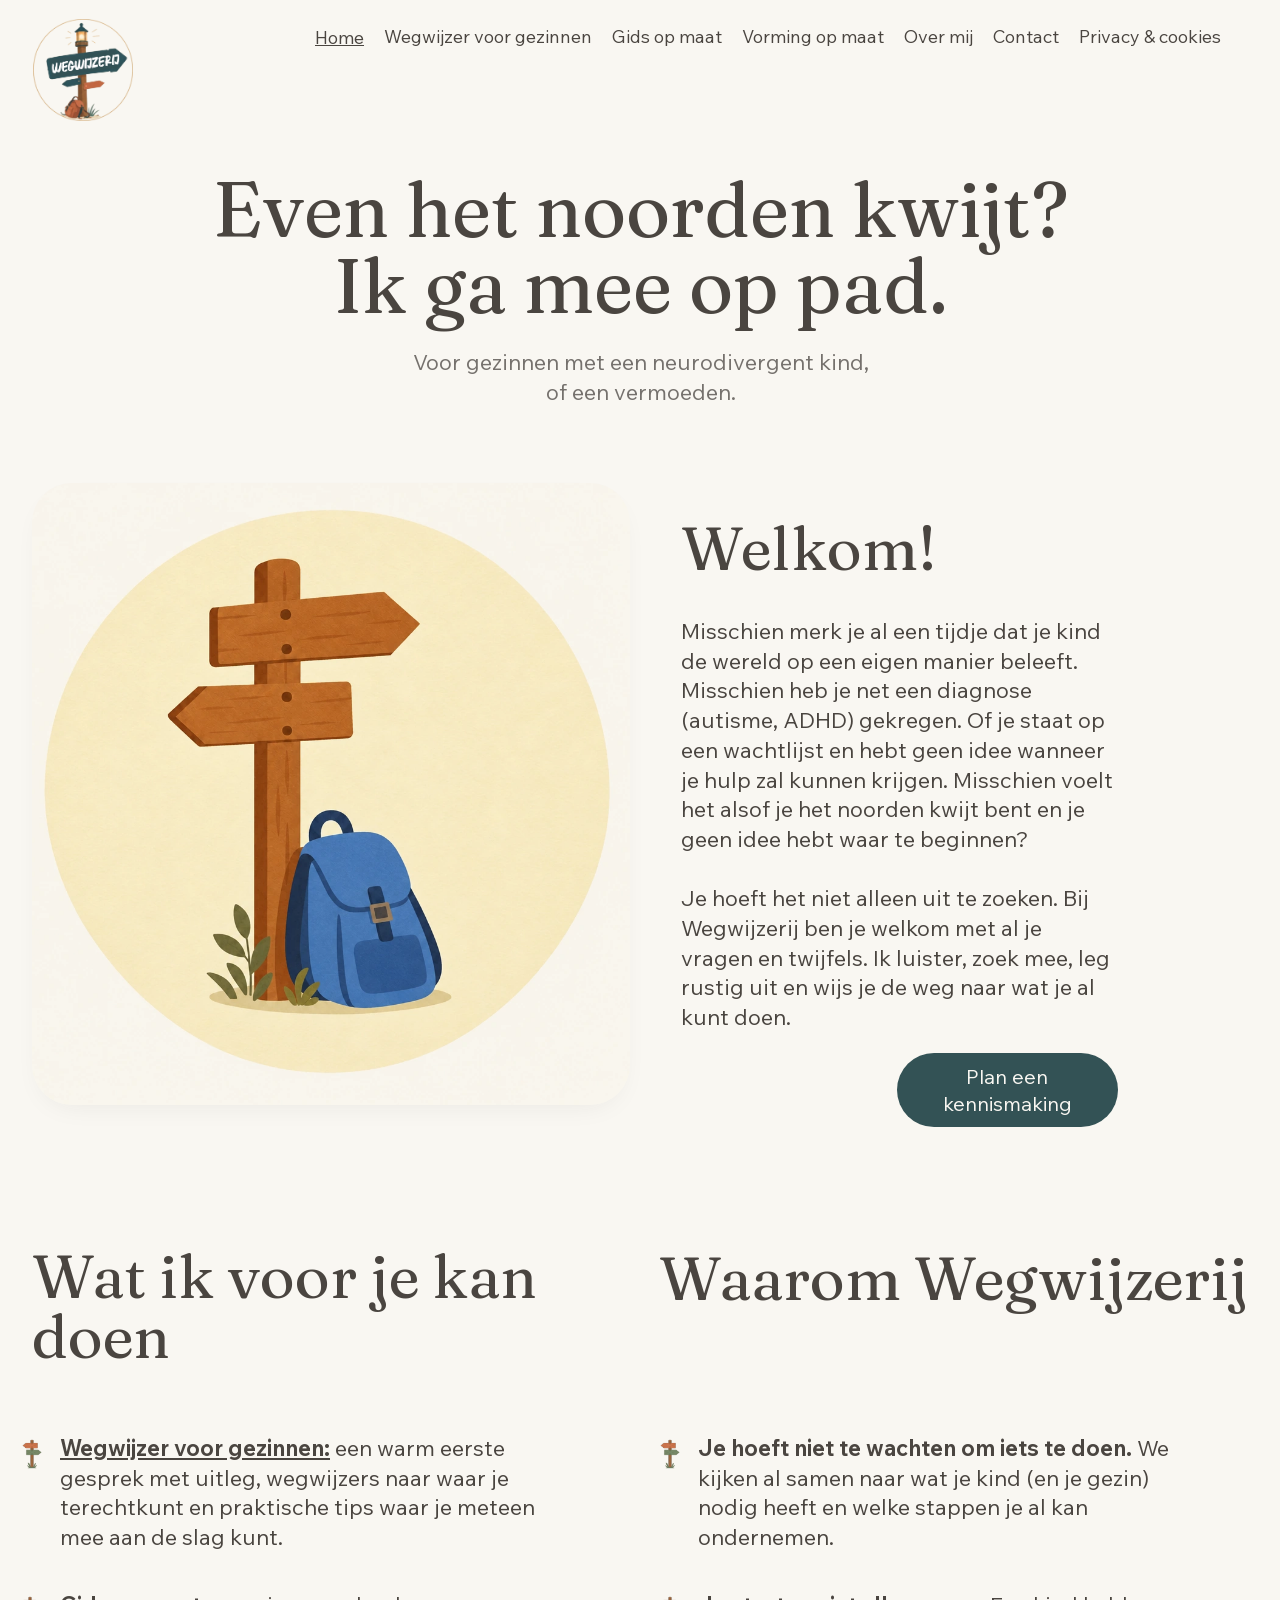
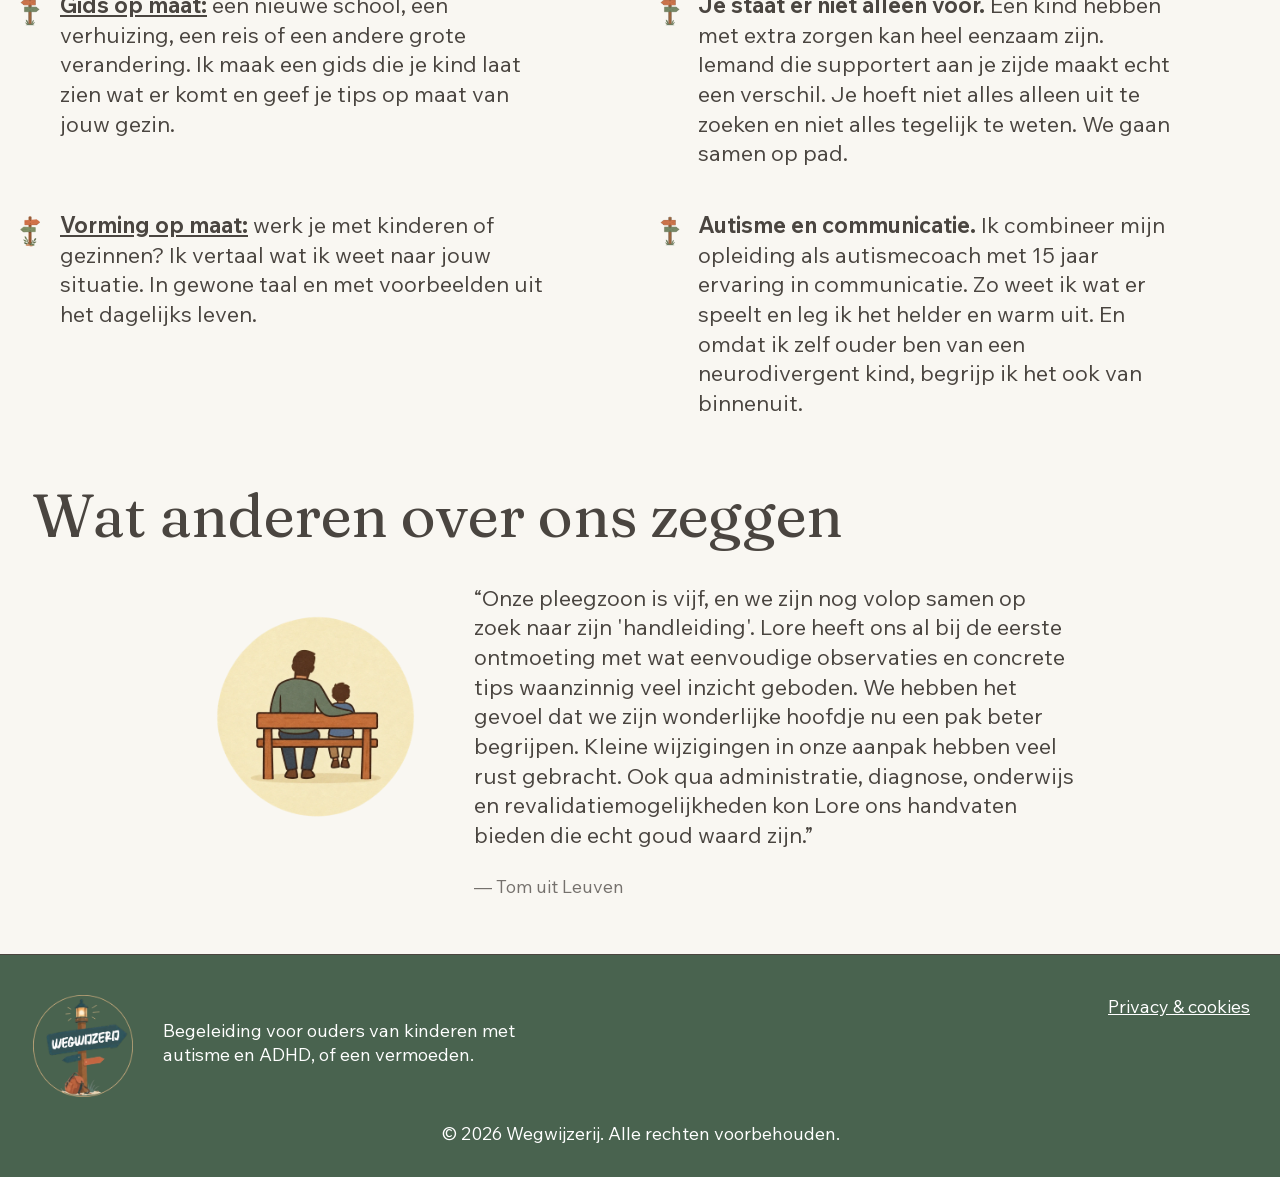
==== index.html @ af90b8ae "Add files via upload" ====
<!DOCTYPE html>
<html lang="nl-BE">
<head>
<meta charset="utf-8">
<meta name="viewport" content="width=device-width, initial-scale=1">
<title>Home | Wegwijzerij</title>
<link rel="canonical" href="https://wegwijzerij.be/">
<meta property="og:title" content="Home | Wegwijzerij">
<meta property="og:site_name" content="Wegwijzerij">
<meta property="og:type" content="website">
<meta property="og:url" content="https://wegwijzerij.be/">
<link rel="icon" href="assets/img/7ee538_72dd637df55749018c7bbe8f2faf2ca0.png" type="image/png">
<style>@keyframes slide-horizontal-new{0%{transform:translate(100%)}}@keyframes slide-horizontal-old{80%{opacity:1}to{opacity:0;transform:translate(-100%)}}@keyframes slide-vertical-new{0%{transform:translateY(-100%)}}@keyframes slide-vertical-old{80%{opacity:1}to{opacity:0;transform:translateY(100%)}}@keyframes out-in-new{0%{opacity:0}}@keyframes out-in-old{to{opacity:0}}:root:active-view-transition{view-transition-name:none}:root:active-view-transition::view-transition-group(*){animation:none}:root:active-view-transition::view-transition-old(*){animation:none}:root:active-view-transition::view-transition-new(*){animation:none}:root::view-transition{pointer-events:none}:root:active-view-transition #SITE_HEADER{view-transition-name:header-group}:root:active-view-transition #WIX_ADS{view-transition-name:wix-ads-group}:root:active-view-transition #SITE_FOOTER{view-transition-name:footer-group}:root:active-view-transition #BACKGROUND_GROUP_TRANSITION_GROUP>div{view-transition-name:background-group}:root:active-view-transition::view-transition-old(*.login-social-bar){display:none}:root:active-view-transition::view-transition-group(page-group){pointer-events:all;cursor:wait;animation:revert;animation-duration:.6s}:root:active-view-transition::view-transition-old(page-group){pointer-events:all;cursor:wait;animation:revert;animation-duration:.6s}:root:active-view-transition::view-transition-new(page-group){pointer-events:all;cursor:wait;animation:revert;animation-duration:.6s}:root:active-view-transition-type(SlideHorizontal)::view-transition-old(page-group){mix-blend-mode:normal;animation:.6s cubic-bezier(.83,0,.17,1) forwards slide-horizontal-old}:root:active-view-transition-type(SlideHorizontal)::view-transition-new(page-group){mix-blend-mode:normal;animation:.6s cubic-bezier(.83,0,.17,1) backwards slide-horizontal-new}:root:active-view-transition-type(SlideVertical)::view-transition-old(page-group){mix-blend-mode:normal;animation:.6s cubic-bezier(.83,0,.17,1) forwards slide-vertical-old}:root:active-view-transition-type(SlideVertical)::view-transition-new(page-group){mix-blend-mode:normal;animation:.6s cubic-bezier(.83,0,.17,1) backwards slide-vertical-new}:root:active-view-transition-type(OutIn)::view-transition-old(page-group){animation:.35s cubic-bezier(.22,1,.36,1) forwards out-in-old}:root:active-view-transition-type(OutIn)::view-transition-new(page-group){animation:.35s cubic-bezier(.64,0,.78,0) .35s backwards out-in-new}@media (prefers-reduced-motion:reduce){::view-transition-group(*){animation:none!important}::view-transition-old(*){animation:none!important}::view-transition-new(*){animation:none!important}}html,body{vertical-align:baseline;background:0 0;border:0;outline:0;margin:0;padding:0}body{--scrollbar-width:0px;-webkit-text-size-adjust:100%;-moz-text-size-adjust:100%;-ms-text-size-adjust:100%;text-size-adjust:100%;font-family:Arial,Helvetica,sans-serif;font-size:10px}html,body{height:100%}body{overflow-x:auto;overflow-y:scroll}body:not(.responsive) #site-root{width:100%;min-width:var(--site-width)}body:not([data-js-loaded]) [data-hide-prejs]{visibility:hidden}interact-element{display:contents}#SITE_CONTAINER{position:relative}:root{--one-unit:1vw;--section-max-width:9999px;--spx-stopper-max:9999px;--spx-stopper-min:0px;--browser-zoom:1}@supports ((-webkit-appearance:none)) and (stroke-color:transparent){:root{--safari-sticky-fix:opacity;--experimental-safari-sticky-fix:translateZ(0)}}@supports (container-type:inline-size){:root{--one-unit:1cqw}}[id^=oldHoverBox-]{mix-blend-mode:plus-lighter;transition:opacity .5s,visibility .5s}[data-mesh-id$=inlineContent-gridContainer]:has(>[id^=oldHoverBox-]){isolation:isolate}
</style>
<style>div,span,applet,object,iframe,h1,h2,h3,h4,h5,h6,p,blockquote,pre,a,abbr,acronym,address,big,cite,code,del,dfn,em,font,img,ins,kbd,q,s,samp,small,strike,strong,sub,sup,tt,var,b,u,i,center,dl,dt,dd,ol,ul,li,fieldset,form,label,legend,table,caption,tbody,tfoot,thead,tr,th,td,nav,button,section,header,footer,title{vertical-align:baseline;background:0 0;border:0;outline:0;margin:0;padding:0}textarea,input,select{box-sizing:border-box;font-family:Helvetica,Arial,sans-serif}ol,ul{list-style:none}blockquote,q{quotes:none}ins{text-decoration:none}del{text-decoration:line-through}table{border-collapse:collapse;border-spacing:0}a{cursor:pointer;text-decoration:none}.testStyles{overflow-y:hidden}.reset-button{color:inherit;font:inherit;-webkit-appearance:none;-webkit-user-select:none;-moz-user-select:none;-ms-user-select:none;background:0 0;border:0;outline:0;padding:0;line-height:normal;overflow:visible}:focus{outline:none}body.device-mobile-optimized:not(.disable-site-overflow){overflow-x:hidden;overflow-y:scroll}body.device-mobile-optimized:not(.responsive) #SITE_CONTAINER{width:320px;margin-left:auto;margin-right:auto;position:relative;overflow-x:visible}body.device-mobile-optimized:not(.responsive):not(.blockSiteScrolling) #SITE_CONTAINER{margin-top:0}body.device-mobile-optimized>*{max-width:100%!important}body.device-mobile-optimized #site-root{overflow:hidden}@supports (overflow:clip){body.device-mobile-optimized #site-root{overflow:clip}}body.device-mobile-non-optimized #SITE_CONTAINER #site-root{overflow:clip}body.device-mobile-non-optimized.fullScreenMode{background-color:#5f6360}body.device-mobile-non-optimized.fullScreenMode #site-root,body.device-mobile-non-optimized.fullScreenMode #SITE_BACKGROUND,body.device-mobile-non-optimized.fullScreenMode #MOBILE_ACTIONS_MENU,body.fullScreenMode #WIX_ADS{visibility:hidden}body.fullScreenMode{overflow:hidden!important}body.fullScreenMode.device-mobile-optimized #TINY_MENU{opacity:0;pointer-events:none}body.fullScreenMode-scrollable.device-mobile-optimized{overflow-x:hidden!important;overflow-y:auto!important}body.fullScreenMode-scrollable.device-mobile-optimized #site-root,body.fullScreenMode-scrollable.device-mobile-optimized #masterPage{overflow:hidden!important}body.fullScreenMode-scrollable.device-mobile-optimized #masterPage,body.fullScreenMode-scrollable.device-mobile-optimized #SITE_BACKGROUND{height:auto!important}body.fullScreenMode-scrollable.device-mobile-optimized #masterPage.mesh-layout{height:0!important}body.blockSiteScrolling,body.siteScrollingBlocked{width:100%;position:fixed}body.siteScrollingBlockedIOSFix{overflow:hidden!important}body.blockSiteScrolling #SITE_CONTAINER{margin-top:calc(var(--blocked-site-scroll-margin-top)*-1)}#site-root{top:var(--wix-ads-height);min-height:100%;margin:0 auto;position:relative}#site-root img:not([src]){visibility:hidden}#site-root svg img:not([src]){visibility:visible}.auto-generated-link{color:inherit}#SCROLL_TO_TOP,#SCROLL_TO_BOTTOM{height:0}.has-click-trigger{cursor:pointer}.fullScreenOverlay{z-index:1005;justify-content:center;display:flex;position:fixed;top:-60px;bottom:0;left:0;right:0;overflow-y:hidden}.fullScreenOverlay>.fullScreenOverlayContent{margin:0 auto;position:absolute;top:60px;bottom:0;left:0;right:0;overflow:hidden;transform:translateZ(0)}[data-mesh-id$=inlineContent],[data-mesh-id$=centeredContent],[data-mesh-id$=form]{pointer-events:none;position:relative}[data-mesh-id$=-gridWrapper],[data-mesh-id$=-rotated-wrapper]{pointer-events:none}[data-mesh-id$=-gridContainer]>*,[data-mesh-id$=-rotated-wrapper]>*,[data-mesh-id$=inlineContent]>:not([data-mesh-id$=-gridContainer]){pointer-events:auto}.device-mobile-optimized #masterPage.mesh-layout #SOSP_CONTAINER_CUSTOM_ID{-ms-grid-row:2;grid-area:2/1/3/2;position:relative}#masterPage.mesh-layout{display:-ms-grid;-ms-grid-rows:max-content max-content min-content max-content;-ms-grid-columns:100%;grid-template-rows:max-content max-content min-content max-content;grid-template-columns:100%;justify-content:stretch;align-items:start;display:grid}#masterPage.mesh-layout #SITE_HEADER_WRAPPER,#masterPage.mesh-layout #SITE_HEADER-placeholder,#masterPage.mesh-layout #SOSP_CONTAINER_CUSTOM_ID[data-state~=mobileView],#masterPage.mesh-layout #PAGES_CONTAINER,#masterPage.mesh-layout #soapBeforePagesContainer,#masterPage.mesh-layout #soapAfterPagesContainer,#masterPage.mesh-layout #SITE_FOOTER_WRAPPER,#masterPage.mesh-layout #SITE_FOOTER-placeholder{-ms-grid-column:1;-ms-grid-row-align:start;-ms-grid-column-align:start}#masterPage.mesh-layout #SITE_HEADER_WRAPPER,#masterPage.mesh-layout #SITE_HEADER-placeholder{-ms-grid-row:1;grid-area:1/1/2/2}#masterPage.mesh-layout #PAGES_CONTAINER,#masterPage.mesh-layout #soapBeforePagesContainer,#masterPage.mesh-layout #soapAfterPagesContainer{-ms-grid-row:3;grid-area:3/1/4/2}#masterPage.mesh-layout #soapBeforePagesContainer,#masterPage.mesh-layout #soapAfterPagesContainer{width:100%}#masterPage.mesh-layout #PAGES_CONTAINER{align-self:stretch}#masterPage.mesh-layout main#PAGES_CONTAINER{display:block}#masterPage.mesh-layout #SITE_FOOTER_WRAPPER,#masterPage.mesh-layout #SITE_FOOTER-placeholder{-ms-grid-row:4;grid-area:4/1/5/2}#masterPage.mesh-layout [data-mesh-id=PAGES_CONTAINERcenteredContent],#masterPage.mesh-layout [data-mesh-id=PAGES_CONTAINERinlineContent],#masterPage.mesh-layout #SITE_PAGES{height:100%}#masterPage.mesh-layout.desktop>*{width:100%}#masterPage.mesh-layout #SITE_PAGES,#masterPage.mesh-layout #SITE_HEADER_WRAPPER,#masterPage.mesh-layout #SITE_FOOTER_WRAPPER,#masterPage.mesh-layout #PAGES_CONTAINER,#masterPage.mesh-layout #masterPageinlineContent,#masterPage.mesh-layout #SITE_FOOTER,#masterPage.mesh-layout #SITE_HEADER{position:relative}#masterPage.mesh-layout #SITE_HEADER{grid-area:1/1/2/2}#masterPage.mesh-layout #SITE_FOOTER{grid-area:4/1/5/2}#masterPage.mesh-layout.overflow-x-clip #SITE_HEADER,#masterPage.mesh-layout.overflow-x-clip #SITE_FOOTER{overflow-x:clip}[data-z-counter]{z-index:0}[data-z-counter="0"]{z-index:auto}.wixSiteProperties{-webkit-font-smoothing:antialiased;-moz-osx-font-smoothing:grayscale}:root{--wst-button-color-fill-primary:rgb(var(--color_48));--wst-button-color-border-primary:rgb(var(--color_49));--wst-button-color-text-primary:rgb(var(--color_50));--wst-button-color-fill-primary-hover:rgb(var(--color_51));--wst-button-color-border-primary-hover:rgb(var(--color_52));--wst-button-color-text-primary-hover:rgb(var(--color_53));--wst-button-color-fill-primary-disabled:rgb(var(--color_54));--wst-button-color-border-primary-disabled:rgb(var(--color_55));--wst-button-color-text-primary-disabled:rgb(var(--color_56));--wst-button-color-fill-secondary:rgb(var(--color_57));--wst-button-color-border-secondary:rgb(var(--color_58));--wst-button-color-text-secondary:rgb(var(--color_59));--wst-button-color-fill-secondary-hover:rgb(var(--color_60));--wst-button-color-border-secondary-hover:rgb(var(--color_61));--wst-button-color-text-secondary-hover:rgb(var(--color_62));--wst-button-color-fill-secondary-disabled:rgb(var(--color_63));--wst-button-color-border-secondary-disabled:rgb(var(--color_64));--wst-button-color-text-secondary-disabled:rgb(var(--color_65));--wst-color-fill-base-1:rgb(var(--color_36));--wst-color-fill-base-2:rgb(var(--color_37));--wst-color-fill-base-shade-1:rgb(var(--color_38));--wst-color-fill-base-shade-2:rgb(var(--color_39));--wst-color-fill-base-shade-3:rgb(var(--color_40));--wst-color-fill-accent-1:rgb(var(--color_41));--wst-color-fill-accent-2:rgb(var(--color_42));--wst-color-fill-accent-3:rgb(var(--color_43));--wst-color-fill-accent-4:rgb(var(--color_44));--wst-color-fill-background-primary:rgb(var(--color_11));--wst-color-fill-background-secondary:rgb(var(--color_12));--wst-color-text-primary:rgb(var(--color_15));--wst-color-text-secondary:rgb(var(--color_14));--wst-color-action:rgb(var(--color_18));--wst-color-disabled:rgb(var(--color_39));--wst-color-title:rgb(var(--color_45));--wst-color-subtitle:rgb(var(--color_46));--wst-color-line:rgb(var(--color_47));--wst-font-style-h2:var(--font_2);--wst-font-style-h3:var(--font_3);--wst-font-style-h4:var(--font_4);--wst-font-style-h5:var(--font_5);--wst-font-style-h6:var(--font_6);--wst-font-style-body-large:var(--font_7);--wst-font-style-body-medium:var(--font_8);--wst-font-style-body-small:var(--font_9);--wst-font-style-body-x-small:var(--font_10);--wst-color-custom-1:rgb(var(--color_13));--wst-color-custom-2:rgb(var(--color_16));--wst-color-custom-3:rgb(var(--color_17));--wst-color-custom-4:rgb(var(--color_19));--wst-color-custom-5:rgb(var(--color_20));--wst-color-custom-6:rgb(var(--color_21));--wst-color-custom-7:rgb(var(--color_22));--wst-color-custom-8:rgb(var(--color_23));--wst-color-custom-9:rgb(var(--color_24));--wst-color-custom-10:rgb(var(--color_25));--wst-color-custom-11:rgb(var(--color_26));--wst-color-custom-12:rgb(var(--color_27));--wst-color-custom-13:rgb(var(--color_28));--wst-color-custom-14:rgb(var(--color_29));--wst-color-custom-15:rgb(var(--color_30));--wst-color-custom-16:rgb(var(--color_31));--wst-color-custom-17:rgb(var(--color_32));--wst-color-custom-18:rgb(var(--color_33));--wst-color-custom-19:rgb(var(--color_34));--wst-color-custom-20:rgb(var(--color_35))}.wix-presets-wrapper{display:contents}.builder-root{box-sizing:border-box}
</style>
<style id="display-var-no-inherit">
    @property --display { syntax: "*"; inherits: false; }
  </style>
<style id="a11y-contrast">
    @media (forced-colors: active) {
      #SITE_CONTAINER.focus-ring-active
        :not(.has-custom-focus):not(.ignore-focus):not([tabindex='-1']):focus,
      #SITE_CONTAINER.focus-ring-active
        :not(.has-custom-focus):not(.ignore-focus):not([tabindex='-1']):focus
        ~ .wixSdkShowFocusOnSibling {
        outline: 2px solid CanvasText;
        outline-offset: 2px;
      }
    }
  </style>
<style>.XWeqiF{opacity:0}.bWoigz{opacity:1;transition:opacity var(--transition-duration) cubic-bezier(.37, 0, .63, 1)}.HTrn1j{opacity:1}.sAGPNe{opacity:0;transition:opacity var(--transition-duration) cubic-bezier(.37, 0, .63, 1)}.cCFKrw{opacity:0}.yifJnQ{opacity:1;transition:opacity var(--transition-duration) cubic-bezier(.64, 0, .78, 0)}._mj5qU{opacity:1}.gG6uhp{opacity:0;transition:opacity var(--transition-duration) cubic-bezier(.22, 1, .36, 1)}.k0CnHT{transform:translate(100%)}.URQNsX{transition:transform var(--transition-duration) cubic-bezier(.87, 0, .13, 1);transform:translate(0)}.CCwVTE{transform:translate(0)}.TX_1qK{transition:transform var(--transition-duration) cubic-bezier(.87, 0, .13, 1);transform:translate(-100%)}.JMRv7x{transform:translate(-100%)}.AOzCGi{transition:transform var(--transition-duration) cubic-bezier(.87, 0, .13, 1);transform:translate(0)}.WzSMGx{transform:translate(0)}.I76Pz6{transition:transform var(--transition-duration) cubic-bezier(.87, 0, .13, 1);transform:translate(100%)}.bX95uQ{transform:translateY(100%)}.Ogwj62{transition:transform var(--transition-duration) cubic-bezier(.87, 0, .13, 1);transform:translateY(0)}.GdyWfW{transform:translateY(0)}.YxqFze{transition:transform var(--transition-duration) cubic-bezier(.87, 0, .13, 1);transform:translateY(-100%)}.NrDww4{transform:translateY(-100%)}.ciVV17{transition:transform var(--transition-duration) cubic-bezier(.87, 0, .13, 1);transform:translateY(0)}.BMKrqh{transform:translateY(0)}.jNxMkI{transition:transform var(--transition-duration) cubic-bezier(.87, 0, .13, 1);transform:translateY(100%)}</style>
<style>.ub230c{display:var(--display);--display:flex;width:100%;z-index:var(--above-all-z-index);box-sizing:border-box;background-color:#fff;justify-content:center;position:fixed;top:0;box-shadow:0 2px 12px #a4a8c033}.ub230c.iF3M3J{direction:rtl}.ub230c.aD8jGL{direction:ltr}.ub230c.CjFky3{background-color:red;border:none}.ub230c>.ak8WKZ{justify-content:center;align-items:center;width:100%;display:flex}.ub230c>.ak8WKZ>.vY4Tm1{color:#000;flex-shrink:0;align-items:center;display:flex}.ub230c>.ak8WKZ:hover>.vY4Tm1{color:#333850}.bcTg04{text-align:center;--color:#000;letter-spacing:0;background-color:#fff;column-gap:4px;width:100%;padding-block:8px;font-family:Wix Madefor Text,Madefor,sans-serif;font-size:14px;font-weight:400;line-height:18px;position:absolute;top:0;left:0}.bcTg04:hover{--color:#00e}.yxZj1H{z-index:var(--above-all-z-index);background-color:#fff;height:34px;position:fixed;top:0}.HMMJm5{column-gap:4px;color:var(--color)!important}.vjUrmX{padding-block-start:3px}.lRMeaM{text-align:center;width:100%;box-shadow:none;--color:#151414;--buttonBackgroundColor:#151414;background-color:#d6e6fe;position:absolute;top:0;left:0}.lRMeaM:hover{--buttonBackgroundColor:#393939}.SCWnKk{z-index:var(--above-all-z-index);box-sizing:border-box;background-color:#d6e6fe;border:1px solid #0000001a;height:48px;padding:0 12px;position:fixed;top:0}.sDY1FL{color:#151414;letter-spacing:0;text-transform:none;column-gap:4px;font-family:FreemiumBannerOdeditor-Madefor,Wix Madefor Text,Madefor,sans-serif;font-size:14px;font-style:normal;font-weight:500;line-height:18px;text-decoration:none;color:var(--color)!important}.wlDeUi{width:88px;height:12.72px;position:relative;top:1.36px}.BKqdGm{box-sizing:border-box;color:#fff;background-color:var(--buttonBackgroundColor,#151414);letter-spacing:0;text-transform:none;white-space:nowrap;cursor:pointer;border:none;border-radius:6px;flex-shrink:0;justify-content:center;align-items:center;height:24px;margin-inline-start:8px;padding:2px 12px;font-family:FreemiumBannerOdeditor-Madefor,Wix Madefor Text,Madefor,sans-serif;font-size:12px;font-weight:600;line-height:16px;display:inline-flex}.Rf8tnx{display:none}@media (width<=480px){.olAV9M{display:none}.Rf8tnx{display:inline}}</style>
<style>.qe3oTb{pointer-events:none;white-space:nowrap;padding:0;overflow:hidden}.TvbeET{display:none}</style>
<style>.BqYkvS{pointer-events:none;z-index:9999;color:#116dff;opacity:0;cursor:pointer;background:#fff;border-radius:24px;width:0;height:0;margin-left:-94px;padding:0 24px;font-family:Helvetica,Arial,メイリオ,meiryo,ヒラギノ角ゴ pro w3,hiragino kaku gothic pro,sans-serif;font-size:14px;position:absolute;top:60px;left:50%}.BqYkvS:focus{opacity:1;pointer-events:auto;border:2px solid;width:auto;height:40px}</style>
<style>.CNHfeA{width:100%;position:absolute;inset:0}.ZfNvr6{transition:all .2s ease-in;transform:translateY(-100%)}.ICcIQy{transition:all .2s}.xL7MJu{opacity:0;transition:all .2s ease-in}.xL7MJu.Dbjboh{pointer-events:none}.xg8z1A{opacity:1;transition:all .2s}.G6vvJF{width:100%;height:auto;position:relative}.ZgDNL8{width:100%;position:relative}body:not(.device-mobile-optimized) ._c_gnD,:host(:not(.device-mobile-optimized)) ._c_gnD{margin-left:calc((100% - var(--site-width))/2);width:var(--site-width)}.HQtdHX[data-focuscycled=active]{outline:1px solid #0000}.HQtdHX[data-focuscycled=active]:not(:focus-within){outline:2px solid #0000;transition:outline 10ms}.HQtdHX ._c_gnD{position:absolute;inset:0}</style>
<style>.XWeqiF{opacity:0}.bWoigz{opacity:1;transition:opacity var(--transition-duration) cubic-bezier(.37, 0, .63, 1)}.HTrn1j{opacity:1}.sAGPNe{opacity:0;transition:opacity var(--transition-duration) cubic-bezier(.37, 0, .63, 1)}.cCFKrw{opacity:0}.yifJnQ{opacity:1;transition:opacity var(--transition-duration) cubic-bezier(.64, 0, .78, 0)}._mj5qU{opacity:1}.gG6uhp{opacity:0;transition:opacity var(--transition-duration) cubic-bezier(.22, 1, .36, 1)}.k0CnHT{transform:translate(100%)}.URQNsX{transition:transform var(--transition-duration) cubic-bezier(.87, 0, .13, 1);transform:translate(0)}.CCwVTE{transform:translate(0)}.TX_1qK{transition:transform var(--transition-duration) cubic-bezier(.87, 0, .13, 1);transform:translate(-100%)}.JMRv7x{transform:translate(-100%)}.AOzCGi{transition:transform var(--transition-duration) cubic-bezier(.87, 0, .13, 1);transform:translate(0)}.WzSMGx{transform:translate(0)}.I76Pz6{transition:transform var(--transition-duration) cubic-bezier(.87, 0, .13, 1);transform:translate(100%)}.bX95uQ{transform:translateY(100%)}.Ogwj62{transition:transform var(--transition-duration) cubic-bezier(.87, 0, .13, 1);transform:translateY(0)}.GdyWfW{transform:translateY(0)}.YxqFze{transition:transform var(--transition-duration) cubic-bezier(.87, 0, .13, 1);transform:translateY(-100%)}.NrDww4{transform:translateY(-100%)}.ciVV17{transition:transform var(--transition-duration) cubic-bezier(.87, 0, .13, 1);transform:translateY(0)}.BMKrqh{transform:translateY(0)}.jNxMkI{transition:transform var(--transition-duration) cubic-bezier(.87, 0, .13, 1);transform:translateY(100%)}body:not(.responsive) .Y3K28_{overflow-x:clip}:root:active-view-transition .Y3K28_{view-transition-name:page-group}.uvik8H{grid-template-rows:1fr;grid-template-columns:1fr;height:100%;display:grid}.uvik8H>div{grid-area:1/1/2/2;place-self:stretch stretch!important}</style>
<style>.CNHfeA{width:100%;position:absolute;inset:0}.ZfNvr6{transition:all .2s ease-in;transform:translateY(-100%)}.ICcIQy{transition:all .2s}.xL7MJu{opacity:0;transition:all .2s ease-in}.xL7MJu.Dbjboh{pointer-events:none}.xg8z1A{opacity:1;transition:all .2s}.G6vvJF{width:100%;height:auto;position:relative}.ZgDNL8{width:100%;position:relative}body:not(.device-mobile-optimized) ._c_gnD,:host(:not(.device-mobile-optimized)) ._c_gnD{margin-left:calc((100% - var(--site-width))/2);width:var(--site-width)}.HQtdHX[data-focuscycled=active]{outline:1px solid #0000}.HQtdHX[data-focuscycled=active]:not(:focus-within){outline:2px solid #0000;transition:outline 10ms}.HQtdHX ._c_gnD{position:absolute;inset:0}</style>
<style>.ETqrjz .g0IvTF{background-color:rgba(var(--bg,var(--color_11,color_11)),var(--alpha-bg,1));position:absolute;inset:0;overflow:hidden}</style>
<style>.ku1hVK{border-radius:var(--overflow-wrapper-border-radius)}</style>
<style>.S829f_{pointer-events:var(--ref-container-pointer-events)!important}.S829f_>*{pointer-events:auto}</style>
<style>.Qh0lWW{width:100%;height:100%;display:block}.Qh0lWW img{max-width:var(--wix-img-max-width,100%)}.Qh0lWW[data-animate-blur] img{filter:blur(9px);transition:filter .8s ease-in}.Qh0lWW[data-animate-blur] img[data-load-done]{filter:none}.sFiSiq{width:100%;height:100%;display:block}.aDzdcC{clip-path:var(--fill-layer-clip)}.aDzdcC,.rv3vOe{width:100%;height:100%;position:absolute;top:0}.dnHU4q img{width:100%;height:100%}.X9nqm0{opacity:0;position:absolute;top:0}.ZUV7Qj{width:0;height:0;position:absolute;top:0;left:0;overflow:hidden}.UZsu9f{position:var(--fill-layer-background-media-position);pointer-events:var(--fill-layer-background-media-pointer-events);width:100%;height:100%;top:0;left:0}.WnIl2C,.OAmk_6{width:100%;height:100%;top:0}.OAmk_6{position:absolute}.WnIl2C{background-color:var(--fill-layer-background-overlay-color);position:var(--fill-layer-background-overlay-position);opacity:var(--fill-layer-background-overlay-blend-opacity-fallback,1);transform:var(--fill-layer-background-overlay-transform)}@supports (mix-blend-mode:overlay){.WnIl2C{mix-blend-mode:var(--fill-layer-background-overlay-blend-mode);opacity:var(--fill-layer-background-overlay-blend-opacity,1)}}.QG9w8P.WIIr02{clip:rect(0px, auto, auto, 0px)}.QG9w8P .ayCf9D{width:100%;height:100%;position:absolute;top:0}.QG9w8P .fO4mKs{opacity:var(--fill-layer-image-opacity);height:var(--fill-layer-image-height,100%)}.QG9w8P .fO4mKs img{width:100%;height:100%}@supports ((-webkit-hyphens:none)){.QG9w8P.WIIr02{clip:auto;-webkit-clip-path:inset(0)}}.ROWgFb{height:100%}.xSZeaB,.g4gDzl{opacity:var(--fill-layer-video-opacity)}.Ulxuud{width:100%;height:var(--media-padding-height);top:var(--media-padding-top);bottom:var(--media-padding-bottom);position:absolute}.NgeJ4N{transform:scale(var(--scale,1));transition:var(--transform-duration,transform 0s)}.g4gDzl{width:100%;height:100%;position:relative}.bzwgbw{opacity:var(--fill-layer-video-opacity,var(--fill-layer-image-opacity,1))}.bzwgbw .fO4mKs,.bzwgbw .g4gDzl,.bzwgbw .xSZeaB{opacity:1}.ejT4cR{--divider-pin-height__:min(1, calc(var(--divider-layers-pin-factor__) + 1));--divider-pin-layer-height__:var(--divider-layers-pin-factor__);--divider-pin-border__:min(1, calc(var(--divider-layers-pin-factor__) / -1 + 1));width:100%;height:calc(var(--divider-height__) + var(--divider-pin-height__)*var(--divider-layers-size__)*var(--divider-layers-y__));position:absolute;left:0}.ejT4cR .Mj2wZE{--divider-layer-i__:var(--divider-layer-i,0);width:100%;height:calc(var(--divider-height__) + var(--divider-pin-layer-height__)*var(--divider-layer-i__)*var(--divider-layers-y__));opacity:calc(1 - var(--divider-layer-i__)/(var(--divider-layer-i__) + 1));background-repeat:repeat-x;background-position:left calc(50% + var(--divider-offset-x__) + var(--divider-layers-x__)*var(--divider-layer-i__)) bottom;border-bottom-width:calc(var(--divider-pin-border__)*var(--divider-layer-i__)*var(--divider-layers-y__));border-bottom-style:solid;position:absolute;left:0}.urGCgL{--divider-height__:var(--divider-top-height,auto);--divider-offset-x__:var(--divider-top-offset-x,0px);--divider-layers-size__:var(--divider-top-layers-size,0);--divider-layers-y__:var(--divider-top-layers-y,0px);--divider-layers-x__:var(--divider-top-layers-x,0px);--divider-layers-pin-factor__:var(--divider-top-layers-pin-factor,0);transform:var(--divider-top-flip,scaleY(-1));opacity:var(--divider-top-opacity,1);border-top:var(--divider-top-padding,0) solid var(--divider-top-color,currentColor);top:0}.urGCgL .Mj2wZE{border-color:var(--divider-top-color,currentColor);background-image:var(--divider-top-image,none);background-size:var(--divider-top-size,contain);filter:var(--divider-top-filter,none);bottom:0}.urGCgL .Mj2wZE[data-divider-layer="1"]{display:var(--divider-top-layer-1-display,block)}.urGCgL .Mj2wZE[data-divider-layer="2"]{display:var(--divider-top-layer-2-display,block)}.urGCgL .Mj2wZE[data-divider-layer="3"]{display:var(--divider-top-layer-3-display,block)}.yIAE9q{--divider-height__:var(--divider-bottom-height,auto);--divider-offset-x__:var(--divider-bottom-offset-x,0px);--divider-layers-size__:var(--divider-bottom-layers-size,0);--divider-layers-y__:var(--divider-bottom-layers-y,0px);--divider-layers-x__:var(--divider-bottom-layers-x,0px);--divider-layers-pin-factor__:var(--divider-bottom-layers-pin-factor,0);transform:var(--divider-bottom-flip,none);opacity:var(--divider-bottom-opacity,1);border-bottom:var(--divider-bottom-padding,0) solid var(--divider-bottom-color,currentColor);bottom:0}.yIAE9q .Mj2wZE{border-color:var(--divider-bottom-color,currentColor);background-image:var(--divider-bottom-image,none);background-size:var(--divider-bottom-size,contain);filter:var(--divider-bottom-filter,none);bottom:0}.yIAE9q .Mj2wZE[data-divider-layer="1"]{display:var(--divider-bottom-layer-1-display,block)}.yIAE9q .Mj2wZE[data-divider-layer="2"]{display:var(--divider-bottom-layer-2-display,block)}.yIAE9q .Mj2wZE[data-divider-layer="3"]{display:var(--divider-bottom-layer-3-display,block)}.ke5pl1,.Dkb_qa{background-color:rgba(var(--bg,var(--color_11,color_11)),var(--alpha-bg,1))}.ke5pl1>.QG9w8P .LNYVZi{background-color:var(--section-corvid-background-color,var(--bg-overlay-color,rgba(var(--bg,var(--color_11,color_11)),var(--alpha-bg,1))))}.w2JesW{transition-delay:var(--transition-delay);transition-duration:var(--transition-duration);transition-timing-function:var(--transition-timing-function);transition-property:var(--transition-property)}.w2JesW.BjOAZh{transition-property:var(--transition-property),visibility;visibility:visible}.w2JesW.VHnL1N{transform:var(--scrolled-transform) translateY(calc(-1 * var(--padding-top,0px)))}.w2JesW.EO98vq{opacity:var(--scrolled-opacity)}.w2JesW.EO98vq.BjOAZh{visibility:hidden;transition-delay:var(--transition-delay),calc(var(--transition-duration) + var(--transition-delay))}.w2JesW.NXBn1M{transition-delay:0s}.w2JesW.NXBn1M.BjOAZh{visibility:visible}.QG9w8P{width:100%;height:100%;-webkit-mask-image:var(--mask-image,none);mask-image:var(--mask-image,none);-webkit-mask-position:var(--mask-position,0);mask-position:var(--mask-position,0);-webkit-mask-size:var(--mask-size,100%);mask-size:var(--mask-size,100%);-webkit-mask-repeat:var(--mask-repeat,no-repeat);mask-repeat:var(--mask-repeat,no-repeat);pointer-events:var(--fill-layer-background-media-pointer-events);position:absolute;top:0;left:0;overflow:hidden}.QG9w8P.CrIOZj{clip:rect(0px, auto, auto, 0px)}.QG9w8P .F6dXKW{width:100%;height:100%;position:absolute;top:0}.QG9w8P ._gD9B7{opacity:var(--fill-layer-image-opacity);height:var(--fill-layer-image-height,100%)}.QG9w8P ._gD9B7 img{width:100%;height:100%}@supports ((-webkit-hyphens:none)){.QG9w8P.CrIOZj{clip:auto;-webkit-clip-path:inset(0)}}.Njdfgu{height:100%}.LNYVZi{background-color:var(--bg-overlay-color);background-image:var(--bg-gradient);transition:var(--inherit-transition)}.FlTEtY,.D6Ehqq{opacity:var(--fill-layer-video-opacity)}.U8aRUE{width:100%;height:var(--media-padding-height);top:var(--media-padding-top);bottom:var(--media-padding-bottom);position:absolute}.a8Mxnk{transform:scale(var(--scale,1));transition:var(--transform-duration,transform 0s)}.D6Ehqq{width:100%;height:100%;position:relative}wix-media-canvas{height:100%;display:block}.dZP7lJ{opacity:var(--fill-layer-video-opacity,var(--fill-layer-image-opacity,1))}.dZP7lJ ._gD9B7,.dZP7lJ .D6Ehqq,.dZP7lJ .FlTEtY{opacity:1}.Lnr3dj,.Lnr3dj>.QG9w8P .LNYVZi{background-color:var(--section-corvid-background-color,var(--bg-overlay-color,rgba(var(--bg,var(--color_11,color_11)),var(--alpha-bg,1))))}.Lnr3dj,.Lnr3dj>.QG9w8P .LNYVZi,.Lnr3dj [data-testid=internal-container-background-layer] .background{transition-delay:var(--transition-delay);transition-duration:var(--transition-duration);transition-timing-function:var(--transition-timing-function);transition-property:var(--transition-property)}.aBo_xL.Lnr3dj,.aBo_xL.Lnr3dj>.QG9w8P .LNYVZi,.aBo_xL.Lnr3dj [data-testid=internal-container-background-layer] .background{background-color:var(--section-corvid-background-color,rgba(var(--bg-scrl,var(--color_11,color_11)),var(--alpha-bg-scrl,1)))}.fwXYgt:hover .HTT0h5{pointer-events:auto;clip:auto;opacity:1}.HTT0h5{box-sizing:border-box;z-index:9999;color:#000;pointer-events:none;clip:rect(0 0 0 0);opacity:0;background-color:#fff;border-radius:50%;outline:1px solid #000;place-items:center;width:24px;height:24px;transition:all .2s ease-in-out;display:grid;position:absolute;bottom:3px;right:3px}.HTT0h5:focus,.HTT0h5:hover,.HTT0h5:active{pointer-events:auto;clip:auto;opacity:1}.Vs_TJq{z-index:1;position:relative}.yEgiaI{margin-top:var(--padding-top,0);margin-right:var(--padding-right,0);margin-bottom:var(--padding-bottom,0);margin-left:var(--padding-left,0)}</style>
<style>.ooGRUo{display:contents}</style>
<style>.Qh0lWW{width:100%;height:100%;display:block}.Qh0lWW img{max-width:var(--wix-img-max-width,100%)}.Qh0lWW[data-animate-blur] img{filter:blur(9px);transition:filter .8s ease-in}.Qh0lWW[data-animate-blur] img[data-load-done]{filter:none}.sFiSiq{width:100%;height:100%;display:block}.aDzdcC{clip-path:var(--fill-layer-clip)}.aDzdcC,.rv3vOe{width:100%;height:100%;position:absolute;top:0}.dnHU4q img{width:100%;height:100%}.X9nqm0{opacity:0;position:absolute;top:0}.ZUV7Qj{width:0;height:0;position:absolute;top:0;left:0;overflow:hidden}.UZsu9f{position:var(--fill-layer-background-media-position);pointer-events:var(--fill-layer-background-media-pointer-events);width:100%;height:100%;top:0;left:0}.WnIl2C,.OAmk_6{width:100%;height:100%;top:0}.OAmk_6{position:absolute}.WnIl2C{background-color:var(--fill-layer-background-overlay-color);position:var(--fill-layer-background-overlay-position);opacity:var(--fill-layer-background-overlay-blend-opacity-fallback,1);transform:var(--fill-layer-background-overlay-transform)}@supports (mix-blend-mode:overlay){.WnIl2C{mix-blend-mode:var(--fill-layer-background-overlay-blend-mode);opacity:var(--fill-layer-background-overlay-blend-opacity,1)}}.QG9w8P.WIIr02{clip:rect(0px, auto, auto, 0px)}.QG9w8P .ayCf9D{width:100%;height:100%;position:absolute;top:0}.QG9w8P .fO4mKs{opacity:var(--fill-layer-image-opacity);height:var(--fill-layer-image-height,100%)}.QG9w8P .fO4mKs img{width:100%;height:100%}@supports ((-webkit-hyphens:none)){.QG9w8P.WIIr02{clip:auto;-webkit-clip-path:inset(0)}}.ROWgFb{height:100%}.xSZeaB,.g4gDzl{opacity:var(--fill-layer-video-opacity)}.Ulxuud{width:100%;height:var(--media-padding-height);top:var(--media-padding-top);bottom:var(--media-padding-bottom);position:absolute}.NgeJ4N{transform:scale(var(--scale,1));transition:var(--transform-duration,transform 0s)}.g4gDzl{width:100%;height:100%;position:relative}.bzwgbw{opacity:var(--fill-layer-video-opacity,var(--fill-layer-image-opacity,1))}.bzwgbw .fO4mKs,.bzwgbw .g4gDzl,.bzwgbw .xSZeaB{opacity:1}.ejT4cR{--divider-pin-height__:min(1, calc(var(--divider-layers-pin-factor__) + 1));--divider-pin-layer-height__:var(--divider-layers-pin-factor__);--divider-pin-border__:min(1, calc(var(--divider-layers-pin-factor__) / -1 + 1));width:100%;height:calc(var(--divider-height__) + var(--divider-pin-height__)*var(--divider-layers-size__)*var(--divider-layers-y__));position:absolute;left:0}.ejT4cR .Mj2wZE{--divider-layer-i__:var(--divider-layer-i,0);width:100%;height:calc(var(--divider-height__) + var(--divider-pin-layer-height__)*var(--divider-layer-i__)*var(--divider-layers-y__));opacity:calc(1 - var(--divider-layer-i__)/(var(--divider-layer-i__) + 1));background-repeat:repeat-x;background-position:left calc(50% + var(--divider-offset-x__) + var(--divider-layers-x__)*var(--divider-layer-i__)) bottom;border-bottom-width:calc(var(--divider-pin-border__)*var(--divider-layer-i__)*var(--divider-layers-y__));border-bottom-style:solid;position:absolute;left:0}.urGCgL{--divider-height__:var(--divider-top-height,auto);--divider-offset-x__:var(--divider-top-offset-x,0px);--divider-layers-size__:var(--divider-top-layers-size,0);--divider-layers-y__:var(--divider-top-layers-y,0px);--divider-layers-x__:var(--divider-top-layers-x,0px);--divider-layers-pin-factor__:var(--divider-top-layers-pin-factor,0);transform:var(--divider-top-flip,scaleY(-1));opacity:var(--divider-top-opacity,1);border-top:var(--divider-top-padding,0) solid var(--divider-top-color,currentColor);top:0}.urGCgL .Mj2wZE{border-color:var(--divider-top-color,currentColor);background-image:var(--divider-top-image,none);background-size:var(--divider-top-size,contain);filter:var(--divider-top-filter,none);bottom:0}.urGCgL .Mj2wZE[data-divider-layer="1"]{display:var(--divider-top-layer-1-display,block)}.urGCgL .Mj2wZE[data-divider-layer="2"]{display:var(--divider-top-layer-2-display,block)}.urGCgL .Mj2wZE[data-divider-layer="3"]{display:var(--divider-top-layer-3-display,block)}.yIAE9q{--divider-height__:var(--divider-bottom-height,auto);--divider-offset-x__:var(--divider-bottom-offset-x,0px);--divider-layers-size__:var(--divider-bottom-layers-size,0);--divider-layers-y__:var(--divider-bottom-layers-y,0px);--divider-layers-x__:var(--divider-bottom-layers-x,0px);--divider-layers-pin-factor__:var(--divider-bottom-layers-pin-factor,0);transform:var(--divider-bottom-flip,none);opacity:var(--divider-bottom-opacity,1);border-bottom:var(--divider-bottom-padding,0) solid var(--divider-bottom-color,currentColor);bottom:0}.yIAE9q .Mj2wZE{border-color:var(--divider-bottom-color,currentColor);background-image:var(--divider-bottom-image,none);background-size:var(--divider-bottom-size,contain);filter:var(--divider-bottom-filter,none);bottom:0}.yIAE9q .Mj2wZE[data-divider-layer="1"]{display:var(--divider-bottom-layer-1-display,block)}.yIAE9q .Mj2wZE[data-divider-layer="2"]{display:var(--divider-bottom-layer-2-display,block)}.yIAE9q .Mj2wZE[data-divider-layer="3"]{display:var(--divider-bottom-layer-3-display,block)}.ke5pl1,.Dkb_qa{background-color:rgba(var(--bg,var(--color_11,color_11)),var(--alpha-bg,1))}.ke5pl1>.QG9w8P .LNYVZi{background-color:var(--section-corvid-background-color,var(--bg-overlay-color,rgba(var(--bg,var(--color_11,color_11)),var(--alpha-bg,1))))}.w2JesW{transition-delay:var(--transition-delay);transition-duration:var(--transition-duration);transition-timing-function:var(--transition-timing-function);transition-property:var(--transition-property)}.w2JesW.BjOAZh{transition-property:var(--transition-property),visibility;visibility:visible}.w2JesW.VHnL1N{transform:var(--scrolled-transform) translateY(calc(-1 * var(--padding-top,0px)))}.w2JesW.EO98vq{opacity:var(--scrolled-opacity)}.w2JesW.EO98vq.BjOAZh{visibility:hidden;transition-delay:var(--transition-delay),calc(var(--transition-duration) + var(--transition-delay))}.w2JesW.NXBn1M{transition-delay:0s}.w2JesW.NXBn1M.BjOAZh{visibility:visible}.QG9w8P{width:100%;height:100%;-webkit-mask-image:var(--mask-image,none);mask-image:var(--mask-image,none);-webkit-mask-position:var(--mask-position,0);mask-position:var(--mask-position,0);-webkit-mask-size:var(--mask-size,100%);mask-size:var(--mask-size,100%);-webkit-mask-repeat:var(--mask-repeat,no-repeat);mask-repeat:var(--mask-repeat,no-repeat);pointer-events:var(--fill-layer-background-media-pointer-events);position:absolute;top:0;left:0;overflow:hidden}.QG9w8P.CrIOZj{clip:rect(0px, auto, auto, 0px)}.QG9w8P .F6dXKW{width:100%;height:100%;position:absolute;top:0}.QG9w8P ._gD9B7{opacity:var(--fill-layer-image-opacity);height:var(--fill-layer-image-height,100%)}.QG9w8P ._gD9B7 img{width:100%;height:100%}@supports ((-webkit-hyphens:none)){.QG9w8P.CrIOZj{clip:auto;-webkit-clip-path:inset(0)}}.Njdfgu{height:100%}.LNYVZi{background-color:var(--bg-overlay-color);background-image:var(--bg-gradient);transition:var(--inherit-transition)}.FlTEtY,.D6Ehqq{opacity:var(--fill-layer-video-opacity)}.U8aRUE{width:100%;height:var(--media-padding-height);top:var(--media-padding-top);bottom:var(--media-padding-bottom);position:absolute}.a8Mxnk{transform:scale(var(--scale,1));transition:var(--transform-duration,transform 0s)}.D6Ehqq{width:100%;height:100%;position:relative}wix-media-canvas{height:100%;display:block}.dZP7lJ{opacity:var(--fill-layer-video-opacity,var(--fill-layer-image-opacity,1))}.dZP7lJ ._gD9B7,.dZP7lJ .D6Ehqq,.dZP7lJ .FlTEtY{opacity:1}.Lnr3dj,.Lnr3dj>.QG9w8P .LNYVZi{background-color:var(--section-corvid-background-color,var(--bg-overlay-color,rgba(var(--bg,var(--color_11,color_11)),var(--alpha-bg,1))))}.Lnr3dj,.Lnr3dj>.QG9w8P .LNYVZi,.Lnr3dj [data-testid=internal-container-background-layer] .background{transition-delay:var(--transition-delay);transition-duration:var(--transition-duration);transition-timing-function:var(--transition-timing-function);transition-property:var(--transition-property)}.aBo_xL.Lnr3dj,.aBo_xL.Lnr3dj>.QG9w8P .LNYVZi,.aBo_xL.Lnr3dj [data-testid=internal-container-background-layer] .background{background-color:var(--section-corvid-background-color,rgba(var(--bg-scrl,var(--color_11,color_11)),var(--alpha-bg-scrl,1)))}.fwXYgt:hover .HTT0h5{pointer-events:auto;clip:auto;opacity:1}.HTT0h5{box-sizing:border-box;z-index:9999;color:#000;pointer-events:none;clip:rect(0 0 0 0);opacity:0;background-color:#fff;border-radius:50%;outline:1px solid #000;place-items:center;width:24px;height:24px;transition:all .2s ease-in-out;display:grid;position:absolute;bottom:3px;right:3px}.HTT0h5:focus,.HTT0h5:hover,.HTT0h5:active{pointer-events:auto;clip:auto;opacity:1}.Vs_TJq{z-index:1;position:relative}</style>
<style>.Qh0lWW{width:100%;height:100%;display:block}.Qh0lWW img{max-width:var(--wix-img-max-width,100%)}.Qh0lWW[data-animate-blur] img{filter:blur(9px);transition:filter .8s ease-in}.Qh0lWW[data-animate-blur] img[data-load-done]{filter:none}.sFiSiq{width:100%;height:100%;display:block}.aDzdcC{clip-path:var(--fill-layer-clip)}.aDzdcC,.rv3vOe{width:100%;height:100%;position:absolute;top:0}.dnHU4q img{width:100%;height:100%}.X9nqm0{opacity:0;position:absolute;top:0}.ZUV7Qj{width:0;height:0;position:absolute;top:0;left:0;overflow:hidden}.UZsu9f{position:var(--fill-layer-background-media-position);pointer-events:var(--fill-layer-background-media-pointer-events);width:100%;height:100%;top:0;left:0}.WnIl2C,.OAmk_6{width:100%;height:100%;top:0}.OAmk_6{position:absolute}.WnIl2C{background-color:var(--fill-layer-background-overlay-color);position:var(--fill-layer-background-overlay-position);opacity:var(--fill-layer-background-overlay-blend-opacity-fallback,1);transform:var(--fill-layer-background-overlay-transform)}@supports (mix-blend-mode:overlay){.WnIl2C{mix-blend-mode:var(--fill-layer-background-overlay-blend-mode);opacity:var(--fill-layer-background-overlay-blend-opacity,1)}}.QG9w8P.WIIr02{clip:rect(0px, auto, auto, 0px)}.QG9w8P .ayCf9D{width:100%;height:100%;position:absolute;top:0}.QG9w8P .fO4mKs{opacity:var(--fill-layer-image-opacity);height:var(--fill-layer-image-height,100%)}.QG9w8P .fO4mKs img{width:100%;height:100%}@supports ((-webkit-hyphens:none)){.QG9w8P.WIIr02{clip:auto;-webkit-clip-path:inset(0)}}.ROWgFb{height:100%}.xSZeaB,.g4gDzl{opacity:var(--fill-layer-video-opacity)}.Ulxuud{width:100%;height:var(--media-padding-height);top:var(--media-padding-top);bottom:var(--media-padding-bottom);position:absolute}.NgeJ4N{transform:scale(var(--scale,1));transition:var(--transform-duration,transform 0s)}.g4gDzl{width:100%;height:100%;position:relative}.bzwgbw{opacity:var(--fill-layer-video-opacity,var(--fill-layer-image-opacity,1))}.bzwgbw .fO4mKs,.bzwgbw .g4gDzl,.bzwgbw .xSZeaB{opacity:1}.ejT4cR{--divider-pin-height__:min(1, calc(var(--divider-layers-pin-factor__) + 1));--divider-pin-layer-height__:var(--divider-layers-pin-factor__);--divider-pin-border__:min(1, calc(var(--divider-layers-pin-factor__) / -1 + 1));width:100%;height:calc(var(--divider-height__) + var(--divider-pin-height__)*var(--divider-layers-size__)*var(--divider-layers-y__));position:absolute;left:0}.ejT4cR .Mj2wZE{--divider-layer-i__:var(--divider-layer-i,0);width:100%;height:calc(var(--divider-height__) + var(--divider-pin-layer-height__)*var(--divider-layer-i__)*var(--divider-layers-y__));opacity:calc(1 - var(--divider-layer-i__)/(var(--divider-layer-i__) + 1));background-repeat:repeat-x;background-position:left calc(50% + var(--divider-offset-x__) + var(--divider-layers-x__)*var(--divider-layer-i__)) bottom;border-bottom-width:calc(var(--divider-pin-border__)*var(--divider-layer-i__)*var(--divider-layers-y__));border-bottom-style:solid;position:absolute;left:0}.urGCgL{--divider-height__:var(--divider-top-height,auto);--divider-offset-x__:var(--divider-top-offset-x,0px);--divider-layers-size__:var(--divider-top-layers-size,0);--divider-layers-y__:var(--divider-top-layers-y,0px);--divider-layers-x__:var(--divider-top-layers-x,0px);--divider-layers-pin-factor__:var(--divider-top-layers-pin-factor,0);transform:var(--divider-top-flip,scaleY(-1));opacity:var(--divider-top-opacity,1);border-top:var(--divider-top-padding,0) solid var(--divider-top-color,currentColor);top:0}.urGCgL .Mj2wZE{border-color:var(--divider-top-color,currentColor);background-image:var(--divider-top-image,none);background-size:var(--divider-top-size,contain);filter:var(--divider-top-filter,none);bottom:0}.urGCgL .Mj2wZE[data-divider-layer="1"]{display:var(--divider-top-layer-1-display,block)}.urGCgL .Mj2wZE[data-divider-layer="2"]{display:var(--divider-top-layer-2-display,block)}.urGCgL .Mj2wZE[data-divider-layer="3"]{display:var(--divider-top-layer-3-display,block)}.yIAE9q{--divider-height__:var(--divider-bottom-height,auto);--divider-offset-x__:var(--divider-bottom-offset-x,0px);--divider-layers-size__:var(--divider-bottom-layers-size,0);--divider-layers-y__:var(--divider-bottom-layers-y,0px);--divider-layers-x__:var(--divider-bottom-layers-x,0px);--divider-layers-pin-factor__:var(--divider-bottom-layers-pin-factor,0);transform:var(--divider-bottom-flip,none);opacity:var(--divider-bottom-opacity,1);border-bottom:var(--divider-bottom-padding,0) solid var(--divider-bottom-color,currentColor);bottom:0}.yIAE9q .Mj2wZE{border-color:var(--divider-bottom-color,currentColor);background-image:var(--divider-bottom-image,none);background-size:var(--divider-bottom-size,contain);filter:var(--divider-bottom-filter,none);bottom:0}.yIAE9q .Mj2wZE[data-divider-layer="1"]{display:var(--divider-bottom-layer-1-display,block)}.yIAE9q .Mj2wZE[data-divider-layer="2"]{display:var(--divider-bottom-layer-2-display,block)}.yIAE9q .Mj2wZE[data-divider-layer="3"]{display:var(--divider-bottom-layer-3-display,block)}.ke5pl1,.Dkb_qa{background-color:rgba(var(--bg,var(--color_11,color_11)),var(--alpha-bg,1))}.ke5pl1>.QG9w8P .LNYVZi{background-color:var(--section-corvid-background-color,var(--bg-overlay-color,rgba(var(--bg,var(--color_11,color_11)),var(--alpha-bg,1))))}.w2JesW{transition-delay:var(--transition-delay);transition-duration:var(--transition-duration);transition-timing-function:var(--transition-timing-function);transition-property:var(--transition-property)}.w2JesW.BjOAZh{transition-property:var(--transition-property),visibility;visibility:visible}.w2JesW.VHnL1N{transform:var(--scrolled-transform) translateY(calc(-1 * var(--padding-top,0px)))}.w2JesW.EO98vq{opacity:var(--scrolled-opacity)}.w2JesW.EO98vq.BjOAZh{visibility:hidden;transition-delay:var(--transition-delay),calc(var(--transition-duration) + var(--transition-delay))}.w2JesW.NXBn1M{transition-delay:0s}.w2JesW.NXBn1M.BjOAZh{visibility:visible}.QG9w8P{width:100%;height:100%;-webkit-mask-image:var(--mask-image,none);mask-image:var(--mask-image,none);-webkit-mask-position:var(--mask-position,0);mask-position:var(--mask-position,0);-webkit-mask-size:var(--mask-size,100%);mask-size:var(--mask-size,100%);-webkit-mask-repeat:var(--mask-repeat,no-repeat);mask-repeat:var(--mask-repeat,no-repeat);pointer-events:var(--fill-layer-background-media-pointer-events);position:absolute;top:0;left:0;overflow:hidden}.QG9w8P.CrIOZj{clip:rect(0px, auto, auto, 0px)}.QG9w8P .F6dXKW{width:100%;height:100%;position:absolute;top:0}.QG9w8P ._gD9B7{opacity:var(--fill-layer-image-opacity);height:var(--fill-layer-image-height,100%)}.QG9w8P ._gD9B7 img{width:100%;height:100%}@supports ((-webkit-hyphens:none)){.QG9w8P.CrIOZj{clip:auto;-webkit-clip-path:inset(0)}}.Njdfgu{height:100%}.LNYVZi{background-color:var(--bg-overlay-color);background-image:var(--bg-gradient);transition:var(--inherit-transition)}.FlTEtY,.D6Ehqq{opacity:var(--fill-layer-video-opacity)}.U8aRUE{width:100%;height:var(--media-padding-height);top:var(--media-padding-top);bottom:var(--media-padding-bottom);position:absolute}.a8Mxnk{transform:scale(var(--scale,1));transition:var(--transform-duration,transform 0s)}.D6Ehqq{width:100%;height:100%;position:relative}wix-media-canvas{height:100%;display:block}.dZP7lJ{opacity:var(--fill-layer-video-opacity,var(--fill-layer-image-opacity,1))}.dZP7lJ ._gD9B7,.dZP7lJ .D6Ehqq,.dZP7lJ .FlTEtY{opacity:1}.Lnr3dj,.Lnr3dj>.QG9w8P .LNYVZi{background-color:var(--section-corvid-background-color,var(--bg-overlay-color,rgba(var(--bg,var(--color_11,color_11)),var(--alpha-bg,1))))}.Lnr3dj,.Lnr3dj>.QG9w8P .LNYVZi,.Lnr3dj [data-testid=internal-container-background-layer] .background{transition-delay:var(--transition-delay);transition-duration:var(--transition-duration);transition-timing-function:var(--transition-timing-function);transition-property:var(--transition-property)}.aBo_xL.Lnr3dj,.aBo_xL.Lnr3dj>.QG9w8P .LNYVZi,.aBo_xL.Lnr3dj [data-testid=internal-container-background-layer] .background{background-color:var(--section-corvid-background-color,rgba(var(--bg-scrl,var(--color_11,color_11)),var(--alpha-bg-scrl,1)))}.fwXYgt:hover .HTT0h5{pointer-events:auto;clip:auto;opacity:1}.HTT0h5{box-sizing:border-box;z-index:9999;color:#000;pointer-events:none;clip:rect(0 0 0 0);opacity:0;background-color:#fff;border-radius:50%;outline:1px solid #000;place-items:center;width:24px;height:24px;transition:all .2s ease-in-out;display:grid;position:absolute;bottom:3px;right:3px}.HTT0h5:focus,.HTT0h5:hover,.HTT0h5:active{pointer-events:auto;clip:auto;opacity:1}.Vs_TJq{z-index:1;position:relative}</style>
<style>.J6ODx{pointer-events:none;grid-template-rows:1fr;grid-template-columns:1fr;display:grid;position:absolute;top:0;bottom:0;left:0;right:0}
</style>
<style>.QrIus{height:auto!important}.bsFmQ{overflow:hidden!important}
</style>
<style id="css_masterPage">


















































































#SITE_CONTAINER.focus-ring-active :not(.has-custom-focus):not(.ignore-focus):not([tabindex="-1"]):focus, #SITE_CONTAINER.focus-ring-active :not(.has-custom-focus):not(.ignore-focus):not([tabindex="-1"]):focus ~ .wixSdkShowFocusOnSibling{--focus-ring-box-shadow:0 0 0 2px #ffffff, 0 0 0 4px #116dff;box-shadow:var(--focus-ring-box-shadow) !important;z-index:1;}.has-inner-focus-ring{--focus-ring-box-shadow:inset 0 0 0 2px #ffffff, inset 0 0 0 4px #116dff !important;}:root, :host, .spxThemeOverride{--full-viewport:100 * var(--one-unit) * var(--browser-zoom);--scaling-factor:clamp(var(--spx-stopper-min), var(--full-viewport), min(var(--spx-stopper-max), var(--section-max-width)));--color_0:249,247,242;--color_1:249,247,242;--color_2:240,238,233;--color_3:205,203,198;--color_4:117,113,109;--color_5:74,69,64;--color_6:240,238,233;--color_7:205,203,198;--color_8:224,142,109;--color_9:117,113,109;--color_10:74,69,64;--color_11:249,247,242;--color_12:240,238,233;--color_13:205,203,198;--color_14:117,113,109;--color_15:74,69,64;--color_16:240,238,233;--color_17:205,203,198;--color_18:224,142,109;--color_19:117,113,109;--color_20:74,69,64;--color_21:240,238,233;--color_22:205,203,198;--color_23:171,185,172;--color_24:117,113,109;--color_25:74,69,64;--color_26:240,238,233;--color_27:205,203,198;--color_28:171,185,172;--color_29:117,113,109;--color_30:74,69,64;--color_31:240,238,233;--color_32:205,203,198;--color_33:171,185,172;--color_34:117,113,109;--color_35:74,69,64;--color_36:249,247,242;--color_37:74,69,64;--color_38:240,238,233;--color_39:205,203,198;--color_40:117,113,109;--color_41:224,142,109;--color_42:171,185,172;--color_43:230,220,210;--color_44:242,201,182;--color_45:74,69,64;--color_46:74,69,64;--color_47:74,69,64;--color_48:224,142,109;--color_49:74,69,64;--color_50:249,247,242;--color_51:224,142,109;--color_52:74,69,64;--color_53:249,247,242;--color_54:205,203,198;--color_55:205,203,198;--color_56:249,247,242;--color_57:249,247,242;--color_58:224,142,109;--color_59:224,142,109;--color_60:249,247,242;--color_61:224,142,109;--color_62:224,142,109;--color_63:205,203,198;--color_64:205,203,198;--color_65:224,142,109;--wix-color-1:249,247,242;--wix-color-2:240,238,233;--wix-color-4:74,69,64;--wix-color-5:74,69,64;--wix-color-8:224,142,109;--wix-color-26:249,247,242;--wix-color-27:74,69,64;--wix-color-28:240,238,233;--wix-color-29:205,203,198;--wix-color-30:117,113,109;--wix-color-31:224,142,109;--wix-color-32:171,185,172;--wix-color-33:230,220,210;--wix-color-34:242,201,182;--wix-color-35:74,69,64;--wix-color-36:74,69,64;--wix-color-38:249,247,242;--wix-color-40:249,247,242;--wix-color-47:249,247,242;--wix-ads-height:34px;--sticky-offset:34px;--wix-ads-top-height:34px;--site-width:980px;--above-all-z-index:100000;--portals-z-index:100001;--wix-opt-in-direction:ltr;--wix-opt-in-direction-multiplier:1;--wix-top-inset:var(--sticky-offset, 0px);--font_0:normal normal normal calc(72 * var(--theme-spx-ratio))/1.2em madefor-display-bold,helveticaneuew01-65medi,helveticaneuew02-65medi,helveticaneuew10-65medi,sans-serif;--font_1:normal normal normal 16px/1.4em din-next-w01-light,sans-serif;--font_2:normal normal normal calc(42 * var(--theme-spx-ratio))/1.3em madefor-display-bold,helveticaneuew01-65medi,helveticaneuew02-65medi,helveticaneuew10-65medi,sans-serif;--font_3:normal normal normal calc(38 * var(--theme-spx-ratio))/1.3em madefor-display-bold,helveticaneuew01-65medi,helveticaneuew02-65medi,helveticaneuew10-65medi,sans-serif;--font_4:normal normal normal calc(34 * var(--theme-spx-ratio))/1.3em madefor-display-bold,helveticaneuew01-65medi,helveticaneuew02-65medi,helveticaneuew10-65medi,sans-serif;--font_5:normal normal normal calc(28 * var(--theme-spx-ratio))/1.3em madefor-display-bold,helveticaneuew01-65medi,helveticaneuew02-65medi,helveticaneuew10-65medi,sans-serif;--font_6:normal normal normal calc(22 * var(--theme-spx-ratio))/1.4em madefor-display-bold,helveticaneuew01-65medi,helveticaneuew02-65medi,helveticaneuew10-65medi,sans-serif;--font_7:normal normal normal calc(18 * var(--theme-spx-ratio))/1.6em madefor-text,helveticaneuew01-45ligh,helveticaneuew02-45ligh,helveticaneuew10-45ligh,sans-serif;--font_8:normal normal normal calc(16 * var(--theme-spx-ratio))/1.6em madefor-text,helveticaneuew01-45ligh,helveticaneuew02-45ligh,helveticaneuew10-45ligh,sans-serif;--font_9:normal normal normal calc(14 * var(--theme-spx-ratio))/1.6em madefor-text,helveticaneuew01-45ligh,helveticaneuew02-45ligh,helveticaneuew10-45ligh,sans-serif;--font_10:normal normal normal 12px/1.4em din-next-w01-light,sans-serif;-webkit-font-smoothing:antialiased;-moz-osx-font-smoothing:grayscale;--minViewportSize:320;--maxViewportSize:1920;--customScaleViewportLimit:clamp(var(--minViewportSize) * 1px, var(--full-viewport), min(var(--section-max-width), var(--maxViewportSize) * 1px));}.font_0{font:var(--font_0);color:rgb(var(--color, var(--color_15)));letter-spacing:0em;}.font_1{font:var(--font_1);color:rgb(var(--color, var(--color_14)));letter-spacing:0em;}.font_2{font:var(--font_2);color:rgb(var(--color, var(--color_15)));letter-spacing:0em;}.font_3{font:var(--font_3);color:rgb(var(--color, var(--color_15)));letter-spacing:0em;}.font_4{font:var(--font_4);color:rgb(var(--color, var(--color_15)));letter-spacing:0em;}.font_5{font:var(--font_5);color:rgb(var(--color, var(--color_15)));letter-spacing:0em;}.font_6{font:var(--font_6);color:rgb(var(--color, var(--color_15)));letter-spacing:0em;}.font_7{font:var(--font_7);color:rgb(var(--color, var(--color_15)));letter-spacing:0em;}.font_8{font:var(--font_8);color:rgb(var(--color, var(--color_15)));letter-spacing:0em;}.font_9{font:var(--font_9);color:rgb(var(--color, var(--color_15)));letter-spacing:0em;}.font_10{font:var(--font_10);color:rgb(var(--color, var(--color_14)));letter-spacing:0em;}.color_0{color:rgb(var(--color_0));}.color_1{color:rgb(var(--color_1));}.color_2{color:rgb(var(--color_2));}.color_3{color:rgb(var(--color_3));}.color_4{color:rgb(var(--color_4));}.color_5{color:rgb(var(--color_5));}.color_6{color:rgb(var(--color_6));}.color_7{color:rgb(var(--color_7));}.color_8{color:rgb(var(--color_8));}.color_9{color:rgb(var(--color_9));}.color_10{color:rgb(var(--color_10));}.color_11{color:rgb(var(--color_11));}.color_12{color:rgb(var(--color_12));}.color_13{color:rgb(var(--color_13));}.color_14{color:rgb(var(--color_14));}.color_15{color:rgb(var(--color_15));}.color_16{color:rgb(var(--color_16));}.color_17{color:rgb(var(--color_17));}.color_18{color:rgb(var(--color_18));}.color_19{color:rgb(var(--color_19));}.color_20{color:rgb(var(--color_20));}.color_21{color:rgb(var(--color_21));}.color_22{color:rgb(var(--color_22));}.color_23{color:rgb(var(--color_23));}.color_24{color:rgb(var(--color_24));}.color_25{color:rgb(var(--color_25));}.color_26{color:rgb(var(--color_26));}.color_27{color:rgb(var(--color_27));}.color_28{color:rgb(var(--color_28));}.color_29{color:rgb(var(--color_29));}.color_30{color:rgb(var(--color_30));}.color_31{color:rgb(var(--color_31));}.color_32{color:rgb(var(--color_32));}.color_33{color:rgb(var(--color_33));}.color_34{color:rgb(var(--color_34));}.color_35{color:rgb(var(--color_35));}.color_36{color:rgb(var(--color_36));}.color_37{color:rgb(var(--color_37));}.color_38{color:rgb(var(--color_38));}.color_39{color:rgb(var(--color_39));}.color_40{color:rgb(var(--color_40));}.color_41{color:rgb(var(--color_41));}.color_42{color:rgb(var(--color_42));}.color_43{color:rgb(var(--color_43));}.color_44{color:rgb(var(--color_44));}.color_45{color:rgb(var(--color_45));}.color_46{color:rgb(var(--color_46));}.color_47{color:rgb(var(--color_47));}.color_48{color:rgb(var(--color_48));}.color_49{color:rgb(var(--color_49));}.color_50{color:rgb(var(--color_50));}.color_51{color:rgb(var(--color_51));}.color_52{color:rgb(var(--color_52));}.color_53{color:rgb(var(--color_53));}.color_54{color:rgb(var(--color_54));}.color_55{color:rgb(var(--color_55));}.color_56{color:rgb(var(--color_56));}.color_57{color:rgb(var(--color_57));}.color_58{color:rgb(var(--color_58));}.color_59{color:rgb(var(--color_59));}.color_60{color:rgb(var(--color_60));}.color_61{color:rgb(var(--color_61));}.color_62{color:rgb(var(--color_62));}.color_63{color:rgb(var(--color_63));}.color_64{color:rgb(var(--color_64));}.color_65{color:rgb(var(--color_65));}.backcolor_0{background-color:rgb(var(--color_0));}.backcolor_1{background-color:rgb(var(--color_1));}.backcolor_2{background-color:rgb(var(--color_2));}.backcolor_3{background-color:rgb(var(--color_3));}.backcolor_4{background-color:rgb(var(--color_4));}.backcolor_5{background-color:rgb(var(--color_5));}.backcolor_6{background-color:rgb(var(--color_6));}.backcolor_7{background-color:rgb(var(--color_7));}.backcolor_8{background-color:rgb(var(--color_8));}.backcolor_9{background-color:rgb(var(--color_9));}.backcolor_10{background-color:rgb(var(--color_10));}.backcolor_11{background-color:rgb(var(--color_11));}.backcolor_12{background-color:rgb(var(--color_12));}.backcolor_13{background-color:rgb(var(--color_13));}.backcolor_14{background-color:rgb(var(--color_14));}.backcolor_15{background-color:rgb(var(--color_15));}.backcolor_16{background-color:rgb(var(--color_16));}.backcolor_17{background-color:rgb(var(--color_17));}.backcolor_18{background-color:rgb(var(--color_18));}.backcolor_19{background-color:rgb(var(--color_19));}.backcolor_20{background-color:rgb(var(--color_20));}.backcolor_21{background-color:rgb(var(--color_21));}.backcolor_22{background-color:rgb(var(--color_22));}.backcolor_23{background-color:rgb(var(--color_23));}.backcolor_24{background-color:rgb(var(--color_24));}.backcolor_25{background-color:rgb(var(--color_25));}.backcolor_26{background-color:rgb(var(--color_26));}.backcolor_27{background-color:rgb(var(--color_27));}.backcolor_28{background-color:rgb(var(--color_28));}.backcolor_29{background-color:rgb(var(--color_29));}.backcolor_30{background-color:rgb(var(--color_30));}.backcolor_31{background-color:rgb(var(--color_31));}.backcolor_32{background-color:rgb(var(--color_32));}.backcolor_33{background-color:rgb(var(--color_33));}.backcolor_34{background-color:rgb(var(--color_34));}.backcolor_35{background-color:rgb(var(--color_35));}.backcolor_36{background-color:rgb(var(--color_36));}.backcolor_37{background-color:rgb(var(--color_37));}.backcolor_38{background-color:rgb(var(--color_38));}.backcolor_39{background-color:rgb(var(--color_39));}.backcolor_40{background-color:rgb(var(--color_40));}.backcolor_41{background-color:rgb(var(--color_41));}.backcolor_42{background-color:rgb(var(--color_42));}.backcolor_43{background-color:rgb(var(--color_43));}.backcolor_44{background-color:rgb(var(--color_44));}.backcolor_45{background-color:rgb(var(--color_45));}.backcolor_46{background-color:rgb(var(--color_46));}.backcolor_47{background-color:rgb(var(--color_47));}.backcolor_48{background-color:rgb(var(--color_48));}.backcolor_49{background-color:rgb(var(--color_49));}.backcolor_50{background-color:rgb(var(--color_50));}.backcolor_51{background-color:rgb(var(--color_51));}.backcolor_52{background-color:rgb(var(--color_52));}.backcolor_53{background-color:rgb(var(--color_53));}.backcolor_54{background-color:rgb(var(--color_54));}.backcolor_55{background-color:rgb(var(--color_55));}.backcolor_56{background-color:rgb(var(--color_56));}.backcolor_57{background-color:rgb(var(--color_57));}.backcolor_58{background-color:rgb(var(--color_58));}.backcolor_59{background-color:rgb(var(--color_59));}.backcolor_60{background-color:rgb(var(--color_60));}.backcolor_61{background-color:rgb(var(--color_61));}.backcolor_62{background-color:rgb(var(--color_62));}.backcolor_63{background-color:rgb(var(--color_63));}.backcolor_64{background-color:rgb(var(--color_64));}.backcolor_65{background-color:rgb(var(--color_65));}#main_MF .wix-visibility-hidden{visibility:hidden;}#main_MF .wix-visibility-collapsed.wix-visibility-collapsed{--l_display:none;display:none;}#main_MF :where(.SITE_HEADER){--bg-overlay-color:transparent;--bg-gradient:none;}#main_MF :where(.SITE_PAGES){--transition-duration:0ms;}#main_MF :where(.SITE_FOOTER){--bg-overlay-color:transparent;--bg-gradient:none;}</style>
<style id="css_c1dmp">



































































































































#main_MF :where(.c1dmp){height:auto;--spx-stopper-max:var(--variables-mk2jyfr5);--full-viewport:100 * var(--one-unit) * var(--browser-zoom);--scaling-factor:clamp(var(--spx-stopper-min), var(--full-viewport), min(var(--spx-stopper-max), var(--section-max-width)));--comp-display:unset;position:relative;}#main_MF :where(.c1dmp) .c1dmp-overflow-wrapper{position:relative;display:grid;grid-template-rows:1fr;grid-template-columns:minmax(0, 1fr);overflow-x:clip;overflow-y:clip;}#main_MF :where(.c1dmp) .c1dmp-container{box-sizing:border-box;position:relative;pointer-events:none;display:var(--l_display,var(--container-display));grid-template-rows:auto auto auto auto auto;grid-template-columns:minmax(0px,1fr);--container-layout-type:grid-container-layout;--container-display:grid;}#main_MF :where(.c1dmp):not(.c1dmp-container){display:var(--l_display,var(--container-display));grid-template-rows:1fr;grid-template-columns:minmax(0, 1fr);--container-display:grid;}#main_MF :where(.c1dmp), #main_MF :where(.comp-mb7ogqrp_r_comp-mdr142kt), #main_MF :where(.comp-mhs1bc6l), #main_MF :where(.comp-mhs1bc7k), #main_MF :where(.comp-mwdby9g51), #main_MF :where(.comp-mwdbybj4), #main_MF :where(.comp-mwdft9lk), #main_MF :where(.comp-mwdftat4), #main_MF :where(.comp-kbgakxmn_r_comp-mdr13kdg){--wst-base-1-color:#F9F7F2;--wst-base-2-color:#4A4540;--wst-shade-1-color:#f0eee9;--wst-shade-2-color:#cdcbc6;--wst-shade-3-color:#75716d;--wst-accent-1-color:#E08E6D;--wst-accent-2-color:#abb9ac;--wst-accent-3-color:#E6DCD2;--wst-accent-4-color:#F2C9B6;--wst-system-success-color:#489F48;--wst-system-error-color:#D82222;--wst-system-alert-color:#E98316;--wst-system-default-dark-color:#000000;--wst-system-default-light-color:#ffffff;--wst-primary-background-color:var(--wst-base-1-color);--wst-secondary-background-color:var(--wst-shade-1-color);--wst-heading-1-color:var(--wst-base-2-color);--wst-heading-2-color:var(--wst-base-2-color);--wst-heading-3-color:var(--wst-base-2-color);--wst-heading-4-color:var(--wst-base-2-color);--wst-heading-5-color:var(--wst-base-2-color);--wst-heading-6-color:var(--wst-base-2-color);--wst-paragraph-1-color:var(--wst-base-2-color);--wst-paragraph-2-color:var(--wst-base-2-color);--wst-paragraph-3-color:var(--wst-base-2-color);--wst-links-and-actions-color:var(--wst-accent-1-color);--wst-system-disabled-color:var(--wst-shade-2-color);--wst-graphics-1-color:var(--wst-base-2-color);--wst-graphics-2-color:var(--wst-accent-1-color);--wst-button-primary-background-color:var(--wst-accent-1-color);--wst-button-primary-border-left-color:var(--wst-base-2-color);--wst-button-primary-border-right-color:var(--wst-base-2-color);--wst-button-primary-border-top-color:var(--wst-base-2-color);--wst-button-primary-border-bottom-color:var(--wst-base-2-color);--wst-button-primary-color:var(--wst-base-1-color);--wst-button-primary-text-highlight:transparent;--wst-button-secondary-background-color:var(--wst-base-1-color);--wst-button-secondary-border-left-color:var(--wst-accent-1-color);--wst-button-secondary-border-right-color:var(--wst-accent-1-color);--wst-button-secondary-border-top-color:var(--wst-accent-1-color);--wst-button-secondary-border-bottom-color:var(--wst-accent-1-color);--wst-button-secondary-color:var(--wst-accent-1-color);--wst-button-secondary-text-highlight:transparent;--wst-button-tertiary-background-color:transparent;--wst-button-tertiary-border-left-color:transparent;--wst-button-tertiary-border-right-color:transparent;--wst-button-tertiary-border-top-color:transparent;--wst-button-tertiary-border-bottom-color:transparent;--wst-button-tertiary-color:var(--wst-accent-1-color);--wst-button-tertiary-text-highlight:transparent;--wst-box-primary-border-left-color:var(--wst-base-2-color);--wst-box-primary-border-right-color:var(--wst-base-2-color);--wst-box-primary-border-top-color:var(--wst-base-2-color);--wst-box-primary-border-bottom-color:var(--wst-base-2-color);--wst-box-primary-background-color:var(--wst-shade-1-color);--wst-box-secondary-border-left-color:var(--wst-base-2-color);--wst-box-secondary-border-right-color:var(--wst-base-2-color);--wst-box-secondary-border-top-color:var(--wst-base-2-color);--wst-box-secondary-border-bottom-color:var(--wst-base-2-color);--wst-box-secondary-background-color:var(--wst-base-1-color);--wst-system-line-1-color:var(--wst-base-2-color);--wst-system-line-2-color:var(--wst-accent-1-color);--button-primary-hover-background-color:#2B2B2B;--button-primary-disabled-background-color:#CFCFCF;--button-secondary-hover-background-color:#000000;--button-secondary-hover-border-top-color:#000000;--button-secondary-hover-border-bottom-color:#000000;--button-secondary-hover-border-inline-start-color:#000000;--button-secondary-hover-border-inline-end-color:#000000;--button-secondary-label-hover-color:#FFFFFF;--button-secondary-disabled-background-color:#F3F3F3;--button-secondary-disabled-border-top-color:#E1E1E1;--button-secondary-disabled-border-bottom-color:#E1E1E1;--button-secondary-disabled-border-inline-start-color:#E1E1E1;--button-secondary-disabled-border-inline-end-color:#E1E1E1;--button-secondary-label-disabled-color:#A3A3A3;--button-tertiary-label-hover-color:#4A4A4A;--button-tertiary-label-disabled-color:#A3A3A3;--wst-heading-1-font:normal normal 400 max(0.5px, 0.059375 * (var(--scaling-factor) - var(--scrollbar-width)))/1em fraunces;--wst-heading-2-font:normal normal 400 max(0.5px, 0.046875 * (var(--scaling-factor) - var(--scrollbar-width)))/1em fraunces;--wst-heading-3-font:normal normal 400 max(0.5px, 0.034375 * (var(--scaling-factor) - var(--scrollbar-width)))/1.1em fraunces;--wst-heading-4-font:normal normal 400 max(0.5px, 0.028125 * (var(--scaling-factor) - var(--scrollbar-width)))/1.1em fraunces;--wst-heading-5-font:normal normal 400 max(0.5px, 0.021875 * (var(--scaling-factor) - var(--scrollbar-width)))/1.1em fraunces;--wst-heading-6-font:normal normal 400 max(0.5px, 0.0171875 * (var(--scaling-factor) - var(--scrollbar-width)))/1.1em fraunces;--wst-paragraph-1-font:normal normal 400 max(0.5px, 0.0171875 * (var(--scaling-factor) - var(--scrollbar-width)))/1.35em wix-madefor-text-v2;--wst-paragraph-2-font:normal normal 400 max(0.5px, 0.015625 * (var(--scaling-factor) - var(--scrollbar-width)))/1.35em wix-madefor-text-v2;--wst-paragraph-3-font:normal normal 400 max(0.5px, 0.0140625 * (var(--scaling-factor) - var(--scrollbar-width)))/1.35em wix-madefor-text-v2;--wst-button-primary-font:var(--wst-paragraph-2-font);--wst-button-secondary-font:var(--wst-paragraph-2-font);--wst-button-tertiary-font:var(--wst-paragraph-2-font);--wst-button-primary-box-shadow:none;--wst-button-secondary-box-shadow:none;--wst-button-tertiary-box-shadow:none;--wst-box-primary-box-shadow:none;--wst-box-secondary-box-shadow:none;--wst-button-primary-border-left-width:0px;--wst-button-primary-border-right-width:0px;--wst-button-primary-border-top-width:0px;--wst-button-primary-border-bottom-width:0px;--wst-button-secondary-border-left-width:1px;--wst-button-secondary-border-right-width:1px;--wst-button-secondary-border-top-width:1px;--wst-button-secondary-border-bottom-width:1px;--wst-button-tertiary-border-left-width:0px;--wst-button-tertiary-border-right-width:0px;--wst-button-tertiary-border-top-width:0px;--wst-button-tertiary-border-bottom-width:0px;--wst-box-primary-border-left-width:0px;--wst-box-primary-border-right-width:0px;--wst-box-primary-border-top-width:0px;--wst-box-primary-border-bottom-width:0px;--wst-box-secondary-border-left-width:0px;--wst-box-secondary-border-right-width:0px;--wst-box-secondary-border-top-width:0px;--wst-box-secondary-border-bottom-width:0px;--wst-button-primary-border-left-style:solid;--wst-button-primary-border-right-style:solid;--wst-button-primary-border-top-style:solid;--wst-button-primary-border-bottom-style:solid;--wst-button-secondary-border-left-style:solid;--wst-button-secondary-border-right-style:solid;--wst-button-secondary-border-top-style:solid;--wst-button-secondary-border-bottom-style:solid;--wst-button-tertiary-border-left-style:solid;--wst-button-tertiary-border-right-style:solid;--wst-button-tertiary-border-top-style:solid;--wst-button-tertiary-border-bottom-style:solid;--wst-box-primary-border-left-style:solid;--wst-box-primary-border-right-style:solid;--wst-box-primary-border-top-style:solid;--wst-box-primary-border-bottom-style:solid;--wst-box-secondary-border-left-style:solid;--wst-box-secondary-border-right-style:solid;--wst-box-secondary-border-top-style:solid;--wst-box-secondary-border-bottom-style:solid;--wst-button-primary-padding-bottom:max(0.5px, 0.0078125 * (var(--scaling-factor) - var(--scrollbar-width)));--wst-button-primary-padding-top:max(0.5px, 0.0078125 * (var(--scaling-factor) - var(--scrollbar-width)));--wst-button-primary-padding-left:max(0.5px, 0.01875 * (var(--scaling-factor) - var(--scrollbar-width)));--wst-button-primary-padding-right:max(0.5px, 0.01875 * (var(--scaling-factor) - var(--scrollbar-width)));--wst-button-secondary-padding-bottom:max(0.5px, 0.0078125 * (var(--scaling-factor) - var(--scrollbar-width)));--wst-button-secondary-padding-top:max(0.5px, 0.0078125 * (var(--scaling-factor) - var(--scrollbar-width)));--wst-button-secondary-padding-left:max(0.5px, 0.01875 * (var(--scaling-factor) - var(--scrollbar-width)));--wst-button-secondary-padding-right:max(0.5px, 0.01875 * (var(--scaling-factor) - var(--scrollbar-width)));--wst-button-tertiary-padding-bottom:0px;--wst-button-tertiary-padding-top:0px;--wst-button-tertiary-padding-left:0px;--wst-button-tertiary-padding-right:0px;--wst-button-primary-border-top-left-radius:max(0.5px, 0.03125 * (var(--scaling-factor) - var(--scrollbar-width)));--wst-button-primary-border-top-right-radius:max(0.5px, 0.03125 * (var(--scaling-factor) - var(--scrollbar-width)));--wst-button-primary-border-bottom-left-radius:max(0.5px, 0.03125 * (var(--scaling-factor) - var(--scrollbar-width)));--wst-button-primary-border-bottom-right-radius:max(0.5px, 0.03125 * (var(--scaling-factor) - var(--scrollbar-width)));--wst-button-secondary-border-top-left-radius:max(0.5px, 0.03125 * (var(--scaling-factor) - var(--scrollbar-width)));--wst-button-secondary-border-top-right-radius:max(0.5px, 0.03125 * (var(--scaling-factor) - var(--scrollbar-width)));--wst-button-secondary-border-bottom-left-radius:max(0.5px, 0.03125 * (var(--scaling-factor) - var(--scrollbar-width)));--wst-button-secondary-border-bottom-right-radius:max(0.5px, 0.03125 * (var(--scaling-factor) - var(--scrollbar-width)));--wst-button-tertiary-border-top-left-radius:0px;--wst-button-tertiary-border-top-right-radius:0px;--wst-button-tertiary-border-bottom-left-radius:0px;--wst-button-tertiary-border-bottom-right-radius:0px;--wst-box-primary-border-top-left-radius:max(0.5px, 0.03125 * (var(--scaling-factor) - var(--scrollbar-width)));--wst-box-primary-border-top-right-radius:max(0.5px, 0.03125 * (var(--scaling-factor) - var(--scrollbar-width)));--wst-box-primary-border-bottom-left-radius:max(0.5px, 0.03125 * (var(--scaling-factor) - var(--scrollbar-width)));--wst-box-primary-border-bottom-right-radius:max(0.5px, 0.03125 * (var(--scaling-factor) - var(--scrollbar-width)));--wst-box-secondary-border-top-left-radius:max(0.5px, 0.03125 * (var(--scaling-factor) - var(--scrollbar-width)));--wst-box-secondary-border-top-right-radius:max(0.5px, 0.03125 * (var(--scaling-factor) - var(--scrollbar-width)));--wst-box-secondary-border-bottom-left-radius:max(0.5px, 0.03125 * (var(--scaling-factor) - var(--scrollbar-width)));--wst-box-secondary-border-bottom-right-radius:max(0.5px, 0.03125 * (var(--scaling-factor) - var(--scrollbar-width)));--wst-button-primary-column-gap:max(0.5px, 0.0046875 * (var(--scaling-factor) - var(--scrollbar-width)));--wst-button-primary-row-gap:max(0.5px, 0.0046875 * (var(--scaling-factor) - var(--scrollbar-width)));--wst-button-secondary-column-gap:max(0.5px, 0.0046875 * (var(--scaling-factor) - var(--scrollbar-width)));--wst-button-secondary-row-gap:max(0.5px, 0.0046875 * (var(--scaling-factor) - var(--scrollbar-width)));--wst-button-tertiary-column-gap:max(0.5px, 0.0046875 * (var(--scaling-factor) - var(--scrollbar-width)));--wst-button-tertiary-row-gap:max(0.5px, 0.0046875 * (var(--scaling-factor) - var(--scrollbar-width)));--wst-button-primary-letter-spacing:0em;--wst-button-secondary-letter-spacing:0em;--wst-button-tertiary-letter-spacing:0em;--wst-heading-1-letter-spacing:0;--wst-heading-2-letter-spacing:0;--wst-heading-3-letter-spacing:0;--wst-heading-4-letter-spacing:0;--wst-heading-5-letter-spacing:0;--wst-heading-6-letter-spacing:0;--wst-paragraph-1-letter-spacing:0;--wst-paragraph-2-letter-spacing:0;--wst-paragraph-3-letter-spacing:0;--wst-button-primary-text-decoration:none;--wst-button-secondary-text-decoration:none;--wst-button-tertiary-text-decoration:underline;--wst-heading-1-text-decoration:none;--wst-heading-2-text-decoration:none;--wst-heading-3-text-decoration:none;--wst-heading-4-text-decoration:none;--wst-heading-5-text-decoration:none;--wst-heading-6-text-decoration:none;--wst-paragraph-1-text-decoration:none;--wst-paragraph-2-text-decoration:none;--wst-paragraph-3-text-decoration:none;--wst-button-primary-text-transform:none;--wst-button-secondary-text-transform:none;--wst-button-tertiary-text-transform:none;--wst-heading-1-text-transform:none;--wst-heading-2-text-transform:none;--wst-heading-3-text-transform:none;--wst-heading-4-text-transform:none;--wst-heading-5-text-transform:none;--wst-heading-6-text-transform:none;--wst-paragraph-1-text-transform:none;--wst-paragraph-2-text-transform:none;--wst-paragraph-3-text-transform:none;--wst-button-primary-text-shadow:none;--wst-button-secondary-text-shadow:none;--wst-button-tertiary-text-shadow:none;--wst-system-line-1-width:1px;--wst-system-line-2-width:1px;--wst-button-primary-justify-content:center;--wst-button-secondary-justify-content:center;--wst-button-tertiary-justify-content:center;--wst-button-primary-background-image:none;--wst-button-secondary-background-image:none;--wst-button-tertiary-background-image:none;--wst-box-primary-background-image:none;--wst-box-secondary-background-image:none;--variables-m28o2bcx:1920px;--variables-mk2jyfr5:9999px;--custom-color-15ec9ad2-6861-4feb-93fa-c6ad796c69cd:#335255;--wst-box-primary-backdrop-filter:none;--wst-box-primary-background-color-opacity:1;--wst-box-secondary-backdrop-filter:none;--wst-box-secondary-background-color-opacity:1;}@media screen and (max-width: 1023px){#main_MF :where(.c1dmp), #main_MF :where(.comp-mb7ogqrp_r_comp-mdr142kt), #main_MF :where(.comp-mhs1bc6l), #main_MF :where(.comp-mhs1bc7k), #main_MF :where(.comp-mwdby9g51), #main_MF :where(.comp-mwdbybj4), #main_MF :where(.comp-mwdft9lk), #main_MF :where(.comp-mwdftat4), #main_MF :where(.comp-kbgakxmn_r_comp-mdr13kdg){--wst-heading-1-font:normal normal 400 max(0.5px, 0.0820513 * (var(--scaling-factor) - var(--scrollbar-width)))/1em fraunces;--wst-heading-2-font:normal normal 400 max(0.5px, 0.0769231 * (var(--scaling-factor) - var(--scrollbar-width)))/1em fraunces;--wst-heading-3-font:normal normal 400 max(0.5px, 0.0666667 * (var(--scaling-factor) - var(--scrollbar-width)))/1.1em fraunces;--wst-heading-4-font:normal normal 400 max(0.5px, 0.0615385 * (var(--scaling-factor) - var(--scrollbar-width)))/1.1em fraunces;--wst-heading-5-font:normal normal 400 max(0.5px, 0.0564103 * (var(--scaling-factor) - var(--scrollbar-width)))/1.1em fraunces;--wst-heading-6-font:normal normal 400 max(0.5px, 0.0461538 * (var(--scaling-factor) - var(--scrollbar-width)))/1.1em fraunces;--wst-paragraph-1-font:normal normal 400 max(0.5px, 0.0461538 * (var(--scaling-factor) - var(--scrollbar-width)))/1.35em wix-madefor-text-v2;--wst-paragraph-2-font:normal normal 400 max(0.5px, 0.0461538 * (var(--scaling-factor) - var(--scrollbar-width)))/1.35em wix-madefor-text-v2;--wst-paragraph-3-font:normal normal 400 max(0.5px, 0.0410256 * (var(--scaling-factor) - var(--scrollbar-width)))/1.35em wix-madefor-text-v2;--wst-button-primary-padding-bottom:max(0.5px, 0.025641 * (var(--scaling-factor) - var(--scrollbar-width)));--wst-button-primary-padding-top:max(0.5px, 0.025641 * (var(--scaling-factor) - var(--scrollbar-width)));--wst-button-primary-padding-left:max(0.5px, 0.0615385 * (var(--scaling-factor) - var(--scrollbar-width)));--wst-button-primary-padding-right:max(0.5px, 0.0615385 * (var(--scaling-factor) - var(--scrollbar-width)));--wst-button-secondary-padding-bottom:max(0.5px, 0.025641 * (var(--scaling-factor) - var(--scrollbar-width)));--wst-button-secondary-padding-top:max(0.5px, 0.025641 * (var(--scaling-factor) - var(--scrollbar-width)));--wst-button-secondary-padding-left:max(0.5px, 0.0615385 * (var(--scaling-factor) - var(--scrollbar-width)));--wst-button-secondary-padding-right:max(0.5px, 0.0615385 * (var(--scaling-factor) - var(--scrollbar-width)));--wst-button-primary-border-top-left-radius:max(0.5px, 0.1025641 * (var(--scaling-factor) - var(--scrollbar-width)));--wst-button-primary-border-top-right-radius:max(0.5px, 0.1025641 * (var(--scaling-factor) - var(--scrollbar-width)));--wst-button-primary-border-bottom-left-radius:max(0.5px, 0.1025641 * (var(--scaling-factor) - var(--scrollbar-width)));--wst-button-primary-border-bottom-right-radius:max(0.5px, 0.1025641 * (var(--scaling-factor) - var(--scrollbar-width)));--wst-button-secondary-border-top-left-radius:max(0.5px, 0.1025641 * (var(--scaling-factor) - var(--scrollbar-width)));--wst-button-secondary-border-top-right-radius:max(0.5px, 0.1025641 * (var(--scaling-factor) - var(--scrollbar-width)));--wst-button-secondary-border-bottom-left-radius:max(0.5px, 0.1025641 * (var(--scaling-factor) - var(--scrollbar-width)));--wst-button-secondary-border-bottom-right-radius:max(0.5px, 0.1025641 * (var(--scaling-factor) - var(--scrollbar-width)));--wst-box-primary-border-top-left-radius:max(0.5px, 0.1025641 * (var(--scaling-factor) - var(--scrollbar-width)));--wst-box-primary-border-top-right-radius:max(0.5px, 0.1025641 * (var(--scaling-factor) - var(--scrollbar-width)));--wst-box-primary-border-bottom-left-radius:max(0.5px, 0.1025641 * (var(--scaling-factor) - var(--scrollbar-width)));--wst-box-primary-border-bottom-right-radius:max(0.5px, 0.1025641 * (var(--scaling-factor) - var(--scrollbar-width)));--wst-box-secondary-border-top-left-radius:max(0.5px, 0.1025641 * (var(--scaling-factor) - var(--scrollbar-width)));--wst-box-secondary-border-top-right-radius:max(0.5px, 0.1025641 * (var(--scaling-factor) - var(--scrollbar-width)));--wst-box-secondary-border-bottom-left-radius:max(0.5px, 0.1025641 * (var(--scaling-factor) - var(--scrollbar-width)));--wst-box-secondary-border-bottom-right-radius:max(0.5px, 0.1025641 * (var(--scaling-factor) - var(--scrollbar-width)));--wst-button-primary-column-gap:max(0.5px, 0.0153846 * (var(--scaling-factor) - var(--scrollbar-width)));--wst-button-primary-row-gap:max(0.5px, 0.0153846 * (var(--scaling-factor) - var(--scrollbar-width)));--wst-button-secondary-column-gap:max(0.5px, 0.0153846 * (var(--scaling-factor) - var(--scrollbar-width)));--wst-button-secondary-row-gap:max(0.5px, 0.0153846 * (var(--scaling-factor) - var(--scrollbar-width)));--wst-button-tertiary-column-gap:max(0.5px, 0.0153846 * (var(--scaling-factor) - var(--scrollbar-width)));--wst-button-tertiary-row-gap:max(0.5px, 0.0153846 * (var(--scaling-factor) - var(--scrollbar-width)));--variables-mk2jyfr5:700px;}}#main_MF :where(.c1dmp){--bg:0,0,0;--alpha-bg:0;}#comp-mb7ogqrp{--above-all-in-container:49;}#PAGE_SECTIONSc1dmp{--above-all-in-container:49;}#comp-kbgakxmn{--above-all-in-container:49;}#comp-muwfybnd{--above-all-in-container:49;}#main_MF :where(.comp-mb7ogqrp){min-height:0px;height:auto;min-width:0px;max-width:99999px;max-height:99999px;--comp-display:unset;align-self:stretch;justify-self:stretch;position:sticky;--force-auto:initial;top:var(--force-auto,calc(0% + var(--sticky-offset, 0px)));bottom:var(--force-auto,auto);left:var(--force-auto,);right:var(--force-auto,);pointer-events:auto;z-index:51;grid-area:1/1/2/2;--is-sticky:1;}.comp-mb7ogqrp-container{box-sizing:border-box;padding-top:0px;padding-right:0px;padding-left:0px;padding-bottom:0px;display:var(--l_display,var(--container-display));grid-template-rows:1fr;grid-template-columns:1fr;--container-layout-type:grid-container-layout;--container-display:grid;}#main_MF :where(.comp-mb7ogqrp):not(.comp-mb7ogqrp-container){display:var(--l_display,var(--container-display));grid-template-rows:1fr;grid-template-columns:minmax(0, 1fr);--container-display:grid;}#masterPage:not(.landingPage){--top-offset:var(--header-height);--wix-top-inset:calc(var(--sticky-offset, 0px) + var(--wix-top-inset-header, 0px));}#masterPage.landingPage{--top-offset:0px;--wix-top-inset:var(--sticky-offset, 0px);}#main_MF :where(.comp-mb7ogqrp){--alpha-bg:0;--bg:var(--color_11);}#main_MF :where(.comp-mb7ogqrp_r_comp-mb7ogqqn){min-height:0px;height:auto;min-width:0px;max-width:99999px;max-height:99999px;--comp-display:unset;position:relative;}.comp-mb7ogqrp_r_comp-mb7ogqqn-container{box-sizing:border-box;padding-left:0px;padding-right:0px;padding-top:0px;padding-bottom:0px;display:var(--l_display,var(--container-display));grid-template-rows:min-content;grid-template-columns:1fr;--container-layout-type:grid-container-layout;--container-display:grid;}#main_MF :where(.comp-mb7ogqrp_r_comp-mb7ogqqn):not(.comp-mb7ogqrp_r_comp-mb7ogqqn-container){display:var(--l_display,var(--container-display));grid-template-rows:1fr;grid-template-columns:minmax(0, 1fr);--container-display:grid;}#main_MF :where(.comp-mb7ogqrp_r_comp-mb7ogqqn){--bg:var(--color_11);--padding-left:0px;--padding-top:0px;--alpha-bg:0;--padding-bottom:0px;--padding-right:0px;}#main_MF :where(.comp-mb7ogqrp_r_comp-mdr142kt){min-height:0px;height:100%;min-width:0px;width:100%;max-width:99999px;max-height:99999px;--section-max-width:var(--variables-m28o2bcx);--full-viewport:100 * var(--one-unit) * var(--browser-zoom);--scaling-factor:clamp(var(--spx-stopper-min), var(--full-viewport), min(var(--spx-stopper-max), var(--section-max-width)));--comp-display:unset;position:relative;}#main_MF :where(.comp-mb7ogqrp_r_comp-mdr142kt) .comp-mb7ogqrp_r_comp-mdr142kt-container{box-sizing:border-box;position:relative;pointer-events:none;padding-left:0px;padding-right:0px;padding-top:0px;padding-bottom:0px;row-gap:0px;column-gap:0px;max-width:var(--variables-m28o2bcx);margin-left:clamp(0px, (100% - var(--variables-m28o2bcx)) / 2, 100 * var(--one-unit));--section-max-width:var(--variables-m28o2bcx);display:var(--l_display,var(--container-display));grid-template-rows:1fr;grid-template-columns:minmax(0px,1fr);grid-auto-flow:row;grid-auto-rows:min-content;grid-auto-columns:1fr;--container-layout-type:grid-container-layout;--container-display:grid;}#main_MF :where(.comp-mb7ogqrp_r_comp-mdr142kt):not(.comp-mb7ogqrp_r_comp-mdr142kt-container){display:var(--l_display,var(--container-display));grid-template-rows:1fr;grid-template-columns:minmax(0, 1fr);--container-display:grid;}#main_MF :where(.comp-mb7ogqrp_r_comp-mdr142kt) .comp-mb7ogqrp_r_comp-mdr142kt-container-pinned{max-width:var(--variables-m28o2bcx);margin-left:clamp(0px, (100% - var(--variables-m28o2bcx)) / 2, 100 * var(--one-unit));--section-max-width:var(--variables-m28o2bcx);height:100%;width:100%;position:absolute;display:grid;pointer-events:none;}#main_MF :where(.comp-mb7ogqrp_r_comp-mhs1biva){min-height:0px;--l_display:unset;height:auto;width:auto;--comp-display:unset;display:var(--l_display,var(--display,block));align-self:stretch;justify-self:stretch;pointer-events:auto;grid-area:1/1/2/2;position:relative;}#main_MF :where(.comp-mb7ogqrp_r_comp-mhs1biva){--backgroundColor:var(--wst-base-1-color);--blendMode:normal;--backgroundOverlayOpacity:1;--backgroundMediaOpacity:1;--backgroundColorOpacity:1;}#main_MF :where(.comp-mb7ogqrp_r_comp-mwdc0nyd){min-height:0px;--l_display:unset;height:auto;--aspect-ratio:1;min-width:0px;width:7.97%;max-width:99999px;max-height:99999px;aspect-ratio:1/var(--aspect-ratio);--comp-display:unset;display:var(--l_display,var(--display,block));align-self:start;justify-self:start;pointer-events:auto;margin-left:2.499728798866272%;margin-right:0%;margin-top:max(0.5px, 0.0150011 * (var(--scaling-factor) - var(--scrollbar-width)));margin-bottom:max(0.5px, 0.0150011 * (var(--scaling-factor) - var(--scrollbar-width)));grid-area:1/1/2/2;position:relative;}@media screen and (max-width: 1023px){#main_MF :where(.comp-mb7ogqrp_r_comp-mwdc0nyd){width:100%;--aspect-ratio:0.3160919540229885;align-self:center;margin-left:0%;margin-top:0px;margin-bottom:0px;}}#main_MF :where(.comp-mb7ogqrp_r_comp-mwdc0o1y){min-height:0px;--l_display:unset;height:auto;min-width:0px;width:max-content;max-width:max(0.5px, 78.1242187 * (var(--scaling-factor) - var(--scrollbar-width)));max-height:max(0.5px, 78.1242187 * (var(--scaling-factor) - var(--scrollbar-width)));--comp-display:unset;display:var(--l_display,var(--display,block));align-self:start;justify-self:start;pointer-events:auto;margin-left:38.09814691543579%;margin-right:0%;margin-top:max(0.5px, 0.0039673 * (var(--scaling-factor) - var(--scrollbar-width)));margin-bottom:max(0.5px, 0.054735 * (var(--scaling-factor) - var(--scrollbar-width)));grid-area:1/1/2/2;position:relative;}@media screen and (max-width: 1023px){#main_MF :where(.comp-mb7ogqrp_r_comp-mwdc0o1y){align-self:center;margin-left:0%;margin-top:0px;margin-bottom:0px;grid-area:1/3/2/4;}}#main_MF :where(.comp-mb7ogqrp_r_comp-mwdc0o1y).menu .hamburger-menu{--padding-top:0px;--boxShadow:none;--background:var(--wst-base-1-color);--close-button-position:end;--header-flex-direction:row;--overlay-background:#e2e2e2;--padding-bottom:0px;--border-start-start-radius:0px;--border-end-end-radius:0px;--border-end-start-radius:0px;--menu-position:top;--main-flex-direction:column;--padding-inline-start:0px;--wrapper-position:end;--wrapper-inset-inline-start:var(--full-width-start, auto);--wrapper-inset-inline-end:0;--wrapper-margin:0;--border-start-end-radius:0px;--padding-inline-end:0px;--hamburger-wrapper-width:third;--wrapper-width:33%;}#main_MF :where(.comp-mb7ogqrp_r_comp-mwdc0o1y).menu .button.hamburger-close-button{background-color:transparent;column-gap:6px;padding-inline-end:max(0.5px, 0.015625 * (var(--scaling-factor) - var(--scrollbar-width)));border-bottom-width:0px;padding-inline-start:max(0.5px, 0.015625 * (var(--scaling-factor) - var(--scrollbar-width)));border-inline-end-width:0px;border-top-width:0px;padding-top:max(0.5px, 0.015625 * (var(--scaling-factor) - var(--scrollbar-width)));border-inline-start-width:0px;padding-bottom:max(0.5px, 0.015625 * (var(--scaling-factor) - var(--scrollbar-width)));display:flex;}#main_MF :where(.comp-mb7ogqrp_r_comp-mwdc0o1y).menu .button.hamburger-close-button .label{display:none;}#main_MF :where(.comp-mb7ogqrp_r_comp-mwdc0o1y).menu .button.hamburger-close-button .animated-icon.animated-icon{--fill:var(--wst-base-2-color);--size:max(0.5px, 0.0234375 * (var(--scaling-factor) - var(--scrollbar-width)));display:block;}#main_MF :where(.comp-mb7ogqrp_r_comp-mwdc0o1y).menu .navbar{--container-align:end;--menu-items-row-gap:12px;--vertical-dropdown-display:expandCollapse;--vertical-item-icon-display:unset;--vertical-dropdown-visibility:hidden;--vertical-dropdown-height:0;--vertical-expand-collapse-display:none;--item-divider-color:var(--wst-base-2-color);--menu-items-column-gap:0px;--item-divider-style:solid;--items-width:fitToText;--menu-items-flex-grow:0;--item-width:fit-content;--item-wrapper-display:var(--horizontal-items-width-display, flex);--item-divider-width:0px;border-bottom-style:solid;background-color:transparent;padding-inline-end:max(0.5px, 0.0132812 * (var(--scaling-factor) - var(--scrollbar-width)));border-bottom-width:0px;border-bottom-color:var(--wst-base-2-color);border-start-end-radius:0px;box-shadow:none;padding-inline-start:max(0.5px, 0.0132812 * (var(--scaling-factor) - var(--scrollbar-width)));border-inline-end-width:0px;border-top-width:0px;border-inline-start-color:var(--wst-base-2-color);padding-top:max(0.5px, 0.0132812 * (var(--scaling-factor) - var(--scrollbar-width)));border-start-start-radius:0px;border-inline-start-width:0px;border-top-style:solid;padding-bottom:max(0.5px, 0.0132812 * (var(--scaling-factor) - var(--scrollbar-width)));border-end-start-radius:0px;border-inline-start-style:solid;border-inline-end-style:solid;border-inline-end-color:var(--wst-base-2-color);border-top-color:var(--wst-base-2-color);border-end-end-radius:0px;}#main_MF :where(.comp-mb7ogqrp_r_comp-mwdc0o1y).menu .item{--item-icon-size:max(0.5px, 0.00625 * (var(--scaling-factor) - var(--scrollbar-width)));--item-icon-color:#000;font:var(--wst-paragraph-3-font);border-bottom-style:solid;background-color:transparent;text-transform:none;column-gap:4px;padding-inline-end:max(0.5px, 0.0078125 * (var(--scaling-factor) - var(--scrollbar-width)));border-bottom-width:0px;border-bottom-color:var(--wst-base-2-color);border-start-end-radius:max(0.5px, 0.03125 * (var(--scaling-factor) - var(--scrollbar-width)));box-shadow:none;padding-inline-start:max(0.5px, 0.0078125 * (var(--scaling-factor) - var(--scrollbar-width)));border-inline-end-width:0px;text-shadow:none;border-top-width:0px;color:var(--wst-base-2-color);border-inline-start-color:var(--wst-base-2-color);padding-top:max(0.5px, 0.0023437 * (var(--scaling-factor) - var(--scrollbar-width)));border-start-start-radius:max(0.5px, 0.03125 * (var(--scaling-factor) - var(--scrollbar-width)));border-inline-start-width:0px;letter-spacing:0em;border-top-style:solid;padding-bottom:max(0.5px, 0.0023437 * (var(--scaling-factor) - var(--scrollbar-width)));border-end-start-radius:max(0.5px, 0.03125 * (var(--scaling-factor) - var(--scrollbar-width)));border-inline-start-style:solid;border-inline-end-style:solid;border-inline-end-color:var(--wst-base-2-color);border-top-color:var(--wst-base-2-color);border-end-end-radius:max(0.5px, 0.03125 * (var(--scaling-factor) - var(--scrollbar-width)));}#main_MF :where(.comp-mb7ogqrp_r_comp-mwdc0o1y).menu .dropdown{--dropdown-container-border-end-start-radius:0px;--anchor:menuItem;--wix-menu-dropdown-anchor:0;--dropdown-container-border-top-style:solid;--space-above:0px;--item-position:start;--dropdown-content-wrapper-flex-dir:row;--align:start;--dropdown-container-background:#fff;--dropdown-container-border-top-color:#361a0c;--dropdown-container-border-bottom-style:solid;--dropdown-container-border-inline-start-color:#361a0c;--dropdown-menu-item-container-align:start;--dropdown-container-padding-top:max(0.5px, 0.0078125 * (var(--scaling-factor) - var(--scrollbar-width)));--columns-number:1;--dropdown-container-border-bottom-color:#361a0c;--dropdown-container-border-bottom-width:0px;--dropdown-container-border-start-start-radius:0px;--dropdown-container-border-start-end-radius:0px;--dropdown-menu-item-vertical-spacing:4px;--dropdown-container-border-inline-end-width:0px;--dropdown-container-padding-inline-end:max(0.5px, 0.0078125 * (var(--scaling-factor) - var(--scrollbar-width)));--dropdown-menu-item-horizontal-spacing:0px;--dropdown-container-border-inline-start-width:0px;--items-width:fitToText;--dropdown-menu-item-justify-self:var(--dropdown-menu-item-container-align);--dropdown-menu-item-align:var(--dropdown-menu-item-container-align);--dropdown-container-border-end-end-radius:0px;--dropdown-container-border-inline-end-style:solid;--dropdown-container-border-top-width:0px;--dropdown-container-border-inline-end-color:#361a0c;--dropdown-container-padding-inline-start:max(0.5px, 0.0078125 * (var(--scaling-factor) - var(--scrollbar-width)));--dropdown-container-padding-bottom:max(0.5px, 0.0078125 * (var(--scaling-factor) - var(--scrollbar-width)));--dropdown-container-border-inline-start-style:solid;}#main_MF :where(.comp-mb7ogqrp_r_comp-mwdc0o1y).menu .dropdown-item{--dropdown-menu-item-padding-top:max(0.5px, 0.0039063 * (var(--scaling-factor) - var(--scrollbar-width)));--dropdown-menu-item-padding-bottom:0px;--dropdown-menu-item-padding-inline-end:0px;--dropdown-menu-item-padding-inline-start:0px;font:var(--wst-paragraph-2-font);border-bottom-style:solid;background-color:#fff;text-transform:uppercase;border-bottom-width:0px;border-bottom-color:#361a0c;border-start-end-radius:0px;border-inline-end-width:0px;text-shadow:none;border-top-width:0px;color:#43311f;border-inline-start-color:#361a0c;border-start-start-radius:0px;border-inline-start-width:0px;font-family:ibm-plex-sans,sans-serif;letter-spacing:0em;border-top-style:solid;border-end-start-radius:0px;border-inline-start-style:solid;font-size:max(0.5px, 0.0109375 * (var(--scaling-factor) - var(--scrollbar-width)));border-inline-end-style:solid;border-inline-end-color:#361a0c;border-top-color:#361a0c;border-end-end-radius:0px;font-weight:500;}#main_MF :where(.comp-mb7ogqrp_r_comp-mwdc0o1y).menu .dropdown-sub-item{font:var(--wst-paragraph-2-font);border-bottom-style:solid;background-color:transparent;text-transform:uppercase;padding-inline-end:max(0.5px, 0.0039063 * (var(--scaling-factor) - var(--scrollbar-width)));border-bottom-width:0px;border-bottom-color:transparent;border-start-end-radius:0px;box-shadow:none;padding-inline-start:0px;border-inline-end-width:0px;border-top-width:0px;font-style:normal;color:#43311f;border-inline-start-color:transparent;padding-top:max(0.5px, 0.0039063 * (var(--scaling-factor) - var(--scrollbar-width)));border-start-start-radius:0px;border-inline-start-width:0px;font-family:ibm-plex-sans,sans-serif;letter-spacing:0em;border-top-style:solid;padding-bottom:max(0.5px, 0.0039063 * (var(--scaling-factor) - var(--scrollbar-width)));border-end-start-radius:0px;border-inline-start-style:solid;font-size:max(0.5px, 0.0109375 * (var(--scaling-factor) - var(--scrollbar-width)));border-inline-end-style:solid;border-inline-end-color:transparent;border-top-color:transparent;border-end-end-radius:0px;font-weight:400;}#main_MF :where(.comp-mb7ogqrp_r_comp-mwdc0o1y).menu .scroll-button{--scroll-button-icon-color:var(--wst-base-2-color);--scroll-button-icon-size:max(0.5px, 0.009375 * (var(--scaling-factor) - var(--scrollbar-width)));--scroll-button-padding-inline-end:0px;--scroll-button-padding-inline-start:0px;border-bottom-style:solid;background-color:var(--wst-base-1-color);border-bottom-width:1px;border-bottom-color:var(--wst-base-2-color);border-start-end-radius:max(0.5px, 0.078125 * (var(--scaling-factor) - var(--scrollbar-width)));box-shadow:none;border-inline-end-width:1px;border-top-width:1px;border-inline-start-color:var(--wst-base-2-color);border-start-start-radius:max(0.5px, 0.078125 * (var(--scaling-factor) - var(--scrollbar-width)));border-inline-start-width:1px;border-top-style:solid;border-end-start-radius:max(0.5px, 0.078125 * (var(--scaling-factor) - var(--scrollbar-width)));border-inline-start-style:solid;border-inline-end-style:solid;border-inline-end-color:var(--wst-base-2-color);border-top-color:var(--wst-base-2-color);border-end-end-radius:max(0.5px, 0.078125 * (var(--scaling-factor) - var(--scrollbar-width)));}#main_MF :where(.comp-mb7ogqrp_r_comp-mwdc0o1y).menu .button.hamburger-open-button{--content-horizontal-alignment:center;background-color:var(--wst-base-1-color);column-gap:0px;padding-inline-end:max(0.5px, 0.0023437 * (var(--scaling-factor) - var(--scrollbar-width)));border-bottom-width:0px;border-bottom-color:var(--wst-base-2-color);border-start-end-radius:max(0.5px, 0.0039063 * (var(--scaling-factor) - var(--scrollbar-width)));padding-inline-start:max(0.5px, 0.0023437 * (var(--scaling-factor) - var(--scrollbar-width)));border-inline-end-width:0px;border-top-width:0px;row-gap:0px;border-inline-start-color:var(--wst-base-2-color);padding-top:max(0.5px, 0.0023437 * (var(--scaling-factor) - var(--scrollbar-width)));border-start-start-radius:max(0.5px, 0.0039063 * (var(--scaling-factor) - var(--scrollbar-width)));border-inline-start-width:0px;padding-bottom:max(0.5px, 0.0023437 * (var(--scaling-factor) - var(--scrollbar-width)));border-end-start-radius:max(0.5px, 0.0039063 * (var(--scaling-factor) - var(--scrollbar-width)));border-inline-end-color:var(--wst-base-2-color);border-top-color:var(--wst-base-2-color);border-end-end-radius:max(0.5px, 0.0039063 * (var(--scaling-factor) - var(--scrollbar-width)));}#main_MF :where(.comp-mb7ogqrp_r_comp-mwdc0o1y).menu .button.hamburger-open-button .animated-icon.animated-icon{--size:max(0.5px, 0.0390625 * (var(--scaling-factor) - var(--scrollbar-width)));--rotation:0deg;--fill:var(--wst-base-2-color);}#main_MF :where(.comp-mb7ogqrp_r_comp-mwdc0o1y).menu .button.hamburger-open-button .label{font:var(--wst-paragraph-2-font);text-transform:none;color:transparent;text-align:start;font-family:wix-madefor-text-v2,sans-serif;letter-spacing:0em;font-size:max(0.5px, 0.0109375 * (var(--scaling-factor) - var(--scrollbar-width)));font-weight:400;display:none;}@media screen and (max-width: 1023px){#main_MF :where(.comp-mb7ogqrp_r_comp-mwdc0o1y).menu .hamburger-menu{--overlay-background:var(--wst-shade-1-color);--hamburger-wrapper-width:full;--wrapper-width:100%;--full-width-margin:0;--full-width-start:0;--full-width-end:0;}#main_MF :where(.comp-mb7ogqrp_r_comp-mwdc0o1y).menu .button.hamburger-close-button{--content-horizontal-alignment:center;--icon-position:row-reverse;--container-flex-direction:row;--container-justify-content:var(--content-horizontal-alignment);--container-align-items:center;border-bottom-style:solid;column-gap:0px;padding-inline-end:max(0.5px, 0.0282051 * (var(--scaling-factor) - var(--scrollbar-width)));border-bottom-color:var(--wst-base-2-color);border-start-end-radius:0px;box-shadow:none;padding-inline-start:max(0.5px, 0.0282051 * (var(--scaling-factor) - var(--scrollbar-width)));row-gap:0px;border-inline-start-color:var(--wst-base-2-color);padding-top:max(0.5px, 0.0282051 * (var(--scaling-factor) - var(--scrollbar-width)));border-start-start-radius:0px;border-top-style:solid;padding-bottom:max(0.5px, 0.0282051 * (var(--scaling-factor) - var(--scrollbar-width)));border-end-start-radius:0px;border-inline-start-style:solid;border-inline-end-style:solid;border-inline-end-color:var(--wst-base-2-color);border-top-color:var(--wst-base-2-color);border-end-end-radius:0px;}#main_MF :where(.comp-mb7ogqrp_r_comp-mwdc0o1y).menu .button.hamburger-close-button .label{--text-shadow:none;font:var(--wst-paragraph-2-font);color:#000;text-align:start;font-family:wix-madefor-text-v2,sans-serif;letter-spacing:0em;line-height:1em;font-size:max(0.5px, 0.0358974 * (var(--scaling-factor) - var(--scrollbar-width)));font-weight:400;}#main_MF :where(.comp-mb7ogqrp_r_comp-mwdc0o1y).menu .button.hamburger-close-button .animated-icon.animated-icon{--size:max(0.5px, 0.0615385 * (var(--scaling-factor) - var(--scrollbar-width)));}#main_MF :where(.comp-mb7ogqrp_r_comp-mwdc0o1y).menu .navbar{--menu-items-row-gap:4px;--vertical-dropdown-display:alwaysOpen;--vertical-item-icon-display:none;--vertical-dropdown-visibility:unset;--vertical-dropdown-height:unset;padding-inline-end:max(0.5px, 0.0153846 * (var(--scaling-factor) - var(--scrollbar-width)));padding-inline-start:max(0.5px, 0.0153846 * (var(--scaling-factor) - var(--scrollbar-width)));padding-top:max(0.5px, 0.0435897 * (var(--scaling-factor) - var(--scrollbar-width)));padding-bottom:max(0.5px, 0.0435897 * (var(--scaling-factor) - var(--scrollbar-width)));}#main_MF :where(.comp-mb7ogqrp_r_comp-mwdc0o1y).menu .item{--item-icon-size:max(0.5px, 0.0205128 * (var(--scaling-factor) - var(--scrollbar-width)));--item-icon-color:#43311f;font:var(--wst-paragraph-2-font);padding-inline-end:max(0.5px, 0.025641 * (var(--scaling-factor) - var(--scrollbar-width)));border-start-end-radius:0px;padding-inline-start:max(0.5px, 0.025641 * (var(--scaling-factor) - var(--scrollbar-width)));padding-top:max(0.5px, 0.0076923 * (var(--scaling-factor) - var(--scrollbar-width)));justify-content:start;border-start-start-radius:0px;padding-bottom:max(0.5px, 0.0076923 * (var(--scaling-factor) - var(--scrollbar-width)));border-end-start-radius:0px;font-size:max(0.5px, 0.0410256 * (var(--scaling-factor) - var(--scrollbar-width)));border-end-end-radius:0px;}#main_MF :where(.comp-mb7ogqrp_r_comp-mwdc0o1y).menu .item-label{font-size:max(0.5px, 0.0358974 * (var(--scaling-factor) - var(--scrollbar-width)));}#main_MF :where(.comp-mb7ogqrp_r_comp-mwdc0o1y).menu .dropdown{--dropdown-container-background:transparent;--dropdown-container-padding-top:max(0.5px, 0.025641 * (var(--scaling-factor) - var(--scrollbar-width)));--dropdown-container-padding-inline-end:max(0.5px, 0.025641 * (var(--scaling-factor) - var(--scrollbar-width)));--dropdown-container-padding-inline-start:max(0.5px, 0.025641 * (var(--scaling-factor) - var(--scrollbar-width)));--dropdown-container-padding-bottom:max(0.5px, 0.025641 * (var(--scaling-factor) - var(--scrollbar-width)));}#main_MF :where(.comp-mb7ogqrp_r_comp-mwdc0o1y).menu .dropdown-item{--dropdown-menu-item-padding-top:max(0.5px, 0.0128205 * (var(--scaling-factor) - var(--scrollbar-width)));background-color:transparent;border-bottom-color:#757575;border-inline-start-color:#757575;font-size:max(0.5px, 0.0358974 * (var(--scaling-factor) - var(--scrollbar-width)));border-inline-end-color:#757575;border-top-color:#757575;}#main_MF :where(.comp-mb7ogqrp_r_comp-mwdc0o1y).menu .dropdown-sub-item{padding-inline-end:max(0.5px, 0.0128205 * (var(--scaling-factor) - var(--scrollbar-width)));padding-top:max(0.5px, 0.0128205 * (var(--scaling-factor) - var(--scrollbar-width)));padding-bottom:max(0.5px, 0.0128205 * (var(--scaling-factor) - var(--scrollbar-width)));font-size:max(0.5px, 0.0358974 * (var(--scaling-factor) - var(--scrollbar-width)));}#main_MF :where(.comp-mb7ogqrp_r_comp-mwdc0o1y).menu .scroll-button{--scroll-button-icon-size:max(0.5px, 0.0307692 * (var(--scaling-factor) - var(--scrollbar-width)));--scroll-button-padding-inline-end:max(0.5px, 0.0205128 * (var(--scaling-factor) - var(--scrollbar-width)));--scroll-button-padding-inline-start:max(0.5px, 0.0205128 * (var(--scaling-factor) - var(--scrollbar-width)));border-start-end-radius:max(0.5px, 0.2564103 * (var(--scaling-factor) - var(--scrollbar-width)));border-start-start-radius:max(0.5px, 0.2564103 * (var(--scaling-factor) - var(--scrollbar-width)));border-end-start-radius:max(0.5px, 0.2564103 * (var(--scaling-factor) - var(--scrollbar-width)));border-end-end-radius:max(0.5px, 0.2564103 * (var(--scaling-factor) - var(--scrollbar-width)));}#main_MF :where(.comp-mb7ogqrp_r_comp-mwdc0o1y).menu .button.hamburger-open-button{--icon-position:row-reverse;--container-flex-direction:row;--container-justify-content:var(--content-horizontal-alignment);--container-align-items:center;border-bottom-style:solid;background-color:transparent;padding-inline-end:0px;border-start-end-radius:0px;box-shadow:none;padding-inline-start:0px;padding-top:max(0.5px, 0.0076923 * (var(--scaling-factor) - var(--scrollbar-width)));border-start-start-radius:0px;border-top-style:solid;padding-bottom:max(0.5px, 0.0076923 * (var(--scaling-factor) - var(--scrollbar-width)));border-end-start-radius:0px;border-inline-start-style:solid;border-inline-end-style:solid;border-end-end-radius:0px;}#main_MF :where(.comp-mb7ogqrp_r_comp-mwdc0o1y).menu .button.hamburger-open-button .animated-icon.animated-icon{--size:max(0.5px, 0.1076923 * (var(--scaling-factor) - var(--scrollbar-width)));}#main_MF :where(.comp-mb7ogqrp_r_comp-mwdc0o1y).menu .button.hamburger-open-button .label{--text-shadow:none;color:#000;line-height:1em;font-size:max(0.5px, 0.0358974 * (var(--scaling-factor) - var(--scrollbar-width)));}}.comp-mb7ogqrp_r_comp-mwdc0o1y-presets-wrapper{--preset-2eeafb3d: z92a8b2cb}#main_MF :where(.comp-mb7ogqrp_r_comp-mwdc0o1y).menu .hamburger-menu .hamburgerCloseButton-presets-wrapper{--preset-95089bdc: z691f75c7}#main_MF :where(.comp-mb7ogqrp_r_comp-mwdc0o1y).menu .hamburgerOpenButton-presets-wrapper{--preset-8a3d2d78: z6d33c98f}@media screen and (max-width: 1023px){.comp-mb7ogqrp_r_comp-mwdc0o1y-presets-wrapper{--preset-2eeafb3d: z3a8413ab}}#main_MF :where(.comp-mb7ogqrp_r_comp-mwdc0o391) .comp-mb7ogqrp_r_comp-mwdc0o391-container{box-sizing:border-box;position:relative;pointer-events:none;display:var(--l_display,var(--container-display));grid-template-rows:minmax(max-content,100%);grid-template-columns:minmax(0px,1fr);--container-layout-type:grid-container-layout;--container-display:grid;}#main_MF :where(.comp-mb7ogqrp_r_comp-mwdc0o391):not(.comp-mb7ogqrp_r_comp-mwdc0o391-container){display:var(--l_display,var(--container-display));grid-template-rows:1fr;grid-template-columns:minmax(0, 1fr);--container-display:grid;}#main_MF :where(.comp-mb7ogqrp_r_comp-mwdc0o391){position:relative;--comp-display:unset;}@media screen and (max-width: 1023px){#main_MF :where(.comp-mb7ogqrp_r_comp-mwdc0o391){--l_display:unset;}#main_MF :where(.comp-mb7ogqrp_r_comp-mwdc0o391) .comp-mb7ogqrp_r_comp-mwdc0o391-container{padding-left:0px;padding-right:0px;padding-top:0px;padding-bottom:0px;grid-template-rows:minmax(max(0.5px, 0.3846154 * (var(--scaling-factor) - var(--scrollbar-width))),auto);}}#main_MF :where(.comp-mb7ogqrp_r_comp-mwdc0o392) .comp-mb7ogqrp_r_comp-mwdc0o392-container{box-sizing:border-box;position:relative;pointer-events:none;display:var(--l_display,var(--container-display));grid-template-rows:minmax(max-content,100%);grid-template-columns:minmax(0px,1fr);--container-layout-type:grid-container-layout;--container-display:grid;}#main_MF :where(.comp-mb7ogqrp_r_comp-mwdc0o392):not(.comp-mb7ogqrp_r_comp-mwdc0o392-container){display:var(--l_display,var(--container-display));grid-template-rows:1fr;grid-template-columns:minmax(0, 1fr);--container-display:grid;}#main_MF :where(.comp-mb7ogqrp_r_comp-mwdc0o392){position:relative;--comp-display:unset;}@media screen and (max-width: 1023px){#main_MF :where(.comp-mb7ogqrp_r_comp-mwdc0o392){--l_display:unset;}#main_MF :where(.comp-mb7ogqrp_r_comp-mwdc0o392) .comp-mb7ogqrp_r_comp-mwdc0o392-container{padding-left:0px;padding-right:0px;padding-top:0px;padding-bottom:0px;grid-template-rows:minmax(max(0.5px, 0.1794872 * (var(--scaling-factor) - var(--scrollbar-width))),auto);}}#main_MF :where(.comp-mhs1bc6l){min-height:0px;--comp-display:flex;--l_display:unset;height:auto;min-width:0px;max-width:99999px;max-height:99999px;--section-max-width:99999999999px;--full-viewport:100 * var(--one-unit) * var(--browser-zoom);--scaling-factor:clamp(var(--spx-stopper-min), var(--full-viewport), min(var(--spx-stopper-max), var(--section-max-width)));display:var(--l_display,var(--comp-display,flex));flex-direction:column;align-self:stretch;justify-self:stretch;pointer-events:auto;margin-top:0%;margin-bottom:0%;margin-left:0%;margin-right:0%;grid-area:2/1/3/2;position:relative;}#main_MF :where(.comp-mhs1bc6l) .comp-mhs1bc6l-container{box-sizing:border-box;position:relative;pointer-events:none;padding-top:0px;padding-right:0px;padding-left:0px;padding-bottom:0px;max-width:99999999999px;margin-left:clamp(0px, (100% - 99999999999px) / 2, 100 * var(--one-unit));--section-max-width:99999999999px;flex-grow:1;display:var(--l_display,var(--container-display));grid-template-rows:min-content;grid-template-columns:1fr;--container-layout-type:grid-container-layout;--container-display:grid;}#main_MF :where(.comp-mhs1bc6l) .comp-mhs1bc6l-container-pinned{max-width:99999999999px;margin-left:clamp(0px, (100% - 99999999999px) / 2, 100 * var(--one-unit));--section-max-width:99999999999px;height:100%;width:100%;position:absolute;display:grid;pointer-events:none;}#main_MF :where(.comp-mhs1bc6l){--bg:var(--color_11);--alpha-bg:0;}#main_MF :where(.comp-mhs1bc7k){width:100%;height:100%;min-height:0px;--section-max-width:var(--variables-m28o2bcx);--full-viewport:100 * var(--one-unit) * var(--browser-zoom);--scaling-factor:clamp(var(--spx-stopper-min), var(--full-viewport), min(var(--spx-stopper-max), var(--section-max-width)));--comp-display:unset;position:relative;}#main_MF :where(.comp-mhs1bc7k) .comp-mhs1bc7k-container{box-sizing:border-box;position:relative;pointer-events:none;padding-left:0px;padding-right:0px;padding-top:0px;padding-bottom:0px;row-gap:0px;column-gap:0px;max-width:var(--variables-m28o2bcx);margin-left:clamp(0px, (100% - var(--variables-m28o2bcx)) / 2, 100 * var(--one-unit));--section-max-width:var(--variables-m28o2bcx);display:var(--l_display,var(--container-display));grid-template-rows:min-content min-content min-content min-content min-content 1fr;grid-template-columns:minmax(0px,1fr);grid-auto-flow:row;grid-auto-rows:min-content;grid-auto-columns:1fr;--container-layout-type:grid-container-layout;--container-display:grid;}#main_MF :where(.comp-mhs1bc7k):not(.comp-mhs1bc7k-container){display:var(--l_display,var(--container-display));grid-template-rows:1fr;grid-template-columns:minmax(0, 1fr);--container-display:grid;}#main_MF :where(.comp-mhs1bc7k) .comp-mhs1bc7k-container-pinned{max-width:var(--variables-m28o2bcx);margin-left:clamp(0px, (100% - var(--variables-m28o2bcx)) / 2, 100 * var(--one-unit));--section-max-width:var(--variables-m28o2bcx);height:100%;width:100%;position:absolute;display:grid;pointer-events:none;}@media screen and (max-width: 1023px){#main_MF :where(.comp-mhs1bc7k){--l_display:unset;}}#main_MF :where(.comp-mwdc0ds4){min-height:0px;--l_display:unset;height:auto;min-width:0px;width:95.16%;max-width:99999px;max-height:99999px;--comp-display:unset;display:var(--l_display,var(--display,block));align-self:start;justify-self:start;pointer-events:auto;margin-left:2.5%;margin-right:0%;margin-top:max(0.5px, 0.025 * (var(--scaling-factor) - var(--scrollbar-width)));margin-bottom:max(0.5px, 0.01875 * (var(--scaling-factor) - var(--scrollbar-width)));grid-area:1/1/2/2;position:relative;}@media screen and (max-width: 1023px){#main_MF :where(.comp-mwdc0ds4){width:87.6923076923077%;justify-self:center;margin-left:6.153846153846154%;margin-right:6.153846153846154%;margin-top:max(0.5px, 0.1025641 * (var(--scaling-factor) - var(--scrollbar-width)));margin-bottom:0px;}}#main_MF :where(.comp-mwdc0ds4){font:var(--wst-heading-1-font);color:var(--wst-heading-1-color);text-align:center;}#main_MF :where(.comp-mwdc0dvc){min-height:0px;--l_display:unset;height:auto;min-width:0px;width:47.04%;max-width:99999px;max-height:99999px;--comp-display:unset;display:var(--l_display,var(--display,block));align-self:start;justify-self:start;pointer-events:auto;margin-left:26.5625%;margin-right:0%;margin-top:0px;margin-bottom:max(0.5px, 0.0585449 * (var(--scaling-factor) - var(--scrollbar-width)));grid-area:2/1/3/2;position:relative;}@media screen and (max-width: 1023px){#main_MF :where(.comp-mwdc0dvc){width:87.6923076923077%;justify-self:center;margin-left:6.153846153846154%;margin-right:6.153846153846154%;margin-top:max(0.5px, 0.0307692 * (var(--scaling-factor) - var(--scrollbar-width)));margin-bottom:0px;}}#main_MF :where(.comp-mwdc0dvc){font:var(--wst-paragraph-1-font);color:var(--wst-shade-3-color);text-align:center;}#main_MF :where(.comp-mwdc0dxg){min-height:0px;--l_display:unset;height:auto;--aspect-ratio:1.0401588587254722;min-width:0px;width:46.72%;max-width:99999px;max-height:99999px;aspect-ratio:1/var(--aspect-ratio);--comp-display:unset;display:var(--l_display,var(--display,block));align-self:start;justify-self:start;pointer-events:auto;margin-left:2.498779296875%;margin-right:0%;margin-top:0px;margin-bottom:max(0.5px, 0.0642822 * (var(--scaling-factor) - var(--scrollbar-width)));grid-area:3/1/7/2;position:relative;}@media screen and (max-width: 1023px){#main_MF :where(.comp-mwdc0dxg){width:87.6923076923077%;--aspect-ratio:0.8771929824561403;justify-self:center;margin-left:6.153846153846154%;margin-right:6.153846153846154%;margin-top:max(0.5px, 0.1025641 * (var(--scaling-factor) - var(--scrollbar-width)));margin-bottom:0px;grid-area:3/1/4/2;}}#main_MF :where(.comp-mwdc0dxg){--border-radius:max(0.5px, 0.03125 * (var(--scaling-factor) - var(--scrollbar-width)));--box-shadow:0 10px 30px -15px rgba(44, 41, 38, 0.1);}@media screen and (max-width: 1023px){#main_MF :where(.comp-mwdc0dxg){--border-radius:max(0.5px, 0.1025641 * (var(--scaling-factor) - var(--scrollbar-width)));}}#main_MF :where(.comp-mwdeb1s0){min-height:0px;--l_display:unset;height:auto;min-width:0px;width:25.63%;max-width:99999px;max-height:99999px;--comp-display:unset;display:var(--l_display,var(--display,block));align-self:start;justify-self:start;pointer-events:auto;margin-left:53.20922851562499%;margin-right:0%;margin-top:max(0.5px, 0.0274902 * (var(--scaling-factor) - var(--scrollbar-width)));margin-bottom:max(0.5px, 0.0306641 * (var(--scaling-factor) - var(--scrollbar-width)));grid-area:3/1/4/2;position:relative;}@media screen and (max-width: 1023px){#main_MF :where(.comp-mwdeb1s0){width:87.6923076923077%;justify-self:center;margin-left:6.153846153846154%;margin-right:6.153846153846154%;margin-top:max(0.5px, 0.1025641 * (var(--scaling-factor) - var(--scrollbar-width)));margin-bottom:0px;grid-area:4/1/5/2;}}#main_MF :where(.comp-mwdeb1s0){font:var(--wst-heading-2-font);mix-blend-mode:normal;color:var(--wst-heading-2-color);letter-spacing:0em;}@media screen and (max-width: 1023px){#main_MF :where(.comp-mwdeb1s0){text-align:center;}}#main_MF :where(.comp-mwdean5z){min-height:0px;--l_display:unset;height:auto;min-width:0px;width:34.1%;max-width:99999px;max-height:99999px;--comp-display:unset;display:var(--l_display,var(--display,block));align-self:start;justify-self:start;pointer-events:auto;margin-left:53.20922851562499%;margin-right:0%;margin-top:0px;margin-bottom:max(0.5px, 0.0161499 * (var(--scaling-factor) - var(--scrollbar-width)));grid-area:4/1/5/2;position:relative;}@media screen and (max-width: 1023px){#main_MF :where(.comp-mwdean5z){width:87.6923076923077%;justify-self:center;margin-left:6.153846153846154%;margin-right:6.153846153846154%;margin-top:max(0.5px, 0.0307692 * (var(--scaling-factor) - var(--scrollbar-width)));margin-bottom:0px;grid-area:5/1/6/2;}}#main_MF :where(.comp-mwdean5z){font:var(--wst-paragraph-1-font);mix-blend-mode:normal;color:var(--wst-paragraph-1-color);letter-spacing:0em;}@media screen and (max-width: 1023px){#main_MF :where(.comp-mwdean5z){text-align:center;}}#main_MF :where(.comp-mwdg3kiy){min-height:max(0.5px, 0.0324953 * (var(--scaling-factor) - var(--scrollbar-width)));--l_display:unset;height:auto;min-width:0px;width:17.23%;max-width:99999px;max-height:99999px;--comp-display:unset;display:var(--l_display,var(--display,block));align-self:start;justify-self:start;pointer-events:auto;margin-left:70.07568359375%;margin-right:0%;margin-top:0px;margin-bottom:max(0.5px, 0.0463623 * (var(--scaling-factor) - var(--scrollbar-width)));grid-area:5/1/6/2;position:relative;}@media screen and (max-width: 1023px){#main_MF :where(.comp-mwdg3kiy){min-height:max(0.5px, 0.1897436 * (var(--scaling-factor) - var(--scrollbar-width)));width:56.546474358974365%;justify-self:center;margin-left:6.153846153846154%;margin-right:6.153846153846154%;margin-top:max(0.5px, 0.0820513 * (var(--scaling-factor) - var(--scrollbar-width)));margin-bottom:max(0.5px, 0.1025641 * (var(--scaling-factor) - var(--scrollbar-width)));grid-area:6/1/7/2;}}#main_MF :where(.comp-mwdg3kiy){--content-horizontal-alignment:var(--wst-button-primary-justify-content);border-bottom-style:var(--wst-button-primary-border-bottom-style);background-color:var(--custom-color-15ec9ad2-6861-4feb-93fa-c6ad796c69cd);column-gap:var(--wst-button-primary-column-gap);padding-inline-end:var(--wst-button-primary-padding-right);border-bottom-width:var(--wst-button-primary-border-bottom-width);border-bottom-color:var(--wst-button-primary-border-bottom-color);border-start-end-radius:var(--wst-button-primary-border-top-right-radius);box-shadow:var(--wst-button-primary-box-shadow);background-image:none;padding-inline-start:var(--wst-button-primary-padding-left);border-inline-end-width:var(--wst-button-primary-border-right-width);border-top-width:var(--wst-button-primary-border-top-width);row-gap:var(--wst-button-primary-row-gap);border-inline-start-color:var(--wst-button-primary-border-left-color);padding-top:var(--wst-button-primary-padding-top);border-start-start-radius:var(--wst-button-primary-border-top-left-radius);border-inline-start-width:var(--wst-button-primary-border-left-width);border-top-style:var(--wst-button-primary-border-top-style);padding-bottom:var(--wst-button-primary-padding-bottom);border-end-start-radius:var(--wst-button-primary-border-bottom-left-radius);border-inline-start-style:var(--wst-button-primary-border-left-style);border-inline-end-style:var(--wst-button-primary-border-right-style);border-inline-end-color:var(--wst-button-primary-border-right-color);border-top-color:var(--wst-button-primary-border-top-color);border-end-end-radius:var(--wst-button-primary-border-bottom-right-radius);}#main_MF :where(.comp-mwdg3kiy).button .animated-icon.animated-icon{--size:max(0.5px, 0.0109375 * (var(--scaling-factor) - var(--scrollbar-width)));--fill:#000;--rotation:0deg;display:none;}#main_MF :where(.comp-mwdg3kiy).button .label{--text-shadow:var(--wst-button-primary-text-shadow);font:var(--wst-button-primary-font);text-decoration-line:var(--wst-button-primary-text-decoration);background-color:var(--wst-button-primary-text-highlight);text-transform:var(--wst-button-primary-text-transform);color:var(--wst-button-primary-color);letter-spacing:var(--wst-button-primary-letter-spacing);}@media screen and (max-width: 1023px){#main_MF :where(.comp-mwdg3kiy).button .animated-icon.animated-icon{--size:max(0.5px, 0.0358974 * (var(--scaling-factor) - var(--scrollbar-width)));}}.comp-mwdg3kiy-presets-wrapper{--preset-423f9646: z78117e4f}#main_MF :where(.comp-mhs1bc7o){align-self:stretch;justify-self:stretch;pointer-events:auto;grid-area:1/1/2/2;position:relative;--comp-display:unset;display:var(--l_display,var(--display,block));}#main_MF :where(.comp-mhs1bc7o){--backgroundColor:var(--wst-base-1-color);--blendMode:normal;--backgroundOverlayOpacity:1;--backgroundMediaOpacity:1;--backgroundColorOpacity:1;}#main_MF :where(.comp-mwdby9g51){min-height:0px;--comp-display:flex;--l_display:unset;height:auto;min-width:0px;max-width:99999px;max-height:99999px;--section-max-width:99999999999px;--full-viewport:100 * var(--one-unit) * var(--browser-zoom);--scaling-factor:clamp(var(--spx-stopper-min), var(--full-viewport), min(var(--spx-stopper-max), var(--section-max-width)));display:var(--l_display,var(--comp-display,flex));flex-direction:column;align-self:stretch;justify-self:stretch;pointer-events:auto;margin-top:0%;margin-left:0%;margin-right:0%;margin-bottom:0%;grid-area:3/1/4/2;position:relative;}#main_MF :where(.comp-mwdby9g51) .comp-mwdby9g51-container{box-sizing:border-box;position:relative;pointer-events:none;padding-top:0px;padding-left:0px;padding-right:0px;padding-bottom:0px;max-width:99999999999px;margin-left:clamp(0px, (100% - 99999999999px) / 2, 100 * var(--one-unit));--section-max-width:99999999999px;flex-grow:1;display:var(--l_display,var(--container-display));grid-template-rows:min-content;grid-template-columns:1fr;--container-layout-type:grid-container-layout;--container-display:grid;}#main_MF :where(.comp-mwdby9g51) .comp-mwdby9g51-container-pinned{max-width:99999999999px;margin-left:clamp(0px, (100% - 99999999999px) / 2, 100 * var(--one-unit));--section-max-width:99999999999px;height:100%;width:100%;position:absolute;display:grid;pointer-events:none;}#main_MF :where(.comp-mwdby9g51){--bg:var(--color_11);--alpha-bg:0;}#main_MF :where(.comp-mwdbybj4){width:100%;height:100%;min-height:0px;--section-max-width:var(--variables-m28o2bcx);--full-viewport:100 * var(--one-unit) * var(--browser-zoom);--scaling-factor:clamp(var(--spx-stopper-min), var(--full-viewport), min(var(--spx-stopper-max), var(--section-max-width)));--comp-display:unset;position:relative;}#main_MF :where(.comp-mwdbybj4) .comp-mwdbybj4-container{box-sizing:border-box;position:relative;pointer-events:none;padding-left:0px;padding-right:0px;padding-top:0px;padding-bottom:0px;row-gap:0px;column-gap:0px;max-width:var(--variables-m28o2bcx);margin-left:clamp(0px, (100% - var(--variables-m28o2bcx)) / 2, 100 * var(--one-unit));--section-max-width:var(--variables-m28o2bcx);display:var(--l_display,var(--container-display));grid-template-rows:minmax(max(0.5px, 0.6217187 * (var(--scaling-factor) - var(--scrollbar-width))),max-content);grid-template-columns:1fr 1fr;grid-auto-flow:row;grid-auto-rows:min-content;grid-auto-columns:1fr;--container-layout-type:grid-container-layout;--container-display:grid;}#main_MF :where(.comp-mwdbybj4):not(.comp-mwdbybj4-container){display:var(--l_display,var(--container-display));grid-template-rows:1fr;grid-template-columns:minmax(0, 1fr);--container-display:grid;}#main_MF :where(.comp-mwdbybj4) .comp-mwdbybj4-container-pinned{max-width:var(--variables-m28o2bcx);margin-left:clamp(0px, (100% - var(--variables-m28o2bcx)) / 2, 100 * var(--one-unit));--section-max-width:var(--variables-m28o2bcx);height:100%;width:100%;position:absolute;display:grid;pointer-events:none;}@media screen and (max-width: 1023px){#main_MF :where(.comp-mwdbybj4){--l_display:unset;}#main_MF :where(.comp-mwdbybj4) .comp-mwdbybj4-container{grid-template-rows:minmax(max(0.5px, 0.5128205 * (var(--scaling-factor) - var(--scrollbar-width))),auto) minmax(max(0.5px, 0.5128205 * (var(--scaling-factor) - var(--scrollbar-width))),auto);grid-template-columns:minmax(0px,1fr);}}#main_MF :where(.comp-mwdez5f7){min-height:0px;--l_display:unset;height:auto;min-width:0px;width:auto;max-width:99999px;max-height:99999px;--comp-display:unset;align-self:stretch;justify-self:stretch;pointer-events:auto;margin-top:0%;margin-left:0%;margin-bottom:0%;margin-right:0%;grid-area:1/1/2/2;position:relative;}.comp-mwdez5f7-container{box-sizing:border-box;display:var(--l_display,var(--container-display));grid-template-rows:1fr;grid-template-columns:minmax(0px,1fr);--container-layout-type:grid-container-layout;--container-display:grid;}#main_MF :where(.comp-mwdez5f7):not(.comp-mwdez5f7-container){display:var(--l_display,var(--container-display));grid-template-rows:1fr;grid-template-columns:minmax(0, 1fr);--container-display:grid;}@media screen and (max-width: 1023px){#main_MF :where(.comp-mwdez5f7){width:100%;margin-top:0px;margin-bottom:0px;}}:is(#main_MF :where(.comp-mwdez5fa), [id^="comp-mwdez5fa__"]){width:100%;height:100%;--comp-display:unset;position:relative;}.comp-mwdez5fa-container{box-sizing:border-box;padding-left:0px;padding-right:0px;padding-top:0px;padding-bottom:max(0.5px, 0.0140625 * (var(--scaling-factor) - var(--scrollbar-width)));row-gap:0px;column-gap:0px;display:var(--l_display,var(--container-display));grid-template-rows:min-content min-content min-content 1fr;grid-template-columns:minmax(0px,1fr);grid-auto-flow:row;grid-auto-rows:min-content;grid-auto-columns:1fr;--container-layout-type:grid-container-layout;--container-display:grid;}:is(#main_MF :where(.comp-mwdez5fa), [id^="comp-mwdez5fa__"]):not(.comp-mwdez5fa-container){display:var(--l_display,var(--container-display));grid-template-rows:1fr;grid-template-columns:minmax(0, 1fr);--container-display:grid;}@media screen and (max-width: 1023px){:is(#main_MF :where(.comp-mwdez5fa), [id^="comp-mwdez5fa__"]){--l_display:unset;}.comp-mwdez5fa-container{padding-bottom:max(0.5px, 0.0461538 * (var(--scaling-factor) - var(--scrollbar-width)));grid-template-rows:min-content min-content min-content min-content min-content min-content 1fr;}}:is(#main_MF :where(.comp-mwdc0h8d), [id^="comp-mwdc0h8d__"]){min-height:0px;--l_display:unset;height:auto;min-width:0px;width:89.09%;max-width:99999px;max-height:99999px;--comp-display:unset;display:var(--l_display,var(--display,block));align-self:start;justify-self:start;pointer-events:auto;margin-left:4.9951171875%;margin-right:0%;margin-top:max(0.5px, 0.0460938 * (var(--scaling-factor) - var(--scrollbar-width)));margin-bottom:max(0.5px, 0.0530762 * (var(--scaling-factor) - var(--scrollbar-width)));grid-area:1/1/2/2;position:relative;}@media screen and (max-width: 1023px){:is(#main_MF :where(.comp-mwdc0h8d), [id^="comp-mwdc0h8d__"]){width:87.6923076923077%;margin-left:6.153846153846154%;margin-right:6.153846153846154%;margin-top:max(0.5px, 0.0615385 * (var(--scaling-factor) - var(--scrollbar-width)));margin-bottom:0px;}}:is(#main_MF :where(.comp-mwdc0h8d), [id^="comp-mwdc0h8d__"]){font:var(--wst-heading-2-font);color:var(--wst-heading-2-color);}@media screen and (max-width: 1023px){:is(#main_MF :where(.comp-mwdc0h8d), [id^="comp-mwdc0h8d__"]){text-align:start;}}:is(.comp-mwdc0h8d-presets-wrapper, [id^="comp-mwdc0h8d__"]){--preset-dfd70ffc: zfcfde1ff}:is(#main_MF :where(.comp-mwdew1qy), [id^="comp-mwdew1qy__"]){--l_display:unset;height:auto;--aspect-ratio:1;min-width:0px;width:6.26%;max-width:99999px;max-height:99999px;aspect-ratio:1/var(--aspect-ratio);--comp-display:unset;display:var(--l_display,var(--display,block));align-self:start;justify-self:start;pointer-events:auto;margin-left:1.8701171874999998%;margin-right:0%;margin-top:0px;margin-bottom:max(0.5px, 0.0913086 * (var(--scaling-factor) - var(--scrollbar-width)));grid-area:2/1/3/2;position:relative;}@media screen and (max-width: 1023px){:is(#main_MF :where(.comp-mwdew1qy), [id^="comp-mwdew1qy__"]){width:10.272435897435898%;--aspect-ratio:1.1981279251170047;margin-left:6.153846153846154%;margin-right:6.153846153846154%;margin-top:max(0.5px, 0.1025641 * (var(--scaling-factor) - var(--scrollbar-width)));margin-bottom:0px;}}:is(#main_MF :where(.comp-mwdc0hae), [id^="comp-mwdc0hae__"]){min-height:0px;--l_display:unset;height:auto;min-width:0px;width:75.8%;max-width:99999px;max-height:99999px;--comp-display:unset;display:var(--l_display,var(--display,block));align-self:start;justify-self:start;pointer-events:auto;margin-left:9.375%;margin-right:0%;margin-top:0px;margin-bottom:max(0.5px, 0.0297852 * (var(--scaling-factor) - var(--scrollbar-width)));grid-area:2/1/3/2;position:relative;}@media screen and (max-width: 1023px){:is(#main_MF :where(.comp-mwdc0hae), [id^="comp-mwdc0hae__"]){width:87.6923076923077%;margin-left:6.153846153846154%;margin-right:6.153846153846154%;margin-top:max(0.5px, 0.0615385 * (var(--scaling-factor) - var(--scrollbar-width)));margin-bottom:0px;grid-area:3/1/4/2;}}:is(#main_MF :where(.comp-mwdc0hae), [id^="comp-mwdc0hae__"]){font:var(--wst-paragraph-1-font);color:var(--wst-paragraph-1-color);letter-spacing:0em;writing-mode:horizontal-tb;mix-blend-mode:normal;}@media screen and (max-width: 1023px){:is(#main_MF :where(.comp-mwdc0hae), [id^="comp-mwdc0hae__"]){text-align:start;}}:is(.comp-mwdc0hae-presets-wrapper, [id^="comp-mwdc0hae__"]){--preset-dfd70ffc: zfcfde1ff}:is(#main_MF :where(.comp-mwdep8j2), [id^="comp-mwdep8j2__"]){--l_display:unset;height:auto;--aspect-ratio:1;min-width:0px;width:6.26%;max-width:99999px;max-height:99999px;aspect-ratio:1/var(--aspect-ratio);--comp-display:unset;display:var(--l_display,var(--display,block));align-self:start;justify-self:start;pointer-events:auto;margin-left:1.5625%;margin-right:0%;margin-top:0px;margin-bottom:max(0.5px, 0.1173706 * (var(--scaling-factor) - var(--scrollbar-width)));grid-area:3/1/4/2;position:relative;}@media screen and (max-width: 1023px){:is(#main_MF :where(.comp-mwdep8j2), [id^="comp-mwdep8j2__"]){width:10.272435897435898%;--aspect-ratio:1.1981279251170047;margin-left:6.153846153846154%;margin-right:6.153846153846154%;margin-top:max(0.5px, 0.1025641 * (var(--scaling-factor) - var(--scrollbar-width)));margin-bottom:0px;grid-area:4/1/5/2;}}:is(#main_MF :where(.comp-mwdetz3m), [id^="comp-mwdetz3m__"]){min-height:0px;--l_display:unset;height:auto;min-width:0px;width:75.8%;max-width:99999px;max-height:99999px;--comp-display:unset;display:var(--l_display,var(--display,block));align-self:start;justify-self:start;pointer-events:auto;margin-left:9.375%;margin-right:0%;margin-top:0px;margin-bottom:max(0.5px, 0.0326416 * (var(--scaling-factor) - var(--scrollbar-width)));grid-area:3/1/4/2;position:relative;}@media screen and (max-width: 1023px){:is(#main_MF :where(.comp-mwdetz3m), [id^="comp-mwdetz3m__"]){width:87.6923076923077%;margin-left:6.153846153846154%;margin-right:6.153846153846154%;margin-top:max(0.5px, 0.0615385 * (var(--scaling-factor) - var(--scrollbar-width)));margin-bottom:0px;grid-area:5/1/6/2;}}:is(#main_MF :where(.comp-mwdetz3m), [id^="comp-mwdetz3m__"]){font:var(--wst-paragraph-1-font);color:var(--wst-paragraph-1-color);letter-spacing:0em;writing-mode:horizontal-tb;mix-blend-mode:normal;}@media screen and (max-width: 1023px){:is(#main_MF :where(.comp-mwdetz3m), [id^="comp-mwdetz3m__"]){text-align:start;}}:is(.comp-mwdetz3m-presets-wrapper, [id^="comp-mwdetz3m__"]){--preset-dfd70ffc: zfcfde1ff}:is(#main_MF :where(.comp-mwdep8jk), [id^="comp-mwdep8jk__"]){--l_display:unset;height:auto;--aspect-ratio:1;min-width:0px;width:6.26%;max-width:99999px;max-height:99999px;aspect-ratio:1/var(--aspect-ratio);--comp-display:unset;display:var(--l_display,var(--display,block));align-self:start;justify-self:start;pointer-events:auto;margin-left:1.5625%;margin-right:0%;margin-top:0px;margin-bottom:0px;grid-area:4/1/5/2;position:relative;}@media screen and (max-width: 1023px){:is(#main_MF :where(.comp-mwdep8jk), [id^="comp-mwdep8jk__"]){width:10.272435897435898%;--aspect-ratio:1.1981279251170047;margin-left:6.153846153846154%;margin-right:6.153846153846154%;margin-top:max(0.5px, 0.1025641 * (var(--scaling-factor) - var(--scrollbar-width)));grid-area:6/1/7/2;}}:is(#main_MF :where(.comp-mwdewcuv), [id^="comp-mwdewcuv__"]){min-height:0px;--l_display:unset;height:auto;min-width:0px;width:75.8%;max-width:99999px;max-height:99999px;--comp-display:unset;display:var(--l_display,var(--display,block));align-self:start;justify-self:start;pointer-events:auto;margin-left:9.375%;margin-right:0%;margin-top:0px;margin-bottom:0px;grid-area:4/1/5/2;position:relative;}@media screen and (max-width: 1023px){:is(#main_MF :where(.comp-mwdewcuv), [id^="comp-mwdewcuv__"]){width:87.6923076923077%;margin-left:6.153846153846154%;margin-right:6.153846153846154%;margin-top:max(0.5px, 0.0615385 * (var(--scaling-factor) - var(--scrollbar-width)));margin-bottom:max(0.5px, 0.0615385 * (var(--scaling-factor) - var(--scrollbar-width)));grid-area:7/1/8/2;}}:is(#main_MF :where(.comp-mwdewcuv), [id^="comp-mwdewcuv__"]){font:var(--wst-paragraph-1-font);color:var(--wst-paragraph-1-color);letter-spacing:0em;writing-mode:horizontal-tb;mix-blend-mode:normal;}@media screen and (max-width: 1023px){:is(#main_MF :where(.comp-mwdewcuv), [id^="comp-mwdewcuv__"]){text-align:start;}}:is(.comp-mwdewcuv-presets-wrapper, [id^="comp-mwdewcuv__"]){--preset-dfd70ffc: zfcfde1ff}:is(#main_MF :where(.comp-mwdez5fa3), [id^="comp-mwdez5fa3__"]){width:auto;height:auto;--comp-display:unset;display:var(--l_display,var(--display,block));align-self:stretch;justify-self:stretch;pointer-events:auto;grid-area:1/1/2/2;position:relative;}#main_MF :where(.comp-mwdez5hv){min-height:0px;--l_display:unset;height:auto;min-width:0px;width:auto;max-width:99999px;max-height:99999px;--comp-display:unset;align-self:stretch;justify-self:stretch;pointer-events:auto;margin-top:0%;margin-left:0%;margin-bottom:0%;margin-right:0%;grid-area:1/2/2/3;position:relative;}.comp-mwdez5hv-container{box-sizing:border-box;display:var(--l_display,var(--container-display));grid-template-rows:1fr;grid-template-columns:minmax(0px,1fr);--container-layout-type:grid-container-layout;--container-display:grid;}#main_MF :where(.comp-mwdez5hv):not(.comp-mwdez5hv-container){display:var(--l_display,var(--container-display));grid-template-rows:1fr;grid-template-columns:minmax(0, 1fr);--container-display:grid;}@media screen and (max-width: 1023px){#main_MF :where(.comp-mwdez5hv){width:100%;margin-top:0px;margin-bottom:0px;grid-area:2/1/3/2;}}:is(#main_MF :where(.comp-mwdez5hx), [id^="comp-mwdez5hx__"]){width:100%;height:100%;--comp-display:unset;position:relative;}.comp-mwdez5hx-container{box-sizing:border-box;padding-left:0px;padding-right:0px;padding-top:0px;padding-bottom:max(0.5px, 0.0140625 * (var(--scaling-factor) - var(--scrollbar-width)));row-gap:0px;column-gap:0px;display:var(--l_display,var(--container-display));grid-template-rows:min-content min-content min-content 1fr;grid-template-columns:minmax(0px,1fr);grid-auto-flow:row;grid-auto-rows:min-content;grid-auto-columns:1fr;--container-layout-type:grid-container-layout;--container-display:grid;}:is(#main_MF :where(.comp-mwdez5hx), [id^="comp-mwdez5hx__"]):not(.comp-mwdez5hx-container){display:var(--l_display,var(--container-display));grid-template-rows:1fr;grid-template-columns:minmax(0, 1fr);--container-display:grid;}@media screen and (max-width: 1023px){:is(#main_MF :where(.comp-mwdez5hx), [id^="comp-mwdez5hx__"]){--l_display:unset;}.comp-mwdez5hx-container{padding-bottom:max(0.5px, 0.0461538 * (var(--scaling-factor) - var(--scrollbar-width)));grid-template-rows:min-content min-content min-content min-content min-content min-content 1fr;}}:is(#main_MF :where(.comp-mwdc0l3p), [id^="comp-mwdc0l3p__"]){min-height:0px;--l_display:unset;height:auto;min-width:0px;width:94.69%;max-width:99999px;max-height:99999px;--comp-display:unset;display:var(--l_display,var(--display,block));align-self:start;justify-self:start;pointer-events:auto;margin-left:1.5625%;margin-right:0%;margin-top:max(0.5px, 0.0474976 * (var(--scaling-factor) - var(--scrollbar-width)));margin-bottom:max(0.5px, 0.0753418 * (var(--scaling-factor) - var(--scrollbar-width)));grid-area:1/1/2/2;position:relative;}@media screen and (max-width: 1023px){:is(#main_MF :where(.comp-mwdc0l3p), [id^="comp-mwdc0l3p__"]){width:87.6923076923077%;justify-self:center;margin-left:6.153846153846154%;margin-right:6.153846153846154%;margin-top:max(0.5px, 0.0615385 * (var(--scaling-factor) - var(--scrollbar-width)));margin-bottom:0px;}}:is(#main_MF :where(.comp-mwdc0l3p), [id^="comp-mwdc0l3p__"]){font:var(--wst-heading-2-font);color:var(--wst-heading-2-color);text-align:center;}:is(.comp-mwdc0l3p-presets-wrapper, [id^="comp-mwdc0l3p__"]){--preset-dfd70ffc: zfcfde1ff}:is(#main_MF :where(.comp-mwdf2y9f), [id^="comp-mwdf2y9f__"]){--l_display:unset;height:auto;--aspect-ratio:1;min-width:0px;width:6.26%;max-width:99999px;max-height:99999px;aspect-ratio:1/var(--aspect-ratio);--comp-display:unset;display:var(--l_display,var(--display,block));align-self:start;justify-self:start;pointer-events:auto;margin-left:1.5625%;margin-right:0%;margin-top:0px;margin-bottom:max(0.5px, 0.0913086 * (var(--scaling-factor) - var(--scrollbar-width)));grid-area:2/1/3/2;position:relative;}@media screen and (max-width: 1023px){:is(#main_MF :where(.comp-mwdf2y9f), [id^="comp-mwdf2y9f__"]){width:10.272435897435898%;--aspect-ratio:1.1981279251170047;justify-self:center;margin-left:6.153846153846154%;margin-right:6.153846153846154%;margin-top:max(0.5px, 0.1025641 * (var(--scaling-factor) - var(--scrollbar-width)));margin-bottom:0px;}}:is(#main_MF :where(.comp-mwdf2y7e), [id^="comp-mwdf2y7e__"]){min-height:0px;--l_display:unset;height:auto;min-width:0px;width:75.8%;max-width:99999px;max-height:99999px;--comp-display:unset;display:var(--l_display,var(--display,block));align-self:start;justify-self:start;pointer-events:auto;margin-left:9.06982421875%;margin-right:0%;margin-top:0px;margin-bottom:max(0.5px, 0.0297852 * (var(--scaling-factor) - var(--scrollbar-width)));grid-area:2/1/3/2;position:relative;}@media screen and (max-width: 1023px){:is(#main_MF :where(.comp-mwdf2y7e), [id^="comp-mwdf2y7e__"]){width:87.6923076923077%;justify-self:center;margin-left:6.153846153846154%;margin-right:6.153846153846154%;margin-top:max(0.5px, 0.0615385 * (var(--scaling-factor) - var(--scrollbar-width)));margin-bottom:0px;grid-area:3/1/4/2;}}:is(#main_MF :where(.comp-mwdf2y7e), [id^="comp-mwdf2y7e__"]){font:var(--wst-paragraph-1-font);color:var(--wst-paragraph-1-color);letter-spacing:0em;writing-mode:horizontal-tb;mix-blend-mode:normal;}@media screen and (max-width: 1023px){:is(#main_MF :where(.comp-mwdf2y7e), [id^="comp-mwdf2y7e__"]){text-align:center;}}:is(.comp-mwdf2y7e-presets-wrapper, [id^="comp-mwdf2y7e__"]){--preset-dfd70ffc: zfcfde1ff}:is(#main_MF :where(.comp-mwdf7rdz), [id^="comp-mwdf7rdz__"]){--l_display:unset;height:auto;--aspect-ratio:1;min-width:0px;width:6.26%;max-width:99999px;max-height:99999px;aspect-ratio:1/var(--aspect-ratio);--comp-display:unset;display:var(--l_display,var(--display,block));align-self:start;justify-self:start;pointer-events:auto;margin-left:1.5625%;margin-right:0%;margin-top:0px;margin-bottom:max(0.5px, 0.1405762 * (var(--scaling-factor) - var(--scrollbar-width)));grid-area:3/1/4/2;position:relative;}@media screen and (max-width: 1023px){:is(#main_MF :where(.comp-mwdf7rdz), [id^="comp-mwdf7rdz__"]){width:10.272435897435898%;--aspect-ratio:1.1981279251170047;justify-self:center;margin-left:6.153846153846154%;margin-right:6.153846153846154%;margin-top:max(0.5px, 0.1025641 * (var(--scaling-factor) - var(--scrollbar-width)));margin-bottom:0px;grid-area:4/1/5/2;}}:is(#main_MF :where(.comp-mwdf7rbi), [id^="comp-mwdf7rbi__"]){min-height:0px;--l_display:unset;height:auto;min-width:0px;width:75.8%;max-width:99999px;max-height:99999px;--comp-display:unset;display:var(--l_display,var(--display,block));align-self:start;justify-self:start;pointer-events:auto;margin-left:9.06982421875%;margin-right:0%;margin-top:0px;margin-bottom:max(0.5px, 0.0326416 * (var(--scaling-factor) - var(--scrollbar-width)));grid-area:3/1/4/2;position:relative;}@media screen and (max-width: 1023px){:is(#main_MF :where(.comp-mwdf7rbi), [id^="comp-mwdf7rbi__"]){width:87.6923076923077%;justify-self:center;margin-left:6.153846153846154%;margin-right:6.153846153846154%;margin-top:max(0.5px, 0.0615385 * (var(--scaling-factor) - var(--scrollbar-width)));margin-bottom:0px;grid-area:5/1/6/2;}}:is(#main_MF :where(.comp-mwdf7rbi), [id^="comp-mwdf7rbi__"]){font:var(--wst-paragraph-1-font);color:var(--wst-paragraph-1-color);letter-spacing:0em;writing-mode:horizontal-tb;mix-blend-mode:normal;}@media screen and (max-width: 1023px){:is(#main_MF :where(.comp-mwdf7rbi), [id^="comp-mwdf7rbi__"]){text-align:center;}}:is(.comp-mwdf7rbi-presets-wrapper, [id^="comp-mwdf7rbi__"]){--preset-dfd70ffc: zfcfde1ff}:is(#main_MF :where(.comp-mwdfmdpy), [id^="comp-mwdfmdpy__"]){--l_display:unset;height:auto;--aspect-ratio:1;min-width:0px;width:6.26%;max-width:99999px;max-height:99999px;aspect-ratio:1/var(--aspect-ratio);--comp-display:unset;display:var(--l_display,var(--display,block));align-self:start;justify-self:start;pointer-events:auto;margin-left:1.5625%;margin-right:0%;margin-top:0px;margin-bottom:0px;grid-area:4/1/5/2;position:relative;}@media screen and (max-width: 1023px){:is(#main_MF :where(.comp-mwdfmdpy), [id^="comp-mwdfmdpy__"]){width:10.272435897435898%;--aspect-ratio:1.1981279251170047;justify-self:center;margin-left:6.153846153846154%;margin-right:6.153846153846154%;margin-top:max(0.5px, 0.1025641 * (var(--scaling-factor) - var(--scrollbar-width)));grid-area:6/1/7/2;}}:is(#main_MF :where(.comp-mwdfmdnq), [id^="comp-mwdfmdnq__"]){min-height:0px;--l_display:unset;height:auto;min-width:0px;width:75.8%;max-width:99999px;max-height:99999px;--comp-display:unset;display:var(--l_display,var(--display,block));align-self:start;justify-self:start;pointer-events:auto;margin-left:9.06982421875%;margin-right:0%;margin-top:0px;margin-bottom:0px;grid-area:4/1/5/2;position:relative;}@media screen and (max-width: 1023px){:is(#main_MF :where(.comp-mwdfmdnq), [id^="comp-mwdfmdnq__"]){width:87.6923076923077%;justify-self:center;margin-left:6.153846153846154%;margin-right:6.153846153846154%;margin-top:max(0.5px, 0.0615385 * (var(--scaling-factor) - var(--scrollbar-width)));margin-bottom:max(0.5px, 0.0615385 * (var(--scaling-factor) - var(--scrollbar-width)));grid-area:7/1/8/2;}}:is(#main_MF :where(.comp-mwdfmdnq), [id^="comp-mwdfmdnq__"]){font:var(--wst-paragraph-1-font);color:var(--wst-paragraph-1-color);letter-spacing:0em;writing-mode:horizontal-tb;mix-blend-mode:normal;}@media screen and (max-width: 1023px){:is(#main_MF :where(.comp-mwdfmdnq), [id^="comp-mwdfmdnq__"]){text-align:center;}}:is(.comp-mwdfmdnq-presets-wrapper, [id^="comp-mwdfmdnq__"]){--preset-dfd70ffc: zfcfde1ff}:is(#main_MF :where(.comp-mwdez5hx3), [id^="comp-mwdez5hx3__"]){width:auto;height:auto;--comp-display:unset;display:var(--l_display,var(--display,block));align-self:stretch;justify-self:stretch;pointer-events:auto;grid-area:1/1/2/2;position:relative;}#main_MF :where(.comp-mwdbybj8){align-self:stretch;justify-self:stretch;pointer-events:auto;grid-area:1/1/2/2;position:relative;--comp-display:unset;display:var(--l_display,var(--display,block));}#main_MF :where(.comp-mwdbybj8){--backgroundColor:var(--wst-base-1-color);}#main_MF :where(.comp-mwdft9lk){min-height:0px;--comp-display:flex;--l_display:unset;height:auto;min-width:0px;max-width:99999px;max-height:99999px;--section-max-width:99999999999px;--full-viewport:100 * var(--one-unit) * var(--browser-zoom);--scaling-factor:clamp(var(--spx-stopper-min), var(--full-viewport), min(var(--spx-stopper-max), var(--section-max-width)));display:var(--l_display,var(--comp-display,flex));flex-direction:column;align-self:stretch;justify-self:stretch;pointer-events:auto;margin-top:0%;margin-left:0%;margin-right:0%;margin-bottom:0%;grid-area:4/1/5/2;position:relative;}#main_MF :where(.comp-mwdft9lk) .comp-mwdft9lk-container{box-sizing:border-box;position:relative;pointer-events:none;padding-top:0px;padding-left:0px;padding-right:0px;padding-bottom:0px;max-width:99999999999px;margin-left:clamp(0px, (100% - 99999999999px) / 2, 100 * var(--one-unit));--section-max-width:99999999999px;flex-grow:1;display:var(--l_display,var(--container-display));grid-template-rows:min-content;grid-template-columns:1fr;--container-layout-type:grid-container-layout;--container-display:grid;}#main_MF :where(.comp-mwdft9lk) .comp-mwdft9lk-container-pinned{max-width:99999999999px;margin-left:clamp(0px, (100% - 99999999999px) / 2, 100 * var(--one-unit));--section-max-width:99999999999px;height:100%;width:100%;position:absolute;display:grid;pointer-events:none;}#main_MF :where(.comp-mwdft9lk){--bg:var(--color_11);--alpha-bg:0;}#main_MF :where(.comp-mwdftat4){width:100%;height:100%;min-height:0px;--section-max-width:var(--variables-m28o2bcx);--full-viewport:100 * var(--one-unit) * var(--browser-zoom);--scaling-factor:clamp(var(--spx-stopper-min), var(--full-viewport), min(var(--spx-stopper-max), var(--section-max-width)));--comp-display:unset;position:relative;}#main_MF :where(.comp-mwdftat4) .comp-mwdftat4-container{box-sizing:border-box;position:relative;pointer-events:none;padding-left:0px;padding-right:0px;padding-top:0px;padding-bottom:0px;row-gap:0px;column-gap:0px;max-width:var(--variables-m28o2bcx);margin-left:clamp(0px, (100% - var(--variables-m28o2bcx)) / 2, 100 * var(--one-unit));--section-max-width:var(--variables-m28o2bcx);display:var(--l_display,var(--container-display));grid-template-rows:min-content min-content 1fr;grid-template-columns:minmax(0px,1fr);grid-auto-flow:row;grid-auto-rows:min-content;grid-auto-columns:1fr;--container-layout-type:grid-container-layout;--container-display:grid;}#main_MF :where(.comp-mwdftat4):not(.comp-mwdftat4-container){display:var(--l_display,var(--container-display));grid-template-rows:1fr;grid-template-columns:minmax(0, 1fr);--container-display:grid;}#main_MF :where(.comp-mwdftat4) .comp-mwdftat4-container-pinned{max-width:var(--variables-m28o2bcx);margin-left:clamp(0px, (100% - var(--variables-m28o2bcx)) / 2, 100 * var(--one-unit));--section-max-width:var(--variables-m28o2bcx);height:100%;width:100%;position:absolute;display:grid;pointer-events:none;}@media screen and (max-width: 1023px){#main_MF :where(.comp-mwdftat4){--l_display:unset;}#main_MF :where(.comp-mwdftat4) .comp-mwdftat4-container{grid-template-rows:min-content min-content min-content 1fr;}}#main_MF :where(.comp-mwdfydrx){min-height:0px;--l_display:unset;height:auto;min-width:0px;width:95%;max-width:99999px;max-height:99999px;--comp-display:unset;display:var(--l_display,var(--display,block));align-self:start;justify-self:start;pointer-events:auto;margin-left:2.5%;margin-right:0%;margin-top:max(0.5px, 0.0375 * (var(--scaling-factor) - var(--scrollbar-width)));margin-bottom:max(0.5px, 0.0304077 * (var(--scaling-factor) - var(--scrollbar-width)));grid-area:1/1/2/2;position:relative;}@media screen and (max-width: 1023px){#main_MF :where(.comp-mwdfydrx){width:87.6923076923077%;justify-self:center;margin-left:6.153846153846154%;margin-right:6.153846153846154%;margin-top:max(0.5px, 0.1230769 * (var(--scaling-factor) - var(--scrollbar-width)));margin-bottom:0px;}}#main_MF :where(.comp-mwdfydrx){font:var(--wst-heading-2-font);mix-blend-mode:normal;color:var(--wst-heading-2-color);letter-spacing:0em;}@media screen and (max-width: 1023px){#main_MF :where(.comp-mwdfydrx){text-align:center;}}#main_MF :where(.comp-mwdfu6vf){min-height:0px;--l_display:unset;height:auto;--aspect-ratio:0.9909909909909909;min-width:0px;width:17.35%;max-width:99999px;max-height:99999px;aspect-ratio:1/var(--aspect-ratio);--comp-display:unset;display:var(--l_display,var(--display,block));align-self:start;justify-self:start;pointer-events:auto;margin-left:16.09375%;margin-right:0%;margin-top:max(0.5px, 0.0180176 * (var(--scaling-factor) - var(--scrollbar-width)));margin-bottom:max(0.5px, 0.0377075 * (var(--scaling-factor) - var(--scrollbar-width)));grid-area:2/1/3/2;position:relative;}@media screen and (max-width: 1023px){#main_MF :where(.comp-mwdfu6vf){width:56.94310897435897%;--aspect-ratio:0.9909238021529586;justify-self:center;margin-left:6.153846153846154%;margin-right:6.153846153846154%;margin-top:max(0.5px, 0.0820513 * (var(--scaling-factor) - var(--scrollbar-width)));margin-bottom:max(0.5px, 0.1230769 * (var(--scaling-factor) - var(--scrollbar-width)));grid-area:4/1/5/2;}}#main_MF :where(.comp-mwdfu6xk){min-height:0px;--l_display:unset;height:auto;min-width:0px;width:47.04%;max-width:99999px;max-height:99999px;--comp-display:unset;display:var(--l_display,var(--display,block));align-self:start;justify-self:start;pointer-events:auto;margin-left:37.03125%;margin-right:0%;margin-top:0px;margin-bottom:max(0.5px, 0.0187988 * (var(--scaling-factor) - var(--scrollbar-width)));grid-area:2/1/3/2;position:relative;}@media screen and (max-width: 1023px){#main_MF :where(.comp-mwdfu6xk){width:87.6923076923077%;justify-self:center;margin-left:6.153846153846154%;margin-right:6.153846153846154%;margin-top:max(0.5px, 0.1025641 * (var(--scaling-factor) - var(--scrollbar-width)));margin-bottom:0px;}}#main_MF :where(.comp-mwdfu6xk){font:var(--wst-paragraph-1-font);color:var(--wst-paragraph-1-color);text-align:left;letter-spacing:0em;writing-mode:horizontal-tb;mix-blend-mode:normal;}@media screen and (max-width: 1023px){#main_MF :where(.comp-mwdfu6xk){text-align:center;}}.comp-mwdfu6xk-presets-wrapper{--preset-dfd70ffc: zfcfde1ff}#main_MF :where(.comp-mwdfu6yd){min-height:0px;--l_display:unset;height:auto;min-width:0px;width:47.04%;max-width:99999px;max-height:99999px;--comp-display:unset;display:var(--l_display,var(--display,block));align-self:start;justify-self:start;pointer-events:auto;margin-left:37.03125%;margin-right:0%;margin-top:0px;margin-bottom:max(0.5px, 0.0428833 * (var(--scaling-factor) - var(--scrollbar-width)));grid-area:3/1/4/2;position:relative;}@media screen and (max-width: 1023px){#main_MF :where(.comp-mwdfu6yd){width:87.6923076923077%;justify-self:center;margin-left:6.153846153846154%;margin-right:6.153846153846154%;margin-top:max(0.5px, 0.0307692 * (var(--scaling-factor) - var(--scrollbar-width)));margin-bottom:0px;}}#main_MF :where(.comp-mwdfu6yd){font:var(--wst-paragraph-3-font);color:var(--wst-shade-3-color);text-align:left;}@media screen and (max-width: 1023px){#main_MF :where(.comp-mwdfu6yd){text-align:center;}}.comp-mwdfu6yd-presets-wrapper{--preset-dfd70ffc: zfcfde1ff}#main_MF :where(.comp-mwdftat9){align-self:stretch;justify-self:stretch;pointer-events:auto;grid-area:1/1/2/2;position:relative;--comp-display:unset;display:var(--l_display,var(--display,block));}#main_MF :where(.comp-mwdftat9){--backgroundColor:var(--wst-base-1-color);}#main_MF :where(.comp-kbgakxmn){min-height:0px;height:auto;min-width:0px;max-width:99999px;max-height:99999px;--comp-display:unset;align-self:stretch;justify-self:stretch;pointer-events:auto;grid-area:5/1/6/2;position:relative;}.comp-kbgakxmn-container{box-sizing:border-box;padding-left:0px;padding-right:0px;padding-top:0px;padding-bottom:0px;display:var(--l_display,var(--container-display));grid-template-rows:1fr;grid-template-columns:1fr;--container-layout-type:grid-container-layout;--container-display:grid;}#main_MF :where(.comp-kbgakxmn):not(.comp-kbgakxmn-container){display:var(--l_display,var(--container-display));grid-template-rows:1fr;grid-template-columns:minmax(0, 1fr);--container-display:grid;}#main_MF :where(.comp-kbgakxmn){--alpha-bg:0;--bg:var(--color_11);}#main_MF :where(.comp-kbgakxmn_r_comp-kbgakgyt){min-height:0px;height:auto;min-width:0px;max-width:99999px;max-height:99999px;--comp-display:unset;align-self:stretch;justify-self:stretch;pointer-events:auto;grid-area:3/1/4/2;position:relative;}.comp-kbgakxmn_r_comp-kbgakgyt-container{box-sizing:border-box;padding-left:0px;padding-right:0px;padding-top:0px;padding-bottom:0px;display:var(--l_display,var(--container-display));grid-template-rows:min-content;grid-template-columns:1fr;--container-layout-type:grid-container-layout;--container-display:grid;}#main_MF :where(.comp-kbgakxmn_r_comp-kbgakgyt):not(.comp-kbgakxmn_r_comp-kbgakgyt-container){display:var(--l_display,var(--container-display));grid-template-rows:1fr;grid-template-columns:minmax(0, 1fr);--container-display:grid;}@media screen and (max-width: 1023px){#main_MF :where(.comp-kbgakxmn_r_comp-kbgakgyt){--l_display:unset;}}#main_MF :where(.comp-kbgakxmn_r_comp-kbgakgyt){--bg:var(--color_11);--alpha-bg:0;}#main_MF :where(.comp-kbgakxmn_r_comp-mdr13kdg){width:100%;height:100%;min-height:0px;--section-max-width:var(--variables-m28o2bcx);--full-viewport:100 * var(--one-unit) * var(--browser-zoom);--scaling-factor:clamp(var(--spx-stopper-min), var(--full-viewport), min(var(--spx-stopper-max), var(--section-max-width)));--comp-display:unset;position:relative;}#main_MF :where(.comp-kbgakxmn_r_comp-mdr13kdg) .comp-kbgakxmn_r_comp-mdr13kdg-container{box-sizing:border-box;position:relative;pointer-events:none;padding-left:0px;padding-right:0px;padding-top:0px;padding-bottom:0px;row-gap:0px;column-gap:0px;max-width:var(--variables-m28o2bcx);margin-left:clamp(0px, (100% - var(--variables-m28o2bcx)) / 2, 100 * var(--one-unit));--section-max-width:var(--variables-m28o2bcx);display:var(--l_display,var(--container-display));grid-template-rows:min-content min-content min-content min-content 1fr;grid-template-columns:minmax(0px,1fr);grid-auto-flow:row;grid-auto-rows:min-content;grid-auto-columns:1fr;--container-layout-type:grid-container-layout;--container-display:grid;}#main_MF :where(.comp-kbgakxmn_r_comp-mdr13kdg):not(.comp-kbgakxmn_r_comp-mdr13kdg-container){display:var(--l_display,var(--container-display));grid-template-rows:1fr;grid-template-columns:minmax(0, 1fr);--container-display:grid;}#main_MF :where(.comp-kbgakxmn_r_comp-mdr13kdg) .comp-kbgakxmn_r_comp-mdr13kdg-container-pinned{max-width:var(--variables-m28o2bcx);margin-left:clamp(0px, (100% - var(--variables-m28o2bcx)) / 2, 100 * var(--one-unit));--section-max-width:var(--variables-m28o2bcx);height:100%;width:100%;position:absolute;display:grid;pointer-events:none;}@media screen and (max-width: 1023px){#main_MF :where(.comp-kbgakxmn_r_comp-mdr13kdg){--l_display:unset;}}#main_MF :where(.comp-kbgakxmn_r_comp-mwdc0riu){min-height:0px;--l_display:unset;height:auto;min-width:0px;width:100%;max-width:99999px;max-height:99999px;--comp-display:unset;display:var(--l_display,var(--display,block));align-self:start;justify-self:start;pointer-events:auto;margin-left:0%;margin-right:0%;margin-top:0px;margin-bottom:max(0.5px, 0.03125 * (var(--scaling-factor) - var(--scrollbar-width)));grid-area:1/1/2/2;position:relative;}@media screen and (max-width: 1023px){#main_MF :where(.comp-kbgakxmn_r_comp-mwdc0riu){width:87.6923076923077%;justify-self:center;margin-left:6.153846153846154%;margin-right:6.153846153846154%;margin-top:max(0.5px, 0.1025641 * (var(--scaling-factor) - var(--scrollbar-width)));margin-bottom:0px;}}#main_MF :where(.comp-kbgakxmn_r_comp-mwdc0riu){--lineColor:var(--wst-system-line-1-color);--lineSize:var(--wst-system-line-1-width);}.comp-kbgakxmn_r_comp-mwdc0riu-presets-wrapper{--preset-f6118811: zfcfde1ff}#main_MF :where(.comp-kbgakxmn_r_comp-mwdc0rrd){min-height:0px;--l_display:unset;height:auto;--aspect-ratio:1;min-width:0px;width:7.97%;max-width:99999px;max-height:99999px;aspect-ratio:1/var(--aspect-ratio);--comp-display:unset;display:var(--l_display,var(--display,block));align-self:start;justify-self:start;pointer-events:auto;margin-left:2.499728798866272%;margin-right:0%;margin-top:0px;margin-bottom:0px;grid-area:2/1/5/2;position:relative;}@media screen and (max-width: 1023px){#main_MF :where(.comp-kbgakxmn_r_comp-mwdc0rrd){width:10.256410256410255%;justify-self:center;margin-left:6.153846153846154%;margin-right:6.153846153846154%;margin-top:max(0.5px, 0.1025641 * (var(--scaling-factor) - var(--scrollbar-width)));grid-area:2/1/3/2;}}#main_MF :where(.comp-kbgakxmn_r_comp-mwdc0ruh){min-height:0px;--l_display:unset;height:auto;min-width:0px;width:29.74%;max-width:99999px;max-height:99999px;--comp-display:unset;display:var(--l_display,var(--display,block));align-self:start;justify-self:start;pointer-events:auto;margin-left:12.695313692092897%;margin-right:0%;margin-top:0px;margin-bottom:max(0.5px, 0.042711 * (var(--scaling-factor) - var(--scrollbar-width)));grid-area:3/1/4/2;position:relative;}@media screen and (max-width: 1023px){#main_MF :where(.comp-kbgakxmn_r_comp-mwdc0ruh){width:87.6923076923077%;justify-self:center;margin-left:6.153846153846154%;margin-right:6.153846153846154%;margin-top:max(0.5px, 0.0307692 * (var(--scaling-factor) - var(--scrollbar-width)));margin-bottom:0px;grid-area:4/1/5/2;}}#main_MF :where(.comp-kbgakxmn_r_comp-mwdc0ruh){font:var(--wst-paragraph-3-font);color:#FFFFFF;}@media screen and (max-width: 1023px){#main_MF :where(.comp-kbgakxmn_r_comp-mwdc0ruh){text-align:center;}}.comp-kbgakxmn_r_comp-mwdc0ruh-presets-wrapper{--preset-dfd70ffc: zfcfde1ff}#main_MF :where(.comp-kbgakxmn_r_comp-mwdc0s6p){min-height:0px;--l_display:unset;height:auto;min-width:0px;width:29.74%;max-width:99999px;max-height:99999px;--comp-display:unset;display:var(--l_display,var(--display,block));align-self:start;justify-self:start;pointer-events:auto;margin-left:67.91585445404053%;margin-right:0%;margin-top:0px;margin-bottom:min(-0.5px, 0 * (var(--scaling-factor) - var(--scrollbar-width)));grid-area:2/1/3/2;position:relative;}@media screen and (max-width: 1023px){#main_MF :where(.comp-kbgakxmn_r_comp-mwdc0s6p){width:87.6923076923077%;justify-self:center;margin-left:6.153846153846154%;margin-right:6.153846153846154%;margin-top:max(0.5px, 0.1025641 * (var(--scaling-factor) - var(--scrollbar-width)));margin-bottom:0px;grid-area:3/1/4/2;}}#main_MF :where(.comp-kbgakxmn_r_comp-mwdc0s6p){font:var(--wst-paragraph-3-font);color:#FFFFFF;text-align:right;}@media screen and (max-width: 1023px){#main_MF :where(.comp-kbgakxmn_r_comp-mwdc0s6p){text-align:center;}}.comp-kbgakxmn_r_comp-mwdc0s6p-presets-wrapper{--preset-dfd70ffc: zfcfde1ff}#main_MF :where(.comp-kbgakxmn_r_comp-mwdc0sh6){min-height:0px;--l_display:unset;height:auto;min-width:0px;width:95.16%;max-width:99999px;max-height:99999px;--comp-display:unset;display:var(--l_display,var(--display,block));align-self:start;justify-self:start;pointer-events:auto;margin-left:2.499728798866272%;margin-right:0%;margin-top:0px;margin-bottom:max(0.5px, 0.0242174 * (var(--scaling-factor) - var(--scrollbar-width)));grid-area:5/1/6/2;position:relative;}@media screen and (max-width: 1023px){#main_MF :where(.comp-kbgakxmn_r_comp-mwdc0sh6){width:87.6923076923077%;justify-self:center;margin-left:6.153846153846154%;margin-right:6.153846153846154%;margin-top:max(0.5px, 0.0307692 * (var(--scaling-factor) - var(--scrollbar-width)));margin-bottom:max(0.5px, 0.1025641 * (var(--scaling-factor) - var(--scrollbar-width)));}}#main_MF :where(.comp-kbgakxmn_r_comp-mwdc0sh6){font:var(--wst-paragraph-3-font);color:#FFFFFF;text-align:center;}.comp-kbgakxmn_r_comp-mwdc0sh6-presets-wrapper{--preset-dfd70ffc: zfcfde1ff}#main_MF :where(.comp-kbgakxmn_r_comp-mdr17w8k){min-height:0px;--l_display:unset;height:100%;width:100%;--comp-display:unset;display:var(--l_display,var(--display,block));align-self:stretch;justify-self:stretch;pointer-events:auto;grid-area:1/1/2/2;position:relative;}#main_MF :where(.comp-kbgakxmn_r_comp-mdr17w8k){--backgroundColor:#49634F;--blendMode:normal;--backgroundOverlayOpacity:0;--backgroundImage:none;--backgroundMediaOpacity:0;--backgroundColorOpacity:1;}#main_MF :where(.comp-muwfybnd){width:auto;height:auto;--comp-display:unset;display:var(--l_display,var(--display,block));align-self:stretch;justify-self:stretch;pointer-events:auto;grid-area:1/1/2/2;position:relative;}#main_MF :where(.comp-muwfybnd){--blendMode:normal;--backgroundColor:var(--wst-primary-background-color);}</style>
<style id="compCssMappers_c1dmp">#main_MF :where(.c1dmp){--shc-mutated-brightness:0,0,0,0;justify-self:unset;}#main_MF :where(.comp-mb7ogqrp_r_comp-mb7ogqqn){--bg-overlay-color:transparent;--bg-gradient:none;--inherit-transition:var(--transition, none);}#main_MF :where(.comp-mhs1bc6l){--bg-overlay-color:transparent;--bg-gradient:none;--inherit-transition:var(--transition, none);}#main_MF :where(.comp-mwdby9g51){--bg-overlay-color:rgb(var(--color_11));--bg-gradient:none;--inherit-transition:var(--transition, none);}#main_MF :where(.comp-mwdft9lk){--bg-overlay-color:rgb(var(--color_11));--bg-gradient:none;--inherit-transition:var(--transition, none);}#main_MF :where(.comp-kbgakxmn_r_comp-kbgakgyt){--bg-overlay-color:rgb(var(--color_11));--bg-gradient:none;}</style>
<style id="builder-components-css_c1dmp">._background_x7ip3_1{height:100%;width:100%;position:relative;overflow:clip;background-color:color-mix(in srgb,var(--backgroundColor) calc(var(--backgroundColorOpacity, 1) * 100%),transparent);container-type:size}._background_x7ip3_1:before{content:" ";position:absolute;inset:0;background-image:var(--backgroundImage, none);opacity:var(--backgroundColorOpacity, 1)}._bg-img-tile_x7ip3_17{height:100%;width:100%;background-size:contain;background-repeat:repeat;background-position:center center}._media_x7ip3_25{opacity:var(--backgroundMediaOpacity);position:absolute;top:0;left:0;height:100%;width:100%;mix-blend-mode:var(--blendMode, normal)}._mask_x7ip3_35{mask-position:0px 0px;mask-size:100% 100%;mask-repeat:no-repeat;mask-image:var(--maskImage, none)}._bg-overlay_x7ip3_42{position:absolute;top:0;width:100%;height:100%;background-size:auto;background-repeat:repeat;background-position:center center}._bg-video-container_x7ip3_52{position:relative;height:100%;width:100%}._bg-video-container_x7ip3_52:hover ._video-play-pause-button_x7ip3_57{opacity:1}._video-play-pause-button_x7ip3_57{position:absolute;bottom:5px;right:5px;z-index:9999;border-radius:50%;outline:black solid 1px;color:#000;background-color:#fff;display:grid;place-items:center;height:24px;width:24px;cursor:pointer;opacity:0}._video-play-pause-button_x7ip3_57:focus-visible{opacity:1}._visually-hidden-text_x7ip3_81{position:absolute;width:1px;height:1px;padding:0;margin:-1px;overflow:hidden;clip:rect(0,0,0,0);white-space:nowrap;border-width:0}._image_8j9vj_1{display:block;width:100%;height:100%}._image_8j9vj_1 img{max-width:var(--wix-img-max-width, 100%)}._image_8j9vj_1[data-animate-blur] img{filter:blur(9px);transition:filter .8s ease-in}._image_8j9vj_1[data-animate-blur] img[data-load-done]{filter:none}._videoContainer_1wvxk_1{width:100%;height:100%;display:block;position:relative;container-type:size}._video_1wvxk_1{height:100%;width:100%;top:0;left:0;position:absolute;object-fit:var(--video-fit, cover);opacity:0;--position-left: calc(50cqw - 1cqh * var(--focal-x, 50) * var(--aspect-ratio, 1));--position-top: calc(50cqh - 1cqw * var(--focal-y, 50) / var(--aspect-ratio, 1));object-position:var(--video-position, clamp(100%, var(--position-left), 0%) clamp(100%, var(--position-top), 0%))}

._internalContainerRoot_1xyyz_1{position:relative;width:100%;height:100%;--borderTopWidth: 0px;--borderTopStyle: solid;--borderTopColor: transparent;--borderInlineEndWidth: 0px;--borderInlineEndStyle: solid;--borderInlineEndColor: transparent;--borderBottomWidth: 0px;--borderBottomStyle: solid;--borderBottomColor: transparent;--borderInlineStartWidth: 0px;--borderInlineStartStyle: solid;--borderInlineStartColor: transparent;--borderStartStartRadius: 0px;--borderStartEndRadius: 0px;--borderEndStartRadius: 0px;--borderEndEndRadius: 0px;--boxShadow: none;--backdropFilter: none}._backgroundLayer_1xyyz_25{position:absolute;inset:0;display:grid;grid-template-columns:1fr;grid-template-rows:1fr;overflow:clip;border-top:var(--borderTopWidth) var(--borderTopStyle) var(--borderTopColor);border-inline-end:var(--borderInlineEndWidth) var(--borderInlineEndStyle) var(--borderInlineEndColor);border-bottom:var(--borderBottomWidth) var(--borderBottomStyle) var(--borderBottomColor);border-inline-start:var(--borderInlineStartWidth) var(--borderInlineStartStyle) var(--borderInlineStartColor);border-start-start-radius:var(--borderStartStartRadius);border-start-end-radius:var(--borderStartEndRadius);border-end-start-radius:var(--borderEndStartRadius);border-end-end-radius:var(--borderEndEndRadius);box-shadow:var(--boxShadow);backdrop-filter:var(--backdropFilter)}._pinnedLayer_1xyyz_47{position:absolute;inset:0;z-index:1;display:grid;grid-template-columns:1fr;grid-template-rows:1fr;pointer-events:none}._pinnedLayer_1xyyz_47>*{pointer-events:auto}._overflowWrapper_1xyyz_63{position:relative;align-self:stretch;border-start-start-radius:var(--borderStartStartRadius);border-start-end-radius:var(--borderStartEndRadius);border-end-start-radius:var(--borderEndStartRadius);border-end-end-radius:var(--borderEndEndRadius)}._backgroundLayerNoBorder_1xyyz_72{border-color:transparent}._borderFrame_1xyyz_76{position:absolute;inset:0;z-index:1;pointer-events:none;box-sizing:border-box;border-top:var(--borderTopWidth) var(--borderTopStyle) var(--borderTopColor);border-inline-end:var(--borderInlineEndWidth) var(--borderInlineEndStyle) var(--borderInlineEndColor);border-bottom:var(--borderBottomWidth) var(--borderBottomStyle) var(--borderBottomColor);border-inline-start:var(--borderInlineStartWidth) var(--borderInlineStartStyle) var(--borderInlineStartColor);border-start-start-radius:var(--borderStartStartRadius);border-start-end-radius:var(--borderStartEndRadius);border-end-start-radius:var(--borderEndStartRadius);border-end-end-radius:var(--borderEndEndRadius)}

ul.font_100,ol.font_100{color:#080808;font-variant:normal;letter-spacing:normal;margin:0;font-family:"Arial, Helvetica, sans-serif",serif;font-size:10px;font-style:normal;font-weight:400;line-height:normal;text-decoration:none}ul.font_100 li,ol.font_100 li{margin-bottom:12px}ul.wix-list-text-align,ol.wix-list-text-align{list-style-position:inside}ul.wix-list-text-align p,ul.wix-list-text-align h1,ul.wix-list-text-align h2,ul.wix-list-text-align h3,ul.wix-list-text-align h4,ul.wix-list-text-align h5,ul.wix-list-text-align h6,ol.wix-list-text-align p,ol.wix-list-text-align h1,ol.wix-list-text-align h2,ol.wix-list-text-align h3,ol.wix-list-text-align h4,ol.wix-list-text-align h5,ol.wix-list-text-align h6{display:inline}._clickable_vcky1_39{cursor:pointer}._srOnly_vcky1_43{clip:rect(0 0 0 0);border:0;width:1px;height:1px;margin:-1px;padding:0;position:absolute;overflow:hidden}@supports ((-webkit-appearance:none)) and (stroke-color:transparent){._supportTableDesign_vcky1_54>*>:first-child{vertical-align:top}}@supports (-webkit-touch-callout:none){._supportTableDesign_vcky1_54>*>:first-child{vertical-align:top}}._supportTableDesign_vcky1_54 [data-attr-richtext-marker=true]{display:block}._supportTableDesign_vcky1_54 [data-attr-richtext-marker=true] table{border-collapse:collapse;width:100%;margin:15px 0}._supportTableDesign_vcky1_54 [data-attr-richtext-marker=true] table td{padding:12px;position:relative}._supportTableDesign_vcky1_54 [data-attr-richtext-marker=true] table td:after{content:"";opacity:.2;border-bottom:1px solid;border-left:1px solid;position:absolute;inset:0}._supportTableDesign_vcky1_54 [data-attr-richtext-marker=true] table tr td:last-child:after{border-right:1px solid}._supportTableDesign_vcky1_54 [data-attr-richtext-marker=true] table tr:first-child td:after{border-top:1px solid}._corvidColorOverride_vcky1_104 :is(p,h1,h2,h3,h4,h5,h6,ul,ol,span[data-attr-richtext-marker],blockquote,div) [class$=rich-text__text],._corvidColorOverride_vcky1_104 :is(p,h1,h2,h3,h4,h5,h6,ul,ol,span[data-attr-richtext-marker],blockquote,div)[class$=rich-text__text]{color:var(--corvid-color,currentColor)}._corvidColorOverride_vcky1_104 :is(p,h1,h2,h3,h4,h5,h6,ul,ol,span[data-attr-richtext-marker],blockquote,div) span[style*=color]{color:var(--corvid-color,currentColor)!important}._WRichTextSkin_vcky1_144{min-height:var(--min-height);min-width:var(--min-width);direction:var(--text-direction)}._WRichTextSkin_vcky1_144 ._richTextContainer_vcky1_149{word-wrap:break-word;overflow-wrap:break-word;width:100%;height:100%;position:relative}._WRichTextSkin_vcky1_144 ._richTextContainer_vcky1_149 ul{list-style:inside}._WRichTextSkin_vcky1_144 ._richTextContainer_vcky1_149 li{margin-bottom:12px}._WRichTextNewSkin_vcky1_163 p,._WRichTextNewSkin_vcky1_163 h1,._WRichTextNewSkin_vcky1_163 h2,._WRichTextNewSkin_vcky1_163 h3,._WRichTextNewSkin_vcky1_163 h4,._WRichTextNewSkin_vcky1_163 h5,._WRichTextNewSkin_vcky1_163 h6,._WRichTextNewSkin_vcky1_163 blockquote,._WRichTextNewSkin_vcky1_163 div{letter-spacing:normal;line-height:normal}._WRichTextClickableSkin_vcky1_176{min-height:var(--min-height);min-width:var(--min-width)}._WRichTextClickableSkin_vcky1_176 ._richTextContainer_vcky1_149{word-wrap:break-word;overflow-wrap:break-word;width:100%;height:100%;position:relative}._WRichTextClickableSkin_vcky1_176 ._richTextContainer_vcky1_149 ol,._WRichTextClickableSkin_vcky1_176 ._richTextContainer_vcky1_149 ul{letter-spacing:normal;margin-inline-start:.5em;padding-inline-start:1.3em;line-height:normal}._WRichTextClickableSkin_vcky1_176 ._richTextContainer_vcky1_149 ul{list-style-type:disc}._WRichTextClickableSkin_vcky1_176 ._richTextContainer_vcky1_149 ol{list-style-type:decimal}._WRichTextClickableSkin_vcky1_176 ._richTextContainer_vcky1_149 ul ul,._WRichTextClickableSkin_vcky1_176 ._richTextContainer_vcky1_149 ol ul{line-height:normal;list-style-type:circle}._WRichTextClickableSkin_vcky1_176 ._richTextContainer_vcky1_149 ol ol ul,._WRichTextClickableSkin_vcky1_176 ._richTextContainer_vcky1_149 ol ul ul,._WRichTextClickableSkin_vcky1_176 ._richTextContainer_vcky1_149 ul ol ul,._WRichTextClickableSkin_vcky1_176 ._richTextContainer_vcky1_149 ul ul ul{line-height:normal;list-style-type:square}._WRichTextClickableSkin_vcky1_176 ._richTextContainer_vcky1_149 li{font-style:inherit;font-weight:inherit;line-height:inherit;letter-spacing:normal}._WRichTextClickableSkin_vcky1_176 ._richTextContainer_vcky1_149 p,._WRichTextClickableSkin_vcky1_176 ._richTextContainer_vcky1_149 h1,._WRichTextClickableSkin_vcky1_176 ._richTextContainer_vcky1_149 h2,._WRichTextClickableSkin_vcky1_176 ._richTextContainer_vcky1_149 h3,._WRichTextClickableSkin_vcky1_176 ._richTextContainer_vcky1_149 h4,._WRichTextClickableSkin_vcky1_176 ._richTextContainer_vcky1_149 h5,._WRichTextClickableSkin_vcky1_176 ._richTextContainer_vcky1_149 h6{margin-block:0;letter-spacing:normal;margin:0;line-height:normal}._WRichTextClickableSkin_vcky1_176 ._richTextContainer_vcky1_149 a{color:inherit}._WRichTextThemeSkin_vcky1_277,._WRichTextNewSkin_vcky1_163{word-wrap:break-word;overflow-wrap:break-word;text-align:start;pointer-events:none;min-height:var(--min-height);min-width:var(--min-width);direction:var(--text-direction);mix-blend-mode:var(--blendMode,normal);text-transform:var(--textTransform,"none");text-shadow:var(--textOutline,0px 0px transparent), var(--textShadow,0px 0px transparent)}._WRichTextThemeSkin_vcky1_277>*,._WRichTextNewSkin_vcky1_163>*{pointer-events:auto}._WRichTextThemeSkin_vcky1_277 li,._WRichTextNewSkin_vcky1_163 li{font-style:inherit;font-weight:inherit;line-height:inherit;letter-spacing:normal}._WRichTextThemeSkin_vcky1_277 ol,._WRichTextNewSkin_vcky1_163 ol,._WRichTextThemeSkin_vcky1_277 ul,._WRichTextNewSkin_vcky1_163 ul{letter-spacing:normal;margin-inline:.5em 0;line-height:normal}._WRichTextThemeSkin_vcky1_277:not(._list-direction-spec_vcky1_306) ol,._WRichTextNewSkin_vcky1_163:not(._list-direction-spec_vcky1_306) ol,._WRichTextThemeSkin_vcky1_277:not(._list-direction-spec_vcky1_306) ul,._WRichTextNewSkin_vcky1_163:not(._list-direction-spec_vcky1_306) ul{padding-inline:1.3em 0}._WRichTextThemeSkin_vcky1_277 ul,._WRichTextNewSkin_vcky1_163 ul{list-style-type:disc}._WRichTextThemeSkin_vcky1_277 ol,._WRichTextNewSkin_vcky1_163 ol{list-style-type:decimal}._WRichTextThemeSkin_vcky1_277 ul ul,._WRichTextNewSkin_vcky1_163 ul ul,._WRichTextThemeSkin_vcky1_277 ol ul,._WRichTextNewSkin_vcky1_163 ol ul{list-style-type:circle}._WRichTextThemeSkin_vcky1_277 ul ul ul,._WRichTextNewSkin_vcky1_163 ul ul ul,._WRichTextThemeSkin_vcky1_277 ol ul ul,._WRichTextNewSkin_vcky1_163 ol ul ul,._WRichTextThemeSkin_vcky1_277 ul ol ul,._WRichTextNewSkin_vcky1_163 ul ol ul,._WRichTextThemeSkin_vcky1_277 ol ol ul,._WRichTextNewSkin_vcky1_163 ol ol ul{list-style-type:square}._WRichTextThemeSkin_vcky1_277 p,._WRichTextNewSkin_vcky1_163 p,._WRichTextThemeSkin_vcky1_277 h1,._WRichTextNewSkin_vcky1_163 h1,._WRichTextThemeSkin_vcky1_277 h2,._WRichTextNewSkin_vcky1_163 h2,._WRichTextThemeSkin_vcky1_277 h3,._WRichTextNewSkin_vcky1_163 h3,._WRichTextThemeSkin_vcky1_277 h4,._WRichTextNewSkin_vcky1_163 h4,._WRichTextThemeSkin_vcky1_277 h5,._WRichTextNewSkin_vcky1_163 h5,._WRichTextThemeSkin_vcky1_277 h6,._WRichTextNewSkin_vcky1_163 h6,._WRichTextThemeSkin_vcky1_277 blockquote,._WRichTextNewSkin_vcky1_163 blockquote,._WRichTextThemeSkin_vcky1_277 div,._WRichTextNewSkin_vcky1_163 div{margin-block:0;margin:0}._WRichTextThemeSkin_vcky1_277 a,._WRichTextNewSkin_vcky1_163 a{color:inherit}._list-direction-spec_vcky1_306 li{margin-inline:1.3em 0}._wrichtext_aqg9v_1{word-wrap:break-word;overflow-wrap:break-word;text-align:start;pointer-events:none;direction:var(--wix-opt-in-direction);text-shadow:var(--textOutline,0px 0px transparent), var(--textShadow,0px 0px transparent)}._wrichtext_aqg9v_1 ul{list-style-type:disc}._wrichtext_aqg9v_1 ol{list-style-type:decimal}._wrichtext_aqg9v_1 ul ul,._wrichtext_aqg9v_1 ol ul{list-style-type:circle}._wrichtext_aqg9v_1 ul ul ul,._wrichtext_aqg9v_1 ol ul ul,._wrichtext_aqg9v_1 ul ol ul,._wrichtext_aqg9v_1 ol ol ul{list-style-type:square}._wrichtext_aqg9v_1 p,._wrichtext_aqg9v_1 h1,._wrichtext_aqg9v_1 h2,._wrichtext_aqg9v_1 h3,._wrichtext_aqg9v_1 h4,._wrichtext_aqg9v_1 h5,._wrichtext_aqg9v_1 h6,._wrichtext_aqg9v_1 blockquote,._wrichtext_aqg9v_1 li,._wrichtext_aqg9v_1 ul,._wrichtext_aqg9v_1 ol{font-size:inherit;font-weight:inherit;line-height:inherit;letter-spacing:inherit}._wrichtext_aqg9v_1 a{color:inherit;font-size:inherit;font-weight:inherit}
/*$vite$:1*/
._image_foa6q_1{contain:paint;width:100%;height:100%;display:block;container-type:size}._image_foa6q_1 img{object-fit:var(--object-fit,cover);--position-left:calc(50cqw - 1cqh * var(--focal-x,50) * var(--aspect-ratio,1));--position-top:calc(50cqh - 1cqw * var(--focal-y,50) / var(--aspect-ratio,1));object-position:clamp(100%, var(--position-left), 0%) clamp(100%, var(--position-top), 0%);width:100%;height:100%;display:block}@container style(--object-fit) and (not style(--object-fit:cover)){._image_foa6q_1 img{object-position:center}}._root_1vtez_1{mix-blend-mode:var(--blend-mode,normal)}._image3_1vtez_5{border-color:var(--border-color);border-width:var(--border-width,0);border-style:var(--border-style,solid);border-radius:var(--border-radius);block-size:100%;box-shadow:var(--box-shadow);box-sizing:border-box;position:relative;overflow:clip}._image3_1vtez_5._fitWidth_1vtez_16{block-size:auto;aspect-ratio:var(--original-aspect-ratio,1)}._image3_1vtez_5 ._imageLayer_1vtez_20{block-size:100%;position:relative}._image3_1vtez_5 ._imageLayer_1vtez_20 picture{position:relative}._image3_1vtez_5 ._imageLayer_1vtez_20 img{opacity:var(--opacity,1)}._image3_1vtez_5 ._wowImage_1vtez_30{block-size:100%;inline-size:100%;mask-position:0 0;mask-size:100% 100%;mask-repeat:no-repeat;mask-image:var(--maskImage,none);position:absolute}._image3_1vtez_5 ._wowImage_1vtez_30 img{block-size:100%;inline-size:100%}._linkLayer_1vtez_44{block-size:100%;inline-size:100%;display:block}
/*$vite$:1*/
._fallbackDirection_uix1w_1:not([dir]){direction:var(--wix-opt-in-direction)}._presetWrapper_y7f2x_1{display:contents}._rootDirection_1umc5_1{direction:var(--btn-direction)}._root_1umc5_1{--display:flex;display:var(--display);cursor:pointer;min-width:var(--btn-min-width);box-sizing:border-box;touch-action:manipulation;flex-basis:auto;flex-direction:var(--container-flex-direction,row);justify-content:var(--container-justify-content,var(--content-horizontal-alignment,center));align-items:var(--container-align-items,center);outline:none;min-height:10px}@media (forced-colors:active){._root_1umc5_1:not(:disabled):not(.button--disabled){outline-offset:0px;outline:2px solid buttontext}._root_1umc5_1:not(:disabled):not(.button--disabled):hover,._root_1umc5_1:not(:disabled):not(.button--disabled)._active_1umc5_24,._root_1umc5_1:not(:disabled):not(.button--disabled).button--hover,._root_1umc5_1:not(:disabled):not(.button--disabled)[aria-pressed=true],._root_1umc5_1:not(:disabled):not(.button--disabled)[aria-selected=true],._root_1umc5_1:not(:disabled):not(.button--disabled)[data-preview=selected]{outline-offset:1px;outline:3px solid highlight}._root_1umc5_1:not(:disabled):not(.button--disabled):focus,._root_1umc5_1:not(:disabled):not(.button--disabled):focus-visible{outline-offset:1px;outline:3px solid highlight!important}}._root_1umc5_1:disabled,._root_1umc5_1.button--disabled{cursor:not-allowed}._root_1umc5_1._isMaxContent_1umc5_37{min-width:max-content;height:max-content}._root_1umc5_1._isMaxContent_1umc5_37._isWrapText_1umc5_41{min-width:10px}._root_1umc5_1._isWrapText_1umc5_41,._root_1umc5_1._isWrapText_1umc5_41 ._label_1umc5_48{white-space:pre-line}._root_1umc5_1._hasTransitions_1umc5_52:hover,._root_1umc5_1._hasTransitions_1umc5_52._active_1umc5_24,._root_1umc5_1._hasTransitions_1umc5_52.button--hover{transition-property:border-left,border-inline-start,border-right,border-inline-end,border-top,border-bottom,border-color,border-start-start-radius,border-start-end-radius,border-end-start-radius,border-end-end-radius,border-top-left-radius,border-top-right-radius,border-bottom-left-radius,border-bottom-right-radius,background,background-color,box-shadow,padding-left,padding-inline-start,padding-right,padding-inline-end,padding-top,padding-bottom,color,fill,transform,letter-spacing,line-height,text-decoration-line,text-align,text-transform,text-shadow;transition-duration:.4s;transition-timing-function:ease}._link_1umc5_58{box-sizing:border-box;color:#000;cursor:pointer;text-decoration:none}._label_1umc5_48{text-shadow:var(--text-shadow);text-overflow:var(--label-text-overflow);white-space:var(--label-white-space);min-width:1.8em;max-width:100%;direction:var(--direction);transition:inherit}._icon_1umc5_75{min-width:1px;width:var(--size);height:var(--size);flex-shrink:0;order:var(--icon-order,0);fill:var(--icon-color);transform:rotate(var(--icon-rotation));transition:inherit}._root_1umc5_1:hover ._label_1umc5_48,._root_1umc5_1[data-preview=hover] ._label_1umc5_48,._root_1umc5_1.button--hover ._label_1umc5_48,._label_1umc5_48.button__label--hover{text-shadow:var(--hover-text-outline,var(--text-outline)), var(--hover-text-shadow,var(--text-shadow));direction:var(--hover-direction,var(--direction))}._root_1umc5_1:hover ._icon_1umc5_75,._root_1umc5_1[data-preview=hover] ._icon_1umc5_75,._root_1umc5_1.button--hover ._icon_1umc5_75{width:var(--hover-icon-size,var(--size));height:var(--hover-icon-size,var(--size));fill:var(--hover-icon-color,var(--icon-color));transform:rotate(var(--hover-icon-rotation,var(--icon-rotation)))}._root_1umc5_1:disabled ._label_1umc5_48,._root_1umc5_1 [data-preview=disabled] ._label_1umc5_48,._root_1umc5_1.button--disabled ._label_1umc5_48,._label_1umc5_48.button__label--disabled{text-shadow:var(--disabled-text-outline,var(--text-outline)), var(--disabled-text-shadow,var(--text-shadow));direction:var(--disabled-direction,var(--direction))}._root_1umc5_1:disabled ._icon_1umc5_75,._root_1umc5_1 [data-preview=disabled] ._icon_1umc5_75,._root_1umc5_1.button--disabled ._icon_1umc5_75{width:var(--disabled-icon-size,var(--size));height:var(--disabled-icon-size,var(--size));fill:var(--disabled-icon-color,var(--icon-color));transform:rotate(var(--disabled-icon-rotation,var(--icon-rotation)))}._button_1umc5_20{min-width:min-content!important}._animatedIcon_jg4gf_2{--size:16px;--fill:#000;--rotation:0deg;width:inherit;height:inherit;width:var(--size);height:var(--size);display:block}._animatedIcon_jg4gf_2 svg{width:var(--size);height:var(--size);fill:var(--fill);transform:rotate(var(--rotation));display:block}@media (forced-colors:active){._animatedIcon_jg4gf_2 svg{fill:currentColor}}
/*$vite$:1*/
._animatedIcon_jg4gf_2{--size:16px;--fill:#000;--rotation:0deg;width:inherit;height:inherit;width:var(--size);height:var(--size);display:block}._animatedIcon_jg4gf_2 svg{width:var(--size);height:var(--size);fill:var(--fill);transform:rotate(var(--rotation));display:block}@media (forced-colors:active){._animatedIcon_jg4gf_2 svg{fill:currentColor}}
/*$vite$:1*/
._root_1w52m_1{box-sizing:border-box}._minHeightFix_1w52m_5{--display:grid;display:var(--display);grid-template-rows:minmax(0,1fr)}:where(._minHeightFix_1w52m_5>*){--display:initial}
/*$vite$:1*/
._logo_ackza_1{box-sizing:border-box;justify-content:center;align-items:center;width:100%;height:100%;display:flex;position:relative;overflow:hidden}._linkLayer_ackza_12{width:100%;height:100%;text-decoration:none;display:block}._loading_ackza_19{color:#666;justify-content:center;align-items:center;height:100%;min-height:40px;font-size:14px;display:flex}._image_8j9vj_1{width:100%;height:100%;display:block}._image_8j9vj_1 img{max-width:var(--wix-img-max-width,100%)}._image_8j9vj_1[data-animate-blur] img{filter:blur(9px);transition:filter .8s ease-in}._image_8j9vj_1[data-animate-blur] img[data-load-done]{filter:none}._image_1w1rp_1{width:100%;height:100%;display:block}
/*$vite$:1*/
._animation-none_1m6ap_1{--item-selected-label-underline-display:none;--item-label-bullet-display:none;--hamburger-dialog-initial-opacity:unset;--hamburger-dialog-initial-transform:unset}._animation-calm_1m6ap_8,._animation-wash_1m6ap_9,._animation-circle_1m6ap_10{--item-selected-label-underline-display:none;--item-label-bullet-display:none;--hamburger-dialog-initial-opacity:0;--hamburger-dialog-initial-transform:unset}._animation-underline_1m6ap_18,._animation-bullet_1m6ap_19,._animation-wave_1m6ap_20{--item-selected-label-underline-display:none;--item-label-bullet-display:none;--hamburger-dialog-initial-opacity:unset;--hamburger-dialog-initial-transform:translateX(100%)}._animation-underline_1m6ap_18{--item-selected-label-underline-display:unset}._animation-bullet_1m6ap_19{--item-label-bullet-display:inline-block}._presetWrapper_y7f2x_1{display:contents}._listItem_1xgw8_1{flex-direction:var(--container-flex-direction);flex-grow:var(--menu-items-flex-grow);align-items:center;gap:var(--menu-items-main-axis-gap);flex-wrap:nowrap;display:flex}._itemWrapper_1xgw8_10{height:var(--menu-item-wrapper-height);display:var(--item-wrapper-display);width:var(--item-wrapper-width);justify-content:var(--container-align);flex-grow:var(--menu-items-flex-grow)}._labelContainer_1xgw8_18{width:var(--item-width);box-sizing:border-box;align-items:center;height:100%;display:flex;position:relative}._labelContainer_1xgw8_18 a{color:inherit}._labelContainer_1xgw8_18.menu__item--hover ._label_1xgw8_18{text-decoration-line:var(--item-hover-text-decoration,revert)}._labelContainer_1xgw8_18.menu__item--selected ._label_1xgw8_18{text-decoration-line:var(--item-selected-text-decoration,revert)}._labelContainer_1xgw8_18>a:before{content:"";position:absolute;inset:0}@media (forced-colors:active){._labelContainer_1xgw8_18{outline-offset:-1px;outline:2px solid buttontext}._labelContainer_1xgw8_18 ._dropdownToggleButton_1xgw8_48{color:buttontext}[data-open]:not([data-animation-state=exitActive]):not([data-animation-state=exitDone])>._itemWrapper_1xgw8_10>._labelContainer_1xgw8_18,._labelContainer_1xgw8_18[data-interactive=true]:hover,._labelContainer_1xgw8_18[data-preview=hover],._labelContainer_1xgw8_18._hover_1xgw8_51,._labelContainer_1xgw8_18.menu__item--hover,._labelContainer_1xgw8_18[data-selected],._labelContainer_1xgw8_18[data-preview=selected],._labelContainer_1xgw8_18._selected_1xgw8_51,._labelContainer_1xgw8_18.menu__item--selected{outline-offset:-2px;outline:3px solid highlight}[data-open]:not([data-animation-state=exitActive]):not([data-animation-state=exitDone])>._itemWrapper_1xgw8_10>._labelContainer_1xgw8_18 ._dropdownToggleButton_1xgw8_48,._labelContainer_1xgw8_18[data-interactive=true]:hover ._dropdownToggleButton_1xgw8_48,._labelContainer_1xgw8_18[data-preview=hover] ._dropdownToggleButton_1xgw8_48,._labelContainer_1xgw8_18._hover_1xgw8_51 ._dropdownToggleButton_1xgw8_48,._labelContainer_1xgw8_18.menu__item--hover ._dropdownToggleButton_1xgw8_48,._labelContainer_1xgw8_18[data-selected] ._dropdownToggleButton_1xgw8_48,._labelContainer_1xgw8_18[data-preview=selected] ._dropdownToggleButton_1xgw8_48,._labelContainer_1xgw8_18._selected_1xgw8_51 ._dropdownToggleButton_1xgw8_48,._labelContainer_1xgw8_18.menu__item--selected ._dropdownToggleButton_1xgw8_48{color:highlight}._labelContainer_1xgw8_18:focus-within{outline-offset:-2px!important;outline:3px dashed highlight!important}._labelContainer_1xgw8_18:focus-within ._dropdownToggleButton_1xgw8_48{color:highlight}._labelContainer_1xgw8_18>a:focus,._labelContainer_1xgw8_18>a:focus-visible{outline:none!important}._labelContainer_1xgw8_18 ._dropdownToggleButton_1xgw8_48:focus,._labelContainer_1xgw8_18 ._dropdownToggleButton_1xgw8_48:focus-visible{outline-offset:1px!important;outline:3px solid highlight!important}}._labelWrapper_1xgw8_75{align-items:center;gap:var(--item-icon-gap,0);min-width:0;display:flex}@media (forced-colors:active){._dropdownToggleButton_1xgw8_48,._dropdownToggleButton_1xgw8_48 svg,._dropdownToggleButton_1xgw8_48 svg *,._dropdownToggleButton_1xgw8_48 path{fill:currentColor!important;stroke:currentColor!important}}._label_1xgw8_18{direction:var(--item-direction);background-color:var(--item-text-highlight);white-space:nowrap}._horizontalDropdown_1xgw8_97{--computed-anchor:var(--anchor);--computed-align:var(--align);--computed-space-above:var(--space-above);--computed-horizontal-margin:var(--horizontal-margin);--before-el-top:calc(-1 * var(--computed-space-above));visibility:hidden;z-index:var(--above-all-z-index);margin-top:var(--computed-space-above)!important;inset:auto!important;left:var(--dropdown-left)!important;display:none!important;position:absolute!important}._horizontalDropdown_1xgw8_97:before{content:"";height:var(--computed-space-above);top:var(--before-el-top);width:100%;display:block;position:absolute}._horizontalDropdown_1xgw8_97[data-open=true]{visibility:visible}._listItem_1xgw8_1[data-open=calculating] ._horizontalDropdown_1xgw8_97,._listItem_1xgw8_1[data-open=true] ._horizontalDropdown_1xgw8_97{display:grid!important}._dropdownToggleButton_1xgw8_48{cursor:pointer;display:var(--item-icon-display,flex)}._dropdownToggleButton_1xgw8_48 svg{height:var(--item-icon-size);width:var(--item-icon-size)}._dropdownToggleButton_1xgw8_48 path{fill:var(--item-icon-color,currentcolor)}._dropdownToggleButton_1xgw8_48._coverAllSpace_1xgw8_140:before{content:"";position:absolute;inset:0}._dropdownToggleButton_1xgw8_48._srOnly_1xgw8_149{display:var(--sr-only-item-icon-display,flex);clip:rect(0 0 0 0);clip-path:inset(50%);position:absolute}._dropdownToggleButton_1xgw8_48._srOnly_1xgw8_149:focus,._dropdownToggleButton_1xgw8_48._srOnly_1xgw8_149:active{clip-path:unset;position:static}._dropdownIcon_1xgw8_160[data-open]{transform:rotate(-180deg)}._noDropdownItems_1xgw8_164{display:var(--vertical-expand-collapse-display,var(--item-icon-display,flex))}._dropdownToggleButton_1xgw8_48:not(._coverAllSpace_1xgw8_140):not(._srOnly_1xgw8_149){position:relative}._dropdownToggleButton_1xgw8_48:not(._coverAllSpace_1xgw8_140):before{content:"";height:max(100%,24px);width:max(var(--item-icon-size), 24px);position:absolute;top:50%;left:50%;transform:translate(-50%,-50%)}._horizontalDropdownDisplayWrapper_1xgw8_182{display:var(--horizontal-menu-dropdown-display,block)}._verticalDropdownDisplayWrapper_1xgw8_186{display:var(--vertical-menu-dropdown-display);margin-top:calc(var(--menu-items-main-axis-gap,0) * -1);width:100%}._verticalDropdown_1xgw8_186{--computed-space-above:var(--space-above);visibility:var(--vertical-dropdown-visibility);height:var(--vertical-dropdown-height);margin-top:var(--vertical-dropdown-height,var(--computed-space-above))!important}._expandedDropdown_1xgw8_199 ._verticalDropdown_1xgw8_186{visibility:unset;height:unset;margin-top:var(--computed-space-above)!important}._divider_1xgw8_205{display:var(--divider-display,none);border-left:var(--horizontal-menu-item-divider,none);border-top:var(--vertical-menu-item-divider,none);align-self:stretch}._listItem_1xgw8_1:last-child ._divider_1xgw8_205{display:none}._submenuToggleWrapper_1xgw8_215{display:contents}._submenuToggleLabel_1xgw8_219{display:none}._hiddenToggle_1xgw8_223{clip:rect(0, 0, 0, 0);white-space:nowrap;border:0;width:1px;height:1px;margin:-1px;padding:0;position:absolute;overflow:hidden}[data-prehydration] [data-submenu-toggle]:checked~._verticalDropdownDisplayWrapper_1xgw8_186 ._verticalDropdown_1xgw8_186{visibility:unset;height:unset;margin-top:var(--computed-space-above)!important}[data-prehydration] ._submenuToggleWrapper_1xgw8_215{z-index:1;display:flex;position:relative}[data-prehydration] ._submenuToggleWrapper_1xgw8_215 ._dropdownToggleButton_1xgw8_48{pointer-events:none}[data-prehydration] ._submenuToggleLabel_1xgw8_219{z-index:1;cursor:pointer;pointer-events:auto;display:block;position:absolute;inset:0}[data-prehydration] ._submenuToggleLabel_1xgw8_219:before{content:"";min-width:44px;min-height:44px;position:absolute;top:50%;left:50%;transform:translate(-50%,-50%)}[data-prehydration] [data-submenu-toggle]:checked~._itemWrapper_1xgw8_10 ._dropdownIcon_1xgw8_160{transform:rotate(-180deg)}[data-prehydration] ._listItem_1xgw8_1:hover ._horizontalDropdown_1xgw8_97[data-anchor=screen],[data-prehydration] ._listItem_1xgw8_1:hover ._horizontalDropdown_1xgw8_97[data-anchor=menuStretched]{visibility:visible;left:var(--computed-horizontal-margin)!important;width:calc(100vw - 2 * var(--computed-horizontal-margin))!important;display:grid!important;position:fixed!important}[data-prehydration] ._listItem_1xgw8_1:hover ._horizontalDropdown_1xgw8_97[data-anchor=menuItem],[data-prehydration] ._listItem_1xgw8_1:hover ._horizontalDropdown_1xgw8_97[data-anchor=menuCustomWidth]{visibility:visible;display:grid!important;left:0!important}._childrenWrapper_197qm_1{background:var(--dropdown-container-background);box-shadow:var(--dropdown-container-box-shadow);border-top:var(--dropdown-container-border-top-width) var(--dropdown-container-border-top-style) var(--dropdown-container-border-top-color);border-bottom:var(--dropdown-container-border-bottom-width) var(--dropdown-container-border-bottom-style) var(--dropdown-container-border-bottom-color);border-inline-start:var(--dropdown-container-border-inline-start-width) var(--dropdown-container-border-inline-start-style) var(--dropdown-container-border-inline-start-color);border-inline-end:var(--dropdown-container-border-inline-end-width) var(--dropdown-container-border-inline-end-style) var(--dropdown-container-border-inline-end-color);border-start-start-radius:var(--dropdown-container-border-start-start-radius);border-start-end-radius:var(--dropdown-container-border-start-end-radius);border-end-end-radius:var(--dropdown-container-border-end-end-radius);border-end-start-radius:var(--dropdown-container-border-end-start-radius)}@media (forced-colors:active){._childrenWrapper_197qm_1{outline-offset:0px;outline:2px solid buttontext}}._root_1u7x4_1{direction:var(--submenu-direction,var(--dropdown-menu-direction,var(--direction)));box-sizing:border-box;text-align:var(--align);min-width:min-content!important}._list_1u7x4_8{--rows-number:calc((var(--items-number) / $columns-number) + .49);grid-template-columns:repeat(var(--columns-number), 1fr);grid-template-rows:repeat(var(--rows-number), auto);row-gap:var(--dropdown-menu-item-vertical-spacing);column-gap:var(--dropdown-menu-item-horizontal-spacing);display:grid}@supports (width:round(1.9px, 1px)){._list_1u7x4_8{--rows-number:calc(round(up, var(--items-number) / $columns-number))}}._subList_1u7x4_22{gap:var(--dropdown-menu-item-vertical-spacing);margin-top:var(--dropdown-menu-item-vertical-spacing);flex-direction:column;display:flex}._listItem_1u7x4_29{width:100%}._item_1u7x4_33{direction:var(--submenu-item-direction,var(--submenu-direction,var(--dropdown-menu-sub-item-direction,var(--dropdown-menu-direction,var(--direction)))));justify-self:var(--dropdown-menu-item-justify-self);text-align:var(--dropdown-menu-item-align);padding-top:var(--dropdown-menu-item-padding-top);padding-bottom:var(--dropdown-menu-item-padding-bottom);padding-inline-start:var(--dropdown-menu-item-padding-inline-start);padding-inline-end:var(--dropdown-menu-item-padding-inline-end);display:block}._item_1u7x4_33.menu__dropdown-item--selected{text-decoration-line:var(--dropdown-menu-item-selected-text-decoration,var(--dropdown-menu-item-text-decoration))}._item_1u7x4_33:hover,._item_1u7x4_33.menu__dropdown-item--hover{text-decoration-line:var(--dropdown-menu-item-hover-text-decoration,var(--dropdown-menu-item-text-decoration))}@media (forced-colors:active){._item_1u7x4_33{outline-offset:0px;outline:2px solid buttontext}._item_1u7x4_33.menu__dropdown-item--selected,._item_1u7x4_33:hover,._item_1u7x4_33.menu__dropdown-item--hover{outline-offset:-2px;outline:3px solid highlight}._item_1u7x4_33:focus,._item_1u7x4_33:focus-visible,._item_1u7x4_33:focus-within{outline-offset:1px;outline:3px solid highlight!important}}._subItem_1u7x4_64{direction:var(--submenu-sub-item-direction,var(--submenu-direction,var(--dropdown-menu-sub-item-direction,var(--dropdown-menu-direction,var(--direction)))));justify-self:var(--dropdown-menu-item-justify-self);text-align:var(--dropdown-menu-item-align);display:block}._subItem_1u7x4_64.menu__dropdown-sub-item--selected{text-decoration-line:var(--sub-item-selected-text-decoration,var(--sub-item-text-decoration))}._subItem_1u7x4_64:hover,._subItem_1u7x4_64.menu__dropdown-sub-item--hover{text-decoration-line:var(--sub-item-hover-text-decoration,var(--sub-item-text-decoration))}@media (forced-colors:active){._subItem_1u7x4_64{outline-offset:0px;outline:2px solid buttontext}._subItem_1u7x4_64.menu__dropdown-sub-item--selected,._subItem_1u7x4_64:hover,._subItem_1u7x4_64.menu__dropdown-sub-item--hover{outline-offset:-2px;outline:3px solid highlight}._subItem_1u7x4_64:focus,._subItem_1u7x4_64:focus-visible,._subItem_1u7x4_64:focus-within{outline-offset:1px;outline:3px solid highlight!important}}._itemLabel_1u7x4_91{background-color:var(--dropdown-menu-item-text-highlight);text-align:inherit;text-decoration-line:inherit;text-transform:inherit;text-shadow:inherit;display:inline-block}._subItemLabel_1u7x4_100{background-color:var(--sub-item-text-highlight)}._dropdown_p1hs6_1{outline:0px rgba(var(--wix-menu-dropdown-anchor), 0, 0, 0)}._submenu_p1hs6_7{flex-grow:1}._container_p1hs6_11{width:100%}._dropdownContentWrapper_p1hs6_15{flex-direction:var(--dropdown-content-wrapper-flex-dir,row);padding-top:var(--dropdown-container-padding-top);padding-bottom:var(--dropdown-container-padding-bottom);padding-inline-start:var(--dropdown-container-padding-inline-start);padding-inline-end:var(--dropdown-container-padding-inline-end);display:flex}._root_s6hzk_2 [data-part=menu-item]{--underline-scale:scaleX(0);--wash-scale:scaleX(0);--circle-clip-path:circle(0%);--dropdown-icon-transform:rotate(0);--bullet-translate:translateX(-150%);--bullet-opacity:0;--wave-tarnslate:scaleY(0)}._root_s6hzk_2 [data-part=menu-item]:not([data-animation-name=none]) [data-part=dropdown-icon]{transition-property:transform;transition-duration:.4s}._root_s6hzk_2 [data-part=menu-item] [data-part=label]:after,._root_s6hzk_2 [data-part=menu-item] [data-part=dropdown-item-label]:after{content:"";width:100%;height:1px;display:block;display:var(--item-label-underline-display,block);background-color:currentColor;transform:scaleX(0)}._root_s6hzk_2 [data-part=menu-item] [data-part=label]:before{content:"•"/"";display:var(--item-label-bullet-display,inline-block);opacity:0;padding-inline-end:3px}._root_s6hzk_2 [data-part=menu-item] [data-part=menu-item-content][data-selected] [data-part=label]:after{display:var(--item-selected-label-underline-display,block);transform:scaleX(1)}._root_s6hzk_2 [data-part=menu-item] [data-part=menu-item-content][data-selected] [data-part=label]:before{opacity:1}._root_s6hzk_2 [data-part=menu-item][data-open=true],._root_s6hzk_2 [data-part=menu-item][data-animation-state=enterActive],._root_s6hzk_2 [data-part=menu-item][data-animation-state=enterDone]{--underline-scale:scaleX(1);--wash-scale:scaleX(1);--circle-clip-path:circle(100%);--dropdown-icon-transform:rotate(-540deg);--bullet-translate:translateX(0%);--bullet-opacity:1;--wave-tarnslate:scaleY(1.5)}._root_s6hzk_2 [data-part=menu-item] [data-selected]{--underline-scale:scaleX(1);--wash-scale:scaleX(0);--bullet-translate:translateX(0%);--bullet-opacity:1}._root_s6hzk_2 [data-part=menu-item][data-animation-name=underline] [data-part=label]:after{transform-origin:0;transform:var(--underline-scale);transition:transform .3s}._root_s6hzk_2 [data-part=menu-item][data-animation-name=underline] [data-part=dropdown-item-label]:after{transform-origin:0;transition-property:transform;transition-duration:.3s;display:block;transform:scaleX(0)}._root_s6hzk_2 [data-part=menu-item][data-animation-name=underline] [data-part=dropdown-item]:hover [data-part=dropdown-item-label]:after{transform:scaleX(1)}._root_s6hzk_2 [data-part=menu-item][data-animation-name=wash] [data-part=menu-item-content]{isolation:isolate;position:relative;overflow:hidden}._root_s6hzk_2 [data-part=menu-item][data-animation-name=wash] [data-part=menu-item-content]:before{content:"";z-index:-1;background-color:var(--item-hover-background);transform-origin:0;transform:var(--wash-scale);transition:transform .4s;display:block;position:absolute;inset:0}._root_s6hzk_2 [data-part=menu-item][data-animation-name=wash] [data-part=menu-item-content]:not([data-selected]):hover{background-color:var(--item-background)}._root_s6hzk_2 [data-part=menu-item][data-animation-name=wash] [data-part=dropdown-item-label]{transition:color .2s ease-in-out}._root_s6hzk_2 [data-part=menu-item][data-animation-name=circle] [data-part=menu-item-content]{isolation:isolate;position:relative;overflow:hidden}._root_s6hzk_2 [data-part=menu-item][data-animation-name=circle] [data-part=menu-item-content]:before{content:"";z-index:-1;background-color:var(--item-hover-background);clip-path:var(--circle-clip-path);transition:clip-path .4s;display:block;position:absolute;inset:0}._root_s6hzk_2 [data-part=menu-item][data-animation-name=circle] [data-part=menu-item-content]:not([data-selected]):hover{background-color:var(--item-background)}._root_s6hzk_2 [data-part=menu-item][data-animation-name=circle] [data-part=dropdown-icon]{transform:var(--dropdown-icon-transform)}._root_s6hzk_2 [data-part=menu-item][data-animation-name=wave] [data-part=menu-item-content]:not([data-selected]):hover{background-color:var(--item-background)}._root_s6hzk_2 [data-part=menu-item][data-animation-name=wave] [data-part=menu-item-content]{isolation:isolate;position:relative;overflow:hidden}._root_s6hzk_2 [data-part=menu-item][data-animation-name=wave] [data-part=menu-item-content]:before{content:"";z-index:-1;background-color:var(--item-hover-background);height:135%;inset:0;bottom:unset;transform-origin:bottom;transform:var(--wave-tarnslate);transition:transform .4s;display:block;position:absolute;-webkit-mask-image:url("data:image/svg+xml;charset=utf-8,%3Csvg xmlns='http://www.w3.org/2000/svg' width='58' height='17' preserveAspectRatio='none' viewBox='-0.004 0 58.004 25.784'%3E%3Cpath d='M44.993-.004c-5.749 0-5.749 6.12-11.497 6.12s-5.751-6.12-11.502-6.12-5.749 6.12-11.497 6.12C5.105 6.116 4.771.728.003.064l-.004 25.719 58.012-.002-.008-19.841a6.69 6.69 0 0 1-1.505.176c-5.753 0-5.753-6.12-11.505-6.12Z'/%3E%3C/svg%3E");mask-image:url("data:image/svg+xml;charset=utf-8,%3Csvg xmlns='http://www.w3.org/2000/svg' width='58' height='17' preserveAspectRatio='none' viewBox='-0.004 0 58.004 25.784'%3E%3Cpath d='M44.993-.004c-5.749 0-5.749 6.12-11.497 6.12s-5.751-6.12-11.502-6.12-5.749 6.12-11.497 6.12C5.105 6.116 4.771.728.003.064l-.004 25.719 58.012-.002-.008-19.841a6.69 6.69 0 0 1-1.505.176c-5.753 0-5.753-6.12-11.505-6.12Z'/%3E%3C/svg%3E");-webkit-mask-position:50%;mask-position:50%;-webkit-mask-size:100% 100%;mask-size:100% 100%}._root_s6hzk_2 [data-part=menu-item][data-animation-name=wave] [data-part=dropdown-item-label]{transition:color .2s ease-in-out}._root_s6hzk_2 [data-part=menu-item][data-animation-name=bullet] [data-part=label]:before{transform:var(--bullet-translate);opacity:var(--bullet-opacity);transition-duration:.3s;display:inline-block}._root_s6hzk_2{width:100%;height:100%;overflow-x:var(--container-overflow-x,unset);overflow-y:var(--container-overflow-y,visible);scrollbar-width:none;box-sizing:border-box;display:flex}._rootDirection_s6hzk_169{direction:var(--direction)}._container_s6hzk_173{justify-content:var(--container-align);flex-grow:var(--menu-items-flex-grow);flex-direction:var(--container-flex-direction);flex-wrap:var(--container-flex-wrap,unset);scrollbar-width:none;row-gap:var(--menu-items-row-gap);column-gap:var(--menu-items-column-gap);width:100%;min-width:fit-content;height:auto;display:flex;overflow-x:visible}._root_107ew_1{cursor:pointer;pointer-events:auto;visibility:hidden;transform:var(--scroll-button-transform);--icon-rotation:var(--scroll-button-icon-rotation-deg);--icon-rotation-hover:var(--scroll-button-hover-icon-rotation-deg);justify-content:center;align-items:center;display:flex;overflow:hidden}._root_107ew_1 ._icon_107ew_13{padding-inline-start:var(--scroll-button-padding-inline-start,0);padding-inline-end:var(--scroll-button-padding-inline-end,0)}._root_107ew_1:hover,._root_107ew_1[data-preview=hover],._root_107ew_1.menu__scroll-button--hover{background:var(--scroll-button-hover-background,var(--scroll-button-background));box-shadow:var(--scroll-button-hover-box-shadow,var(--scroll-button-box-shadow));border-top:var(--scroll-button-hover-border-top,var(--scroll-button-border-top));border-bottom:var(--scroll-button-hover-border-bottom,var(--scroll-button-border-bottom))}._root_107ew_1:hover ._icon_107ew_13,._root_107ew_1[data-preview=hover] ._icon_107ew_13,._root_107ew_1.menu__scroll-button--hover ._icon_107ew_13{fill:var(--scroll-button-hover-icon-color,var(--scroll-button-icon-color));transform:rotate(var(--icon-rotation-hover,var(--icon-rotation)));height:var(--scroll-button-hover-icon-size,var(--scroll-button-icon-size));width:var(--scroll-button-hover-icon-size,var(--scroll-button-icon-size))}._root_107ew_1:hover{transition:all 80ms cubic-bezier(0,0,1,1)}._visible_107ew_34{visibility:visible;pointer-events:auto}._hidden_107ew_39{visibility:hidden;pointer-events:none}._icon_107ew_13{min-width:1px;max-width:100%;max-height:100%;fill:var(--scroll-button-icon-color);transform:rotate(var(--icon-rotation));height:var(--scroll-button-icon-size);width:var(--scroll-button-icon-size)}._icon_107ew_13>svg{width:inherit;height:inherit}@media (forced-colors:active){._root_107ew_1._visible_107ew_34{outline-offset:0px;color:buttontext;outline:2px solid buttontext}._root_107ew_1._visible_107ew_34:hover,._root_107ew_1[data-preview=hover],._root_107ew_1.menu__scroll-button--hover{outline-offset:1px;color:highlight;outline:3px solid highlight}._icon_107ew_13,._icon_107ew_13 *{fill:currentColor;stroke:currentColor}}._root_12ho9_1{padding-top:inherit;padding-bottom:inherit;border:inherit;pointer-events:none;display:var(--scroll-button-icon-display,flex);border-color:#0000;justify-content:space-between;position:absolute;inset:0}._fallbackDirection_uix1w_1:not([dir]){direction:var(--wix-opt-in-direction)}._navbar_cohan_1{display:var(--navbar-display,block);min-width:var(--navbar-min-width,revert);height:var(--navbar-height,revert);--item-hover-text-decoration:underline;--item-selected-text-decoration:underline;--dropdown-menu-item-hover-text-decoration:underline;--dropdown-menu-item-selected-text-decoration:underline;--sub-item-hover-text-decoration:underline;--sub-item-selected-text-decoration:underline;--sr-only-item-icon-display:none}._itemIcon_cohan_14{flex-shrink:0;align-items:center;display:flex}._rtl_cohan_20{--scroll-button-transform:scaleX(-1)}._ltr_cohan_24{--scroll-button-transform:scaleX(1)}._animatedIcon_jg4gf_2{--size:16px;--fill:#000;--rotation:0deg;width:inherit;height:inherit;width:var(--size);height:var(--size);display:block}._animatedIcon_jg4gf_2 svg{width:var(--size);height:var(--size);fill:var(--fill);transform:rotate(var(--rotation));display:block}@media (forced-colors:active){._animatedIcon_jg4gf_2 svg{fill:currentColor}}._rootDirection_1umc5_1{direction:var(--btn-direction)}._root_1umc5_1{--display:flex;display:var(--display);cursor:pointer;min-width:var(--btn-min-width);box-sizing:border-box;touch-action:manipulation;flex-basis:auto;flex-direction:var(--container-flex-direction,row);justify-content:var(--container-justify-content,var(--content-horizontal-alignment,center));align-items:var(--container-align-items,center);outline:none;min-height:10px}@media (forced-colors:active){._root_1umc5_1:not(:disabled):not(.button--disabled){outline-offset:0px;outline:2px solid buttontext}._root_1umc5_1:not(:disabled):not(.button--disabled):hover,._root_1umc5_1:not(:disabled):not(.button--disabled)._active_1umc5_24,._root_1umc5_1:not(:disabled):not(.button--disabled).button--hover,._root_1umc5_1:not(:disabled):not(.button--disabled)[aria-pressed=true],._root_1umc5_1:not(:disabled):not(.button--disabled)[aria-selected=true],._root_1umc5_1:not(:disabled):not(.button--disabled)[data-preview=selected]{outline-offset:1px;outline:3px solid highlight}._root_1umc5_1:not(:disabled):not(.button--disabled):focus,._root_1umc5_1:not(:disabled):not(.button--disabled):focus-visible{outline-offset:1px;outline:3px solid highlight!important}}._root_1umc5_1:disabled,._root_1umc5_1.button--disabled{cursor:not-allowed}._root_1umc5_1._isMaxContent_1umc5_37{min-width:max-content;height:max-content}._root_1umc5_1._isMaxContent_1umc5_37._isWrapText_1umc5_41{min-width:10px}._root_1umc5_1._isWrapText_1umc5_41,._root_1umc5_1._isWrapText_1umc5_41 ._label_1umc5_48{white-space:pre-line}._root_1umc5_1._hasTransitions_1umc5_52:hover,._root_1umc5_1._hasTransitions_1umc5_52._active_1umc5_24,._root_1umc5_1._hasTransitions_1umc5_52.button--hover{transition-property:border-left,border-inline-start,border-right,border-inline-end,border-top,border-bottom,border-color,border-start-start-radius,border-start-end-radius,border-end-start-radius,border-end-end-radius,border-top-left-radius,border-top-right-radius,border-bottom-left-radius,border-bottom-right-radius,background,background-color,box-shadow,padding-left,padding-inline-start,padding-right,padding-inline-end,padding-top,padding-bottom,color,fill,transform,letter-spacing,line-height,text-decoration-line,text-align,text-transform,text-shadow;transition-duration:.4s;transition-timing-function:ease}._link_1umc5_58{box-sizing:border-box;color:#000;cursor:pointer;text-decoration:none}._label_1umc5_48{text-shadow:var(--text-shadow);text-overflow:var(--label-text-overflow);white-space:var(--label-white-space);min-width:1.8em;max-width:100%;direction:var(--direction);transition:inherit}._icon_1umc5_75{min-width:1px;width:var(--size);height:var(--size);flex-shrink:0;order:var(--icon-order,0);fill:var(--icon-color);transform:rotate(var(--icon-rotation));transition:inherit}._root_1umc5_1:hover ._label_1umc5_48,._root_1umc5_1[data-preview=hover] ._label_1umc5_48,._root_1umc5_1.button--hover ._label_1umc5_48,._label_1umc5_48.button__label--hover{text-shadow:var(--hover-text-outline,var(--text-outline)), var(--hover-text-shadow,var(--text-shadow));direction:var(--hover-direction,var(--direction))}._root_1umc5_1:hover ._icon_1umc5_75,._root_1umc5_1[data-preview=hover] ._icon_1umc5_75,._root_1umc5_1.button--hover ._icon_1umc5_75{width:var(--hover-icon-size,var(--size));height:var(--hover-icon-size,var(--size));fill:var(--hover-icon-color,var(--icon-color));transform:rotate(var(--hover-icon-rotation,var(--icon-rotation)))}._root_1umc5_1:disabled ._label_1umc5_48,._root_1umc5_1 [data-preview=disabled] ._label_1umc5_48,._root_1umc5_1.button--disabled ._label_1umc5_48,._label_1umc5_48.button__label--disabled{text-shadow:var(--disabled-text-outline,var(--text-outline)), var(--disabled-text-shadow,var(--text-shadow));direction:var(--disabled-direction,var(--direction))}._root_1umc5_1:disabled ._icon_1umc5_75,._root_1umc5_1 [data-preview=disabled] ._icon_1umc5_75,._root_1umc5_1.button--disabled ._icon_1umc5_75{width:var(--disabled-icon-size,var(--size));height:var(--disabled-icon-size,var(--size));fill:var(--disabled-icon-color,var(--icon-color));transform:rotate(var(--disabled-icon-rotation,var(--icon-rotation)))}._button_1umc5_20{min-width:min-content!important}._dialog_15sgs_1{width:var(--wrapper-width);top:var(--wix-ads-height,0);margin:var(--wrapper-margin);height:calc(100% - var(--wix-ads-height));z-index:var(--above-all-z-index);--navbar-display:block;position:fixed;inset-inline-start:var(--wrapper-inset-inline-start,revert);inset-inline-end:var(--wrapper-inset-inline-end,revert)}._backdrop_15sgs_13{top:var(--wix-ads-height,0);background:var(--overlay-background,#00000080);position:fixed;bottom:0;left:0;right:0}._dialogContent_15sgs_22{box-sizing:border-box;z-index:1;background:var(--background);height:100%;padding-top:var(--padding-top);padding-bottom:var(--padding-bottom);border-top-color:var(--border-top-color);border-top-style:var(--border-top-style);border-top-width:var(--border-top-width);border-bottom-color:var(--border-bottom-color);border-bottom-style:var(--border-bottom-style);border-bottom-width:var(--border-bottom-width);border-inline-start-color:var(--border-inline-start-color);border-inline-start-style:var(--border-inline-start-style);border-inline-start-width:var(--border-inline-start-width);border-inline-end-color:var(--border-inline-end-color);border-inline-end-style:var(--border-inline-end-style);border-inline-end-width:var(--border-inline-end-width);box-shadow:var(--boxShadow);border-start-start-radius:var(--border-start-start-radius);border-start-end-radius:var(--border-start-end-radius);border-end-end-radius:var(--border-end-end-radius);border-end-start-radius:var(--border-end-start-radius);flex-direction:column;padding-inline-start:var(--padding-inline-start);padding-inline-end:var(--padding-inline-end);display:flex;position:relative;overflow-y:auto}._header_15sgs_54{flex-direction:var(--header-flex-direction);z-index:1;align-items:flex-start;display:flex;position:sticky;top:0}._headerContent_15sgs_63{flex:1;align-self:stretch}._main_15sgs_68{flex:1;flex-direction:var(--main-flex-direction);display:flex}._content_15sgs_74{flex:1;align-self:stretch}._openButtonNavigation_15sgs_79{display:var(--hamburger-open-button-display)!important}._closeButton_15sgs_83{flex:0}._navbar_15sgs_87{flex-grow:1}._dialog_41eo3_1{opacity:var(--hamburger-dialog-initial-opacity);transform:var(--hamburger-dialog-initial-transform)}._dialog_41eo3_1[data-animation-name=none]{opacity:unset;transform:unset}._dialog_41eo3_1[data-animation-name=revealFromRight]{clip-path:inset(0);transition:transform .4s cubic-bezier(.645,.045,.355,1)}._dialog_41eo3_1[data-animation-name=revealFromRight][data-animation-state=enterActive],._dialog_41eo3_1[data-animation-name=revealFromRight][data-animation-state=enterDone]{transform:translate(0)}._dialog_41eo3_1[data-animation-name=fadeIn]{transition:opacity .4s cubic-bezier(.645,.045,.355,1)}._dialog_41eo3_1[data-animation-name=fadeIn][data-animation-state=enterActive],._dialog_41eo3_1[data-animation-name=fadeIn][data-animation-state=enterDone]{opacity:1}
/*$vite$:1*/
._root_1fluj_1{--display:flex;justify-content:space-between;align-items:center}._root_1fluj_1:dir(rtl){--wix-opt-in-direction-multiplier:-1}._root_1fluj_1:before{background:var(--lineColor);rotate:var(--shapeRotate);clip-path:var(--beforeClipPath);width:var(--beforeSize);aspect-ratio:var(--beforeAspectRatio,1);scale:var(--beforeScale);display:block;position:relative;content:var(--shapeContent,"")!important}._root_1fluj_1:after{background:var(--lineColor);rotate:var(--shapeRotate);clip-path:var(--afterClipPath);width:var(--afterSize);aspect-ratio:var(--afterAspectRatio,1);scale:var(--afterScale);display:block;position:relative;content:var(--shapeContent,"")!important}._root_1fluj_1 ._line_1fluj_31{position:var(--linePosition,static);gap:var(--spaceBetween);flex:1;align-items:stretch;display:flex}._root_1fluj_1 ._line_1fluj_31:before{content:"";width:var(--primaryLineWidth);height:var(--primaryLineHeight);background:var(--background,var(--lineColor));background-repeat:var(--backgroundRepeat);background-position:var(--backgroundPosition);background-size:var(--backgroundSize);display:block}._root_1fluj_1 ._line_1fluj_31:after{content:var(--secondaryLineContent,none);width:var(--secondaryLineWidth);height:var(--secondaryLineHeight);background:var(--lineColor);display:block}._fallbackDirection_uix1w_1:not([dir]){direction:var(--wix-opt-in-direction)}._presetWrapper_y7f2x_1{display:contents}
/*$vite$:1*/




@container style(--preset-dfd70ffc: z16e4ab3e) {.w-4220f51c-7462-49f6-7352-14219c165b28 .wrichtext{writing-mode:vertical-rl}}@container style(--preset-dfd70ffc: zfcfde1ff) {.w-4220f51c-7462-49f6-7352-14219c165b28 .wrichtext{writing-mode:horizontal-tb}}
:where(.w-4220f51c-7462-49f6-7352-14219c165b28[data-preset="z16e4ab3e"]) .wrichtext{writing-mode:vertical-rl}:where(.w-4220f51c-7462-49f6-7352-14219c165b28[data-preset="zfcfde1ff"]) .wrichtext{writing-mode:horizontal-tb}


@container style(--preset-423f9646: z78117e4f) {.w-4190f51c-3836-49f6-8114-96219c165b29 .button{box-shadow:none;border-top:1px solid #000;border-bottom:1px solid #000;padding-top:8px;padding-bottom:8px;--text-outline:none;--text-shadow:none;--label-white-space:pre-line;--container-flex-direction:row;--container-justify-content:var(--content-horizontal-alignment);--container-align-items:center;--content-horizontal-alignment:center;--label-overflow:wrap;--label-text-overflow:initial;--btn-min-width:min-content;--content-horizontal-alignment-for-align-items:center;background:0 0;border-inline:1px solid #000;border-start-start-radius:0;border-start-end-radius:0;border-end-end-radius:0;border-end-start-radius:0;gap:6px;width:min-content;padding-inline:8px}.w-4190f51c-3836-49f6-8114-96219c165b29 .button:hover:where(:not(:disabled,.button--disabled)) :is(.label,#\1 ),.w-4190f51c-3836-49f6-8114-96219c165b29 .button--hover:where(:not(:disabled,.button--disabled)):not(:required) :is(.label,#\1 ){text-decoration:underline}.w-4190f51c-3836-49f6-8114-96219c165b29 .label{color:#000;letter-spacing:normal;text-transform:none;text-align:center;font:14px sans-serif}}
:where(.w-4190f51c-3836-49f6-8114-96219c165b29[data-preset="z78117e4f"]) .button{box-shadow:none;border-top:1px solid #000;border-bottom:1px solid #000;padding-top:8px;padding-bottom:8px;--text-outline:none;--text-shadow:none;--label-white-space:pre-line;--container-flex-direction:row;--container-justify-content:var(--content-horizontal-alignment);--container-align-items:center;--content-horizontal-alignment:center;--label-overflow:wrap;--label-text-overflow:initial;--btn-min-width:min-content;--content-horizontal-alignment-for-align-items:center;background:0 0;border-inline:1px solid #000;border-start-start-radius:0;border-start-end-radius:0;border-end-end-radius:0;border-end-start-radius:0;gap:6px;width:min-content;padding-inline:8px}:where(.w-4190f51c-3836-49f6-8114-96219c165b29[data-preset="z78117e4f"]) .button:hover:where(:not(:disabled,.button--disabled)) :is(.label,#\1 ),:where(.w-4190f51c-3836-49f6-8114-96219c165b29[data-preset="z78117e4f"]) .button--hover:where(:not(:disabled,.button--disabled)):not(:required) :is(.label,#\1 ){text-decoration:underline}:where(.w-4190f51c-3836-49f6-8114-96219c165b29[data-preset="z78117e4f"]) .label{color:#000;letter-spacing:normal;text-transform:none;text-align:center;font:14px sans-serif}






@container style(--preset-2eeafb3d: z3a8413ab) {.w-3f27c3f4-5a2b-4b2c-9b14-05d9c0c6d5ec .menu{--divider-display:block;--item-width:fit-content;--menu-items-flex-grow:0;--item-wrapper-display:var(--horizontal-items-width-display,flex);--container-align:start;--container-background:#fff;--container-box-shadow:none;--container-border-top:1px solid #000;--container-border-bottom:1px solid #000;--container-padding-top:5px;--container-padding-bottom:5px;--menu-items-row-gap:10px;--menu-items-column-gap:0px;--item-divider-width:1px;--item-divider-style:solid;--item-divider-color:#0000;--item-text-align:center;--item-padding-inline-start:0px;--item-padding-inline-end:0px;--item-padding-top:0px;--item-padding-bottom:0px;--item-background:transparent;--item-border-inline-start:none;--item-border-inline-end:none;--item-border-top:none;--item-border-bottom:none;--item-border-start-start-radius:0px;--item-border-start-end-radius:0px;--item-border-end-start-radius:0px;--item-border-end-end-radius:0px;--item-box-shadow:none;--spacing-between-label-and-dropdown-icon:4px;--item-icon-display:flex;--item-icon-size:10px;--item-icon-color:#000;--anchor:menuStretched;--align:center;--columns-number:1;--space-above:0px;--horizontal-margin:0px;--dropdown-container-background:transparent;--dropdown-container-box-shadow:none;--dropdown-container-border-inline-start-width:1px;--dropdown-container-border-inline-start-style:solid;--dropdown-container-border-inline-start-color:#000;--dropdown-container-border-inline-end-width:1px;--dropdown-container-border-inline-end-style:solid;--dropdown-container-border-inline-end-color:#000;--dropdown-container-border-top-width:1px;--dropdown-container-border-top-style:solid;--dropdown-container-border-top-color:#000;--dropdown-container-border-bottom-width:1px;--dropdown-container-border-bottom-style:solid;--dropdown-container-border-bottom-color:#000;--dropdown-container-border-start-start-radius:0px;--dropdown-container-border-start-end-radius:0px;--dropdown-container-border-end-start-radius:0px;--dropdown-container-border-end-end-radius:0px;--dropdown-container-padding-top:5px;--dropdown-container-padding-inline-end:10px;--dropdown-container-padding-bottom:5px;--dropdown-container-padding-inline-start:10px;--dropdown-menu-item-align:center;--dropdown-menu-item-background:transparent;--dropdown-menu-item-border-bottom:none;--dropdown-menu-item-border-inline-start:none;--dropdown-menu-item-border-inline-end:none;--dropdown-menu-item-border-top:none;--dropdown-menu-item-border-start-start-radius:0px;--dropdown-menu-item-border-start-end-radius:0px;--dropdown-menu-item-border-end-start-radius:0px;--dropdown-menu-item-border-end-end-radius:0px;--dropdown-menu-item-box-shadow:none;--dropdown-menu-item-color:#000;--dropdown-menu-item-font:14px sans-serif;--dropdown-menu-item-horizontal-padding:0px;--dropdown-menu-item-horizontal-spacing:0px;--dropdown-menu-item-letter-spacing:normal;--dropdown-menu-item-text-decoration:none;--dropdown-menu-item-text-shadow:none;--dropdown-menu-item-text-transform:none;--dropdown-menu-item-padding-inline-start:0px;--dropdown-menu-item-padding-inline-end:0px;--dropdown-menu-item-padding-top:0px;--dropdown-menu-item-padding-bottom:0px;--dropdown-menu-item-vertical-spacing:0px;--sub-item-align:center;--sub-item-font:14px sans-serif;--sub-item-color:#000;--sub-item-letter-spacing:normal;--sub-item-text-decoration:none;--sub-item-text-transform:none;--sub-item-text-shadow:none;--sub-item-background:transparent;--sub-item-border-inline-start:none;--sub-item-border-inline-end:none;--sub-item-border-top:none;--sub-item-border-bottom:none;--sub-item-border-start-start-radius:0px;--sub-item-border-start-end-radius:0px;--sub-item-border-end-start-radius:0px;--sub-item-border-end-end-radius:0px;--sub-item-box-shadow:none;--hamburger-wrapper-width:third;--wrapper-width:33%;--wrapper-position:middle;--wrapper-margin:auto;--menu-position:top;--main-flex-direction:column;--close-button-position:end;--header-flex-direction:row;--wrapper-background:#fff;--wrapper-box-shadow:none;--wrapper-border-inline-start:none;--wrapper-border-inline-end:none;--wrapper-border-top:none;--wrapper-border-bottom:none;--wrapper-border-start-start-radius:0px;--wrapper-border-start-end-radius:0px;--wrapper-border-end-start-radius:0px;--wrapper-border-end-end-radius:0px;--wrapper-padding-inline-start:0px;--wrapper-padding-inline-end:0px;--wrapper-padding-top:0px;--wrapper-padding-bottom:0px;--overlay-background:#0009}.w-3f27c3f4-5a2b-4b2c-9b14-05d9c0c6d5ec .navbar{--vertical-dropdown-display:expandCollapse;--vertical-item-icon-display:unset;--vertical-dropdown-visibility:hidden;--vertical-dropdown-height:0;--vertical-expand-collapse-display:none}.w-3f27c3f4-5a2b-4b2c-9b14-05d9c0c6d5ec .item{font:14px sans-serif}.w-3f27c3f4-5a2b-4b2c-9b14-05d9c0c6d5ec .hamburger-open-button{--icon-display:initial;--label-display:none;--icon-color:black;--icon-size:34px;--background:white;--border-left:none;--border-right:none;--border-top:none;--border-bottom:none;--hover-border-left:none;--hover-border-right:none;--hover-border-top:none;--hover-border-bottom:none}.w-3f27c3f4-5a2b-4b2c-9b14-05d9c0c6d5ec .hamburger-close-button{--icon-display:initial;--label-display:none;--icon-color:black;--icon-size:24px;--background:white;--border-left:none;--border-right:none;--border-top:none;--border-bottom:none;--hover-border-left:none;--hover-border-right:none;--hover-border-top:none;--hover-border-bottom:none}.w-3f27c3f4-5a2b-4b2c-9b14-05d9c0c6d5ec .scroll-button{--scroll-button-icon-rotation-deg:0deg}.w-3f27c3f4-5a2b-4b2c-9b14-05d9c0c6d5ec .menu{--navbar-display:none;--hamburger-open-button-display:flex}.w-3f27c3f4-5a2b-4b2c-9b14-05d9c0c6d5ec .navbar{--orientation:vertical;--container-flex-direction:column;--menu-items-main-axis-gap:var(--menu-items-row-gap);--horizontal-menu-item-divider:none;--vertical-menu-item-divider:var(--item-divider-width) var(--item-divider-style) var(--item-divider-color);--item-wrapper-width:100%;--menu-item-wrapper-height:unset;--horizontal-menu-dropdown-display:none;--vertical-menu-dropdown-display:initial;--item-icon-display:var(--vertical-item-icon-display);--sr-only-item-icon-display:none;--scroll-button-icon-display:none}}@container style(--preset-2eeafb3d: z138da722) {.w-3f27c3f4-5a2b-4b2c-9b14-05d9c0c6d5ec .menu{--divider-display:block;--item-width:fit-content;--menu-items-flex-grow:0;--item-wrapper-display:var(--horizontal-items-width-display,flex);--container-align:start;--container-background:#fff;--container-box-shadow:none;--container-border-top:1px solid #000;--container-border-bottom:1px solid #000;--container-padding-top:5px;--container-padding-bottom:5px;--menu-items-row-gap:10px;--menu-items-column-gap:0px;--item-divider-width:1px;--item-divider-style:solid;--item-divider-color:#0000;--item-text-align:center;--item-padding-inline-start:0px;--item-padding-inline-end:0px;--item-padding-top:0px;--item-padding-bottom:0px;--item-background:transparent;--item-border-inline-start:none;--item-border-inline-end:none;--item-border-top:none;--item-border-bottom:none;--item-border-start-start-radius:0px;--item-border-start-end-radius:0px;--item-border-end-start-radius:0px;--item-border-end-end-radius:0px;--item-box-shadow:none;--spacing-between-label-and-dropdown-icon:4px;--item-icon-display:flex;--item-icon-size:10px;--item-icon-color:#000;--anchor:menuStretched;--align:center;--columns-number:1;--space-above:0px;--horizontal-margin:0px;--dropdown-container-background:transparent;--dropdown-container-box-shadow:none;--dropdown-container-border-inline-start-width:1px;--dropdown-container-border-inline-start-style:solid;--dropdown-container-border-inline-start-color:#000;--dropdown-container-border-inline-end-width:1px;--dropdown-container-border-inline-end-style:solid;--dropdown-container-border-inline-end-color:#000;--dropdown-container-border-top-width:1px;--dropdown-container-border-top-style:solid;--dropdown-container-border-top-color:#000;--dropdown-container-border-bottom-width:1px;--dropdown-container-border-bottom-style:solid;--dropdown-container-border-bottom-color:#000;--dropdown-container-border-start-start-radius:0px;--dropdown-container-border-start-end-radius:0px;--dropdown-container-border-end-start-radius:0px;--dropdown-container-border-end-end-radius:0px;--dropdown-container-padding-top:5px;--dropdown-container-padding-inline-end:10px;--dropdown-container-padding-bottom:5px;--dropdown-container-padding-inline-start:10px;--dropdown-menu-item-align:center;--dropdown-menu-item-background:transparent;--dropdown-menu-item-border-bottom:none;--dropdown-menu-item-border-inline-start:none;--dropdown-menu-item-border-inline-end:none;--dropdown-menu-item-border-top:none;--dropdown-menu-item-border-start-start-radius:0px;--dropdown-menu-item-border-start-end-radius:0px;--dropdown-menu-item-border-end-start-radius:0px;--dropdown-menu-item-border-end-end-radius:0px;--dropdown-menu-item-box-shadow:none;--dropdown-menu-item-color:#000;--dropdown-menu-item-font:14px sans-serif;--dropdown-menu-item-horizontal-padding:0px;--dropdown-menu-item-horizontal-spacing:0px;--dropdown-menu-item-letter-spacing:normal;--dropdown-menu-item-text-decoration:none;--dropdown-menu-item-text-shadow:none;--dropdown-menu-item-text-transform:none;--dropdown-menu-item-padding-inline-start:0px;--dropdown-menu-item-padding-inline-end:0px;--dropdown-menu-item-padding-top:0px;--dropdown-menu-item-padding-bottom:0px;--dropdown-menu-item-vertical-spacing:0px;--sub-item-align:center;--sub-item-font:14px sans-serif;--sub-item-color:#000;--sub-item-letter-spacing:normal;--sub-item-text-decoration:none;--sub-item-text-transform:none;--sub-item-text-shadow:none;--sub-item-background:transparent;--sub-item-border-inline-start:none;--sub-item-border-inline-end:none;--sub-item-border-top:none;--sub-item-border-bottom:none;--sub-item-border-start-start-radius:0px;--sub-item-border-start-end-radius:0px;--sub-item-border-end-start-radius:0px;--sub-item-border-end-end-radius:0px;--sub-item-box-shadow:none;--hamburger-wrapper-width:third;--wrapper-width:33%;--wrapper-position:middle;--wrapper-margin:auto;--menu-position:top;--main-flex-direction:column;--close-button-position:end;--header-flex-direction:row;--wrapper-background:#fff;--wrapper-box-shadow:none;--wrapper-border-inline-start:none;--wrapper-border-inline-end:none;--wrapper-border-top:none;--wrapper-border-bottom:none;--wrapper-border-start-start-radius:0px;--wrapper-border-start-end-radius:0px;--wrapper-border-end-start-radius:0px;--wrapper-border-end-end-radius:0px;--wrapper-padding-inline-start:0px;--wrapper-padding-inline-end:0px;--wrapper-padding-top:0px;--wrapper-padding-bottom:0px;--overlay-background:#0009}.w-3f27c3f4-5a2b-4b2c-9b14-05d9c0c6d5ec .navbar{--vertical-dropdown-display:expandCollapse;--vertical-item-icon-display:unset;--vertical-dropdown-visibility:hidden;--vertical-dropdown-height:0;--vertical-expand-collapse-display:none}.w-3f27c3f4-5a2b-4b2c-9b14-05d9c0c6d5ec .item{font:14px sans-serif}.w-3f27c3f4-5a2b-4b2c-9b14-05d9c0c6d5ec .hamburger-open-button{--icon-display:initial;--label-display:none;--icon-color:black;--icon-size:34px;--background:white;--border-left:none;--border-right:none;--border-top:none;--border-bottom:none;--hover-border-left:none;--hover-border-right:none;--hover-border-top:none;--hover-border-bottom:none}.w-3f27c3f4-5a2b-4b2c-9b14-05d9c0c6d5ec .hamburger-close-button{--icon-display:initial;--label-display:none;--icon-color:black;--icon-size:24px;--background:white;--border-left:none;--border-right:none;--border-top:none;--border-bottom:none;--hover-border-left:none;--hover-border-right:none;--hover-border-top:none;--hover-border-bottom:none}.w-3f27c3f4-5a2b-4b2c-9b14-05d9c0c6d5ec .scroll-button{--scroll-button-icon-rotation-deg:0deg}.w-3f27c3f4-5a2b-4b2c-9b14-05d9c0c6d5ec .menu{--navbar-display:block;--hamburger-open-button-display:none}.w-3f27c3f4-5a2b-4b2c-9b14-05d9c0c6d5ec .navbar{--orientation:vertical;--container-flex-direction:column;--menu-items-main-axis-gap:var(--menu-items-row-gap);--horizontal-menu-item-divider:none;--vertical-menu-item-divider:var(--item-divider-width) var(--item-divider-style) var(--item-divider-color);--item-wrapper-width:100%;--menu-item-wrapper-height:unset;--horizontal-menu-dropdown-display:none;--vertical-menu-dropdown-display:initial;--item-icon-display:var(--vertical-item-icon-display);--sr-only-item-icon-display:none;--scroll-button-icon-display:none;--navbar-min-width:min-content}}@container style(--preset-2eeafb3d: z92a8b2cb) {.w-3f27c3f4-5a2b-4b2c-9b14-05d9c0c6d5ec .menu{--divider-display:block;--item-width:fit-content;--menu-items-flex-grow:0;--item-wrapper-display:var(--horizontal-items-width-display,flex);--container-align:start;--container-background:#fff;--container-box-shadow:none;--container-border-top:1px solid #000;--container-border-bottom:1px solid #000;--container-padding-top:5px;--container-padding-bottom:5px;--menu-items-row-gap:10px;--menu-items-column-gap:0px;--item-divider-width:1px;--item-divider-style:solid;--item-divider-color:#0000;--item-text-align:center;--item-padding-inline-start:0px;--item-padding-inline-end:0px;--item-padding-top:0px;--item-padding-bottom:0px;--item-background:transparent;--item-border-inline-start:none;--item-border-inline-end:none;--item-border-top:none;--item-border-bottom:none;--item-border-start-start-radius:0px;--item-border-start-end-radius:0px;--item-border-end-start-radius:0px;--item-border-end-end-radius:0px;--item-box-shadow:none;--spacing-between-label-and-dropdown-icon:4px;--item-icon-display:flex;--item-icon-size:10px;--item-icon-color:#000;--anchor:menuStretched;--align:center;--columns-number:1;--space-above:0px;--horizontal-margin:0px;--dropdown-container-background:transparent;--dropdown-container-box-shadow:none;--dropdown-container-border-inline-start-width:1px;--dropdown-container-border-inline-start-style:solid;--dropdown-container-border-inline-start-color:#000;--dropdown-container-border-inline-end-width:1px;--dropdown-container-border-inline-end-style:solid;--dropdown-container-border-inline-end-color:#000;--dropdown-container-border-top-width:1px;--dropdown-container-border-top-style:solid;--dropdown-container-border-top-color:#000;--dropdown-container-border-bottom-width:1px;--dropdown-container-border-bottom-style:solid;--dropdown-container-border-bottom-color:#000;--dropdown-container-border-start-start-radius:0px;--dropdown-container-border-start-end-radius:0px;--dropdown-container-border-end-start-radius:0px;--dropdown-container-border-end-end-radius:0px;--dropdown-container-padding-top:5px;--dropdown-container-padding-inline-end:10px;--dropdown-container-padding-bottom:5px;--dropdown-container-padding-inline-start:10px;--dropdown-menu-item-align:center;--dropdown-menu-item-background:transparent;--dropdown-menu-item-border-bottom:none;--dropdown-menu-item-border-inline-start:none;--dropdown-menu-item-border-inline-end:none;--dropdown-menu-item-border-top:none;--dropdown-menu-item-border-start-start-radius:0px;--dropdown-menu-item-border-start-end-radius:0px;--dropdown-menu-item-border-end-start-radius:0px;--dropdown-menu-item-border-end-end-radius:0px;--dropdown-menu-item-box-shadow:none;--dropdown-menu-item-color:#000;--dropdown-menu-item-font:14px sans-serif;--dropdown-menu-item-horizontal-padding:0px;--dropdown-menu-item-horizontal-spacing:0px;--dropdown-menu-item-letter-spacing:normal;--dropdown-menu-item-text-decoration:none;--dropdown-menu-item-text-shadow:none;--dropdown-menu-item-text-transform:none;--dropdown-menu-item-padding-inline-start:0px;--dropdown-menu-item-padding-inline-end:0px;--dropdown-menu-item-padding-top:0px;--dropdown-menu-item-padding-bottom:0px;--dropdown-menu-item-vertical-spacing:0px;--sub-item-align:center;--sub-item-font:14px sans-serif;--sub-item-color:#000;--sub-item-letter-spacing:normal;--sub-item-text-decoration:none;--sub-item-text-transform:none;--sub-item-text-shadow:none;--sub-item-background:transparent;--sub-item-border-inline-start:none;--sub-item-border-inline-end:none;--sub-item-border-top:none;--sub-item-border-bottom:none;--sub-item-border-start-start-radius:0px;--sub-item-border-start-end-radius:0px;--sub-item-border-end-start-radius:0px;--sub-item-border-end-end-radius:0px;--sub-item-box-shadow:none;--hamburger-wrapper-width:third;--wrapper-width:33%;--wrapper-position:middle;--wrapper-margin:auto;--menu-position:top;--main-flex-direction:column;--close-button-position:end;--header-flex-direction:row;--wrapper-background:#fff;--wrapper-box-shadow:none;--wrapper-border-inline-start:none;--wrapper-border-inline-end:none;--wrapper-border-top:none;--wrapper-border-bottom:none;--wrapper-border-start-start-radius:0px;--wrapper-border-start-end-radius:0px;--wrapper-border-end-start-radius:0px;--wrapper-border-end-end-radius:0px;--wrapper-padding-inline-start:0px;--wrapper-padding-inline-end:0px;--wrapper-padding-top:0px;--wrapper-padding-bottom:0px;--overlay-background:#0009}.w-3f27c3f4-5a2b-4b2c-9b14-05d9c0c6d5ec .navbar{--vertical-dropdown-display:expandCollapse;--vertical-item-icon-display:unset;--vertical-dropdown-visibility:hidden;--vertical-dropdown-height:0;--vertical-expand-collapse-display:none}.w-3f27c3f4-5a2b-4b2c-9b14-05d9c0c6d5ec .item{font:14px sans-serif}.w-3f27c3f4-5a2b-4b2c-9b14-05d9c0c6d5ec .hamburger-open-button{--icon-display:initial;--label-display:none;--icon-color:black;--icon-size:34px;--background:white;--border-left:none;--border-right:none;--border-top:none;--border-bottom:none;--hover-border-left:none;--hover-border-right:none;--hover-border-top:none;--hover-border-bottom:none}.w-3f27c3f4-5a2b-4b2c-9b14-05d9c0c6d5ec .hamburger-close-button{--icon-display:initial;--label-display:none;--icon-color:black;--icon-size:24px;--background:white;--border-left:none;--border-right:none;--border-top:none;--border-bottom:none;--hover-border-left:none;--hover-border-right:none;--hover-border-top:none;--hover-border-bottom:none}.w-3f27c3f4-5a2b-4b2c-9b14-05d9c0c6d5ec .scroll-button{--scroll-button-icon-rotation-deg:0deg}.w-3f27c3f4-5a2b-4b2c-9b14-05d9c0c6d5ec .menu{--navbar-display:block;--hamburger-open-button-display:none;--horizontal-items-width-display:block}.w-3f27c3f4-5a2b-4b2c-9b14-05d9c0c6d5ec .navbar{--orientation:horizontal;--container-flex-direction:row;--menu-items-main-axis-gap:var(--menu-items-column-gap);--horizontal-menu-item-divider:var(--item-divider-width) var(--item-divider-style) var(--item-divider-color);--vertical-menu-item-divider:none;--item-wrapper-width:unset;--menu-item-wrapper-height:100%;--horizontal-menu-dropdown-display:unset;--vertical-menu-dropdown-display:none;--horizontal-items-width-display:block;--navbar-min-width:initial;--navbar-height:revert;--container-overflow-x:initial;--container-flex-wrap:nowrap;--scroll-button-icon-display:none}}@container style(--preset-2eeafb3d: z12619a4f) {.w-3f27c3f4-5a2b-4b2c-9b14-05d9c0c6d5ec .menu{--divider-display:block;--item-width:fit-content;--menu-items-flex-grow:0;--item-wrapper-display:var(--horizontal-items-width-display,flex);--container-align:start;--container-background:#fff;--container-box-shadow:none;--container-border-top:1px solid #000;--container-border-bottom:1px solid #000;--container-padding-top:5px;--container-padding-bottom:5px;--menu-items-row-gap:10px;--menu-items-column-gap:0px;--item-divider-width:1px;--item-divider-style:solid;--item-divider-color:#0000;--item-text-align:center;--item-padding-inline-start:0px;--item-padding-inline-end:0px;--item-padding-top:0px;--item-padding-bottom:0px;--item-background:transparent;--item-border-inline-start:none;--item-border-inline-end:none;--item-border-top:none;--item-border-bottom:none;--item-border-start-start-radius:0px;--item-border-start-end-radius:0px;--item-border-end-start-radius:0px;--item-border-end-end-radius:0px;--item-box-shadow:none;--spacing-between-label-and-dropdown-icon:4px;--item-icon-display:flex;--item-icon-size:10px;--item-icon-color:#000;--anchor:menuStretched;--align:center;--columns-number:1;--space-above:0px;--horizontal-margin:0px;--dropdown-container-background:transparent;--dropdown-container-box-shadow:none;--dropdown-container-border-inline-start-width:1px;--dropdown-container-border-inline-start-style:solid;--dropdown-container-border-inline-start-color:#000;--dropdown-container-border-inline-end-width:1px;--dropdown-container-border-inline-end-style:solid;--dropdown-container-border-inline-end-color:#000;--dropdown-container-border-top-width:1px;--dropdown-container-border-top-style:solid;--dropdown-container-border-top-color:#000;--dropdown-container-border-bottom-width:1px;--dropdown-container-border-bottom-style:solid;--dropdown-container-border-bottom-color:#000;--dropdown-container-border-start-start-radius:0px;--dropdown-container-border-start-end-radius:0px;--dropdown-container-border-end-start-radius:0px;--dropdown-container-border-end-end-radius:0px;--dropdown-container-padding-top:5px;--dropdown-container-padding-inline-end:10px;--dropdown-container-padding-bottom:5px;--dropdown-container-padding-inline-start:10px;--dropdown-menu-item-align:center;--dropdown-menu-item-background:transparent;--dropdown-menu-item-border-bottom:none;--dropdown-menu-item-border-inline-start:none;--dropdown-menu-item-border-inline-end:none;--dropdown-menu-item-border-top:none;--dropdown-menu-item-border-start-start-radius:0px;--dropdown-menu-item-border-start-end-radius:0px;--dropdown-menu-item-border-end-start-radius:0px;--dropdown-menu-item-border-end-end-radius:0px;--dropdown-menu-item-box-shadow:none;--dropdown-menu-item-color:#000;--dropdown-menu-item-font:14px sans-serif;--dropdown-menu-item-horizontal-padding:0px;--dropdown-menu-item-horizontal-spacing:0px;--dropdown-menu-item-letter-spacing:normal;--dropdown-menu-item-text-decoration:none;--dropdown-menu-item-text-shadow:none;--dropdown-menu-item-text-transform:none;--dropdown-menu-item-padding-inline-start:0px;--dropdown-menu-item-padding-inline-end:0px;--dropdown-menu-item-padding-top:0px;--dropdown-menu-item-padding-bottom:0px;--dropdown-menu-item-vertical-spacing:0px;--sub-item-align:center;--sub-item-font:14px sans-serif;--sub-item-color:#000;--sub-item-letter-spacing:normal;--sub-item-text-decoration:none;--sub-item-text-transform:none;--sub-item-text-shadow:none;--sub-item-background:transparent;--sub-item-border-inline-start:none;--sub-item-border-inline-end:none;--sub-item-border-top:none;--sub-item-border-bottom:none;--sub-item-border-start-start-radius:0px;--sub-item-border-start-end-radius:0px;--sub-item-border-end-start-radius:0px;--sub-item-border-end-end-radius:0px;--sub-item-box-shadow:none;--hamburger-wrapper-width:third;--wrapper-width:33%;--wrapper-position:middle;--wrapper-margin:auto;--menu-position:top;--main-flex-direction:column;--close-button-position:end;--header-flex-direction:row;--wrapper-background:#fff;--wrapper-box-shadow:none;--wrapper-border-inline-start:none;--wrapper-border-inline-end:none;--wrapper-border-top:none;--wrapper-border-bottom:none;--wrapper-border-start-start-radius:0px;--wrapper-border-start-end-radius:0px;--wrapper-border-end-start-radius:0px;--wrapper-border-end-end-radius:0px;--wrapper-padding-inline-start:0px;--wrapper-padding-inline-end:0px;--wrapper-padding-top:0px;--wrapper-padding-bottom:0px;--overlay-background:#0009}.w-3f27c3f4-5a2b-4b2c-9b14-05d9c0c6d5ec .navbar{--vertical-dropdown-display:expandCollapse;--vertical-item-icon-display:unset;--vertical-dropdown-visibility:hidden;--vertical-dropdown-height:0;--vertical-expand-collapse-display:none}.w-3f27c3f4-5a2b-4b2c-9b14-05d9c0c6d5ec .item{font:14px sans-serif}.w-3f27c3f4-5a2b-4b2c-9b14-05d9c0c6d5ec .hamburger-open-button{--icon-display:initial;--label-display:none;--icon-color:black;--icon-size:34px;--background:white;--border-left:none;--border-right:none;--border-top:none;--border-bottom:none;--hover-border-left:none;--hover-border-right:none;--hover-border-top:none;--hover-border-bottom:none}.w-3f27c3f4-5a2b-4b2c-9b14-05d9c0c6d5ec .hamburger-close-button{--icon-display:initial;--label-display:none;--icon-color:black;--icon-size:24px;--background:white;--border-left:none;--border-right:none;--border-top:none;--border-bottom:none;--hover-border-left:none;--hover-border-right:none;--hover-border-top:none;--hover-border-bottom:none}.w-3f27c3f4-5a2b-4b2c-9b14-05d9c0c6d5ec .scroll-button{--scroll-button-icon-rotation-deg:0deg}.w-3f27c3f4-5a2b-4b2c-9b14-05d9c0c6d5ec .menu{--navbar-display:block;--hamburger-open-button-display:none;--horizontal-items-width-display:block}.w-3f27c3f4-5a2b-4b2c-9b14-05d9c0c6d5ec .navbar{--orientation:horizontal;--container-flex-direction:row;--menu-items-main-axis-gap:var(--menu-items-column-gap);--horizontal-menu-item-divider:var(--item-divider-width) var(--item-divider-style) var(--item-divider-color);--vertical-menu-item-divider:none;--item-wrapper-width:unset;--menu-item-wrapper-height:100%;--horizontal-menu-dropdown-display:unset;--vertical-menu-dropdown-display:none;--horizontal-items-width-display:block;--navbar-min-width:initial;--navbar-height:revert;--container-overflow-x:auto;--container-flex-wrap:nowrap}}
:where(.w-3f27c3f4-5a2b-4b2c-9b14-05d9c0c6d5ec[data-preset="z3a8413ab"]) .menu{--divider-display:block;--item-width:fit-content;--menu-items-flex-grow:0;--item-wrapper-display:var(--horizontal-items-width-display,flex);--container-align:start;--container-background:#fff;--container-box-shadow:none;--container-border-top:1px solid #000;--container-border-bottom:1px solid #000;--container-padding-top:5px;--container-padding-bottom:5px;--menu-items-row-gap:10px;--menu-items-column-gap:0px;--item-divider-width:1px;--item-divider-style:solid;--item-divider-color:#0000;--item-text-align:center;--item-padding-inline-start:0px;--item-padding-inline-end:0px;--item-padding-top:0px;--item-padding-bottom:0px;--item-background:transparent;--item-border-inline-start:none;--item-border-inline-end:none;--item-border-top:none;--item-border-bottom:none;--item-border-start-start-radius:0px;--item-border-start-end-radius:0px;--item-border-end-start-radius:0px;--item-border-end-end-radius:0px;--item-box-shadow:none;--spacing-between-label-and-dropdown-icon:4px;--item-icon-display:flex;--item-icon-size:10px;--item-icon-color:#000;--anchor:menuStretched;--align:center;--columns-number:1;--space-above:0px;--horizontal-margin:0px;--dropdown-container-background:transparent;--dropdown-container-box-shadow:none;--dropdown-container-border-inline-start-width:1px;--dropdown-container-border-inline-start-style:solid;--dropdown-container-border-inline-start-color:#000;--dropdown-container-border-inline-end-width:1px;--dropdown-container-border-inline-end-style:solid;--dropdown-container-border-inline-end-color:#000;--dropdown-container-border-top-width:1px;--dropdown-container-border-top-style:solid;--dropdown-container-border-top-color:#000;--dropdown-container-border-bottom-width:1px;--dropdown-container-border-bottom-style:solid;--dropdown-container-border-bottom-color:#000;--dropdown-container-border-start-start-radius:0px;--dropdown-container-border-start-end-radius:0px;--dropdown-container-border-end-start-radius:0px;--dropdown-container-border-end-end-radius:0px;--dropdown-container-padding-top:5px;--dropdown-container-padding-inline-end:10px;--dropdown-container-padding-bottom:5px;--dropdown-container-padding-inline-start:10px;--dropdown-menu-item-align:center;--dropdown-menu-item-background:transparent;--dropdown-menu-item-border-bottom:none;--dropdown-menu-item-border-inline-start:none;--dropdown-menu-item-border-inline-end:none;--dropdown-menu-item-border-top:none;--dropdown-menu-item-border-start-start-radius:0px;--dropdown-menu-item-border-start-end-radius:0px;--dropdown-menu-item-border-end-start-radius:0px;--dropdown-menu-item-border-end-end-radius:0px;--dropdown-menu-item-box-shadow:none;--dropdown-menu-item-color:#000;--dropdown-menu-item-font:14px sans-serif;--dropdown-menu-item-horizontal-padding:0px;--dropdown-menu-item-horizontal-spacing:0px;--dropdown-menu-item-letter-spacing:normal;--dropdown-menu-item-text-decoration:none;--dropdown-menu-item-text-shadow:none;--dropdown-menu-item-text-transform:none;--dropdown-menu-item-padding-inline-start:0px;--dropdown-menu-item-padding-inline-end:0px;--dropdown-menu-item-padding-top:0px;--dropdown-menu-item-padding-bottom:0px;--dropdown-menu-item-vertical-spacing:0px;--sub-item-align:center;--sub-item-font:14px sans-serif;--sub-item-color:#000;--sub-item-letter-spacing:normal;--sub-item-text-decoration:none;--sub-item-text-transform:none;--sub-item-text-shadow:none;--sub-item-background:transparent;--sub-item-border-inline-start:none;--sub-item-border-inline-end:none;--sub-item-border-top:none;--sub-item-border-bottom:none;--sub-item-border-start-start-radius:0px;--sub-item-border-start-end-radius:0px;--sub-item-border-end-start-radius:0px;--sub-item-border-end-end-radius:0px;--sub-item-box-shadow:none;--hamburger-wrapper-width:third;--wrapper-width:33%;--wrapper-position:middle;--wrapper-margin:auto;--menu-position:top;--main-flex-direction:column;--close-button-position:end;--header-flex-direction:row;--wrapper-background:#fff;--wrapper-box-shadow:none;--wrapper-border-inline-start:none;--wrapper-border-inline-end:none;--wrapper-border-top:none;--wrapper-border-bottom:none;--wrapper-border-start-start-radius:0px;--wrapper-border-start-end-radius:0px;--wrapper-border-end-start-radius:0px;--wrapper-border-end-end-radius:0px;--wrapper-padding-inline-start:0px;--wrapper-padding-inline-end:0px;--wrapper-padding-top:0px;--wrapper-padding-bottom:0px;--overlay-background:#0009}:where(.w-3f27c3f4-5a2b-4b2c-9b14-05d9c0c6d5ec[data-preset="z3a8413ab"]) .navbar{--vertical-dropdown-display:expandCollapse;--vertical-item-icon-display:unset;--vertical-dropdown-visibility:hidden;--vertical-dropdown-height:0;--vertical-expand-collapse-display:none}:where(.w-3f27c3f4-5a2b-4b2c-9b14-05d9c0c6d5ec[data-preset="z3a8413ab"]) .item{font:14px sans-serif}:where(.w-3f27c3f4-5a2b-4b2c-9b14-05d9c0c6d5ec[data-preset="z3a8413ab"]) .hamburger-open-button{--icon-display:initial;--label-display:none;--icon-color:black;--icon-size:34px;--background:white;--border-left:none;--border-right:none;--border-top:none;--border-bottom:none;--hover-border-left:none;--hover-border-right:none;--hover-border-top:none;--hover-border-bottom:none}:where(.w-3f27c3f4-5a2b-4b2c-9b14-05d9c0c6d5ec[data-preset="z3a8413ab"]) .hamburger-close-button{--icon-display:initial;--label-display:none;--icon-color:black;--icon-size:24px;--background:white;--border-left:none;--border-right:none;--border-top:none;--border-bottom:none;--hover-border-left:none;--hover-border-right:none;--hover-border-top:none;--hover-border-bottom:none}:where(.w-3f27c3f4-5a2b-4b2c-9b14-05d9c0c6d5ec[data-preset="z3a8413ab"]) .scroll-button{--scroll-button-icon-rotation-deg:0deg}:where(.w-3f27c3f4-5a2b-4b2c-9b14-05d9c0c6d5ec[data-preset="z3a8413ab"]) .menu{--navbar-display:none;--hamburger-open-button-display:flex}:where(.w-3f27c3f4-5a2b-4b2c-9b14-05d9c0c6d5ec[data-preset="z3a8413ab"]) .navbar{--orientation:vertical;--container-flex-direction:column;--menu-items-main-axis-gap:var(--menu-items-row-gap);--horizontal-menu-item-divider:none;--vertical-menu-item-divider:var(--item-divider-width) var(--item-divider-style) var(--item-divider-color);--item-wrapper-width:100%;--menu-item-wrapper-height:unset;--horizontal-menu-dropdown-display:none;--vertical-menu-dropdown-display:initial;--item-icon-display:var(--vertical-item-icon-display);--sr-only-item-icon-display:none;--scroll-button-icon-display:none}:where(.w-3f27c3f4-5a2b-4b2c-9b14-05d9c0c6d5ec[data-preset="z138da722"]) .menu{--divider-display:block;--item-width:fit-content;--menu-items-flex-grow:0;--item-wrapper-display:var(--horizontal-items-width-display,flex);--container-align:start;--container-background:#fff;--container-box-shadow:none;--container-border-top:1px solid #000;--container-border-bottom:1px solid #000;--container-padding-top:5px;--container-padding-bottom:5px;--menu-items-row-gap:10px;--menu-items-column-gap:0px;--item-divider-width:1px;--item-divider-style:solid;--item-divider-color:#0000;--item-text-align:center;--item-padding-inline-start:0px;--item-padding-inline-end:0px;--item-padding-top:0px;--item-padding-bottom:0px;--item-background:transparent;--item-border-inline-start:none;--item-border-inline-end:none;--item-border-top:none;--item-border-bottom:none;--item-border-start-start-radius:0px;--item-border-start-end-radius:0px;--item-border-end-start-radius:0px;--item-border-end-end-radius:0px;--item-box-shadow:none;--spacing-between-label-and-dropdown-icon:4px;--item-icon-display:flex;--item-icon-size:10px;--item-icon-color:#000;--anchor:menuStretched;--align:center;--columns-number:1;--space-above:0px;--horizontal-margin:0px;--dropdown-container-background:transparent;--dropdown-container-box-shadow:none;--dropdown-container-border-inline-start-width:1px;--dropdown-container-border-inline-start-style:solid;--dropdown-container-border-inline-start-color:#000;--dropdown-container-border-inline-end-width:1px;--dropdown-container-border-inline-end-style:solid;--dropdown-container-border-inline-end-color:#000;--dropdown-container-border-top-width:1px;--dropdown-container-border-top-style:solid;--dropdown-container-border-top-color:#000;--dropdown-container-border-bottom-width:1px;--dropdown-container-border-bottom-style:solid;--dropdown-container-border-bottom-color:#000;--dropdown-container-border-start-start-radius:0px;--dropdown-container-border-start-end-radius:0px;--dropdown-container-border-end-start-radius:0px;--dropdown-container-border-end-end-radius:0px;--dropdown-container-padding-top:5px;--dropdown-container-padding-inline-end:10px;--dropdown-container-padding-bottom:5px;--dropdown-container-padding-inline-start:10px;--dropdown-menu-item-align:center;--dropdown-menu-item-background:transparent;--dropdown-menu-item-border-bottom:none;--dropdown-menu-item-border-inline-start:none;--dropdown-menu-item-border-inline-end:none;--dropdown-menu-item-border-top:none;--dropdown-menu-item-border-start-start-radius:0px;--dropdown-menu-item-border-start-end-radius:0px;--dropdown-menu-item-border-end-start-radius:0px;--dropdown-menu-item-border-end-end-radius:0px;--dropdown-menu-item-box-shadow:none;--dropdown-menu-item-color:#000;--dropdown-menu-item-font:14px sans-serif;--dropdown-menu-item-horizontal-padding:0px;--dropdown-menu-item-horizontal-spacing:0px;--dropdown-menu-item-letter-spacing:normal;--dropdown-menu-item-text-decoration:none;--dropdown-menu-item-text-shadow:none;--dropdown-menu-item-text-transform:none;--dropdown-menu-item-padding-inline-start:0px;--dropdown-menu-item-padding-inline-end:0px;--dropdown-menu-item-padding-top:0px;--dropdown-menu-item-padding-bottom:0px;--dropdown-menu-item-vertical-spacing:0px;--sub-item-align:center;--sub-item-font:14px sans-serif;--sub-item-color:#000;--sub-item-letter-spacing:normal;--sub-item-text-decoration:none;--sub-item-text-transform:none;--sub-item-text-shadow:none;--sub-item-background:transparent;--sub-item-border-inline-start:none;--sub-item-border-inline-end:none;--sub-item-border-top:none;--sub-item-border-bottom:none;--sub-item-border-start-start-radius:0px;--sub-item-border-start-end-radius:0px;--sub-item-border-end-start-radius:0px;--sub-item-border-end-end-radius:0px;--sub-item-box-shadow:none;--hamburger-wrapper-width:third;--wrapper-width:33%;--wrapper-position:middle;--wrapper-margin:auto;--menu-position:top;--main-flex-direction:column;--close-button-position:end;--header-flex-direction:row;--wrapper-background:#fff;--wrapper-box-shadow:none;--wrapper-border-inline-start:none;--wrapper-border-inline-end:none;--wrapper-border-top:none;--wrapper-border-bottom:none;--wrapper-border-start-start-radius:0px;--wrapper-border-start-end-radius:0px;--wrapper-border-end-start-radius:0px;--wrapper-border-end-end-radius:0px;--wrapper-padding-inline-start:0px;--wrapper-padding-inline-end:0px;--wrapper-padding-top:0px;--wrapper-padding-bottom:0px;--overlay-background:#0009}:where(.w-3f27c3f4-5a2b-4b2c-9b14-05d9c0c6d5ec[data-preset="z138da722"]) .navbar{--vertical-dropdown-display:expandCollapse;--vertical-item-icon-display:unset;--vertical-dropdown-visibility:hidden;--vertical-dropdown-height:0;--vertical-expand-collapse-display:none}:where(.w-3f27c3f4-5a2b-4b2c-9b14-05d9c0c6d5ec[data-preset="z138da722"]) .item{font:14px sans-serif}:where(.w-3f27c3f4-5a2b-4b2c-9b14-05d9c0c6d5ec[data-preset="z138da722"]) .hamburger-open-button{--icon-display:initial;--label-display:none;--icon-color:black;--icon-size:34px;--background:white;--border-left:none;--border-right:none;--border-top:none;--border-bottom:none;--hover-border-left:none;--hover-border-right:none;--hover-border-top:none;--hover-border-bottom:none}:where(.w-3f27c3f4-5a2b-4b2c-9b14-05d9c0c6d5ec[data-preset="z138da722"]) .hamburger-close-button{--icon-display:initial;--label-display:none;--icon-color:black;--icon-size:24px;--background:white;--border-left:none;--border-right:none;--border-top:none;--border-bottom:none;--hover-border-left:none;--hover-border-right:none;--hover-border-top:none;--hover-border-bottom:none}:where(.w-3f27c3f4-5a2b-4b2c-9b14-05d9c0c6d5ec[data-preset="z138da722"]) .scroll-button{--scroll-button-icon-rotation-deg:0deg}:where(.w-3f27c3f4-5a2b-4b2c-9b14-05d9c0c6d5ec[data-preset="z138da722"]) .menu{--navbar-display:block;--hamburger-open-button-display:none}:where(.w-3f27c3f4-5a2b-4b2c-9b14-05d9c0c6d5ec[data-preset="z138da722"]) .navbar{--orientation:vertical;--container-flex-direction:column;--menu-items-main-axis-gap:var(--menu-items-row-gap);--horizontal-menu-item-divider:none;--vertical-menu-item-divider:var(--item-divider-width) var(--item-divider-style) var(--item-divider-color);--item-wrapper-width:100%;--menu-item-wrapper-height:unset;--horizontal-menu-dropdown-display:none;--vertical-menu-dropdown-display:initial;--item-icon-display:var(--vertical-item-icon-display);--sr-only-item-icon-display:none;--scroll-button-icon-display:none;--navbar-min-width:min-content}:where(.w-3f27c3f4-5a2b-4b2c-9b14-05d9c0c6d5ec[data-preset="z92a8b2cb"]) .menu{--divider-display:block;--item-width:fit-content;--menu-items-flex-grow:0;--item-wrapper-display:var(--horizontal-items-width-display,flex);--container-align:start;--container-background:#fff;--container-box-shadow:none;--container-border-top:1px solid #000;--container-border-bottom:1px solid #000;--container-padding-top:5px;--container-padding-bottom:5px;--menu-items-row-gap:10px;--menu-items-column-gap:0px;--item-divider-width:1px;--item-divider-style:solid;--item-divider-color:#0000;--item-text-align:center;--item-padding-inline-start:0px;--item-padding-inline-end:0px;--item-padding-top:0px;--item-padding-bottom:0px;--item-background:transparent;--item-border-inline-start:none;--item-border-inline-end:none;--item-border-top:none;--item-border-bottom:none;--item-border-start-start-radius:0px;--item-border-start-end-radius:0px;--item-border-end-start-radius:0px;--item-border-end-end-radius:0px;--item-box-shadow:none;--spacing-between-label-and-dropdown-icon:4px;--item-icon-display:flex;--item-icon-size:10px;--item-icon-color:#000;--anchor:menuStretched;--align:center;--columns-number:1;--space-above:0px;--horizontal-margin:0px;--dropdown-container-background:transparent;--dropdown-container-box-shadow:none;--dropdown-container-border-inline-start-width:1px;--dropdown-container-border-inline-start-style:solid;--dropdown-container-border-inline-start-color:#000;--dropdown-container-border-inline-end-width:1px;--dropdown-container-border-inline-end-style:solid;--dropdown-container-border-inline-end-color:#000;--dropdown-container-border-top-width:1px;--dropdown-container-border-top-style:solid;--dropdown-container-border-top-color:#000;--dropdown-container-border-bottom-width:1px;--dropdown-container-border-bottom-style:solid;--dropdown-container-border-bottom-color:#000;--dropdown-container-border-start-start-radius:0px;--dropdown-container-border-start-end-radius:0px;--dropdown-container-border-end-start-radius:0px;--dropdown-container-border-end-end-radius:0px;--dropdown-container-padding-top:5px;--dropdown-container-padding-inline-end:10px;--dropdown-container-padding-bottom:5px;--dropdown-container-padding-inline-start:10px;--dropdown-menu-item-align:center;--dropdown-menu-item-background:transparent;--dropdown-menu-item-border-bottom:none;--dropdown-menu-item-border-inline-start:none;--dropdown-menu-item-border-inline-end:none;--dropdown-menu-item-border-top:none;--dropdown-menu-item-border-start-start-radius:0px;--dropdown-menu-item-border-start-end-radius:0px;--dropdown-menu-item-border-end-start-radius:0px;--dropdown-menu-item-border-end-end-radius:0px;--dropdown-menu-item-box-shadow:none;--dropdown-menu-item-color:#000;--dropdown-menu-item-font:14px sans-serif;--dropdown-menu-item-horizontal-padding:0px;--dropdown-menu-item-horizontal-spacing:0px;--dropdown-menu-item-letter-spacing:normal;--dropdown-menu-item-text-decoration:none;--dropdown-menu-item-text-shadow:none;--dropdown-menu-item-text-transform:none;--dropdown-menu-item-padding-inline-start:0px;--dropdown-menu-item-padding-inline-end:0px;--dropdown-menu-item-padding-top:0px;--dropdown-menu-item-padding-bottom:0px;--dropdown-menu-item-vertical-spacing:0px;--sub-item-align:center;--sub-item-font:14px sans-serif;--sub-item-color:#000;--sub-item-letter-spacing:normal;--sub-item-text-decoration:none;--sub-item-text-transform:none;--sub-item-text-shadow:none;--sub-item-background:transparent;--sub-item-border-inline-start:none;--sub-item-border-inline-end:none;--sub-item-border-top:none;--sub-item-border-bottom:none;--sub-item-border-start-start-radius:0px;--sub-item-border-start-end-radius:0px;--sub-item-border-end-start-radius:0px;--sub-item-border-end-end-radius:0px;--sub-item-box-shadow:none;--hamburger-wrapper-width:third;--wrapper-width:33%;--wrapper-position:middle;--wrapper-margin:auto;--menu-position:top;--main-flex-direction:column;--close-button-position:end;--header-flex-direction:row;--wrapper-background:#fff;--wrapper-box-shadow:none;--wrapper-border-inline-start:none;--wrapper-border-inline-end:none;--wrapper-border-top:none;--wrapper-border-bottom:none;--wrapper-border-start-start-radius:0px;--wrapper-border-start-end-radius:0px;--wrapper-border-end-start-radius:0px;--wrapper-border-end-end-radius:0px;--wrapper-padding-inline-start:0px;--wrapper-padding-inline-end:0px;--wrapper-padding-top:0px;--wrapper-padding-bottom:0px;--overlay-background:#0009}:where(.w-3f27c3f4-5a2b-4b2c-9b14-05d9c0c6d5ec[data-preset="z92a8b2cb"]) .navbar{--vertical-dropdown-display:expandCollapse;--vertical-item-icon-display:unset;--vertical-dropdown-visibility:hidden;--vertical-dropdown-height:0;--vertical-expand-collapse-display:none}:where(.w-3f27c3f4-5a2b-4b2c-9b14-05d9c0c6d5ec[data-preset="z92a8b2cb"]) .item{font:14px sans-serif}:where(.w-3f27c3f4-5a2b-4b2c-9b14-05d9c0c6d5ec[data-preset="z92a8b2cb"]) .hamburger-open-button{--icon-display:initial;--label-display:none;--icon-color:black;--icon-size:34px;--background:white;--border-left:none;--border-right:none;--border-top:none;--border-bottom:none;--hover-border-left:none;--hover-border-right:none;--hover-border-top:none;--hover-border-bottom:none}:where(.w-3f27c3f4-5a2b-4b2c-9b14-05d9c0c6d5ec[data-preset="z92a8b2cb"]) .hamburger-close-button{--icon-display:initial;--label-display:none;--icon-color:black;--icon-size:24px;--background:white;--border-left:none;--border-right:none;--border-top:none;--border-bottom:none;--hover-border-left:none;--hover-border-right:none;--hover-border-top:none;--hover-border-bottom:none}:where(.w-3f27c3f4-5a2b-4b2c-9b14-05d9c0c6d5ec[data-preset="z92a8b2cb"]) .scroll-button{--scroll-button-icon-rotation-deg:0deg}:where(.w-3f27c3f4-5a2b-4b2c-9b14-05d9c0c6d5ec[data-preset="z92a8b2cb"]) .menu{--navbar-display:block;--hamburger-open-button-display:none;--horizontal-items-width-display:block}:where(.w-3f27c3f4-5a2b-4b2c-9b14-05d9c0c6d5ec[data-preset="z92a8b2cb"]) .navbar{--orientation:horizontal;--container-flex-direction:row;--menu-items-main-axis-gap:var(--menu-items-column-gap);--horizontal-menu-item-divider:var(--item-divider-width) var(--item-divider-style) var(--item-divider-color);--vertical-menu-item-divider:none;--item-wrapper-width:unset;--menu-item-wrapper-height:100%;--horizontal-menu-dropdown-display:unset;--vertical-menu-dropdown-display:none;--horizontal-items-width-display:block;--navbar-min-width:initial;--navbar-height:revert;--container-overflow-x:initial;--container-flex-wrap:nowrap;--scroll-button-icon-display:none}:where(.w-3f27c3f4-5a2b-4b2c-9b14-05d9c0c6d5ec[data-preset="z12619a4f"]) .menu{--divider-display:block;--item-width:fit-content;--menu-items-flex-grow:0;--item-wrapper-display:var(--horizontal-items-width-display,flex);--container-align:start;--container-background:#fff;--container-box-shadow:none;--container-border-top:1px solid #000;--container-border-bottom:1px solid #000;--container-padding-top:5px;--container-padding-bottom:5px;--menu-items-row-gap:10px;--menu-items-column-gap:0px;--item-divider-width:1px;--item-divider-style:solid;--item-divider-color:#0000;--item-text-align:center;--item-padding-inline-start:0px;--item-padding-inline-end:0px;--item-padding-top:0px;--item-padding-bottom:0px;--item-background:transparent;--item-border-inline-start:none;--item-border-inline-end:none;--item-border-top:none;--item-border-bottom:none;--item-border-start-start-radius:0px;--item-border-start-end-radius:0px;--item-border-end-start-radius:0px;--item-border-end-end-radius:0px;--item-box-shadow:none;--spacing-between-label-and-dropdown-icon:4px;--item-icon-display:flex;--item-icon-size:10px;--item-icon-color:#000;--anchor:menuStretched;--align:center;--columns-number:1;--space-above:0px;--horizontal-margin:0px;--dropdown-container-background:transparent;--dropdown-container-box-shadow:none;--dropdown-container-border-inline-start-width:1px;--dropdown-container-border-inline-start-style:solid;--dropdown-container-border-inline-start-color:#000;--dropdown-container-border-inline-end-width:1px;--dropdown-container-border-inline-end-style:solid;--dropdown-container-border-inline-end-color:#000;--dropdown-container-border-top-width:1px;--dropdown-container-border-top-style:solid;--dropdown-container-border-top-color:#000;--dropdown-container-border-bottom-width:1px;--dropdown-container-border-bottom-style:solid;--dropdown-container-border-bottom-color:#000;--dropdown-container-border-start-start-radius:0px;--dropdown-container-border-start-end-radius:0px;--dropdown-container-border-end-start-radius:0px;--dropdown-container-border-end-end-radius:0px;--dropdown-container-padding-top:5px;--dropdown-container-padding-inline-end:10px;--dropdown-container-padding-bottom:5px;--dropdown-container-padding-inline-start:10px;--dropdown-menu-item-align:center;--dropdown-menu-item-background:transparent;--dropdown-menu-item-border-bottom:none;--dropdown-menu-item-border-inline-start:none;--dropdown-menu-item-border-inline-end:none;--dropdown-menu-item-border-top:none;--dropdown-menu-item-border-start-start-radius:0px;--dropdown-menu-item-border-start-end-radius:0px;--dropdown-menu-item-border-end-start-radius:0px;--dropdown-menu-item-border-end-end-radius:0px;--dropdown-menu-item-box-shadow:none;--dropdown-menu-item-color:#000;--dropdown-menu-item-font:14px sans-serif;--dropdown-menu-item-horizontal-padding:0px;--dropdown-menu-item-horizontal-spacing:0px;--dropdown-menu-item-letter-spacing:normal;--dropdown-menu-item-text-decoration:none;--dropdown-menu-item-text-shadow:none;--dropdown-menu-item-text-transform:none;--dropdown-menu-item-padding-inline-start:0px;--dropdown-menu-item-padding-inline-end:0px;--dropdown-menu-item-padding-top:0px;--dropdown-menu-item-padding-bottom:0px;--dropdown-menu-item-vertical-spacing:0px;--sub-item-align:center;--sub-item-font:14px sans-serif;--sub-item-color:#000;--sub-item-letter-spacing:normal;--sub-item-text-decoration:none;--sub-item-text-transform:none;--sub-item-text-shadow:none;--sub-item-background:transparent;--sub-item-border-inline-start:none;--sub-item-border-inline-end:none;--sub-item-border-top:none;--sub-item-border-bottom:none;--sub-item-border-start-start-radius:0px;--sub-item-border-start-end-radius:0px;--sub-item-border-end-start-radius:0px;--sub-item-border-end-end-radius:0px;--sub-item-box-shadow:none;--hamburger-wrapper-width:third;--wrapper-width:33%;--wrapper-position:middle;--wrapper-margin:auto;--menu-position:top;--main-flex-direction:column;--close-button-position:end;--header-flex-direction:row;--wrapper-background:#fff;--wrapper-box-shadow:none;--wrapper-border-inline-start:none;--wrapper-border-inline-end:none;--wrapper-border-top:none;--wrapper-border-bottom:none;--wrapper-border-start-start-radius:0px;--wrapper-border-start-end-radius:0px;--wrapper-border-end-start-radius:0px;--wrapper-border-end-end-radius:0px;--wrapper-padding-inline-start:0px;--wrapper-padding-inline-end:0px;--wrapper-padding-top:0px;--wrapper-padding-bottom:0px;--overlay-background:#0009}:where(.w-3f27c3f4-5a2b-4b2c-9b14-05d9c0c6d5ec[data-preset="z12619a4f"]) .navbar{--vertical-dropdown-display:expandCollapse;--vertical-item-icon-display:unset;--vertical-dropdown-visibility:hidden;--vertical-dropdown-height:0;--vertical-expand-collapse-display:none}:where(.w-3f27c3f4-5a2b-4b2c-9b14-05d9c0c6d5ec[data-preset="z12619a4f"]) .item{font:14px sans-serif}:where(.w-3f27c3f4-5a2b-4b2c-9b14-05d9c0c6d5ec[data-preset="z12619a4f"]) .hamburger-open-button{--icon-display:initial;--label-display:none;--icon-color:black;--icon-size:34px;--background:white;--border-left:none;--border-right:none;--border-top:none;--border-bottom:none;--hover-border-left:none;--hover-border-right:none;--hover-border-top:none;--hover-border-bottom:none}:where(.w-3f27c3f4-5a2b-4b2c-9b14-05d9c0c6d5ec[data-preset="z12619a4f"]) .hamburger-close-button{--icon-display:initial;--label-display:none;--icon-color:black;--icon-size:24px;--background:white;--border-left:none;--border-right:none;--border-top:none;--border-bottom:none;--hover-border-left:none;--hover-border-right:none;--hover-border-top:none;--hover-border-bottom:none}:where(.w-3f27c3f4-5a2b-4b2c-9b14-05d9c0c6d5ec[data-preset="z12619a4f"]) .scroll-button{--scroll-button-icon-rotation-deg:0deg}:where(.w-3f27c3f4-5a2b-4b2c-9b14-05d9c0c6d5ec[data-preset="z12619a4f"]) .menu{--navbar-display:block;--hamburger-open-button-display:none;--horizontal-items-width-display:block}:where(.w-3f27c3f4-5a2b-4b2c-9b14-05d9c0c6d5ec[data-preset="z12619a4f"]) .navbar{--orientation:horizontal;--container-flex-direction:row;--menu-items-main-axis-gap:var(--menu-items-column-gap);--horizontal-menu-item-divider:var(--item-divider-width) var(--item-divider-style) var(--item-divider-color);--vertical-menu-item-divider:none;--item-wrapper-width:unset;--menu-item-wrapper-height:100%;--horizontal-menu-dropdown-display:unset;--vertical-menu-dropdown-display:none;--horizontal-items-width-display:block;--navbar-min-width:initial;--navbar-height:revert;--container-overflow-x:auto;--container-flex-wrap:nowrap}
@container style(--preset-f6118811: z16e4ab3e) {.w-d2ff230a-71c3-4e58-8742-d68f69a2de0b .line-wrapper{--type:Solid;--lineStart:None;--lineEnd:None;--lineColor:black;--lineSize:10px;--doubleLineSize:10px;--spaceBetween:10px;--dashSize:20px;--background:var(--verticalBackground);--backgroundRepeat:repeat-y;--backgroundPosition:var(--verticalBackgroundPosition);--backgroundSize:var(--verticalBackgroundSize,var(--lineSize) calc(var(--spaceBetween) * 2));--primaryLineWidth:var(--lineSize);--secondaryLineWidth:var(--secondaryLineSize);--shapeRotate:90deg;--beforeScale:1 1;--afterScale:-1 1;flex-direction:column}.w-d2ff230a-71c3-4e58-8742-d68f69a2de0b .line-wrapper .line{top:var(--verticalLineBeforeOffset,var(--lineBeforeOffset,0));bottom:var(--verticalLineAfterOffset,var(--lineAfterOffset,0));flex-direction:row}}@container style(--preset-f6118811: zfcfde1ff) {.w-d2ff230a-71c3-4e58-8742-d68f69a2de0b .line-wrapper{--type:Solid;--lineStart:None;--lineEnd:None;--lineColor:black;--lineSize:10px;--doubleLineSize:10px;--spaceBetween:10px;--dashSize:20px;--background:var(--horizontalBackground);--backgroundRepeat:repeat-x;--backgroundPosition:var(--horizontalBackgroundPosition);--backgroundSize:var(--horizontalBackgroundSize,calc(var(--spaceBetween) * 2) var(--lineSize));--primaryLineHeight:var(--lineSize);--secondaryLineHeight:var(--secondaryLineSize);--beforeScale:calc(1 * var(--wix-opt-in-direction-multiplier)) 1;--afterScale:calc(-1 * var(--wix-opt-in-direction-multiplier)) 1;flex-direction:row}.w-d2ff230a-71c3-4e58-8742-d68f69a2de0b .line-wrapper .line{flex-direction:column;inset-inline-start:var(--horizontalLineBeforeOffset,var(--lineBeforeOffset,0));inset-inline-end:var(--horizontalLineAfterOffset,var(--lineAfterOffset,0))}}
:where(.w-d2ff230a-71c3-4e58-8742-d68f69a2de0b[data-preset="z16e4ab3e"]) .line-wrapper{--type:Solid;--lineStart:None;--lineEnd:None;--lineColor:black;--lineSize:10px;--doubleLineSize:10px;--spaceBetween:10px;--dashSize:20px;--background:var(--verticalBackground);--backgroundRepeat:repeat-y;--backgroundPosition:var(--verticalBackgroundPosition);--backgroundSize:var(--verticalBackgroundSize,var(--lineSize) calc(var(--spaceBetween) * 2));--primaryLineWidth:var(--lineSize);--secondaryLineWidth:var(--secondaryLineSize);--shapeRotate:90deg;--beforeScale:1 1;--afterScale:-1 1;flex-direction:column}:where(.w-d2ff230a-71c3-4e58-8742-d68f69a2de0b[data-preset="z16e4ab3e"]) .line-wrapper .line{top:var(--verticalLineBeforeOffset,var(--lineBeforeOffset,0));bottom:var(--verticalLineAfterOffset,var(--lineAfterOffset,0));flex-direction:row}:where(.w-d2ff230a-71c3-4e58-8742-d68f69a2de0b[data-preset="zfcfde1ff"]) .line-wrapper{--type:Solid;--lineStart:None;--lineEnd:None;--lineColor:black;--lineSize:10px;--doubleLineSize:10px;--spaceBetween:10px;--dashSize:20px;--background:var(--horizontalBackground);--backgroundRepeat:repeat-x;--backgroundPosition:var(--horizontalBackgroundPosition);--backgroundSize:var(--horizontalBackgroundSize,calc(var(--spaceBetween) * 2) var(--lineSize));--primaryLineHeight:var(--lineSize);--secondaryLineHeight:var(--secondaryLineSize);--beforeScale:calc(1 * var(--wix-opt-in-direction-multiplier)) 1;--afterScale:calc(-1 * var(--wix-opt-in-direction-multiplier)) 1;flex-direction:row}:where(.w-d2ff230a-71c3-4e58-8742-d68f69a2de0b[data-preset="zfcfde1ff"]) .line-wrapper .line{flex-direction:column;inset-inline-start:var(--horizontalLineBeforeOffset,var(--lineBeforeOffset,0));inset-inline-end:var(--horizontalLineAfterOffset,var(--lineAfterOffset,0))}</style>
<link rel="stylesheet" href="assets/extra.css">
</head>
<body class="responsive">









    <!--pageHtmlEmbeds.bodyStart start-->
    
    
    
    <!--pageHtmlEmbeds.bodyStart end-->














<!-- domStoreHtml -->
<svg data-dom-store style="display:none"><defs id="dom-store-defs"></defs></svg>

<div id="SITE_CONTAINER"><div id="main_MF" class="main_MF"><div id="SCROLL_TO_TOP" class="qe3oTb ignore-focus SCROLL_TO_TOP" role="region" tabindex="-1" aria-label="top of page"></div><!--$--><!--/$--><div id="site-root" class="site-root"><div id="masterPage" class="masterPage css-editing-scope"><div id="SITE_PAGES" class="Y3K28_ SITE_PAGES"><div id="c1dmp" class="ETqrjz theme-vars c1dmp"><div class="g0IvTF wixui-page" data-testid="page-bg"></div><div><div class="c1dmp-overflow-wrapper ku1hVK" data-testid="responsive-container-overflow"><div data-testid="responsive-container-content" tabindex="-1" role="group" class="c1dmp-container"><!--$--><div id="c1dmp-background-layer" class="J6ODx c1dmp-background-layer"><!--$--><div class="builder-root builder-root comp-muwfybnd _background_x7ip3_1 _mask_x7ip3_35 background" id="comp-muwfybnd" data-motion-part="BG_LAYER comp-muwfybnd"></div><!--/$--></div><!--/$--><header id="comp-mb7ogqrp" class="comp-mb7ogqrp S829f_ comp-mb7ogqrp-container" slots="[object Object]" wix="[object Object]"><section id="comp-mb7ogqrp_r_comp-mb7ogqqn" tabindex="-1" data-block-level-container="Section" class="ke5pl1 comp-mb7ogqrp_r_comp-mb7ogqqn-container section comp-mb7ogqrp_r_comp-mb7ogqqn ke5pl1 yEgiaI wixui-header undefined fwXYgt" data-testid="section-container"><!--$--><div id="comp-mb7ogqrp_r_comp-mdr142kt" class="container _internalContainerRoot_1xyyz_1 builder-root theme-vars builder-root theme-vars comp-mb7ogqrp_r_comp-mdr142kt" data-testid="internal-container-root"><div class="_backgroundLayer_1xyyz_25" data-testid="internal-container-background-layer"><!--$--><div class="builder-root builder-root comp-mb7ogqrp_r_comp-mhs1biva _background_x7ip3_1 _mask_x7ip3_35 background" id="comp-mb7ogqrp_r_comp-mhs1biva" data-motion-part="BG_LAYER comp-mb7ogqrp_r_comp-mhs1biva"></div><!--/$--></div><div data-testid="internal-container-content" role="group" class="comp-mb7ogqrp_r_comp-mdr142kt-container max-width-container"><!--$--><div id="comp-mb7ogqrp_r_comp-mwdc0nyd" class="logo-wrapper _logo_ackza_1 builder-root builder-root comp-mb7ogqrp_r_comp-mwdc0nyd"><a data-testid="linkElement" href="./" class="_linkLayer_ackza_12"><wow-image class="_image_8j9vj_1 " data-motion-part="BG_IMG undefined" data-bg-effect-name="" data-has-ssr-src="" style="--wix-img-max-width:max(978px, 100%)"><img alt="Wegwijzerij - Homepage" src="assets/img/7ee538_72dd637df55749018c7bbe8f2faf2ca0.png" loading="lazy" decoding="async" width="978" height="990" style="width:100%;height:100%;object-fit:contain;object-position:50% 50%"></wow-image></a></div><!--/$--><!--$--><div class="wix-presets-wrapper w-3f27c3f4-5a2b-4b2c-9b14-05d9c0c6d5ec comp-mb7ogqrp_r_comp-mwdc0o1y-presets-wrapper"><div id="comp-mb7ogqrp_r_comp-mwdc0o1y" class="builder-root builder-root comp-mb7ogqrp_r_comp-mwdc0o1y menu _animation-calm_1m6ap_8"><div id="comp-mb7ogqrp_r_comp-mwdc0o1y-menu-content"><nav class="_root_s6hzk_2 navbar _navbar_cohan_1 _ltr_cohan_24" data-part="navbar" data-hook="menu-root" aria-label="Site" dir="ltr"><ul class="_container_s6hzk_173"><li class="_listItem_1xgw8_1" data-part="menu-item" data-animation-name="none" data-item-depth="0"><div class="_itemWrapper_1xgw8_10"><div class="item _labelContainer_1xgw8_18 menu__item--selected" data-selected="true" data-part="menu-item-content" data-interactive="false"><a data-testid="linkElement" data-part="menu-item-link" href="./" class="" aria-current="page"><span class="_labelWrapper_1xgw8_75"><span class="item-label _label_1xgw8_18" data-part="label">Home</span></span></a></div></div><span class="_divider_1xgw8_205"></span></li><li class="_listItem_1xgw8_1" data-part="menu-item" data-animation-name="none" data-item-depth="0"><div class="_itemWrapper_1xgw8_10"><div class="item _labelContainer_1xgw8_18" data-part="menu-item-content" data-interactive="true"><a data-testid="linkElement" data-part="menu-item-link" href="wegwijzer-voor-gezinnen/" class=""><span class="_labelWrapper_1xgw8_75"><span class="item-label _label_1xgw8_18" data-part="label">Wegwijzer voor gezinnen</span></span></a></div></div><span class="_divider_1xgw8_205"></span></li><li class="_listItem_1xgw8_1" data-part="menu-item" data-animation-name="none" data-item-depth="0"><div class="_itemWrapper_1xgw8_10"><div class="item _labelContainer_1xgw8_18" data-part="menu-item-content" data-interactive="true"><a data-testid="linkElement" data-part="menu-item-link" href="gids-op-maat/" class=""><span class="_labelWrapper_1xgw8_75"><span class="item-label _label_1xgw8_18" data-part="label">Gids op maat</span></span></a></div></div><span class="_divider_1xgw8_205"></span></li><li class="_listItem_1xgw8_1" data-part="menu-item" data-animation-name="none" data-item-depth="0"><div class="_itemWrapper_1xgw8_10"><div class="item _labelContainer_1xgw8_18" data-part="menu-item-content" data-interactive="true"><a data-testid="linkElement" data-part="menu-item-link" href="vorming-op-maat/" class=""><span class="_labelWrapper_1xgw8_75"><span class="item-label _label_1xgw8_18" data-part="label">Vorming op maat</span></span></a></div></div><span class="_divider_1xgw8_205"></span></li><li class="_listItem_1xgw8_1" data-part="menu-item" data-animation-name="none" data-item-depth="0"><div class="_itemWrapper_1xgw8_10"><div class="item _labelContainer_1xgw8_18" data-part="menu-item-content" data-interactive="true"><a data-testid="linkElement" data-part="menu-item-link" href="over-mij/" class=""><span class="_labelWrapper_1xgw8_75"><span class="item-label _label_1xgw8_18" data-part="label">Over mij</span></span></a></div></div><span class="_divider_1xgw8_205"></span></li><li class="_listItem_1xgw8_1" data-part="menu-item" data-animation-name="none" data-item-depth="0"><div class="_itemWrapper_1xgw8_10"><div class="item _labelContainer_1xgw8_18" data-part="menu-item-content" data-interactive="true"><a data-testid="linkElement" data-part="menu-item-link" href="contact/" class=""><span class="_labelWrapper_1xgw8_75"><span class="item-label _label_1xgw8_18" data-part="label">Contact</span></span></a></div></div><span class="_divider_1xgw8_205"></span></li><li class="_listItem_1xgw8_1" data-part="menu-item" data-animation-name="none" data-item-depth="0"><div class="_itemWrapper_1xgw8_10"><div class="item _labelContainer_1xgw8_18" data-part="menu-item-content" data-interactive="true"><a data-testid="linkElement" data-part="menu-item-link" href="privacy/" class=""><span class="_labelWrapper_1xgw8_75"><span class="item-label _label_1xgw8_18" data-part="label">Privacy &amp; cookies</span></span></a></div></div><span class="_divider_1xgw8_205"></span></li></ul><div class="_root_12ho9_1"><div aria-hidden="true" aria-label="scroll" class="_root_107ew_1 _hidden_107ew_39 scroll-button" data-menu-scroll-action="page" data-hidden="true" data-part="scroll-backward-button"><span class="_icon_107ew_13"><svg xmlns="http://www.w3.org/2000/svg" viewBox="0 0 6 12"><path d="M0 6L5.2 0 6 .7 1.3 6 6 11.3 5.2 12z"></path></svg></span></div><div aria-hidden="true" aria-label="scroll" class="_root_107ew_1 _hidden_107ew_39 scroll-button" data-menu-scroll-action="page" data-hidden="true" data-part="scroll-forward-button"><span class="_icon_107ew_13"><svg xmlns="http://www.w3.org/2000/svg" viewBox="0 0 6 12"><path d="M6 6L.8 0 0 .7 4.7 6 0 11.3l.8.7z"></path></svg></span></div></div></nav></div><nav aria-label="Site" class="_openButtonNavigation_15sgs_79"><div class="wix-presets-wrapper w-4190f51c-3836-49f6-8114-96219c165b29 hamburgerOpenButton-presets-wrapper"><button type="button" class="_root_1umc5_1 hamburger-open-button _button_1umc5_20 button _fallbackDirection_uix1w_1 wixui-button _hasTransitions_1umc5_52" data-testid="buttonContent" data-semantic-classname="button" aria-label="Menu" aria-haspopup="dialog"><div class="_animatedIcon_jg4gf_2 animatedIcon icon animated-icon _icon_1umc5_75" id="animated-icon"><div>
<svg data-bbox="44 64 112 72" viewBox="0 0 200 200" height="200" width="200" xmlns="http://www.w3.org/2000/svg" data-type="shape">
    <g>
        <path d="M156 64v6H44v-6h112z"></path>
        <path d="M156 97v6H44v-6h112z"></path>
        <path d="M156 130v6H44v-6h112z"></path>
    </g>
</svg>
</div></div></button></div></nav></div></div><!--/$--></div></div><!--/$--></section></header><main id="PAGE_SECTIONSc1dmp" class="PAGE_SECTIONSc1dmp ooGRUo" data-main-content-parent="true"><!--$--><section id="comp-mhs1bc6l" tabindex="-1" data-block-level-container="Section" class="ke5pl1 section comp-mhs1bc6l wixui-section fwXYgt" data-testid="section-container"><!--$--><div id="comp-mhs1bc7k" class="container _internalContainerRoot_1xyyz_1 builder-root theme-vars builder-root theme-vars comp-mhs1bc7k" data-testid="internal-container-root"><div class="_backgroundLayer_1xyyz_25" data-testid="internal-container-background-layer"><!--$--><div class="builder-root builder-root comp-mhs1bc7o _background_x7ip3_1 _mask_x7ip3_35 background" id="comp-mhs1bc7o" data-motion-part="BG_LAYER comp-mhs1bc7o"></div><!--/$--></div><div data-testid="internal-container-content" role="group" class="comp-mhs1bc7k-container max-width-container"><!--$--><div id="comp-mwdc0ds4" class="_WRichTextNewSkin_vcky1_163 _supportTableDesign_vcky1_54 builder-root builder-root comp-mwdc0ds4 _wrichtext_aqg9v_1 wrichtext wixui-rich-text" data-testid="richTextElement"><h1>Even het noorden kwijt?<br/>
Ik ga mee op pad.</h1></div><!--/$--><!--$--><interact-element data-interact-key="c1dmp/Containerc1dmp/PAGE_SECTIONSc1dmp/comp-mhs1bc6l/comp-mhs1bc7k/comp-mwdc0dvc"><div id="comp-mwdc0dvc" class="_WRichTextNewSkin_vcky1_163 _supportTableDesign_vcky1_54 builder-root builder-root comp-mwdc0dvc _wrichtext_aqg9v_1 wrichtext wixui-rich-text" data-testid="richTextElement"><p>Voor gezinnen met een neurodivergent kind,</p>

<p>of een vermoeden.</p></div></interact-element><!--/$--><!--$--><interact-element data-interact-key="c1dmp/Containerc1dmp/PAGE_SECTIONSc1dmp/comp-mhs1bc6l/comp-mhs1bc7k/comp-mwdc0dxg"><div id="comp-mwdc0dxg" class="_root_1vtez_1 builder-root builder-root comp-mwdc0dxg image" style="--original-aspect-ratio:1"><div class="_image3_1vtez_5" data-motion-part="BG_LAYER comp-mwdc0dxg"><div class="_imageLayer_1vtez_20" data-motion-part="BG_MEDIA comp-mwdc0dxg"><wow-image id="img-comp-mwdc0dxg" data-motion-part="BG_IMG comp-mwdc0dxg" data-is-responsive="true" class="_wowImage_1vtez_30"><picture><img fetchpriority="high" alt="Digital illustration of a blue backpack leaning against a wooden path signpost. The scene is presented within a soft beige circle, evoking a sense of travel and adventure." src="assets/img/7ee538_bb65b33f74dc46798b323346447e446c.webp" loading="lazy" decoding="async" width="1024" height="1024" style="width:100%;height:100%;object-fit:cover;object-position:50% 50%"></picture></wow-image></div></div></div></interact-element><!--/$--><!--$--><div id="comp-mwdeb1s0" class="_WRichTextNewSkin_vcky1_163 _supportTableDesign_vcky1_54 builder-root builder-root comp-mwdeb1s0 _wrichtext_aqg9v_1 wrichtext wixui-rich-text" data-testid="richTextElement"><h2>Welkom!</h2></div><!--/$--><!--$--><div id="comp-mwdean5z" class="_WRichTextNewSkin_vcky1_163 _supportTableDesign_vcky1_54 builder-root builder-root comp-mwdean5z _wrichtext_aqg9v_1 wrichtext wixui-rich-text" data-testid="richTextElement"><p>Misschien merk je al een tijdje dat je kind de wereld op een eigen manier beleeft. Misschien heb je net een diagnose (autisme, ADHD) gekregen. Of je staat op een wachtlijst en hebt geen idee wanneer je hulp zal kunnen krijgen. Misschien voelt het alsof je het noorden kwijt bent en je geen idee hebt waar te beginnen?</p>

<p><span class="wixGuard">​</span></p>

<p>Je hoeft het niet alleen uit te zoeken. Bij Wegwijzerij ben je welkom met al je vragen en twijfels. Ik luister, zoek mee, leg rustig uit en wijs je de weg naar wat je al kunt doen.</p></div><!--/$--><!--$--><interact-element data-interact-key="c1dmp/Containerc1dmp/PAGE_SECTIONSc1dmp/comp-mhs1bc6l/comp-mhs1bc7k/comp-mwdg3kiy"><div class="wix-presets-wrapper w-4190f51c-3836-49f6-8114-96219c165b29 comp-mwdg3kiy-presets-wrapper"><a href="contact/" class="_link_1umc5_58 _root_1umc5_1 builder-root builder-root comp-mwdg3kiy _button_1umc5_20 button _fallbackDirection_uix1w_1 wixui-button _hasTransitions_1umc5_52" data-testid="buttonContent" id="comp-mwdg3kiy" data-semantic-classname="button"><span class="label _label_1umc5_48 wixui-button__label" data-testid="stylablebutton-label">Plan een kennismaking</span><div class="_animatedIcon_jg4gf_2 animatedIcon icon animated-icon _icon_1umc5_75" id="animated-icon"><div><svg id="Layer_1" xmlns="http://www.w3.org/2000/svg" viewBox="0 0 200 200" data-animate-id="animatedSvg" data-testid="animated-svg" width="100%" height="100%"><g><path data-animate-id="animatedPath" d="M178.726,178.351h-17.157V38.579H21.796v-17.157h156.929v156.929Z" data-animated-end-path="M177.725,22.585h-.015v-.124h-.124v-.015h.139v.139Z"><animate data-animate-id="animateForward" data-testid="animate-tag-forward" begin="indefinite" dur="0.2s" calcMode="spline" keyTimes="0; 1" keySplines="0.65 0 0.35 1" repeatCount="1" attributeName="d" from="M178.7,178.4 L177.7,178.4 L176.7,178.4 L175.7,178.4 L174.7,178.4 L173.7,178.4 L172.7,178.4 L171.7,178.4 L170.7,178.4 L169.7,178.4 L168.7,178.4 L167.7,178.4 L166.7,178.4 L165.7,178.4 L164.7,178.4 L163.7,178.4 L162.7,178.4 L161.7,178.4 L161.6,177.5 L161.6,176.5 L161.6,175.5 L161.6,174.5 L161.6,173.5 L161.6,172.5 L161.6,171.5 L161.6,170.5 L161.6,169.5 L161.6,168.5 L161.6,167.5 L161.6,166.5 L161.6,165.5 L161.6,164.5 L161.6,163.5 L161.6,162.5 L161.6,161.5 L161.6,160.5 L161.6,159.5 L161.6,158.5 L161.6,157.5 L161.6,156.5 L161.6,155.5 L161.6,154.5 L161.6,153.5 L161.6,152.5 L161.6,151.5 L161.6,150.5 L161.6,149.5 L161.6,148.5 L161.6,147.5 L161.6,146.5 L161.6,145.5 L161.6,144.4 L161.6,143.4 L161.6,142.4 L161.6,141.4 L161.6,140.4 L161.6,139.4 L161.6,138.4 L161.6,137.4 L161.6,136.4 L161.6,135.4 L161.6,134.4 L161.6,133.4 L161.6,132.4 L161.6,131.4 L161.6,130.4 L161.6,129.4 L161.6,128.4 L161.6,127.4 L161.6,126.4 L161.6,125.4 L161.6,124.4 L161.6,123.4 L161.6,122.4 L161.6,121.4 L161.6,120.4 L161.6,119.4 L161.6,118.4 L161.6,117.4 L161.6,116.4 L161.6,115.4 L161.6,114.4 L161.6,113.4 L161.6,112.4 L161.6,111.4 L161.6,110.4 L161.6,109.4 L161.6,108.4 L161.6,107.4 L161.6,106.4 L161.6,105.4 L161.6,104.4 L161.6,103.4 L161.6,102.4 L161.6,101.4 L161.6,100.4 L161.6,99.4 L161.6,98.4 L161.6,97.4 L161.6,96.4 L161.6,95.4 L161.6,94.4 L161.6,93.4 L161.6,92.4 L161.6,91.4 L161.6,90.4 L161.6,89.4 L161.6,88.4 L161.6,87.4 L161.6,86.4 L161.6,85.4 L161.6,84.4 L161.6,83.4 L161.6,82.4 L161.6,81.4 L161.6,80.4 L161.6,79.4 L161.6,78.4 L161.6,77.4 L161.6,76.4 L161.6,75.4 L161.6,74.4 L161.6,73.4 L161.6,72.4 L161.6,71.4 L161.6,70.4 L161.6,69.4 L161.6,68.4 L161.6,67.4 L161.6,66.4 L161.6,65.4 L161.6,64.4 L161.6,63.4 L161.6,62.4 L161.6,61.4 L161.6,60.4 L161.6,59.4 L161.6,58.4 L161.6,57.3 L161.6,56.3 L161.6,55.3 L161.6,54.3 L161.6,53.3 L161.6,52.3 L161.6,51.3 L161.6,50.3 L161.6,49.3 L161.6,48.3 L161.6,47.3 L161.6,46.3 L161.6,45.3 L161.6,44.3 L161.6,43.3 L161.6,42.3 L161.6,41.3 L161.6,40.3 L161.6,39.3 L161.3,38.6 L160.3,38.6 L159.3,38.6 L158.3,38.6 L157.3,38.6 L156.3,38.6 L155.3,38.6 L154.3,38.6 L153.3,38.6 L152.3,38.6 L151.3,38.6 L150.3,38.6 L149.3,38.6 L148.3,38.6 L147.3,38.6 L146.3,38.6 L145.3,38.6 L144.3,38.6 L143.3,38.6 L142.3,38.6 L141.3,38.6 L140.3,38.6 L139.3,38.6 L138.3,38.6 L137.3,38.6 L136.3,38.6 L135.3,38.6 L134.3,38.6 L133.3,38.6 L132.3,38.6 L131.3,38.6 L130.3,38.6 L129.3,38.6 L128.3,38.6 L127.3,38.6 L126.3,38.6 L125.3,38.6 L124.3,38.6 L123.3,38.6 L122.3,38.6 L121.3,38.6 L120.3,38.6 L119.3,38.6 L118.3,38.6 L117.3,38.6 L116.3,38.6 L115.3,38.6 L114.3,38.6 L113.3,38.6 L112.3,38.6 L111.3,38.6 L110.3,38.6 L109.3,38.6 L108.3,38.6 L107.3,38.6 L106.3,38.6 L105.3,38.6 L104.3,38.6 L103.3,38.6 L102.3,38.6 L101.2,38.6 L100.2,38.6 L99.2,38.6 L98.2,38.6 L97.2,38.6 L96.2,38.6 L95.2,38.6 L94.2,38.6 L93.2,38.6 L92.2,38.6 L91.2,38.6 L90.2,38.6 L89.2,38.6 L88.2,38.6 L87.2,38.6 L86.2,38.6 L85.2,38.6 L84.2,38.6 L83.2,38.6 L82.2,38.6 L81.2,38.6 L80.2,38.6 L79.2,38.6 L78.2,38.6 L77.2,38.6 L76.2,38.6 L75.2,38.6 L74.2,38.6 L73.2,38.6 L72.2,38.6 L71.2,38.6 L70.2,38.6 L69.2,38.6 L68.2,38.6 L67.2,38.6 L66.2,38.6 L65.2,38.6 L64.2,38.6 L63.2,38.6 L62.2,38.6 L61.2,38.6 L60.2,38.6 L59.2,38.6 L58.2,38.6 L57.2,38.6 L56.2,38.6 L55.2,38.6 L54.2,38.6 L53.2,38.6 L52.2,38.6 L51.2,38.6 L50.2,38.6 L49.2,38.6 L48.2,38.6 L47.2,38.6 L46.2,38.6 L45.2,38.6 L44.2,38.6 L43.2,38.6 L42.2,38.6 L41.2,38.6 L40.2,38.6 L39.2,38.6 L38.2,38.6 L37.2,38.6 L36.2,38.6 L35.2,38.6 L34.2,38.6 L33.2,38.6 L32.2,38.6 L31.2,38.6 L30.2,38.6 L29.2,38.6 L28.2,38.6 L27.2,38.6 L26.2,38.6 L25.2,38.6 L24.2,38.6 L23.2,38.6 L22.2,38.6 L21.8,37.9 L21.8,36.9 L21.8,35.9 L21.8,34.9 L21.8,33.9 L21.8,32.9 L21.8,31.9 L21.8,30.9 L21.8,29.9 L21.8,28.9 L21.8,27.9 L21.8,26.9 L21.8,25.9 L21.8,24.9 L21.8,23.9 L21.8,22.9 L21.8,21.9 L22.3,21.4 L23.3,21.4 L24.3,21.4 L25.3,21.4 L26.3,21.4 L27.3,21.4 L28.3,21.4 L29.3,21.4 L30.3,21.4 L31.3,21.4 L32.3,21.4 L33.3,21.4 L34.3,21.4 L35.3,21.4 L36.3,21.4 L37.3,21.4 L38.3,21.4 L39.3,21.4 L40.3,21.4 L41.3,21.4 L42.3,21.4 L43.3,21.4 L44.3,21.4 L45.3,21.4 L46.3,21.4 L47.3,21.4 L48.3,21.4 L49.3,21.4 L50.3,21.4 L51.3,21.4 L52.3,21.4 L53.3,21.4 L54.3,21.4 L55.3,21.4 L56.3,21.4 L57.3,21.4 L58.3,21.4 L59.3,21.4 L60.3,21.4 L61.3,21.4 L62.3,21.4 L63.3,21.4 L64.3,21.4 L65.3,21.4 L66.3,21.4 L67.3,21.4 L68.3,21.4 L69.4,21.4 L70.4,21.4 L71.4,21.4 L72.4,21.4 L73.4,21.4 L74.4,21.4 L75.4,21.4 L76.4,21.4 L77.4,21.4 L78.4,21.4 L79.4,21.4 L80.4,21.4 L81.4,21.4 L82.4,21.4 L83.4,21.4 L84.4,21.4 L85.4,21.4 L86.4,21.4 L87.4,21.4 L88.4,21.4 L89.4,21.4 L90.4,21.4 L91.4,21.4 L92.4,21.4 L93.4,21.4 L94.4,21.4 L95.4,21.4 L96.4,21.4 L97.4,21.4 L98.4,21.4 L99.4,21.4 L100.4,21.4 L101.4,21.4 L102.4,21.4 L103.4,21.4 L104.4,21.4 L105.4,21.4 L106.4,21.4 L107.4,21.4 L108.4,21.4 L109.4,21.4 L110.4,21.4 L111.4,21.4 L112.4,21.4 L113.4,21.4 L114.4,21.4 L115.4,21.4 L116.4,21.4 L117.4,21.4 L118.4,21.4 L119.4,21.4 L120.4,21.4 L121.4,21.4 L122.4,21.4 L123.4,21.4 L124.4,21.4 L125.4,21.4 L126.4,21.4 L127.4,21.4 L128.4,21.4 L129.4,21.4 L130.4,21.4 L131.4,21.4 L132.4,21.4 L133.4,21.4 L134.4,21.4 L135.4,21.4 L136.4,21.4 L137.4,21.4 L138.4,21.4 L139.4,21.4 L140.4,21.4 L141.4,21.4 L142.4,21.4 L143.4,21.4 L144.4,21.4 L145.4,21.4 L146.4,21.4 L147.4,21.4 L148.4,21.4 L149.4,21.4 L150.4,21.4 L151.4,21.4 L152.4,21.4 L153.4,21.4 L154.4,21.4 L155.4,21.4 L156.5,21.4 L157.5,21.4 L158.5,21.4 L159.5,21.4 L160.5,21.4 L161.5,21.4 L162.5,21.4 L163.5,21.4 L164.5,21.4 L165.5,21.4 L166.5,21.4 L167.5,21.4 L168.5,21.4 L169.5,21.4 L170.5,21.4 L171.5,21.4 L172.5,21.4 L173.5,21.4 L174.5,21.4 L175.5,21.4 L176.5,21.4 L177.5,21.4 L178.5,21.4 L178.7,22.2 L178.7,23.2 L178.7,24.2 L178.7,25.2 L178.7,26.2 L178.7,27.2 L178.7,28.2 L178.7,29.2 L178.7,30.2 L178.7,31.2 L178.7,32.2 L178.7,33.2 L178.7,34.2 L178.7,35.2 L178.7,36.2 L178.7,37.2 L178.7,38.2 L178.7,39.2 L178.7,40.2 L178.7,41.2 L178.7,42.2 L178.7,43.2 L178.7,44.2 L178.7,45.2 L178.7,46.2 L178.7,47.2 L178.7,48.2 L178.7,49.2 L178.7,50.2 L178.7,51.2 L178.7,52.2 L178.7,53.2 L178.7,54.2 L178.7,55.2 L178.7,56.2 L178.7,57.2 L178.7,58.2 L178.7,59.2 L178.7,60.2 L178.7,61.2 L178.7,62.2 L178.7,63.2 L178.7,64.2 L178.7,65.2 L178.7,66.2 L178.7,67.2 L178.7,68.2 L178.7,69.2 L178.7,70.2 L178.7,71.2 L178.7,72.2 L178.7,73.2 L178.7,74.2 L178.7,75.2 L178.7,76.2 L178.7,77.2 L178.7,78.2 L178.7,79.2 L178.7,80.2 L178.7,81.2 L178.7,82.2 L178.7,83.2 L178.7,84.2 L178.7,85.2 L178.7,86.2 L178.7,87.2 L178.7,88.2 L178.7,89.3 L178.7,90.3 L178.7,91.3 L178.7,92.3 L178.7,93.3 L178.7,94.3 L178.7,95.3 L178.7,96.3 L178.7,97.3 L178.7,98.3 L178.7,99.3 L178.7,100.3 L178.7,101.3 L178.7,102.3 L178.7,103.3 L178.7,104.3 L178.7,105.3 L178.7,106.3 L178.7,107.3 L178.7,108.3 L178.7,109.3 L178.7,110.3 L178.7,111.3 L178.7,112.3 L178.7,113.3 L178.7,114.3 L178.7,115.3 L178.7,116.3 L178.7,117.3 L178.7,118.3 L178.7,119.3 L178.7,120.3 L178.7,121.3 L178.7,122.3 L178.7,123.3 L178.7,124.3 L178.7,125.3 L178.7,126.3 L178.7,127.3 L178.7,128.3 L178.7,129.3 L178.7,130.3 L178.7,131.3 L178.7,132.3 L178.7,133.3 L178.7,134.3 L178.7,135.3 L178.7,136.3 L178.7,137.3 L178.7,138.3 L178.7,139.3 L178.7,140.3 L178.7,141.3 L178.7,142.3 L178.7,143.3 L178.7,144.3 L178.7,145.3 L178.7,146.3 L178.7,147.3 L178.7,148.3 L178.7,149.3 L178.7,150.3 L178.7,151.3 L178.7,152.3 L178.7,153.3 L178.7,154.3 L178.7,155.3 L178.7,156.3 L178.7,157.3 L178.7,158.3 L178.7,159.3 L178.7,160.3 L178.7,161.3 L178.7,162.3 L178.7,163.3 L178.7,164.3 L178.7,165.3 L178.7,166.3 L178.7,167.3 L178.7,168.3 L178.7,169.3 L178.7,170.3 L178.7,171.3 L178.7,172.3 L178.7,173.3 L178.7,174.3 L178.7,175.3 L178.7,176.3 L178.7,177.4 L178.7,178.4" to="M177.7,22.6 L177.7,22.6 L177.7,22.6 L177.7,22.6 L177.7,22.6 L177.7,22.6 L177.7,22.6 L177.7,22.6 L177.7,22.6 L177.7,22.6 L177.7,22.6 L177.7,22.6 L177.7,22.6 L177.7,22.6 L177.7,22.6 L177.7,22.6 L177.7,22.6 L177.7,22.6 L177.7,22.6 L177.7,22.6 L177.7,22.6 L177.7,22.6 L177.7,22.6 L177.7,22.6 L177.7,22.6 L177.7,22.6 L177.7,22.6 L177.7,22.6 L177.7,22.6 L177.7,22.6 L177.7,22.6 L177.7,22.6 L177.7,22.6 L177.7,22.6 L177.7,22.6 L177.7,22.6 L177.7,22.6 L177.7,22.6 L177.7,22.6 L177.7,22.6 L177.7,22.6 L177.7,22.6 L177.7,22.6 L177.7,22.6 L177.7,22.6 L177.7,22.6 L177.7,22.6 L177.7,22.6 L177.7,22.6 L177.7,22.6 L177.7,22.6 L177.7,22.6 L177.7,22.6 L177.7,22.6 L177.7,22.6 L177.7,22.6 L177.7,22.6 L177.7,22.5 L177.7,22.5 L177.7,22.5 L177.7,22.5 L177.7,22.5 L177.7,22.5 L177.7,22.5 L177.7,22.5 L177.7,22.5 L177.7,22.5 L177.7,22.5 L177.7,22.5 L177.7,22.5 L177.7,22.5 L177.7,22.5 L177.7,22.5 L177.7,22.5 L177.7,22.5 L177.7,22.5 L177.7,22.5 L177.7,22.5 L177.7,22.5 L177.7,22.5 L177.7,22.5 L177.7,22.5 L177.7,22.5 L177.7,22.5 L177.7,22.5 L177.7,22.5 L177.7,22.5 L177.7,22.5 L177.7,22.5 L177.7,22.5 L177.7,22.5 L177.7,22.5 L177.7,22.5 L177.7,22.5 L177.7,22.5 L177.7,22.5 L177.7,22.5 L177.7,22.5 L177.7,22.5 L177.7,22.5 L177.7,22.5 L177.7,22.5 L177.7,22.5 L177.7,22.5 L177.7,22.5 L177.7,22.5 L177.7,22.5 L177.7,22.5 L177.7,22.5 L177.7,22.5 L177.7,22.5 L177.7,22.5 L177.7,22.5 L177.7,22.5 L177.7,22.5 L177.7,22.5 L177.7,22.5 L177.7,22.5 L177.7,22.5 L177.7,22.5 L177.7,22.5 L177.7,22.5 L177.7,22.5 L177.7,22.5 L177.7,22.5 L177.7,22.5 L177.7,22.5 L177.7,22.5 L177.7,22.5 L177.7,22.5 L177.7,22.5 L177.7,22.5 L177.7,22.5 L177.7,22.5 L177.7,22.5 L177.7,22.5 L177.7,22.5 L177.7,22.5 L177.7,22.5 L177.7,22.5 L177.7,22.5 L177.7,22.5 L177.7,22.5 L177.7,22.5 L177.7,22.5 L177.7,22.5 L177.7,22.5 L177.7,22.5 L177.7,22.5 L177.7,22.5 L177.7,22.5 L177.7,22.5 L177.7,22.5 L177.7,22.5 L177.7,22.5 L177.7,22.5 L177.7,22.5 L177.7,22.5 L177.7,22.5 L177.7,22.5 L177.7,22.5 L177.7,22.5 L177.7,22.5 L177.7,22.5 L177.7,22.5 L177.7,22.5 L177.7,22.5 L177.7,22.5 L177.7,22.5 L177.7,22.5 L177.7,22.5 L177.7,22.5 L177.7,22.5 L177.7,22.5 L177.7,22.5 L177.7,22.5 L177.7,22.5 L177.7,22.5 L177.7,22.5 L177.7,22.5 L177.7,22.5 L177.7,22.5 L177.7,22.5 L177.7,22.5 L177.7,22.5 L177.7,22.5 L177.7,22.5 L177.7,22.5 L177.7,22.5 L177.7,22.5 L177.7,22.5 L177.7,22.5 L177.7,22.5 L177.7,22.5 L177.7,22.5 L177.7,22.5 L177.7,22.5 L177.7,22.5 L177.7,22.5 L177.7,22.5 L177.7,22.5 L177.7,22.5 L177.7,22.5 L177.7,22.5 L177.7,22.5 L177.7,22.5 L177.7,22.5 L177.7,22.5 L177.7,22.5 L177.7,22.5 L177.7,22.5 L177.7,22.5 L177.7,22.5 L177.7,22.5 L177.7,22.5 L177.7,22.5 L177.7,22.5 L177.7,22.5 L177.7,22.5 L177.7,22.5 L177.7,22.5 L177.7,22.5 L177.7,22.5 L177.7,22.5 L177.7,22.5 L177.6,22.5 L177.6,22.5 L177.6,22.5 L177.6,22.5 L177.6,22.5 L177.6,22.5 L177.6,22.5 L177.6,22.5 L177.6,22.5 L177.6,22.5 L177.6,22.5 L177.6,22.5 L177.6,22.5 L177.6,22.5 L177.6,22.5 L177.6,22.5 L177.6,22.5 L177.6,22.5 L177.6,22.5 L177.6,22.5 L177.6,22.5 L177.6,22.5 L177.6,22.5 L177.6,22.5 L177.6,22.5 L177.6,22.5 L177.6,22.5 L177.6,22.5 L177.6,22.5 L177.6,22.5 L177.6,22.5 L177.6,22.5 L177.6,22.5 L177.6,22.5 L177.6,22.5 L177.6,22.5 L177.6,22.5 L177.6,22.5 L177.6,22.5 L177.6,22.5 L177.6,22.5 L177.6,22.5 L177.6,22.5 L177.6,22.5 L177.6,22.5 L177.6,22.5 L177.6,22.5 L177.6,22.5 L177.6,22.5 L177.6,22.5 L177.6,22.5 L177.6,22.5 L177.6,22.5 L177.6,22.5 L177.6,22.5 L177.6,22.5 L177.6,22.5 L177.6,22.5 L177.6,22.5 L177.6,22.5 L177.6,22.5 L177.6,22.5 L177.6,22.5 L177.6,22.5 L177.6,22.5 L177.6,22.5 L177.6,22.5 L177.6,22.5 L177.6,22.5 L177.6,22.5 L177.6,22.5 L177.6,22.5 L177.6,22.5 L177.6,22.5 L177.6,22.5 L177.6,22.5 L177.6,22.5 L177.6,22.5 L177.6,22.5 L177.6,22.5 L177.6,22.5 L177.6,22.5 L177.6,22.5 L177.6,22.5 L177.6,22.4 L177.6,22.4 L177.6,22.4 L177.6,22.4 L177.6,22.4 L177.6,22.4 L177.6,22.4 L177.6,22.4 L177.6,22.4 L177.6,22.4 L177.6,22.4 L177.6,22.4 L177.6,22.4 L177.6,22.4 L177.6,22.4 L177.6,22.4 L177.6,22.4 L177.6,22.4 L177.6,22.4 L177.6,22.4 L177.6,22.4 L177.6,22.4 L177.6,22.4 L177.6,22.4 L177.6,22.4 L177.6,22.4 L177.6,22.4 L177.6,22.4 L177.6,22.4 L177.6,22.4 L177.6,22.4 L177.6,22.4 L177.6,22.4 L177.6,22.4 L177.6,22.4 L177.6,22.4 L177.6,22.4 L177.6,22.4 L177.6,22.4 L177.6,22.4 L177.6,22.4 L177.6,22.4 L177.6,22.4 L177.6,22.4 L177.6,22.4 L177.6,22.4 L177.6,22.4 L177.6,22.4 L177.6,22.4 L177.6,22.4 L177.6,22.4 L177.6,22.4 L177.6,22.4 L177.6,22.4 L177.6,22.4 L177.6,22.4 L177.6,22.4 L177.6,22.4 L177.6,22.4 L177.6,22.4 L177.6,22.4 L177.6,22.4 L177.6,22.4 L177.6,22.4 L177.6,22.4 L177.6,22.4 L177.6,22.4 L177.6,22.4 L177.6,22.4 L177.6,22.4 L177.6,22.4 L177.6,22.4 L177.6,22.4 L177.6,22.4 L177.6,22.4 L177.6,22.4 L177.6,22.4 L177.7,22.4 L177.7,22.4 L177.7,22.4 L177.7,22.4 L177.7,22.4 L177.7,22.4 L177.7,22.4 L177.7,22.4 L177.7,22.4 L177.7,22.4 L177.7,22.4 L177.7,22.4 L177.7,22.4 L177.7,22.4 L177.7,22.4 L177.7,22.4 L177.7,22.4 L177.7,22.4 L177.7,22.4 L177.7,22.4 L177.7,22.4 L177.7,22.4 L177.7,22.4 L177.7,22.4 L177.7,22.4 L177.7,22.4 L177.7,22.4 L177.7,22.4 L177.7,22.4 L177.7,22.4 L177.7,22.4 L177.7,22.4 L177.7,22.4 L177.7,22.4 L177.7,22.4 L177.7,22.4 L177.7,22.4 L177.7,22.4 L177.7,22.4 L177.7,22.4 L177.7,22.4 L177.7,22.4 L177.7,22.4 L177.7,22.4 L177.7,22.4 L177.7,22.4 L177.7,22.4 L177.7,22.4 L177.7,22.4 L177.7,22.4 L177.7,22.4 L177.7,22.4 L177.7,22.4 L177.7,22.4 L177.7,22.4 L177.7,22.4 L177.7,22.4 L177.7,22.4 L177.7,22.4 L177.7,22.4 L177.7,22.4 L177.7,22.4 L177.7,22.4 L177.7,22.4 L177.7,22.4 L177.7,22.4 L177.7,22.4 L177.7,22.4 L177.7,22.4 L177.7,22.4 L177.7,22.4 L177.7,22.4 L177.7,22.4 L177.7,22.4 L177.7,22.4 L177.7,22.4 L177.7,22.4 L177.7,22.4 L177.7,22.4 L177.7,22.4 L177.7,22.4 L177.7,22.4 L177.7,22.4 L177.7,22.4 L177.7,22.4 L177.7,22.4 L177.7,22.4 L177.7,22.4 L177.7,22.4 L177.7,22.5 L177.7,22.5 L177.7,22.5 L177.7,22.5 L177.7,22.5 L177.7,22.5 L177.7,22.5 L177.7,22.5 L177.7,22.5 L177.7,22.5 L177.7,22.5 L177.7,22.5 L177.7,22.5 L177.7,22.5 L177.7,22.5 L177.7,22.5 L177.7,22.5 L177.7,22.5 L177.7,22.5 L177.7,22.5 L177.7,22.5 L177.7,22.5 L177.7,22.5 L177.7,22.5 L177.7,22.5 L177.7,22.5 L177.7,22.5 L177.7,22.5 L177.7,22.5 L177.7,22.5 L177.7,22.5 L177.7,22.5 L177.7,22.5 L177.7,22.5 L177.7,22.5 L177.7,22.5 L177.7,22.5 L177.7,22.5 L177.7,22.5 L177.7,22.5 L177.7,22.5 L177.7,22.5 L177.7,22.5 L177.7,22.5 L177.7,22.5 L177.7,22.5 L177.7,22.5 L177.7,22.5 L177.7,22.5 L177.7,22.5 L177.7,22.5 L177.7,22.5 L177.7,22.5 L177.7,22.5 L177.7,22.5 L177.7,22.5 L177.7,22.5 L177.7,22.5 L177.7,22.5 L177.7,22.5 L177.7,22.5 L177.7,22.5 L177.7,22.5 L177.7,22.5 L177.7,22.5 L177.7,22.5 L177.7,22.5 L177.7,22.5 L177.7,22.5 L177.7,22.5 L177.7,22.5 L177.7,22.5 L177.7,22.5 L177.7,22.5 L177.7,22.5 L177.7,22.5 L177.7,22.5 L177.7,22.5 L177.7,22.5 L177.7,22.5 L177.7,22.5 L177.7,22.5 L177.7,22.5 L177.7,22.5 L177.7,22.5 L177.7,22.5 L177.7,22.5 L177.7,22.5 L177.7,22.5 L177.7,22.5 L177.7,22.5 L177.7,22.5 L177.7,22.5 L177.7,22.5 L177.7,22.5 L177.7,22.5 L177.7,22.5 L177.7,22.5 L177.7,22.5 L177.7,22.5 L177.7,22.5 L177.7,22.5 L177.7,22.5 L177.7,22.5 L177.7,22.5 L177.7,22.5 L177.7,22.5 L177.7,22.5 L177.7,22.5 L177.7,22.5 L177.7,22.5 L177.7,22.5 L177.7,22.5 L177.7,22.6 L177.7,22.6 L177.7,22.6 L177.7,22.6 L177.7,22.6 L177.7,22.6 L177.7,22.6 L177.7,22.6 L177.7,22.6 L177.7,22.6 L177.7,22.6 L177.7,22.6 L177.7,22.6 L177.7,22.6 L177.7,22.6 L177.7,22.6 L177.7,22.6 L177.7,22.6 L177.7,22.6 L177.7,22.6 L177.7,22.6 L177.7,22.6 L177.7,22.6 L177.7,22.6 L177.7,22.6 L177.7,22.6 L177.7,22.6 L177.7,22.6 L177.7,22.6 L177.7,22.6 L177.7,22.6 L177.7,22.6 L177.7,22.6 L177.7,22.6 L177.7,22.6 L177.7,22.6 L177.7,22.6 L177.7,22.6 L177.7,22.6 L177.7,22.6"></animate><animate data-animate-id="animateBackward" data-testid="animate-tag-backward" begin="indefinite" dur="0.2s" calcMode="spline" keyTimes="0; 1" keySplines="0.65 0 0.35 1" repeatCount="1" attributeName="d" from="M177.7,22.6 L177.7,22.6 L177.7,22.6 L177.7,22.6 L177.7,22.6 L177.7,22.6 L177.7,22.6 L177.7,22.6 L177.7,22.6 L177.7,22.6 L177.7,22.6 L177.7,22.6 L177.7,22.6 L177.7,22.6 L177.7,22.6 L177.7,22.6 L177.7,22.6 L177.7,22.6 L177.7,22.6 L177.7,22.6 L177.7,22.6 L177.7,22.6 L177.7,22.6 L177.7,22.6 L177.7,22.6 L177.7,22.6 L177.7,22.6 L177.7,22.6 L177.7,22.6 L177.7,22.6 L177.7,22.6 L177.7,22.6 L177.7,22.6 L177.7,22.6 L177.7,22.6 L177.7,22.6 L177.7,22.6 L177.7,22.6 L177.7,22.6 L177.7,22.6 L177.7,22.6 L177.7,22.6 L177.7,22.6 L177.7,22.6 L177.7,22.6 L177.7,22.6 L177.7,22.6 L177.7,22.6 L177.7,22.6 L177.7,22.6 L177.7,22.6 L177.7,22.6 L177.7,22.6 L177.7,22.6 L177.7,22.6 L177.7,22.6 L177.7,22.6 L177.7,22.5 L177.7,22.5 L177.7,22.5 L177.7,22.5 L177.7,22.5 L177.7,22.5 L177.7,22.5 L177.7,22.5 L177.7,22.5 L177.7,22.5 L177.7,22.5 L177.7,22.5 L177.7,22.5 L177.7,22.5 L177.7,22.5 L177.7,22.5 L177.7,22.5 L177.7,22.5 L177.7,22.5 L177.7,22.5 L177.7,22.5 L177.7,22.5 L177.7,22.5 L177.7,22.5 L177.7,22.5 L177.7,22.5 L177.7,22.5 L177.7,22.5 L177.7,22.5 L177.7,22.5 L177.7,22.5 L177.7,22.5 L177.7,22.5 L177.7,22.5 L177.7,22.5 L177.7,22.5 L177.7,22.5 L177.7,22.5 L177.7,22.5 L177.7,22.5 L177.7,22.5 L177.7,22.5 L177.7,22.5 L177.7,22.5 L177.7,22.5 L177.7,22.5 L177.7,22.5 L177.7,22.5 L177.7,22.5 L177.7,22.5 L177.7,22.5 L177.7,22.5 L177.7,22.5 L177.7,22.5 L177.7,22.5 L177.7,22.5 L177.7,22.5 L177.7,22.5 L177.7,22.5 L177.7,22.5 L177.7,22.5 L177.7,22.5 L177.7,22.5 L177.7,22.5 L177.7,22.5 L177.7,22.5 L177.7,22.5 L177.7,22.5 L177.7,22.5 L177.7,22.5 L177.7,22.5 L177.7,22.5 L177.7,22.5 L177.7,22.5 L177.7,22.5 L177.7,22.5 L177.7,22.5 L177.7,22.5 L177.7,22.5 L177.7,22.5 L177.7,22.5 L177.7,22.5 L177.7,22.5 L177.7,22.5 L177.7,22.5 L177.7,22.5 L177.7,22.5 L177.7,22.5 L177.7,22.5 L177.7,22.5 L177.7,22.5 L177.7,22.5 L177.7,22.5 L177.7,22.5 L177.7,22.5 L177.7,22.5 L177.7,22.5 L177.7,22.5 L177.7,22.5 L177.7,22.5 L177.7,22.5 L177.7,22.5 L177.7,22.5 L177.7,22.5 L177.7,22.5 L177.7,22.5 L177.7,22.5 L177.7,22.5 L177.7,22.5 L177.7,22.5 L177.7,22.5 L177.7,22.5 L177.7,22.5 L177.7,22.5 L177.7,22.5 L177.7,22.5 L177.7,22.5 L177.7,22.5 L177.7,22.5 L177.7,22.5 L177.7,22.5 L177.7,22.5 L177.7,22.5 L177.7,22.5 L177.7,22.5 L177.7,22.5 L177.7,22.5 L177.7,22.5 L177.7,22.5 L177.7,22.5 L177.7,22.5 L177.7,22.5 L177.7,22.5 L177.7,22.5 L177.7,22.5 L177.7,22.5 L177.7,22.5 L177.7,22.5 L177.7,22.5 L177.7,22.5 L177.7,22.5 L177.7,22.5 L177.7,22.5 L177.7,22.5 L177.7,22.5 L177.7,22.5 L177.7,22.5 L177.7,22.5 L177.7,22.5 L177.7,22.5 L177.7,22.5 L177.7,22.5 L177.7,22.5 L177.7,22.5 L177.7,22.5 L177.7,22.5 L177.7,22.5 L177.7,22.5 L177.7,22.5 L177.7,22.5 L177.7,22.5 L177.7,22.5 L177.7,22.5 L177.7,22.5 L177.7,22.5 L177.7,22.5 L177.7,22.5 L177.7,22.5 L177.6,22.5 L177.6,22.5 L177.6,22.5 L177.6,22.5 L177.6,22.5 L177.6,22.5 L177.6,22.5 L177.6,22.5 L177.6,22.5 L177.6,22.5 L177.6,22.5 L177.6,22.5 L177.6,22.5 L177.6,22.5 L177.6,22.5 L177.6,22.5 L177.6,22.5 L177.6,22.5 L177.6,22.5 L177.6,22.5 L177.6,22.5 L177.6,22.5 L177.6,22.5 L177.6,22.5 L177.6,22.5 L177.6,22.5 L177.6,22.5 L177.6,22.5 L177.6,22.5 L177.6,22.5 L177.6,22.5 L177.6,22.5 L177.6,22.5 L177.6,22.5 L177.6,22.5 L177.6,22.5 L177.6,22.5 L177.6,22.5 L177.6,22.5 L177.6,22.5 L177.6,22.5 L177.6,22.5 L177.6,22.5 L177.6,22.5 L177.6,22.5 L177.6,22.5 L177.6,22.5 L177.6,22.5 L177.6,22.5 L177.6,22.5 L177.6,22.5 L177.6,22.5 L177.6,22.5 L177.6,22.5 L177.6,22.5 L177.6,22.5 L177.6,22.5 L177.6,22.5 L177.6,22.5 L177.6,22.5 L177.6,22.5 L177.6,22.5 L177.6,22.5 L177.6,22.5 L177.6,22.5 L177.6,22.5 L177.6,22.5 L177.6,22.5 L177.6,22.5 L177.6,22.5 L177.6,22.5 L177.6,22.5 L177.6,22.5 L177.6,22.5 L177.6,22.5 L177.6,22.5 L177.6,22.5 L177.6,22.5 L177.6,22.5 L177.6,22.5 L177.6,22.5 L177.6,22.5 L177.6,22.5 L177.6,22.5 L177.6,22.4 L177.6,22.4 L177.6,22.4 L177.6,22.4 L177.6,22.4 L177.6,22.4 L177.6,22.4 L177.6,22.4 L177.6,22.4 L177.6,22.4 L177.6,22.4 L177.6,22.4 L177.6,22.4 L177.6,22.4 L177.6,22.4 L177.6,22.4 L177.6,22.4 L177.6,22.4 L177.6,22.4 L177.6,22.4 L177.6,22.4 L177.6,22.4 L177.6,22.4 L177.6,22.4 L177.6,22.4 L177.6,22.4 L177.6,22.4 L177.6,22.4 L177.6,22.4 L177.6,22.4 L177.6,22.4 L177.6,22.4 L177.6,22.4 L177.6,22.4 L177.6,22.4 L177.6,22.4 L177.6,22.4 L177.6,22.4 L177.6,22.4 L177.6,22.4 L177.6,22.4 L177.6,22.4 L177.6,22.4 L177.6,22.4 L177.6,22.4 L177.6,22.4 L177.6,22.4 L177.6,22.4 L177.6,22.4 L177.6,22.4 L177.6,22.4 L177.6,22.4 L177.6,22.4 L177.6,22.4 L177.6,22.4 L177.6,22.4 L177.6,22.4 L177.6,22.4 L177.6,22.4 L177.6,22.4 L177.6,22.4 L177.6,22.4 L177.6,22.4 L177.6,22.4 L177.6,22.4 L177.6,22.4 L177.6,22.4 L177.6,22.4 L177.6,22.4 L177.6,22.4 L177.6,22.4 L177.6,22.4 L177.6,22.4 L177.6,22.4 L177.6,22.4 L177.6,22.4 L177.6,22.4 L177.7,22.4 L177.7,22.4 L177.7,22.4 L177.7,22.4 L177.7,22.4 L177.7,22.4 L177.7,22.4 L177.7,22.4 L177.7,22.4 L177.7,22.4 L177.7,22.4 L177.7,22.4 L177.7,22.4 L177.7,22.4 L177.7,22.4 L177.7,22.4 L177.7,22.4 L177.7,22.4 L177.7,22.4 L177.7,22.4 L177.7,22.4 L177.7,22.4 L177.7,22.4 L177.7,22.4 L177.7,22.4 L177.7,22.4 L177.7,22.4 L177.7,22.4 L177.7,22.4 L177.7,22.4 L177.7,22.4 L177.7,22.4 L177.7,22.4 L177.7,22.4 L177.7,22.4 L177.7,22.4 L177.7,22.4 L177.7,22.4 L177.7,22.4 L177.7,22.4 L177.7,22.4 L177.7,22.4 L177.7,22.4 L177.7,22.4 L177.7,22.4 L177.7,22.4 L177.7,22.4 L177.7,22.4 L177.7,22.4 L177.7,22.4 L177.7,22.4 L177.7,22.4 L177.7,22.4 L177.7,22.4 L177.7,22.4 L177.7,22.4 L177.7,22.4 L177.7,22.4 L177.7,22.4 L177.7,22.4 L177.7,22.4 L177.7,22.4 L177.7,22.4 L177.7,22.4 L177.7,22.4 L177.7,22.4 L177.7,22.4 L177.7,22.4 L177.7,22.4 L177.7,22.4 L177.7,22.4 L177.7,22.4 L177.7,22.4 L177.7,22.4 L177.7,22.4 L177.7,22.4 L177.7,22.4 L177.7,22.4 L177.7,22.4 L177.7,22.4 L177.7,22.4 L177.7,22.4 L177.7,22.4 L177.7,22.4 L177.7,22.4 L177.7,22.4 L177.7,22.4 L177.7,22.4 L177.7,22.4 L177.7,22.5 L177.7,22.5 L177.7,22.5 L177.7,22.5 L177.7,22.5 L177.7,22.5 L177.7,22.5 L177.7,22.5 L177.7,22.5 L177.7,22.5 L177.7,22.5 L177.7,22.5 L177.7,22.5 L177.7,22.5 L177.7,22.5 L177.7,22.5 L177.7,22.5 L177.7,22.5 L177.7,22.5 L177.7,22.5 L177.7,22.5 L177.7,22.5 L177.7,22.5 L177.7,22.5 L177.7,22.5 L177.7,22.5 L177.7,22.5 L177.7,22.5 L177.7,22.5 L177.7,22.5 L177.7,22.5 L177.7,22.5 L177.7,22.5 L177.7,22.5 L177.7,22.5 L177.7,22.5 L177.7,22.5 L177.7,22.5 L177.7,22.5 L177.7,22.5 L177.7,22.5 L177.7,22.5 L177.7,22.5 L177.7,22.5 L177.7,22.5 L177.7,22.5 L177.7,22.5 L177.7,22.5 L177.7,22.5 L177.7,22.5 L177.7,22.5 L177.7,22.5 L177.7,22.5 L177.7,22.5 L177.7,22.5 L177.7,22.5 L177.7,22.5 L177.7,22.5 L177.7,22.5 L177.7,22.5 L177.7,22.5 L177.7,22.5 L177.7,22.5 L177.7,22.5 L177.7,22.5 L177.7,22.5 L177.7,22.5 L177.7,22.5 L177.7,22.5 L177.7,22.5 L177.7,22.5 L177.7,22.5 L177.7,22.5 L177.7,22.5 L177.7,22.5 L177.7,22.5 L177.7,22.5 L177.7,22.5 L177.7,22.5 L177.7,22.5 L177.7,22.5 L177.7,22.5 L177.7,22.5 L177.7,22.5 L177.7,22.5 L177.7,22.5 L177.7,22.5 L177.7,22.5 L177.7,22.5 L177.7,22.5 L177.7,22.5 L177.7,22.5 L177.7,22.5 L177.7,22.5 L177.7,22.5 L177.7,22.5 L177.7,22.5 L177.7,22.5 L177.7,22.5 L177.7,22.5 L177.7,22.5 L177.7,22.5 L177.7,22.5 L177.7,22.5 L177.7,22.5 L177.7,22.5 L177.7,22.5 L177.7,22.5 L177.7,22.5 L177.7,22.5 L177.7,22.5 L177.7,22.5 L177.7,22.5 L177.7,22.6 L177.7,22.6 L177.7,22.6 L177.7,22.6 L177.7,22.6 L177.7,22.6 L177.7,22.6 L177.7,22.6 L177.7,22.6 L177.7,22.6 L177.7,22.6 L177.7,22.6 L177.7,22.6 L177.7,22.6 L177.7,22.6 L177.7,22.6 L177.7,22.6 L177.7,22.6 L177.7,22.6 L177.7,22.6 L177.7,22.6 L177.7,22.6 L177.7,22.6 L177.7,22.6 L177.7,22.6 L177.7,22.6 L177.7,22.6 L177.7,22.6 L177.7,22.6 L177.7,22.6 L177.7,22.6 L177.7,22.6 L177.7,22.6 L177.7,22.6 L177.7,22.6 L177.7,22.6 L177.7,22.6 L177.7,22.6 L177.7,22.6 L177.7,22.6" to="M178.7,178.4 L177.7,178.4 L176.7,178.4 L175.7,178.4 L174.7,178.4 L173.7,178.4 L172.7,178.4 L171.7,178.4 L170.7,178.4 L169.7,178.4 L168.7,178.4 L167.7,178.4 L166.7,178.4 L165.7,178.4 L164.7,178.4 L163.7,178.4 L162.7,178.4 L161.7,178.4 L161.6,177.5 L161.6,176.5 L161.6,175.5 L161.6,174.5 L161.6,173.5 L161.6,172.5 L161.6,171.5 L161.6,170.5 L161.6,169.5 L161.6,168.5 L161.6,167.5 L161.6,166.5 L161.6,165.5 L161.6,164.5 L161.6,163.5 L161.6,162.5 L161.6,161.5 L161.6,160.5 L161.6,159.5 L161.6,158.5 L161.6,157.5 L161.6,156.5 L161.6,155.5 L161.6,154.5 L161.6,153.5 L161.6,152.5 L161.6,151.5 L161.6,150.5 L161.6,149.5 L161.6,148.5 L161.6,147.5 L161.6,146.5 L161.6,145.5 L161.6,144.4 L161.6,143.4 L161.6,142.4 L161.6,141.4 L161.6,140.4 L161.6,139.4 L161.6,138.4 L161.6,137.4 L161.6,136.4 L161.6,135.4 L161.6,134.4 L161.6,133.4 L161.6,132.4 L161.6,131.4 L161.6,130.4 L161.6,129.4 L161.6,128.4 L161.6,127.4 L161.6,126.4 L161.6,125.4 L161.6,124.4 L161.6,123.4 L161.6,122.4 L161.6,121.4 L161.6,120.4 L161.6,119.4 L161.6,118.4 L161.6,117.4 L161.6,116.4 L161.6,115.4 L161.6,114.4 L161.6,113.4 L161.6,112.4 L161.6,111.4 L161.6,110.4 L161.6,109.4 L161.6,108.4 L161.6,107.4 L161.6,106.4 L161.6,105.4 L161.6,104.4 L161.6,103.4 L161.6,102.4 L161.6,101.4 L161.6,100.4 L161.6,99.4 L161.6,98.4 L161.6,97.4 L161.6,96.4 L161.6,95.4 L161.6,94.4 L161.6,93.4 L161.6,92.4 L161.6,91.4 L161.6,90.4 L161.6,89.4 L161.6,88.4 L161.6,87.4 L161.6,86.4 L161.6,85.4 L161.6,84.4 L161.6,83.4 L161.6,82.4 L161.6,81.4 L161.6,80.4 L161.6,79.4 L161.6,78.4 L161.6,77.4 L161.6,76.4 L161.6,75.4 L161.6,74.4 L161.6,73.4 L161.6,72.4 L161.6,71.4 L161.6,70.4 L161.6,69.4 L161.6,68.4 L161.6,67.4 L161.6,66.4 L161.6,65.4 L161.6,64.4 L161.6,63.4 L161.6,62.4 L161.6,61.4 L161.6,60.4 L161.6,59.4 L161.6,58.4 L161.6,57.3 L161.6,56.3 L161.6,55.3 L161.6,54.3 L161.6,53.3 L161.6,52.3 L161.6,51.3 L161.6,50.3 L161.6,49.3 L161.6,48.3 L161.6,47.3 L161.6,46.3 L161.6,45.3 L161.6,44.3 L161.6,43.3 L161.6,42.3 L161.6,41.3 L161.6,40.3 L161.6,39.3 L161.3,38.6 L160.3,38.6 L159.3,38.6 L158.3,38.6 L157.3,38.6 L156.3,38.6 L155.3,38.6 L154.3,38.6 L153.3,38.6 L152.3,38.6 L151.3,38.6 L150.3,38.6 L149.3,38.6 L148.3,38.6 L147.3,38.6 L146.3,38.6 L145.3,38.6 L144.3,38.6 L143.3,38.6 L142.3,38.6 L141.3,38.6 L140.3,38.6 L139.3,38.6 L138.3,38.6 L137.3,38.6 L136.3,38.6 L135.3,38.6 L134.3,38.6 L133.3,38.6 L132.3,38.6 L131.3,38.6 L130.3,38.6 L129.3,38.6 L128.3,38.6 L127.3,38.6 L126.3,38.6 L125.3,38.6 L124.3,38.6 L123.3,38.6 L122.3,38.6 L121.3,38.6 L120.3,38.6 L119.3,38.6 L118.3,38.6 L117.3,38.6 L116.3,38.6 L115.3,38.6 L114.3,38.6 L113.3,38.6 L112.3,38.6 L111.3,38.6 L110.3,38.6 L109.3,38.6 L108.3,38.6 L107.3,38.6 L106.3,38.6 L105.3,38.6 L104.3,38.6 L103.3,38.6 L102.3,38.6 L101.2,38.6 L100.2,38.6 L99.2,38.6 L98.2,38.6 L97.2,38.6 L96.2,38.6 L95.2,38.6 L94.2,38.6 L93.2,38.6 L92.2,38.6 L91.2,38.6 L90.2,38.6 L89.2,38.6 L88.2,38.6 L87.2,38.6 L86.2,38.6 L85.2,38.6 L84.2,38.6 L83.2,38.6 L82.2,38.6 L81.2,38.6 L80.2,38.6 L79.2,38.6 L78.2,38.6 L77.2,38.6 L76.2,38.6 L75.2,38.6 L74.2,38.6 L73.2,38.6 L72.2,38.6 L71.2,38.6 L70.2,38.6 L69.2,38.6 L68.2,38.6 L67.2,38.6 L66.2,38.6 L65.2,38.6 L64.2,38.6 L63.2,38.6 L62.2,38.6 L61.2,38.6 L60.2,38.6 L59.2,38.6 L58.2,38.6 L57.2,38.6 L56.2,38.6 L55.2,38.6 L54.2,38.6 L53.2,38.6 L52.2,38.6 L51.2,38.6 L50.2,38.6 L49.2,38.6 L48.2,38.6 L47.2,38.6 L46.2,38.6 L45.2,38.6 L44.2,38.6 L43.2,38.6 L42.2,38.6 L41.2,38.6 L40.2,38.6 L39.2,38.6 L38.2,38.6 L37.2,38.6 L36.2,38.6 L35.2,38.6 L34.2,38.6 L33.2,38.6 L32.2,38.6 L31.2,38.6 L30.2,38.6 L29.2,38.6 L28.2,38.6 L27.2,38.6 L26.2,38.6 L25.2,38.6 L24.2,38.6 L23.2,38.6 L22.2,38.6 L21.8,37.9 L21.8,36.9 L21.8,35.9 L21.8,34.9 L21.8,33.9 L21.8,32.9 L21.8,31.9 L21.8,30.9 L21.8,29.9 L21.8,28.9 L21.8,27.9 L21.8,26.9 L21.8,25.9 L21.8,24.9 L21.8,23.9 L21.8,22.9 L21.8,21.9 L22.3,21.4 L23.3,21.4 L24.3,21.4 L25.3,21.4 L26.3,21.4 L27.3,21.4 L28.3,21.4 L29.3,21.4 L30.3,21.4 L31.3,21.4 L32.3,21.4 L33.3,21.4 L34.3,21.4 L35.3,21.4 L36.3,21.4 L37.3,21.4 L38.3,21.4 L39.3,21.4 L40.3,21.4 L41.3,21.4 L42.3,21.4 L43.3,21.4 L44.3,21.4 L45.3,21.4 L46.3,21.4 L47.3,21.4 L48.3,21.4 L49.3,21.4 L50.3,21.4 L51.3,21.4 L52.3,21.4 L53.3,21.4 L54.3,21.4 L55.3,21.4 L56.3,21.4 L57.3,21.4 L58.3,21.4 L59.3,21.4 L60.3,21.4 L61.3,21.4 L62.3,21.4 L63.3,21.4 L64.3,21.4 L65.3,21.4 L66.3,21.4 L67.3,21.4 L68.3,21.4 L69.4,21.4 L70.4,21.4 L71.4,21.4 L72.4,21.4 L73.4,21.4 L74.4,21.4 L75.4,21.4 L76.4,21.4 L77.4,21.4 L78.4,21.4 L79.4,21.4 L80.4,21.4 L81.4,21.4 L82.4,21.4 L83.4,21.4 L84.4,21.4 L85.4,21.4 L86.4,21.4 L87.4,21.4 L88.4,21.4 L89.4,21.4 L90.4,21.4 L91.4,21.4 L92.4,21.4 L93.4,21.4 L94.4,21.4 L95.4,21.4 L96.4,21.4 L97.4,21.4 L98.4,21.4 L99.4,21.4 L100.4,21.4 L101.4,21.4 L102.4,21.4 L103.4,21.4 L104.4,21.4 L105.4,21.4 L106.4,21.4 L107.4,21.4 L108.4,21.4 L109.4,21.4 L110.4,21.4 L111.4,21.4 L112.4,21.4 L113.4,21.4 L114.4,21.4 L115.4,21.4 L116.4,21.4 L117.4,21.4 L118.4,21.4 L119.4,21.4 L120.4,21.4 L121.4,21.4 L122.4,21.4 L123.4,21.4 L124.4,21.4 L125.4,21.4 L126.4,21.4 L127.4,21.4 L128.4,21.4 L129.4,21.4 L130.4,21.4 L131.4,21.4 L132.4,21.4 L133.4,21.4 L134.4,21.4 L135.4,21.4 L136.4,21.4 L137.4,21.4 L138.4,21.4 L139.4,21.4 L140.4,21.4 L141.4,21.4 L142.4,21.4 L143.4,21.4 L144.4,21.4 L145.4,21.4 L146.4,21.4 L147.4,21.4 L148.4,21.4 L149.4,21.4 L150.4,21.4 L151.4,21.4 L152.4,21.4 L153.4,21.4 L154.4,21.4 L155.4,21.4 L156.5,21.4 L157.5,21.4 L158.5,21.4 L159.5,21.4 L160.5,21.4 L161.5,21.4 L162.5,21.4 L163.5,21.4 L164.5,21.4 L165.5,21.4 L166.5,21.4 L167.5,21.4 L168.5,21.4 L169.5,21.4 L170.5,21.4 L171.5,21.4 L172.5,21.4 L173.5,21.4 L174.5,21.4 L175.5,21.4 L176.5,21.4 L177.5,21.4 L178.5,21.4 L178.7,22.2 L178.7,23.2 L178.7,24.2 L178.7,25.2 L178.7,26.2 L178.7,27.2 L178.7,28.2 L178.7,29.2 L178.7,30.2 L178.7,31.2 L178.7,32.2 L178.7,33.2 L178.7,34.2 L178.7,35.2 L178.7,36.2 L178.7,37.2 L178.7,38.2 L178.7,39.2 L178.7,40.2 L178.7,41.2 L178.7,42.2 L178.7,43.2 L178.7,44.2 L178.7,45.2 L178.7,46.2 L178.7,47.2 L178.7,48.2 L178.7,49.2 L178.7,50.2 L178.7,51.2 L178.7,52.2 L178.7,53.2 L178.7,54.2 L178.7,55.2 L178.7,56.2 L178.7,57.2 L178.7,58.2 L178.7,59.2 L178.7,60.2 L178.7,61.2 L178.7,62.2 L178.7,63.2 L178.7,64.2 L178.7,65.2 L178.7,66.2 L178.7,67.2 L178.7,68.2 L178.7,69.2 L178.7,70.2 L178.7,71.2 L178.7,72.2 L178.7,73.2 L178.7,74.2 L178.7,75.2 L178.7,76.2 L178.7,77.2 L178.7,78.2 L178.7,79.2 L178.7,80.2 L178.7,81.2 L178.7,82.2 L178.7,83.2 L178.7,84.2 L178.7,85.2 L178.7,86.2 L178.7,87.2 L178.7,88.2 L178.7,89.3 L178.7,90.3 L178.7,91.3 L178.7,92.3 L178.7,93.3 L178.7,94.3 L178.7,95.3 L178.7,96.3 L178.7,97.3 L178.7,98.3 L178.7,99.3 L178.7,100.3 L178.7,101.3 L178.7,102.3 L178.7,103.3 L178.7,104.3 L178.7,105.3 L178.7,106.3 L178.7,107.3 L178.7,108.3 L178.7,109.3 L178.7,110.3 L178.7,111.3 L178.7,112.3 L178.7,113.3 L178.7,114.3 L178.7,115.3 L178.7,116.3 L178.7,117.3 L178.7,118.3 L178.7,119.3 L178.7,120.3 L178.7,121.3 L178.7,122.3 L178.7,123.3 L178.7,124.3 L178.7,125.3 L178.7,126.3 L178.7,127.3 L178.7,128.3 L178.7,129.3 L178.7,130.3 L178.7,131.3 L178.7,132.3 L178.7,133.3 L178.7,134.3 L178.7,135.3 L178.7,136.3 L178.7,137.3 L178.7,138.3 L178.7,139.3 L178.7,140.3 L178.7,141.3 L178.7,142.3 L178.7,143.3 L178.7,144.3 L178.7,145.3 L178.7,146.3 L178.7,147.3 L178.7,148.3 L178.7,149.3 L178.7,150.3 L178.7,151.3 L178.7,152.3 L178.7,153.3 L178.7,154.3 L178.7,155.3 L178.7,156.3 L178.7,157.3 L178.7,158.3 L178.7,159.3 L178.7,160.3 L178.7,161.3 L178.7,162.3 L178.7,163.3 L178.7,164.3 L178.7,165.3 L178.7,166.3 L178.7,167.3 L178.7,168.3 L178.7,169.3 L178.7,170.3 L178.7,171.3 L178.7,172.3 L178.7,173.3 L178.7,174.3 L178.7,175.3 L178.7,176.3 L178.7,177.4 L178.7,178.4"></animate></path><path data-animate-id="animatedPath" d="M33.592,178.491l-12.146-12.144L158.655,30.024l12.146,12.144L33.592,178.491Z" data-animated-end-path="M177.597,22.586l-.011-.011.122-.121.011.011-.122.121Z"><animate data-animate-id="animateForward" data-testid="animate-tag-forward" begin="indefinite" dur="0.2s" calcMode="spline" keyTimes="0; 1" keySplines="0.65 0 0.35 1" repeatCount="1" attributeName="d" from="M33.6,178.5 L32.9,177.8 L32.2,177.1 L31.5,176.4 L30.8,175.7 L30.1,175 L29.3,174.2 L28.6,173.5 L27.9,172.8 L27.2,172.1 L26.5,171.4 L25.8,170.7 L25.1,170 L24.4,169.3 L23.7,168.6 L23,167.9 L22.3,167.2 L21.6,166.5 L22,165.8 L22.7,165.1 L23.5,164.4 L24.2,163.6 L24.9,162.9 L25.6,162.2 L26.3,161.5 L27,160.8 L27.7,160.1 L28.4,159.4 L29.1,158.7 L29.8,158 L30.6,157.3 L31.3,156.6 L32,155.9 L32.7,155.2 L33.4,154.5 L34.1,153.8 L34.8,153.1 L35.5,152.4 L36.2,151.7 L36.9,151 L37.6,150.2 L38.4,149.5 L39.1,148.8 L39.8,148.1 L40.5,147.4 L41.2,146.7 L41.9,146 L42.6,145.3 L43.3,144.6 L44,143.9 L44.7,143.2 L45.5,142.5 L46.2,141.8 L46.9,141.1 L47.6,140.4 L48.3,139.7 L49,139 L49.7,138.3 L50.4,137.6 L51.1,136.9 L51.8,136.1 L52.6,135.4 L53.3,134.7 L54,134 L54.7,133.3 L55.4,132.6 L56.1,131.9 L56.8,131.2 L57.5,130.5 L58.2,129.8 L58.9,129.1 L59.7,128.4 L60.4,127.7 L61.1,127 L61.8,126.3 L62.5,125.6 L63.2,124.9 L63.9,124.2 L64.6,123.5 L65.3,122.7 L66,122 L66.7,121.3 L67.5,120.6 L68.2,119.9 L68.9,119.2 L69.6,118.5 L70.3,117.8 L71,117.1 L71.7,116.4 L72.4,115.7 L73.1,115 L73.8,114.3 L74.6,113.6 L75.3,112.9 L76,112.2 L76.7,111.5 L77.4,110.8 L78.1,110.1 L78.8,109.4 L79.5,108.6 L80.2,107.9 L80.9,107.2 L81.7,106.5 L82.4,105.8 L83.1,105.1 L83.8,104.4 L84.5,103.7 L85.2,103 L85.9,102.3 L86.6,101.6 L87.3,100.9 L88,100.2 L88.7,99.5 L89.5,98.8 L90.2,98.1 L90.9,97.4 L91.6,96.7 L92.3,96 L93,95.2 L93.7,94.5 L94.4,93.8 L95.1,93.1 L95.8,92.4 L96.6,91.7 L97.3,91 L98,90.3 L98.7,89.6 L99.4,88.9 L100.1,88.2 L100.8,87.5 L101.5,86.8 L102.2,86.1 L102.9,85.4 L103.7,84.7 L104.4,84 L105.1,83.3 L105.8,82.6 L106.5,81.9 L107.2,81.1 L107.9,80.4 L108.6,79.7 L109.3,79 L110,78.3 L110.7,77.6 L111.5,76.9 L112.2,76.2 L112.9,75.5 L113.6,74.8 L114.3,74.1 L115,73.4 L115.7,72.7 L116.4,72 L117.1,71.3 L117.8,70.6 L118.6,69.9 L119.3,69.2 L120,68.5 L120.7,67.7 L121.4,67 L122.1,66.3 L122.8,65.6 L123.5,64.9 L124.2,64.2 L124.9,63.5 L125.7,62.8 L126.4,62.1 L127.1,61.4 L127.8,60.7 L128.5,60 L129.2,59.3 L129.9,58.6 L130.6,57.9 L131.3,57.2 L132,56.5 L132.8,55.8 L133.5,55.1 L134.2,54.4 L134.9,53.6 L135.6,52.9 L136.3,52.2 L137,51.5 L137.7,50.8 L138.4,50.1 L139.1,49.4 L139.8,48.7 L140.6,48 L141.3,47.3 L142,46.6 L142.7,45.9 L143.4,45.2 L144.1,44.5 L144.8,43.8 L145.5,43.1 L146.2,42.4 L146.9,41.7 L147.7,41 L148.4,40.2 L149.1,39.5 L149.8,38.8 L150.5,38.1 L151.2,37.4 L151.9,36.7 L152.6,36 L153.3,35.3 L154,34.6 L154.8,33.9 L155.5,33.2 L156.2,32.5 L156.9,31.8 L157.6,31.1 L158.3,30.4 L159,30.4 L159.7,31.1 L160.4,31.8 L161.1,32.5 L161.8,33.2 L162.5,33.9 L163.3,34.6 L164,35.3 L164.7,36 L165.4,36.7 L166.1,37.5 L166.8,38.2 L167.5,38.9 L168.2,39.6 L168.9,40.3 L169.6,41 L170.3,41.7 L170.6,42.4 L169.9,43.1 L169.1,43.8 L168.4,44.5 L167.7,45.2 L167,45.9 L166.3,46.6 L165.6,47.3 L164.9,48 L164.2,48.7 L163.5,49.5 L162.8,50.2 L162,50.9 L161.3,51.6 L160.6,52.3 L159.9,53 L159.2,53.7 L158.5,54.4 L157.8,55.1 L157.1,55.8 L156.4,56.5 L155.7,57.2 L155,57.9 L154.2,58.6 L153.5,59.3 L152.8,60 L152.1,60.7 L151.4,61.4 L150.7,62.1 L150,62.9 L149.3,63.6 L148.6,64.3 L147.9,65 L147.1,65.7 L146.4,66.4 L145.7,67.1 L145,67.8 L144.3,68.5 L143.6,69.2 L142.9,69.9 L142.2,70.6 L141.5,71.3 L140.8,72 L140,72.7 L139.3,73.4 L138.6,74.1 L137.9,74.8 L137.2,75.5 L136.5,76.2 L135.8,77 L135.1,77.7 L134.4,78.4 L133.7,79.1 L133,79.8 L132.2,80.5 L131.5,81.2 L130.8,81.9 L130.1,82.6 L129.4,83.3 L128.7,84 L128,84.7 L127.3,85.4 L126.6,86.1 L125.9,86.8 L125.1,87.5 L124.4,88.2 L123.7,88.9 L123,89.6 L122.3,90.4 L121.6,91.1 L120.9,91.8 L120.2,92.5 L119.5,93.2 L118.8,93.9 L118,94.6 L117.3,95.3 L116.6,96 L115.9,96.7 L115.2,97.4 L114.5,98.1 L113.8,98.8 L113.1,99.5 L112.4,100.2 L111.7,100.9 L111,101.6 L110.2,102.3 L109.5,103 L108.8,103.7 L108.1,104.5 L107.4,105.2 L106.7,105.9 L106,106.6 L105.3,107.3 L104.6,108 L103.9,108.7 L103.1,109.4 L102.4,110.1 L101.7,110.8 L101,111.5 L100.3,112.2 L99.6,112.9 L98.9,113.6 L98.2,114.3 L97.5,115 L96.8,115.7 L96,116.4 L95.3,117.1 L94.6,117.9 L93.9,118.6 L93.2,119.3 L92.5,120 L91.8,120.7 L91.1,121.4 L90.4,122.1 L89.7,122.8 L88.9,123.5 L88.2,124.2 L87.5,124.9 L86.8,125.6 L86.1,126.3 L85.4,127 L84.7,127.7 L84,128.4 L83.3,129.1 L82.6,129.8 L81.9,130.5 L81.1,131.2 L80.4,132 L79.7,132.7 L79,133.4 L78.3,134.1 L77.6,134.8 L76.9,135.5 L76.2,136.2 L75.5,136.9 L74.8,137.6 L74,138.3 L73.3,139 L72.6,139.7 L71.9,140.4 L71.2,141.1 L70.5,141.8 L69.8,142.5 L69.1,143.2 L68.4,143.9 L67.7,144.6 L66.9,145.4 L66.2,146.1 L65.5,146.8 L64.8,147.5 L64.1,148.2 L63.4,148.9 L62.7,149.6 L62,150.3 L61.3,151 L60.6,151.7 L59.9,152.4 L59.1,153.1 L58.4,153.8 L57.7,154.5 L57,155.2 L56.3,155.9 L55.6,156.6 L54.9,157.3 L54.2,158 L53.5,158.7 L52.8,159.5 L52,160.2 L51.3,160.9 L50.6,161.6 L49.9,162.3 L49.2,163 L48.5,163.7 L47.8,164.4 L47.1,165.1 L46.4,165.8 L45.7,166.5 L44.9,167.2 L44.2,167.9 L43.5,168.6 L42.8,169.3 L42.1,170 L41.4,170.7 L40.7,171.4 L40,172.1 L39.3,172.9 L38.6,173.6 L37.9,174.3 L37.1,175 L36.4,175.7 L35.7,176.4 L35,177.1 L34.3,177.8 L33.6,178.5" to="M177.6,22.6 L177.6,22.6 L177.6,22.6 L177.6,22.6 L177.6,22.6 L177.6,22.6 L177.6,22.6 L177.6,22.6 L177.6,22.6 L177.6,22.6 L177.6,22.6 L177.6,22.6 L177.6,22.6 L177.6,22.6 L177.6,22.6 L177.6,22.6 L177.6,22.6 L177.6,22.6 L177.6,22.6 L177.6,22.6 L177.6,22.6 L177.6,22.6 L177.6,22.6 L177.6,22.6 L177.6,22.6 L177.6,22.6 L177.6,22.6 L177.6,22.6 L177.6,22.6 L177.6,22.6 L177.6,22.6 L177.6,22.6 L177.6,22.6 L177.6,22.6 L177.6,22.6 L177.6,22.6 L177.6,22.6 L177.6,22.6 L177.6,22.6 L177.6,22.6 L177.6,22.6 L177.6,22.6 L177.6,22.6 L177.6,22.6 L177.6,22.6 L177.6,22.6 L177.6,22.6 L177.6,22.6 L177.6,22.6 L177.6,22.6 L177.6,22.6 L177.6,22.6 L177.6,22.6 L177.6,22.6 L177.6,22.6 L177.6,22.6 L177.6,22.6 L177.6,22.6 L177.6,22.5 L177.6,22.5 L177.6,22.5 L177.6,22.5 L177.6,22.5 L177.6,22.5 L177.6,22.5 L177.6,22.5 L177.6,22.5 L177.6,22.5 L177.6,22.5 L177.6,22.5 L177.6,22.5 L177.6,22.5 L177.6,22.5 L177.6,22.5 L177.6,22.5 L177.6,22.5 L177.6,22.5 L177.6,22.5 L177.6,22.5 L177.6,22.5 L177.6,22.5 L177.6,22.5 L177.6,22.5 L177.6,22.5 L177.6,22.5 L177.6,22.5 L177.6,22.5 L177.6,22.5 L177.6,22.5 L177.6,22.5 L177.6,22.5 L177.6,22.5 L177.6,22.5 L177.6,22.5 L177.6,22.5 L177.6,22.5 L177.6,22.5 L177.6,22.5 L177.6,22.5 L177.6,22.5 L177.6,22.5 L177.6,22.5 L177.6,22.5 L177.6,22.5 L177.6,22.5 L177.6,22.5 L177.6,22.5 L177.6,22.5 L177.6,22.5 L177.6,22.5 L177.6,22.5 L177.6,22.5 L177.6,22.5 L177.6,22.5 L177.6,22.5 L177.6,22.5 L177.6,22.5 L177.6,22.5 L177.6,22.5 L177.7,22.5 L177.7,22.5 L177.7,22.5 L177.7,22.5 L177.7,22.5 L177.7,22.5 L177.7,22.5 L177.7,22.5 L177.7,22.5 L177.7,22.5 L177.7,22.5 L177.7,22.5 L177.7,22.5 L177.7,22.5 L177.7,22.5 L177.7,22.5 L177.7,22.5 L177.7,22.5 L177.7,22.5 L177.7,22.5 L177.7,22.5 L177.7,22.5 L177.7,22.5 L177.7,22.5 L177.7,22.5 L177.7,22.5 L177.7,22.5 L177.7,22.5 L177.7,22.5 L177.7,22.5 L177.7,22.5 L177.7,22.5 L177.7,22.5 L177.7,22.5 L177.7,22.5 L177.7,22.5 L177.7,22.5 L177.7,22.5 L177.7,22.5 L177.7,22.5 L177.7,22.5 L177.7,22.5 L177.7,22.5 L177.7,22.5 L177.7,22.5 L177.7,22.5 L177.7,22.5 L177.7,22.5 L177.7,22.5 L177.7,22.5 L177.7,22.5 L177.7,22.5 L177.7,22.5 L177.7,22.5 L177.7,22.5 L177.7,22.5 L177.7,22.5 L177.7,22.5 L177.7,22.5 L177.7,22.5 L177.7,22.5 L177.7,22.5 L177.7,22.5 L177.7,22.5 L177.7,22.5 L177.7,22.5 L177.7,22.5 L177.7,22.5 L177.7,22.5 L177.7,22.5 L177.7,22.5 L177.7,22.5 L177.7,22.5 L177.7,22.5 L177.7,22.5 L177.7,22.5 L177.7,22.5 L177.7,22.5 L177.7,22.5 L177.7,22.5 L177.7,22.5 L177.7,22.5 L177.7,22.5 L177.7,22.5 L177.7,22.5 L177.7,22.5 L177.7,22.5 L177.7,22.5 L177.7,22.5 L177.7,22.5 L177.7,22.5 L177.7,22.5 L177.7,22.5 L177.7,22.5 L177.7,22.5 L177.7,22.5 L177.7,22.5 L177.7,22.5 L177.7,22.5 L177.7,22.5 L177.7,22.5 L177.7,22.5 L177.7,22.5 L177.7,22.5 L177.7,22.5 L177.7,22.5 L177.7,22.5 L177.7,22.5 L177.7,22.5 L177.7,22.5 L177.7,22.5 L177.7,22.5 L177.7,22.5 L177.7,22.5 L177.7,22.5 L177.7,22.5 L177.7,22.5 L177.7,22.5 L177.7,22.5 L177.7,22.5 L177.7,22.5 L177.7,22.5 L177.7,22.5 L177.7,22.5 L177.7,22.5 L177.7,22.5 L177.7,22.5 L177.7,22.5 L177.7,22.5 L177.7,22.5 L177.7,22.5 L177.7,22.5 L177.7,22.5 L177.7,22.5 L177.7,22.5 L177.7,22.5 L177.7,22.5 L177.7,22.5 L177.7,22.5 L177.7,22.5 L177.7,22.5 L177.7,22.5 L177.7,22.5 L177.7,22.5 L177.7,22.5 L177.7,22.5 L177.7,22.5 L177.7,22.5 L177.7,22.5 L177.7,22.5 L177.7,22.5 L177.7,22.5 L177.7,22.5 L177.7,22.5 L177.7,22.5 L177.7,22.5 L177.7,22.5 L177.7,22.5 L177.7,22.5 L177.7,22.5 L177.7,22.5 L177.7,22.5 L177.7,22.5 L177.7,22.5 L177.7,22.5 L177.7,22.5 L177.7,22.5 L177.7,22.5 L177.7,22.5 L177.7,22.5 L177.7,22.5 L177.7,22.5 L177.7,22.5 L177.7,22.5 L177.7,22.5 L177.7,22.5 L177.7,22.5 L177.7,22.5 L177.7,22.5 L177.7,22.5 L177.7,22.5 L177.7,22.5 L177.7,22.5 L177.7,22.5 L177.7,22.5 L177.7,22.5 L177.7,22.5 L177.7,22.5 L177.7,22.5 L177.7,22.5 L177.7,22.5 L177.7,22.5 L177.7,22.5 L177.7,22.5 L177.7,22.5 L177.7,22.5 L177.7,22.5 L177.7,22.5 L177.7,22.5 L177.7,22.5 L177.7,22.5 L177.7,22.5 L177.7,22.5 L177.7,22.5 L177.7,22.5 L177.7,22.5 L177.7,22.5 L177.7,22.5 L177.7,22.5 L177.7,22.5 L177.7,22.5 L177.7,22.5 L177.7,22.5 L177.7,22.5 L177.7,22.5 L177.7,22.5 L177.7,22.5 L177.7,22.5 L177.7,22.5 L177.6,22.5 L177.6,22.5 L177.6,22.5 L177.6,22.5 L177.6,22.5 L177.6,22.5 L177.6,22.5 L177.6,22.5 L177.6,22.5 L177.6,22.5 L177.6,22.5 L177.6,22.5 L177.6,22.5 L177.6,22.5 L177.6,22.5 L177.6,22.5 L177.6,22.5 L177.6,22.5 L177.6,22.5 L177.6,22.5 L177.6,22.5 L177.6,22.5 L177.6,22.5 L177.6,22.5 L177.6,22.5 L177.6,22.5 L177.6,22.6 L177.6,22.6 L177.6,22.6 L177.6,22.6 L177.6,22.6 L177.6,22.6 L177.6,22.6 L177.6,22.6 L177.6,22.6 L177.6,22.6 L177.6,22.6 L177.6,22.6 L177.6,22.6 L177.6,22.6 L177.6,22.6 L177.6,22.6 L177.6,22.6 L177.6,22.6 L177.6,22.6 L177.6,22.6 L177.6,22.6 L177.6,22.6 L177.6,22.6 L177.6,22.6 L177.6,22.6 L177.6,22.6 L177.6,22.6 L177.6,22.6 L177.6,22.6 L177.6,22.6 L177.6,22.6 L177.6,22.6 L177.6,22.6 L177.6,22.6 L177.6,22.6 L177.6,22.6 L177.6,22.6 L177.6,22.6 L177.6,22.6 L177.6,22.6 L177.6,22.6 L177.6,22.6 L177.6,22.6 L177.6,22.6 L177.6,22.6 L177.6,22.6 L177.6,22.6 L177.6,22.6 L177.6,22.6 L177.6,22.6 L177.6,22.6 L177.6,22.6 L177.6,22.6 L177.6,22.6 L177.6,22.6 L177.6,22.6 L177.6,22.6 L177.6,22.6"></animate><animate data-animate-id="animateBackward" data-testid="animate-tag-backward" begin="indefinite" dur="0.2s" calcMode="spline" keyTimes="0; 1" keySplines="0.65 0 0.35 1" repeatCount="1" attributeName="d" from="M177.6,22.6 L177.6,22.6 L177.6,22.6 L177.6,22.6 L177.6,22.6 L177.6,22.6 L177.6,22.6 L177.6,22.6 L177.6,22.6 L177.6,22.6 L177.6,22.6 L177.6,22.6 L177.6,22.6 L177.6,22.6 L177.6,22.6 L177.6,22.6 L177.6,22.6 L177.6,22.6 L177.6,22.6 L177.6,22.6 L177.6,22.6 L177.6,22.6 L177.6,22.6 L177.6,22.6 L177.6,22.6 L177.6,22.6 L177.6,22.6 L177.6,22.6 L177.6,22.6 L177.6,22.6 L177.6,22.6 L177.6,22.6 L177.6,22.6 L177.6,22.6 L177.6,22.6 L177.6,22.6 L177.6,22.6 L177.6,22.6 L177.6,22.6 L177.6,22.6 L177.6,22.6 L177.6,22.6 L177.6,22.6 L177.6,22.6 L177.6,22.6 L177.6,22.6 L177.6,22.6 L177.6,22.6 L177.6,22.6 L177.6,22.6 L177.6,22.6 L177.6,22.6 L177.6,22.6 L177.6,22.6 L177.6,22.6 L177.6,22.6 L177.6,22.6 L177.6,22.6 L177.6,22.5 L177.6,22.5 L177.6,22.5 L177.6,22.5 L177.6,22.5 L177.6,22.5 L177.6,22.5 L177.6,22.5 L177.6,22.5 L177.6,22.5 L177.6,22.5 L177.6,22.5 L177.6,22.5 L177.6,22.5 L177.6,22.5 L177.6,22.5 L177.6,22.5 L177.6,22.5 L177.6,22.5 L177.6,22.5 L177.6,22.5 L177.6,22.5 L177.6,22.5 L177.6,22.5 L177.6,22.5 L177.6,22.5 L177.6,22.5 L177.6,22.5 L177.6,22.5 L177.6,22.5 L177.6,22.5 L177.6,22.5 L177.6,22.5 L177.6,22.5 L177.6,22.5 L177.6,22.5 L177.6,22.5 L177.6,22.5 L177.6,22.5 L177.6,22.5 L177.6,22.5 L177.6,22.5 L177.6,22.5 L177.6,22.5 L177.6,22.5 L177.6,22.5 L177.6,22.5 L177.6,22.5 L177.6,22.5 L177.6,22.5 L177.6,22.5 L177.6,22.5 L177.6,22.5 L177.6,22.5 L177.6,22.5 L177.6,22.5 L177.6,22.5 L177.6,22.5 L177.6,22.5 L177.6,22.5 L177.6,22.5 L177.7,22.5 L177.7,22.5 L177.7,22.5 L177.7,22.5 L177.7,22.5 L177.7,22.5 L177.7,22.5 L177.7,22.5 L177.7,22.5 L177.7,22.5 L177.7,22.5 L177.7,22.5 L177.7,22.5 L177.7,22.5 L177.7,22.5 L177.7,22.5 L177.7,22.5 L177.7,22.5 L177.7,22.5 L177.7,22.5 L177.7,22.5 L177.7,22.5 L177.7,22.5 L177.7,22.5 L177.7,22.5 L177.7,22.5 L177.7,22.5 L177.7,22.5 L177.7,22.5 L177.7,22.5 L177.7,22.5 L177.7,22.5 L177.7,22.5 L177.7,22.5 L177.7,22.5 L177.7,22.5 L177.7,22.5 L177.7,22.5 L177.7,22.5 L177.7,22.5 L177.7,22.5 L177.7,22.5 L177.7,22.5 L177.7,22.5 L177.7,22.5 L177.7,22.5 L177.7,22.5 L177.7,22.5 L177.7,22.5 L177.7,22.5 L177.7,22.5 L177.7,22.5 L177.7,22.5 L177.7,22.5 L177.7,22.5 L177.7,22.5 L177.7,22.5 L177.7,22.5 L177.7,22.5 L177.7,22.5 L177.7,22.5 L177.7,22.5 L177.7,22.5 L177.7,22.5 L177.7,22.5 L177.7,22.5 L177.7,22.5 L177.7,22.5 L177.7,22.5 L177.7,22.5 L177.7,22.5 L177.7,22.5 L177.7,22.5 L177.7,22.5 L177.7,22.5 L177.7,22.5 L177.7,22.5 L177.7,22.5 L177.7,22.5 L177.7,22.5 L177.7,22.5 L177.7,22.5 L177.7,22.5 L177.7,22.5 L177.7,22.5 L177.7,22.5 L177.7,22.5 L177.7,22.5 L177.7,22.5 L177.7,22.5 L177.7,22.5 L177.7,22.5 L177.7,22.5 L177.7,22.5 L177.7,22.5 L177.7,22.5 L177.7,22.5 L177.7,22.5 L177.7,22.5 L177.7,22.5 L177.7,22.5 L177.7,22.5 L177.7,22.5 L177.7,22.5 L177.7,22.5 L177.7,22.5 L177.7,22.5 L177.7,22.5 L177.7,22.5 L177.7,22.5 L177.7,22.5 L177.7,22.5 L177.7,22.5 L177.7,22.5 L177.7,22.5 L177.7,22.5 L177.7,22.5 L177.7,22.5 L177.7,22.5 L177.7,22.5 L177.7,22.5 L177.7,22.5 L177.7,22.5 L177.7,22.5 L177.7,22.5 L177.7,22.5 L177.7,22.5 L177.7,22.5 L177.7,22.5 L177.7,22.5 L177.7,22.5 L177.7,22.5 L177.7,22.5 L177.7,22.5 L177.7,22.5 L177.7,22.5 L177.7,22.5 L177.7,22.5 L177.7,22.5 L177.7,22.5 L177.7,22.5 L177.7,22.5 L177.7,22.5 L177.7,22.5 L177.7,22.5 L177.7,22.5 L177.7,22.5 L177.7,22.5 L177.7,22.5 L177.7,22.5 L177.7,22.5 L177.7,22.5 L177.7,22.5 L177.7,22.5 L177.7,22.5 L177.7,22.5 L177.7,22.5 L177.7,22.5 L177.7,22.5 L177.7,22.5 L177.7,22.5 L177.7,22.5 L177.7,22.5 L177.7,22.5 L177.7,22.5 L177.7,22.5 L177.7,22.5 L177.7,22.5 L177.7,22.5 L177.7,22.5 L177.7,22.5 L177.7,22.5 L177.7,22.5 L177.7,22.5 L177.7,22.5 L177.7,22.5 L177.7,22.5 L177.7,22.5 L177.7,22.5 L177.7,22.5 L177.7,22.5 L177.7,22.5 L177.7,22.5 L177.7,22.5 L177.7,22.5 L177.7,22.5 L177.7,22.5 L177.7,22.5 L177.7,22.5 L177.7,22.5 L177.7,22.5 L177.7,22.5 L177.7,22.5 L177.7,22.5 L177.7,22.5 L177.7,22.5 L177.7,22.5 L177.7,22.5 L177.7,22.5 L177.7,22.5 L177.7,22.5 L177.7,22.5 L177.7,22.5 L177.7,22.5 L177.7,22.5 L177.7,22.5 L177.7,22.5 L177.7,22.5 L177.7,22.5 L177.7,22.5 L177.7,22.5 L177.7,22.5 L177.7,22.5 L177.7,22.5 L177.7,22.5 L177.7,22.5 L177.7,22.5 L177.7,22.5 L177.7,22.5 L177.6,22.5 L177.6,22.5 L177.6,22.5 L177.6,22.5 L177.6,22.5 L177.6,22.5 L177.6,22.5 L177.6,22.5 L177.6,22.5 L177.6,22.5 L177.6,22.5 L177.6,22.5 L177.6,22.5 L177.6,22.5 L177.6,22.5 L177.6,22.5 L177.6,22.5 L177.6,22.5 L177.6,22.5 L177.6,22.5 L177.6,22.5 L177.6,22.5 L177.6,22.5 L177.6,22.5 L177.6,22.5 L177.6,22.5 L177.6,22.6 L177.6,22.6 L177.6,22.6 L177.6,22.6 L177.6,22.6 L177.6,22.6 L177.6,22.6 L177.6,22.6 L177.6,22.6 L177.6,22.6 L177.6,22.6 L177.6,22.6 L177.6,22.6 L177.6,22.6 L177.6,22.6 L177.6,22.6 L177.6,22.6 L177.6,22.6 L177.6,22.6 L177.6,22.6 L177.6,22.6 L177.6,22.6 L177.6,22.6 L177.6,22.6 L177.6,22.6 L177.6,22.6 L177.6,22.6 L177.6,22.6 L177.6,22.6 L177.6,22.6 L177.6,22.6 L177.6,22.6 L177.6,22.6 L177.6,22.6 L177.6,22.6 L177.6,22.6 L177.6,22.6 L177.6,22.6 L177.6,22.6 L177.6,22.6 L177.6,22.6 L177.6,22.6 L177.6,22.6 L177.6,22.6 L177.6,22.6 L177.6,22.6 L177.6,22.6 L177.6,22.6 L177.6,22.6 L177.6,22.6 L177.6,22.6 L177.6,22.6 L177.6,22.6 L177.6,22.6 L177.6,22.6 L177.6,22.6 L177.6,22.6 L177.6,22.6" to="M33.6,178.5 L32.9,177.8 L32.2,177.1 L31.5,176.4 L30.8,175.7 L30.1,175 L29.3,174.2 L28.6,173.5 L27.9,172.8 L27.2,172.1 L26.5,171.4 L25.8,170.7 L25.1,170 L24.4,169.3 L23.7,168.6 L23,167.9 L22.3,167.2 L21.6,166.5 L22,165.8 L22.7,165.1 L23.5,164.4 L24.2,163.6 L24.9,162.9 L25.6,162.2 L26.3,161.5 L27,160.8 L27.7,160.1 L28.4,159.4 L29.1,158.7 L29.8,158 L30.6,157.3 L31.3,156.6 L32,155.9 L32.7,155.2 L33.4,154.5 L34.1,153.8 L34.8,153.1 L35.5,152.4 L36.2,151.7 L36.9,151 L37.6,150.2 L38.4,149.5 L39.1,148.8 L39.8,148.1 L40.5,147.4 L41.2,146.7 L41.9,146 L42.6,145.3 L43.3,144.6 L44,143.9 L44.7,143.2 L45.5,142.5 L46.2,141.8 L46.9,141.1 L47.6,140.4 L48.3,139.7 L49,139 L49.7,138.3 L50.4,137.6 L51.1,136.9 L51.8,136.1 L52.6,135.4 L53.3,134.7 L54,134 L54.7,133.3 L55.4,132.6 L56.1,131.9 L56.8,131.2 L57.5,130.5 L58.2,129.8 L58.9,129.1 L59.7,128.4 L60.4,127.7 L61.1,127 L61.8,126.3 L62.5,125.6 L63.2,124.9 L63.9,124.2 L64.6,123.5 L65.3,122.7 L66,122 L66.7,121.3 L67.5,120.6 L68.2,119.9 L68.9,119.2 L69.6,118.5 L70.3,117.8 L71,117.1 L71.7,116.4 L72.4,115.7 L73.1,115 L73.8,114.3 L74.6,113.6 L75.3,112.9 L76,112.2 L76.7,111.5 L77.4,110.8 L78.1,110.1 L78.8,109.4 L79.5,108.6 L80.2,107.9 L80.9,107.2 L81.7,106.5 L82.4,105.8 L83.1,105.1 L83.8,104.4 L84.5,103.7 L85.2,103 L85.9,102.3 L86.6,101.6 L87.3,100.9 L88,100.2 L88.7,99.5 L89.5,98.8 L90.2,98.1 L90.9,97.4 L91.6,96.7 L92.3,96 L93,95.2 L93.7,94.5 L94.4,93.8 L95.1,93.1 L95.8,92.4 L96.6,91.7 L97.3,91 L98,90.3 L98.7,89.6 L99.4,88.9 L100.1,88.2 L100.8,87.5 L101.5,86.8 L102.2,86.1 L102.9,85.4 L103.7,84.7 L104.4,84 L105.1,83.3 L105.8,82.6 L106.5,81.9 L107.2,81.1 L107.9,80.4 L108.6,79.7 L109.3,79 L110,78.3 L110.7,77.6 L111.5,76.9 L112.2,76.2 L112.9,75.5 L113.6,74.8 L114.3,74.1 L115,73.4 L115.7,72.7 L116.4,72 L117.1,71.3 L117.8,70.6 L118.6,69.9 L119.3,69.2 L120,68.5 L120.7,67.7 L121.4,67 L122.1,66.3 L122.8,65.6 L123.5,64.9 L124.2,64.2 L124.9,63.5 L125.7,62.8 L126.4,62.1 L127.1,61.4 L127.8,60.7 L128.5,60 L129.2,59.3 L129.9,58.6 L130.6,57.9 L131.3,57.2 L132,56.5 L132.8,55.8 L133.5,55.1 L134.2,54.4 L134.9,53.6 L135.6,52.9 L136.3,52.2 L137,51.5 L137.7,50.8 L138.4,50.1 L139.1,49.4 L139.8,48.7 L140.6,48 L141.3,47.3 L142,46.6 L142.7,45.9 L143.4,45.2 L144.1,44.5 L144.8,43.8 L145.5,43.1 L146.2,42.4 L146.9,41.7 L147.7,41 L148.4,40.2 L149.1,39.5 L149.8,38.8 L150.5,38.1 L151.2,37.4 L151.9,36.7 L152.6,36 L153.3,35.3 L154,34.6 L154.8,33.9 L155.5,33.2 L156.2,32.5 L156.9,31.8 L157.6,31.1 L158.3,30.4 L159,30.4 L159.7,31.1 L160.4,31.8 L161.1,32.5 L161.8,33.2 L162.5,33.9 L163.3,34.6 L164,35.3 L164.7,36 L165.4,36.7 L166.1,37.5 L166.8,38.2 L167.5,38.9 L168.2,39.6 L168.9,40.3 L169.6,41 L170.3,41.7 L170.6,42.4 L169.9,43.1 L169.1,43.8 L168.4,44.5 L167.7,45.2 L167,45.9 L166.3,46.6 L165.6,47.3 L164.9,48 L164.2,48.7 L163.5,49.5 L162.8,50.2 L162,50.9 L161.3,51.6 L160.6,52.3 L159.9,53 L159.2,53.7 L158.5,54.4 L157.8,55.1 L157.1,55.8 L156.4,56.5 L155.7,57.2 L155,57.9 L154.2,58.6 L153.5,59.3 L152.8,60 L152.1,60.7 L151.4,61.4 L150.7,62.1 L150,62.9 L149.3,63.6 L148.6,64.3 L147.9,65 L147.1,65.7 L146.4,66.4 L145.7,67.1 L145,67.8 L144.3,68.5 L143.6,69.2 L142.9,69.9 L142.2,70.6 L141.5,71.3 L140.8,72 L140,72.7 L139.3,73.4 L138.6,74.1 L137.9,74.8 L137.2,75.5 L136.5,76.2 L135.8,77 L135.1,77.7 L134.4,78.4 L133.7,79.1 L133,79.8 L132.2,80.5 L131.5,81.2 L130.8,81.9 L130.1,82.6 L129.4,83.3 L128.7,84 L128,84.7 L127.3,85.4 L126.6,86.1 L125.9,86.8 L125.1,87.5 L124.4,88.2 L123.7,88.9 L123,89.6 L122.3,90.4 L121.6,91.1 L120.9,91.8 L120.2,92.5 L119.5,93.2 L118.8,93.9 L118,94.6 L117.3,95.3 L116.6,96 L115.9,96.7 L115.2,97.4 L114.5,98.1 L113.8,98.8 L113.1,99.5 L112.4,100.2 L111.7,100.9 L111,101.6 L110.2,102.3 L109.5,103 L108.8,103.7 L108.1,104.5 L107.4,105.2 L106.7,105.9 L106,106.6 L105.3,107.3 L104.6,108 L103.9,108.7 L103.1,109.4 L102.4,110.1 L101.7,110.8 L101,111.5 L100.3,112.2 L99.6,112.9 L98.9,113.6 L98.2,114.3 L97.5,115 L96.8,115.7 L96,116.4 L95.3,117.1 L94.6,117.9 L93.9,118.6 L93.2,119.3 L92.5,120 L91.8,120.7 L91.1,121.4 L90.4,122.1 L89.7,122.8 L88.9,123.5 L88.2,124.2 L87.5,124.9 L86.8,125.6 L86.1,126.3 L85.4,127 L84.7,127.7 L84,128.4 L83.3,129.1 L82.6,129.8 L81.9,130.5 L81.1,131.2 L80.4,132 L79.7,132.7 L79,133.4 L78.3,134.1 L77.6,134.8 L76.9,135.5 L76.2,136.2 L75.5,136.9 L74.8,137.6 L74,138.3 L73.3,139 L72.6,139.7 L71.9,140.4 L71.2,141.1 L70.5,141.8 L69.8,142.5 L69.1,143.2 L68.4,143.9 L67.7,144.6 L66.9,145.4 L66.2,146.1 L65.5,146.8 L64.8,147.5 L64.1,148.2 L63.4,148.9 L62.7,149.6 L62,150.3 L61.3,151 L60.6,151.7 L59.9,152.4 L59.1,153.1 L58.4,153.8 L57.7,154.5 L57,155.2 L56.3,155.9 L55.6,156.6 L54.9,157.3 L54.2,158 L53.5,158.7 L52.8,159.5 L52,160.2 L51.3,160.9 L50.6,161.6 L49.9,162.3 L49.2,163 L48.5,163.7 L47.8,164.4 L47.1,165.1 L46.4,165.8 L45.7,166.5 L44.9,167.2 L44.2,167.9 L43.5,168.6 L42.8,169.3 L42.1,170 L41.4,170.7 L40.7,171.4 L40,172.1 L39.3,172.9 L38.6,173.6 L37.9,174.3 L37.1,175 L36.4,175.7 L35.7,176.4 L35,177.1 L34.3,177.8 L33.6,178.5"></animate></path><path data-animate-id="animatedPath" d="M27.926,172.076h-.148v-.518h-.518v-.148h.666v.666Z" data-animated-end-path="M178.394,179.039h-34.947V56.724H21.132V21.777h157.262v157.262Z"><animate data-animate-id="animateForward" data-testid="animate-tag-forward" begin="indefinite" dur="0.2s" calcMode="spline" keyTimes="0; 1" keySplines="0.65 0 0.35 1" repeatCount="1" attributeName="d" from="M27.9,172.1 L27.9,172.1 L27.9,172.1 L27.9,172.1 L27.9,172.1 L27.9,172.1 L27.9,172.1 L27.9,172.1 L27.9,172.1 L27.9,172.1 L27.9,172.1 L27.9,172.1 L27.9,172.1 L27.9,172.1 L27.9,172.1 L27.9,172.1 L27.9,172.1 L27.9,172.1 L27.8,172.1 L27.8,172.1 L27.8,172.1 L27.8,172.1 L27.8,172.1 L27.8,172.1 L27.8,172.1 L27.8,172.1 L27.8,172.1 L27.8,172.1 L27.8,172.1 L27.8,172.1 L27.8,172.1 L27.8,172.1 L27.8,172.1 L27.8,172.1 L27.8,172.1 L27.8,172.1 L27.8,172.1 L27.8,172.1 L27.8,172.1 L27.8,172.1 L27.8,172.1 L27.8,172.1 L27.8,172 L27.8,172 L27.8,172 L27.8,172 L27.8,172 L27.8,172 L27.8,172 L27.8,172 L27.8,172 L27.8,172 L27.8,172 L27.8,172 L27.8,172 L27.8,172 L27.8,172 L27.8,172 L27.8,172 L27.8,172 L27.8,172 L27.8,172 L27.8,172 L27.8,172 L27.8,172 L27.8,171.9 L27.8,171.9 L27.8,171.9 L27.8,171.9 L27.8,171.9 L27.8,171.9 L27.8,171.9 L27.8,171.9 L27.8,171.9 L27.8,171.9 L27.8,171.9 L27.8,171.9 L27.8,171.9 L27.8,171.9 L27.8,171.9 L27.8,171.9 L27.8,171.9 L27.8,171.9 L27.8,171.9 L27.8,171.9 L27.8,171.9 L27.8,171.9 L27.8,171.9 L27.8,171.9 L27.8,171.8 L27.8,171.8 L27.8,171.8 L27.8,171.8 L27.8,171.8 L27.8,171.8 L27.8,171.8 L27.8,171.8 L27.8,171.8 L27.8,171.8 L27.8,171.8 L27.8,171.8 L27.8,171.8 L27.8,171.8 L27.8,171.8 L27.8,171.8 L27.8,171.8 L27.8,171.8 L27.8,171.8 L27.8,171.8 L27.8,171.8 L27.8,171.8 L27.8,171.8 L27.8,171.7 L27.8,171.7 L27.8,171.7 L27.8,171.7 L27.8,171.7 L27.8,171.7 L27.8,171.7 L27.8,171.7 L27.8,171.7 L27.8,171.7 L27.8,171.7 L27.8,171.7 L27.8,171.7 L27.8,171.7 L27.8,171.7 L27.8,171.7 L27.8,171.7 L27.8,171.7 L27.8,171.7 L27.8,171.7 L27.8,171.7 L27.8,171.7 L27.8,171.7 L27.8,171.7 L27.8,171.6 L27.8,171.6 L27.8,171.6 L27.8,171.6 L27.8,171.6 L27.8,171.6 L27.8,171.6 L27.8,171.6 L27.8,171.6 L27.8,171.6 L27.8,171.6 L27.8,171.6 L27.8,171.6 L27.8,171.6 L27.8,171.6 L27.8,171.6 L27.8,171.6 L27.8,171.6 L27.8,171.6 L27.8,171.6 L27.8,171.6 L27.8,171.6 L27.8,171.6 L27.8,171.6 L27.8,171.6 L27.8,171.6 L27.8,171.6 L27.8,171.6 L27.7,171.6 L27.7,171.6 L27.7,171.6 L27.7,171.6 L27.7,171.6 L27.7,171.6 L27.7,171.6 L27.7,171.6 L27.7,171.6 L27.7,171.6 L27.7,171.6 L27.7,171.6 L27.7,171.6 L27.7,171.6 L27.7,171.6 L27.7,171.6 L27.7,171.6 L27.7,171.6 L27.7,171.6 L27.7,171.6 L27.7,171.6 L27.7,171.6 L27.7,171.6 L27.7,171.6 L27.6,171.6 L27.6,171.6 L27.6,171.6 L27.6,171.6 L27.6,171.6 L27.6,171.6 L27.6,171.6 L27.6,171.6 L27.6,171.6 L27.6,171.6 L27.6,171.6 L27.6,171.6 L27.6,171.6 L27.6,171.6 L27.6,171.6 L27.6,171.6 L27.6,171.6 L27.6,171.6 L27.6,171.6 L27.6,171.6 L27.6,171.6 L27.6,171.6 L27.6,171.6 L27.6,171.6 L27.5,171.6 L27.5,171.6 L27.5,171.6 L27.5,171.6 L27.5,171.6 L27.5,171.6 L27.5,171.6 L27.5,171.6 L27.5,171.6 L27.5,171.6 L27.5,171.6 L27.5,171.6 L27.5,171.6 L27.5,171.6 L27.5,171.6 L27.5,171.6 L27.5,171.6 L27.5,171.6 L27.5,171.6 L27.5,171.6 L27.5,171.6 L27.5,171.6 L27.5,171.6 L27.4,171.6 L27.4,171.6 L27.4,171.6 L27.4,171.6 L27.4,171.6 L27.4,171.6 L27.4,171.6 L27.4,171.6 L27.4,171.6 L27.4,171.6 L27.4,171.6 L27.4,171.6 L27.4,171.6 L27.4,171.6 L27.4,171.6 L27.4,171.6 L27.4,171.6 L27.4,171.6 L27.4,171.6 L27.4,171.6 L27.4,171.6 L27.4,171.6 L27.4,171.6 L27.4,171.6 L27.3,171.6 L27.3,171.6 L27.3,171.6 L27.3,171.6 L27.3,171.6 L27.3,171.6 L27.3,171.6 L27.3,171.6 L27.3,171.6 L27.3,171.6 L27.3,171.6 L27.3,171.6 L27.3,171.6 L27.3,171.6 L27.3,171.6 L27.3,171.6 L27.3,171.6 L27.3,171.6 L27.3,171.6 L27.3,171.6 L27.3,171.6 L27.3,171.6 L27.3,171.6 L27.3,171.5 L27.3,171.5 L27.3,171.5 L27.3,171.5 L27.3,171.5 L27.3,171.5 L27.3,171.5 L27.3,171.5 L27.3,171.5 L27.3,171.5 L27.3,171.5 L27.3,171.5 L27.3,171.5 L27.3,171.5 L27.3,171.5 L27.3,171.5 L27.3,171.5 L27.3,171.5 L27.3,171.5 L27.3,171.5 L27.3,171.5 L27.3,171.5 L27.3,171.5 L27.3,171.5 L27.3,171.4 L27.3,171.4 L27.3,171.4 L27.3,171.4 L27.3,171.4 L27.3,171.4 L27.3,171.4 L27.3,171.4 L27.3,171.4 L27.3,171.4 L27.3,171.4 L27.3,171.4 L27.3,171.4 L27.3,171.4 L27.3,171.4 L27.3,171.4 L27.3,171.4 L27.3,171.4 L27.3,171.4 L27.3,171.4 L27.3,171.4 L27.3,171.4 L27.3,171.4 L27.3,171.4 L27.3,171.4 L27.3,171.4 L27.3,171.4 L27.3,171.4 L27.3,171.4 L27.3,171.4 L27.4,171.4 L27.4,171.4 L27.4,171.4 L27.4,171.4 L27.4,171.4 L27.4,171.4 L27.4,171.4 L27.4,171.4 L27.4,171.4 L27.4,171.4 L27.4,171.4 L27.4,171.4 L27.4,171.4 L27.4,171.4 L27.4,171.4 L27.4,171.4 L27.4,171.4 L27.4,171.4 L27.4,171.4 L27.4,171.4 L27.4,171.4 L27.4,171.4 L27.4,171.4 L27.4,171.4 L27.5,171.4 L27.5,171.4 L27.5,171.4 L27.5,171.4 L27.5,171.4 L27.5,171.4 L27.5,171.4 L27.5,171.4 L27.5,171.4 L27.5,171.4 L27.5,171.4 L27.5,171.4 L27.5,171.4 L27.5,171.4 L27.5,171.4 L27.5,171.4 L27.5,171.4 L27.5,171.4 L27.5,171.4 L27.5,171.4 L27.5,171.4 L27.5,171.4 L27.5,171.4 L27.6,171.4 L27.6,171.4 L27.6,171.4 L27.6,171.4 L27.6,171.4 L27.6,171.4 L27.6,171.4 L27.6,171.4 L27.6,171.4 L27.6,171.4 L27.6,171.4 L27.6,171.4 L27.6,171.4 L27.6,171.4 L27.6,171.4 L27.6,171.4 L27.6,171.4 L27.6,171.4 L27.6,171.4 L27.6,171.4 L27.6,171.4 L27.6,171.4 L27.6,171.4 L27.6,171.4 L27.7,171.4 L27.7,171.4 L27.7,171.4 L27.7,171.4 L27.7,171.4 L27.7,171.4 L27.7,171.4 L27.7,171.4 L27.7,171.4 L27.7,171.4 L27.7,171.4 L27.7,171.4 L27.7,171.4 L27.7,171.4 L27.7,171.4 L27.7,171.4 L27.7,171.4 L27.7,171.4 L27.7,171.4 L27.7,171.4 L27.7,171.4 L27.7,171.4 L27.7,171.4 L27.7,171.4 L27.8,171.4 L27.8,171.4 L27.8,171.4 L27.8,171.4 L27.8,171.4 L27.8,171.4 L27.8,171.4 L27.8,171.4 L27.8,171.4 L27.8,171.4 L27.8,171.4 L27.8,171.4 L27.8,171.4 L27.8,171.4 L27.8,171.4 L27.8,171.4 L27.8,171.4 L27.8,171.4 L27.8,171.4 L27.8,171.4 L27.8,171.4 L27.8,171.4 L27.8,171.4 L27.9,171.4 L27.9,171.4 L27.9,171.4 L27.9,171.4 L27.9,171.4 L27.9,171.4 L27.9,171.4 L27.9,171.4 L27.9,171.4 L27.9,171.4 L27.9,171.4 L27.9,171.4 L27.9,171.4 L27.9,171.4 L27.9,171.4 L27.9,171.4 L27.9,171.4 L27.9,171.4 L27.9,171.4 L27.9,171.4 L27.9,171.4 L27.9,171.4 L27.9,171.4 L27.9,171.4 L27.9,171.4 L27.9,171.4 L27.9,171.4 L27.9,171.4 L27.9,171.5 L27.9,171.5 L27.9,171.5 L27.9,171.5 L27.9,171.5 L27.9,171.5 L27.9,171.5 L27.9,171.5 L27.9,171.5 L27.9,171.5 L27.9,171.5 L27.9,171.5 L27.9,171.5 L27.9,171.5 L27.9,171.5 L27.9,171.5 L27.9,171.5 L27.9,171.5 L27.9,171.5 L27.9,171.5 L27.9,171.5 L27.9,171.5 L27.9,171.5 L27.9,171.6 L27.9,171.6 L27.9,171.6 L27.9,171.6 L27.9,171.6 L27.9,171.6 L27.9,171.6 L27.9,171.6 L27.9,171.6 L27.9,171.6 L27.9,171.6 L27.9,171.6 L27.9,171.6 L27.9,171.6 L27.9,171.6 L27.9,171.6 L27.9,171.6 L27.9,171.6 L27.9,171.6 L27.9,171.6 L27.9,171.6 L27.9,171.6 L27.9,171.6 L27.9,171.6 L27.9,171.7 L27.9,171.7 L27.9,171.7 L27.9,171.7 L27.9,171.7 L27.9,171.7 L27.9,171.7 L27.9,171.7 L27.9,171.7 L27.9,171.7 L27.9,171.7 L27.9,171.7 L27.9,171.7 L27.9,171.7 L27.9,171.7 L27.9,171.7 L27.9,171.7 L27.9,171.7 L27.9,171.7 L27.9,171.7 L27.9,171.7 L27.9,171.7 L27.9,171.7 L27.9,171.7 L27.9,171.8 L27.9,171.8 L27.9,171.8 L27.9,171.8 L27.9,171.8 L27.9,171.8 L27.9,171.8 L27.9,171.8 L27.9,171.8 L27.9,171.8 L27.9,171.8 L27.9,171.8 L27.9,171.8 L27.9,171.8 L27.9,171.8 L27.9,171.8 L27.9,171.8 L27.9,171.8 L27.9,171.8 L27.9,171.8 L27.9,171.8 L27.9,171.8 L27.9,171.8 L27.9,171.9 L27.9,171.9 L27.9,171.9 L27.9,171.9 L27.9,171.9 L27.9,171.9 L27.9,171.9 L27.9,171.9 L27.9,171.9 L27.9,171.9 L27.9,171.9 L27.9,171.9 L27.9,171.9 L27.9,171.9 L27.9,171.9 L27.9,171.9 L27.9,171.9 L27.9,171.9 L27.9,171.9 L27.9,171.9 L27.9,171.9 L27.9,171.9 L27.9,171.9 L27.9,171.9 L27.9,172 L27.9,172 L27.9,172 L27.9,172 L27.9,172 L27.9,172 L27.9,172 L27.9,172 L27.9,172 L27.9,172 L27.9,172 L27.9,172 L27.9,172 L27.9,172 L27.9,172 L27.9,172 L27.9,172 L27.9,172 L27.9,172 L27.9,172 L27.9,172 L27.9,172 L27.9,172 L27.9,172.1 L27.9,172.1 L27.9,172.1 L27.9,172.1 L27.9,172.1 L27.9,172.1 L27.9,172.1" to="M178.4,179 L177.4,179 L176.4,179 L175.4,179 L174.4,179 L173.4,179 L172.4,179 L171.4,179 L170.4,179 L169.4,179 L168.4,179 L167.4,179 L166.4,179 L165.4,179 L164.4,179 L163.4,179 L162.4,179 L161.4,179 L160.4,179 L159.4,179 L158.4,179 L157.4,179 L156.4,179 L155.4,179 L154.4,179 L153.4,179 L152.4,179 L151.4,179 L150.4,179 L149.4,179 L148.4,179 L147.4,179 L146.4,179 L145.4,179 L144.4,179 L143.4,179 L143.4,178 L143.4,177 L143.4,176 L143.4,175 L143.4,174 L143.4,173 L143.4,172 L143.4,171 L143.4,170 L143.4,169 L143.4,168 L143.4,167 L143.4,166 L143.4,165 L143.4,164 L143.4,163 L143.4,162 L143.4,161 L143.4,160 L143.4,159 L143.4,158 L143.4,157 L143.4,156 L143.4,155 L143.4,154 L143.4,153 L143.4,152 L143.4,151 L143.4,150 L143.4,149 L143.4,148 L143.4,147 L143.4,146 L143.4,145 L143.4,144 L143.4,143 L143.4,142 L143.4,141 L143.4,140 L143.4,139 L143.4,138 L143.4,137 L143.4,136 L143.4,135 L143.4,134 L143.4,133 L143.4,132 L143.4,131 L143.4,130 L143.4,129 L143.4,128 L143.4,127 L143.4,126 L143.4,125 L143.4,124 L143.4,123 L143.4,122 L143.4,121 L143.4,120 L143.4,119 L143.4,118 L143.4,117 L143.4,116 L143.4,115 L143.4,114 L143.4,113 L143.4,112 L143.4,111 L143.4,110 L143.4,109 L143.4,108 L143.4,107 L143.4,106 L143.4,105 L143.4,104 L143.4,103 L143.4,102 L143.4,101 L143.4,100 L143.4,99 L143.4,98 L143.4,97 L143.4,96 L143.4,95 L143.4,94 L143.4,93 L143.4,92 L143.4,91 L143.4,90 L143.4,89 L143.4,88 L143.4,87 L143.4,86 L143.4,85 L143.4,84 L143.4,83 L143.4,82 L143.4,81 L143.4,80 L143.4,79 L143.4,78 L143.4,77 L143.4,76 L143.4,75 L143.4,74 L143.4,73 L143.4,72 L143.4,71 L143.4,70 L143.4,69 L143.4,68 L143.4,67 L143.4,66 L143.4,65 L143.4,64 L143.4,63 L143.4,62 L143.4,61 L143.4,60 L143.4,59 L143.4,58 L143.4,57 L142.7,56.7 L141.7,56.7 L140.7,56.7 L139.7,56.7 L138.7,56.7 L137.7,56.7 L136.7,56.7 L135.7,56.7 L134.7,56.7 L133.7,56.7 L132.7,56.7 L131.7,56.7 L130.7,56.7 L129.7,56.7 L128.7,56.7 L127.7,56.7 L126.7,56.7 L125.7,56.7 L124.7,56.7 L123.7,56.7 L122.7,56.7 L121.7,56.7 L120.7,56.7 L119.7,56.7 L118.7,56.7 L117.7,56.7 L116.7,56.7 L115.7,56.7 L114.7,56.7 L113.7,56.7 L112.7,56.7 L111.7,56.7 L110.7,56.7 L109.7,56.7 L108.7,56.7 L107.7,56.7 L106.7,56.7 L105.7,56.7 L104.7,56.7 L103.7,56.7 L102.7,56.7 L101.7,56.7 L100.7,56.7 L99.7,56.7 L98.7,56.7 L97.7,56.7 L96.7,56.7 L95.7,56.7 L94.7,56.7 L93.7,56.7 L92.7,56.7 L91.7,56.7 L90.7,56.7 L89.7,56.7 L88.7,56.7 L87.7,56.7 L86.7,56.7 L85.7,56.7 L84.7,56.7 L83.7,56.7 L82.7,56.7 L81.7,56.7 L80.7,56.7 L79.7,56.7 L78.7,56.7 L77.7,56.7 L76.7,56.7 L75.7,56.7 L74.7,56.7 L73.7,56.7 L72.7,56.7 L71.7,56.7 L70.7,56.7 L69.7,56.7 L68.7,56.7 L67.7,56.7 L66.7,56.7 L65.7,56.7 L64.7,56.7 L63.7,56.7 L62.7,56.7 L61.7,56.7 L60.7,56.7 L59.7,56.7 L58.7,56.7 L57.7,56.7 L56.7,56.7 L55.7,56.7 L54.7,56.7 L53.7,56.7 L52.7,56.7 L51.7,56.7 L50.7,56.7 L49.7,56.7 L48.7,56.7 L47.7,56.7 L46.7,56.7 L45.7,56.7 L44.7,56.7 L43.7,56.7 L42.7,56.7 L41.7,56.7 L40.7,56.7 L39.7,56.7 L38.7,56.7 L37.7,56.7 L36.7,56.7 L35.7,56.7 L34.7,56.7 L33.7,56.7 L32.7,56.7 L31.7,56.7 L30.7,56.7 L29.7,56.7 L28.7,56.7 L27.7,56.7 L26.7,56.7 L25.7,56.7 L24.7,56.7 L23.7,56.7 L22.7,56.7 L21.7,56.7 L21.1,56.3 L21.1,55.3 L21.1,54.3 L21.1,53.3 L21.1,52.3 L21.1,51.3 L21.1,50.3 L21.1,49.3 L21.1,48.3 L21.1,47.3 L21.1,46.3 L21.1,45.3 L21.1,44.3 L21.1,43.3 L21.1,42.3 L21.1,41.3 L21.1,40.3 L21.1,39.3 L21.1,38.3 L21.1,37.3 L21.1,36.3 L21.1,35.3 L21.1,34.3 L21.1,33.3 L21.1,32.3 L21.1,31.3 L21.1,30.3 L21.1,29.3 L21.1,28.3 L21.1,27.3 L21.1,26.3 L21.1,25.3 L21.1,24.3 L21.1,23.3 L21.1,22.3 L21.6,21.8 L22.6,21.8 L23.6,21.8 L24.6,21.8 L25.6,21.8 L26.6,21.8 L27.6,21.8 L28.6,21.8 L29.6,21.8 L30.6,21.8 L31.6,21.8 L32.6,21.8 L33.6,21.8 L34.6,21.8 L35.6,21.8 L36.6,21.8 L37.6,21.8 L38.6,21.8 L39.6,21.8 L40.6,21.8 L41.6,21.8 L42.6,21.8 L43.6,21.8 L44.6,21.8 L45.6,21.8 L46.6,21.8 L47.6,21.8 L48.6,21.8 L49.6,21.8 L50.6,21.8 L51.6,21.8 L52.6,21.8 L53.6,21.8 L54.6,21.8 L55.6,21.8 L56.6,21.8 L57.6,21.8 L58.6,21.8 L59.6,21.8 L60.6,21.8 L61.6,21.8 L62.6,21.8 L63.6,21.8 L64.6,21.8 L65.6,21.8 L66.6,21.8 L67.6,21.8 L68.6,21.8 L69.6,21.8 L70.6,21.8 L71.6,21.8 L72.6,21.8 L73.6,21.8 L74.6,21.8 L75.6,21.8 L76.6,21.8 L77.6,21.8 L78.6,21.8 L79.6,21.8 L80.6,21.8 L81.6,21.8 L82.6,21.8 L83.6,21.8 L84.6,21.8 L85.6,21.8 L86.6,21.8 L87.6,21.8 L88.6,21.8 L89.6,21.8 L90.6,21.8 L91.6,21.8 L92.6,21.8 L93.6,21.8 L94.6,21.8 L95.6,21.8 L96.6,21.8 L97.6,21.8 L98.6,21.8 L99.6,21.8 L100.6,21.8 L101.6,21.8 L102.6,21.8 L103.6,21.8 L104.6,21.8 L105.6,21.8 L106.6,21.8 L107.6,21.8 L108.6,21.8 L109.6,21.8 L110.6,21.8 L111.6,21.8 L112.6,21.8 L113.6,21.8 L114.6,21.8 L115.6,21.8 L116.6,21.8 L117.6,21.8 L118.6,21.8 L119.6,21.8 L120.6,21.8 L121.6,21.8 L122.6,21.8 L123.6,21.8 L124.6,21.8 L125.6,21.8 L126.6,21.8 L127.6,21.8 L128.6,21.8 L129.6,21.8 L130.6,21.8 L131.6,21.8 L132.6,21.8 L133.6,21.8 L134.6,21.8 L135.6,21.8 L136.6,21.8 L137.6,21.8 L138.6,21.8 L139.6,21.8 L140.6,21.8 L141.6,21.8 L142.6,21.8 L143.6,21.8 L144.6,21.8 L145.6,21.8 L146.6,21.8 L147.6,21.8 L148.6,21.8 L149.6,21.8 L150.6,21.8 L151.6,21.8 L152.6,21.8 L153.6,21.8 L154.6,21.8 L155.6,21.8 L156.6,21.8 L157.6,21.8 L158.6,21.8 L159.6,21.8 L160.6,21.8 L161.6,21.8 L162.6,21.8 L163.6,21.8 L164.6,21.8 L165.6,21.8 L166.6,21.8 L167.6,21.8 L168.6,21.8 L169.6,21.8 L170.6,21.8 L171.6,21.8 L172.6,21.8 L173.6,21.8 L174.6,21.8 L175.6,21.8 L176.6,21.8 L177.6,21.8 L178.4,22 L178.4,23 L178.4,24 L178.4,25 L178.4,26 L178.4,27 L178.4,28 L178.4,29 L178.4,30 L178.4,31 L178.4,32 L178.4,33 L178.4,34 L178.4,35 L178.4,36 L178.4,37 L178.4,38 L178.4,39 L178.4,40 L178.4,41 L178.4,42 L178.4,43 L178.4,44 L178.4,45 L178.4,46 L178.4,47 L178.4,48 L178.4,49 L178.4,50 L178.4,51 L178.4,52 L178.4,53 L178.4,54 L178.4,55 L178.4,56 L178.4,57 L178.4,58 L178.4,59 L178.4,60 L178.4,61 L178.4,62 L178.4,63 L178.4,64 L178.4,65 L178.4,66 L178.4,67 L178.4,68 L178.4,69 L178.4,70 L178.4,71 L178.4,72 L178.4,73 L178.4,74 L178.4,75 L178.4,76 L178.4,77 L178.4,78 L178.4,79 L178.4,80 L178.4,81 L178.4,82 L178.4,83 L178.4,84 L178.4,85 L178.4,86 L178.4,87 L178.4,88 L178.4,89 L178.4,90 L178.4,91 L178.4,92 L178.4,93 L178.4,94 L178.4,95 L178.4,96 L178.4,97 L178.4,98 L178.4,99 L178.4,100 L178.4,101 L178.4,102 L178.4,103 L178.4,104 L178.4,105 L178.4,106 L178.4,107 L178.4,108 L178.4,109 L178.4,110 L178.4,111 L178.4,112 L178.4,113 L178.4,114 L178.4,115 L178.4,116 L178.4,117 L178.4,118 L178.4,119 L178.4,120 L178.4,121 L178.4,122 L178.4,123 L178.4,124 L178.4,125 L178.4,126 L178.4,127 L178.4,128 L178.4,129 L178.4,130 L178.4,131 L178.4,132 L178.4,133 L178.4,134 L178.4,135 L178.4,136 L178.4,137 L178.4,138 L178.4,139 L178.4,140 L178.4,141 L178.4,142 L178.4,143 L178.4,144 L178.4,145 L178.4,146 L178.4,147 L178.4,148 L178.4,149 L178.4,150 L178.4,151 L178.4,152 L178.4,153 L178.4,154 L178.4,155 L178.4,156 L178.4,157 L178.4,158 L178.4,159 L178.4,160 L178.4,161 L178.4,162 L178.4,163 L178.4,164 L178.4,165 L178.4,166 L178.4,167 L178.4,168 L178.4,169 L178.4,170 L178.4,171 L178.4,172 L178.4,173 L178.4,174 L178.4,175 L178.4,176 L178.4,177 L178.4,178 L178.4,179"></animate><animate data-animate-id="animateBackward" data-testid="animate-tag-backward" begin="indefinite" dur="0.2s" calcMode="spline" keyTimes="0; 1" keySplines="0.65 0 0.35 1" repeatCount="1" attributeName="d" from="M178.4,179 L177.4,179 L176.4,179 L175.4,179 L174.4,179 L173.4,179 L172.4,179 L171.4,179 L170.4,179 L169.4,179 L168.4,179 L167.4,179 L166.4,179 L165.4,179 L164.4,179 L163.4,179 L162.4,179 L161.4,179 L160.4,179 L159.4,179 L158.4,179 L157.4,179 L156.4,179 L155.4,179 L154.4,179 L153.4,179 L152.4,179 L151.4,179 L150.4,179 L149.4,179 L148.4,179 L147.4,179 L146.4,179 L145.4,179 L144.4,179 L143.4,179 L143.4,178 L143.4,177 L143.4,176 L143.4,175 L143.4,174 L143.4,173 L143.4,172 L143.4,171 L143.4,170 L143.4,169 L143.4,168 L143.4,167 L143.4,166 L143.4,165 L143.4,164 L143.4,163 L143.4,162 L143.4,161 L143.4,160 L143.4,159 L143.4,158 L143.4,157 L143.4,156 L143.4,155 L143.4,154 L143.4,153 L143.4,152 L143.4,151 L143.4,150 L143.4,149 L143.4,148 L143.4,147 L143.4,146 L143.4,145 L143.4,144 L143.4,143 L143.4,142 L143.4,141 L143.4,140 L143.4,139 L143.4,138 L143.4,137 L143.4,136 L143.4,135 L143.4,134 L143.4,133 L143.4,132 L143.4,131 L143.4,130 L143.4,129 L143.4,128 L143.4,127 L143.4,126 L143.4,125 L143.4,124 L143.4,123 L143.4,122 L143.4,121 L143.4,120 L143.4,119 L143.4,118 L143.4,117 L143.4,116 L143.4,115 L143.4,114 L143.4,113 L143.4,112 L143.4,111 L143.4,110 L143.4,109 L143.4,108 L143.4,107 L143.4,106 L143.4,105 L143.4,104 L143.4,103 L143.4,102 L143.4,101 L143.4,100 L143.4,99 L143.4,98 L143.4,97 L143.4,96 L143.4,95 L143.4,94 L143.4,93 L143.4,92 L143.4,91 L143.4,90 L143.4,89 L143.4,88 L143.4,87 L143.4,86 L143.4,85 L143.4,84 L143.4,83 L143.4,82 L143.4,81 L143.4,80 L143.4,79 L143.4,78 L143.4,77 L143.4,76 L143.4,75 L143.4,74 L143.4,73 L143.4,72 L143.4,71 L143.4,70 L143.4,69 L143.4,68 L143.4,67 L143.4,66 L143.4,65 L143.4,64 L143.4,63 L143.4,62 L143.4,61 L143.4,60 L143.4,59 L143.4,58 L143.4,57 L142.7,56.7 L141.7,56.7 L140.7,56.7 L139.7,56.7 L138.7,56.7 L137.7,56.7 L136.7,56.7 L135.7,56.7 L134.7,56.7 L133.7,56.7 L132.7,56.7 L131.7,56.7 L130.7,56.7 L129.7,56.7 L128.7,56.7 L127.7,56.7 L126.7,56.7 L125.7,56.7 L124.7,56.7 L123.7,56.7 L122.7,56.7 L121.7,56.7 L120.7,56.7 L119.7,56.7 L118.7,56.7 L117.7,56.7 L116.7,56.7 L115.7,56.7 L114.7,56.7 L113.7,56.7 L112.7,56.7 L111.7,56.7 L110.7,56.7 L109.7,56.7 L108.7,56.7 L107.7,56.7 L106.7,56.7 L105.7,56.7 L104.7,56.7 L103.7,56.7 L102.7,56.7 L101.7,56.7 L100.7,56.7 L99.7,56.7 L98.7,56.7 L97.7,56.7 L96.7,56.7 L95.7,56.7 L94.7,56.7 L93.7,56.7 L92.7,56.7 L91.7,56.7 L90.7,56.7 L89.7,56.7 L88.7,56.7 L87.7,56.7 L86.7,56.7 L85.7,56.7 L84.7,56.7 L83.7,56.7 L82.7,56.7 L81.7,56.7 L80.7,56.7 L79.7,56.7 L78.7,56.7 L77.7,56.7 L76.7,56.7 L75.7,56.7 L74.7,56.7 L73.7,56.7 L72.7,56.7 L71.7,56.7 L70.7,56.7 L69.7,56.7 L68.7,56.7 L67.7,56.7 L66.7,56.7 L65.7,56.7 L64.7,56.7 L63.7,56.7 L62.7,56.7 L61.7,56.7 L60.7,56.7 L59.7,56.7 L58.7,56.7 L57.7,56.7 L56.7,56.7 L55.7,56.7 L54.7,56.7 L53.7,56.7 L52.7,56.7 L51.7,56.7 L50.7,56.7 L49.7,56.7 L48.7,56.7 L47.7,56.7 L46.7,56.7 L45.7,56.7 L44.7,56.7 L43.7,56.7 L42.7,56.7 L41.7,56.7 L40.7,56.7 L39.7,56.7 L38.7,56.7 L37.7,56.7 L36.7,56.7 L35.7,56.7 L34.7,56.7 L33.7,56.7 L32.7,56.7 L31.7,56.7 L30.7,56.7 L29.7,56.7 L28.7,56.7 L27.7,56.7 L26.7,56.7 L25.7,56.7 L24.7,56.7 L23.7,56.7 L22.7,56.7 L21.7,56.7 L21.1,56.3 L21.1,55.3 L21.1,54.3 L21.1,53.3 L21.1,52.3 L21.1,51.3 L21.1,50.3 L21.1,49.3 L21.1,48.3 L21.1,47.3 L21.1,46.3 L21.1,45.3 L21.1,44.3 L21.1,43.3 L21.1,42.3 L21.1,41.3 L21.1,40.3 L21.1,39.3 L21.1,38.3 L21.1,37.3 L21.1,36.3 L21.1,35.3 L21.1,34.3 L21.1,33.3 L21.1,32.3 L21.1,31.3 L21.1,30.3 L21.1,29.3 L21.1,28.3 L21.1,27.3 L21.1,26.3 L21.1,25.3 L21.1,24.3 L21.1,23.3 L21.1,22.3 L21.6,21.8 L22.6,21.8 L23.6,21.8 L24.6,21.8 L25.6,21.8 L26.6,21.8 L27.6,21.8 L28.6,21.8 L29.6,21.8 L30.6,21.8 L31.6,21.8 L32.6,21.8 L33.6,21.8 L34.6,21.8 L35.6,21.8 L36.6,21.8 L37.6,21.8 L38.6,21.8 L39.6,21.8 L40.6,21.8 L41.6,21.8 L42.6,21.8 L43.6,21.8 L44.6,21.8 L45.6,21.8 L46.6,21.8 L47.6,21.8 L48.6,21.8 L49.6,21.8 L50.6,21.8 L51.6,21.8 L52.6,21.8 L53.6,21.8 L54.6,21.8 L55.6,21.8 L56.6,21.8 L57.6,21.8 L58.6,21.8 L59.6,21.8 L60.6,21.8 L61.6,21.8 L62.6,21.8 L63.6,21.8 L64.6,21.8 L65.6,21.8 L66.6,21.8 L67.6,21.8 L68.6,21.8 L69.6,21.8 L70.6,21.8 L71.6,21.8 L72.6,21.8 L73.6,21.8 L74.6,21.8 L75.6,21.8 L76.6,21.8 L77.6,21.8 L78.6,21.8 L79.6,21.8 L80.6,21.8 L81.6,21.8 L82.6,21.8 L83.6,21.8 L84.6,21.8 L85.6,21.8 L86.6,21.8 L87.6,21.8 L88.6,21.8 L89.6,21.8 L90.6,21.8 L91.6,21.8 L92.6,21.8 L93.6,21.8 L94.6,21.8 L95.6,21.8 L96.6,21.8 L97.6,21.8 L98.6,21.8 L99.6,21.8 L100.6,21.8 L101.6,21.8 L102.6,21.8 L103.6,21.8 L104.6,21.8 L105.6,21.8 L106.6,21.8 L107.6,21.8 L108.6,21.8 L109.6,21.8 L110.6,21.8 L111.6,21.8 L112.6,21.8 L113.6,21.8 L114.6,21.8 L115.6,21.8 L116.6,21.8 L117.6,21.8 L118.6,21.8 L119.6,21.8 L120.6,21.8 L121.6,21.8 L122.6,21.8 L123.6,21.8 L124.6,21.8 L125.6,21.8 L126.6,21.8 L127.6,21.8 L128.6,21.8 L129.6,21.8 L130.6,21.8 L131.6,21.8 L132.6,21.8 L133.6,21.8 L134.6,21.8 L135.6,21.8 L136.6,21.8 L137.6,21.8 L138.6,21.8 L139.6,21.8 L140.6,21.8 L141.6,21.8 L142.6,21.8 L143.6,21.8 L144.6,21.8 L145.6,21.8 L146.6,21.8 L147.6,21.8 L148.6,21.8 L149.6,21.8 L150.6,21.8 L151.6,21.8 L152.6,21.8 L153.6,21.8 L154.6,21.8 L155.6,21.8 L156.6,21.8 L157.6,21.8 L158.6,21.8 L159.6,21.8 L160.6,21.8 L161.6,21.8 L162.6,21.8 L163.6,21.8 L164.6,21.8 L165.6,21.8 L166.6,21.8 L167.6,21.8 L168.6,21.8 L169.6,21.8 L170.6,21.8 L171.6,21.8 L172.6,21.8 L173.6,21.8 L174.6,21.8 L175.6,21.8 L176.6,21.8 L177.6,21.8 L178.4,22 L178.4,23 L178.4,24 L178.4,25 L178.4,26 L178.4,27 L178.4,28 L178.4,29 L178.4,30 L178.4,31 L178.4,32 L178.4,33 L178.4,34 L178.4,35 L178.4,36 L178.4,37 L178.4,38 L178.4,39 L178.4,40 L178.4,41 L178.4,42 L178.4,43 L178.4,44 L178.4,45 L178.4,46 L178.4,47 L178.4,48 L178.4,49 L178.4,50 L178.4,51 L178.4,52 L178.4,53 L178.4,54 L178.4,55 L178.4,56 L178.4,57 L178.4,58 L178.4,59 L178.4,60 L178.4,61 L178.4,62 L178.4,63 L178.4,64 L178.4,65 L178.4,66 L178.4,67 L178.4,68 L178.4,69 L178.4,70 L178.4,71 L178.4,72 L178.4,73 L178.4,74 L178.4,75 L178.4,76 L178.4,77 L178.4,78 L178.4,79 L178.4,80 L178.4,81 L178.4,82 L178.4,83 L178.4,84 L178.4,85 L178.4,86 L178.4,87 L178.4,88 L178.4,89 L178.4,90 L178.4,91 L178.4,92 L178.4,93 L178.4,94 L178.4,95 L178.4,96 L178.4,97 L178.4,98 L178.4,99 L178.4,100 L178.4,101 L178.4,102 L178.4,103 L178.4,104 L178.4,105 L178.4,106 L178.4,107 L178.4,108 L178.4,109 L178.4,110 L178.4,111 L178.4,112 L178.4,113 L178.4,114 L178.4,115 L178.4,116 L178.4,117 L178.4,118 L178.4,119 L178.4,120 L178.4,121 L178.4,122 L178.4,123 L178.4,124 L178.4,125 L178.4,126 L178.4,127 L178.4,128 L178.4,129 L178.4,130 L178.4,131 L178.4,132 L178.4,133 L178.4,134 L178.4,135 L178.4,136 L178.4,137 L178.4,138 L178.4,139 L178.4,140 L178.4,141 L178.4,142 L178.4,143 L178.4,144 L178.4,145 L178.4,146 L178.4,147 L178.4,148 L178.4,149 L178.4,150 L178.4,151 L178.4,152 L178.4,153 L178.4,154 L178.4,155 L178.4,156 L178.4,157 L178.4,158 L178.4,159 L178.4,160 L178.4,161 L178.4,162 L178.4,163 L178.4,164 L178.4,165 L178.4,166 L178.4,167 L178.4,168 L178.4,169 L178.4,170 L178.4,171 L178.4,172 L178.4,173 L178.4,174 L178.4,175 L178.4,176 L178.4,177 L178.4,178 L178.4,179" to="M27.9,172.1 L27.9,172.1 L27.9,172.1 L27.9,172.1 L27.9,172.1 L27.9,172.1 L27.9,172.1 L27.9,172.1 L27.9,172.1 L27.9,172.1 L27.9,172.1 L27.9,172.1 L27.9,172.1 L27.9,172.1 L27.9,172.1 L27.9,172.1 L27.9,172.1 L27.9,172.1 L27.8,172.1 L27.8,172.1 L27.8,172.1 L27.8,172.1 L27.8,172.1 L27.8,172.1 L27.8,172.1 L27.8,172.1 L27.8,172.1 L27.8,172.1 L27.8,172.1 L27.8,172.1 L27.8,172.1 L27.8,172.1 L27.8,172.1 L27.8,172.1 L27.8,172.1 L27.8,172.1 L27.8,172.1 L27.8,172.1 L27.8,172.1 L27.8,172.1 L27.8,172.1 L27.8,172.1 L27.8,172 L27.8,172 L27.8,172 L27.8,172 L27.8,172 L27.8,172 L27.8,172 L27.8,172 L27.8,172 L27.8,172 L27.8,172 L27.8,172 L27.8,172 L27.8,172 L27.8,172 L27.8,172 L27.8,172 L27.8,172 L27.8,172 L27.8,172 L27.8,172 L27.8,172 L27.8,172 L27.8,171.9 L27.8,171.9 L27.8,171.9 L27.8,171.9 L27.8,171.9 L27.8,171.9 L27.8,171.9 L27.8,171.9 L27.8,171.9 L27.8,171.9 L27.8,171.9 L27.8,171.9 L27.8,171.9 L27.8,171.9 L27.8,171.9 L27.8,171.9 L27.8,171.9 L27.8,171.9 L27.8,171.9 L27.8,171.9 L27.8,171.9 L27.8,171.9 L27.8,171.9 L27.8,171.9 L27.8,171.8 L27.8,171.8 L27.8,171.8 L27.8,171.8 L27.8,171.8 L27.8,171.8 L27.8,171.8 L27.8,171.8 L27.8,171.8 L27.8,171.8 L27.8,171.8 L27.8,171.8 L27.8,171.8 L27.8,171.8 L27.8,171.8 L27.8,171.8 L27.8,171.8 L27.8,171.8 L27.8,171.8 L27.8,171.8 L27.8,171.8 L27.8,171.8 L27.8,171.8 L27.8,171.7 L27.8,171.7 L27.8,171.7 L27.8,171.7 L27.8,171.7 L27.8,171.7 L27.8,171.7 L27.8,171.7 L27.8,171.7 L27.8,171.7 L27.8,171.7 L27.8,171.7 L27.8,171.7 L27.8,171.7 L27.8,171.7 L27.8,171.7 L27.8,171.7 L27.8,171.7 L27.8,171.7 L27.8,171.7 L27.8,171.7 L27.8,171.7 L27.8,171.7 L27.8,171.7 L27.8,171.6 L27.8,171.6 L27.8,171.6 L27.8,171.6 L27.8,171.6 L27.8,171.6 L27.8,171.6 L27.8,171.6 L27.8,171.6 L27.8,171.6 L27.8,171.6 L27.8,171.6 L27.8,171.6 L27.8,171.6 L27.8,171.6 L27.8,171.6 L27.8,171.6 L27.8,171.6 L27.8,171.6 L27.8,171.6 L27.8,171.6 L27.8,171.6 L27.8,171.6 L27.8,171.6 L27.8,171.6 L27.8,171.6 L27.8,171.6 L27.8,171.6 L27.7,171.6 L27.7,171.6 L27.7,171.6 L27.7,171.6 L27.7,171.6 L27.7,171.6 L27.7,171.6 L27.7,171.6 L27.7,171.6 L27.7,171.6 L27.7,171.6 L27.7,171.6 L27.7,171.6 L27.7,171.6 L27.7,171.6 L27.7,171.6 L27.7,171.6 L27.7,171.6 L27.7,171.6 L27.7,171.6 L27.7,171.6 L27.7,171.6 L27.7,171.6 L27.7,171.6 L27.6,171.6 L27.6,171.6 L27.6,171.6 L27.6,171.6 L27.6,171.6 L27.6,171.6 L27.6,171.6 L27.6,171.6 L27.6,171.6 L27.6,171.6 L27.6,171.6 L27.6,171.6 L27.6,171.6 L27.6,171.6 L27.6,171.6 L27.6,171.6 L27.6,171.6 L27.6,171.6 L27.6,171.6 L27.6,171.6 L27.6,171.6 L27.6,171.6 L27.6,171.6 L27.6,171.6 L27.5,171.6 L27.5,171.6 L27.5,171.6 L27.5,171.6 L27.5,171.6 L27.5,171.6 L27.5,171.6 L27.5,171.6 L27.5,171.6 L27.5,171.6 L27.5,171.6 L27.5,171.6 L27.5,171.6 L27.5,171.6 L27.5,171.6 L27.5,171.6 L27.5,171.6 L27.5,171.6 L27.5,171.6 L27.5,171.6 L27.5,171.6 L27.5,171.6 L27.5,171.6 L27.4,171.6 L27.4,171.6 L27.4,171.6 L27.4,171.6 L27.4,171.6 L27.4,171.6 L27.4,171.6 L27.4,171.6 L27.4,171.6 L27.4,171.6 L27.4,171.6 L27.4,171.6 L27.4,171.6 L27.4,171.6 L27.4,171.6 L27.4,171.6 L27.4,171.6 L27.4,171.6 L27.4,171.6 L27.4,171.6 L27.4,171.6 L27.4,171.6 L27.4,171.6 L27.4,171.6 L27.3,171.6 L27.3,171.6 L27.3,171.6 L27.3,171.6 L27.3,171.6 L27.3,171.6 L27.3,171.6 L27.3,171.6 L27.3,171.6 L27.3,171.6 L27.3,171.6 L27.3,171.6 L27.3,171.6 L27.3,171.6 L27.3,171.6 L27.3,171.6 L27.3,171.6 L27.3,171.6 L27.3,171.6 L27.3,171.6 L27.3,171.6 L27.3,171.6 L27.3,171.6 L27.3,171.5 L27.3,171.5 L27.3,171.5 L27.3,171.5 L27.3,171.5 L27.3,171.5 L27.3,171.5 L27.3,171.5 L27.3,171.5 L27.3,171.5 L27.3,171.5 L27.3,171.5 L27.3,171.5 L27.3,171.5 L27.3,171.5 L27.3,171.5 L27.3,171.5 L27.3,171.5 L27.3,171.5 L27.3,171.5 L27.3,171.5 L27.3,171.5 L27.3,171.5 L27.3,171.5 L27.3,171.4 L27.3,171.4 L27.3,171.4 L27.3,171.4 L27.3,171.4 L27.3,171.4 L27.3,171.4 L27.3,171.4 L27.3,171.4 L27.3,171.4 L27.3,171.4 L27.3,171.4 L27.3,171.4 L27.3,171.4 L27.3,171.4 L27.3,171.4 L27.3,171.4 L27.3,171.4 L27.3,171.4 L27.3,171.4 L27.3,171.4 L27.3,171.4 L27.3,171.4 L27.3,171.4 L27.3,171.4 L27.3,171.4 L27.3,171.4 L27.3,171.4 L27.3,171.4 L27.3,171.4 L27.4,171.4 L27.4,171.4 L27.4,171.4 L27.4,171.4 L27.4,171.4 L27.4,171.4 L27.4,171.4 L27.4,171.4 L27.4,171.4 L27.4,171.4 L27.4,171.4 L27.4,171.4 L27.4,171.4 L27.4,171.4 L27.4,171.4 L27.4,171.4 L27.4,171.4 L27.4,171.4 L27.4,171.4 L27.4,171.4 L27.4,171.4 L27.4,171.4 L27.4,171.4 L27.4,171.4 L27.5,171.4 L27.5,171.4 L27.5,171.4 L27.5,171.4 L27.5,171.4 L27.5,171.4 L27.5,171.4 L27.5,171.4 L27.5,171.4 L27.5,171.4 L27.5,171.4 L27.5,171.4 L27.5,171.4 L27.5,171.4 L27.5,171.4 L27.5,171.4 L27.5,171.4 L27.5,171.4 L27.5,171.4 L27.5,171.4 L27.5,171.4 L27.5,171.4 L27.5,171.4 L27.6,171.4 L27.6,171.4 L27.6,171.4 L27.6,171.4 L27.6,171.4 L27.6,171.4 L27.6,171.4 L27.6,171.4 L27.6,171.4 L27.6,171.4 L27.6,171.4 L27.6,171.4 L27.6,171.4 L27.6,171.4 L27.6,171.4 L27.6,171.4 L27.6,171.4 L27.6,171.4 L27.6,171.4 L27.6,171.4 L27.6,171.4 L27.6,171.4 L27.6,171.4 L27.6,171.4 L27.7,171.4 L27.7,171.4 L27.7,171.4 L27.7,171.4 L27.7,171.4 L27.7,171.4 L27.7,171.4 L27.7,171.4 L27.7,171.4 L27.7,171.4 L27.7,171.4 L27.7,171.4 L27.7,171.4 L27.7,171.4 L27.7,171.4 L27.7,171.4 L27.7,171.4 L27.7,171.4 L27.7,171.4 L27.7,171.4 L27.7,171.4 L27.7,171.4 L27.7,171.4 L27.7,171.4 L27.8,171.4 L27.8,171.4 L27.8,171.4 L27.8,171.4 L27.8,171.4 L27.8,171.4 L27.8,171.4 L27.8,171.4 L27.8,171.4 L27.8,171.4 L27.8,171.4 L27.8,171.4 L27.8,171.4 L27.8,171.4 L27.8,171.4 L27.8,171.4 L27.8,171.4 L27.8,171.4 L27.8,171.4 L27.8,171.4 L27.8,171.4 L27.8,171.4 L27.8,171.4 L27.9,171.4 L27.9,171.4 L27.9,171.4 L27.9,171.4 L27.9,171.4 L27.9,171.4 L27.9,171.4 L27.9,171.4 L27.9,171.4 L27.9,171.4 L27.9,171.4 L27.9,171.4 L27.9,171.4 L27.9,171.4 L27.9,171.4 L27.9,171.4 L27.9,171.4 L27.9,171.4 L27.9,171.4 L27.9,171.4 L27.9,171.4 L27.9,171.4 L27.9,171.4 L27.9,171.4 L27.9,171.4 L27.9,171.4 L27.9,171.4 L27.9,171.4 L27.9,171.5 L27.9,171.5 L27.9,171.5 L27.9,171.5 L27.9,171.5 L27.9,171.5 L27.9,171.5 L27.9,171.5 L27.9,171.5 L27.9,171.5 L27.9,171.5 L27.9,171.5 L27.9,171.5 L27.9,171.5 L27.9,171.5 L27.9,171.5 L27.9,171.5 L27.9,171.5 L27.9,171.5 L27.9,171.5 L27.9,171.5 L27.9,171.5 L27.9,171.5 L27.9,171.6 L27.9,171.6 L27.9,171.6 L27.9,171.6 L27.9,171.6 L27.9,171.6 L27.9,171.6 L27.9,171.6 L27.9,171.6 L27.9,171.6 L27.9,171.6 L27.9,171.6 L27.9,171.6 L27.9,171.6 L27.9,171.6 L27.9,171.6 L27.9,171.6 L27.9,171.6 L27.9,171.6 L27.9,171.6 L27.9,171.6 L27.9,171.6 L27.9,171.6 L27.9,171.6 L27.9,171.7 L27.9,171.7 L27.9,171.7 L27.9,171.7 L27.9,171.7 L27.9,171.7 L27.9,171.7 L27.9,171.7 L27.9,171.7 L27.9,171.7 L27.9,171.7 L27.9,171.7 L27.9,171.7 L27.9,171.7 L27.9,171.7 L27.9,171.7 L27.9,171.7 L27.9,171.7 L27.9,171.7 L27.9,171.7 L27.9,171.7 L27.9,171.7 L27.9,171.7 L27.9,171.7 L27.9,171.8 L27.9,171.8 L27.9,171.8 L27.9,171.8 L27.9,171.8 L27.9,171.8 L27.9,171.8 L27.9,171.8 L27.9,171.8 L27.9,171.8 L27.9,171.8 L27.9,171.8 L27.9,171.8 L27.9,171.8 L27.9,171.8 L27.9,171.8 L27.9,171.8 L27.9,171.8 L27.9,171.8 L27.9,171.8 L27.9,171.8 L27.9,171.8 L27.9,171.8 L27.9,171.9 L27.9,171.9 L27.9,171.9 L27.9,171.9 L27.9,171.9 L27.9,171.9 L27.9,171.9 L27.9,171.9 L27.9,171.9 L27.9,171.9 L27.9,171.9 L27.9,171.9 L27.9,171.9 L27.9,171.9 L27.9,171.9 L27.9,171.9 L27.9,171.9 L27.9,171.9 L27.9,171.9 L27.9,171.9 L27.9,171.9 L27.9,171.9 L27.9,171.9 L27.9,171.9 L27.9,172 L27.9,172 L27.9,172 L27.9,172 L27.9,172 L27.9,172 L27.9,172 L27.9,172 L27.9,172 L27.9,172 L27.9,172 L27.9,172 L27.9,172 L27.9,172 L27.9,172 L27.9,172 L27.9,172 L27.9,172 L27.9,172 L27.9,172 L27.9,172 L27.9,172 L27.9,172 L27.9,172.1 L27.9,172.1 L27.9,172.1 L27.9,172.1 L27.9,172.1 L27.9,172.1 L27.9,172.1"></animate></path><path data-animate-id="animatedPath" d="M27.359,172.082l-.105-.105.545-.545.105.105-.545.545Z" data-animated-end-path="M44.486,180.396l-24.713-24.711L148.564,26.895l24.713,24.711L44.486,180.396Z"><animate data-animate-id="animateForward" data-testid="animate-tag-forward" begin="indefinite" dur="0.2s" calcMode="spline" keyTimes="0; 1" keySplines="0.65 0 0.35 1" repeatCount="1" attributeName="d" from="M27.4,172.1 L27.4,172.1 L27.4,172.1 L27.4,172.1 L27.3,172.1 L27.3,172.1 L27.3,172.1 L27.3,172.1 L27.3,172.1 L27.3,172.1 L27.3,172.1 L27.3,172 L27.3,172 L27.3,172 L27.3,172 L27.3,172 L27.3,172 L27.3,172 L27.3,172 L27.3,172 L27.3,172 L27.3,172 L27.3,172 L27.3,172 L27.3,172 L27.3,172 L27.3,172 L27.3,172 L27.3,172 L27.3,172 L27.3,172 L27.3,172 L27.3,172 L27.3,172 L27.3,172 L27.3,172 L27.3,172 L27.3,172 L27.3,172 L27.3,172 L27.3,172 L27.3,172 L27.3,172 L27.3,172 L27.3,172 L27.3,171.9 L27.3,171.9 L27.3,171.9 L27.3,171.9 L27.3,171.9 L27.3,171.9 L27.3,171.9 L27.3,171.9 L27.3,171.9 L27.3,171.9 L27.3,171.9 L27.3,171.9 L27.3,171.9 L27.3,171.9 L27.3,171.9 L27.3,171.9 L27.3,171.9 L27.3,171.9 L27.3,171.9 L27.3,171.9 L27.3,171.9 L27.3,171.9 L27.3,171.9 L27.4,171.9 L27.4,171.9 L27.4,171.9 L27.4,171.9 L27.4,171.9 L27.4,171.9 L27.4,171.9 L27.4,171.9 L27.4,171.9 L27.4,171.9 L27.4,171.8 L27.4,171.8 L27.4,171.8 L27.4,171.8 L27.4,171.8 L27.4,171.8 L27.4,171.8 L27.4,171.8 L27.4,171.8 L27.4,171.8 L27.4,171.8 L27.4,171.8 L27.4,171.8 L27.4,171.8 L27.4,171.8 L27.4,171.8 L27.4,171.8 L27.4,171.8 L27.4,171.8 L27.4,171.8 L27.4,171.8 L27.4,171.8 L27.4,171.8 L27.5,171.8 L27.5,171.8 L27.5,171.8 L27.5,171.8 L27.5,171.8 L27.5,171.8 L27.5,171.8 L27.5,171.8 L27.5,171.8 L27.5,171.8 L27.5,171.7 L27.5,171.7 L27.5,171.7 L27.5,171.7 L27.5,171.7 L27.5,171.7 L27.5,171.7 L27.5,171.7 L27.5,171.7 L27.5,171.7 L27.5,171.7 L27.5,171.7 L27.5,171.7 L27.5,171.7 L27.5,171.7 L27.5,171.7 L27.5,171.7 L27.5,171.7 L27.5,171.7 L27.5,171.7 L27.5,171.7 L27.5,171.7 L27.5,171.7 L27.6,171.7 L27.6,171.7 L27.6,171.7 L27.6,171.7 L27.6,171.7 L27.6,171.7 L27.6,171.7 L27.6,171.7 L27.6,171.7 L27.6,171.7 L27.6,171.7 L27.6,171.6 L27.6,171.6 L27.6,171.6 L27.6,171.6 L27.6,171.6 L27.6,171.6 L27.6,171.6 L27.6,171.6 L27.6,171.6 L27.6,171.6 L27.6,171.6 L27.6,171.6 L27.6,171.6 L27.6,171.6 L27.6,171.6 L27.6,171.6 L27.6,171.6 L27.6,171.6 L27.6,171.6 L27.6,171.6 L27.6,171.6 L27.6,171.6 L27.6,171.6 L27.7,171.6 L27.7,171.6 L27.7,171.6 L27.7,171.6 L27.7,171.6 L27.7,171.6 L27.7,171.6 L27.7,171.6 L27.7,171.6 L27.7,171.6 L27.7,171.5 L27.7,171.5 L27.7,171.5 L27.7,171.5 L27.7,171.5 L27.7,171.5 L27.7,171.5 L27.7,171.5 L27.7,171.5 L27.7,171.5 L27.7,171.5 L27.7,171.5 L27.7,171.5 L27.7,171.5 L27.7,171.5 L27.7,171.5 L27.7,171.5 L27.7,171.5 L27.7,171.5 L27.7,171.5 L27.7,171.5 L27.7,171.5 L27.7,171.5 L27.8,171.5 L27.8,171.5 L27.8,171.5 L27.8,171.5 L27.8,171.5 L27.8,171.5 L27.8,171.5 L27.8,171.5 L27.8,171.5 L27.8,171.5 L27.8,171.4 L27.8,171.4 L27.8,171.4 L27.8,171.4 L27.8,171.4 L27.8,171.4 L27.8,171.4 L27.8,171.4 L27.8,171.4 L27.8,171.4 L27.8,171.4 L27.8,171.4 L27.8,171.4 L27.8,171.5 L27.8,171.5 L27.8,171.5 L27.8,171.5 L27.8,171.5 L27.8,171.5 L27.8,171.5 L27.8,171.5 L27.8,171.5 L27.8,171.5 L27.8,171.5 L27.9,171.5 L27.9,171.5 L27.9,171.5 L27.9,171.5 L27.9,171.5 L27.9,171.5 L27.9,171.5 L27.9,171.5 L27.9,171.5 L27.9,171.5 L27.9,171.5 L27.9,171.5 L27.9,171.5 L27.9,171.5 L27.9,171.5 L27.9,171.5 L27.9,171.5 L27.9,171.5 L27.9,171.5 L27.9,171.5 L27.9,171.5 L27.9,171.5 L27.9,171.6 L27.9,171.6 L27.9,171.6 L27.9,171.6 L27.9,171.6 L27.9,171.6 L27.9,171.6 L27.9,171.6 L27.9,171.6 L27.9,171.6 L27.9,171.6 L27.9,171.6 L27.9,171.6 L27.9,171.6 L27.8,171.6 L27.8,171.6 L27.8,171.6 L27.8,171.6 L27.8,171.6 L27.8,171.6 L27.8,171.6 L27.8,171.6 L27.8,171.6 L27.8,171.6 L27.8,171.6 L27.8,171.6 L27.8,171.6 L27.8,171.6 L27.8,171.6 L27.8,171.6 L27.8,171.6 L27.8,171.6 L27.8,171.6 L27.8,171.7 L27.8,171.7 L27.8,171.7 L27.8,171.7 L27.8,171.7 L27.8,171.7 L27.8,171.7 L27.8,171.7 L27.8,171.7 L27.8,171.7 L27.8,171.7 L27.8,171.7 L27.8,171.7 L27.8,171.7 L27.7,171.7 L27.7,171.7 L27.7,171.7 L27.7,171.7 L27.7,171.7 L27.7,171.7 L27.7,171.7 L27.7,171.7 L27.7,171.7 L27.7,171.7 L27.7,171.7 L27.7,171.7 L27.7,171.7 L27.7,171.7 L27.7,171.7 L27.7,171.7 L27.7,171.7 L27.7,171.7 L27.7,171.7 L27.7,171.7 L27.7,171.8 L27.7,171.8 L27.7,171.8 L27.7,171.8 L27.7,171.8 L27.7,171.8 L27.7,171.8 L27.7,171.8 L27.7,171.8 L27.7,171.8 L27.7,171.8 L27.7,171.8 L27.7,171.8 L27.6,171.8 L27.6,171.8 L27.6,171.8 L27.6,171.8 L27.6,171.8 L27.6,171.8 L27.6,171.8 L27.6,171.8 L27.6,171.8 L27.6,171.8 L27.6,171.8 L27.6,171.8 L27.6,171.8 L27.6,171.8 L27.6,171.8 L27.6,171.8 L27.6,171.8 L27.6,171.8 L27.6,171.8 L27.6,171.8 L27.6,171.9 L27.6,171.9 L27.6,171.9 L27.6,171.9 L27.6,171.9 L27.6,171.9 L27.6,171.9 L27.6,171.9 L27.6,171.9 L27.6,171.9 L27.6,171.9 L27.6,171.9 L27.6,171.9 L27.6,171.9 L27.5,171.9 L27.5,171.9 L27.5,171.9 L27.5,171.9 L27.5,171.9 L27.5,171.9 L27.5,171.9 L27.5,171.9 L27.5,171.9 L27.5,171.9 L27.5,171.9 L27.5,171.9 L27.5,171.9 L27.5,171.9 L27.5,171.9 L27.5,171.9 L27.5,171.9 L27.5,171.9 L27.5,171.9 L27.5,172 L27.5,172 L27.5,172 L27.5,172 L27.5,172 L27.5,172 L27.5,172 L27.5,172 L27.5,172 L27.5,172 L27.5,172 L27.5,172 L27.5,172 L27.5,172 L27.4,172 L27.4,172 L27.4,172 L27.4,172 L27.4,172 L27.4,172 L27.4,172 L27.4,172 L27.4,172 L27.4,172 L27.4,172 L27.4,172 L27.4,172 L27.4,172 L27.4,172 L27.4,172 L27.4,172 L27.4,172 L27.4,172 L27.4,172 L27.4,172.1 L27.4,172.1 L27.4,172.1 L27.4,172.1 L27.4,172.1 L27.4,172.1 L27.4,172.1 L27.4,172.1 L27.4,172.1 L27.4,172.1 L27.4,172.1" to="M44.5,180.4 L43.8,179.7 L43.1,179 L42.4,178.3 L41.7,177.6 L40.9,176.9 L40.2,176.2 L39.5,175.4 L38.8,174.7 L38.1,174 L37.4,173.3 L36.7,172.6 L36,171.9 L35.3,171.2 L34.6,170.5 L33.9,169.8 L33.2,169.1 L32.5,168.4 L31.8,167.7 L31,167 L30.3,166.2 L29.6,165.5 L28.9,164.8 L28.2,164.1 L27.5,163.4 L26.8,162.7 L26.1,162 L25.4,161.3 L24.7,160.6 L24,159.9 L23.3,159.2 L22.6,158.5 L21.8,157.8 L21.1,157.1 L20.4,156.3 L19.8,155.6 L20.5,154.9 L21.2,154.2 L21.9,153.5 L22.6,152.8 L23.4,152.1 L24.1,151.4 L24.8,150.7 L25.5,150 L26.2,149.3 L26.9,148.6 L27.6,147.9 L28.3,147.1 L29,146.4 L29.7,145.7 L30.4,145 L31.1,144.3 L31.8,143.6 L32.6,142.9 L33.3,142.2 L34,141.5 L34.7,140.8 L35.4,140.1 L36.1,139.4 L36.8,138.7 L37.5,138 L38.2,137.2 L38.9,136.5 L39.6,135.8 L40.3,135.1 L41,134.4 L41.7,133.7 L42.5,133 L43.2,132.3 L43.9,131.6 L44.6,130.9 L45.3,130.2 L46,129.5 L46.7,128.8 L47.4,128.1 L48.1,127.3 L48.8,126.6 L49.5,125.9 L50.2,125.2 L50.9,124.5 L51.7,123.8 L52.4,123.1 L53.1,122.4 L53.8,121.7 L54.5,121 L55.2,120.3 L55.9,119.6 L56.6,118.9 L57.3,118.1 L58,117.4 L58.7,116.7 L59.4,116 L60.1,115.3 L60.8,114.6 L61.6,113.9 L62.3,113.2 L63,112.5 L63.7,111.8 L64.4,111.1 L65.1,110.4 L65.8,109.7 L66.5,109 L67.2,108.2 L67.9,107.5 L68.6,106.8 L69.3,106.1 L70,105.4 L70.8,104.7 L71.5,104 L72.2,103.3 L72.9,102.6 L73.6,101.9 L74.3,101.2 L75,100.5 L75.7,99.8 L76.4,99 L77.1,98.3 L77.8,97.6 L78.5,96.9 L79.2,96.2 L79.9,95.5 L80.7,94.8 L81.4,94.1 L82.1,93.4 L82.8,92.7 L83.5,92 L84.2,91.3 L84.9,90.6 L85.6,89.9 L86.3,89.1 L87,88.4 L87.7,87.7 L88.4,87 L89.1,86.3 L89.9,85.6 L90.6,84.9 L91.3,84.2 L92,83.5 L92.7,82.8 L93.4,82.1 L94.1,81.4 L94.8,80.7 L95.5,79.9 L96.2,79.2 L96.9,78.5 L97.6,77.8 L98.3,77.1 L99,76.4 L99.8,75.7 L100.5,75 L101.2,74.3 L101.9,73.6 L102.6,72.9 L103.3,72.2 L104,71.5 L104.7,70.8 L105.4,70 L106.1,69.3 L106.8,68.6 L107.5,67.9 L108.2,67.2 L109,66.5 L109.7,65.8 L110.4,65.1 L111.1,64.4 L111.8,63.7 L112.5,63 L113.2,62.3 L113.9,61.6 L114.6,60.8 L115.3,60.1 L116,59.4 L116.7,58.7 L117.4,58 L118.1,57.3 L118.9,56.6 L119.6,55.9 L120.3,55.2 L121,54.5 L121.7,53.8 L122.4,53.1 L123.1,52.4 L123.8,51.7 L124.5,50.9 L125.2,50.2 L125.9,49.5 L126.6,48.8 L127.3,48.1 L128,47.4 L128.8,46.7 L129.5,46 L130.2,45.3 L130.9,44.6 L131.6,43.9 L132.3,43.2 L133,42.5 L133.7,41.8 L134.4,41 L135.1,40.3 L135.8,39.6 L136.5,38.9 L137.2,38.2 L138,37.5 L138.7,36.8 L139.4,36.1 L140.1,35.4 L140.8,34.7 L141.5,34 L142.2,33.3 L142.9,32.6 L143.6,31.8 L144.3,31.1 L145,30.4 L145.7,29.7 L146.4,29 L147.1,28.3 L147.9,27.6 L148.6,26.9 L149.3,27.6 L150,28.3 L150.7,29 L151.4,29.7 L152.1,30.4 L152.8,31.1 L153.5,31.8 L154.2,32.6 L154.9,33.3 L155.6,34 L156.3,34.7 L157.1,35.4 L157.8,36.1 L158.5,36.8 L159.2,37.5 L159.9,38.2 L160.6,38.9 L161.3,39.6 L162,40.3 L162.7,41 L163.4,41.7 L164.1,42.5 L164.8,43.2 L165.5,43.9 L166.2,44.6 L167,45.3 L167.7,46 L168.4,46.7 L169.1,47.4 L169.8,48.1 L170.5,48.8 L171.2,49.5 L171.9,50.2 L172.6,50.9 L173.2,51.7 L172.5,52.4 L171.8,53.1 L171.1,53.8 L170.4,54.5 L169.7,55.2 L169,55.9 L168.3,56.6 L167.6,57.3 L166.9,58 L166.2,58.7 L165.4,59.4 L164.7,60.1 L164,60.8 L163.3,61.6 L162.6,62.3 L161.9,63 L161.2,63.7 L160.5,64.4 L159.8,65.1 L159.1,65.8 L158.4,66.5 L157.7,67.2 L157,67.9 L156.3,68.6 L155.5,69.3 L154.8,70 L154.1,70.8 L153.4,71.5 L152.7,72.2 L152,72.9 L151.3,73.6 L150.6,74.3 L149.9,75 L149.2,75.7 L148.5,76.4 L147.8,77.1 L147.1,77.8 L146.3,78.5 L145.6,79.2 L144.9,79.9 L144.2,80.7 L143.5,81.4 L142.8,82.1 L142.1,82.8 L141.4,83.5 L140.7,84.2 L140,84.9 L139.3,85.6 L138.6,86.3 L137.9,87 L137.2,87.7 L136.4,88.4 L135.7,89.1 L135,89.9 L134.3,90.6 L133.6,91.3 L132.9,92 L132.2,92.7 L131.5,93.4 L130.8,94.1 L130.1,94.8 L129.4,95.5 L128.7,96.2 L128,96.9 L127.3,97.6 L126.5,98.3 L125.8,99 L125.1,99.8 L124.4,100.5 L123.7,101.2 L123,101.9 L122.3,102.6 L121.6,103.3 L120.9,104 L120.2,104.7 L119.5,105.4 L118.8,106.1 L118.1,106.8 L117.3,107.5 L116.6,108.2 L115.9,109 L115.2,109.7 L114.5,110.4 L113.8,111.1 L113.1,111.8 L112.4,112.5 L111.7,113.2 L111,113.9 L110.3,114.6 L109.6,115.3 L108.9,116 L108.2,116.7 L107.4,117.4 L106.7,118.1 L106,118.9 L105.3,119.6 L104.6,120.3 L103.9,121 L103.2,121.7 L102.5,122.4 L101.8,123.1 L101.1,123.8 L100.4,124.5 L99.7,125.2 L99,125.9 L98.2,126.6 L97.5,127.3 L96.8,128 L96.1,128.8 L95.4,129.5 L94.7,130.2 L94,130.9 L93.3,131.6 L92.6,132.3 L91.9,133 L91.2,133.7 L90.5,134.4 L89.8,135.1 L89.1,135.8 L88.3,136.5 L87.6,137.2 L86.9,138 L86.2,138.7 L85.5,139.4 L84.8,140.1 L84.1,140.8 L83.4,141.5 L82.7,142.2 L82,142.9 L81.3,143.6 L80.6,144.3 L79.9,145 L79.1,145.7 L78.4,146.4 L77.7,147.1 L77,147.9 L76.3,148.6 L75.6,149.3 L74.9,150 L74.2,150.7 L73.5,151.4 L72.8,152.1 L72.1,152.8 L71.4,153.5 L70.7,154.2 L70,154.9 L69.2,155.6 L68.5,156.3 L67.8,157.1 L67.1,157.8 L66.4,158.5 L65.7,159.2 L65,159.9 L64.3,160.6 L63.6,161.3 L62.9,162 L62.2,162.7 L61.5,163.4 L60.8,164.1 L60,164.8 L59.3,165.5 L58.6,166.2 L57.9,167 L57.2,167.7 L56.5,168.4 L55.8,169.1 L55.1,169.8 L54.4,170.5 L53.7,171.2 L53,171.9 L52.3,172.6 L51.6,173.3 L50.9,174 L50.1,174.7 L49.4,175.4 L48.7,176.2 L48,176.9 L47.3,177.6 L46.6,178.3 L45.9,179 L45.2,179.7 L44.5,180.4"></animate><animate data-animate-id="animateBackward" data-testid="animate-tag-backward" begin="indefinite" dur="0.2s" calcMode="spline" keyTimes="0; 1" keySplines="0.65 0 0.35 1" repeatCount="1" attributeName="d" from="M44.5,180.4 L43.8,179.7 L43.1,179 L42.4,178.3 L41.7,177.6 L40.9,176.9 L40.2,176.2 L39.5,175.4 L38.8,174.7 L38.1,174 L37.4,173.3 L36.7,172.6 L36,171.9 L35.3,171.2 L34.6,170.5 L33.9,169.8 L33.2,169.1 L32.5,168.4 L31.8,167.7 L31,167 L30.3,166.2 L29.6,165.5 L28.9,164.8 L28.2,164.1 L27.5,163.4 L26.8,162.7 L26.1,162 L25.4,161.3 L24.7,160.6 L24,159.9 L23.3,159.2 L22.6,158.5 L21.8,157.8 L21.1,157.1 L20.4,156.3 L19.8,155.6 L20.5,154.9 L21.2,154.2 L21.9,153.5 L22.6,152.8 L23.4,152.1 L24.1,151.4 L24.8,150.7 L25.5,150 L26.2,149.3 L26.9,148.6 L27.6,147.9 L28.3,147.1 L29,146.4 L29.7,145.7 L30.4,145 L31.1,144.3 L31.8,143.6 L32.6,142.9 L33.3,142.2 L34,141.5 L34.7,140.8 L35.4,140.1 L36.1,139.4 L36.8,138.7 L37.5,138 L38.2,137.2 L38.9,136.5 L39.6,135.8 L40.3,135.1 L41,134.4 L41.7,133.7 L42.5,133 L43.2,132.3 L43.9,131.6 L44.6,130.9 L45.3,130.2 L46,129.5 L46.7,128.8 L47.4,128.1 L48.1,127.3 L48.8,126.6 L49.5,125.9 L50.2,125.2 L50.9,124.5 L51.7,123.8 L52.4,123.1 L53.1,122.4 L53.8,121.7 L54.5,121 L55.2,120.3 L55.9,119.6 L56.6,118.9 L57.3,118.1 L58,117.4 L58.7,116.7 L59.4,116 L60.1,115.3 L60.8,114.6 L61.6,113.9 L62.3,113.2 L63,112.5 L63.7,111.8 L64.4,111.1 L65.1,110.4 L65.8,109.7 L66.5,109 L67.2,108.2 L67.9,107.5 L68.6,106.8 L69.3,106.1 L70,105.4 L70.8,104.7 L71.5,104 L72.2,103.3 L72.9,102.6 L73.6,101.9 L74.3,101.2 L75,100.5 L75.7,99.8 L76.4,99 L77.1,98.3 L77.8,97.6 L78.5,96.9 L79.2,96.2 L79.9,95.5 L80.7,94.8 L81.4,94.1 L82.1,93.4 L82.8,92.7 L83.5,92 L84.2,91.3 L84.9,90.6 L85.6,89.9 L86.3,89.1 L87,88.4 L87.7,87.7 L88.4,87 L89.1,86.3 L89.9,85.6 L90.6,84.9 L91.3,84.2 L92,83.5 L92.7,82.8 L93.4,82.1 L94.1,81.4 L94.8,80.7 L95.5,79.9 L96.2,79.2 L96.9,78.5 L97.6,77.8 L98.3,77.1 L99,76.4 L99.8,75.7 L100.5,75 L101.2,74.3 L101.9,73.6 L102.6,72.9 L103.3,72.2 L104,71.5 L104.7,70.8 L105.4,70 L106.1,69.3 L106.8,68.6 L107.5,67.9 L108.2,67.2 L109,66.5 L109.7,65.8 L110.4,65.1 L111.1,64.4 L111.8,63.7 L112.5,63 L113.2,62.3 L113.9,61.6 L114.6,60.8 L115.3,60.1 L116,59.4 L116.7,58.7 L117.4,58 L118.1,57.3 L118.9,56.6 L119.6,55.9 L120.3,55.2 L121,54.5 L121.7,53.8 L122.4,53.1 L123.1,52.4 L123.8,51.7 L124.5,50.9 L125.2,50.2 L125.9,49.5 L126.6,48.8 L127.3,48.1 L128,47.4 L128.8,46.7 L129.5,46 L130.2,45.3 L130.9,44.6 L131.6,43.9 L132.3,43.2 L133,42.5 L133.7,41.8 L134.4,41 L135.1,40.3 L135.8,39.6 L136.5,38.9 L137.2,38.2 L138,37.5 L138.7,36.8 L139.4,36.1 L140.1,35.4 L140.8,34.7 L141.5,34 L142.2,33.3 L142.9,32.6 L143.6,31.8 L144.3,31.1 L145,30.4 L145.7,29.7 L146.4,29 L147.1,28.3 L147.9,27.6 L148.6,26.9 L149.3,27.6 L150,28.3 L150.7,29 L151.4,29.7 L152.1,30.4 L152.8,31.1 L153.5,31.8 L154.2,32.6 L154.9,33.3 L155.6,34 L156.3,34.7 L157.1,35.4 L157.8,36.1 L158.5,36.8 L159.2,37.5 L159.9,38.2 L160.6,38.9 L161.3,39.6 L162,40.3 L162.7,41 L163.4,41.7 L164.1,42.5 L164.8,43.2 L165.5,43.9 L166.2,44.6 L167,45.3 L167.7,46 L168.4,46.7 L169.1,47.4 L169.8,48.1 L170.5,48.8 L171.2,49.5 L171.9,50.2 L172.6,50.9 L173.2,51.7 L172.5,52.4 L171.8,53.1 L171.1,53.8 L170.4,54.5 L169.7,55.2 L169,55.9 L168.3,56.6 L167.6,57.3 L166.9,58 L166.2,58.7 L165.4,59.4 L164.7,60.1 L164,60.8 L163.3,61.6 L162.6,62.3 L161.9,63 L161.2,63.7 L160.5,64.4 L159.8,65.1 L159.1,65.8 L158.4,66.5 L157.7,67.2 L157,67.9 L156.3,68.6 L155.5,69.3 L154.8,70 L154.1,70.8 L153.4,71.5 L152.7,72.2 L152,72.9 L151.3,73.6 L150.6,74.3 L149.9,75 L149.2,75.7 L148.5,76.4 L147.8,77.1 L147.1,77.8 L146.3,78.5 L145.6,79.2 L144.9,79.9 L144.2,80.7 L143.5,81.4 L142.8,82.1 L142.1,82.8 L141.4,83.5 L140.7,84.2 L140,84.9 L139.3,85.6 L138.6,86.3 L137.9,87 L137.2,87.7 L136.4,88.4 L135.7,89.1 L135,89.9 L134.3,90.6 L133.6,91.3 L132.9,92 L132.2,92.7 L131.5,93.4 L130.8,94.1 L130.1,94.8 L129.4,95.5 L128.7,96.2 L128,96.9 L127.3,97.6 L126.5,98.3 L125.8,99 L125.1,99.8 L124.4,100.5 L123.7,101.2 L123,101.9 L122.3,102.6 L121.6,103.3 L120.9,104 L120.2,104.7 L119.5,105.4 L118.8,106.1 L118.1,106.8 L117.3,107.5 L116.6,108.2 L115.9,109 L115.2,109.7 L114.5,110.4 L113.8,111.1 L113.1,111.8 L112.4,112.5 L111.7,113.2 L111,113.9 L110.3,114.6 L109.6,115.3 L108.9,116 L108.2,116.7 L107.4,117.4 L106.7,118.1 L106,118.9 L105.3,119.6 L104.6,120.3 L103.9,121 L103.2,121.7 L102.5,122.4 L101.8,123.1 L101.1,123.8 L100.4,124.5 L99.7,125.2 L99,125.9 L98.2,126.6 L97.5,127.3 L96.8,128 L96.1,128.8 L95.4,129.5 L94.7,130.2 L94,130.9 L93.3,131.6 L92.6,132.3 L91.9,133 L91.2,133.7 L90.5,134.4 L89.8,135.1 L89.1,135.8 L88.3,136.5 L87.6,137.2 L86.9,138 L86.2,138.7 L85.5,139.4 L84.8,140.1 L84.1,140.8 L83.4,141.5 L82.7,142.2 L82,142.9 L81.3,143.6 L80.6,144.3 L79.9,145 L79.1,145.7 L78.4,146.4 L77.7,147.1 L77,147.9 L76.3,148.6 L75.6,149.3 L74.9,150 L74.2,150.7 L73.5,151.4 L72.8,152.1 L72.1,152.8 L71.4,153.5 L70.7,154.2 L70,154.9 L69.2,155.6 L68.5,156.3 L67.8,157.1 L67.1,157.8 L66.4,158.5 L65.7,159.2 L65,159.9 L64.3,160.6 L63.6,161.3 L62.9,162 L62.2,162.7 L61.5,163.4 L60.8,164.1 L60,164.8 L59.3,165.5 L58.6,166.2 L57.9,167 L57.2,167.7 L56.5,168.4 L55.8,169.1 L55.1,169.8 L54.4,170.5 L53.7,171.2 L53,171.9 L52.3,172.6 L51.6,173.3 L50.9,174 L50.1,174.7 L49.4,175.4 L48.7,176.2 L48,176.9 L47.3,177.6 L46.6,178.3 L45.9,179 L45.2,179.7 L44.5,180.4" to="M27.4,172.1 L27.4,172.1 L27.4,172.1 L27.4,172.1 L27.3,172.1 L27.3,172.1 L27.3,172.1 L27.3,172.1 L27.3,172.1 L27.3,172.1 L27.3,172.1 L27.3,172 L27.3,172 L27.3,172 L27.3,172 L27.3,172 L27.3,172 L27.3,172 L27.3,172 L27.3,172 L27.3,172 L27.3,172 L27.3,172 L27.3,172 L27.3,172 L27.3,172 L27.3,172 L27.3,172 L27.3,172 L27.3,172 L27.3,172 L27.3,172 L27.3,172 L27.3,172 L27.3,172 L27.3,172 L27.3,172 L27.3,172 L27.3,172 L27.3,172 L27.3,172 L27.3,172 L27.3,172 L27.3,172 L27.3,172 L27.3,171.9 L27.3,171.9 L27.3,171.9 L27.3,171.9 L27.3,171.9 L27.3,171.9 L27.3,171.9 L27.3,171.9 L27.3,171.9 L27.3,171.9 L27.3,171.9 L27.3,171.9 L27.3,171.9 L27.3,171.9 L27.3,171.9 L27.3,171.9 L27.3,171.9 L27.3,171.9 L27.3,171.9 L27.3,171.9 L27.3,171.9 L27.3,171.9 L27.3,171.9 L27.4,171.9 L27.4,171.9 L27.4,171.9 L27.4,171.9 L27.4,171.9 L27.4,171.9 L27.4,171.9 L27.4,171.9 L27.4,171.9 L27.4,171.9 L27.4,171.8 L27.4,171.8 L27.4,171.8 L27.4,171.8 L27.4,171.8 L27.4,171.8 L27.4,171.8 L27.4,171.8 L27.4,171.8 L27.4,171.8 L27.4,171.8 L27.4,171.8 L27.4,171.8 L27.4,171.8 L27.4,171.8 L27.4,171.8 L27.4,171.8 L27.4,171.8 L27.4,171.8 L27.4,171.8 L27.4,171.8 L27.4,171.8 L27.4,171.8 L27.5,171.8 L27.5,171.8 L27.5,171.8 L27.5,171.8 L27.5,171.8 L27.5,171.8 L27.5,171.8 L27.5,171.8 L27.5,171.8 L27.5,171.8 L27.5,171.7 L27.5,171.7 L27.5,171.7 L27.5,171.7 L27.5,171.7 L27.5,171.7 L27.5,171.7 L27.5,171.7 L27.5,171.7 L27.5,171.7 L27.5,171.7 L27.5,171.7 L27.5,171.7 L27.5,171.7 L27.5,171.7 L27.5,171.7 L27.5,171.7 L27.5,171.7 L27.5,171.7 L27.5,171.7 L27.5,171.7 L27.5,171.7 L27.5,171.7 L27.6,171.7 L27.6,171.7 L27.6,171.7 L27.6,171.7 L27.6,171.7 L27.6,171.7 L27.6,171.7 L27.6,171.7 L27.6,171.7 L27.6,171.7 L27.6,171.7 L27.6,171.6 L27.6,171.6 L27.6,171.6 L27.6,171.6 L27.6,171.6 L27.6,171.6 L27.6,171.6 L27.6,171.6 L27.6,171.6 L27.6,171.6 L27.6,171.6 L27.6,171.6 L27.6,171.6 L27.6,171.6 L27.6,171.6 L27.6,171.6 L27.6,171.6 L27.6,171.6 L27.6,171.6 L27.6,171.6 L27.6,171.6 L27.6,171.6 L27.6,171.6 L27.7,171.6 L27.7,171.6 L27.7,171.6 L27.7,171.6 L27.7,171.6 L27.7,171.6 L27.7,171.6 L27.7,171.6 L27.7,171.6 L27.7,171.6 L27.7,171.5 L27.7,171.5 L27.7,171.5 L27.7,171.5 L27.7,171.5 L27.7,171.5 L27.7,171.5 L27.7,171.5 L27.7,171.5 L27.7,171.5 L27.7,171.5 L27.7,171.5 L27.7,171.5 L27.7,171.5 L27.7,171.5 L27.7,171.5 L27.7,171.5 L27.7,171.5 L27.7,171.5 L27.7,171.5 L27.7,171.5 L27.7,171.5 L27.7,171.5 L27.8,171.5 L27.8,171.5 L27.8,171.5 L27.8,171.5 L27.8,171.5 L27.8,171.5 L27.8,171.5 L27.8,171.5 L27.8,171.5 L27.8,171.5 L27.8,171.4 L27.8,171.4 L27.8,171.4 L27.8,171.4 L27.8,171.4 L27.8,171.4 L27.8,171.4 L27.8,171.4 L27.8,171.4 L27.8,171.4 L27.8,171.4 L27.8,171.4 L27.8,171.4 L27.8,171.5 L27.8,171.5 L27.8,171.5 L27.8,171.5 L27.8,171.5 L27.8,171.5 L27.8,171.5 L27.8,171.5 L27.8,171.5 L27.8,171.5 L27.8,171.5 L27.9,171.5 L27.9,171.5 L27.9,171.5 L27.9,171.5 L27.9,171.5 L27.9,171.5 L27.9,171.5 L27.9,171.5 L27.9,171.5 L27.9,171.5 L27.9,171.5 L27.9,171.5 L27.9,171.5 L27.9,171.5 L27.9,171.5 L27.9,171.5 L27.9,171.5 L27.9,171.5 L27.9,171.5 L27.9,171.5 L27.9,171.5 L27.9,171.5 L27.9,171.6 L27.9,171.6 L27.9,171.6 L27.9,171.6 L27.9,171.6 L27.9,171.6 L27.9,171.6 L27.9,171.6 L27.9,171.6 L27.9,171.6 L27.9,171.6 L27.9,171.6 L27.9,171.6 L27.9,171.6 L27.8,171.6 L27.8,171.6 L27.8,171.6 L27.8,171.6 L27.8,171.6 L27.8,171.6 L27.8,171.6 L27.8,171.6 L27.8,171.6 L27.8,171.6 L27.8,171.6 L27.8,171.6 L27.8,171.6 L27.8,171.6 L27.8,171.6 L27.8,171.6 L27.8,171.6 L27.8,171.6 L27.8,171.6 L27.8,171.7 L27.8,171.7 L27.8,171.7 L27.8,171.7 L27.8,171.7 L27.8,171.7 L27.8,171.7 L27.8,171.7 L27.8,171.7 L27.8,171.7 L27.8,171.7 L27.8,171.7 L27.8,171.7 L27.8,171.7 L27.7,171.7 L27.7,171.7 L27.7,171.7 L27.7,171.7 L27.7,171.7 L27.7,171.7 L27.7,171.7 L27.7,171.7 L27.7,171.7 L27.7,171.7 L27.7,171.7 L27.7,171.7 L27.7,171.7 L27.7,171.7 L27.7,171.7 L27.7,171.7 L27.7,171.7 L27.7,171.7 L27.7,171.7 L27.7,171.7 L27.7,171.8 L27.7,171.8 L27.7,171.8 L27.7,171.8 L27.7,171.8 L27.7,171.8 L27.7,171.8 L27.7,171.8 L27.7,171.8 L27.7,171.8 L27.7,171.8 L27.7,171.8 L27.7,171.8 L27.6,171.8 L27.6,171.8 L27.6,171.8 L27.6,171.8 L27.6,171.8 L27.6,171.8 L27.6,171.8 L27.6,171.8 L27.6,171.8 L27.6,171.8 L27.6,171.8 L27.6,171.8 L27.6,171.8 L27.6,171.8 L27.6,171.8 L27.6,171.8 L27.6,171.8 L27.6,171.8 L27.6,171.8 L27.6,171.8 L27.6,171.9 L27.6,171.9 L27.6,171.9 L27.6,171.9 L27.6,171.9 L27.6,171.9 L27.6,171.9 L27.6,171.9 L27.6,171.9 L27.6,171.9 L27.6,171.9 L27.6,171.9 L27.6,171.9 L27.6,171.9 L27.5,171.9 L27.5,171.9 L27.5,171.9 L27.5,171.9 L27.5,171.9 L27.5,171.9 L27.5,171.9 L27.5,171.9 L27.5,171.9 L27.5,171.9 L27.5,171.9 L27.5,171.9 L27.5,171.9 L27.5,171.9 L27.5,171.9 L27.5,171.9 L27.5,171.9 L27.5,171.9 L27.5,171.9 L27.5,172 L27.5,172 L27.5,172 L27.5,172 L27.5,172 L27.5,172 L27.5,172 L27.5,172 L27.5,172 L27.5,172 L27.5,172 L27.5,172 L27.5,172 L27.5,172 L27.4,172 L27.4,172 L27.4,172 L27.4,172 L27.4,172 L27.4,172 L27.4,172 L27.4,172 L27.4,172 L27.4,172 L27.4,172 L27.4,172 L27.4,172 L27.4,172 L27.4,172 L27.4,172 L27.4,172 L27.4,172 L27.4,172 L27.4,172 L27.4,172.1 L27.4,172.1 L27.4,172.1 L27.4,172.1 L27.4,172.1 L27.4,172.1 L27.4,172.1 L27.4,172.1 L27.4,172.1 L27.4,172.1 L27.4,172.1"></animate></path></g></svg></div></div></a></div></interact-element><!--/$--></div></div><!--/$--></section><!--/$--><!--$--><section id="comp-mwdby9g51" tabindex="-1" data-block-level-container="Section" class="ke5pl1 section comp-mwdby9g51 wixui-section fwXYgt" data-testid="section-container"><!--$--><div id="comp-mwdbybj4" class="container _internalContainerRoot_1xyyz_1 builder-root theme-vars builder-root theme-vars comp-mwdbybj4" data-testid="internal-container-root"><div class="_backgroundLayer_1xyyz_25" data-testid="internal-container-background-layer"><!--$--><div class="builder-root builder-root comp-mwdbybj8 _background_x7ip3_1 _mask_x7ip3_35 background" id="comp-mwdbybj8" data-motion-part="BG_LAYER comp-mwdbybj8"></div><!--/$--></div><div data-testid="internal-container-content" role="group" class="comp-mwdbybj4-container max-width-container"><!--$--><div id="comp-mwdez5f7" class="_root_1w52m_1 _minHeightFix_1w52m_5 container builder-root builder-root comp-mwdez5f7"><!--$--><div id="comp-mwdez5fa" class="container _internalContainerRoot_1xyyz_1 builder-root builder-root comp-mwdez5fa comp-mwdez5fa-container" data-testid="internal-container-root"><div class="_backgroundLayer_1xyyz_25" data-testid="internal-container-background-layer"><!--$--><div class="builder-root builder-root comp-mwdez5fa3 _background_x7ip3_1 _mask_x7ip3_35 background" id="comp-mwdez5fa3" data-motion-part="BG_LAYER comp-mwdez5fa3"></div><!--/$--></div><!--$--><interact-element data-interact-key="c1dmp/Containerc1dmp/PAGE_SECTIONSc1dmp/comp-mwdby9g51/comp-mwdbybj4/comp-mwdez5f7/comp-mwdez5fa/comp-mwdc0h8d"><div id="comp-mwdc0h8d" class="_WRichTextNewSkin_vcky1_163 _supportTableDesign_vcky1_54 builder-root builder-root comp-mwdc0h8d _wrichtext_aqg9v_1 wrichtext wixui-rich-text" data-testid="richTextElement"><h2>Wat ik voor je kan doen</h2></div></interact-element><!--/$--><!--$--><div id="comp-mwdew1qy" class="_root_1vtez_1 builder-root builder-root comp-mwdew1qy image" style="--original-aspect-ratio:1"><div class="_image3_1vtez_5" data-motion-part="BG_LAYER comp-mwdew1qy"><div class="_imageLayer_1vtez_20" data-motion-part="BG_MEDIA comp-mwdew1qy"><wow-image id="img-comp-mwdew1qy" data-motion-part="BG_IMG comp-mwdew1qy" data-is-responsive="true" class="_wowImage_1vtez_30"><picture><img alt="Digital illustration of a wooden signpost with two arrows pointing in opposite directions. The design features a minimalist, clean style on a black background." src="assets/img/7ee538_a62bf04dcf8e434bafd6e890ee4503e9.webp" loading="lazy" decoding="async" width="1024" height="1024" style="width:100%;height:100%;object-fit:cover;object-position:50% 50%"></picture></wow-image></div></div></div><!--/$--><!--$--><interact-element data-interact-key="c1dmp/Containerc1dmp/PAGE_SECTIONSc1dmp/comp-mwdby9g51/comp-mwdbybj4/comp-mwdez5f7/comp-mwdez5fa/comp-mwdc0hae"><div id="comp-mwdc0hae" class="_WRichTextNewSkin_vcky1_163 _supportTableDesign_vcky1_54 builder-root builder-root comp-mwdc0hae _wrichtext_aqg9v_1 wrichtext wixui-rich-text" data-testid="richTextElement"><p><span style="text-decoration:underline"><a href="wegwijzer-voor-gezinnen/"><span style="font-weight:bold">Wegwijzer voor gezinnen:</span></a></span> een warm eerste gesprek met uitleg, wegwijzers naar waar je terechtkunt en praktische tips waar je meteen mee aan de slag kunt.</p></div></interact-element><!--/$--><!--$--><div id="comp-mwdep8j2" class="_root_1vtez_1 builder-root builder-root comp-mwdep8j2 image" style="--original-aspect-ratio:1"><div class="_image3_1vtez_5" data-motion-part="BG_LAYER comp-mwdep8j2"><div class="_imageLayer_1vtez_20" data-motion-part="BG_MEDIA comp-mwdep8j2"><wow-image id="img-comp-mwdep8j2" data-motion-part="BG_IMG comp-mwdep8j2" data-is-responsive="true" class="_wowImage_1vtez_30"><picture><img alt="Digital illustration of a wooden signpost with two arrows pointing in opposite directions. The design features a minimalist, clean style on a black background." src="assets/img/7ee538_a62bf04dcf8e434bafd6e890ee4503e9.webp" loading="lazy" decoding="async" width="1024" height="1024" style="width:100%;height:100%;object-fit:cover;object-position:50% 50%"></picture></wow-image></div></div></div><!--/$--><!--$--><interact-element data-interact-key="c1dmp/Containerc1dmp/PAGE_SECTIONSc1dmp/comp-mwdby9g51/comp-mwdbybj4/comp-mwdez5f7/comp-mwdez5fa/comp-mwdetz3m"><div id="comp-mwdetz3m" class="_WRichTextNewSkin_vcky1_163 _supportTableDesign_vcky1_54 builder-root builder-root comp-mwdetz3m _wrichtext_aqg9v_1 wrichtext wixui-rich-text" data-testid="richTextElement"><p><span style="text-decoration:underline"><a href="gids-op-maat/"><span style="font-weight:bold">Gids op maat:</span></a></span> een nieuwe school, een verhuizing, een reis of een andere grote verandering. Ik maak een gids die je kind laat zien wat er komt en geef je tips op maat van jouw gezin.​</p></div></interact-element><!--/$--><!--$--><div id="comp-mwdep8jk" class="_root_1vtez_1 builder-root builder-root comp-mwdep8jk image" style="--original-aspect-ratio:1"><div class="_image3_1vtez_5" data-motion-part="BG_LAYER comp-mwdep8jk"><div class="_imageLayer_1vtez_20" data-motion-part="BG_MEDIA comp-mwdep8jk"><wow-image id="img-comp-mwdep8jk" data-motion-part="BG_IMG comp-mwdep8jk" data-is-responsive="true" class="_wowImage_1vtez_30"><picture><img alt="Digital illustration of a rustic wooden signpost with two directional signs pointing in opposite directions. The sign is set against a simple black background with small decorative leaves and rocks at the base." src="assets/img/7ee538_7231ad141fe742c0b391cc929c1c90f0.webp" loading="lazy" decoding="async" width="1024" height="1024" style="width:100%;height:100%;object-fit:cover;object-position:50% 50%"></picture></wow-image></div></div></div><!--/$--><!--$--><interact-element data-interact-key="c1dmp/Containerc1dmp/PAGE_SECTIONSc1dmp/comp-mwdby9g51/comp-mwdbybj4/comp-mwdez5f7/comp-mwdez5fa/comp-mwdewcuv"><div id="comp-mwdewcuv" class="_WRichTextNewSkin_vcky1_163 _supportTableDesign_vcky1_54 builder-root builder-root comp-mwdewcuv _wrichtext_aqg9v_1 wrichtext wixui-rich-text" data-testid="richTextElement"><p><span style="font-size:22spx"><span style="font-weight:bold"><span style="text-decoration:underline"><a href="vorming-op-maat/">Vorming op maat:</a></span> </span></span>werk je met kinderen of gezinnen? Ik vertaal wat ik weet naar jouw situatie. In gewone taal en met voorbeelden uit het dagelijks leven.</p></div></interact-element><!--/$--></div><!--/$--></div><!--/$--><!--$--><div id="comp-mwdez5hv" class="_root_1w52m_1 _minHeightFix_1w52m_5 container builder-root builder-root comp-mwdez5hv"><!--$--><div id="comp-mwdez5hx" class="container _internalContainerRoot_1xyyz_1 builder-root builder-root comp-mwdez5hx comp-mwdez5hx-container" data-testid="internal-container-root"><div class="_backgroundLayer_1xyyz_25" data-testid="internal-container-background-layer"><!--$--><div class="builder-root builder-root comp-mwdez5hx3 _background_x7ip3_1 _mask_x7ip3_35 background" id="comp-mwdez5hx3" data-motion-part="BG_LAYER comp-mwdez5hx3"></div><!--/$--></div><!--$--><interact-element data-interact-key="c1dmp/Containerc1dmp/PAGE_SECTIONSc1dmp/comp-mwdby9g51/comp-mwdbybj4/comp-mwdez5hv/comp-mwdez5hx/comp-mwdc0l3p"><div id="comp-mwdc0l3p" class="_WRichTextNewSkin_vcky1_163 _supportTableDesign_vcky1_54 builder-root builder-root comp-mwdc0l3p _wrichtext_aqg9v_1 wrichtext wixui-rich-text" data-testid="richTextElement"><h2>Waarom Wegwijzerij</h2></div></interact-element><!--/$--><!--$--><div id="comp-mwdf2y9f" class="_root_1vtez_1 builder-root builder-root comp-mwdf2y9f image" style="--original-aspect-ratio:1"><div class="_image3_1vtez_5" data-motion-part="BG_LAYER comp-mwdf2y9f"><div class="_imageLayer_1vtez_20" data-motion-part="BG_MEDIA comp-mwdf2y9f"><wow-image id="img-comp-mwdf2y9f" data-motion-part="BG_IMG comp-mwdf2y9f" data-is-responsive="true" class="_wowImage_1vtez_30"><picture><img alt="Digital illustration of a wooden signpost with two arrows pointing in opposite directions. The design features a minimalist, clean style on a black background." src="assets/img/7ee538_a62bf04dcf8e434bafd6e890ee4503e9.webp" loading="lazy" decoding="async" width="1024" height="1024" style="width:100%;height:100%;object-fit:cover;object-position:50% 50%"></picture></wow-image></div></div></div><!--/$--><!--$--><interact-element data-interact-key="c1dmp/Containerc1dmp/PAGE_SECTIONSc1dmp/comp-mwdby9g51/comp-mwdbybj4/comp-mwdez5hv/comp-mwdez5hx/comp-mwdf2y7e"><div id="comp-mwdf2y7e" class="_WRichTextNewSkin_vcky1_163 _supportTableDesign_vcky1_54 builder-root builder-root comp-mwdf2y7e _wrichtext_aqg9v_1 wrichtext wixui-rich-text" data-testid="richTextElement"><p><span style="font-weight:700">Je hoeft niet te wachten om iets te doen. <span style="font-weight:normal">We kijken al samen naar wat je kind (en je gezin) nodig heeft en welke stappen je al kan ondernemen. </span></span></p></div></interact-element><!--/$--><!--$--><div id="comp-mwdf7rdz" class="_root_1vtez_1 builder-root builder-root comp-mwdf7rdz image" style="--original-aspect-ratio:1"><div class="_image3_1vtez_5" data-motion-part="BG_LAYER comp-mwdf7rdz"><div class="_imageLayer_1vtez_20" data-motion-part="BG_MEDIA comp-mwdf7rdz"><wow-image id="img-comp-mwdf7rdz" data-motion-part="BG_IMG comp-mwdf7rdz" data-is-responsive="true" class="_wowImage_1vtez_30"><picture><img alt="Digital illustration of a wooden signpost with two arrows pointing in opposite directions. The design features a minimalist, clean style on a black background." src="assets/img/7ee538_a62bf04dcf8e434bafd6e890ee4503e9.webp" loading="lazy" decoding="async" width="1024" height="1024" style="width:100%;height:100%;object-fit:cover;object-position:50% 50%"></picture></wow-image></div></div></div><!--/$--><!--$--><interact-element data-interact-key="c1dmp/Containerc1dmp/PAGE_SECTIONSc1dmp/comp-mwdby9g51/comp-mwdbybj4/comp-mwdez5hv/comp-mwdez5hx/comp-mwdf7rbi"><div id="comp-mwdf7rbi" class="_WRichTextNewSkin_vcky1_163 _supportTableDesign_vcky1_54 builder-root builder-root comp-mwdf7rbi _wrichtext_aqg9v_1 wrichtext wixui-rich-text" data-testid="richTextElement"><p><span style="font-weight:700">Je staat er niet alleen voor. </span><span style="font-weight:700"><span style="font-weight:normal">Een kind hebben met extra zorgen kan heel eenzaam zijn. Iemand die supportert aan je zijde maakt echt een verschil. Je hoeft niet alles alleen uit te zoeken en niet alles tegelijk te weten. We gaan samen op pad.</span></span></p></div></interact-element><!--/$--><!--$--><div id="comp-mwdfmdpy" class="_root_1vtez_1 builder-root builder-root comp-mwdfmdpy image" style="--original-aspect-ratio:1"><div class="_image3_1vtez_5" data-motion-part="BG_LAYER comp-mwdfmdpy"><div class="_imageLayer_1vtez_20" data-motion-part="BG_MEDIA comp-mwdfmdpy"><wow-image id="img-comp-mwdfmdpy" data-motion-part="BG_IMG comp-mwdfmdpy" data-is-responsive="true" class="_wowImage_1vtez_30"><picture><img alt="Digital illustration of a wooden signpost with two arrows pointing in opposite directions. The design features a minimalist, clean style on a black background." src="assets/img/7ee538_a62bf04dcf8e434bafd6e890ee4503e9.webp" loading="lazy" decoding="async" width="1024" height="1024" style="width:100%;height:100%;object-fit:cover;object-position:50% 50%"></picture></wow-image></div></div></div><!--/$--><!--$--><interact-element data-interact-key="c1dmp/Containerc1dmp/PAGE_SECTIONSc1dmp/comp-mwdby9g51/comp-mwdbybj4/comp-mwdez5hv/comp-mwdez5hx/comp-mwdfmdnq"><div id="comp-mwdfmdnq" class="_WRichTextNewSkin_vcky1_163 _supportTableDesign_vcky1_54 builder-root builder-root comp-mwdfmdnq _wrichtext_aqg9v_1 wrichtext wixui-rich-text" data-testid="richTextElement"><p><span style="font-weight:700">Autisme en communicatie. </span><span style="font-weight:700"><span style="font-weight:normal">Ik combineer mijn opleiding als autismecoach met 15 jaar ervaring in communicatie. Zo weet ik wat er speelt en leg ik het helder en warm uit. En omdat ik zelf ouder ben van een neurodivergent kind, begrijp ik het ook van binnenuit.</span></span></p></div></interact-element><!--/$--></div><!--/$--></div><!--/$--></div></div><!--/$--></section><!--/$--><!--$--><section id="comp-mwdft9lk" tabindex="-1" data-block-level-container="Section" class="ke5pl1 section comp-mwdft9lk wixui-section fwXYgt" data-testid="section-container"><!--$--><div id="comp-mwdftat4" class="container _internalContainerRoot_1xyyz_1 builder-root theme-vars builder-root theme-vars comp-mwdftat4" data-testid="internal-container-root"><div class="_backgroundLayer_1xyyz_25" data-testid="internal-container-background-layer"><!--$--><div class="builder-root builder-root comp-mwdftat9 _background_x7ip3_1 _mask_x7ip3_35 background" id="comp-mwdftat9" data-motion-part="BG_LAYER comp-mwdftat9"></div><!--/$--></div><div data-testid="internal-container-content" role="group" class="comp-mwdftat4-container max-width-container"><!--$--><div id="comp-mwdfydrx" class="_WRichTextNewSkin_vcky1_163 _supportTableDesign_vcky1_54 builder-root builder-root comp-mwdfydrx _wrichtext_aqg9v_1 wrichtext wixui-rich-text" data-testid="richTextElement"><h2>Wat anderen over ons zeggen</h2></div><!--/$--><!--$--><interact-element data-interact-key="c1dmp/Containerc1dmp/PAGE_SECTIONSc1dmp/comp-mwdft9lk/comp-mwdftat4/comp-mwdfu6vf"><div id="comp-mwdfu6vf" class="_root_1vtez_1 builder-root builder-root comp-mwdfu6vf image" style="--original-aspect-ratio:1"><div class="_image3_1vtez_5" data-motion-part="BG_LAYER comp-mwdfu6vf"><div class="_imageLayer_1vtez_20" data-motion-part="BG_MEDIA comp-mwdfu6vf"><wow-image id="img-comp-mwdfu6vf" data-motion-part="BG_IMG comp-mwdfu6vf" data-is-responsive="true" class="_wowImage_1vtez_30"><picture><img alt="Digital illustration of a parent and child sitting together on a bench from behind. The artwork features a warm, gentle aesthetic symbolizing peaceful companionship." src="assets/img/7ee538_b3099a8ac460402bbd9b9919217c51d0.webp" loading="lazy" decoding="async" width="1024" height="1024" style="width:100%;height:100%;object-fit:contain;object-position:50% 50%"></picture></wow-image></div></div></div></interact-element><!--/$--><!--$--><div id="comp-mwdfu6xk" class="_WRichTextNewSkin_vcky1_163 _supportTableDesign_vcky1_54 builder-root builder-root comp-mwdfu6xk _wrichtext_aqg9v_1 wrichtext wixui-rich-text" data-testid="richTextElement"><p>“Onze pleegzoon is vijf, en we zijn nog volop samen op zoek naar zijn &#x27;handleiding&#x27;. Lore heeft ons al bij de eerste ontmoeting met wat eenvoudige observaties en concrete tips waanzinnig veel inzicht geboden. We hebben het gevoel dat we zijn wonderlijke hoofdje nu een pak beter begrijpen. Kleine wijzigingen in onze aanpak hebben veel rust gebracht. Ook qua administratie, diagnose, onderwijs en revalidatiemogelijkheden kon Lore ons handvaten bieden die echt goud waard zijn.”</p></div><!--/$--><!--$--><div id="comp-mwdfu6yd" class="_WRichTextNewSkin_vcky1_163 _supportTableDesign_vcky1_54 builder-root builder-root comp-mwdfu6yd _wrichtext_aqg9v_1 wrichtext wixui-rich-text" data-testid="richTextElement"><p>— Tom uit Leuven</p></div><!--/$--></div></div><!--/$--></section><!--/$--></main><footer id="comp-kbgakxmn" class="comp-kbgakxmn S829f_ comp-kbgakxmn-container" slots="[object Object]" wix="[object Object]"><!--$--><section id="comp-kbgakxmn_r_comp-kbgakgyt" tabindex="-1" data-block-level-container="Section" class="ke5pl1 comp-kbgakxmn_r_comp-kbgakgyt-container section comp-kbgakxmn_r_comp-kbgakgyt wixui-footer undefined fwXYgt" data-testid="section-container"><!--$--><div id="comp-kbgakxmn_r_comp-mdr13kdg" class="container _internalContainerRoot_1xyyz_1 builder-root theme-vars builder-root theme-vars comp-kbgakxmn_r_comp-mdr13kdg" data-testid="internal-container-root"><div class="_backgroundLayer_1xyyz_25" data-testid="internal-container-background-layer"><!--$--><div class="builder-root builder-root comp-kbgakxmn_r_comp-mdr17w8k _background_x7ip3_1 _mask_x7ip3_35 background" id="comp-kbgakxmn_r_comp-mdr17w8k" data-motion-part="BG_LAYER comp-kbgakxmn_r_comp-mdr17w8k"></div><!--/$--></div><div data-testid="internal-container-content" role="group" class="comp-kbgakxmn_r_comp-mdr13kdg-container max-width-container"><!--$--><div class="wix-presets-wrapper w-d2ff230a-71c3-4e58-8742-d68f69a2de0b comp-kbgakxmn_r_comp-mwdc0riu-presets-wrapper"><div id="comp-kbgakxmn_r_comp-mwdc0riu" dir="ltr" class="builder-root builder-root comp-kbgakxmn_r_comp-mwdc0riu _root_1fluj_1 _fallbackDirection_uix1w_1 wixui-line line-wrapper"><div class="_line_1fluj_31 line"></div></div></div><!--/$--><!--$--><div id="comp-kbgakxmn_r_comp-mwdc0rrd" class="logo-wrapper _logo_ackza_1 builder-root builder-root comp-kbgakxmn_r_comp-mwdc0rrd"><a data-testid="linkElement" href="./" class="_linkLayer_ackza_12"><wow-image class="_image_8j9vj_1 " data-motion-part="BG_IMG undefined" data-bg-effect-name="" data-has-ssr-src="" style="--wix-img-max-width:max(978px, 100%)"><img alt="Wegwijzerij - Homepage" src="assets/img/7ee538_72dd637df55749018c7bbe8f2faf2ca0.png" loading="lazy" decoding="async" width="978" height="990" style="width:100%;height:100%;object-fit:contain;object-position:50% 50%"></wow-image></a></div><!--/$--><!--$--><div id="comp-kbgakxmn_r_comp-mwdc0ruh" class="_WRichTextNewSkin_vcky1_163 _supportTableDesign_vcky1_54 builder-root builder-root comp-kbgakxmn_r_comp-mwdc0ruh _wrichtext_aqg9v_1 wrichtext wixui-rich-text" data-testid="richTextElement"><p>Begeleiding voor ouders van kinderen met autisme en ADHD, of een vermoeden.</p></div><!--/$--><!--$--><div id="comp-kbgakxmn_r_comp-mwdc0s6p" class="_WRichTextNewSkin_vcky1_163 _supportTableDesign_vcky1_54 builder-root builder-root comp-kbgakxmn_r_comp-mwdc0s6p _wrichtext_aqg9v_1 wrichtext wixui-rich-text" data-testid="richTextElement"><p><span style="text-decoration:underline"><a href="privacy/">Privacy &amp; cookies</a></span></p></div><!--/$--><!--$--><div id="comp-kbgakxmn_r_comp-mwdc0sh6" class="_WRichTextNewSkin_vcky1_163 _supportTableDesign_vcky1_54 builder-root builder-root comp-kbgakxmn_r_comp-mwdc0sh6 _wrichtext_aqg9v_1 wrichtext wixui-rich-text" data-testid="richTextElement"><p>© 2026 Wegwijzerij. Alle rechten voorbehouden.</p></div><!--/$--></div></div><!--/$--></section><!--/$--></footer></div></div></div></div></div></div></div><div id="SCROLL_TO_BOTTOM" class="qe3oTb ignore-focus SCROLL_TO_BOTTOM" role="region" tabindex="-1" aria-label="bottom of page"></div></div><style>.blockSiteScrolling,
    .siteScrollingBlocked {
        position: fixed;
        width: 100%;
    }

    .siteScrollingBlockedIOSFix {
        overflow: hidden !important;
    }

    .blockSiteScrolling #SITE_CONTAINER {
        margin-top: calc(var(--blocked-site-scroll-margin-top) * -1);
    }</style><style>.blockSiteScrolling,
    .siteScrollingBlocked {
        position: fixed;
        width: 100%;
    }

    .siteScrollingBlockedIOSFix {
        overflow: hidden !important;
    }

    .blockSiteScrolling #SITE_CONTAINER {
        margin-top: calc(var(--blocked-site-scroll-margin-top) * -1);
    }</style></div>



    
    

    
        
    

    <!-- Polyfills check -->
    


<!-- initCustomElements # 1-->






<!-- preloading pre-scripts -->

    
    </link>

    
    </link>

    
    </link>





  <!-- sentryOnLoad Setup Script -->
  
  <!-- Sentry Loader Script -->
  
  <!-- Sentry's makeMultiplexedTransport -->
  
  <!-- Sentry's moduleMetadataIntegration -->
  





<!-- Add the rest of the ViewerModel -->




<!-- renderIndicator -->


<!-- versionIndicator -->


<!-- used platform apis start -->


<!-- used platform apis end -->

<!-- Business Manager -->

<!-- initCustomElements #2 -->



<!-- react -->

<!-- react-dom -->

<!-- lodash script -->

<!-- initial scripts -->







<!-- scriptTagsToPreload -->



    <!-- Old Browsers Deprecation -->
    


<!-- bi -->

<!-- bi -->



    
        
    

    
    







    <!--pageHtmlEmbeds.bodyEnd start-->
    
    
    
    <!--pageHtmlEmbeds.bodyEnd end-->





<!-- warmup data start -->

<!-- warmup data end -->


<!-- presets polyfill -->






<!-- detect browser zoom -->













<script src="assets/menu.js"></script>
</body>
</html>
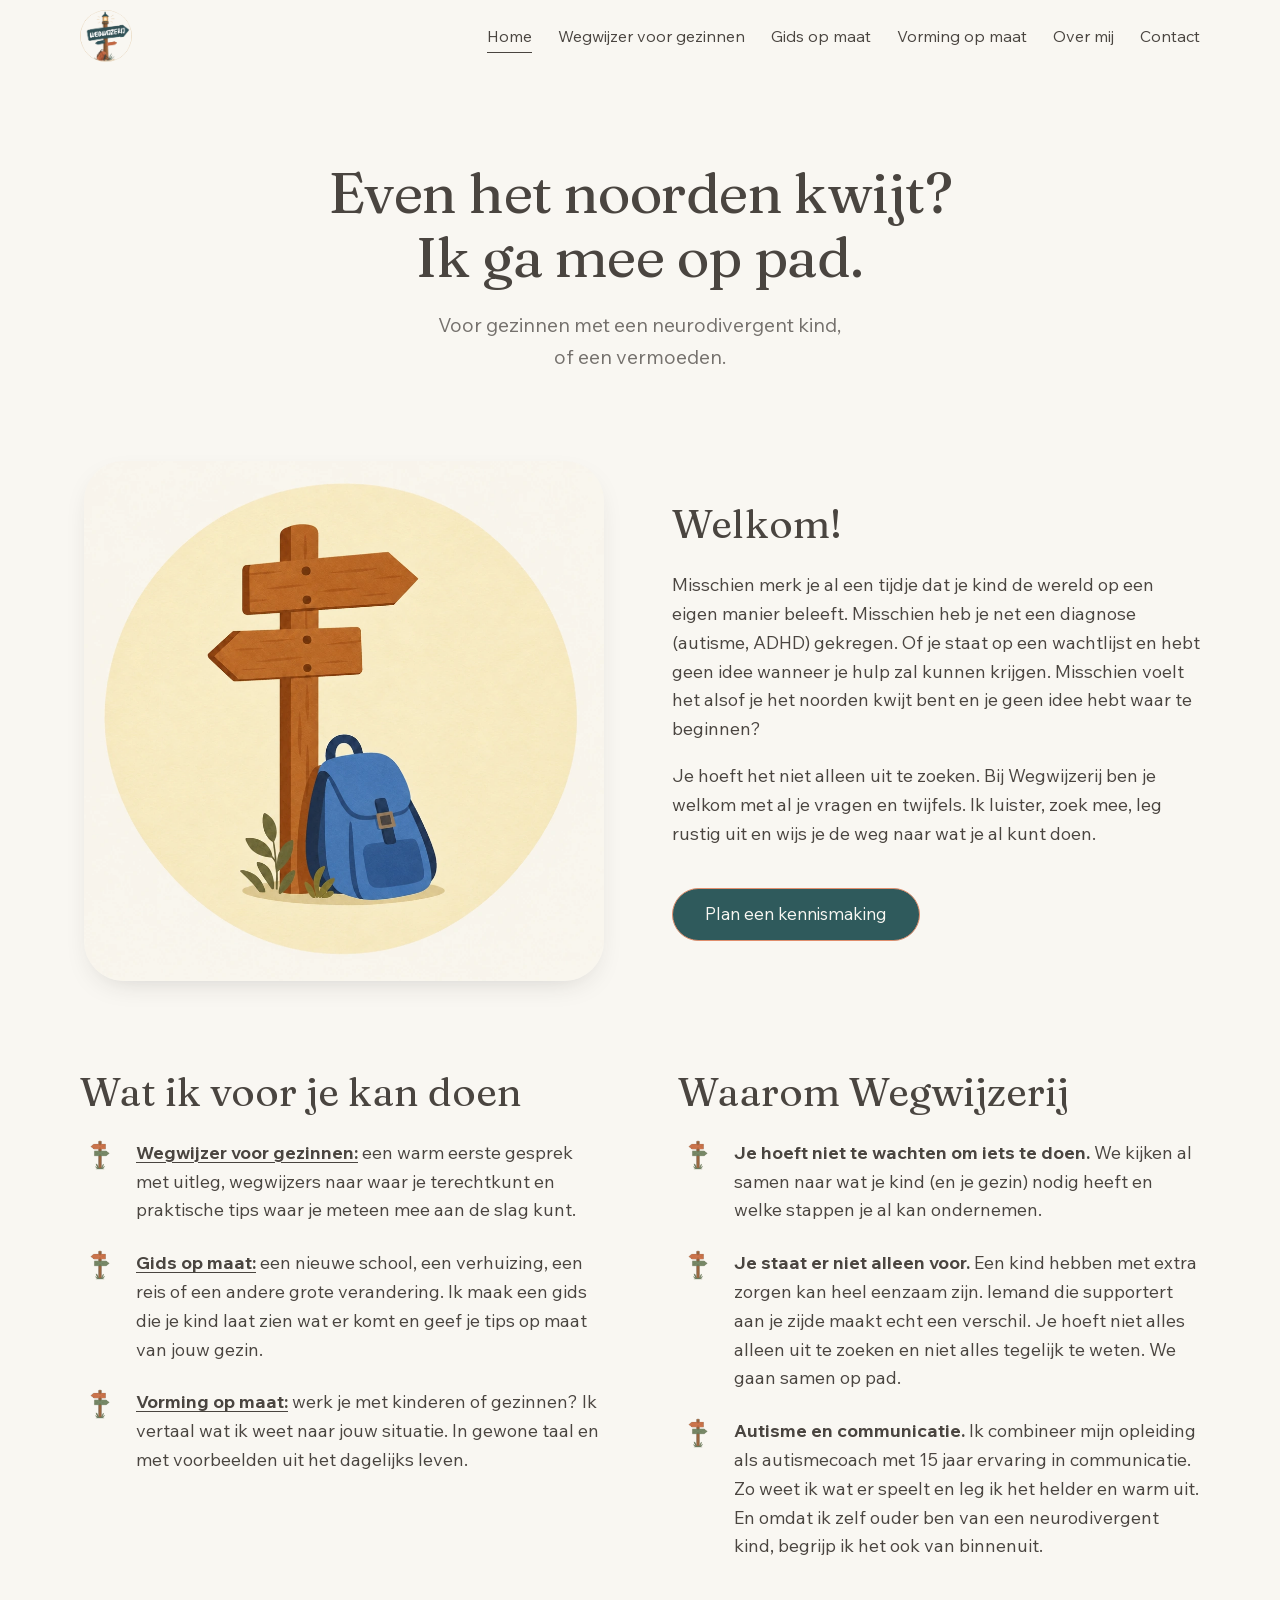
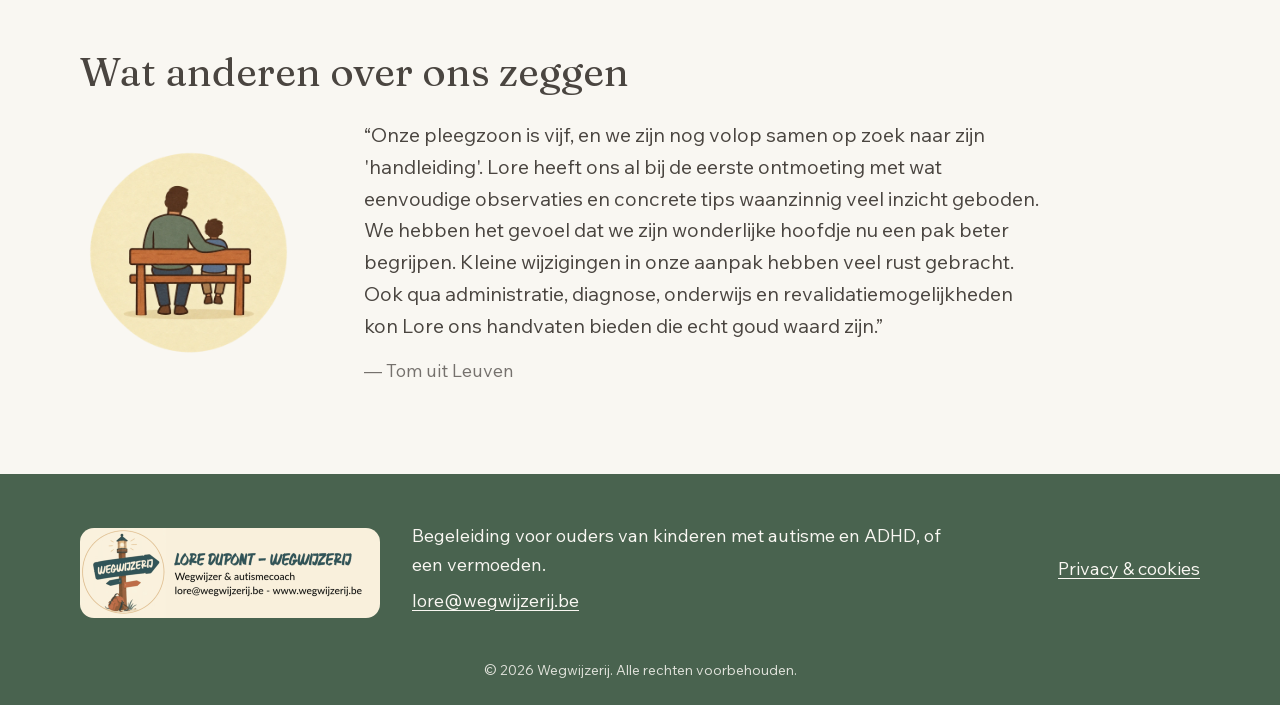
==== commit d7dd693b: "Add files via upload" ====
--- a/index.html
+++ b/index.html
@@ -3,530 +3,103 @@
 <head>
 <meta charset="utf-8">
 <meta name="viewport" content="width=device-width, initial-scale=1">
-<title>Home | Wegwijzerij</title>
+<title>Wegwijzerij – begeleiding voor ouders van kinderen met autisme of ADHD</title>
+<meta name="description" content="Begeleiding voor ouders van kinderen met autisme en ADHD, of een vermoeden. Uitleg, wegwijzers en praktische tips, in de regio Leuven of online.">
 <link rel="canonical" href="https://wegwijzerij.be/">
-<meta property="og:title" content="Home | Wegwijzerij">
+<meta property="og:type" content="website">
 <meta property="og:site_name" content="Wegwijzerij">
-<meta property="og:type" content="website">
+<meta property="og:title" content="Wegwijzerij – begeleiding voor ouders van kinderen met autisme of ADHD">
+<meta property="og:description" content="Begeleiding voor ouders van kinderen met autisme en ADHD, of een vermoeden. Uitleg, wegwijzers en praktische tips, in de regio Leuven of online.">
 <meta property="og:url" content="https://wegwijzerij.be/">
+<meta property="og:image" content="https://wegwijzerij.be/assets/img/logo-banner.png">
+<meta property="og:locale" content="nl_BE">
 <link rel="icon" href="assets/img/7ee538_72dd637df55749018c7bbe8f2faf2ca0.png" type="image/png">
-<style>@keyframes slide-horizontal-new{0%{transform:translate(100%)}}@keyframes slide-horizontal-old{80%{opacity:1}to{opacity:0;transform:translate(-100%)}}@keyframes slide-vertical-new{0%{transform:translateY(-100%)}}@keyframes slide-vertical-old{80%{opacity:1}to{opacity:0;transform:translateY(100%)}}@keyframes out-in-new{0%{opacity:0}}@keyframes out-in-old{to{opacity:0}}:root:active-view-transition{view-transition-name:none}:root:active-view-transition::view-transition-group(*){animation:none}:root:active-view-transition::view-transition-old(*){animation:none}:root:active-view-transition::view-transition-new(*){animation:none}:root::view-transition{pointer-events:none}:root:active-view-transition #SITE_HEADER{view-transition-name:header-group}:root:active-view-transition #WIX_ADS{view-transition-name:wix-ads-group}:root:active-view-transition #SITE_FOOTER{view-transition-name:footer-group}:root:active-view-transition #BACKGROUND_GROUP_TRANSITION_GROUP>div{view-transition-name:background-group}:root:active-view-transition::view-transition-old(*.login-social-bar){display:none}:root:active-view-transition::view-transition-group(page-group){pointer-events:all;cursor:wait;animation:revert;animation-duration:.6s}:root:active-view-transition::view-transition-old(page-group){pointer-events:all;cursor:wait;animation:revert;animation-duration:.6s}:root:active-view-transition::view-transition-new(page-group){pointer-events:all;cursor:wait;animation:revert;animation-duration:.6s}:root:active-view-transition-type(SlideHorizontal)::view-transition-old(page-group){mix-blend-mode:normal;animation:.6s cubic-bezier(.83,0,.17,1) forwards slide-horizontal-old}:root:active-view-transition-type(SlideHorizontal)::view-transition-new(page-group){mix-blend-mode:normal;animation:.6s cubic-bezier(.83,0,.17,1) backwards slide-horizontal-new}:root:active-view-transition-type(SlideVertical)::view-transition-old(page-group){mix-blend-mode:normal;animation:.6s cubic-bezier(.83,0,.17,1) forwards slide-vertical-old}:root:active-view-transition-type(SlideVertical)::view-transition-new(page-group){mix-blend-mode:normal;animation:.6s cubic-bezier(.83,0,.17,1) backwards slide-vertical-new}:root:active-view-transition-type(OutIn)::view-transition-old(page-group){animation:.35s cubic-bezier(.22,1,.36,1) forwards out-in-old}:root:active-view-transition-type(OutIn)::view-transition-new(page-group){animation:.35s cubic-bezier(.64,0,.78,0) .35s backwards out-in-new}@media (prefers-reduced-motion:reduce){::view-transition-group(*){animation:none!important}::view-transition-old(*){animation:none!important}::view-transition-new(*){animation:none!important}}html,body{vertical-align:baseline;background:0 0;border:0;outline:0;margin:0;padding:0}body{--scrollbar-width:0px;-webkit-text-size-adjust:100%;-moz-text-size-adjust:100%;-ms-text-size-adjust:100%;text-size-adjust:100%;font-family:Arial,Helvetica,sans-serif;font-size:10px}html,body{height:100%}body{overflow-x:auto;overflow-y:scroll}body:not(.responsive) #site-root{width:100%;min-width:var(--site-width)}body:not([data-js-loaded]) [data-hide-prejs]{visibility:hidden}interact-element{display:contents}#SITE_CONTAINER{position:relative}:root{--one-unit:1vw;--section-max-width:9999px;--spx-stopper-max:9999px;--spx-stopper-min:0px;--browser-zoom:1}@supports ((-webkit-appearance:none)) and (stroke-color:transparent){:root{--safari-sticky-fix:opacity;--experimental-safari-sticky-fix:translateZ(0)}}@supports (container-type:inline-size){:root{--one-unit:1cqw}}[id^=oldHoverBox-]{mix-blend-mode:plus-lighter;transition:opacity .5s,visibility .5s}[data-mesh-id$=inlineContent-gridContainer]:has(>[id^=oldHoverBox-]){isolation:isolate}
-</style>
-<style>div,span,applet,object,iframe,h1,h2,h3,h4,h5,h6,p,blockquote,pre,a,abbr,acronym,address,big,cite,code,del,dfn,em,font,img,ins,kbd,q,s,samp,small,strike,strong,sub,sup,tt,var,b,u,i,center,dl,dt,dd,ol,ul,li,fieldset,form,label,legend,table,caption,tbody,tfoot,thead,tr,th,td,nav,button,section,header,footer,title{vertical-align:baseline;background:0 0;border:0;outline:0;margin:0;padding:0}textarea,input,select{box-sizing:border-box;font-family:Helvetica,Arial,sans-serif}ol,ul{list-style:none}blockquote,q{quotes:none}ins{text-decoration:none}del{text-decoration:line-through}table{border-collapse:collapse;border-spacing:0}a{cursor:pointer;text-decoration:none}.testStyles{overflow-y:hidden}.reset-button{color:inherit;font:inherit;-webkit-appearance:none;-webkit-user-select:none;-moz-user-select:none;-ms-user-select:none;background:0 0;border:0;outline:0;padding:0;line-height:normal;overflow:visible}:focus{outline:none}body.device-mobile-optimized:not(.disable-site-overflow){overflow-x:hidden;overflow-y:scroll}body.device-mobile-optimized:not(.responsive) #SITE_CONTAINER{width:320px;margin-left:auto;margin-right:auto;position:relative;overflow-x:visible}body.device-mobile-optimized:not(.responsive):not(.blockSiteScrolling) #SITE_CONTAINER{margin-top:0}body.device-mobile-optimized>*{max-width:100%!important}body.device-mobile-optimized #site-root{overflow:hidden}@supports (overflow:clip){body.device-mobile-optimized #site-root{overflow:clip}}body.device-mobile-non-optimized #SITE_CONTAINER #site-root{overflow:clip}body.device-mobile-non-optimized.fullScreenMode{background-color:#5f6360}body.device-mobile-non-optimized.fullScreenMode #site-root,body.device-mobile-non-optimized.fullScreenMode #SITE_BACKGROUND,body.device-mobile-non-optimized.fullScreenMode #MOBILE_ACTIONS_MENU,body.fullScreenMode #WIX_ADS{visibility:hidden}body.fullScreenMode{overflow:hidden!important}body.fullScreenMode.device-mobile-optimized #TINY_MENU{opacity:0;pointer-events:none}body.fullScreenMode-scrollable.device-mobile-optimized{overflow-x:hidden!important;overflow-y:auto!important}body.fullScreenMode-scrollable.device-mobile-optimized #site-root,body.fullScreenMode-scrollable.device-mobile-optimized #masterPage{overflow:hidden!important}body.fullScreenMode-scrollable.device-mobile-optimized #masterPage,body.fullScreenMode-scrollable.device-mobile-optimized #SITE_BACKGROUND{height:auto!important}body.fullScreenMode-scrollable.device-mobile-optimized #masterPage.mesh-layout{height:0!important}body.blockSiteScrolling,body.siteScrollingBlocked{width:100%;position:fixed}body.siteScrollingBlockedIOSFix{overflow:hidden!important}body.blockSiteScrolling #SITE_CONTAINER{margin-top:calc(var(--blocked-site-scroll-margin-top)*-1)}#site-root{top:var(--wix-ads-height);min-height:100%;margin:0 auto;position:relative}#site-root img:not([src]){visibility:hidden}#site-root svg img:not([src]){visibility:visible}.auto-generated-link{color:inherit}#SCROLL_TO_TOP,#SCROLL_TO_BOTTOM{height:0}.has-click-trigger{cursor:pointer}.fullScreenOverlay{z-index:1005;justify-content:center;display:flex;position:fixed;top:-60px;bottom:0;left:0;right:0;overflow-y:hidden}.fullScreenOverlay>.fullScreenOverlayContent{margin:0 auto;position:absolute;top:60px;bottom:0;left:0;right:0;overflow:hidden;transform:translateZ(0)}[data-mesh-id$=inlineContent],[data-mesh-id$=centeredContent],[data-mesh-id$=form]{pointer-events:none;position:relative}[data-mesh-id$=-gridWrapper],[data-mesh-id$=-rotated-wrapper]{pointer-events:none}[data-mesh-id$=-gridContainer]>*,[data-mesh-id$=-rotated-wrapper]>*,[data-mesh-id$=inlineContent]>:not([data-mesh-id$=-gridContainer]){pointer-events:auto}.device-mobile-optimized #masterPage.mesh-layout #SOSP_CONTAINER_CUSTOM_ID{-ms-grid-row:2;grid-area:2/1/3/2;position:relative}#masterPage.mesh-layout{display:-ms-grid;-ms-grid-rows:max-content max-content min-content max-content;-ms-grid-columns:100%;grid-template-rows:max-content max-content min-content max-content;grid-template-columns:100%;justify-content:stretch;align-items:start;display:grid}#masterPage.mesh-layout #SITE_HEADER_WRAPPER,#masterPage.mesh-layout #SITE_HEADER-placeholder,#masterPage.mesh-layout #SOSP_CONTAINER_CUSTOM_ID[data-state~=mobileView],#masterPage.mesh-layout #PAGES_CONTAINER,#masterPage.mesh-layout #soapBeforePagesContainer,#masterPage.mesh-layout #soapAfterPagesContainer,#masterPage.mesh-layout #SITE_FOOTER_WRAPPER,#masterPage.mesh-layout #SITE_FOOTER-placeholder{-ms-grid-column:1;-ms-grid-row-align:start;-ms-grid-column-align:start}#masterPage.mesh-layout #SITE_HEADER_WRAPPER,#masterPage.mesh-layout #SITE_HEADER-placeholder{-ms-grid-row:1;grid-area:1/1/2/2}#masterPage.mesh-layout #PAGES_CONTAINER,#masterPage.mesh-layout #soapBeforePagesContainer,#masterPage.mesh-layout #soapAfterPagesContainer{-ms-grid-row:3;grid-area:3/1/4/2}#masterPage.mesh-layout #soapBeforePagesContainer,#masterPage.mesh-layout #soapAfterPagesContainer{width:100%}#masterPage.mesh-layout #PAGES_CONTAINER{align-self:stretch}#masterPage.mesh-layout main#PAGES_CONTAINER{display:block}#masterPage.mesh-layout #SITE_FOOTER_WRAPPER,#masterPage.mesh-layout #SITE_FOOTER-placeholder{-ms-grid-row:4;grid-area:4/1/5/2}#masterPage.mesh-layout [data-mesh-id=PAGES_CONTAINERcenteredContent],#masterPage.mesh-layout [data-mesh-id=PAGES_CONTAINERinlineContent],#masterPage.mesh-layout #SITE_PAGES{height:100%}#masterPage.mesh-layout.desktop>*{width:100%}#masterPage.mesh-layout #SITE_PAGES,#masterPage.mesh-layout #SITE_HEADER_WRAPPER,#masterPage.mesh-layout #SITE_FOOTER_WRAPPER,#masterPage.mesh-layout #PAGES_CONTAINER,#masterPage.mesh-layout #masterPageinlineContent,#masterPage.mesh-layout #SITE_FOOTER,#masterPage.mesh-layout #SITE_HEADER{position:relative}#masterPage.mesh-layout #SITE_HEADER{grid-area:1/1/2/2}#masterPage.mesh-layout #SITE_FOOTER{grid-area:4/1/5/2}#masterPage.mesh-layout.overflow-x-clip #SITE_HEADER,#masterPage.mesh-layout.overflow-x-clip #SITE_FOOTER{overflow-x:clip}[data-z-counter]{z-index:0}[data-z-counter="0"]{z-index:auto}.wixSiteProperties{-webkit-font-smoothing:antialiased;-moz-osx-font-smoothing:grayscale}:root{--wst-button-color-fill-primary:rgb(var(--color_48));--wst-button-color-border-primary:rgb(var(--color_49));--wst-button-color-text-primary:rgb(var(--color_50));--wst-button-color-fill-primary-hover:rgb(var(--color_51));--wst-button-color-border-primary-hover:rgb(var(--color_52));--wst-button-color-text-primary-hover:rgb(var(--color_53));--wst-button-color-fill-primary-disabled:rgb(var(--color_54));--wst-button-color-border-primary-disabled:rgb(var(--color_55));--wst-button-color-text-primary-disabled:rgb(var(--color_56));--wst-button-color-fill-secondary:rgb(var(--color_57));--wst-button-color-border-secondary:rgb(var(--color_58));--wst-button-color-text-secondary:rgb(var(--color_59));--wst-button-color-fill-secondary-hover:rgb(var(--color_60));--wst-button-color-border-secondary-hover:rgb(var(--color_61));--wst-button-color-text-secondary-hover:rgb(var(--color_62));--wst-button-color-fill-secondary-disabled:rgb(var(--color_63));--wst-button-color-border-secondary-disabled:rgb(var(--color_64));--wst-button-color-text-secondary-disabled:rgb(var(--color_65));--wst-color-fill-base-1:rgb(var(--color_36));--wst-color-fill-base-2:rgb(var(--color_37));--wst-color-fill-base-shade-1:rgb(var(--color_38));--wst-color-fill-base-shade-2:rgb(var(--color_39));--wst-color-fill-base-shade-3:rgb(var(--color_40));--wst-color-fill-accent-1:rgb(var(--color_41));--wst-color-fill-accent-2:rgb(var(--color_42));--wst-color-fill-accent-3:rgb(var(--color_43));--wst-color-fill-accent-4:rgb(var(--color_44));--wst-color-fill-background-primary:rgb(var(--color_11));--wst-color-fill-background-secondary:rgb(var(--color_12));--wst-color-text-primary:rgb(var(--color_15));--wst-color-text-secondary:rgb(var(--color_14));--wst-color-action:rgb(var(--color_18));--wst-color-disabled:rgb(var(--color_39));--wst-color-title:rgb(var(--color_45));--wst-color-subtitle:rgb(var(--color_46));--wst-color-line:rgb(var(--color_47));--wst-font-style-h2:var(--font_2);--wst-font-style-h3:var(--font_3);--wst-font-style-h4:var(--font_4);--wst-font-style-h5:var(--font_5);--wst-font-style-h6:var(--font_6);--wst-font-style-body-large:var(--font_7);--wst-font-style-body-medium:var(--font_8);--wst-font-style-body-small:var(--font_9);--wst-font-style-body-x-small:var(--font_10);--wst-color-custom-1:rgb(var(--color_13));--wst-color-custom-2:rgb(var(--color_16));--wst-color-custom-3:rgb(var(--color_17));--wst-color-custom-4:rgb(var(--color_19));--wst-color-custom-5:rgb(var(--color_20));--wst-color-custom-6:rgb(var(--color_21));--wst-color-custom-7:rgb(var(--color_22));--wst-color-custom-8:rgb(var(--color_23));--wst-color-custom-9:rgb(var(--color_24));--wst-color-custom-10:rgb(var(--color_25));--wst-color-custom-11:rgb(var(--color_26));--wst-color-custom-12:rgb(var(--color_27));--wst-color-custom-13:rgb(var(--color_28));--wst-color-custom-14:rgb(var(--color_29));--wst-color-custom-15:rgb(var(--color_30));--wst-color-custom-16:rgb(var(--color_31));--wst-color-custom-17:rgb(var(--color_32));--wst-color-custom-18:rgb(var(--color_33));--wst-color-custom-19:rgb(var(--color_34));--wst-color-custom-20:rgb(var(--color_35))}.wix-presets-wrapper{display:contents}.builder-root{box-sizing:border-box}
-</style>
-<style id="display-var-no-inherit">
-    @property --display { syntax: "*"; inherits: false; }
-  </style>
-<style id="a11y-contrast">
-    @media (forced-colors: active) {
-      #SITE_CONTAINER.focus-ring-active
-        :not(.has-custom-focus):not(.ignore-focus):not([tabindex='-1']):focus,
-      #SITE_CONTAINER.focus-ring-active
-        :not(.has-custom-focus):not(.ignore-focus):not([tabindex='-1']):focus
-        ~ .wixSdkShowFocusOnSibling {
-        outline: 2px solid CanvasText;
-        outline-offset: 2px;
-      }
-    }
-  </style>
-<style>.XWeqiF{opacity:0}.bWoigz{opacity:1;transition:opacity var(--transition-duration) cubic-bezier(.37, 0, .63, 1)}.HTrn1j{opacity:1}.sAGPNe{opacity:0;transition:opacity var(--transition-duration) cubic-bezier(.37, 0, .63, 1)}.cCFKrw{opacity:0}.yifJnQ{opacity:1;transition:opacity var(--transition-duration) cubic-bezier(.64, 0, .78, 0)}._mj5qU{opacity:1}.gG6uhp{opacity:0;transition:opacity var(--transition-duration) cubic-bezier(.22, 1, .36, 1)}.k0CnHT{transform:translate(100%)}.URQNsX{transition:transform var(--transition-duration) cubic-bezier(.87, 0, .13, 1);transform:translate(0)}.CCwVTE{transform:translate(0)}.TX_1qK{transition:transform var(--transition-duration) cubic-bezier(.87, 0, .13, 1);transform:translate(-100%)}.JMRv7x{transform:translate(-100%)}.AOzCGi{transition:transform var(--transition-duration) cubic-bezier(.87, 0, .13, 1);transform:translate(0)}.WzSMGx{transform:translate(0)}.I76Pz6{transition:transform var(--transition-duration) cubic-bezier(.87, 0, .13, 1);transform:translate(100%)}.bX95uQ{transform:translateY(100%)}.Ogwj62{transition:transform var(--transition-duration) cubic-bezier(.87, 0, .13, 1);transform:translateY(0)}.GdyWfW{transform:translateY(0)}.YxqFze{transition:transform var(--transition-duration) cubic-bezier(.87, 0, .13, 1);transform:translateY(-100%)}.NrDww4{transform:translateY(-100%)}.ciVV17{transition:transform var(--transition-duration) cubic-bezier(.87, 0, .13, 1);transform:translateY(0)}.BMKrqh{transform:translateY(0)}.jNxMkI{transition:transform var(--transition-duration) cubic-bezier(.87, 0, .13, 1);transform:translateY(100%)}</style>
-<style>.ub230c{display:var(--display);--display:flex;width:100%;z-index:var(--above-all-z-index);box-sizing:border-box;background-color:#fff;justify-content:center;position:fixed;top:0;box-shadow:0 2px 12px #a4a8c033}.ub230c.iF3M3J{direction:rtl}.ub230c.aD8jGL{direction:ltr}.ub230c.CjFky3{background-color:red;border:none}.ub230c>.ak8WKZ{justify-content:center;align-items:center;width:100%;display:flex}.ub230c>.ak8WKZ>.vY4Tm1{color:#000;flex-shrink:0;align-items:center;display:flex}.ub230c>.ak8WKZ:hover>.vY4Tm1{color:#333850}.bcTg04{text-align:center;--color:#000;letter-spacing:0;background-color:#fff;column-gap:4px;width:100%;padding-block:8px;font-family:Wix Madefor Text,Madefor,sans-serif;font-size:14px;font-weight:400;line-height:18px;position:absolute;top:0;left:0}.bcTg04:hover{--color:#00e}.yxZj1H{z-index:var(--above-all-z-index);background-color:#fff;height:34px;position:fixed;top:0}.HMMJm5{column-gap:4px;color:var(--color)!important}.vjUrmX{padding-block-start:3px}.lRMeaM{text-align:center;width:100%;box-shadow:none;--color:#151414;--buttonBackgroundColor:#151414;background-color:#d6e6fe;position:absolute;top:0;left:0}.lRMeaM:hover{--buttonBackgroundColor:#393939}.SCWnKk{z-index:var(--above-all-z-index);box-sizing:border-box;background-color:#d6e6fe;border:1px solid #0000001a;height:48px;padding:0 12px;position:fixed;top:0}.sDY1FL{color:#151414;letter-spacing:0;text-transform:none;column-gap:4px;font-family:FreemiumBannerOdeditor-Madefor,Wix Madefor Text,Madefor,sans-serif;font-size:14px;font-style:normal;font-weight:500;line-height:18px;text-decoration:none;color:var(--color)!important}.wlDeUi{width:88px;height:12.72px;position:relative;top:1.36px}.BKqdGm{box-sizing:border-box;color:#fff;background-color:var(--buttonBackgroundColor,#151414);letter-spacing:0;text-transform:none;white-space:nowrap;cursor:pointer;border:none;border-radius:6px;flex-shrink:0;justify-content:center;align-items:center;height:24px;margin-inline-start:8px;padding:2px 12px;font-family:FreemiumBannerOdeditor-Madefor,Wix Madefor Text,Madefor,sans-serif;font-size:12px;font-weight:600;line-height:16px;display:inline-flex}.Rf8tnx{display:none}@media (width<=480px){.olAV9M{display:none}.Rf8tnx{display:inline}}</style>
-<style>.qe3oTb{pointer-events:none;white-space:nowrap;padding:0;overflow:hidden}.TvbeET{display:none}</style>
-<style>.BqYkvS{pointer-events:none;z-index:9999;color:#116dff;opacity:0;cursor:pointer;background:#fff;border-radius:24px;width:0;height:0;margin-left:-94px;padding:0 24px;font-family:Helvetica,Arial,メイリオ,meiryo,ヒラギノ角ゴ pro w3,hiragino kaku gothic pro,sans-serif;font-size:14px;position:absolute;top:60px;left:50%}.BqYkvS:focus{opacity:1;pointer-events:auto;border:2px solid;width:auto;height:40px}</style>
-<style>.CNHfeA{width:100%;position:absolute;inset:0}.ZfNvr6{transition:all .2s ease-in;transform:translateY(-100%)}.ICcIQy{transition:all .2s}.xL7MJu{opacity:0;transition:all .2s ease-in}.xL7MJu.Dbjboh{pointer-events:none}.xg8z1A{opacity:1;transition:all .2s}.G6vvJF{width:100%;height:auto;position:relative}.ZgDNL8{width:100%;position:relative}body:not(.device-mobile-optimized) ._c_gnD,:host(:not(.device-mobile-optimized)) ._c_gnD{margin-left:calc((100% - var(--site-width))/2);width:var(--site-width)}.HQtdHX[data-focuscycled=active]{outline:1px solid #0000}.HQtdHX[data-focuscycled=active]:not(:focus-within){outline:2px solid #0000;transition:outline 10ms}.HQtdHX ._c_gnD{position:absolute;inset:0}</style>
-<style>.XWeqiF{opacity:0}.bWoigz{opacity:1;transition:opacity var(--transition-duration) cubic-bezier(.37, 0, .63, 1)}.HTrn1j{opacity:1}.sAGPNe{opacity:0;transition:opacity var(--transition-duration) cubic-bezier(.37, 0, .63, 1)}.cCFKrw{opacity:0}.yifJnQ{opacity:1;transition:opacity var(--transition-duration) cubic-bezier(.64, 0, .78, 0)}._mj5qU{opacity:1}.gG6uhp{opacity:0;transition:opacity var(--transition-duration) cubic-bezier(.22, 1, .36, 1)}.k0CnHT{transform:translate(100%)}.URQNsX{transition:transform var(--transition-duration) cubic-bezier(.87, 0, .13, 1);transform:translate(0)}.CCwVTE{transform:translate(0)}.TX_1qK{transition:transform var(--transition-duration) cubic-bezier(.87, 0, .13, 1);transform:translate(-100%)}.JMRv7x{transform:translate(-100%)}.AOzCGi{transition:transform var(--transition-duration) cubic-bezier(.87, 0, .13, 1);transform:translate(0)}.WzSMGx{transform:translate(0)}.I76Pz6{transition:transform var(--transition-duration) cubic-bezier(.87, 0, .13, 1);transform:translate(100%)}.bX95uQ{transform:translateY(100%)}.Ogwj62{transition:transform var(--transition-duration) cubic-bezier(.87, 0, .13, 1);transform:translateY(0)}.GdyWfW{transform:translateY(0)}.YxqFze{transition:transform var(--transition-duration) cubic-bezier(.87, 0, .13, 1);transform:translateY(-100%)}.NrDww4{transform:translateY(-100%)}.ciVV17{transition:transform var(--transition-duration) cubic-bezier(.87, 0, .13, 1);transform:translateY(0)}.BMKrqh{transform:translateY(0)}.jNxMkI{transition:transform var(--transition-duration) cubic-bezier(.87, 0, .13, 1);transform:translateY(100%)}body:not(.responsive) .Y3K28_{overflow-x:clip}:root:active-view-transition .Y3K28_{view-transition-name:page-group}.uvik8H{grid-template-rows:1fr;grid-template-columns:1fr;height:100%;display:grid}.uvik8H>div{grid-area:1/1/2/2;place-self:stretch stretch!important}</style>
-<style>.CNHfeA{width:100%;position:absolute;inset:0}.ZfNvr6{transition:all .2s ease-in;transform:translateY(-100%)}.ICcIQy{transition:all .2s}.xL7MJu{opacity:0;transition:all .2s ease-in}.xL7MJu.Dbjboh{pointer-events:none}.xg8z1A{opacity:1;transition:all .2s}.G6vvJF{width:100%;height:auto;position:relative}.ZgDNL8{width:100%;position:relative}body:not(.device-mobile-optimized) ._c_gnD,:host(:not(.device-mobile-optimized)) ._c_gnD{margin-left:calc((100% - var(--site-width))/2);width:var(--site-width)}.HQtdHX[data-focuscycled=active]{outline:1px solid #0000}.HQtdHX[data-focuscycled=active]:not(:focus-within){outline:2px solid #0000;transition:outline 10ms}.HQtdHX ._c_gnD{position:absolute;inset:0}</style>
-<style>.ETqrjz .g0IvTF{background-color:rgba(var(--bg,var(--color_11,color_11)),var(--alpha-bg,1));position:absolute;inset:0;overflow:hidden}</style>
-<style>.ku1hVK{border-radius:var(--overflow-wrapper-border-radius)}</style>
-<style>.S829f_{pointer-events:var(--ref-container-pointer-events)!important}.S829f_>*{pointer-events:auto}</style>
-<style>.Qh0lWW{width:100%;height:100%;display:block}.Qh0lWW img{max-width:var(--wix-img-max-width,100%)}.Qh0lWW[data-animate-blur] img{filter:blur(9px);transition:filter .8s ease-in}.Qh0lWW[data-animate-blur] img[data-load-done]{filter:none}.sFiSiq{width:100%;height:100%;display:block}.aDzdcC{clip-path:var(--fill-layer-clip)}.aDzdcC,.rv3vOe{width:100%;height:100%;position:absolute;top:0}.dnHU4q img{width:100%;height:100%}.X9nqm0{opacity:0;position:absolute;top:0}.ZUV7Qj{width:0;height:0;position:absolute;top:0;left:0;overflow:hidden}.UZsu9f{position:var(--fill-layer-background-media-position);pointer-events:var(--fill-layer-background-media-pointer-events);width:100%;height:100%;top:0;left:0}.WnIl2C,.OAmk_6{width:100%;height:100%;top:0}.OAmk_6{position:absolute}.WnIl2C{background-color:var(--fill-layer-background-overlay-color);position:var(--fill-layer-background-overlay-position);opacity:var(--fill-layer-background-overlay-blend-opacity-fallback,1);transform:var(--fill-layer-background-overlay-transform)}@supports (mix-blend-mode:overlay){.WnIl2C{mix-blend-mode:var(--fill-layer-background-overlay-blend-mode);opacity:var(--fill-layer-background-overlay-blend-opacity,1)}}.QG9w8P.WIIr02{clip:rect(0px, auto, auto, 0px)}.QG9w8P .ayCf9D{width:100%;height:100%;position:absolute;top:0}.QG9w8P .fO4mKs{opacity:var(--fill-layer-image-opacity);height:var(--fill-layer-image-height,100%)}.QG9w8P .fO4mKs img{width:100%;height:100%}@supports ((-webkit-hyphens:none)){.QG9w8P.WIIr02{clip:auto;-webkit-clip-path:inset(0)}}.ROWgFb{height:100%}.xSZeaB,.g4gDzl{opacity:var(--fill-layer-video-opacity)}.Ulxuud{width:100%;height:var(--media-padding-height);top:var(--media-padding-top);bottom:var(--media-padding-bottom);position:absolute}.NgeJ4N{transform:scale(var(--scale,1));transition:var(--transform-duration,transform 0s)}.g4gDzl{width:100%;height:100%;position:relative}.bzwgbw{opacity:var(--fill-layer-video-opacity,var(--fill-layer-image-opacity,1))}.bzwgbw .fO4mKs,.bzwgbw .g4gDzl,.bzwgbw .xSZeaB{opacity:1}.ejT4cR{--divider-pin-height__:min(1, calc(var(--divider-layers-pin-factor__) + 1));--divider-pin-layer-height__:var(--divider-layers-pin-factor__);--divider-pin-border__:min(1, calc(var(--divider-layers-pin-factor__) / -1 + 1));width:100%;height:calc(var(--divider-height__) + var(--divider-pin-height__)*var(--divider-layers-size__)*var(--divider-layers-y__));position:absolute;left:0}.ejT4cR .Mj2wZE{--divider-layer-i__:var(--divider-layer-i,0);width:100%;height:calc(var(--divider-height__) + var(--divider-pin-layer-height__)*var(--divider-layer-i__)*var(--divider-layers-y__));opacity:calc(1 - var(--divider-layer-i__)/(var(--divider-layer-i__) + 1));background-repeat:repeat-x;background-position:left calc(50% + var(--divider-offset-x__) + var(--divider-layers-x__)*var(--divider-layer-i__)) bottom;border-bottom-width:calc(var(--divider-pin-border__)*var(--divider-layer-i__)*var(--divider-layers-y__));border-bottom-style:solid;position:absolute;left:0}.urGCgL{--divider-height__:var(--divider-top-height,auto);--divider-offset-x__:var(--divider-top-offset-x,0px);--divider-layers-size__:var(--divider-top-layers-size,0);--divider-layers-y__:var(--divider-top-layers-y,0px);--divider-layers-x__:var(--divider-top-layers-x,0px);--divider-layers-pin-factor__:var(--divider-top-layers-pin-factor,0);transform:var(--divider-top-flip,scaleY(-1));opacity:var(--divider-top-opacity,1);border-top:var(--divider-top-padding,0) solid var(--divider-top-color,currentColor);top:0}.urGCgL .Mj2wZE{border-color:var(--divider-top-color,currentColor);background-image:var(--divider-top-image,none);background-size:var(--divider-top-size,contain);filter:var(--divider-top-filter,none);bottom:0}.urGCgL .Mj2wZE[data-divider-layer="1"]{display:var(--divider-top-layer-1-display,block)}.urGCgL .Mj2wZE[data-divider-layer="2"]{display:var(--divider-top-layer-2-display,block)}.urGCgL .Mj2wZE[data-divider-layer="3"]{display:var(--divider-top-layer-3-display,block)}.yIAE9q{--divider-height__:var(--divider-bottom-height,auto);--divider-offset-x__:var(--divider-bottom-offset-x,0px);--divider-layers-size__:var(--divider-bottom-layers-size,0);--divider-layers-y__:var(--divider-bottom-layers-y,0px);--divider-layers-x__:var(--divider-bottom-layers-x,0px);--divider-layers-pin-factor__:var(--divider-bottom-layers-pin-factor,0);transform:var(--divider-bottom-flip,none);opacity:var(--divider-bottom-opacity,1);border-bottom:var(--divider-bottom-padding,0) solid var(--divider-bottom-color,currentColor);bottom:0}.yIAE9q .Mj2wZE{border-color:var(--divider-bottom-color,currentColor);background-image:var(--divider-bottom-image,none);background-size:var(--divider-bottom-size,contain);filter:var(--divider-bottom-filter,none);bottom:0}.yIAE9q .Mj2wZE[data-divider-layer="1"]{display:var(--divider-bottom-layer-1-display,block)}.yIAE9q .Mj2wZE[data-divider-layer="2"]{display:var(--divider-bottom-layer-2-display,block)}.yIAE9q .Mj2wZE[data-divider-layer="3"]{display:var(--divider-bottom-layer-3-display,block)}.ke5pl1,.Dkb_qa{background-color:rgba(var(--bg,var(--color_11,color_11)),var(--alpha-bg,1))}.ke5pl1>.QG9w8P .LNYVZi{background-color:var(--section-corvid-background-color,var(--bg-overlay-color,rgba(var(--bg,var(--color_11,color_11)),var(--alpha-bg,1))))}.w2JesW{transition-delay:var(--transition-delay);transition-duration:var(--transition-duration);transition-timing-function:var(--transition-timing-function);transition-property:var(--transition-property)}.w2JesW.BjOAZh{transition-property:var(--transition-property),visibility;visibility:visible}.w2JesW.VHnL1N{transform:var(--scrolled-transform) translateY(calc(-1 * var(--padding-top,0px)))}.w2JesW.EO98vq{opacity:var(--scrolled-opacity)}.w2JesW.EO98vq.BjOAZh{visibility:hidden;transition-delay:var(--transition-delay),calc(var(--transition-duration) + var(--transition-delay))}.w2JesW.NXBn1M{transition-delay:0s}.w2JesW.NXBn1M.BjOAZh{visibility:visible}.QG9w8P{width:100%;height:100%;-webkit-mask-image:var(--mask-image,none);mask-image:var(--mask-image,none);-webkit-mask-position:var(--mask-position,0);mask-position:var(--mask-position,0);-webkit-mask-size:var(--mask-size,100%);mask-size:var(--mask-size,100%);-webkit-mask-repeat:var(--mask-repeat,no-repeat);mask-repeat:var(--mask-repeat,no-repeat);pointer-events:var(--fill-layer-background-media-pointer-events);position:absolute;top:0;left:0;overflow:hidden}.QG9w8P.CrIOZj{clip:rect(0px, auto, auto, 0px)}.QG9w8P .F6dXKW{width:100%;height:100%;position:absolute;top:0}.QG9w8P ._gD9B7{opacity:var(--fill-layer-image-opacity);height:var(--fill-layer-image-height,100%)}.QG9w8P ._gD9B7 img{width:100%;height:100%}@supports ((-webkit-hyphens:none)){.QG9w8P.CrIOZj{clip:auto;-webkit-clip-path:inset(0)}}.Njdfgu{height:100%}.LNYVZi{background-color:var(--bg-overlay-color);background-image:var(--bg-gradient);transition:var(--inherit-transition)}.FlTEtY,.D6Ehqq{opacity:var(--fill-layer-video-opacity)}.U8aRUE{width:100%;height:var(--media-padding-height);top:var(--media-padding-top);bottom:var(--media-padding-bottom);position:absolute}.a8Mxnk{transform:scale(var(--scale,1));transition:var(--transform-duration,transform 0s)}.D6Ehqq{width:100%;height:100%;position:relative}wix-media-canvas{height:100%;display:block}.dZP7lJ{opacity:var(--fill-layer-video-opacity,var(--fill-layer-image-opacity,1))}.dZP7lJ ._gD9B7,.dZP7lJ .D6Ehqq,.dZP7lJ .FlTEtY{opacity:1}.Lnr3dj,.Lnr3dj>.QG9w8P .LNYVZi{background-color:var(--section-corvid-background-color,var(--bg-overlay-color,rgba(var(--bg,var(--color_11,color_11)),var(--alpha-bg,1))))}.Lnr3dj,.Lnr3dj>.QG9w8P .LNYVZi,.Lnr3dj [data-testid=internal-container-background-layer] .background{transition-delay:var(--transition-delay);transition-duration:var(--transition-duration);transition-timing-function:var(--transition-timing-function);transition-property:var(--transition-property)}.aBo_xL.Lnr3dj,.aBo_xL.Lnr3dj>.QG9w8P .LNYVZi,.aBo_xL.Lnr3dj [data-testid=internal-container-background-layer] .background{background-color:var(--section-corvid-background-color,rgba(var(--bg-scrl,var(--color_11,color_11)),var(--alpha-bg-scrl,1)))}.fwXYgt:hover .HTT0h5{pointer-events:auto;clip:auto;opacity:1}.HTT0h5{box-sizing:border-box;z-index:9999;color:#000;pointer-events:none;clip:rect(0 0 0 0);opacity:0;background-color:#fff;border-radius:50%;outline:1px solid #000;place-items:center;width:24px;height:24px;transition:all .2s ease-in-out;display:grid;position:absolute;bottom:3px;right:3px}.HTT0h5:focus,.HTT0h5:hover,.HTT0h5:active{pointer-events:auto;clip:auto;opacity:1}.Vs_TJq{z-index:1;position:relative}.yEgiaI{margin-top:var(--padding-top,0);margin-right:var(--padding-right,0);margin-bottom:var(--padding-bottom,0);margin-left:var(--padding-left,0)}</style>
-<style>.ooGRUo{display:contents}</style>
-<style>.Qh0lWW{width:100%;height:100%;display:block}.Qh0lWW img{max-width:var(--wix-img-max-width,100%)}.Qh0lWW[data-animate-blur] img{filter:blur(9px);transition:filter .8s ease-in}.Qh0lWW[data-animate-blur] img[data-load-done]{filter:none}.sFiSiq{width:100%;height:100%;display:block}.aDzdcC{clip-path:var(--fill-layer-clip)}.aDzdcC,.rv3vOe{width:100%;height:100%;position:absolute;top:0}.dnHU4q img{width:100%;height:100%}.X9nqm0{opacity:0;position:absolute;top:0}.ZUV7Qj{width:0;height:0;position:absolute;top:0;left:0;overflow:hidden}.UZsu9f{position:var(--fill-layer-background-media-position);pointer-events:var(--fill-layer-background-media-pointer-events);width:100%;height:100%;top:0;left:0}.WnIl2C,.OAmk_6{width:100%;height:100%;top:0}.OAmk_6{position:absolute}.WnIl2C{background-color:var(--fill-layer-background-overlay-color);position:var(--fill-layer-background-overlay-position);opacity:var(--fill-layer-background-overlay-blend-opacity-fallback,1);transform:var(--fill-layer-background-overlay-transform)}@supports (mix-blend-mode:overlay){.WnIl2C{mix-blend-mode:var(--fill-layer-background-overlay-blend-mode);opacity:var(--fill-layer-background-overlay-blend-opacity,1)}}.QG9w8P.WIIr02{clip:rect(0px, auto, auto, 0px)}.QG9w8P .ayCf9D{width:100%;height:100%;position:absolute;top:0}.QG9w8P .fO4mKs{opacity:var(--fill-layer-image-opacity);height:var(--fill-layer-image-height,100%)}.QG9w8P .fO4mKs img{width:100%;height:100%}@supports ((-webkit-hyphens:none)){.QG9w8P.WIIr02{clip:auto;-webkit-clip-path:inset(0)}}.ROWgFb{height:100%}.xSZeaB,.g4gDzl{opacity:var(--fill-layer-video-opacity)}.Ulxuud{width:100%;height:var(--media-padding-height);top:var(--media-padding-top);bottom:var(--media-padding-bottom);position:absolute}.NgeJ4N{transform:scale(var(--scale,1));transition:var(--transform-duration,transform 0s)}.g4gDzl{width:100%;height:100%;position:relative}.bzwgbw{opacity:var(--fill-layer-video-opacity,var(--fill-layer-image-opacity,1))}.bzwgbw .fO4mKs,.bzwgbw .g4gDzl,.bzwgbw .xSZeaB{opacity:1}.ejT4cR{--divider-pin-height__:min(1, calc(var(--divider-layers-pin-factor__) + 1));--divider-pin-layer-height__:var(--divider-layers-pin-factor__);--divider-pin-border__:min(1, calc(var(--divider-layers-pin-factor__) / -1 + 1));width:100%;height:calc(var(--divider-height__) + var(--divider-pin-height__)*var(--divider-layers-size__)*var(--divider-layers-y__));position:absolute;left:0}.ejT4cR .Mj2wZE{--divider-layer-i__:var(--divider-layer-i,0);width:100%;height:calc(var(--divider-height__) + var(--divider-pin-layer-height__)*var(--divider-layer-i__)*var(--divider-layers-y__));opacity:calc(1 - var(--divider-layer-i__)/(var(--divider-layer-i__) + 1));background-repeat:repeat-x;background-position:left calc(50% + var(--divider-offset-x__) + var(--divider-layers-x__)*var(--divider-layer-i__)) bottom;border-bottom-width:calc(var(--divider-pin-border__)*var(--divider-layer-i__)*var(--divider-layers-y__));border-bottom-style:solid;position:absolute;left:0}.urGCgL{--divider-height__:var(--divider-top-height,auto);--divider-offset-x__:var(--divider-top-offset-x,0px);--divider-layers-size__:var(--divider-top-layers-size,0);--divider-layers-y__:var(--divider-top-layers-y,0px);--divider-layers-x__:var(--divider-top-layers-x,0px);--divider-layers-pin-factor__:var(--divider-top-layers-pin-factor,0);transform:var(--divider-top-flip,scaleY(-1));opacity:var(--divider-top-opacity,1);border-top:var(--divider-top-padding,0) solid var(--divider-top-color,currentColor);top:0}.urGCgL .Mj2wZE{border-color:var(--divider-top-color,currentColor);background-image:var(--divider-top-image,none);background-size:var(--divider-top-size,contain);filter:var(--divider-top-filter,none);bottom:0}.urGCgL .Mj2wZE[data-divider-layer="1"]{display:var(--divider-top-layer-1-display,block)}.urGCgL .Mj2wZE[data-divider-layer="2"]{display:var(--divider-top-layer-2-display,block)}.urGCgL .Mj2wZE[data-divider-layer="3"]{display:var(--divider-top-layer-3-display,block)}.yIAE9q{--divider-height__:var(--divider-bottom-height,auto);--divider-offset-x__:var(--divider-bottom-offset-x,0px);--divider-layers-size__:var(--divider-bottom-layers-size,0);--divider-layers-y__:var(--divider-bottom-layers-y,0px);--divider-layers-x__:var(--divider-bottom-layers-x,0px);--divider-layers-pin-factor__:var(--divider-bottom-layers-pin-factor,0);transform:var(--divider-bottom-flip,none);opacity:var(--divider-bottom-opacity,1);border-bottom:var(--divider-bottom-padding,0) solid var(--divider-bottom-color,currentColor);bottom:0}.yIAE9q .Mj2wZE{border-color:var(--divider-bottom-color,currentColor);background-image:var(--divider-bottom-image,none);background-size:var(--divider-bottom-size,contain);filter:var(--divider-bottom-filter,none);bottom:0}.yIAE9q .Mj2wZE[data-divider-layer="1"]{display:var(--divider-bottom-layer-1-display,block)}.yIAE9q .Mj2wZE[data-divider-layer="2"]{display:var(--divider-bottom-layer-2-display,block)}.yIAE9q .Mj2wZE[data-divider-layer="3"]{display:var(--divider-bottom-layer-3-display,block)}.ke5pl1,.Dkb_qa{background-color:rgba(var(--bg,var(--color_11,color_11)),var(--alpha-bg,1))}.ke5pl1>.QG9w8P .LNYVZi{background-color:var(--section-corvid-background-color,var(--bg-overlay-color,rgba(var(--bg,var(--color_11,color_11)),var(--alpha-bg,1))))}.w2JesW{transition-delay:var(--transition-delay);transition-duration:var(--transition-duration);transition-timing-function:var(--transition-timing-function);transition-property:var(--transition-property)}.w2JesW.BjOAZh{transition-property:var(--transition-property),visibility;visibility:visible}.w2JesW.VHnL1N{transform:var(--scrolled-transform) translateY(calc(-1 * var(--padding-top,0px)))}.w2JesW.EO98vq{opacity:var(--scrolled-opacity)}.w2JesW.EO98vq.BjOAZh{visibility:hidden;transition-delay:var(--transition-delay),calc(var(--transition-duration) + var(--transition-delay))}.w2JesW.NXBn1M{transition-delay:0s}.w2JesW.NXBn1M.BjOAZh{visibility:visible}.QG9w8P{width:100%;height:100%;-webkit-mask-image:var(--mask-image,none);mask-image:var(--mask-image,none);-webkit-mask-position:var(--mask-position,0);mask-position:var(--mask-position,0);-webkit-mask-size:var(--mask-size,100%);mask-size:var(--mask-size,100%);-webkit-mask-repeat:var(--mask-repeat,no-repeat);mask-repeat:var(--mask-repeat,no-repeat);pointer-events:var(--fill-layer-background-media-pointer-events);position:absolute;top:0;left:0;overflow:hidden}.QG9w8P.CrIOZj{clip:rect(0px, auto, auto, 0px)}.QG9w8P .F6dXKW{width:100%;height:100%;position:absolute;top:0}.QG9w8P ._gD9B7{opacity:var(--fill-layer-image-opacity);height:var(--fill-layer-image-height,100%)}.QG9w8P ._gD9B7 img{width:100%;height:100%}@supports ((-webkit-hyphens:none)){.QG9w8P.CrIOZj{clip:auto;-webkit-clip-path:inset(0)}}.Njdfgu{height:100%}.LNYVZi{background-color:var(--bg-overlay-color);background-image:var(--bg-gradient);transition:var(--inherit-transition)}.FlTEtY,.D6Ehqq{opacity:var(--fill-layer-video-opacity)}.U8aRUE{width:100%;height:var(--media-padding-height);top:var(--media-padding-top);bottom:var(--media-padding-bottom);position:absolute}.a8Mxnk{transform:scale(var(--scale,1));transition:var(--transform-duration,transform 0s)}.D6Ehqq{width:100%;height:100%;position:relative}wix-media-canvas{height:100%;display:block}.dZP7lJ{opacity:var(--fill-layer-video-opacity,var(--fill-layer-image-opacity,1))}.dZP7lJ ._gD9B7,.dZP7lJ .D6Ehqq,.dZP7lJ .FlTEtY{opacity:1}.Lnr3dj,.Lnr3dj>.QG9w8P .LNYVZi{background-color:var(--section-corvid-background-color,var(--bg-overlay-color,rgba(var(--bg,var(--color_11,color_11)),var(--alpha-bg,1))))}.Lnr3dj,.Lnr3dj>.QG9w8P .LNYVZi,.Lnr3dj [data-testid=internal-container-background-layer] .background{transition-delay:var(--transition-delay);transition-duration:var(--transition-duration);transition-timing-function:var(--transition-timing-function);transition-property:var(--transition-property)}.aBo_xL.Lnr3dj,.aBo_xL.Lnr3dj>.QG9w8P .LNYVZi,.aBo_xL.Lnr3dj [data-testid=internal-container-background-layer] .background{background-color:var(--section-corvid-background-color,rgba(var(--bg-scrl,var(--color_11,color_11)),var(--alpha-bg-scrl,1)))}.fwXYgt:hover .HTT0h5{pointer-events:auto;clip:auto;opacity:1}.HTT0h5{box-sizing:border-box;z-index:9999;color:#000;pointer-events:none;clip:rect(0 0 0 0);opacity:0;background-color:#fff;border-radius:50%;outline:1px solid #000;place-items:center;width:24px;height:24px;transition:all .2s ease-in-out;display:grid;position:absolute;bottom:3px;right:3px}.HTT0h5:focus,.HTT0h5:hover,.HTT0h5:active{pointer-events:auto;clip:auto;opacity:1}.Vs_TJq{z-index:1;position:relative}</style>
-<style>.Qh0lWW{width:100%;height:100%;display:block}.Qh0lWW img{max-width:var(--wix-img-max-width,100%)}.Qh0lWW[data-animate-blur] img{filter:blur(9px);transition:filter .8s ease-in}.Qh0lWW[data-animate-blur] img[data-load-done]{filter:none}.sFiSiq{width:100%;height:100%;display:block}.aDzdcC{clip-path:var(--fill-layer-clip)}.aDzdcC,.rv3vOe{width:100%;height:100%;position:absolute;top:0}.dnHU4q img{width:100%;height:100%}.X9nqm0{opacity:0;position:absolute;top:0}.ZUV7Qj{width:0;height:0;position:absolute;top:0;left:0;overflow:hidden}.UZsu9f{position:var(--fill-layer-background-media-position);pointer-events:var(--fill-layer-background-media-pointer-events);width:100%;height:100%;top:0;left:0}.WnIl2C,.OAmk_6{width:100%;height:100%;top:0}.OAmk_6{position:absolute}.WnIl2C{background-color:var(--fill-layer-background-overlay-color);position:var(--fill-layer-background-overlay-position);opacity:var(--fill-layer-background-overlay-blend-opacity-fallback,1);transform:var(--fill-layer-background-overlay-transform)}@supports (mix-blend-mode:overlay){.WnIl2C{mix-blend-mode:var(--fill-layer-background-overlay-blend-mode);opacity:var(--fill-layer-background-overlay-blend-opacity,1)}}.QG9w8P.WIIr02{clip:rect(0px, auto, auto, 0px)}.QG9w8P .ayCf9D{width:100%;height:100%;position:absolute;top:0}.QG9w8P .fO4mKs{opacity:var(--fill-layer-image-opacity);height:var(--fill-layer-image-height,100%)}.QG9w8P .fO4mKs img{width:100%;height:100%}@supports ((-webkit-hyphens:none)){.QG9w8P.WIIr02{clip:auto;-webkit-clip-path:inset(0)}}.ROWgFb{height:100%}.xSZeaB,.g4gDzl{opacity:var(--fill-layer-video-opacity)}.Ulxuud{width:100%;height:var(--media-padding-height);top:var(--media-padding-top);bottom:var(--media-padding-bottom);position:absolute}.NgeJ4N{transform:scale(var(--scale,1));transition:var(--transform-duration,transform 0s)}.g4gDzl{width:100%;height:100%;position:relative}.bzwgbw{opacity:var(--fill-layer-video-opacity,var(--fill-layer-image-opacity,1))}.bzwgbw .fO4mKs,.bzwgbw .g4gDzl,.bzwgbw .xSZeaB{opacity:1}.ejT4cR{--divider-pin-height__:min(1, calc(var(--divider-layers-pin-factor__) + 1));--divider-pin-layer-height__:var(--divider-layers-pin-factor__);--divider-pin-border__:min(1, calc(var(--divider-layers-pin-factor__) / -1 + 1));width:100%;height:calc(var(--divider-height__) + var(--divider-pin-height__)*var(--divider-layers-size__)*var(--divider-layers-y__));position:absolute;left:0}.ejT4cR .Mj2wZE{--divider-layer-i__:var(--divider-layer-i,0);width:100%;height:calc(var(--divider-height__) + var(--divider-pin-layer-height__)*var(--divider-layer-i__)*var(--divider-layers-y__));opacity:calc(1 - var(--divider-layer-i__)/(var(--divider-layer-i__) + 1));background-repeat:repeat-x;background-position:left calc(50% + var(--divider-offset-x__) + var(--divider-layers-x__)*var(--divider-layer-i__)) bottom;border-bottom-width:calc(var(--divider-pin-border__)*var(--divider-layer-i__)*var(--divider-layers-y__));border-bottom-style:solid;position:absolute;left:0}.urGCgL{--divider-height__:var(--divider-top-height,auto);--divider-offset-x__:var(--divider-top-offset-x,0px);--divider-layers-size__:var(--divider-top-layers-size,0);--divider-layers-y__:var(--divider-top-layers-y,0px);--divider-layers-x__:var(--divider-top-layers-x,0px);--divider-layers-pin-factor__:var(--divider-top-layers-pin-factor,0);transform:var(--divider-top-flip,scaleY(-1));opacity:var(--divider-top-opacity,1);border-top:var(--divider-top-padding,0) solid var(--divider-top-color,currentColor);top:0}.urGCgL .Mj2wZE{border-color:var(--divider-top-color,currentColor);background-image:var(--divider-top-image,none);background-size:var(--divider-top-size,contain);filter:var(--divider-top-filter,none);bottom:0}.urGCgL .Mj2wZE[data-divider-layer="1"]{display:var(--divider-top-layer-1-display,block)}.urGCgL .Mj2wZE[data-divider-layer="2"]{display:var(--divider-top-layer-2-display,block)}.urGCgL .Mj2wZE[data-divider-layer="3"]{display:var(--divider-top-layer-3-display,block)}.yIAE9q{--divider-height__:var(--divider-bottom-height,auto);--divider-offset-x__:var(--divider-bottom-offset-x,0px);--divider-layers-size__:var(--divider-bottom-layers-size,0);--divider-layers-y__:var(--divider-bottom-layers-y,0px);--divider-layers-x__:var(--divider-bottom-layers-x,0px);--divider-layers-pin-factor__:var(--divider-bottom-layers-pin-factor,0);transform:var(--divider-bottom-flip,none);opacity:var(--divider-bottom-opacity,1);border-bottom:var(--divider-bottom-padding,0) solid var(--divider-bottom-color,currentColor);bottom:0}.yIAE9q .Mj2wZE{border-color:var(--divider-bottom-color,currentColor);background-image:var(--divider-bottom-image,none);background-size:var(--divider-bottom-size,contain);filter:var(--divider-bottom-filter,none);bottom:0}.yIAE9q .Mj2wZE[data-divider-layer="1"]{display:var(--divider-bottom-layer-1-display,block)}.yIAE9q .Mj2wZE[data-divider-layer="2"]{display:var(--divider-bottom-layer-2-display,block)}.yIAE9q .Mj2wZE[data-divider-layer="3"]{display:var(--divider-bottom-layer-3-display,block)}.ke5pl1,.Dkb_qa{background-color:rgba(var(--bg,var(--color_11,color_11)),var(--alpha-bg,1))}.ke5pl1>.QG9w8P .LNYVZi{background-color:var(--section-corvid-background-color,var(--bg-overlay-color,rgba(var(--bg,var(--color_11,color_11)),var(--alpha-bg,1))))}.w2JesW{transition-delay:var(--transition-delay);transition-duration:var(--transition-duration);transition-timing-function:var(--transition-timing-function);transition-property:var(--transition-property)}.w2JesW.BjOAZh{transition-property:var(--transition-property),visibility;visibility:visible}.w2JesW.VHnL1N{transform:var(--scrolled-transform) translateY(calc(-1 * var(--padding-top,0px)))}.w2JesW.EO98vq{opacity:var(--scrolled-opacity)}.w2JesW.EO98vq.BjOAZh{visibility:hidden;transition-delay:var(--transition-delay),calc(var(--transition-duration) + var(--transition-delay))}.w2JesW.NXBn1M{transition-delay:0s}.w2JesW.NXBn1M.BjOAZh{visibility:visible}.QG9w8P{width:100%;height:100%;-webkit-mask-image:var(--mask-image,none);mask-image:var(--mask-image,none);-webkit-mask-position:var(--mask-position,0);mask-position:var(--mask-position,0);-webkit-mask-size:var(--mask-size,100%);mask-size:var(--mask-size,100%);-webkit-mask-repeat:var(--mask-repeat,no-repeat);mask-repeat:var(--mask-repeat,no-repeat);pointer-events:var(--fill-layer-background-media-pointer-events);position:absolute;top:0;left:0;overflow:hidden}.QG9w8P.CrIOZj{clip:rect(0px, auto, auto, 0px)}.QG9w8P .F6dXKW{width:100%;height:100%;position:absolute;top:0}.QG9w8P ._gD9B7{opacity:var(--fill-layer-image-opacity);height:var(--fill-layer-image-height,100%)}.QG9w8P ._gD9B7 img{width:100%;height:100%}@supports ((-webkit-hyphens:none)){.QG9w8P.CrIOZj{clip:auto;-webkit-clip-path:inset(0)}}.Njdfgu{height:100%}.LNYVZi{background-color:var(--bg-overlay-color);background-image:var(--bg-gradient);transition:var(--inherit-transition)}.FlTEtY,.D6Ehqq{opacity:var(--fill-layer-video-opacity)}.U8aRUE{width:100%;height:var(--media-padding-height);top:var(--media-padding-top);bottom:var(--media-padding-bottom);position:absolute}.a8Mxnk{transform:scale(var(--scale,1));transition:var(--transform-duration,transform 0s)}.D6Ehqq{width:100%;height:100%;position:relative}wix-media-canvas{height:100%;display:block}.dZP7lJ{opacity:var(--fill-layer-video-opacity,var(--fill-layer-image-opacity,1))}.dZP7lJ ._gD9B7,.dZP7lJ .D6Ehqq,.dZP7lJ .FlTEtY{opacity:1}.Lnr3dj,.Lnr3dj>.QG9w8P .LNYVZi{background-color:var(--section-corvid-background-color,var(--bg-overlay-color,rgba(var(--bg,var(--color_11,color_11)),var(--alpha-bg,1))))}.Lnr3dj,.Lnr3dj>.QG9w8P .LNYVZi,.Lnr3dj [data-testid=internal-container-background-layer] .background{transition-delay:var(--transition-delay);transition-duration:var(--transition-duration);transition-timing-function:var(--transition-timing-function);transition-property:var(--transition-property)}.aBo_xL.Lnr3dj,.aBo_xL.Lnr3dj>.QG9w8P .LNYVZi,.aBo_xL.Lnr3dj [data-testid=internal-container-background-layer] .background{background-color:var(--section-corvid-background-color,rgba(var(--bg-scrl,var(--color_11,color_11)),var(--alpha-bg-scrl,1)))}.fwXYgt:hover .HTT0h5{pointer-events:auto;clip:auto;opacity:1}.HTT0h5{box-sizing:border-box;z-index:9999;color:#000;pointer-events:none;clip:rect(0 0 0 0);opacity:0;background-color:#fff;border-radius:50%;outline:1px solid #000;place-items:center;width:24px;height:24px;transition:all .2s ease-in-out;display:grid;position:absolute;bottom:3px;right:3px}.HTT0h5:focus,.HTT0h5:hover,.HTT0h5:active{pointer-events:auto;clip:auto;opacity:1}.Vs_TJq{z-index:1;position:relative}</style>
-<style>.J6ODx{pointer-events:none;grid-template-rows:1fr;grid-template-columns:1fr;display:grid;position:absolute;top:0;bottom:0;left:0;right:0}
-</style>
-<style>.QrIus{height:auto!important}.bsFmQ{overflow:hidden!important}
-</style>
-<style id="css_masterPage">
+<link rel="preload" href="assets/fonts/fraunces-latin.woff2" as="font" type="font/woff2" crossorigin>
+<link rel="preload" href="assets/fonts/madefor-latin.woff2" as="font" type="font/woff2" crossorigin>
+<link rel="stylesheet" href="assets/site.css">
+<script type="application/ld+json">{"@context":"https://schema.org","@type":"ProfessionalService","name":"Wegwijzerij","url":"https://wegwijzerij.be/","email":"lore@wegwijzerij.be","founder":{"@type":"Person","name":"Lore Dupont"},"areaServed":"Leuven","description":"Begeleiding voor ouders van kinderen met autisme en ADHD, of een vermoeden."}</script>
+</head>
+<body>
+<a class="skip" href="#inhoud">Naar de inhoud</a>
+<header class="site-header">
+  <div class="wrap header-inner">
+    <a class="brand" href="./"><img src="assets/img/7ee538_72dd637df55749018c7bbe8f2faf2ca0.png" alt="Wegwijzerij – naar de homepagina" width="52" height="52"></a>
+    <button class="nav-toggle" type="button" aria-expanded="false" aria-controls="hoofdmenu" aria-label="Menu openen">
+      <span></span><span></span><span></span>
+    </button>
+    <nav id="hoofdmenu" aria-label="Hoofdmenu">
+      <ul>
+          <li><a href="" aria-current="page">Home</a></li>
+          <li><a href="wegwijzer-voor-gezinnen/">Wegwijzer voor gezinnen</a></li>
+          <li><a href="gids-op-maat/">Gids op maat</a></li>
+          <li><a href="vorming-op-maat/">Vorming op maat</a></li>
+          <li><a href="over-mij/">Over mij</a></li>
+          <li><a href="contact/">Contact</a></li>
+      </ul>
+    </nav>
+  </div>
+</header>
+<main id="inhoud">
 
+<section class="hero">
+  <div class="wrap">
+    <h1>Even het noorden kwijt?<br>Ik ga mee op pad.</h1>
+    <p class="lead">Voor gezinnen met een neurodivergent kind,<br>of een vermoeden.</p>
+  </div>
+</section>
 
+<section class="section">
+  <div class="wrap split">
+    <div class="media"><img src="assets/img/7ee538_bb65b33f74dc46798b323346447e446c.webp" alt="Illustratie van een houten wegwijzer met een blauwe rugzak ertegen." width="600" height="600" class="card-img"></div>
+    <div class="text">
+      <h2>Welkom!</h2>
+      <p>Misschien merk je al een tijdje dat je kind de wereld op een eigen manier beleeft. Misschien heb je net een diagnose (autisme, ADHD) gekregen. Of je staat op een wachtlijst en hebt geen idee wanneer je hulp zal kunnen krijgen. Misschien voelt het alsof je het noorden kwijt bent en je geen idee hebt waar te beginnen?</p>
+      <p>Je hoeft het niet alleen uit te zoeken. Bij Wegwijzerij ben je welkom met al je vragen en twijfels. Ik luister, zoek mee, leg rustig uit en wijs je de weg naar wat je al kunt doen.</p>
+      <p class="cta"><a class="btn" href="contact/">Plan een kennismaking</a></p>
+    </div>
+  </div>
+</section>
 
+<section class="section">
+  <div class="wrap two-lists">
+    <div>
+      <h2>Wat ik voor je kan doen</h2>
+      <ul class="icon-list "><li><img src="assets/img/7ee538_a62bf04dcf8e434bafd6e890ee4503e9.webp" alt="" width="40" height="40" loading="lazy" class="sign"><div><p><a href="wegwijzer-voor-gezinnen/"><strong>Wegwijzer voor gezinnen:</strong></a> een warm eerste gesprek met uitleg, wegwijzers naar waar je terechtkunt en praktische tips waar je meteen mee aan de slag kunt.</p></div></li><li><img src="assets/img/7ee538_a62bf04dcf8e434bafd6e890ee4503e9.webp" alt="" width="40" height="40" loading="lazy" class="sign"><div><p><a href="gids-op-maat/"><strong>Gids op maat:</strong></a> een nieuwe school, een verhuizing, een reis of een andere grote verandering. Ik maak een gids die je kind laat zien wat er komt en geef je tips op maat van jouw gezin.</p></div></li><li><img src="assets/img/7ee538_a62bf04dcf8e434bafd6e890ee4503e9.webp" alt="" width="40" height="40" loading="lazy" class="sign"><div><p><a href="vorming-op-maat/"><strong>Vorming op maat:</strong></a> werk je met kinderen of gezinnen? Ik vertaal wat ik weet naar jouw situatie. In gewone taal en met voorbeelden uit het dagelijks leven.</p></div></li></ul>
+    </div>
+    <div>
+      <h2>Waarom Wegwijzerij</h2>
+      <ul class="icon-list "><li><img src="assets/img/7ee538_a62bf04dcf8e434bafd6e890ee4503e9.webp" alt="" width="40" height="40" loading="lazy" class="sign"><div><p><strong>Je hoeft niet te wachten om iets te doen.</strong> We kijken al samen naar wat je kind (en je gezin) nodig heeft en welke stappen je al kan ondernemen.</p></div></li><li><img src="assets/img/7ee538_a62bf04dcf8e434bafd6e890ee4503e9.webp" alt="" width="40" height="40" loading="lazy" class="sign"><div><p><strong>Je staat er niet alleen voor.</strong> Een kind hebben met extra zorgen kan heel eenzaam zijn. Iemand die supportert aan je zijde maakt echt een verschil. Je hoeft niet alles alleen uit te zoeken en niet alles tegelijk te weten. We gaan samen op pad.</p></div></li><li><img src="assets/img/7ee538_a62bf04dcf8e434bafd6e890ee4503e9.webp" alt="" width="40" height="40" loading="lazy" class="sign"><div><p><strong>Autisme en communicatie.</strong> Ik combineer mijn opleiding als autismecoach met 15 jaar ervaring in communicatie. Zo weet ik wat er speelt en leg ik het helder en warm uit. En omdat ik zelf ouder ben van een neurodivergent kind, begrijp ik het ook van binnenuit.</p></div></li></ul>
+    </div>
+  </div>
+</section>
 
+<section class="section">
+  <div class="wrap">
+    <h2>Wat anderen over ons zeggen</h2>
+    <figure class="quote">
+      <img src="assets/img/7ee538_b3099a8ac460402bbd9b9919217c51d0.webp" alt="Illustratie van een ouder en kind, van achteren gezien, samen op een bankje." width="220" height="220" loading="lazy" class="round">
+      <div>
+        <blockquote><p>“Onze pleegzoon is vijf, en we zijn nog volop samen op zoek naar zijn 'handleiding'. Lore heeft ons al bij de eerste ontmoeting met wat eenvoudige observaties en concrete tips waanzinnig veel inzicht geboden. We hebben het gevoel dat we zijn wonderlijke hoofdje nu een pak beter begrijpen. Kleine wijzigingen in onze aanpak hebben veel rust gebracht. Ook qua administratie, diagnose, onderwijs en revalidatiemogelijkheden kon Lore ons handvaten bieden die echt goud waard zijn.”</p></blockquote>
+        <figcaption>— Tom uit Leuven</figcaption>
+      </div>
+    </figure>
+  </div>
+</section>
 
-
-
-
-
-
-
-
-
-
-
-
-
-
-
-
-
-
-
-
-
-
-
-
-
-
-
-
-
-
-
-
-
-
-
-
-
-
-
-
-
-
-
-
-
-
-
-
-
-
-
-
-
-
-
-
-
-
-
-
-
-
-
-
-
-
-
-
-
-
-
-
-
-
-
-
-
-
-#SITE_CONTAINER.focus-ring-active :not(.has-custom-focus):not(.ignore-focus):not([tabindex="-1"]):focus, #SITE_CONTAINER.focus-ring-active :not(.has-custom-focus):not(.ignore-focus):not([tabindex="-1"]):focus ~ .wixSdkShowFocusOnSibling{--focus-ring-box-shadow:0 0 0 2px #ffffff, 0 0 0 4px #116dff;box-shadow:var(--focus-ring-box-shadow) !important;z-index:1;}.has-inner-focus-ring{--focus-ring-box-shadow:inset 0 0 0 2px #ffffff, inset 0 0 0 4px #116dff !important;}:root, :host, .spxThemeOverride{--full-viewport:100 * var(--one-unit) * var(--browser-zoom);--scaling-factor:clamp(var(--spx-stopper-min), var(--full-viewport), min(var(--spx-stopper-max), var(--section-max-width)));--color_0:249,247,242;--color_1:249,247,242;--color_2:240,238,233;--color_3:205,203,198;--color_4:117,113,109;--color_5:74,69,64;--color_6:240,238,233;--color_7:205,203,198;--color_8:224,142,109;--color_9:117,113,109;--color_10:74,69,64;--color_11:249,247,242;--color_12:240,238,233;--color_13:205,203,198;--color_14:117,113,109;--color_15:74,69,64;--color_16:240,238,233;--color_17:205,203,198;--color_18:224,142,109;--color_19:117,113,109;--color_20:74,69,64;--color_21:240,238,233;--color_22:205,203,198;--color_23:171,185,172;--color_24:117,113,109;--color_25:74,69,64;--color_26:240,238,233;--color_27:205,203,198;--color_28:171,185,172;--color_29:117,113,109;--color_30:74,69,64;--color_31:240,238,233;--color_32:205,203,198;--color_33:171,185,172;--color_34:117,113,109;--color_35:74,69,64;--color_36:249,247,242;--color_37:74,69,64;--color_38:240,238,233;--color_39:205,203,198;--color_40:117,113,109;--color_41:224,142,109;--color_42:171,185,172;--color_43:230,220,210;--color_44:242,201,182;--color_45:74,69,64;--color_46:74,69,64;--color_47:74,69,64;--color_48:224,142,109;--color_49:74,69,64;--color_50:249,247,242;--color_51:224,142,109;--color_52:74,69,64;--color_53:249,247,242;--color_54:205,203,198;--color_55:205,203,198;--color_56:249,247,242;--color_57:249,247,242;--color_58:224,142,109;--color_59:224,142,109;--color_60:249,247,242;--color_61:224,142,109;--color_62:224,142,109;--color_63:205,203,198;--color_64:205,203,198;--color_65:224,142,109;--wix-color-1:249,247,242;--wix-color-2:240,238,233;--wix-color-4:74,69,64;--wix-color-5:74,69,64;--wix-color-8:224,142,109;--wix-color-26:249,247,242;--wix-color-27:74,69,64;--wix-color-28:240,238,233;--wix-color-29:205,203,198;--wix-color-30:117,113,109;--wix-color-31:224,142,109;--wix-color-32:171,185,172;--wix-color-33:230,220,210;--wix-color-34:242,201,182;--wix-color-35:74,69,64;--wix-color-36:74,69,64;--wix-color-38:249,247,242;--wix-color-40:249,247,242;--wix-color-47:249,247,242;--wix-ads-height:34px;--sticky-offset:34px;--wix-ads-top-height:34px;--site-width:980px;--above-all-z-index:100000;--portals-z-index:100001;--wix-opt-in-direction:ltr;--wix-opt-in-direction-multiplier:1;--wix-top-inset:var(--sticky-offset, 0px);--font_0:normal normal normal calc(72 * var(--theme-spx-ratio))/1.2em madefor-display-bold,helveticaneuew01-65medi,helveticaneuew02-65medi,helveticaneuew10-65medi,sans-serif;--font_1:normal normal normal 16px/1.4em din-next-w01-light,sans-serif;--font_2:normal normal normal calc(42 * var(--theme-spx-ratio))/1.3em madefor-display-bold,helveticaneuew01-65medi,helveticaneuew02-65medi,helveticaneuew10-65medi,sans-serif;--font_3:normal normal normal calc(38 * var(--theme-spx-ratio))/1.3em madefor-display-bold,helveticaneuew01-65medi,helveticaneuew02-65medi,helveticaneuew10-65medi,sans-serif;--font_4:normal normal normal calc(34 * var(--theme-spx-ratio))/1.3em madefor-display-bold,helveticaneuew01-65medi,helveticaneuew02-65medi,helveticaneuew10-65medi,sans-serif;--font_5:normal normal normal calc(28 * var(--theme-spx-ratio))/1.3em madefor-display-bold,helveticaneuew01-65medi,helveticaneuew02-65medi,helveticaneuew10-65medi,sans-serif;--font_6:normal normal normal calc(22 * var(--theme-spx-ratio))/1.4em madefor-display-bold,helveticaneuew01-65medi,helveticaneuew02-65medi,helveticaneuew10-65medi,sans-serif;--font_7:normal normal normal calc(18 * var(--theme-spx-ratio))/1.6em madefor-text,helveticaneuew01-45ligh,helveticaneuew02-45ligh,helveticaneuew10-45ligh,sans-serif;--font_8:normal normal normal calc(16 * var(--theme-spx-ratio))/1.6em madefor-text,helveticaneuew01-45ligh,helveticaneuew02-45ligh,helveticaneuew10-45ligh,sans-serif;--font_9:normal normal normal calc(14 * var(--theme-spx-ratio))/1.6em madefor-text,helveticaneuew01-45ligh,helveticaneuew02-45ligh,helveticaneuew10-45ligh,sans-serif;--font_10:normal normal normal 12px/1.4em din-next-w01-light,sans-serif;-webkit-font-smoothing:antialiased;-moz-osx-font-smoothing:grayscale;--minViewportSize:320;--maxViewportSize:1920;--customScaleViewportLimit:clamp(var(--minViewportSize) * 1px, var(--full-viewport), min(var(--section-max-width), var(--maxViewportSize) * 1px));}.font_0{font:var(--font_0);color:rgb(var(--color, var(--color_15)));letter-spacing:0em;}.font_1{font:var(--font_1);color:rgb(var(--color, var(--color_14)));letter-spacing:0em;}.font_2{font:var(--font_2);color:rgb(var(--color, var(--color_15)));letter-spacing:0em;}.font_3{font:var(--font_3);color:rgb(var(--color, var(--color_15)));letter-spacing:0em;}.font_4{font:var(--font_4);color:rgb(var(--color, var(--color_15)));letter-spacing:0em;}.font_5{font:var(--font_5);color:rgb(var(--color, var(--color_15)));letter-spacing:0em;}.font_6{font:var(--font_6);color:rgb(var(--color, var(--color_15)));letter-spacing:0em;}.font_7{font:var(--font_7);color:rgb(var(--color, var(--color_15)));letter-spacing:0em;}.font_8{font:var(--font_8);color:rgb(var(--color, var(--color_15)));letter-spacing:0em;}.font_9{font:var(--font_9);color:rgb(var(--color, var(--color_15)));letter-spacing:0em;}.font_10{font:var(--font_10);color:rgb(var(--color, var(--color_14)));letter-spacing:0em;}.color_0{color:rgb(var(--color_0));}.color_1{color:rgb(var(--color_1));}.color_2{color:rgb(var(--color_2));}.color_3{color:rgb(var(--color_3));}.color_4{color:rgb(var(--color_4));}.color_5{color:rgb(var(--color_5));}.color_6{color:rgb(var(--color_6));}.color_7{color:rgb(var(--color_7));}.color_8{color:rgb(var(--color_8));}.color_9{color:rgb(var(--color_9));}.color_10{color:rgb(var(--color_10));}.color_11{color:rgb(var(--color_11));}.color_12{color:rgb(var(--color_12));}.color_13{color:rgb(var(--color_13));}.color_14{color:rgb(var(--color_14));}.color_15{color:rgb(var(--color_15));}.color_16{color:rgb(var(--color_16));}.color_17{color:rgb(var(--color_17));}.color_18{color:rgb(var(--color_18));}.color_19{color:rgb(var(--color_19));}.color_20{color:rgb(var(--color_20));}.color_21{color:rgb(var(--color_21));}.color_22{color:rgb(var(--color_22));}.color_23{color:rgb(var(--color_23));}.color_24{color:rgb(var(--color_24));}.color_25{color:rgb(var(--color_25));}.color_26{color:rgb(var(--color_26));}.color_27{color:rgb(var(--color_27));}.color_28{color:rgb(var(--color_28));}.color_29{color:rgb(var(--color_29));}.color_30{color:rgb(var(--color_30));}.color_31{color:rgb(var(--color_31));}.color_32{color:rgb(var(--color_32));}.color_33{color:rgb(var(--color_33));}.color_34{color:rgb(var(--color_34));}.color_35{color:rgb(var(--color_35));}.color_36{color:rgb(var(--color_36));}.color_37{color:rgb(var(--color_37));}.color_38{color:rgb(var(--color_38));}.color_39{color:rgb(var(--color_39));}.color_40{color:rgb(var(--color_40));}.color_41{color:rgb(var(--color_41));}.color_42{color:rgb(var(--color_42));}.color_43{color:rgb(var(--color_43));}.color_44{color:rgb(var(--color_44));}.color_45{color:rgb(var(--color_45));}.color_46{color:rgb(var(--color_46));}.color_47{color:rgb(var(--color_47));}.color_48{color:rgb(var(--color_48));}.color_49{color:rgb(var(--color_49));}.color_50{color:rgb(var(--color_50));}.color_51{color:rgb(var(--color_51));}.color_52{color:rgb(var(--color_52));}.color_53{color:rgb(var(--color_53));}.color_54{color:rgb(var(--color_54));}.color_55{color:rgb(var(--color_55));}.color_56{color:rgb(var(--color_56));}.color_57{color:rgb(var(--color_57));}.color_58{color:rgb(var(--color_58));}.color_59{color:rgb(var(--color_59));}.color_60{color:rgb(var(--color_60));}.color_61{color:rgb(var(--color_61));}.color_62{color:rgb(var(--color_62));}.color_63{color:rgb(var(--color_63));}.color_64{color:rgb(var(--color_64));}.color_65{color:rgb(var(--color_65));}.backcolor_0{background-color:rgb(var(--color_0));}.backcolor_1{background-color:rgb(var(--color_1));}.backcolor_2{background-color:rgb(var(--color_2));}.backcolor_3{background-color:rgb(var(--color_3));}.backcolor_4{background-color:rgb(var(--color_4));}.backcolor_5{background-color:rgb(var(--color_5));}.backcolor_6{background-color:rgb(var(--color_6));}.backcolor_7{background-color:rgb(var(--color_7));}.backcolor_8{background-color:rgb(var(--color_8));}.backcolor_9{background-color:rgb(var(--color_9));}.backcolor_10{background-color:rgb(var(--color_10));}.backcolor_11{background-color:rgb(var(--color_11));}.backcolor_12{background-color:rgb(var(--color_12));}.backcolor_13{background-color:rgb(var(--color_13));}.backcolor_14{background-color:rgb(var(--color_14));}.backcolor_15{background-color:rgb(var(--color_15));}.backcolor_16{background-color:rgb(var(--color_16));}.backcolor_17{background-color:rgb(var(--color_17));}.backcolor_18{background-color:rgb(var(--color_18));}.backcolor_19{background-color:rgb(var(--color_19));}.backcolor_20{background-color:rgb(var(--color_20));}.backcolor_21{background-color:rgb(var(--color_21));}.backcolor_22{background-color:rgb(var(--color_22));}.backcolor_23{background-color:rgb(var(--color_23));}.backcolor_24{background-color:rgb(var(--color_24));}.backcolor_25{background-color:rgb(var(--color_25));}.backcolor_26{background-color:rgb(var(--color_26));}.backcolor_27{background-color:rgb(var(--color_27));}.backcolor_28{background-color:rgb(var(--color_28));}.backcolor_29{background-color:rgb(var(--color_29));}.backcolor_30{background-color:rgb(var(--color_30));}.backcolor_31{background-color:rgb(var(--color_31));}.backcolor_32{background-color:rgb(var(--color_32));}.backcolor_33{background-color:rgb(var(--color_33));}.backcolor_34{background-color:rgb(var(--color_34));}.backcolor_35{background-color:rgb(var(--color_35));}.backcolor_36{background-color:rgb(var(--color_36));}.backcolor_37{background-color:rgb(var(--color_37));}.backcolor_38{background-color:rgb(var(--color_38));}.backcolor_39{background-color:rgb(var(--color_39));}.backcolor_40{background-color:rgb(var(--color_40));}.backcolor_41{background-color:rgb(var(--color_41));}.backcolor_42{background-color:rgb(var(--color_42));}.backcolor_43{background-color:rgb(var(--color_43));}.backcolor_44{background-color:rgb(var(--color_44));}.backcolor_45{background-color:rgb(var(--color_45));}.backcolor_46{background-color:rgb(var(--color_46));}.backcolor_47{background-color:rgb(var(--color_47));}.backcolor_48{background-color:rgb(var(--color_48));}.backcolor_49{background-color:rgb(var(--color_49));}.backcolor_50{background-color:rgb(var(--color_50));}.backcolor_51{background-color:rgb(var(--color_51));}.backcolor_52{background-color:rgb(var(--color_52));}.backcolor_53{background-color:rgb(var(--color_53));}.backcolor_54{background-color:rgb(var(--color_54));}.backcolor_55{background-color:rgb(var(--color_55));}.backcolor_56{background-color:rgb(var(--color_56));}.backcolor_57{background-color:rgb(var(--color_57));}.backcolor_58{background-color:rgb(var(--color_58));}.backcolor_59{background-color:rgb(var(--color_59));}.backcolor_60{background-color:rgb(var(--color_60));}.backcolor_61{background-color:rgb(var(--color_61));}.backcolor_62{background-color:rgb(var(--color_62));}.backcolor_63{background-color:rgb(var(--color_63));}.backcolor_64{background-color:rgb(var(--color_64));}.backcolor_65{background-color:rgb(var(--color_65));}#main_MF .wix-visibility-hidden{visibility:hidden;}#main_MF .wix-visibility-collapsed.wix-visibility-collapsed{--l_display:none;display:none;}#main_MF :where(.SITE_HEADER){--bg-overlay-color:transparent;--bg-gradient:none;}#main_MF :where(.SITE_PAGES){--transition-duration:0ms;}#main_MF :where(.SITE_FOOTER){--bg-overlay-color:transparent;--bg-gradient:none;}</style>
-<style id="css_c1dmp">
-
-
-
-
-
-
-
-
-
-
-
-
-
-
-
-
-
-
-
-
-
-
-
-
-
-
-
-
-
-
-
-
-
-
-
-
-
-
-
-
-
-
-
-
-
-
-
-
-
-
-
-
-
-
-
-
-
-
-
-
-
-
-
-
-
-
-
-
-
-
-
-
-
-
-
-
-
-
-
-
-
-
-
-
-
-
-
-
-
-
-
-
-
-
-
-
-
-
-
-
-
-
-
-
-
-
-
-
-
-
-
-
-
-
-
-
-
-
-
-
-
-
-
-
-
-
-
-
-
-
-
-#main_MF :where(.c1dmp){height:auto;--spx-stopper-max:var(--variables-mk2jyfr5);--full-viewport:100 * var(--one-unit) * var(--browser-zoom);--scaling-factor:clamp(var(--spx-stopper-min), var(--full-viewport), min(var(--spx-stopper-max), var(--section-max-width)));--comp-display:unset;position:relative;}#main_MF :where(.c1dmp) .c1dmp-overflow-wrapper{position:relative;display:grid;grid-template-rows:1fr;grid-template-columns:minmax(0, 1fr);overflow-x:clip;overflow-y:clip;}#main_MF :where(.c1dmp) .c1dmp-container{box-sizing:border-box;position:relative;pointer-events:none;display:var(--l_display,var(--container-display));grid-template-rows:auto auto auto auto auto;grid-template-columns:minmax(0px,1fr);--container-layout-type:grid-container-layout;--container-display:grid;}#main_MF :where(.c1dmp):not(.c1dmp-container){display:var(--l_display,var(--container-display));grid-template-rows:1fr;grid-template-columns:minmax(0, 1fr);--container-display:grid;}#main_MF :where(.c1dmp), #main_MF :where(.comp-mb7ogqrp_r_comp-mdr142kt), #main_MF :where(.comp-mhs1bc6l), #main_MF :where(.comp-mhs1bc7k), #main_MF :where(.comp-mwdby9g51), #main_MF :where(.comp-mwdbybj4), #main_MF :where(.comp-mwdft9lk), #main_MF :where(.comp-mwdftat4), #main_MF :where(.comp-kbgakxmn_r_comp-mdr13kdg){--wst-base-1-color:#F9F7F2;--wst-base-2-color:#4A4540;--wst-shade-1-color:#f0eee9;--wst-shade-2-color:#cdcbc6;--wst-shade-3-color:#75716d;--wst-accent-1-color:#E08E6D;--wst-accent-2-color:#abb9ac;--wst-accent-3-color:#E6DCD2;--wst-accent-4-color:#F2C9B6;--wst-system-success-color:#489F48;--wst-system-error-color:#D82222;--wst-system-alert-color:#E98316;--wst-system-default-dark-color:#000000;--wst-system-default-light-color:#ffffff;--wst-primary-background-color:var(--wst-base-1-color);--wst-secondary-background-color:var(--wst-shade-1-color);--wst-heading-1-color:var(--wst-base-2-color);--wst-heading-2-color:var(--wst-base-2-color);--wst-heading-3-color:var(--wst-base-2-color);--wst-heading-4-color:var(--wst-base-2-color);--wst-heading-5-color:var(--wst-base-2-color);--wst-heading-6-color:var(--wst-base-2-color);--wst-paragraph-1-color:var(--wst-base-2-color);--wst-paragraph-2-color:var(--wst-base-2-color);--wst-paragraph-3-color:var(--wst-base-2-color);--wst-links-and-actions-color:var(--wst-accent-1-color);--wst-system-disabled-color:var(--wst-shade-2-color);--wst-graphics-1-color:var(--wst-base-2-color);--wst-graphics-2-color:var(--wst-accent-1-color);--wst-button-primary-background-color:var(--wst-accent-1-color);--wst-button-primary-border-left-color:var(--wst-base-2-color);--wst-button-primary-border-right-color:var(--wst-base-2-color);--wst-button-primary-border-top-color:var(--wst-base-2-color);--wst-button-primary-border-bottom-color:var(--wst-base-2-color);--wst-button-primary-color:var(--wst-base-1-color);--wst-button-primary-text-highlight:transparent;--wst-button-secondary-background-color:var(--wst-base-1-color);--wst-button-secondary-border-left-color:var(--wst-accent-1-color);--wst-button-secondary-border-right-color:var(--wst-accent-1-color);--wst-button-secondary-border-top-color:var(--wst-accent-1-color);--wst-button-secondary-border-bottom-color:var(--wst-accent-1-color);--wst-button-secondary-color:var(--wst-accent-1-color);--wst-button-secondary-text-highlight:transparent;--wst-button-tertiary-background-color:transparent;--wst-button-tertiary-border-left-color:transparent;--wst-button-tertiary-border-right-color:transparent;--wst-button-tertiary-border-top-color:transparent;--wst-button-tertiary-border-bottom-color:transparent;--wst-button-tertiary-color:var(--wst-accent-1-color);--wst-button-tertiary-text-highlight:transparent;--wst-box-primary-border-left-color:var(--wst-base-2-color);--wst-box-primary-border-right-color:var(--wst-base-2-color);--wst-box-primary-border-top-color:var(--wst-base-2-color);--wst-box-primary-border-bottom-color:var(--wst-base-2-color);--wst-box-primary-background-color:var(--wst-shade-1-color);--wst-box-secondary-border-left-color:var(--wst-base-2-color);--wst-box-secondary-border-right-color:var(--wst-base-2-color);--wst-box-secondary-border-top-color:var(--wst-base-2-color);--wst-box-secondary-border-bottom-color:var(--wst-base-2-color);--wst-box-secondary-background-color:var(--wst-base-1-color);--wst-system-line-1-color:var(--wst-base-2-color);--wst-system-line-2-color:var(--wst-accent-1-color);--button-primary-hover-background-color:#2B2B2B;--button-primary-disabled-background-color:#CFCFCF;--button-secondary-hover-background-color:#000000;--button-secondary-hover-border-top-color:#000000;--button-secondary-hover-border-bottom-color:#000000;--button-secondary-hover-border-inline-start-color:#000000;--button-secondary-hover-border-inline-end-color:#000000;--button-secondary-label-hover-color:#FFFFFF;--button-secondary-disabled-background-color:#F3F3F3;--button-secondary-disabled-border-top-color:#E1E1E1;--button-secondary-disabled-border-bottom-color:#E1E1E1;--button-secondary-disabled-border-inline-start-color:#E1E1E1;--button-secondary-disabled-border-inline-end-color:#E1E1E1;--button-secondary-label-disabled-color:#A3A3A3;--button-tertiary-label-hover-color:#4A4A4A;--button-tertiary-label-disabled-color:#A3A3A3;--wst-heading-1-font:normal normal 400 max(0.5px, 0.059375 * (var(--scaling-factor) - var(--scrollbar-width)))/1em fraunces;--wst-heading-2-font:normal normal 400 max(0.5px, 0.046875 * (var(--scaling-factor) - var(--scrollbar-width)))/1em fraunces;--wst-heading-3-font:normal normal 400 max(0.5px, 0.034375 * (var(--scaling-factor) - var(--scrollbar-width)))/1.1em fraunces;--wst-heading-4-font:normal normal 400 max(0.5px, 0.028125 * (var(--scaling-factor) - var(--scrollbar-width)))/1.1em fraunces;--wst-heading-5-font:normal normal 400 max(0.5px, 0.021875 * (var(--scaling-factor) - var(--scrollbar-width)))/1.1em fraunces;--wst-heading-6-font:normal normal 400 max(0.5px, 0.0171875 * (var(--scaling-factor) - var(--scrollbar-width)))/1.1em fraunces;--wst-paragraph-1-font:normal normal 400 max(0.5px, 0.0171875 * (var(--scaling-factor) - var(--scrollbar-width)))/1.35em wix-madefor-text-v2;--wst-paragraph-2-font:normal normal 400 max(0.5px, 0.015625 * (var(--scaling-factor) - var(--scrollbar-width)))/1.35em wix-madefor-text-v2;--wst-paragraph-3-font:normal normal 400 max(0.5px, 0.0140625 * (var(--scaling-factor) - var(--scrollbar-width)))/1.35em wix-madefor-text-v2;--wst-button-primary-font:var(--wst-paragraph-2-font);--wst-button-secondary-font:var(--wst-paragraph-2-font);--wst-button-tertiary-font:var(--wst-paragraph-2-font);--wst-button-primary-box-shadow:none;--wst-button-secondary-box-shadow:none;--wst-button-tertiary-box-shadow:none;--wst-box-primary-box-shadow:none;--wst-box-secondary-box-shadow:none;--wst-button-primary-border-left-width:0px;--wst-button-primary-border-right-width:0px;--wst-button-primary-border-top-width:0px;--wst-button-primary-border-bottom-width:0px;--wst-button-secondary-border-left-width:1px;--wst-button-secondary-border-right-width:1px;--wst-button-secondary-border-top-width:1px;--wst-button-secondary-border-bottom-width:1px;--wst-button-tertiary-border-left-width:0px;--wst-button-tertiary-border-right-width:0px;--wst-button-tertiary-border-top-width:0px;--wst-button-tertiary-border-bottom-width:0px;--wst-box-primary-border-left-width:0px;--wst-box-primary-border-right-width:0px;--wst-box-primary-border-top-width:0px;--wst-box-primary-border-bottom-width:0px;--wst-box-secondary-border-left-width:0px;--wst-box-secondary-border-right-width:0px;--wst-box-secondary-border-top-width:0px;--wst-box-secondary-border-bottom-width:0px;--wst-button-primary-border-left-style:solid;--wst-button-primary-border-right-style:solid;--wst-button-primary-border-top-style:solid;--wst-button-primary-border-bottom-style:solid;--wst-button-secondary-border-left-style:solid;--wst-button-secondary-border-right-style:solid;--wst-button-secondary-border-top-style:solid;--wst-button-secondary-border-bottom-style:solid;--wst-button-tertiary-border-left-style:solid;--wst-button-tertiary-border-right-style:solid;--wst-button-tertiary-border-top-style:solid;--wst-button-tertiary-border-bottom-style:solid;--wst-box-primary-border-left-style:solid;--wst-box-primary-border-right-style:solid;--wst-box-primary-border-top-style:solid;--wst-box-primary-border-bottom-style:solid;--wst-box-secondary-border-left-style:solid;--wst-box-secondary-border-right-style:solid;--wst-box-secondary-border-top-style:solid;--wst-box-secondary-border-bottom-style:solid;--wst-button-primary-padding-bottom:max(0.5px, 0.0078125 * (var(--scaling-factor) - var(--scrollbar-width)));--wst-button-primary-padding-top:max(0.5px, 0.0078125 * (var(--scaling-factor) - var(--scrollbar-width)));--wst-button-primary-padding-left:max(0.5px, 0.01875 * (var(--scaling-factor) - var(--scrollbar-width)));--wst-button-primary-padding-right:max(0.5px, 0.01875 * (var(--scaling-factor) - var(--scrollbar-width)));--wst-button-secondary-padding-bottom:max(0.5px, 0.0078125 * (var(--scaling-factor) - var(--scrollbar-width)));--wst-button-secondary-padding-top:max(0.5px, 0.0078125 * (var(--scaling-factor) - var(--scrollbar-width)));--wst-button-secondary-padding-left:max(0.5px, 0.01875 * (var(--scaling-factor) - var(--scrollbar-width)));--wst-button-secondary-padding-right:max(0.5px, 0.01875 * (var(--scaling-factor) - var(--scrollbar-width)));--wst-button-tertiary-padding-bottom:0px;--wst-button-tertiary-padding-top:0px;--wst-button-tertiary-padding-left:0px;--wst-button-tertiary-padding-right:0px;--wst-button-primary-border-top-left-radius:max(0.5px, 0.03125 * (var(--scaling-factor) - var(--scrollbar-width)));--wst-button-primary-border-top-right-radius:max(0.5px, 0.03125 * (var(--scaling-factor) - var(--scrollbar-width)));--wst-button-primary-border-bottom-left-radius:max(0.5px, 0.03125 * (var(--scaling-factor) - var(--scrollbar-width)));--wst-button-primary-border-bottom-right-radius:max(0.5px, 0.03125 * (var(--scaling-factor) - var(--scrollbar-width)));--wst-button-secondary-border-top-left-radius:max(0.5px, 0.03125 * (var(--scaling-factor) - var(--scrollbar-width)));--wst-button-secondary-border-top-right-radius:max(0.5px, 0.03125 * (var(--scaling-factor) - var(--scrollbar-width)));--wst-button-secondary-border-bottom-left-radius:max(0.5px, 0.03125 * (var(--scaling-factor) - var(--scrollbar-width)));--wst-button-secondary-border-bottom-right-radius:max(0.5px, 0.03125 * (var(--scaling-factor) - var(--scrollbar-width)));--wst-button-tertiary-border-top-left-radius:0px;--wst-button-tertiary-border-top-right-radius:0px;--wst-button-tertiary-border-bottom-left-radius:0px;--wst-button-tertiary-border-bottom-right-radius:0px;--wst-box-primary-border-top-left-radius:max(0.5px, 0.03125 * (var(--scaling-factor) - var(--scrollbar-width)));--wst-box-primary-border-top-right-radius:max(0.5px, 0.03125 * (var(--scaling-factor) - var(--scrollbar-width)));--wst-box-primary-border-bottom-left-radius:max(0.5px, 0.03125 * (var(--scaling-factor) - var(--scrollbar-width)));--wst-box-primary-border-bottom-right-radius:max(0.5px, 0.03125 * (var(--scaling-factor) - var(--scrollbar-width)));--wst-box-secondary-border-top-left-radius:max(0.5px, 0.03125 * (var(--scaling-factor) - var(--scrollbar-width)));--wst-box-secondary-border-top-right-radius:max(0.5px, 0.03125 * (var(--scaling-factor) - var(--scrollbar-width)));--wst-box-secondary-border-bottom-left-radius:max(0.5px, 0.03125 * (var(--scaling-factor) - var(--scrollbar-width)));--wst-box-secondary-border-bottom-right-radius:max(0.5px, 0.03125 * (var(--scaling-factor) - var(--scrollbar-width)));--wst-button-primary-column-gap:max(0.5px, 0.0046875 * (var(--scaling-factor) - var(--scrollbar-width)));--wst-button-primary-row-gap:max(0.5px, 0.0046875 * (var(--scaling-factor) - var(--scrollbar-width)));--wst-button-secondary-column-gap:max(0.5px, 0.0046875 * (var(--scaling-factor) - var(--scrollbar-width)));--wst-button-secondary-row-gap:max(0.5px, 0.0046875 * (var(--scaling-factor) - var(--scrollbar-width)));--wst-button-tertiary-column-gap:max(0.5px, 0.0046875 * (var(--scaling-factor) - var(--scrollbar-width)));--wst-button-tertiary-row-gap:max(0.5px, 0.0046875 * (var(--scaling-factor) - var(--scrollbar-width)));--wst-button-primary-letter-spacing:0em;--wst-button-secondary-letter-spacing:0em;--wst-button-tertiary-letter-spacing:0em;--wst-heading-1-letter-spacing:0;--wst-heading-2-letter-spacing:0;--wst-heading-3-letter-spacing:0;--wst-heading-4-letter-spacing:0;--wst-heading-5-letter-spacing:0;--wst-heading-6-letter-spacing:0;--wst-paragraph-1-letter-spacing:0;--wst-paragraph-2-letter-spacing:0;--wst-paragraph-3-letter-spacing:0;--wst-button-primary-text-decoration:none;--wst-button-secondary-text-decoration:none;--wst-button-tertiary-text-decoration:underline;--wst-heading-1-text-decoration:none;--wst-heading-2-text-decoration:none;--wst-heading-3-text-decoration:none;--wst-heading-4-text-decoration:none;--wst-heading-5-text-decoration:none;--wst-heading-6-text-decoration:none;--wst-paragraph-1-text-decoration:none;--wst-paragraph-2-text-decoration:none;--wst-paragraph-3-text-decoration:none;--wst-button-primary-text-transform:none;--wst-button-secondary-text-transform:none;--wst-button-tertiary-text-transform:none;--wst-heading-1-text-transform:none;--wst-heading-2-text-transform:none;--wst-heading-3-text-transform:none;--wst-heading-4-text-transform:none;--wst-heading-5-text-transform:none;--wst-heading-6-text-transform:none;--wst-paragraph-1-text-transform:none;--wst-paragraph-2-text-transform:none;--wst-paragraph-3-text-transform:none;--wst-button-primary-text-shadow:none;--wst-button-secondary-text-shadow:none;--wst-button-tertiary-text-shadow:none;--wst-system-line-1-width:1px;--wst-system-line-2-width:1px;--wst-button-primary-justify-content:center;--wst-button-secondary-justify-content:center;--wst-button-tertiary-justify-content:center;--wst-button-primary-background-image:none;--wst-button-secondary-background-image:none;--wst-button-tertiary-background-image:none;--wst-box-primary-background-image:none;--wst-box-secondary-background-image:none;--variables-m28o2bcx:1920px;--variables-mk2jyfr5:9999px;--custom-color-15ec9ad2-6861-4feb-93fa-c6ad796c69cd:#335255;--wst-box-primary-backdrop-filter:none;--wst-box-primary-background-color-opacity:1;--wst-box-secondary-backdrop-filter:none;--wst-box-secondary-background-color-opacity:1;}@media screen and (max-width: 1023px){#main_MF :where(.c1dmp), #main_MF :where(.comp-mb7ogqrp_r_comp-mdr142kt), #main_MF :where(.comp-mhs1bc6l), #main_MF :where(.comp-mhs1bc7k), #main_MF :where(.comp-mwdby9g51), #main_MF :where(.comp-mwdbybj4), #main_MF :where(.comp-mwdft9lk), #main_MF :where(.comp-mwdftat4), #main_MF :where(.comp-kbgakxmn_r_comp-mdr13kdg){--wst-heading-1-font:normal normal 400 max(0.5px, 0.0820513 * (var(--scaling-factor) - var(--scrollbar-width)))/1em fraunces;--wst-heading-2-font:normal normal 400 max(0.5px, 0.0769231 * (var(--scaling-factor) - var(--scrollbar-width)))/1em fraunces;--wst-heading-3-font:normal normal 400 max(0.5px, 0.0666667 * (var(--scaling-factor) - var(--scrollbar-width)))/1.1em fraunces;--wst-heading-4-font:normal normal 400 max(0.5px, 0.0615385 * (var(--scaling-factor) - var(--scrollbar-width)))/1.1em fraunces;--wst-heading-5-font:normal normal 400 max(0.5px, 0.0564103 * (var(--scaling-factor) - var(--scrollbar-width)))/1.1em fraunces;--wst-heading-6-font:normal normal 400 max(0.5px, 0.0461538 * (var(--scaling-factor) - var(--scrollbar-width)))/1.1em fraunces;--wst-paragraph-1-font:normal normal 400 max(0.5px, 0.0461538 * (var(--scaling-factor) - var(--scrollbar-width)))/1.35em wix-madefor-text-v2;--wst-paragraph-2-font:normal normal 400 max(0.5px, 0.0461538 * (var(--scaling-factor) - var(--scrollbar-width)))/1.35em wix-madefor-text-v2;--wst-paragraph-3-font:normal normal 400 max(0.5px, 0.0410256 * (var(--scaling-factor) - var(--scrollbar-width)))/1.35em wix-madefor-text-v2;--wst-button-primary-padding-bottom:max(0.5px, 0.025641 * (var(--scaling-factor) - var(--scrollbar-width)));--wst-button-primary-padding-top:max(0.5px, 0.025641 * (var(--scaling-factor) - var(--scrollbar-width)));--wst-button-primary-padding-left:max(0.5px, 0.0615385 * (var(--scaling-factor) - var(--scrollbar-width)));--wst-button-primary-padding-right:max(0.5px, 0.0615385 * (var(--scaling-factor) - var(--scrollbar-width)));--wst-button-secondary-padding-bottom:max(0.5px, 0.025641 * (var(--scaling-factor) - var(--scrollbar-width)));--wst-button-secondary-padding-top:max(0.5px, 0.025641 * (var(--scaling-factor) - var(--scrollbar-width)));--wst-button-secondary-padding-left:max(0.5px, 0.0615385 * (var(--scaling-factor) - var(--scrollbar-width)));--wst-button-secondary-padding-right:max(0.5px, 0.0615385 * (var(--scaling-factor) - var(--scrollbar-width)));--wst-button-primary-border-top-left-radius:max(0.5px, 0.1025641 * (var(--scaling-factor) - var(--scrollbar-width)));--wst-button-primary-border-top-right-radius:max(0.5px, 0.1025641 * (var(--scaling-factor) - var(--scrollbar-width)));--wst-button-primary-border-bottom-left-radius:max(0.5px, 0.1025641 * (var(--scaling-factor) - var(--scrollbar-width)));--wst-button-primary-border-bottom-right-radius:max(0.5px, 0.1025641 * (var(--scaling-factor) - var(--scrollbar-width)));--wst-button-secondary-border-top-left-radius:max(0.5px, 0.1025641 * (var(--scaling-factor) - var(--scrollbar-width)));--wst-button-secondary-border-top-right-radius:max(0.5px, 0.1025641 * (var(--scaling-factor) - var(--scrollbar-width)));--wst-button-secondary-border-bottom-left-radius:max(0.5px, 0.1025641 * (var(--scaling-factor) - var(--scrollbar-width)));--wst-button-secondary-border-bottom-right-radius:max(0.5px, 0.1025641 * (var(--scaling-factor) - var(--scrollbar-width)));--wst-box-primary-border-top-left-radius:max(0.5px, 0.1025641 * (var(--scaling-factor) - var(--scrollbar-width)));--wst-box-primary-border-top-right-radius:max(0.5px, 0.1025641 * (var(--scaling-factor) - var(--scrollbar-width)));--wst-box-primary-border-bottom-left-radius:max(0.5px, 0.1025641 * (var(--scaling-factor) - var(--scrollbar-width)));--wst-box-primary-border-bottom-right-radius:max(0.5px, 0.1025641 * (var(--scaling-factor) - var(--scrollbar-width)));--wst-box-secondary-border-top-left-radius:max(0.5px, 0.1025641 * (var(--scaling-factor) - var(--scrollbar-width)));--wst-box-secondary-border-top-right-radius:max(0.5px, 0.1025641 * (var(--scaling-factor) - var(--scrollbar-width)));--wst-box-secondary-border-bottom-left-radius:max(0.5px, 0.1025641 * (var(--scaling-factor) - var(--scrollbar-width)));--wst-box-secondary-border-bottom-right-radius:max(0.5px, 0.1025641 * (var(--scaling-factor) - var(--scrollbar-width)));--wst-button-primary-column-gap:max(0.5px, 0.0153846 * (var(--scaling-factor) - var(--scrollbar-width)));--wst-button-primary-row-gap:max(0.5px, 0.0153846 * (var(--scaling-factor) - var(--scrollbar-width)));--wst-button-secondary-column-gap:max(0.5px, 0.0153846 * (var(--scaling-factor) - var(--scrollbar-width)));--wst-button-secondary-row-gap:max(0.5px, 0.0153846 * (var(--scaling-factor) - var(--scrollbar-width)));--wst-button-tertiary-column-gap:max(0.5px, 0.0153846 * (var(--scaling-factor) - var(--scrollbar-width)));--wst-button-tertiary-row-gap:max(0.5px, 0.0153846 * (var(--scaling-factor) - var(--scrollbar-width)));--variables-mk2jyfr5:700px;}}#main_MF :where(.c1dmp){--bg:0,0,0;--alpha-bg:0;}#comp-mb7ogqrp{--above-all-in-container:49;}#PAGE_SECTIONSc1dmp{--above-all-in-container:49;}#comp-kbgakxmn{--above-all-in-container:49;}#comp-muwfybnd{--above-all-in-container:49;}#main_MF :where(.comp-mb7ogqrp){min-height:0px;height:auto;min-width:0px;max-width:99999px;max-height:99999px;--comp-display:unset;align-self:stretch;justify-self:stretch;position:sticky;--force-auto:initial;top:var(--force-auto,calc(0% + var(--sticky-offset, 0px)));bottom:var(--force-auto,auto);left:var(--force-auto,);right:var(--force-auto,);pointer-events:auto;z-index:51;grid-area:1/1/2/2;--is-sticky:1;}.comp-mb7ogqrp-container{box-sizing:border-box;padding-top:0px;padding-right:0px;padding-left:0px;padding-bottom:0px;display:var(--l_display,var(--container-display));grid-template-rows:1fr;grid-template-columns:1fr;--container-layout-type:grid-container-layout;--container-display:grid;}#main_MF :where(.comp-mb7ogqrp):not(.comp-mb7ogqrp-container){display:var(--l_display,var(--container-display));grid-template-rows:1fr;grid-template-columns:minmax(0, 1fr);--container-display:grid;}#masterPage:not(.landingPage){--top-offset:var(--header-height);--wix-top-inset:calc(var(--sticky-offset, 0px) + var(--wix-top-inset-header, 0px));}#masterPage.landingPage{--top-offset:0px;--wix-top-inset:var(--sticky-offset, 0px);}#main_MF :where(.comp-mb7ogqrp){--alpha-bg:0;--bg:var(--color_11);}#main_MF :where(.comp-mb7ogqrp_r_comp-mb7ogqqn){min-height:0px;height:auto;min-width:0px;max-width:99999px;max-height:99999px;--comp-display:unset;position:relative;}.comp-mb7ogqrp_r_comp-mb7ogqqn-container{box-sizing:border-box;padding-left:0px;padding-right:0px;padding-top:0px;padding-bottom:0px;display:var(--l_display,var(--container-display));grid-template-rows:min-content;grid-template-columns:1fr;--container-layout-type:grid-container-layout;--container-display:grid;}#main_MF :where(.comp-mb7ogqrp_r_comp-mb7ogqqn):not(.comp-mb7ogqrp_r_comp-mb7ogqqn-container){display:var(--l_display,var(--container-display));grid-template-rows:1fr;grid-template-columns:minmax(0, 1fr);--container-display:grid;}#main_MF :where(.comp-mb7ogqrp_r_comp-mb7ogqqn){--bg:var(--color_11);--padding-left:0px;--padding-top:0px;--alpha-bg:0;--padding-bottom:0px;--padding-right:0px;}#main_MF :where(.comp-mb7ogqrp_r_comp-mdr142kt){min-height:0px;height:100%;min-width:0px;width:100%;max-width:99999px;max-height:99999px;--section-max-width:var(--variables-m28o2bcx);--full-viewport:100 * var(--one-unit) * var(--browser-zoom);--scaling-factor:clamp(var(--spx-stopper-min), var(--full-viewport), min(var(--spx-stopper-max), var(--section-max-width)));--comp-display:unset;position:relative;}#main_MF :where(.comp-mb7ogqrp_r_comp-mdr142kt) .comp-mb7ogqrp_r_comp-mdr142kt-container{box-sizing:border-box;position:relative;pointer-events:none;padding-left:0px;padding-right:0px;padding-top:0px;padding-bottom:0px;row-gap:0px;column-gap:0px;max-width:var(--variables-m28o2bcx);margin-left:clamp(0px, (100% - var(--variables-m28o2bcx)) / 2, 100 * var(--one-unit));--section-max-width:var(--variables-m28o2bcx);display:var(--l_display,var(--container-display));grid-template-rows:1fr;grid-template-columns:minmax(0px,1fr);grid-auto-flow:row;grid-auto-rows:min-content;grid-auto-columns:1fr;--container-layout-type:grid-container-layout;--container-display:grid;}#main_MF :where(.comp-mb7ogqrp_r_comp-mdr142kt):not(.comp-mb7ogqrp_r_comp-mdr142kt-container){display:var(--l_display,var(--container-display));grid-template-rows:1fr;grid-template-columns:minmax(0, 1fr);--container-display:grid;}#main_MF :where(.comp-mb7ogqrp_r_comp-mdr142kt) .comp-mb7ogqrp_r_comp-mdr142kt-container-pinned{max-width:var(--variables-m28o2bcx);margin-left:clamp(0px, (100% - var(--variables-m28o2bcx)) / 2, 100 * var(--one-unit));--section-max-width:var(--variables-m28o2bcx);height:100%;width:100%;position:absolute;display:grid;pointer-events:none;}#main_MF :where(.comp-mb7ogqrp_r_comp-mhs1biva){min-height:0px;--l_display:unset;height:auto;width:auto;--comp-display:unset;display:var(--l_display,var(--display,block));align-self:stretch;justify-self:stretch;pointer-events:auto;grid-area:1/1/2/2;position:relative;}#main_MF :where(.comp-mb7ogqrp_r_comp-mhs1biva){--backgroundColor:var(--wst-base-1-color);--blendMode:normal;--backgroundOverlayOpacity:1;--backgroundMediaOpacity:1;--backgroundColorOpacity:1;}#main_MF :where(.comp-mb7ogqrp_r_comp-mwdc0nyd){min-height:0px;--l_display:unset;height:auto;--aspect-ratio:1;min-width:0px;width:7.97%;max-width:99999px;max-height:99999px;aspect-ratio:1/var(--aspect-ratio);--comp-display:unset;display:var(--l_display,var(--display,block));align-self:start;justify-self:start;pointer-events:auto;margin-left:2.499728798866272%;margin-right:0%;margin-top:max(0.5px, 0.0150011 * (var(--scaling-factor) - var(--scrollbar-width)));margin-bottom:max(0.5px, 0.0150011 * (var(--scaling-factor) - var(--scrollbar-width)));grid-area:1/1/2/2;position:relative;}@media screen and (max-width: 1023px){#main_MF :where(.comp-mb7ogqrp_r_comp-mwdc0nyd){width:100%;--aspect-ratio:0.3160919540229885;align-self:center;margin-left:0%;margin-top:0px;margin-bottom:0px;}}#main_MF :where(.comp-mb7ogqrp_r_comp-mwdc0o1y){min-height:0px;--l_display:unset;height:auto;min-width:0px;width:max-content;max-width:max(0.5px, 78.1242187 * (var(--scaling-factor) - var(--scrollbar-width)));max-height:max(0.5px, 78.1242187 * (var(--scaling-factor) - var(--scrollbar-width)));--comp-display:unset;display:var(--l_display,var(--display,block));align-self:start;justify-self:start;pointer-events:auto;margin-left:38.09814691543579%;margin-right:0%;margin-top:max(0.5px, 0.0039673 * (var(--scaling-factor) - var(--scrollbar-width)));margin-bottom:max(0.5px, 0.054735 * (var(--scaling-factor) - var(--scrollbar-width)));grid-area:1/1/2/2;position:relative;}@media screen and (max-width: 1023px){#main_MF :where(.comp-mb7ogqrp_r_comp-mwdc0o1y){align-self:center;margin-left:0%;margin-top:0px;margin-bottom:0px;grid-area:1/3/2/4;}}#main_MF :where(.comp-mb7ogqrp_r_comp-mwdc0o1y).menu .hamburger-menu{--padding-top:0px;--boxShadow:none;--background:var(--wst-base-1-color);--close-button-position:end;--header-flex-direction:row;--overlay-background:#e2e2e2;--padding-bottom:0px;--border-start-start-radius:0px;--border-end-end-radius:0px;--border-end-start-radius:0px;--menu-position:top;--main-flex-direction:column;--padding-inline-start:0px;--wrapper-position:end;--wrapper-inset-inline-start:var(--full-width-start, auto);--wrapper-inset-inline-end:0;--wrapper-margin:0;--border-start-end-radius:0px;--padding-inline-end:0px;--hamburger-wrapper-width:third;--wrapper-width:33%;}#main_MF :where(.comp-mb7ogqrp_r_comp-mwdc0o1y).menu .button.hamburger-close-button{background-color:transparent;column-gap:6px;padding-inline-end:max(0.5px, 0.015625 * (var(--scaling-factor) - var(--scrollbar-width)));border-bottom-width:0px;padding-inline-start:max(0.5px, 0.015625 * (var(--scaling-factor) - var(--scrollbar-width)));border-inline-end-width:0px;border-top-width:0px;padding-top:max(0.5px, 0.015625 * (var(--scaling-factor) - var(--scrollbar-width)));border-inline-start-width:0px;padding-bottom:max(0.5px, 0.015625 * (var(--scaling-factor) - var(--scrollbar-width)));display:flex;}#main_MF :where(.comp-mb7ogqrp_r_comp-mwdc0o1y).menu .button.hamburger-close-button .label{display:none;}#main_MF :where(.comp-mb7ogqrp_r_comp-mwdc0o1y).menu .button.hamburger-close-button .animated-icon.animated-icon{--fill:var(--wst-base-2-color);--size:max(0.5px, 0.0234375 * (var(--scaling-factor) - var(--scrollbar-width)));display:block;}#main_MF :where(.comp-mb7ogqrp_r_comp-mwdc0o1y).menu .navbar{--container-align:end;--menu-items-row-gap:12px;--vertical-dropdown-display:expandCollapse;--vertical-item-icon-display:unset;--vertical-dropdown-visibility:hidden;--vertical-dropdown-height:0;--vertical-expand-collapse-display:none;--item-divider-color:var(--wst-base-2-color);--menu-items-column-gap:0px;--item-divider-style:solid;--items-width:fitToText;--menu-items-flex-grow:0;--item-width:fit-content;--item-wrapper-display:var(--horizontal-items-width-display, flex);--item-divider-width:0px;border-bottom-style:solid;background-color:transparent;padding-inline-end:max(0.5px, 0.0132812 * (var(--scaling-factor) - var(--scrollbar-width)));border-bottom-width:0px;border-bottom-color:var(--wst-base-2-color);border-start-end-radius:0px;box-shadow:none;padding-inline-start:max(0.5px, 0.0132812 * (var(--scaling-factor) - var(--scrollbar-width)));border-inline-end-width:0px;border-top-width:0px;border-inline-start-color:var(--wst-base-2-color);padding-top:max(0.5px, 0.0132812 * (var(--scaling-factor) - var(--scrollbar-width)));border-start-start-radius:0px;border-inline-start-width:0px;border-top-style:solid;padding-bottom:max(0.5px, 0.0132812 * (var(--scaling-factor) - var(--scrollbar-width)));border-end-start-radius:0px;border-inline-start-style:solid;border-inline-end-style:solid;border-inline-end-color:var(--wst-base-2-color);border-top-color:var(--wst-base-2-color);border-end-end-radius:0px;}#main_MF :where(.comp-mb7ogqrp_r_comp-mwdc0o1y).menu .item{--item-icon-size:max(0.5px, 0.00625 * (var(--scaling-factor) - var(--scrollbar-width)));--item-icon-color:#000;font:var(--wst-paragraph-3-font);border-bottom-style:solid;background-color:transparent;text-transform:none;column-gap:4px;padding-inline-end:max(0.5px, 0.0078125 * (var(--scaling-factor) - var(--scrollbar-width)));border-bottom-width:0px;border-bottom-color:var(--wst-base-2-color);border-start-end-radius:max(0.5px, 0.03125 * (var(--scaling-factor) - var(--scrollbar-width)));box-shadow:none;padding-inline-start:max(0.5px, 0.0078125 * (var(--scaling-factor) - var(--scrollbar-width)));border-inline-end-width:0px;text-shadow:none;border-top-width:0px;color:var(--wst-base-2-color);border-inline-start-color:var(--wst-base-2-color);padding-top:max(0.5px, 0.0023437 * (var(--scaling-factor) - var(--scrollbar-width)));border-start-start-radius:max(0.5px, 0.03125 * (var(--scaling-factor) - var(--scrollbar-width)));border-inline-start-width:0px;letter-spacing:0em;border-top-style:solid;padding-bottom:max(0.5px, 0.0023437 * (var(--scaling-factor) - var(--scrollbar-width)));border-end-start-radius:max(0.5px, 0.03125 * (var(--scaling-factor) - var(--scrollbar-width)));border-inline-start-style:solid;border-inline-end-style:solid;border-inline-end-color:var(--wst-base-2-color);border-top-color:var(--wst-base-2-color);border-end-end-radius:max(0.5px, 0.03125 * (var(--scaling-factor) - var(--scrollbar-width)));}#main_MF :where(.comp-mb7ogqrp_r_comp-mwdc0o1y).menu .dropdown{--dropdown-container-border-end-start-radius:0px;--anchor:menuItem;--wix-menu-dropdown-anchor:0;--dropdown-container-border-top-style:solid;--space-above:0px;--item-position:start;--dropdown-content-wrapper-flex-dir:row;--align:start;--dropdown-container-background:#fff;--dropdown-container-border-top-color:#361a0c;--dropdown-container-border-bottom-style:solid;--dropdown-container-border-inline-start-color:#361a0c;--dropdown-menu-item-container-align:start;--dropdown-container-padding-top:max(0.5px, 0.0078125 * (var(--scaling-factor) - var(--scrollbar-width)));--columns-number:1;--dropdown-container-border-bottom-color:#361a0c;--dropdown-container-border-bottom-width:0px;--dropdown-container-border-start-start-radius:0px;--dropdown-container-border-start-end-radius:0px;--dropdown-menu-item-vertical-spacing:4px;--dropdown-container-border-inline-end-width:0px;--dropdown-container-padding-inline-end:max(0.5px, 0.0078125 * (var(--scaling-factor) - var(--scrollbar-width)));--dropdown-menu-item-horizontal-spacing:0px;--dropdown-container-border-inline-start-width:0px;--items-width:fitToText;--dropdown-menu-item-justify-self:var(--dropdown-menu-item-container-align);--dropdown-menu-item-align:var(--dropdown-menu-item-container-align);--dropdown-container-border-end-end-radius:0px;--dropdown-container-border-inline-end-style:solid;--dropdown-container-border-top-width:0px;--dropdown-container-border-inline-end-color:#361a0c;--dropdown-container-padding-inline-start:max(0.5px, 0.0078125 * (var(--scaling-factor) - var(--scrollbar-width)));--dropdown-container-padding-bottom:max(0.5px, 0.0078125 * (var(--scaling-factor) - var(--scrollbar-width)));--dropdown-container-border-inline-start-style:solid;}#main_MF :where(.comp-mb7ogqrp_r_comp-mwdc0o1y).menu .dropdown-item{--dropdown-menu-item-padding-top:max(0.5px, 0.0039063 * (var(--scaling-factor) - var(--scrollbar-width)));--dropdown-menu-item-padding-bottom:0px;--dropdown-menu-item-padding-inline-end:0px;--dropdown-menu-item-padding-inline-start:0px;font:var(--wst-paragraph-2-font);border-bottom-style:solid;background-color:#fff;text-transform:uppercase;border-bottom-width:0px;border-bottom-color:#361a0c;border-start-end-radius:0px;border-inline-end-width:0px;text-shadow:none;border-top-width:0px;color:#43311f;border-inline-start-color:#361a0c;border-start-start-radius:0px;border-inline-start-width:0px;font-family:ibm-plex-sans,sans-serif;letter-spacing:0em;border-top-style:solid;border-end-start-radius:0px;border-inline-start-style:solid;font-size:max(0.5px, 0.0109375 * (var(--scaling-factor) - var(--scrollbar-width)));border-inline-end-style:solid;border-inline-end-color:#361a0c;border-top-color:#361a0c;border-end-end-radius:0px;font-weight:500;}#main_MF :where(.comp-mb7ogqrp_r_comp-mwdc0o1y).menu .dropdown-sub-item{font:var(--wst-paragraph-2-font);border-bottom-style:solid;background-color:transparent;text-transform:uppercase;padding-inline-end:max(0.5px, 0.0039063 * (var(--scaling-factor) - var(--scrollbar-width)));border-bottom-width:0px;border-bottom-color:transparent;border-start-end-radius:0px;box-shadow:none;padding-inline-start:0px;border-inline-end-width:0px;border-top-width:0px;font-style:normal;color:#43311f;border-inline-start-color:transparent;padding-top:max(0.5px, 0.0039063 * (var(--scaling-factor) - var(--scrollbar-width)));border-start-start-radius:0px;border-inline-start-width:0px;font-family:ibm-plex-sans,sans-serif;letter-spacing:0em;border-top-style:solid;padding-bottom:max(0.5px, 0.0039063 * (var(--scaling-factor) - var(--scrollbar-width)));border-end-start-radius:0px;border-inline-start-style:solid;font-size:max(0.5px, 0.0109375 * (var(--scaling-factor) - var(--scrollbar-width)));border-inline-end-style:solid;border-inline-end-color:transparent;border-top-color:transparent;border-end-end-radius:0px;font-weight:400;}#main_MF :where(.comp-mb7ogqrp_r_comp-mwdc0o1y).menu .scroll-button{--scroll-button-icon-color:var(--wst-base-2-color);--scroll-button-icon-size:max(0.5px, 0.009375 * (var(--scaling-factor) - var(--scrollbar-width)));--scroll-button-padding-inline-end:0px;--scroll-button-padding-inline-start:0px;border-bottom-style:solid;background-color:var(--wst-base-1-color);border-bottom-width:1px;border-bottom-color:var(--wst-base-2-color);border-start-end-radius:max(0.5px, 0.078125 * (var(--scaling-factor) - var(--scrollbar-width)));box-shadow:none;border-inline-end-width:1px;border-top-width:1px;border-inline-start-color:var(--wst-base-2-color);border-start-start-radius:max(0.5px, 0.078125 * (var(--scaling-factor) - var(--scrollbar-width)));border-inline-start-width:1px;border-top-style:solid;border-end-start-radius:max(0.5px, 0.078125 * (var(--scaling-factor) - var(--scrollbar-width)));border-inline-start-style:solid;border-inline-end-style:solid;border-inline-end-color:var(--wst-base-2-color);border-top-color:var(--wst-base-2-color);border-end-end-radius:max(0.5px, 0.078125 * (var(--scaling-factor) - var(--scrollbar-width)));}#main_MF :where(.comp-mb7ogqrp_r_comp-mwdc0o1y).menu .button.hamburger-open-button{--content-horizontal-alignment:center;background-color:var(--wst-base-1-color);column-gap:0px;padding-inline-end:max(0.5px, 0.0023437 * (var(--scaling-factor) - var(--scrollbar-width)));border-bottom-width:0px;border-bottom-color:var(--wst-base-2-color);border-start-end-radius:max(0.5px, 0.0039063 * (var(--scaling-factor) - var(--scrollbar-width)));padding-inline-start:max(0.5px, 0.0023437 * (var(--scaling-factor) - var(--scrollbar-width)));border-inline-end-width:0px;border-top-width:0px;row-gap:0px;border-inline-start-color:var(--wst-base-2-color);padding-top:max(0.5px, 0.0023437 * (var(--scaling-factor) - var(--scrollbar-width)));border-start-start-radius:max(0.5px, 0.0039063 * (var(--scaling-factor) - var(--scrollbar-width)));border-inline-start-width:0px;padding-bottom:max(0.5px, 0.0023437 * (var(--scaling-factor) - var(--scrollbar-width)));border-end-start-radius:max(0.5px, 0.0039063 * (var(--scaling-factor) - var(--scrollbar-width)));border-inline-end-color:var(--wst-base-2-color);border-top-color:var(--wst-base-2-color);border-end-end-radius:max(0.5px, 0.0039063 * (var(--scaling-factor) - var(--scrollbar-width)));}#main_MF :where(.comp-mb7ogqrp_r_comp-mwdc0o1y).menu .button.hamburger-open-button .animated-icon.animated-icon{--size:max(0.5px, 0.0390625 * (var(--scaling-factor) - var(--scrollbar-width)));--rotation:0deg;--fill:var(--wst-base-2-color);}#main_MF :where(.comp-mb7ogqrp_r_comp-mwdc0o1y).menu .button.hamburger-open-button .label{font:var(--wst-paragraph-2-font);text-transform:none;color:transparent;text-align:start;font-family:wix-madefor-text-v2,sans-serif;letter-spacing:0em;font-size:max(0.5px, 0.0109375 * (var(--scaling-factor) - var(--scrollbar-width)));font-weight:400;display:none;}@media screen and (max-width: 1023px){#main_MF :where(.comp-mb7ogqrp_r_comp-mwdc0o1y).menu .hamburger-menu{--overlay-background:var(--wst-shade-1-color);--hamburger-wrapper-width:full;--wrapper-width:100%;--full-width-margin:0;--full-width-start:0;--full-width-end:0;}#main_MF :where(.comp-mb7ogqrp_r_comp-mwdc0o1y).menu .button.hamburger-close-button{--content-horizontal-alignment:center;--icon-position:row-reverse;--container-flex-direction:row;--container-justify-content:var(--content-horizontal-alignment);--container-align-items:center;border-bottom-style:solid;column-gap:0px;padding-inline-end:max(0.5px, 0.0282051 * (var(--scaling-factor) - var(--scrollbar-width)));border-bottom-color:var(--wst-base-2-color);border-start-end-radius:0px;box-shadow:none;padding-inline-start:max(0.5px, 0.0282051 * (var(--scaling-factor) - var(--scrollbar-width)));row-gap:0px;border-inline-start-color:var(--wst-base-2-color);padding-top:max(0.5px, 0.0282051 * (var(--scaling-factor) - var(--scrollbar-width)));border-start-start-radius:0px;border-top-style:solid;padding-bottom:max(0.5px, 0.0282051 * (var(--scaling-factor) - var(--scrollbar-width)));border-end-start-radius:0px;border-inline-start-style:solid;border-inline-end-style:solid;border-inline-end-color:var(--wst-base-2-color);border-top-color:var(--wst-base-2-color);border-end-end-radius:0px;}#main_MF :where(.comp-mb7ogqrp_r_comp-mwdc0o1y).menu .button.hamburger-close-button .label{--text-shadow:none;font:var(--wst-paragraph-2-font);color:#000;text-align:start;font-family:wix-madefor-text-v2,sans-serif;letter-spacing:0em;line-height:1em;font-size:max(0.5px, 0.0358974 * (var(--scaling-factor) - var(--scrollbar-width)));font-weight:400;}#main_MF :where(.comp-mb7ogqrp_r_comp-mwdc0o1y).menu .button.hamburger-close-button .animated-icon.animated-icon{--size:max(0.5px, 0.0615385 * (var(--scaling-factor) - var(--scrollbar-width)));}#main_MF :where(.comp-mb7ogqrp_r_comp-mwdc0o1y).menu .navbar{--menu-items-row-gap:4px;--vertical-dropdown-display:alwaysOpen;--vertical-item-icon-display:none;--vertical-dropdown-visibility:unset;--vertical-dropdown-height:unset;padding-inline-end:max(0.5px, 0.0153846 * (var(--scaling-factor) - var(--scrollbar-width)));padding-inline-start:max(0.5px, 0.0153846 * (var(--scaling-factor) - var(--scrollbar-width)));padding-top:max(0.5px, 0.0435897 * (var(--scaling-factor) - var(--scrollbar-width)));padding-bottom:max(0.5px, 0.0435897 * (var(--scaling-factor) - var(--scrollbar-width)));}#main_MF :where(.comp-mb7ogqrp_r_comp-mwdc0o1y).menu .item{--item-icon-size:max(0.5px, 0.0205128 * (var(--scaling-factor) - var(--scrollbar-width)));--item-icon-color:#43311f;font:var(--wst-paragraph-2-font);padding-inline-end:max(0.5px, 0.025641 * (var(--scaling-factor) - var(--scrollbar-width)));border-start-end-radius:0px;padding-inline-start:max(0.5px, 0.025641 * (var(--scaling-factor) - var(--scrollbar-width)));padding-top:max(0.5px, 0.0076923 * (var(--scaling-factor) - var(--scrollbar-width)));justify-content:start;border-start-start-radius:0px;padding-bottom:max(0.5px, 0.0076923 * (var(--scaling-factor) - var(--scrollbar-width)));border-end-start-radius:0px;font-size:max(0.5px, 0.0410256 * (var(--scaling-factor) - var(--scrollbar-width)));border-end-end-radius:0px;}#main_MF :where(.comp-mb7ogqrp_r_comp-mwdc0o1y).menu .item-label{font-size:max(0.5px, 0.0358974 * (var(--scaling-factor) - var(--scrollbar-width)));}#main_MF :where(.comp-mb7ogqrp_r_comp-mwdc0o1y).menu .dropdown{--dropdown-container-background:transparent;--dropdown-container-padding-top:max(0.5px, 0.025641 * (var(--scaling-factor) - var(--scrollbar-width)));--dropdown-container-padding-inline-end:max(0.5px, 0.025641 * (var(--scaling-factor) - var(--scrollbar-width)));--dropdown-container-padding-inline-start:max(0.5px, 0.025641 * (var(--scaling-factor) - var(--scrollbar-width)));--dropdown-container-padding-bottom:max(0.5px, 0.025641 * (var(--scaling-factor) - var(--scrollbar-width)));}#main_MF :where(.comp-mb7ogqrp_r_comp-mwdc0o1y).menu .dropdown-item{--dropdown-menu-item-padding-top:max(0.5px, 0.0128205 * (var(--scaling-factor) - var(--scrollbar-width)));background-color:transparent;border-bottom-color:#757575;border-inline-start-color:#757575;font-size:max(0.5px, 0.0358974 * (var(--scaling-factor) - var(--scrollbar-width)));border-inline-end-color:#757575;border-top-color:#757575;}#main_MF :where(.comp-mb7ogqrp_r_comp-mwdc0o1y).menu .dropdown-sub-item{padding-inline-end:max(0.5px, 0.0128205 * (var(--scaling-factor) - var(--scrollbar-width)));padding-top:max(0.5px, 0.0128205 * (var(--scaling-factor) - var(--scrollbar-width)));padding-bottom:max(0.5px, 0.0128205 * (var(--scaling-factor) - var(--scrollbar-width)));font-size:max(0.5px, 0.0358974 * (var(--scaling-factor) - var(--scrollbar-width)));}#main_MF :where(.comp-mb7ogqrp_r_comp-mwdc0o1y).menu .scroll-button{--scroll-button-icon-size:max(0.5px, 0.0307692 * (var(--scaling-factor) - var(--scrollbar-width)));--scroll-button-padding-inline-end:max(0.5px, 0.0205128 * (var(--scaling-factor) - var(--scrollbar-width)));--scroll-button-padding-inline-start:max(0.5px, 0.0205128 * (var(--scaling-factor) - var(--scrollbar-width)));border-start-end-radius:max(0.5px, 0.2564103 * (var(--scaling-factor) - var(--scrollbar-width)));border-start-start-radius:max(0.5px, 0.2564103 * (var(--scaling-factor) - var(--scrollbar-width)));border-end-start-radius:max(0.5px, 0.2564103 * (var(--scaling-factor) - var(--scrollbar-width)));border-end-end-radius:max(0.5px, 0.2564103 * (var(--scaling-factor) - var(--scrollbar-width)));}#main_MF :where(.comp-mb7ogqrp_r_comp-mwdc0o1y).menu .button.hamburger-open-button{--icon-position:row-reverse;--container-flex-direction:row;--container-justify-content:var(--content-horizontal-alignment);--container-align-items:center;border-bottom-style:solid;background-color:transparent;padding-inline-end:0px;border-start-end-radius:0px;box-shadow:none;padding-inline-start:0px;padding-top:max(0.5px, 0.0076923 * (var(--scaling-factor) - var(--scrollbar-width)));border-start-start-radius:0px;border-top-style:solid;padding-bottom:max(0.5px, 0.0076923 * (var(--scaling-factor) - var(--scrollbar-width)));border-end-start-radius:0px;border-inline-start-style:solid;border-inline-end-style:solid;border-end-end-radius:0px;}#main_MF :where(.comp-mb7ogqrp_r_comp-mwdc0o1y).menu .button.hamburger-open-button .animated-icon.animated-icon{--size:max(0.5px, 0.1076923 * (var(--scaling-factor) - var(--scrollbar-width)));}#main_MF :where(.comp-mb7ogqrp_r_comp-mwdc0o1y).menu .button.hamburger-open-button .label{--text-shadow:none;color:#000;line-height:1em;font-size:max(0.5px, 0.0358974 * (var(--scaling-factor) - var(--scrollbar-width)));}}.comp-mb7ogqrp_r_comp-mwdc0o1y-presets-wrapper{--preset-2eeafb3d: z92a8b2cb}#main_MF :where(.comp-mb7ogqrp_r_comp-mwdc0o1y).menu .hamburger-menu .hamburgerCloseButton-presets-wrapper{--preset-95089bdc: z691f75c7}#main_MF :where(.comp-mb7ogqrp_r_comp-mwdc0o1y).menu .hamburgerOpenButton-presets-wrapper{--preset-8a3d2d78: z6d33c98f}@media screen and (max-width: 1023px){.comp-mb7ogqrp_r_comp-mwdc0o1y-presets-wrapper{--preset-2eeafb3d: z3a8413ab}}#main_MF :where(.comp-mb7ogqrp_r_comp-mwdc0o391) .comp-mb7ogqrp_r_comp-mwdc0o391-container{box-sizing:border-box;position:relative;pointer-events:none;display:var(--l_display,var(--container-display));grid-template-rows:minmax(max-content,100%);grid-template-columns:minmax(0px,1fr);--container-layout-type:grid-container-layout;--container-display:grid;}#main_MF :where(.comp-mb7ogqrp_r_comp-mwdc0o391):not(.comp-mb7ogqrp_r_comp-mwdc0o391-container){display:var(--l_display,var(--container-display));grid-template-rows:1fr;grid-template-columns:minmax(0, 1fr);--container-display:grid;}#main_MF :where(.comp-mb7ogqrp_r_comp-mwdc0o391){position:relative;--comp-display:unset;}@media screen and (max-width: 1023px){#main_MF :where(.comp-mb7ogqrp_r_comp-mwdc0o391){--l_display:unset;}#main_MF :where(.comp-mb7ogqrp_r_comp-mwdc0o391) .comp-mb7ogqrp_r_comp-mwdc0o391-container{padding-left:0px;padding-right:0px;padding-top:0px;padding-bottom:0px;grid-template-rows:minmax(max(0.5px, 0.3846154 * (var(--scaling-factor) - var(--scrollbar-width))),auto);}}#main_MF :where(.comp-mb7ogqrp_r_comp-mwdc0o392) .comp-mb7ogqrp_r_comp-mwdc0o392-container{box-sizing:border-box;position:relative;pointer-events:none;display:var(--l_display,var(--container-display));grid-template-rows:minmax(max-content,100%);grid-template-columns:minmax(0px,1fr);--container-layout-type:grid-container-layout;--container-display:grid;}#main_MF :where(.comp-mb7ogqrp_r_comp-mwdc0o392):not(.comp-mb7ogqrp_r_comp-mwdc0o392-container){display:var(--l_display,var(--container-display));grid-template-rows:1fr;grid-template-columns:minmax(0, 1fr);--container-display:grid;}#main_MF :where(.comp-mb7ogqrp_r_comp-mwdc0o392){position:relative;--comp-display:unset;}@media screen and (max-width: 1023px){#main_MF :where(.comp-mb7ogqrp_r_comp-mwdc0o392){--l_display:unset;}#main_MF :where(.comp-mb7ogqrp_r_comp-mwdc0o392) .comp-mb7ogqrp_r_comp-mwdc0o392-container{padding-left:0px;padding-right:0px;padding-top:0px;padding-bottom:0px;grid-template-rows:minmax(max(0.5px, 0.1794872 * (var(--scaling-factor) - var(--scrollbar-width))),auto);}}#main_MF :where(.comp-mhs1bc6l){min-height:0px;--comp-display:flex;--l_display:unset;height:auto;min-width:0px;max-width:99999px;max-height:99999px;--section-max-width:99999999999px;--full-viewport:100 * var(--one-unit) * var(--browser-zoom);--scaling-factor:clamp(var(--spx-stopper-min), var(--full-viewport), min(var(--spx-stopper-max), var(--section-max-width)));display:var(--l_display,var(--comp-display,flex));flex-direction:column;align-self:stretch;justify-self:stretch;pointer-events:auto;margin-top:0%;margin-bottom:0%;margin-left:0%;margin-right:0%;grid-area:2/1/3/2;position:relative;}#main_MF :where(.comp-mhs1bc6l) .comp-mhs1bc6l-container{box-sizing:border-box;position:relative;pointer-events:none;padding-top:0px;padding-right:0px;padding-left:0px;padding-bottom:0px;max-width:99999999999px;margin-left:clamp(0px, (100% - 99999999999px) / 2, 100 * var(--one-unit));--section-max-width:99999999999px;flex-grow:1;display:var(--l_display,var(--container-display));grid-template-rows:min-content;grid-template-columns:1fr;--container-layout-type:grid-container-layout;--container-display:grid;}#main_MF :where(.comp-mhs1bc6l) .comp-mhs1bc6l-container-pinned{max-width:99999999999px;margin-left:clamp(0px, (100% - 99999999999px) / 2, 100 * var(--one-unit));--section-max-width:99999999999px;height:100%;width:100%;position:absolute;display:grid;pointer-events:none;}#main_MF :where(.comp-mhs1bc6l){--bg:var(--color_11);--alpha-bg:0;}#main_MF :where(.comp-mhs1bc7k){width:100%;height:100%;min-height:0px;--section-max-width:var(--variables-m28o2bcx);--full-viewport:100 * var(--one-unit) * var(--browser-zoom);--scaling-factor:clamp(var(--spx-stopper-min), var(--full-viewport), min(var(--spx-stopper-max), var(--section-max-width)));--comp-display:unset;position:relative;}#main_MF :where(.comp-mhs1bc7k) .comp-mhs1bc7k-container{box-sizing:border-box;position:relative;pointer-events:none;padding-left:0px;padding-right:0px;padding-top:0px;padding-bottom:0px;row-gap:0px;column-gap:0px;max-width:var(--variables-m28o2bcx);margin-left:clamp(0px, (100% - var(--variables-m28o2bcx)) / 2, 100 * var(--one-unit));--section-max-width:var(--variables-m28o2bcx);display:var(--l_display,var(--container-display));grid-template-rows:min-content min-content min-content min-content min-content 1fr;grid-template-columns:minmax(0px,1fr);grid-auto-flow:row;grid-auto-rows:min-content;grid-auto-columns:1fr;--container-layout-type:grid-container-layout;--container-display:grid;}#main_MF :where(.comp-mhs1bc7k):not(.comp-mhs1bc7k-container){display:var(--l_display,var(--container-display));grid-template-rows:1fr;grid-template-columns:minmax(0, 1fr);--container-display:grid;}#main_MF :where(.comp-mhs1bc7k) .comp-mhs1bc7k-container-pinned{max-width:var(--variables-m28o2bcx);margin-left:clamp(0px, (100% - var(--variables-m28o2bcx)) / 2, 100 * var(--one-unit));--section-max-width:var(--variables-m28o2bcx);height:100%;width:100%;position:absolute;display:grid;pointer-events:none;}@media screen and (max-width: 1023px){#main_MF :where(.comp-mhs1bc7k){--l_display:unset;}}#main_MF :where(.comp-mwdc0ds4){min-height:0px;--l_display:unset;height:auto;min-width:0px;width:95.16%;max-width:99999px;max-height:99999px;--comp-display:unset;display:var(--l_display,var(--display,block));align-self:start;justify-self:start;pointer-events:auto;margin-left:2.5%;margin-right:0%;margin-top:max(0.5px, 0.025 * (var(--scaling-factor) - var(--scrollbar-width)));margin-bottom:max(0.5px, 0.01875 * (var(--scaling-factor) - var(--scrollbar-width)));grid-area:1/1/2/2;position:relative;}@media screen and (max-width: 1023px){#main_MF :where(.comp-mwdc0ds4){width:87.6923076923077%;justify-self:center;margin-left:6.153846153846154%;margin-right:6.153846153846154%;margin-top:max(0.5px, 0.1025641 * (var(--scaling-factor) - var(--scrollbar-width)));margin-bottom:0px;}}#main_MF :where(.comp-mwdc0ds4){font:var(--wst-heading-1-font);color:var(--wst-heading-1-color);text-align:center;}#main_MF :where(.comp-mwdc0dvc){min-height:0px;--l_display:unset;height:auto;min-width:0px;width:47.04%;max-width:99999px;max-height:99999px;--comp-display:unset;display:var(--l_display,var(--display,block));align-self:start;justify-self:start;pointer-events:auto;margin-left:26.5625%;margin-right:0%;margin-top:0px;margin-bottom:max(0.5px, 0.0585449 * (var(--scaling-factor) - var(--scrollbar-width)));grid-area:2/1/3/2;position:relative;}@media screen and (max-width: 1023px){#main_MF :where(.comp-mwdc0dvc){width:87.6923076923077%;justify-self:center;margin-left:6.153846153846154%;margin-right:6.153846153846154%;margin-top:max(0.5px, 0.0307692 * (var(--scaling-factor) - var(--scrollbar-width)));margin-bottom:0px;}}#main_MF :where(.comp-mwdc0dvc){font:var(--wst-paragraph-1-font);color:var(--wst-shade-3-color);text-align:center;}#main_MF :where(.comp-mwdc0dxg){min-height:0px;--l_display:unset;height:auto;--aspect-ratio:1.0401588587254722;min-width:0px;width:46.72%;max-width:99999px;max-height:99999px;aspect-ratio:1/var(--aspect-ratio);--comp-display:unset;display:var(--l_display,var(--display,block));align-self:start;justify-self:start;pointer-events:auto;margin-left:2.498779296875%;margin-right:0%;margin-top:0px;margin-bottom:max(0.5px, 0.0642822 * (var(--scaling-factor) - var(--scrollbar-width)));grid-area:3/1/7/2;position:relative;}@media screen and (max-width: 1023px){#main_MF :where(.comp-mwdc0dxg){width:87.6923076923077%;--aspect-ratio:0.8771929824561403;justify-self:center;margin-left:6.153846153846154%;margin-right:6.153846153846154%;margin-top:max(0.5px, 0.1025641 * (var(--scaling-factor) - var(--scrollbar-width)));margin-bottom:0px;grid-area:3/1/4/2;}}#main_MF :where(.comp-mwdc0dxg){--border-radius:max(0.5px, 0.03125 * (var(--scaling-factor) - var(--scrollbar-width)));--box-shadow:0 10px 30px -15px rgba(44, 41, 38, 0.1);}@media screen and (max-width: 1023px){#main_MF :where(.comp-mwdc0dxg){--border-radius:max(0.5px, 0.1025641 * (var(--scaling-factor) - var(--scrollbar-width)));}}#main_MF :where(.comp-mwdeb1s0){min-height:0px;--l_display:unset;height:auto;min-width:0px;width:25.63%;max-width:99999px;max-height:99999px;--comp-display:unset;display:var(--l_display,var(--display,block));align-self:start;justify-self:start;pointer-events:auto;margin-left:53.20922851562499%;margin-right:0%;margin-top:max(0.5px, 0.0274902 * (var(--scaling-factor) - var(--scrollbar-width)));margin-bottom:max(0.5px, 0.0306641 * (var(--scaling-factor) - var(--scrollbar-width)));grid-area:3/1/4/2;position:relative;}@media screen and (max-width: 1023px){#main_MF :where(.comp-mwdeb1s0){width:87.6923076923077%;justify-self:center;margin-left:6.153846153846154%;margin-right:6.153846153846154%;margin-top:max(0.5px, 0.1025641 * (var(--scaling-factor) - var(--scrollbar-width)));margin-bottom:0px;grid-area:4/1/5/2;}}#main_MF :where(.comp-mwdeb1s0){font:var(--wst-heading-2-font);mix-blend-mode:normal;color:var(--wst-heading-2-color);letter-spacing:0em;}@media screen and (max-width: 1023px){#main_MF :where(.comp-mwdeb1s0){text-align:center;}}#main_MF :where(.comp-mwdean5z){min-height:0px;--l_display:unset;height:auto;min-width:0px;width:34.1%;max-width:99999px;max-height:99999px;--comp-display:unset;display:var(--l_display,var(--display,block));align-self:start;justify-self:start;pointer-events:auto;margin-left:53.20922851562499%;margin-right:0%;margin-top:0px;margin-bottom:max(0.5px, 0.0161499 * (var(--scaling-factor) - var(--scrollbar-width)));grid-area:4/1/5/2;position:relative;}@media screen and (max-width: 1023px){#main_MF :where(.comp-mwdean5z){width:87.6923076923077%;justify-self:center;margin-left:6.153846153846154%;margin-right:6.153846153846154%;margin-top:max(0.5px, 0.0307692 * (var(--scaling-factor) - var(--scrollbar-width)));margin-bottom:0px;grid-area:5/1/6/2;}}#main_MF :where(.comp-mwdean5z){font:var(--wst-paragraph-1-font);mix-blend-mode:normal;color:var(--wst-paragraph-1-color);letter-spacing:0em;}@media screen and (max-width: 1023px){#main_MF :where(.comp-mwdean5z){text-align:center;}}#main_MF :where(.comp-mwdg3kiy){min-height:max(0.5px, 0.0324953 * (var(--scaling-factor) - var(--scrollbar-width)));--l_display:unset;height:auto;min-width:0px;width:17.23%;max-width:99999px;max-height:99999px;--comp-display:unset;display:var(--l_display,var(--display,block));align-self:start;justify-self:start;pointer-events:auto;margin-left:70.07568359375%;margin-right:0%;margin-top:0px;margin-bottom:max(0.5px, 0.0463623 * (var(--scaling-factor) - var(--scrollbar-width)));grid-area:5/1/6/2;position:relative;}@media screen and (max-width: 1023px){#main_MF :where(.comp-mwdg3kiy){min-height:max(0.5px, 0.1897436 * (var(--scaling-factor) - var(--scrollbar-width)));width:56.546474358974365%;justify-self:center;margin-left:6.153846153846154%;margin-right:6.153846153846154%;margin-top:max(0.5px, 0.0820513 * (var(--scaling-factor) - var(--scrollbar-width)));margin-bottom:max(0.5px, 0.1025641 * (var(--scaling-factor) - var(--scrollbar-width)));grid-area:6/1/7/2;}}#main_MF :where(.comp-mwdg3kiy){--content-horizontal-alignment:var(--wst-button-primary-justify-content);border-bottom-style:var(--wst-button-primary-border-bottom-style);background-color:var(--custom-color-15ec9ad2-6861-4feb-93fa-c6ad796c69cd);column-gap:var(--wst-button-primary-column-gap);padding-inline-end:var(--wst-button-primary-padding-right);border-bottom-width:var(--wst-button-primary-border-bottom-width);border-bottom-color:var(--wst-button-primary-border-bottom-color);border-start-end-radius:var(--wst-button-primary-border-top-right-radius);box-shadow:var(--wst-button-primary-box-shadow);background-image:none;padding-inline-start:var(--wst-button-primary-padding-left);border-inline-end-width:var(--wst-button-primary-border-right-width);border-top-width:var(--wst-button-primary-border-top-width);row-gap:var(--wst-button-primary-row-gap);border-inline-start-color:var(--wst-button-primary-border-left-color);padding-top:var(--wst-button-primary-padding-top);border-start-start-radius:var(--wst-button-primary-border-top-left-radius);border-inline-start-width:var(--wst-button-primary-border-left-width);border-top-style:var(--wst-button-primary-border-top-style);padding-bottom:var(--wst-button-primary-padding-bottom);border-end-start-radius:var(--wst-button-primary-border-bottom-left-radius);border-inline-start-style:var(--wst-button-primary-border-left-style);border-inline-end-style:var(--wst-button-primary-border-right-style);border-inline-end-color:var(--wst-button-primary-border-right-color);border-top-color:var(--wst-button-primary-border-top-color);border-end-end-radius:var(--wst-button-primary-border-bottom-right-radius);}#main_MF :where(.comp-mwdg3kiy).button .animated-icon.animated-icon{--size:max(0.5px, 0.0109375 * (var(--scaling-factor) - var(--scrollbar-width)));--fill:#000;--rotation:0deg;display:none;}#main_MF :where(.comp-mwdg3kiy).button .label{--text-shadow:var(--wst-button-primary-text-shadow);font:var(--wst-button-primary-font);text-decoration-line:var(--wst-button-primary-text-decoration);background-color:var(--wst-button-primary-text-highlight);text-transform:var(--wst-button-primary-text-transform);color:var(--wst-button-primary-color);letter-spacing:var(--wst-button-primary-letter-spacing);}@media screen and (max-width: 1023px){#main_MF :where(.comp-mwdg3kiy).button .animated-icon.animated-icon{--size:max(0.5px, 0.0358974 * (var(--scaling-factor) - var(--scrollbar-width)));}}.comp-mwdg3kiy-presets-wrapper{--preset-423f9646: z78117e4f}#main_MF :where(.comp-mhs1bc7o){align-self:stretch;justify-self:stretch;pointer-events:auto;grid-area:1/1/2/2;position:relative;--comp-display:unset;display:var(--l_display,var(--display,block));}#main_MF :where(.comp-mhs1bc7o){--backgroundColor:var(--wst-base-1-color);--blendMode:normal;--backgroundOverlayOpacity:1;--backgroundMediaOpacity:1;--backgroundColorOpacity:1;}#main_MF :where(.comp-mwdby9g51){min-height:0px;--comp-display:flex;--l_display:unset;height:auto;min-width:0px;max-width:99999px;max-height:99999px;--section-max-width:99999999999px;--full-viewport:100 * var(--one-unit) * var(--browser-zoom);--scaling-factor:clamp(var(--spx-stopper-min), var(--full-viewport), min(var(--spx-stopper-max), var(--section-max-width)));display:var(--l_display,var(--comp-display,flex));flex-direction:column;align-self:stretch;justify-self:stretch;pointer-events:auto;margin-top:0%;margin-left:0%;margin-right:0%;margin-bottom:0%;grid-area:3/1/4/2;position:relative;}#main_MF :where(.comp-mwdby9g51) .comp-mwdby9g51-container{box-sizing:border-box;position:relative;pointer-events:none;padding-top:0px;padding-left:0px;padding-right:0px;padding-bottom:0px;max-width:99999999999px;margin-left:clamp(0px, (100% - 99999999999px) / 2, 100 * var(--one-unit));--section-max-width:99999999999px;flex-grow:1;display:var(--l_display,var(--container-display));grid-template-rows:min-content;grid-template-columns:1fr;--container-layout-type:grid-container-layout;--container-display:grid;}#main_MF :where(.comp-mwdby9g51) .comp-mwdby9g51-container-pinned{max-width:99999999999px;margin-left:clamp(0px, (100% - 99999999999px) / 2, 100 * var(--one-unit));--section-max-width:99999999999px;height:100%;width:100%;position:absolute;display:grid;pointer-events:none;}#main_MF :where(.comp-mwdby9g51){--bg:var(--color_11);--alpha-bg:0;}#main_MF :where(.comp-mwdbybj4){width:100%;height:100%;min-height:0px;--section-max-width:var(--variables-m28o2bcx);--full-viewport:100 * var(--one-unit) * var(--browser-zoom);--scaling-factor:clamp(var(--spx-stopper-min), var(--full-viewport), min(var(--spx-stopper-max), var(--section-max-width)));--comp-display:unset;position:relative;}#main_MF :where(.comp-mwdbybj4) .comp-mwdbybj4-container{box-sizing:border-box;position:relative;pointer-events:none;padding-left:0px;padding-right:0px;padding-top:0px;padding-bottom:0px;row-gap:0px;column-gap:0px;max-width:var(--variables-m28o2bcx);margin-left:clamp(0px, (100% - var(--variables-m28o2bcx)) / 2, 100 * var(--one-unit));--section-max-width:var(--variables-m28o2bcx);display:var(--l_display,var(--container-display));grid-template-rows:minmax(max(0.5px, 0.6217187 * (var(--scaling-factor) - var(--scrollbar-width))),max-content);grid-template-columns:1fr 1fr;grid-auto-flow:row;grid-auto-rows:min-content;grid-auto-columns:1fr;--container-layout-type:grid-container-layout;--container-display:grid;}#main_MF :where(.comp-mwdbybj4):not(.comp-mwdbybj4-container){display:var(--l_display,var(--container-display));grid-template-rows:1fr;grid-template-columns:minmax(0, 1fr);--container-display:grid;}#main_MF :where(.comp-mwdbybj4) .comp-mwdbybj4-container-pinned{max-width:var(--variables-m28o2bcx);margin-left:clamp(0px, (100% - var(--variables-m28o2bcx)) / 2, 100 * var(--one-unit));--section-max-width:var(--variables-m28o2bcx);height:100%;width:100%;position:absolute;display:grid;pointer-events:none;}@media screen and (max-width: 1023px){#main_MF :where(.comp-mwdbybj4){--l_display:unset;}#main_MF :where(.comp-mwdbybj4) .comp-mwdbybj4-container{grid-template-rows:minmax(max(0.5px, 0.5128205 * (var(--scaling-factor) - var(--scrollbar-width))),auto) minmax(max(0.5px, 0.5128205 * (var(--scaling-factor) - var(--scrollbar-width))),auto);grid-template-columns:minmax(0px,1fr);}}#main_MF :where(.comp-mwdez5f7){min-height:0px;--l_display:unset;height:auto;min-width:0px;width:auto;max-width:99999px;max-height:99999px;--comp-display:unset;align-self:stretch;justify-self:stretch;pointer-events:auto;margin-top:0%;margin-left:0%;margin-bottom:0%;margin-right:0%;grid-area:1/1/2/2;position:relative;}.comp-mwdez5f7-container{box-sizing:border-box;display:var(--l_display,var(--container-display));grid-template-rows:1fr;grid-template-columns:minmax(0px,1fr);--container-layout-type:grid-container-layout;--container-display:grid;}#main_MF :where(.comp-mwdez5f7):not(.comp-mwdez5f7-container){display:var(--l_display,var(--container-display));grid-template-rows:1fr;grid-template-columns:minmax(0, 1fr);--container-display:grid;}@media screen and (max-width: 1023px){#main_MF :where(.comp-mwdez5f7){width:100%;margin-top:0px;margin-bottom:0px;}}:is(#main_MF :where(.comp-mwdez5fa), [id^="comp-mwdez5fa__"]){width:100%;height:100%;--comp-display:unset;position:relative;}.comp-mwdez5fa-container{box-sizing:border-box;padding-left:0px;padding-right:0px;padding-top:0px;padding-bottom:max(0.5px, 0.0140625 * (var(--scaling-factor) - var(--scrollbar-width)));row-gap:0px;column-gap:0px;display:var(--l_display,var(--container-display));grid-template-rows:min-content min-content min-content 1fr;grid-template-columns:minmax(0px,1fr);grid-auto-flow:row;grid-auto-rows:min-content;grid-auto-columns:1fr;--container-layout-type:grid-container-layout;--container-display:grid;}:is(#main_MF :where(.comp-mwdez5fa), [id^="comp-mwdez5fa__"]):not(.comp-mwdez5fa-container){display:var(--l_display,var(--container-display));grid-template-rows:1fr;grid-template-columns:minmax(0, 1fr);--container-display:grid;}@media screen and (max-width: 1023px){:is(#main_MF :where(.comp-mwdez5fa), [id^="comp-mwdez5fa__"]){--l_display:unset;}.comp-mwdez5fa-container{padding-bottom:max(0.5px, 0.0461538 * (var(--scaling-factor) - var(--scrollbar-width)));grid-template-rows:min-content min-content min-content min-content min-content min-content 1fr;}}:is(#main_MF :where(.comp-mwdc0h8d), [id^="comp-mwdc0h8d__"]){min-height:0px;--l_display:unset;height:auto;min-width:0px;width:89.09%;max-width:99999px;max-height:99999px;--comp-display:unset;display:var(--l_display,var(--display,block));align-self:start;justify-self:start;pointer-events:auto;margin-left:4.9951171875%;margin-right:0%;margin-top:max(0.5px, 0.0460938 * (var(--scaling-factor) - var(--scrollbar-width)));margin-bottom:max(0.5px, 0.0530762 * (var(--scaling-factor) - var(--scrollbar-width)));grid-area:1/1/2/2;position:relative;}@media screen and (max-width: 1023px){:is(#main_MF :where(.comp-mwdc0h8d), [id^="comp-mwdc0h8d__"]){width:87.6923076923077%;margin-left:6.153846153846154%;margin-right:6.153846153846154%;margin-top:max(0.5px, 0.0615385 * (var(--scaling-factor) - var(--scrollbar-width)));margin-bottom:0px;}}:is(#main_MF :where(.comp-mwdc0h8d), [id^="comp-mwdc0h8d__"]){font:var(--wst-heading-2-font);color:var(--wst-heading-2-color);}@media screen and (max-width: 1023px){:is(#main_MF :where(.comp-mwdc0h8d), [id^="comp-mwdc0h8d__"]){text-align:start;}}:is(.comp-mwdc0h8d-presets-wrapper, [id^="comp-mwdc0h8d__"]){--preset-dfd70ffc: zfcfde1ff}:is(#main_MF :where(.comp-mwdew1qy), [id^="comp-mwdew1qy__"]){--l_display:unset;height:auto;--aspect-ratio:1;min-width:0px;width:6.26%;max-width:99999px;max-height:99999px;aspect-ratio:1/var(--aspect-ratio);--comp-display:unset;display:var(--l_display,var(--display,block));align-self:start;justify-self:start;pointer-events:auto;margin-left:1.8701171874999998%;margin-right:0%;margin-top:0px;margin-bottom:max(0.5px, 0.0913086 * (var(--scaling-factor) - var(--scrollbar-width)));grid-area:2/1/3/2;position:relative;}@media screen and (max-width: 1023px){:is(#main_MF :where(.comp-mwdew1qy), [id^="comp-mwdew1qy__"]){width:10.272435897435898%;--aspect-ratio:1.1981279251170047;margin-left:6.153846153846154%;margin-right:6.153846153846154%;margin-top:max(0.5px, 0.1025641 * (var(--scaling-factor) - var(--scrollbar-width)));margin-bottom:0px;}}:is(#main_MF :where(.comp-mwdc0hae), [id^="comp-mwdc0hae__"]){min-height:0px;--l_display:unset;height:auto;min-width:0px;width:75.8%;max-width:99999px;max-height:99999px;--comp-display:unset;display:var(--l_display,var(--display,block));align-self:start;justify-self:start;pointer-events:auto;margin-left:9.375%;margin-right:0%;margin-top:0px;margin-bottom:max(0.5px, 0.0297852 * (var(--scaling-factor) - var(--scrollbar-width)));grid-area:2/1/3/2;position:relative;}@media screen and (max-width: 1023px){:is(#main_MF :where(.comp-mwdc0hae), [id^="comp-mwdc0hae__"]){width:87.6923076923077%;margin-left:6.153846153846154%;margin-right:6.153846153846154%;margin-top:max(0.5px, 0.0615385 * (var(--scaling-factor) - var(--scrollbar-width)));margin-bottom:0px;grid-area:3/1/4/2;}}:is(#main_MF :where(.comp-mwdc0hae), [id^="comp-mwdc0hae__"]){font:var(--wst-paragraph-1-font);color:var(--wst-paragraph-1-color);letter-spacing:0em;writing-mode:horizontal-tb;mix-blend-mode:normal;}@media screen and (max-width: 1023px){:is(#main_MF :where(.comp-mwdc0hae), [id^="comp-mwdc0hae__"]){text-align:start;}}:is(.comp-mwdc0hae-presets-wrapper, [id^="comp-mwdc0hae__"]){--preset-dfd70ffc: zfcfde1ff}:is(#main_MF :where(.comp-mwdep8j2), [id^="comp-mwdep8j2__"]){--l_display:unset;height:auto;--aspect-ratio:1;min-width:0px;width:6.26%;max-width:99999px;max-height:99999px;aspect-ratio:1/var(--aspect-ratio);--comp-display:unset;display:var(--l_display,var(--display,block));align-self:start;justify-self:start;pointer-events:auto;margin-left:1.5625%;margin-right:0%;margin-top:0px;margin-bottom:max(0.5px, 0.1173706 * (var(--scaling-factor) - var(--scrollbar-width)));grid-area:3/1/4/2;position:relative;}@media screen and (max-width: 1023px){:is(#main_MF :where(.comp-mwdep8j2), [id^="comp-mwdep8j2__"]){width:10.272435897435898%;--aspect-ratio:1.1981279251170047;margin-left:6.153846153846154%;margin-right:6.153846153846154%;margin-top:max(0.5px, 0.1025641 * (var(--scaling-factor) - var(--scrollbar-width)));margin-bottom:0px;grid-area:4/1/5/2;}}:is(#main_MF :where(.comp-mwdetz3m), [id^="comp-mwdetz3m__"]){min-height:0px;--l_display:unset;height:auto;min-width:0px;width:75.8%;max-width:99999px;max-height:99999px;--comp-display:unset;display:var(--l_display,var(--display,block));align-self:start;justify-self:start;pointer-events:auto;margin-left:9.375%;margin-right:0%;margin-top:0px;margin-bottom:max(0.5px, 0.0326416 * (var(--scaling-factor) - var(--scrollbar-width)));grid-area:3/1/4/2;position:relative;}@media screen and (max-width: 1023px){:is(#main_MF :where(.comp-mwdetz3m), [id^="comp-mwdetz3m__"]){width:87.6923076923077%;margin-left:6.153846153846154%;margin-right:6.153846153846154%;margin-top:max(0.5px, 0.0615385 * (var(--scaling-factor) - var(--scrollbar-width)));margin-bottom:0px;grid-area:5/1/6/2;}}:is(#main_MF :where(.comp-mwdetz3m), [id^="comp-mwdetz3m__"]){font:var(--wst-paragraph-1-font);color:var(--wst-paragraph-1-color);letter-spacing:0em;writing-mode:horizontal-tb;mix-blend-mode:normal;}@media screen and (max-width: 1023px){:is(#main_MF :where(.comp-mwdetz3m), [id^="comp-mwdetz3m__"]){text-align:start;}}:is(.comp-mwdetz3m-presets-wrapper, [id^="comp-mwdetz3m__"]){--preset-dfd70ffc: zfcfde1ff}:is(#main_MF :where(.comp-mwdep8jk), [id^="comp-mwdep8jk__"]){--l_display:unset;height:auto;--aspect-ratio:1;min-width:0px;width:6.26%;max-width:99999px;max-height:99999px;aspect-ratio:1/var(--aspect-ratio);--comp-display:unset;display:var(--l_display,var(--display,block));align-self:start;justify-self:start;pointer-events:auto;margin-left:1.5625%;margin-right:0%;margin-top:0px;margin-bottom:0px;grid-area:4/1/5/2;position:relative;}@media screen and (max-width: 1023px){:is(#main_MF :where(.comp-mwdep8jk), [id^="comp-mwdep8jk__"]){width:10.272435897435898%;--aspect-ratio:1.1981279251170047;margin-left:6.153846153846154%;margin-right:6.153846153846154%;margin-top:max(0.5px, 0.1025641 * (var(--scaling-factor) - var(--scrollbar-width)));grid-area:6/1/7/2;}}:is(#main_MF :where(.comp-mwdewcuv), [id^="comp-mwdewcuv__"]){min-height:0px;--l_display:unset;height:auto;min-width:0px;width:75.8%;max-width:99999px;max-height:99999px;--comp-display:unset;display:var(--l_display,var(--display,block));align-self:start;justify-self:start;pointer-events:auto;margin-left:9.375%;margin-right:0%;margin-top:0px;margin-bottom:0px;grid-area:4/1/5/2;position:relative;}@media screen and (max-width: 1023px){:is(#main_MF :where(.comp-mwdewcuv), [id^="comp-mwdewcuv__"]){width:87.6923076923077%;margin-left:6.153846153846154%;margin-right:6.153846153846154%;margin-top:max(0.5px, 0.0615385 * (var(--scaling-factor) - var(--scrollbar-width)));margin-bottom:max(0.5px, 0.0615385 * (var(--scaling-factor) - var(--scrollbar-width)));grid-area:7/1/8/2;}}:is(#main_MF :where(.comp-mwdewcuv), [id^="comp-mwdewcuv__"]){font:var(--wst-paragraph-1-font);color:var(--wst-paragraph-1-color);letter-spacing:0em;writing-mode:horizontal-tb;mix-blend-mode:normal;}@media screen and (max-width: 1023px){:is(#main_MF :where(.comp-mwdewcuv), [id^="comp-mwdewcuv__"]){text-align:start;}}:is(.comp-mwdewcuv-presets-wrapper, [id^="comp-mwdewcuv__"]){--preset-dfd70ffc: zfcfde1ff}:is(#main_MF :where(.comp-mwdez5fa3), [id^="comp-mwdez5fa3__"]){width:auto;height:auto;--comp-display:unset;display:var(--l_display,var(--display,block));align-self:stretch;justify-self:stretch;pointer-events:auto;grid-area:1/1/2/2;position:relative;}#main_MF :where(.comp-mwdez5hv){min-height:0px;--l_display:unset;height:auto;min-width:0px;width:auto;max-width:99999px;max-height:99999px;--comp-display:unset;align-self:stretch;justify-self:stretch;pointer-events:auto;margin-top:0%;margin-left:0%;margin-bottom:0%;margin-right:0%;grid-area:1/2/2/3;position:relative;}.comp-mwdez5hv-container{box-sizing:border-box;display:var(--l_display,var(--container-display));grid-template-rows:1fr;grid-template-columns:minmax(0px,1fr);--container-layout-type:grid-container-layout;--container-display:grid;}#main_MF :where(.comp-mwdez5hv):not(.comp-mwdez5hv-container){display:var(--l_display,var(--container-display));grid-template-rows:1fr;grid-template-columns:minmax(0, 1fr);--container-display:grid;}@media screen and (max-width: 1023px){#main_MF :where(.comp-mwdez5hv){width:100%;margin-top:0px;margin-bottom:0px;grid-area:2/1/3/2;}}:is(#main_MF :where(.comp-mwdez5hx), [id^="comp-mwdez5hx__"]){width:100%;height:100%;--comp-display:unset;position:relative;}.comp-mwdez5hx-container{box-sizing:border-box;padding-left:0px;padding-right:0px;padding-top:0px;padding-bottom:max(0.5px, 0.0140625 * (var(--scaling-factor) - var(--scrollbar-width)));row-gap:0px;column-gap:0px;display:var(--l_display,var(--container-display));grid-template-rows:min-content min-content min-content 1fr;grid-template-columns:minmax(0px,1fr);grid-auto-flow:row;grid-auto-rows:min-content;grid-auto-columns:1fr;--container-layout-type:grid-container-layout;--container-display:grid;}:is(#main_MF :where(.comp-mwdez5hx), [id^="comp-mwdez5hx__"]):not(.comp-mwdez5hx-container){display:var(--l_display,var(--container-display));grid-template-rows:1fr;grid-template-columns:minmax(0, 1fr);--container-display:grid;}@media screen and (max-width: 1023px){:is(#main_MF :where(.comp-mwdez5hx), [id^="comp-mwdez5hx__"]){--l_display:unset;}.comp-mwdez5hx-container{padding-bottom:max(0.5px, 0.0461538 * (var(--scaling-factor) - var(--scrollbar-width)));grid-template-rows:min-content min-content min-content min-content min-content min-content 1fr;}}:is(#main_MF :where(.comp-mwdc0l3p), [id^="comp-mwdc0l3p__"]){min-height:0px;--l_display:unset;height:auto;min-width:0px;width:94.69%;max-width:99999px;max-height:99999px;--comp-display:unset;display:var(--l_display,var(--display,block));align-self:start;justify-self:start;pointer-events:auto;margin-left:1.5625%;margin-right:0%;margin-top:max(0.5px, 0.0474976 * (var(--scaling-factor) - var(--scrollbar-width)));margin-bottom:max(0.5px, 0.0753418 * (var(--scaling-factor) - var(--scrollbar-width)));grid-area:1/1/2/2;position:relative;}@media screen and (max-width: 1023px){:is(#main_MF :where(.comp-mwdc0l3p), [id^="comp-mwdc0l3p__"]){width:87.6923076923077%;justify-self:center;margin-left:6.153846153846154%;margin-right:6.153846153846154%;margin-top:max(0.5px, 0.0615385 * (var(--scaling-factor) - var(--scrollbar-width)));margin-bottom:0px;}}:is(#main_MF :where(.comp-mwdc0l3p), [id^="comp-mwdc0l3p__"]){font:var(--wst-heading-2-font);color:var(--wst-heading-2-color);text-align:center;}:is(.comp-mwdc0l3p-presets-wrapper, [id^="comp-mwdc0l3p__"]){--preset-dfd70ffc: zfcfde1ff}:is(#main_MF :where(.comp-mwdf2y9f), [id^="comp-mwdf2y9f__"]){--l_display:unset;height:auto;--aspect-ratio:1;min-width:0px;width:6.26%;max-width:99999px;max-height:99999px;aspect-ratio:1/var(--aspect-ratio);--comp-display:unset;display:var(--l_display,var(--display,block));align-self:start;justify-self:start;pointer-events:auto;margin-left:1.5625%;margin-right:0%;margin-top:0px;margin-bottom:max(0.5px, 0.0913086 * (var(--scaling-factor) - var(--scrollbar-width)));grid-area:2/1/3/2;position:relative;}@media screen and (max-width: 1023px){:is(#main_MF :where(.comp-mwdf2y9f), [id^="comp-mwdf2y9f__"]){width:10.272435897435898%;--aspect-ratio:1.1981279251170047;justify-self:center;margin-left:6.153846153846154%;margin-right:6.153846153846154%;margin-top:max(0.5px, 0.1025641 * (var(--scaling-factor) - var(--scrollbar-width)));margin-bottom:0px;}}:is(#main_MF :where(.comp-mwdf2y7e), [id^="comp-mwdf2y7e__"]){min-height:0px;--l_display:unset;height:auto;min-width:0px;width:75.8%;max-width:99999px;max-height:99999px;--comp-display:unset;display:var(--l_display,var(--display,block));align-self:start;justify-self:start;pointer-events:auto;margin-left:9.06982421875%;margin-right:0%;margin-top:0px;margin-bottom:max(0.5px, 0.0297852 * (var(--scaling-factor) - var(--scrollbar-width)));grid-area:2/1/3/2;position:relative;}@media screen and (max-width: 1023px){:is(#main_MF :where(.comp-mwdf2y7e), [id^="comp-mwdf2y7e__"]){width:87.6923076923077%;justify-self:center;margin-left:6.153846153846154%;margin-right:6.153846153846154%;margin-top:max(0.5px, 0.0615385 * (var(--scaling-factor) - var(--scrollbar-width)));margin-bottom:0px;grid-area:3/1/4/2;}}:is(#main_MF :where(.comp-mwdf2y7e), [id^="comp-mwdf2y7e__"]){font:var(--wst-paragraph-1-font);color:var(--wst-paragraph-1-color);letter-spacing:0em;writing-mode:horizontal-tb;mix-blend-mode:normal;}@media screen and (max-width: 1023px){:is(#main_MF :where(.comp-mwdf2y7e), [id^="comp-mwdf2y7e__"]){text-align:center;}}:is(.comp-mwdf2y7e-presets-wrapper, [id^="comp-mwdf2y7e__"]){--preset-dfd70ffc: zfcfde1ff}:is(#main_MF :where(.comp-mwdf7rdz), [id^="comp-mwdf7rdz__"]){--l_display:unset;height:auto;--aspect-ratio:1;min-width:0px;width:6.26%;max-width:99999px;max-height:99999px;aspect-ratio:1/var(--aspect-ratio);--comp-display:unset;display:var(--l_display,var(--display,block));align-self:start;justify-self:start;pointer-events:auto;margin-left:1.5625%;margin-right:0%;margin-top:0px;margin-bottom:max(0.5px, 0.1405762 * (var(--scaling-factor) - var(--scrollbar-width)));grid-area:3/1/4/2;position:relative;}@media screen and (max-width: 1023px){:is(#main_MF :where(.comp-mwdf7rdz), [id^="comp-mwdf7rdz__"]){width:10.272435897435898%;--aspect-ratio:1.1981279251170047;justify-self:center;margin-left:6.153846153846154%;margin-right:6.153846153846154%;margin-top:max(0.5px, 0.1025641 * (var(--scaling-factor) - var(--scrollbar-width)));margin-bottom:0px;grid-area:4/1/5/2;}}:is(#main_MF :where(.comp-mwdf7rbi), [id^="comp-mwdf7rbi__"]){min-height:0px;--l_display:unset;height:auto;min-width:0px;width:75.8%;max-width:99999px;max-height:99999px;--comp-display:unset;display:var(--l_display,var(--display,block));align-self:start;justify-self:start;pointer-events:auto;margin-left:9.06982421875%;margin-right:0%;margin-top:0px;margin-bottom:max(0.5px, 0.0326416 * (var(--scaling-factor) - var(--scrollbar-width)));grid-area:3/1/4/2;position:relative;}@media screen and (max-width: 1023px){:is(#main_MF :where(.comp-mwdf7rbi), [id^="comp-mwdf7rbi__"]){width:87.6923076923077%;justify-self:center;margin-left:6.153846153846154%;margin-right:6.153846153846154%;margin-top:max(0.5px, 0.0615385 * (var(--scaling-factor) - var(--scrollbar-width)));margin-bottom:0px;grid-area:5/1/6/2;}}:is(#main_MF :where(.comp-mwdf7rbi), [id^="comp-mwdf7rbi__"]){font:var(--wst-paragraph-1-font);color:var(--wst-paragraph-1-color);letter-spacing:0em;writing-mode:horizontal-tb;mix-blend-mode:normal;}@media screen and (max-width: 1023px){:is(#main_MF :where(.comp-mwdf7rbi), [id^="comp-mwdf7rbi__"]){text-align:center;}}:is(.comp-mwdf7rbi-presets-wrapper, [id^="comp-mwdf7rbi__"]){--preset-dfd70ffc: zfcfde1ff}:is(#main_MF :where(.comp-mwdfmdpy), [id^="comp-mwdfmdpy__"]){--l_display:unset;height:auto;--aspect-ratio:1;min-width:0px;width:6.26%;max-width:99999px;max-height:99999px;aspect-ratio:1/var(--aspect-ratio);--comp-display:unset;display:var(--l_display,var(--display,block));align-self:start;justify-self:start;pointer-events:auto;margin-left:1.5625%;margin-right:0%;margin-top:0px;margin-bottom:0px;grid-area:4/1/5/2;position:relative;}@media screen and (max-width: 1023px){:is(#main_MF :where(.comp-mwdfmdpy), [id^="comp-mwdfmdpy__"]){width:10.272435897435898%;--aspect-ratio:1.1981279251170047;justify-self:center;margin-left:6.153846153846154%;margin-right:6.153846153846154%;margin-top:max(0.5px, 0.1025641 * (var(--scaling-factor) - var(--scrollbar-width)));grid-area:6/1/7/2;}}:is(#main_MF :where(.comp-mwdfmdnq), [id^="comp-mwdfmdnq__"]){min-height:0px;--l_display:unset;height:auto;min-width:0px;width:75.8%;max-width:99999px;max-height:99999px;--comp-display:unset;display:var(--l_display,var(--display,block));align-self:start;justify-self:start;pointer-events:auto;margin-left:9.06982421875%;margin-right:0%;margin-top:0px;margin-bottom:0px;grid-area:4/1/5/2;position:relative;}@media screen and (max-width: 1023px){:is(#main_MF :where(.comp-mwdfmdnq), [id^="comp-mwdfmdnq__"]){width:87.6923076923077%;justify-self:center;margin-left:6.153846153846154%;margin-right:6.153846153846154%;margin-top:max(0.5px, 0.0615385 * (var(--scaling-factor) - var(--scrollbar-width)));margin-bottom:max(0.5px, 0.0615385 * (var(--scaling-factor) - var(--scrollbar-width)));grid-area:7/1/8/2;}}:is(#main_MF :where(.comp-mwdfmdnq), [id^="comp-mwdfmdnq__"]){font:var(--wst-paragraph-1-font);color:var(--wst-paragraph-1-color);letter-spacing:0em;writing-mode:horizontal-tb;mix-blend-mode:normal;}@media screen and (max-width: 1023px){:is(#main_MF :where(.comp-mwdfmdnq), [id^="comp-mwdfmdnq__"]){text-align:center;}}:is(.comp-mwdfmdnq-presets-wrapper, [id^="comp-mwdfmdnq__"]){--preset-dfd70ffc: zfcfde1ff}:is(#main_MF :where(.comp-mwdez5hx3), [id^="comp-mwdez5hx3__"]){width:auto;height:auto;--comp-display:unset;display:var(--l_display,var(--display,block));align-self:stretch;justify-self:stretch;pointer-events:auto;grid-area:1/1/2/2;position:relative;}#main_MF :where(.comp-mwdbybj8){align-self:stretch;justify-self:stretch;pointer-events:auto;grid-area:1/1/2/2;position:relative;--comp-display:unset;display:var(--l_display,var(--display,block));}#main_MF :where(.comp-mwdbybj8){--backgroundColor:var(--wst-base-1-color);}#main_MF :where(.comp-mwdft9lk){min-height:0px;--comp-display:flex;--l_display:unset;height:auto;min-width:0px;max-width:99999px;max-height:99999px;--section-max-width:99999999999px;--full-viewport:100 * var(--one-unit) * var(--browser-zoom);--scaling-factor:clamp(var(--spx-stopper-min), var(--full-viewport), min(var(--spx-stopper-max), var(--section-max-width)));display:var(--l_display,var(--comp-display,flex));flex-direction:column;align-self:stretch;justify-self:stretch;pointer-events:auto;margin-top:0%;margin-left:0%;margin-right:0%;margin-bottom:0%;grid-area:4/1/5/2;position:relative;}#main_MF :where(.comp-mwdft9lk) .comp-mwdft9lk-container{box-sizing:border-box;position:relative;pointer-events:none;padding-top:0px;padding-left:0px;padding-right:0px;padding-bottom:0px;max-width:99999999999px;margin-left:clamp(0px, (100% - 99999999999px) / 2, 100 * var(--one-unit));--section-max-width:99999999999px;flex-grow:1;display:var(--l_display,var(--container-display));grid-template-rows:min-content;grid-template-columns:1fr;--container-layout-type:grid-container-layout;--container-display:grid;}#main_MF :where(.comp-mwdft9lk) .comp-mwdft9lk-container-pinned{max-width:99999999999px;margin-left:clamp(0px, (100% - 99999999999px) / 2, 100 * var(--one-unit));--section-max-width:99999999999px;height:100%;width:100%;position:absolute;display:grid;pointer-events:none;}#main_MF :where(.comp-mwdft9lk){--bg:var(--color_11);--alpha-bg:0;}#main_MF :where(.comp-mwdftat4){width:100%;height:100%;min-height:0px;--section-max-width:var(--variables-m28o2bcx);--full-viewport:100 * var(--one-unit) * var(--browser-zoom);--scaling-factor:clamp(var(--spx-stopper-min), var(--full-viewport), min(var(--spx-stopper-max), var(--section-max-width)));--comp-display:unset;position:relative;}#main_MF :where(.comp-mwdftat4) .comp-mwdftat4-container{box-sizing:border-box;position:relative;pointer-events:none;padding-left:0px;padding-right:0px;padding-top:0px;padding-bottom:0px;row-gap:0px;column-gap:0px;max-width:var(--variables-m28o2bcx);margin-left:clamp(0px, (100% - var(--variables-m28o2bcx)) / 2, 100 * var(--one-unit));--section-max-width:var(--variables-m28o2bcx);display:var(--l_display,var(--container-display));grid-template-rows:min-content min-content 1fr;grid-template-columns:minmax(0px,1fr);grid-auto-flow:row;grid-auto-rows:min-content;grid-auto-columns:1fr;--container-layout-type:grid-container-layout;--container-display:grid;}#main_MF :where(.comp-mwdftat4):not(.comp-mwdftat4-container){display:var(--l_display,var(--container-display));grid-template-rows:1fr;grid-template-columns:minmax(0, 1fr);--container-display:grid;}#main_MF :where(.comp-mwdftat4) .comp-mwdftat4-container-pinned{max-width:var(--variables-m28o2bcx);margin-left:clamp(0px, (100% - var(--variables-m28o2bcx)) / 2, 100 * var(--one-unit));--section-max-width:var(--variables-m28o2bcx);height:100%;width:100%;position:absolute;display:grid;pointer-events:none;}@media screen and (max-width: 1023px){#main_MF :where(.comp-mwdftat4){--l_display:unset;}#main_MF :where(.comp-mwdftat4) .comp-mwdftat4-container{grid-template-rows:min-content min-content min-content 1fr;}}#main_MF :where(.comp-mwdfydrx){min-height:0px;--l_display:unset;height:auto;min-width:0px;width:95%;max-width:99999px;max-height:99999px;--comp-display:unset;display:var(--l_display,var(--display,block));align-self:start;justify-self:start;pointer-events:auto;margin-left:2.5%;margin-right:0%;margin-top:max(0.5px, 0.0375 * (var(--scaling-factor) - var(--scrollbar-width)));margin-bottom:max(0.5px, 0.0304077 * (var(--scaling-factor) - var(--scrollbar-width)));grid-area:1/1/2/2;position:relative;}@media screen and (max-width: 1023px){#main_MF :where(.comp-mwdfydrx){width:87.6923076923077%;justify-self:center;margin-left:6.153846153846154%;margin-right:6.153846153846154%;margin-top:max(0.5px, 0.1230769 * (var(--scaling-factor) - var(--scrollbar-width)));margin-bottom:0px;}}#main_MF :where(.comp-mwdfydrx){font:var(--wst-heading-2-font);mix-blend-mode:normal;color:var(--wst-heading-2-color);letter-spacing:0em;}@media screen and (max-width: 1023px){#main_MF :where(.comp-mwdfydrx){text-align:center;}}#main_MF :where(.comp-mwdfu6vf){min-height:0px;--l_display:unset;height:auto;--aspect-ratio:0.9909909909909909;min-width:0px;width:17.35%;max-width:99999px;max-height:99999px;aspect-ratio:1/var(--aspect-ratio);--comp-display:unset;display:var(--l_display,var(--display,block));align-self:start;justify-self:start;pointer-events:auto;margin-left:16.09375%;margin-right:0%;margin-top:max(0.5px, 0.0180176 * (var(--scaling-factor) - var(--scrollbar-width)));margin-bottom:max(0.5px, 0.0377075 * (var(--scaling-factor) - var(--scrollbar-width)));grid-area:2/1/3/2;position:relative;}@media screen and (max-width: 1023px){#main_MF :where(.comp-mwdfu6vf){width:56.94310897435897%;--aspect-ratio:0.9909238021529586;justify-self:center;margin-left:6.153846153846154%;margin-right:6.153846153846154%;margin-top:max(0.5px, 0.0820513 * (var(--scaling-factor) - var(--scrollbar-width)));margin-bottom:max(0.5px, 0.1230769 * (var(--scaling-factor) - var(--scrollbar-width)));grid-area:4/1/5/2;}}#main_MF :where(.comp-mwdfu6xk){min-height:0px;--l_display:unset;height:auto;min-width:0px;width:47.04%;max-width:99999px;max-height:99999px;--comp-display:unset;display:var(--l_display,var(--display,block));align-self:start;justify-self:start;pointer-events:auto;margin-left:37.03125%;margin-right:0%;margin-top:0px;margin-bottom:max(0.5px, 0.0187988 * (var(--scaling-factor) - var(--scrollbar-width)));grid-area:2/1/3/2;position:relative;}@media screen and (max-width: 1023px){#main_MF :where(.comp-mwdfu6xk){width:87.6923076923077%;justify-self:center;margin-left:6.153846153846154%;margin-right:6.153846153846154%;margin-top:max(0.5px, 0.1025641 * (var(--scaling-factor) - var(--scrollbar-width)));margin-bottom:0px;}}#main_MF :where(.comp-mwdfu6xk){font:var(--wst-paragraph-1-font);color:var(--wst-paragraph-1-color);text-align:left;letter-spacing:0em;writing-mode:horizontal-tb;mix-blend-mode:normal;}@media screen and (max-width: 1023px){#main_MF :where(.comp-mwdfu6xk){text-align:center;}}.comp-mwdfu6xk-presets-wrapper{--preset-dfd70ffc: zfcfde1ff}#main_MF :where(.comp-mwdfu6yd){min-height:0px;--l_display:unset;height:auto;min-width:0px;width:47.04%;max-width:99999px;max-height:99999px;--comp-display:unset;display:var(--l_display,var(--display,block));align-self:start;justify-self:start;pointer-events:auto;margin-left:37.03125%;margin-right:0%;margin-top:0px;margin-bottom:max(0.5px, 0.0428833 * (var(--scaling-factor) - var(--scrollbar-width)));grid-area:3/1/4/2;position:relative;}@media screen and (max-width: 1023px){#main_MF :where(.comp-mwdfu6yd){width:87.6923076923077%;justify-self:center;margin-left:6.153846153846154%;margin-right:6.153846153846154%;margin-top:max(0.5px, 0.0307692 * (var(--scaling-factor) - var(--scrollbar-width)));margin-bottom:0px;}}#main_MF :where(.comp-mwdfu6yd){font:var(--wst-paragraph-3-font);color:var(--wst-shade-3-color);text-align:left;}@media screen and (max-width: 1023px){#main_MF :where(.comp-mwdfu6yd){text-align:center;}}.comp-mwdfu6yd-presets-wrapper{--preset-dfd70ffc: zfcfde1ff}#main_MF :where(.comp-mwdftat9){align-self:stretch;justify-self:stretch;pointer-events:auto;grid-area:1/1/2/2;position:relative;--comp-display:unset;display:var(--l_display,var(--display,block));}#main_MF :where(.comp-mwdftat9){--backgroundColor:var(--wst-base-1-color);}#main_MF :where(.comp-kbgakxmn){min-height:0px;height:auto;min-width:0px;max-width:99999px;max-height:99999px;--comp-display:unset;align-self:stretch;justify-self:stretch;pointer-events:auto;grid-area:5/1/6/2;position:relative;}.comp-kbgakxmn-container{box-sizing:border-box;padding-left:0px;padding-right:0px;padding-top:0px;padding-bottom:0px;display:var(--l_display,var(--container-display));grid-template-rows:1fr;grid-template-columns:1fr;--container-layout-type:grid-container-layout;--container-display:grid;}#main_MF :where(.comp-kbgakxmn):not(.comp-kbgakxmn-container){display:var(--l_display,var(--container-display));grid-template-rows:1fr;grid-template-columns:minmax(0, 1fr);--container-display:grid;}#main_MF :where(.comp-kbgakxmn){--alpha-bg:0;--bg:var(--color_11);}#main_MF :where(.comp-kbgakxmn_r_comp-kbgakgyt){min-height:0px;height:auto;min-width:0px;max-width:99999px;max-height:99999px;--comp-display:unset;align-self:stretch;justify-self:stretch;pointer-events:auto;grid-area:3/1/4/2;position:relative;}.comp-kbgakxmn_r_comp-kbgakgyt-container{box-sizing:border-box;padding-left:0px;padding-right:0px;padding-top:0px;padding-bottom:0px;display:var(--l_display,var(--container-display));grid-template-rows:min-content;grid-template-columns:1fr;--container-layout-type:grid-container-layout;--container-display:grid;}#main_MF :where(.comp-kbgakxmn_r_comp-kbgakgyt):not(.comp-kbgakxmn_r_comp-kbgakgyt-container){display:var(--l_display,var(--container-display));grid-template-rows:1fr;grid-template-columns:minmax(0, 1fr);--container-display:grid;}@media screen and (max-width: 1023px){#main_MF :where(.comp-kbgakxmn_r_comp-kbgakgyt){--l_display:unset;}}#main_MF :where(.comp-kbgakxmn_r_comp-kbgakgyt){--bg:var(--color_11);--alpha-bg:0;}#main_MF :where(.comp-kbgakxmn_r_comp-mdr13kdg){width:100%;height:100%;min-height:0px;--section-max-width:var(--variables-m28o2bcx);--full-viewport:100 * var(--one-unit) * var(--browser-zoom);--scaling-factor:clamp(var(--spx-stopper-min), var(--full-viewport), min(var(--spx-stopper-max), var(--section-max-width)));--comp-display:unset;position:relative;}#main_MF :where(.comp-kbgakxmn_r_comp-mdr13kdg) .comp-kbgakxmn_r_comp-mdr13kdg-container{box-sizing:border-box;position:relative;pointer-events:none;padding-left:0px;padding-right:0px;padding-top:0px;padding-bottom:0px;row-gap:0px;column-gap:0px;max-width:var(--variables-m28o2bcx);margin-left:clamp(0px, (100% - var(--variables-m28o2bcx)) / 2, 100 * var(--one-unit));--section-max-width:var(--variables-m28o2bcx);display:var(--l_display,var(--container-display));grid-template-rows:min-content min-content min-content min-content 1fr;grid-template-columns:minmax(0px,1fr);grid-auto-flow:row;grid-auto-rows:min-content;grid-auto-columns:1fr;--container-layout-type:grid-container-layout;--container-display:grid;}#main_MF :where(.comp-kbgakxmn_r_comp-mdr13kdg):not(.comp-kbgakxmn_r_comp-mdr13kdg-container){display:var(--l_display,var(--container-display));grid-template-rows:1fr;grid-template-columns:minmax(0, 1fr);--container-display:grid;}#main_MF :where(.comp-kbgakxmn_r_comp-mdr13kdg) .comp-kbgakxmn_r_comp-mdr13kdg-container-pinned{max-width:var(--variables-m28o2bcx);margin-left:clamp(0px, (100% - var(--variables-m28o2bcx)) / 2, 100 * var(--one-unit));--section-max-width:var(--variables-m28o2bcx);height:100%;width:100%;position:absolute;display:grid;pointer-events:none;}@media screen and (max-width: 1023px){#main_MF :where(.comp-kbgakxmn_r_comp-mdr13kdg){--l_display:unset;}}#main_MF :where(.comp-kbgakxmn_r_comp-mwdc0riu){min-height:0px;--l_display:unset;height:auto;min-width:0px;width:100%;max-width:99999px;max-height:99999px;--comp-display:unset;display:var(--l_display,var(--display,block));align-self:start;justify-self:start;pointer-events:auto;margin-left:0%;margin-right:0%;margin-top:0px;margin-bottom:max(0.5px, 0.03125 * (var(--scaling-factor) - var(--scrollbar-width)));grid-area:1/1/2/2;position:relative;}@media screen and (max-width: 1023px){#main_MF :where(.comp-kbgakxmn_r_comp-mwdc0riu){width:87.6923076923077%;justify-self:center;margin-left:6.153846153846154%;margin-right:6.153846153846154%;margin-top:max(0.5px, 0.1025641 * (var(--scaling-factor) - var(--scrollbar-width)));margin-bottom:0px;}}#main_MF :where(.comp-kbgakxmn_r_comp-mwdc0riu){--lineColor:var(--wst-system-line-1-color);--lineSize:var(--wst-system-line-1-width);}.comp-kbgakxmn_r_comp-mwdc0riu-presets-wrapper{--preset-f6118811: zfcfde1ff}#main_MF :where(.comp-kbgakxmn_r_comp-mwdc0rrd){min-height:0px;--l_display:unset;height:auto;--aspect-ratio:1;min-width:0px;width:7.97%;max-width:99999px;max-height:99999px;aspect-ratio:1/var(--aspect-ratio);--comp-display:unset;display:var(--l_display,var(--display,block));align-self:start;justify-self:start;pointer-events:auto;margin-left:2.499728798866272%;margin-right:0%;margin-top:0px;margin-bottom:0px;grid-area:2/1/5/2;position:relative;}@media screen and (max-width: 1023px){#main_MF :where(.comp-kbgakxmn_r_comp-mwdc0rrd){width:10.256410256410255%;justify-self:center;margin-left:6.153846153846154%;margin-right:6.153846153846154%;margin-top:max(0.5px, 0.1025641 * (var(--scaling-factor) - var(--scrollbar-width)));grid-area:2/1/3/2;}}#main_MF :where(.comp-kbgakxmn_r_comp-mwdc0ruh){min-height:0px;--l_display:unset;height:auto;min-width:0px;width:29.74%;max-width:99999px;max-height:99999px;--comp-display:unset;display:var(--l_display,var(--display,block));align-self:start;justify-self:start;pointer-events:auto;margin-left:12.695313692092897%;margin-right:0%;margin-top:0px;margin-bottom:max(0.5px, 0.042711 * (var(--scaling-factor) - var(--scrollbar-width)));grid-area:3/1/4/2;position:relative;}@media screen and (max-width: 1023px){#main_MF :where(.comp-kbgakxmn_r_comp-mwdc0ruh){width:87.6923076923077%;justify-self:center;margin-left:6.153846153846154%;margin-right:6.153846153846154%;margin-top:max(0.5px, 0.0307692 * (var(--scaling-factor) - var(--scrollbar-width)));margin-bottom:0px;grid-area:4/1/5/2;}}#main_MF :where(.comp-kbgakxmn_r_comp-mwdc0ruh){font:var(--wst-paragraph-3-font);color:#FFFFFF;}@media screen and (max-width: 1023px){#main_MF :where(.comp-kbgakxmn_r_comp-mwdc0ruh){text-align:center;}}.comp-kbgakxmn_r_comp-mwdc0ruh-presets-wrapper{--preset-dfd70ffc: zfcfde1ff}#main_MF :where(.comp-kbgakxmn_r_comp-mwdc0s6p){min-height:0px;--l_display:unset;height:auto;min-width:0px;width:29.74%;max-width:99999px;max-height:99999px;--comp-display:unset;display:var(--l_display,var(--display,block));align-self:start;justify-self:start;pointer-events:auto;margin-left:67.91585445404053%;margin-right:0%;margin-top:0px;margin-bottom:min(-0.5px, 0 * (var(--scaling-factor) - var(--scrollbar-width)));grid-area:2/1/3/2;position:relative;}@media screen and (max-width: 1023px){#main_MF :where(.comp-kbgakxmn_r_comp-mwdc0s6p){width:87.6923076923077%;justify-self:center;margin-left:6.153846153846154%;margin-right:6.153846153846154%;margin-top:max(0.5px, 0.1025641 * (var(--scaling-factor) - var(--scrollbar-width)));margin-bottom:0px;grid-area:3/1/4/2;}}#main_MF :where(.comp-kbgakxmn_r_comp-mwdc0s6p){font:var(--wst-paragraph-3-font);color:#FFFFFF;text-align:right;}@media screen and (max-width: 1023px){#main_MF :where(.comp-kbgakxmn_r_comp-mwdc0s6p){text-align:center;}}.comp-kbgakxmn_r_comp-mwdc0s6p-presets-wrapper{--preset-dfd70ffc: zfcfde1ff}#main_MF :where(.comp-kbgakxmn_r_comp-mwdc0sh6){min-height:0px;--l_display:unset;height:auto;min-width:0px;width:95.16%;max-width:99999px;max-height:99999px;--comp-display:unset;display:var(--l_display,var(--display,block));align-self:start;justify-self:start;pointer-events:auto;margin-left:2.499728798866272%;margin-right:0%;margin-top:0px;margin-bottom:max(0.5px, 0.0242174 * (var(--scaling-factor) - var(--scrollbar-width)));grid-area:5/1/6/2;position:relative;}@media screen and (max-width: 1023px){#main_MF :where(.comp-kbgakxmn_r_comp-mwdc0sh6){width:87.6923076923077%;justify-self:center;margin-left:6.153846153846154%;margin-right:6.153846153846154%;margin-top:max(0.5px, 0.0307692 * (var(--scaling-factor) - var(--scrollbar-width)));margin-bottom:max(0.5px, 0.1025641 * (var(--scaling-factor) - var(--scrollbar-width)));}}#main_MF :where(.comp-kbgakxmn_r_comp-mwdc0sh6){font:var(--wst-paragraph-3-font);color:#FFFFFF;text-align:center;}.comp-kbgakxmn_r_comp-mwdc0sh6-presets-wrapper{--preset-dfd70ffc: zfcfde1ff}#main_MF :where(.comp-kbgakxmn_r_comp-mdr17w8k){min-height:0px;--l_display:unset;height:100%;width:100%;--comp-display:unset;display:var(--l_display,var(--display,block));align-self:stretch;justify-self:stretch;pointer-events:auto;grid-area:1/1/2/2;position:relative;}#main_MF :where(.comp-kbgakxmn_r_comp-mdr17w8k){--backgroundColor:#49634F;--blendMode:normal;--backgroundOverlayOpacity:0;--backgroundImage:none;--backgroundMediaOpacity:0;--backgroundColorOpacity:1;}#main_MF :where(.comp-muwfybnd){width:auto;height:auto;--comp-display:unset;display:var(--l_display,var(--display,block));align-self:stretch;justify-self:stretch;pointer-events:auto;grid-area:1/1/2/2;position:relative;}#main_MF :where(.comp-muwfybnd){--blendMode:normal;--backgroundColor:var(--wst-primary-background-color);}</style>
-<style id="compCssMappers_c1dmp">#main_MF :where(.c1dmp){--shc-mutated-brightness:0,0,0,0;justify-self:unset;}#main_MF :where(.comp-mb7ogqrp_r_comp-mb7ogqqn){--bg-overlay-color:transparent;--bg-gradient:none;--inherit-transition:var(--transition, none);}#main_MF :where(.comp-mhs1bc6l){--bg-overlay-color:transparent;--bg-gradient:none;--inherit-transition:var(--transition, none);}#main_MF :where(.comp-mwdby9g51){--bg-overlay-color:rgb(var(--color_11));--bg-gradient:none;--inherit-transition:var(--transition, none);}#main_MF :where(.comp-mwdft9lk){--bg-overlay-color:rgb(var(--color_11));--bg-gradient:none;--inherit-transition:var(--transition, none);}#main_MF :where(.comp-kbgakxmn_r_comp-kbgakgyt){--bg-overlay-color:rgb(var(--color_11));--bg-gradient:none;}</style>
-<style id="builder-components-css_c1dmp">._background_x7ip3_1{height:100%;width:100%;position:relative;overflow:clip;background-color:color-mix(in srgb,var(--backgroundColor) calc(var(--backgroundColorOpacity, 1) * 100%),transparent);container-type:size}._background_x7ip3_1:before{content:" ";position:absolute;inset:0;background-image:var(--backgroundImage, none);opacity:var(--backgroundColorOpacity, 1)}._bg-img-tile_x7ip3_17{height:100%;width:100%;background-size:contain;background-repeat:repeat;background-position:center center}._media_x7ip3_25{opacity:var(--backgroundMediaOpacity);position:absolute;top:0;left:0;height:100%;width:100%;mix-blend-mode:var(--blendMode, normal)}._mask_x7ip3_35{mask-position:0px 0px;mask-size:100% 100%;mask-repeat:no-repeat;mask-image:var(--maskImage, none)}._bg-overlay_x7ip3_42{position:absolute;top:0;width:100%;height:100%;background-size:auto;background-repeat:repeat;background-position:center center}._bg-video-container_x7ip3_52{position:relative;height:100%;width:100%}._bg-video-container_x7ip3_52:hover ._video-play-pause-button_x7ip3_57{opacity:1}._video-play-pause-button_x7ip3_57{position:absolute;bottom:5px;right:5px;z-index:9999;border-radius:50%;outline:black solid 1px;color:#000;background-color:#fff;display:grid;place-items:center;height:24px;width:24px;cursor:pointer;opacity:0}._video-play-pause-button_x7ip3_57:focus-visible{opacity:1}._visually-hidden-text_x7ip3_81{position:absolute;width:1px;height:1px;padding:0;margin:-1px;overflow:hidden;clip:rect(0,0,0,0);white-space:nowrap;border-width:0}._image_8j9vj_1{display:block;width:100%;height:100%}._image_8j9vj_1 img{max-width:var(--wix-img-max-width, 100%)}._image_8j9vj_1[data-animate-blur] img{filter:blur(9px);transition:filter .8s ease-in}._image_8j9vj_1[data-animate-blur] img[data-load-done]{filter:none}._videoContainer_1wvxk_1{width:100%;height:100%;display:block;position:relative;container-type:size}._video_1wvxk_1{height:100%;width:100%;top:0;left:0;position:absolute;object-fit:var(--video-fit, cover);opacity:0;--position-left: calc(50cqw - 1cqh * var(--focal-x, 50) * var(--aspect-ratio, 1));--position-top: calc(50cqh - 1cqw * var(--focal-y, 50) / var(--aspect-ratio, 1));object-position:var(--video-position, clamp(100%, var(--position-left), 0%) clamp(100%, var(--position-top), 0%))}
-
-._internalContainerRoot_1xyyz_1{position:relative;width:100%;height:100%;--borderTopWidth: 0px;--borderTopStyle: solid;--borderTopColor: transparent;--borderInlineEndWidth: 0px;--borderInlineEndStyle: solid;--borderInlineEndColor: transparent;--borderBottomWidth: 0px;--borderBottomStyle: solid;--borderBottomColor: transparent;--borderInlineStartWidth: 0px;--borderInlineStartStyle: solid;--borderInlineStartColor: transparent;--borderStartStartRadius: 0px;--borderStartEndRadius: 0px;--borderEndStartRadius: 0px;--borderEndEndRadius: 0px;--boxShadow: none;--backdropFilter: none}._backgroundLayer_1xyyz_25{position:absolute;inset:0;display:grid;grid-template-columns:1fr;grid-template-rows:1fr;overflow:clip;border-top:var(--borderTopWidth) var(--borderTopStyle) var(--borderTopColor);border-inline-end:var(--borderInlineEndWidth) var(--borderInlineEndStyle) var(--borderInlineEndColor);border-bottom:var(--borderBottomWidth) var(--borderBottomStyle) var(--borderBottomColor);border-inline-start:var(--borderInlineStartWidth) var(--borderInlineStartStyle) var(--borderInlineStartColor);border-start-start-radius:var(--borderStartStartRadius);border-start-end-radius:var(--borderStartEndRadius);border-end-start-radius:var(--borderEndStartRadius);border-end-end-radius:var(--borderEndEndRadius);box-shadow:var(--boxShadow);backdrop-filter:var(--backdropFilter)}._pinnedLayer_1xyyz_47{position:absolute;inset:0;z-index:1;display:grid;grid-template-columns:1fr;grid-template-rows:1fr;pointer-events:none}._pinnedLayer_1xyyz_47>*{pointer-events:auto}._overflowWrapper_1xyyz_63{position:relative;align-self:stretch;border-start-start-radius:var(--borderStartStartRadius);border-start-end-radius:var(--borderStartEndRadius);border-end-start-radius:var(--borderEndStartRadius);border-end-end-radius:var(--borderEndEndRadius)}._backgroundLayerNoBorder_1xyyz_72{border-color:transparent}._borderFrame_1xyyz_76{position:absolute;inset:0;z-index:1;pointer-events:none;box-sizing:border-box;border-top:var(--borderTopWidth) var(--borderTopStyle) var(--borderTopColor);border-inline-end:var(--borderInlineEndWidth) var(--borderInlineEndStyle) var(--borderInlineEndColor);border-bottom:var(--borderBottomWidth) var(--borderBottomStyle) var(--borderBottomColor);border-inline-start:var(--borderInlineStartWidth) var(--borderInlineStartStyle) var(--borderInlineStartColor);border-start-start-radius:var(--borderStartStartRadius);border-start-end-radius:var(--borderStartEndRadius);border-end-start-radius:var(--borderEndStartRadius);border-end-end-radius:var(--borderEndEndRadius)}
-
-ul.font_100,ol.font_100{color:#080808;font-variant:normal;letter-spacing:normal;margin:0;font-family:"Arial, Helvetica, sans-serif",serif;font-size:10px;font-style:normal;font-weight:400;line-height:normal;text-decoration:none}ul.font_100 li,ol.font_100 li{margin-bottom:12px}ul.wix-list-text-align,ol.wix-list-text-align{list-style-position:inside}ul.wix-list-text-align p,ul.wix-list-text-align h1,ul.wix-list-text-align h2,ul.wix-list-text-align h3,ul.wix-list-text-align h4,ul.wix-list-text-align h5,ul.wix-list-text-align h6,ol.wix-list-text-align p,ol.wix-list-text-align h1,ol.wix-list-text-align h2,ol.wix-list-text-align h3,ol.wix-list-text-align h4,ol.wix-list-text-align h5,ol.wix-list-text-align h6{display:inline}._clickable_vcky1_39{cursor:pointer}._srOnly_vcky1_43{clip:rect(0 0 0 0);border:0;width:1px;height:1px;margin:-1px;padding:0;position:absolute;overflow:hidden}@supports ((-webkit-appearance:none)) and (stroke-color:transparent){._supportTableDesign_vcky1_54>*>:first-child{vertical-align:top}}@supports (-webkit-touch-callout:none){._supportTableDesign_vcky1_54>*>:first-child{vertical-align:top}}._supportTableDesign_vcky1_54 [data-attr-richtext-marker=true]{display:block}._supportTableDesign_vcky1_54 [data-attr-richtext-marker=true] table{border-collapse:collapse;width:100%;margin:15px 0}._supportTableDesign_vcky1_54 [data-attr-richtext-marker=true] table td{padding:12px;position:relative}._supportTableDesign_vcky1_54 [data-attr-richtext-marker=true] table td:after{content:"";opacity:.2;border-bottom:1px solid;border-left:1px solid;position:absolute;inset:0}._supportTableDesign_vcky1_54 [data-attr-richtext-marker=true] table tr td:last-child:after{border-right:1px solid}._supportTableDesign_vcky1_54 [data-attr-richtext-marker=true] table tr:first-child td:after{border-top:1px solid}._corvidColorOverride_vcky1_104 :is(p,h1,h2,h3,h4,h5,h6,ul,ol,span[data-attr-richtext-marker],blockquote,div) [class$=rich-text__text],._corvidColorOverride_vcky1_104 :is(p,h1,h2,h3,h4,h5,h6,ul,ol,span[data-attr-richtext-marker],blockquote,div)[class$=rich-text__text]{color:var(--corvid-color,currentColor)}._corvidColorOverride_vcky1_104 :is(p,h1,h2,h3,h4,h5,h6,ul,ol,span[data-attr-richtext-marker],blockquote,div) span[style*=color]{color:var(--corvid-color,currentColor)!important}._WRichTextSkin_vcky1_144{min-height:var(--min-height);min-width:var(--min-width);direction:var(--text-direction)}._WRichTextSkin_vcky1_144 ._richTextContainer_vcky1_149{word-wrap:break-word;overflow-wrap:break-word;width:100%;height:100%;position:relative}._WRichTextSkin_vcky1_144 ._richTextContainer_vcky1_149 ul{list-style:inside}._WRichTextSkin_vcky1_144 ._richTextContainer_vcky1_149 li{margin-bottom:12px}._WRichTextNewSkin_vcky1_163 p,._WRichTextNewSkin_vcky1_163 h1,._WRichTextNewSkin_vcky1_163 h2,._WRichTextNewSkin_vcky1_163 h3,._WRichTextNewSkin_vcky1_163 h4,._WRichTextNewSkin_vcky1_163 h5,._WRichTextNewSkin_vcky1_163 h6,._WRichTextNewSkin_vcky1_163 blockquote,._WRichTextNewSkin_vcky1_163 div{letter-spacing:normal;line-height:normal}._WRichTextClickableSkin_vcky1_176{min-height:var(--min-height);min-width:var(--min-width)}._WRichTextClickableSkin_vcky1_176 ._richTextContainer_vcky1_149{word-wrap:break-word;overflow-wrap:break-word;width:100%;height:100%;position:relative}._WRichTextClickableSkin_vcky1_176 ._richTextContainer_vcky1_149 ol,._WRichTextClickableSkin_vcky1_176 ._richTextContainer_vcky1_149 ul{letter-spacing:normal;margin-inline-start:.5em;padding-inline-start:1.3em;line-height:normal}._WRichTextClickableSkin_vcky1_176 ._richTextContainer_vcky1_149 ul{list-style-type:disc}._WRichTextClickableSkin_vcky1_176 ._richTextContainer_vcky1_149 ol{list-style-type:decimal}._WRichTextClickableSkin_vcky1_176 ._richTextContainer_vcky1_149 ul ul,._WRichTextClickableSkin_vcky1_176 ._richTextContainer_vcky1_149 ol ul{line-height:normal;list-style-type:circle}._WRichTextClickableSkin_vcky1_176 ._richTextContainer_vcky1_149 ol ol ul,._WRichTextClickableSkin_vcky1_176 ._richTextContainer_vcky1_149 ol ul ul,._WRichTextClickableSkin_vcky1_176 ._richTextContainer_vcky1_149 ul ol ul,._WRichTextClickableSkin_vcky1_176 ._richTextContainer_vcky1_149 ul ul ul{line-height:normal;list-style-type:square}._WRichTextClickableSkin_vcky1_176 ._richTextContainer_vcky1_149 li{font-style:inherit;font-weight:inherit;line-height:inherit;letter-spacing:normal}._WRichTextClickableSkin_vcky1_176 ._richTextContainer_vcky1_149 p,._WRichTextClickableSkin_vcky1_176 ._richTextContainer_vcky1_149 h1,._WRichTextClickableSkin_vcky1_176 ._richTextContainer_vcky1_149 h2,._WRichTextClickableSkin_vcky1_176 ._richTextContainer_vcky1_149 h3,._WRichTextClickableSkin_vcky1_176 ._richTextContainer_vcky1_149 h4,._WRichTextClickableSkin_vcky1_176 ._richTextContainer_vcky1_149 h5,._WRichTextClickableSkin_vcky1_176 ._richTextContainer_vcky1_149 h6{margin-block:0;letter-spacing:normal;margin:0;line-height:normal}._WRichTextClickableSkin_vcky1_176 ._richTextContainer_vcky1_149 a{color:inherit}._WRichTextThemeSkin_vcky1_277,._WRichTextNewSkin_vcky1_163{word-wrap:break-word;overflow-wrap:break-word;text-align:start;pointer-events:none;min-height:var(--min-height);min-width:var(--min-width);direction:var(--text-direction);mix-blend-mode:var(--blendMode,normal);text-transform:var(--textTransform,"none");text-shadow:var(--textOutline,0px 0px transparent), var(--textShadow,0px 0px transparent)}._WRichTextThemeSkin_vcky1_277>*,._WRichTextNewSkin_vcky1_163>*{pointer-events:auto}._WRichTextThemeSkin_vcky1_277 li,._WRichTextNewSkin_vcky1_163 li{font-style:inherit;font-weight:inherit;line-height:inherit;letter-spacing:normal}._WRichTextThemeSkin_vcky1_277 ol,._WRichTextNewSkin_vcky1_163 ol,._WRichTextThemeSkin_vcky1_277 ul,._WRichTextNewSkin_vcky1_163 ul{letter-spacing:normal;margin-inline:.5em 0;line-height:normal}._WRichTextThemeSkin_vcky1_277:not(._list-direction-spec_vcky1_306) ol,._WRichTextNewSkin_vcky1_163:not(._list-direction-spec_vcky1_306) ol,._WRichTextThemeSkin_vcky1_277:not(._list-direction-spec_vcky1_306) ul,._WRichTextNewSkin_vcky1_163:not(._list-direction-spec_vcky1_306) ul{padding-inline:1.3em 0}._WRichTextThemeSkin_vcky1_277 ul,._WRichTextNewSkin_vcky1_163 ul{list-style-type:disc}._WRichTextThemeSkin_vcky1_277 ol,._WRichTextNewSkin_vcky1_163 ol{list-style-type:decimal}._WRichTextThemeSkin_vcky1_277 ul ul,._WRichTextNewSkin_vcky1_163 ul ul,._WRichTextThemeSkin_vcky1_277 ol ul,._WRichTextNewSkin_vcky1_163 ol ul{list-style-type:circle}._WRichTextThemeSkin_vcky1_277 ul ul ul,._WRichTextNewSkin_vcky1_163 ul ul ul,._WRichTextThemeSkin_vcky1_277 ol ul ul,._WRichTextNewSkin_vcky1_163 ol ul ul,._WRichTextThemeSkin_vcky1_277 ul ol ul,._WRichTextNewSkin_vcky1_163 ul ol ul,._WRichTextThemeSkin_vcky1_277 ol ol ul,._WRichTextNewSkin_vcky1_163 ol ol ul{list-style-type:square}._WRichTextThemeSkin_vcky1_277 p,._WRichTextNewSkin_vcky1_163 p,._WRichTextThemeSkin_vcky1_277 h1,._WRichTextNewSkin_vcky1_163 h1,._WRichTextThemeSkin_vcky1_277 h2,._WRichTextNewSkin_vcky1_163 h2,._WRichTextThemeSkin_vcky1_277 h3,._WRichTextNewSkin_vcky1_163 h3,._WRichTextThemeSkin_vcky1_277 h4,._WRichTextNewSkin_vcky1_163 h4,._WRichTextThemeSkin_vcky1_277 h5,._WRichTextNewSkin_vcky1_163 h5,._WRichTextThemeSkin_vcky1_277 h6,._WRichTextNewSkin_vcky1_163 h6,._WRichTextThemeSkin_vcky1_277 blockquote,._WRichTextNewSkin_vcky1_163 blockquote,._WRichTextThemeSkin_vcky1_277 div,._WRichTextNewSkin_vcky1_163 div{margin-block:0;margin:0}._WRichTextThemeSkin_vcky1_277 a,._WRichTextNewSkin_vcky1_163 a{color:inherit}._list-direction-spec_vcky1_306 li{margin-inline:1.3em 0}._wrichtext_aqg9v_1{word-wrap:break-word;overflow-wrap:break-word;text-align:start;pointer-events:none;direction:var(--wix-opt-in-direction);text-shadow:var(--textOutline,0px 0px transparent), var(--textShadow,0px 0px transparent)}._wrichtext_aqg9v_1 ul{list-style-type:disc}._wrichtext_aqg9v_1 ol{list-style-type:decimal}._wrichtext_aqg9v_1 ul ul,._wrichtext_aqg9v_1 ol ul{list-style-type:circle}._wrichtext_aqg9v_1 ul ul ul,._wrichtext_aqg9v_1 ol ul ul,._wrichtext_aqg9v_1 ul ol ul,._wrichtext_aqg9v_1 ol ol ul{list-style-type:square}._wrichtext_aqg9v_1 p,._wrichtext_aqg9v_1 h1,._wrichtext_aqg9v_1 h2,._wrichtext_aqg9v_1 h3,._wrichtext_aqg9v_1 h4,._wrichtext_aqg9v_1 h5,._wrichtext_aqg9v_1 h6,._wrichtext_aqg9v_1 blockquote,._wrichtext_aqg9v_1 li,._wrichtext_aqg9v_1 ul,._wrichtext_aqg9v_1 ol{font-size:inherit;font-weight:inherit;line-height:inherit;letter-spacing:inherit}._wrichtext_aqg9v_1 a{color:inherit;font-size:inherit;font-weight:inherit}
-/*$vite$:1*/
-._image_foa6q_1{contain:paint;width:100%;height:100%;display:block;container-type:size}._image_foa6q_1 img{object-fit:var(--object-fit,cover);--position-left:calc(50cqw - 1cqh * var(--focal-x,50) * var(--aspect-ratio,1));--position-top:calc(50cqh - 1cqw * var(--focal-y,50) / var(--aspect-ratio,1));object-position:clamp(100%, var(--position-left), 0%) clamp(100%, var(--position-top), 0%);width:100%;height:100%;display:block}@container style(--object-fit) and (not style(--object-fit:cover)){._image_foa6q_1 img{object-position:center}}._root_1vtez_1{mix-blend-mode:var(--blend-mode,normal)}._image3_1vtez_5{border-color:var(--border-color);border-width:var(--border-width,0);border-style:var(--border-style,solid);border-radius:var(--border-radius);block-size:100%;box-shadow:var(--box-shadow);box-sizing:border-box;position:relative;overflow:clip}._image3_1vtez_5._fitWidth_1vtez_16{block-size:auto;aspect-ratio:var(--original-aspect-ratio,1)}._image3_1vtez_5 ._imageLayer_1vtez_20{block-size:100%;position:relative}._image3_1vtez_5 ._imageLayer_1vtez_20 picture{position:relative}._image3_1vtez_5 ._imageLayer_1vtez_20 img{opacity:var(--opacity,1)}._image3_1vtez_5 ._wowImage_1vtez_30{block-size:100%;inline-size:100%;mask-position:0 0;mask-size:100% 100%;mask-repeat:no-repeat;mask-image:var(--maskImage,none);position:absolute}._image3_1vtez_5 ._wowImage_1vtez_30 img{block-size:100%;inline-size:100%}._linkLayer_1vtez_44{block-size:100%;inline-size:100%;display:block}
-/*$vite$:1*/
-._fallbackDirection_uix1w_1:not([dir]){direction:var(--wix-opt-in-direction)}._presetWrapper_y7f2x_1{display:contents}._rootDirection_1umc5_1{direction:var(--btn-direction)}._root_1umc5_1{--display:flex;display:var(--display);cursor:pointer;min-width:var(--btn-min-width);box-sizing:border-box;touch-action:manipulation;flex-basis:auto;flex-direction:var(--container-flex-direction,row);justify-content:var(--container-justify-content,var(--content-horizontal-alignment,center));align-items:var(--container-align-items,center);outline:none;min-height:10px}@media (forced-colors:active){._root_1umc5_1:not(:disabled):not(.button--disabled){outline-offset:0px;outline:2px solid buttontext}._root_1umc5_1:not(:disabled):not(.button--disabled):hover,._root_1umc5_1:not(:disabled):not(.button--disabled)._active_1umc5_24,._root_1umc5_1:not(:disabled):not(.button--disabled).button--hover,._root_1umc5_1:not(:disabled):not(.button--disabled)[aria-pressed=true],._root_1umc5_1:not(:disabled):not(.button--disabled)[aria-selected=true],._root_1umc5_1:not(:disabled):not(.button--disabled)[data-preview=selected]{outline-offset:1px;outline:3px solid highlight}._root_1umc5_1:not(:disabled):not(.button--disabled):focus,._root_1umc5_1:not(:disabled):not(.button--disabled):focus-visible{outline-offset:1px;outline:3px solid highlight!important}}._root_1umc5_1:disabled,._root_1umc5_1.button--disabled{cursor:not-allowed}._root_1umc5_1._isMaxContent_1umc5_37{min-width:max-content;height:max-content}._root_1umc5_1._isMaxContent_1umc5_37._isWrapText_1umc5_41{min-width:10px}._root_1umc5_1._isWrapText_1umc5_41,._root_1umc5_1._isWrapText_1umc5_41 ._label_1umc5_48{white-space:pre-line}._root_1umc5_1._hasTransitions_1umc5_52:hover,._root_1umc5_1._hasTransitions_1umc5_52._active_1umc5_24,._root_1umc5_1._hasTransitions_1umc5_52.button--hover{transition-property:border-left,border-inline-start,border-right,border-inline-end,border-top,border-bottom,border-color,border-start-start-radius,border-start-end-radius,border-end-start-radius,border-end-end-radius,border-top-left-radius,border-top-right-radius,border-bottom-left-radius,border-bottom-right-radius,background,background-color,box-shadow,padding-left,padding-inline-start,padding-right,padding-inline-end,padding-top,padding-bottom,color,fill,transform,letter-spacing,line-height,text-decoration-line,text-align,text-transform,text-shadow;transition-duration:.4s;transition-timing-function:ease}._link_1umc5_58{box-sizing:border-box;color:#000;cursor:pointer;text-decoration:none}._label_1umc5_48{text-shadow:var(--text-shadow);text-overflow:var(--label-text-overflow);white-space:var(--label-white-space);min-width:1.8em;max-width:100%;direction:var(--direction);transition:inherit}._icon_1umc5_75{min-width:1px;width:var(--size);height:var(--size);flex-shrink:0;order:var(--icon-order,0);fill:var(--icon-color);transform:rotate(var(--icon-rotation));transition:inherit}._root_1umc5_1:hover ._label_1umc5_48,._root_1umc5_1[data-preview=hover] ._label_1umc5_48,._root_1umc5_1.button--hover ._label_1umc5_48,._label_1umc5_48.button__label--hover{text-shadow:var(--hover-text-outline,var(--text-outline)), var(--hover-text-shadow,var(--text-shadow));direction:var(--hover-direction,var(--direction))}._root_1umc5_1:hover ._icon_1umc5_75,._root_1umc5_1[data-preview=hover] ._icon_1umc5_75,._root_1umc5_1.button--hover ._icon_1umc5_75{width:var(--hover-icon-size,var(--size));height:var(--hover-icon-size,var(--size));fill:var(--hover-icon-color,var(--icon-color));transform:rotate(var(--hover-icon-rotation,var(--icon-rotation)))}._root_1umc5_1:disabled ._label_1umc5_48,._root_1umc5_1 [data-preview=disabled] ._label_1umc5_48,._root_1umc5_1.button--disabled ._label_1umc5_48,._label_1umc5_48.button__label--disabled{text-shadow:var(--disabled-text-outline,var(--text-outline)), var(--disabled-text-shadow,var(--text-shadow));direction:var(--disabled-direction,var(--direction))}._root_1umc5_1:disabled ._icon_1umc5_75,._root_1umc5_1 [data-preview=disabled] ._icon_1umc5_75,._root_1umc5_1.button--disabled ._icon_1umc5_75{width:var(--disabled-icon-size,var(--size));height:var(--disabled-icon-size,var(--size));fill:var(--disabled-icon-color,var(--icon-color));transform:rotate(var(--disabled-icon-rotation,var(--icon-rotation)))}._button_1umc5_20{min-width:min-content!important}._animatedIcon_jg4gf_2{--size:16px;--fill:#000;--rotation:0deg;width:inherit;height:inherit;width:var(--size);height:var(--size);display:block}._animatedIcon_jg4gf_2 svg{width:var(--size);height:var(--size);fill:var(--fill);transform:rotate(var(--rotation));display:block}@media (forced-colors:active){._animatedIcon_jg4gf_2 svg{fill:currentColor}}
-/*$vite$:1*/
-._animatedIcon_jg4gf_2{--size:16px;--fill:#000;--rotation:0deg;width:inherit;height:inherit;width:var(--size);height:var(--size);display:block}._animatedIcon_jg4gf_2 svg{width:var(--size);height:var(--size);fill:var(--fill);transform:rotate(var(--rotation));display:block}@media (forced-colors:active){._animatedIcon_jg4gf_2 svg{fill:currentColor}}
-/*$vite$:1*/
-._root_1w52m_1{box-sizing:border-box}._minHeightFix_1w52m_5{--display:grid;display:var(--display);grid-template-rows:minmax(0,1fr)}:where(._minHeightFix_1w52m_5>*){--display:initial}
-/*$vite$:1*/
-._logo_ackza_1{box-sizing:border-box;justify-content:center;align-items:center;width:100%;height:100%;display:flex;position:relative;overflow:hidden}._linkLayer_ackza_12{width:100%;height:100%;text-decoration:none;display:block}._loading_ackza_19{color:#666;justify-content:center;align-items:center;height:100%;min-height:40px;font-size:14px;display:flex}._image_8j9vj_1{width:100%;height:100%;display:block}._image_8j9vj_1 img{max-width:var(--wix-img-max-width,100%)}._image_8j9vj_1[data-animate-blur] img{filter:blur(9px);transition:filter .8s ease-in}._image_8j9vj_1[data-animate-blur] img[data-load-done]{filter:none}._image_1w1rp_1{width:100%;height:100%;display:block}
-/*$vite$:1*/
-._animation-none_1m6ap_1{--item-selected-label-underline-display:none;--item-label-bullet-display:none;--hamburger-dialog-initial-opacity:unset;--hamburger-dialog-initial-transform:unset}._animation-calm_1m6ap_8,._animation-wash_1m6ap_9,._animation-circle_1m6ap_10{--item-selected-label-underline-display:none;--item-label-bullet-display:none;--hamburger-dialog-initial-opacity:0;--hamburger-dialog-initial-transform:unset}._animation-underline_1m6ap_18,._animation-bullet_1m6ap_19,._animation-wave_1m6ap_20{--item-selected-label-underline-display:none;--item-label-bullet-display:none;--hamburger-dialog-initial-opacity:unset;--hamburger-dialog-initial-transform:translateX(100%)}._animation-underline_1m6ap_18{--item-selected-label-underline-display:unset}._animation-bullet_1m6ap_19{--item-label-bullet-display:inline-block}._presetWrapper_y7f2x_1{display:contents}._listItem_1xgw8_1{flex-direction:var(--container-flex-direction);flex-grow:var(--menu-items-flex-grow);align-items:center;gap:var(--menu-items-main-axis-gap);flex-wrap:nowrap;display:flex}._itemWrapper_1xgw8_10{height:var(--menu-item-wrapper-height);display:var(--item-wrapper-display);width:var(--item-wrapper-width);justify-content:var(--container-align);flex-grow:var(--menu-items-flex-grow)}._labelContainer_1xgw8_18{width:var(--item-width);box-sizing:border-box;align-items:center;height:100%;display:flex;position:relative}._labelContainer_1xgw8_18 a{color:inherit}._labelContainer_1xgw8_18.menu__item--hover ._label_1xgw8_18{text-decoration-line:var(--item-hover-text-decoration,revert)}._labelContainer_1xgw8_18.menu__item--selected ._label_1xgw8_18{text-decoration-line:var(--item-selected-text-decoration,revert)}._labelContainer_1xgw8_18>a:before{content:"";position:absolute;inset:0}@media (forced-colors:active){._labelContainer_1xgw8_18{outline-offset:-1px;outline:2px solid buttontext}._labelContainer_1xgw8_18 ._dropdownToggleButton_1xgw8_48{color:buttontext}[data-open]:not([data-animation-state=exitActive]):not([data-animation-state=exitDone])>._itemWrapper_1xgw8_10>._labelContainer_1xgw8_18,._labelContainer_1xgw8_18[data-interactive=true]:hover,._labelContainer_1xgw8_18[data-preview=hover],._labelContainer_1xgw8_18._hover_1xgw8_51,._labelContainer_1xgw8_18.menu__item--hover,._labelContainer_1xgw8_18[data-selected],._labelContainer_1xgw8_18[data-preview=selected],._labelContainer_1xgw8_18._selected_1xgw8_51,._labelContainer_1xgw8_18.menu__item--selected{outline-offset:-2px;outline:3px solid highlight}[data-open]:not([data-animation-state=exitActive]):not([data-animation-state=exitDone])>._itemWrapper_1xgw8_10>._labelContainer_1xgw8_18 ._dropdownToggleButton_1xgw8_48,._labelContainer_1xgw8_18[data-interactive=true]:hover ._dropdownToggleButton_1xgw8_48,._labelContainer_1xgw8_18[data-preview=hover] ._dropdownToggleButton_1xgw8_48,._labelContainer_1xgw8_18._hover_1xgw8_51 ._dropdownToggleButton_1xgw8_48,._labelContainer_1xgw8_18.menu__item--hover ._dropdownToggleButton_1xgw8_48,._labelContainer_1xgw8_18[data-selected] ._dropdownToggleButton_1xgw8_48,._labelContainer_1xgw8_18[data-preview=selected] ._dropdownToggleButton_1xgw8_48,._labelContainer_1xgw8_18._selected_1xgw8_51 ._dropdownToggleButton_1xgw8_48,._labelContainer_1xgw8_18.menu__item--selected ._dropdownToggleButton_1xgw8_48{color:highlight}._labelContainer_1xgw8_18:focus-within{outline-offset:-2px!important;outline:3px dashed highlight!important}._labelContainer_1xgw8_18:focus-within ._dropdownToggleButton_1xgw8_48{color:highlight}._labelContainer_1xgw8_18>a:focus,._labelContainer_1xgw8_18>a:focus-visible{outline:none!important}._labelContainer_1xgw8_18 ._dropdownToggleButton_1xgw8_48:focus,._labelContainer_1xgw8_18 ._dropdownToggleButton_1xgw8_48:focus-visible{outline-offset:1px!important;outline:3px solid highlight!important}}._labelWrapper_1xgw8_75{align-items:center;gap:var(--item-icon-gap,0);min-width:0;display:flex}@media (forced-colors:active){._dropdownToggleButton_1xgw8_48,._dropdownToggleButton_1xgw8_48 svg,._dropdownToggleButton_1xgw8_48 svg *,._dropdownToggleButton_1xgw8_48 path{fill:currentColor!important;stroke:currentColor!important}}._label_1xgw8_18{direction:var(--item-direction);background-color:var(--item-text-highlight);white-space:nowrap}._horizontalDropdown_1xgw8_97{--computed-anchor:var(--anchor);--computed-align:var(--align);--computed-space-above:var(--space-above);--computed-horizontal-margin:var(--horizontal-margin);--before-el-top:calc(-1 * var(--computed-space-above));visibility:hidden;z-index:var(--above-all-z-index);margin-top:var(--computed-space-above)!important;inset:auto!important;left:var(--dropdown-left)!important;display:none!important;position:absolute!important}._horizontalDropdown_1xgw8_97:before{content:"";height:var(--computed-space-above);top:var(--before-el-top);width:100%;display:block;position:absolute}._horizontalDropdown_1xgw8_97[data-open=true]{visibility:visible}._listItem_1xgw8_1[data-open=calculating] ._horizontalDropdown_1xgw8_97,._listItem_1xgw8_1[data-open=true] ._horizontalDropdown_1xgw8_97{display:grid!important}._dropdownToggleButton_1xgw8_48{cursor:pointer;display:var(--item-icon-display,flex)}._dropdownToggleButton_1xgw8_48 svg{height:var(--item-icon-size);width:var(--item-icon-size)}._dropdownToggleButton_1xgw8_48 path{fill:var(--item-icon-color,currentcolor)}._dropdownToggleButton_1xgw8_48._coverAllSpace_1xgw8_140:before{content:"";position:absolute;inset:0}._dropdownToggleButton_1xgw8_48._srOnly_1xgw8_149{display:var(--sr-only-item-icon-display,flex);clip:rect(0 0 0 0);clip-path:inset(50%);position:absolute}._dropdownToggleButton_1xgw8_48._srOnly_1xgw8_149:focus,._dropdownToggleButton_1xgw8_48._srOnly_1xgw8_149:active{clip-path:unset;position:static}._dropdownIcon_1xgw8_160[data-open]{transform:rotate(-180deg)}._noDropdownItems_1xgw8_164{display:var(--vertical-expand-collapse-display,var(--item-icon-display,flex))}._dropdownToggleButton_1xgw8_48:not(._coverAllSpace_1xgw8_140):not(._srOnly_1xgw8_149){position:relative}._dropdownToggleButton_1xgw8_48:not(._coverAllSpace_1xgw8_140):before{content:"";height:max(100%,24px);width:max(var(--item-icon-size), 24px);position:absolute;top:50%;left:50%;transform:translate(-50%,-50%)}._horizontalDropdownDisplayWrapper_1xgw8_182{display:var(--horizontal-menu-dropdown-display,block)}._verticalDropdownDisplayWrapper_1xgw8_186{display:var(--vertical-menu-dropdown-display);margin-top:calc(var(--menu-items-main-axis-gap,0) * -1);width:100%}._verticalDropdown_1xgw8_186{--computed-space-above:var(--space-above);visibility:var(--vertical-dropdown-visibility);height:var(--vertical-dropdown-height);margin-top:var(--vertical-dropdown-height,var(--computed-space-above))!important}._expandedDropdown_1xgw8_199 ._verticalDropdown_1xgw8_186{visibility:unset;height:unset;margin-top:var(--computed-space-above)!important}._divider_1xgw8_205{display:var(--divider-display,none);border-left:var(--horizontal-menu-item-divider,none);border-top:var(--vertical-menu-item-divider,none);align-self:stretch}._listItem_1xgw8_1:last-child ._divider_1xgw8_205{display:none}._submenuToggleWrapper_1xgw8_215{display:contents}._submenuToggleLabel_1xgw8_219{display:none}._hiddenToggle_1xgw8_223{clip:rect(0, 0, 0, 0);white-space:nowrap;border:0;width:1px;height:1px;margin:-1px;padding:0;position:absolute;overflow:hidden}[data-prehydration] [data-submenu-toggle]:checked~._verticalDropdownDisplayWrapper_1xgw8_186 ._verticalDropdown_1xgw8_186{visibility:unset;height:unset;margin-top:var(--computed-space-above)!important}[data-prehydration] ._submenuToggleWrapper_1xgw8_215{z-index:1;display:flex;position:relative}[data-prehydration] ._submenuToggleWrapper_1xgw8_215 ._dropdownToggleButton_1xgw8_48{pointer-events:none}[data-prehydration] ._submenuToggleLabel_1xgw8_219{z-index:1;cursor:pointer;pointer-events:auto;display:block;position:absolute;inset:0}[data-prehydration] ._submenuToggleLabel_1xgw8_219:before{content:"";min-width:44px;min-height:44px;position:absolute;top:50%;left:50%;transform:translate(-50%,-50%)}[data-prehydration] [data-submenu-toggle]:checked~._itemWrapper_1xgw8_10 ._dropdownIcon_1xgw8_160{transform:rotate(-180deg)}[data-prehydration] ._listItem_1xgw8_1:hover ._horizontalDropdown_1xgw8_97[data-anchor=screen],[data-prehydration] ._listItem_1xgw8_1:hover ._horizontalDropdown_1xgw8_97[data-anchor=menuStretched]{visibility:visible;left:var(--computed-horizontal-margin)!important;width:calc(100vw - 2 * var(--computed-horizontal-margin))!important;display:grid!important;position:fixed!important}[data-prehydration] ._listItem_1xgw8_1:hover ._horizontalDropdown_1xgw8_97[data-anchor=menuItem],[data-prehydration] ._listItem_1xgw8_1:hover ._horizontalDropdown_1xgw8_97[data-anchor=menuCustomWidth]{visibility:visible;display:grid!important;left:0!important}._childrenWrapper_197qm_1{background:var(--dropdown-container-background);box-shadow:var(--dropdown-container-box-shadow);border-top:var(--dropdown-container-border-top-width) var(--dropdown-container-border-top-style) var(--dropdown-container-border-top-color);border-bottom:var(--dropdown-container-border-bottom-width) var(--dropdown-container-border-bottom-style) var(--dropdown-container-border-bottom-color);border-inline-start:var(--dropdown-container-border-inline-start-width) var(--dropdown-container-border-inline-start-style) var(--dropdown-container-border-inline-start-color);border-inline-end:var(--dropdown-container-border-inline-end-width) var(--dropdown-container-border-inline-end-style) var(--dropdown-container-border-inline-end-color);border-start-start-radius:var(--dropdown-container-border-start-start-radius);border-start-end-radius:var(--dropdown-container-border-start-end-radius);border-end-end-radius:var(--dropdown-container-border-end-end-radius);border-end-start-radius:var(--dropdown-container-border-end-start-radius)}@media (forced-colors:active){._childrenWrapper_197qm_1{outline-offset:0px;outline:2px solid buttontext}}._root_1u7x4_1{direction:var(--submenu-direction,var(--dropdown-menu-direction,var(--direction)));box-sizing:border-box;text-align:var(--align);min-width:min-content!important}._list_1u7x4_8{--rows-number:calc((var(--items-number) / $columns-number) + .49);grid-template-columns:repeat(var(--columns-number), 1fr);grid-template-rows:repeat(var(--rows-number), auto);row-gap:var(--dropdown-menu-item-vertical-spacing);column-gap:var(--dropdown-menu-item-horizontal-spacing);display:grid}@supports (width:round(1.9px, 1px)){._list_1u7x4_8{--rows-number:calc(round(up, var(--items-number) / $columns-number))}}._subList_1u7x4_22{gap:var(--dropdown-menu-item-vertical-spacing);margin-top:var(--dropdown-menu-item-vertical-spacing);flex-direction:column;display:flex}._listItem_1u7x4_29{width:100%}._item_1u7x4_33{direction:var(--submenu-item-direction,var(--submenu-direction,var(--dropdown-menu-sub-item-direction,var(--dropdown-menu-direction,var(--direction)))));justify-self:var(--dropdown-menu-item-justify-self);text-align:var(--dropdown-menu-item-align);padding-top:var(--dropdown-menu-item-padding-top);padding-bottom:var(--dropdown-menu-item-padding-bottom);padding-inline-start:var(--dropdown-menu-item-padding-inline-start);padding-inline-end:var(--dropdown-menu-item-padding-inline-end);display:block}._item_1u7x4_33.menu__dropdown-item--selected{text-decoration-line:var(--dropdown-menu-item-selected-text-decoration,var(--dropdown-menu-item-text-decoration))}._item_1u7x4_33:hover,._item_1u7x4_33.menu__dropdown-item--hover{text-decoration-line:var(--dropdown-menu-item-hover-text-decoration,var(--dropdown-menu-item-text-decoration))}@media (forced-colors:active){._item_1u7x4_33{outline-offset:0px;outline:2px solid buttontext}._item_1u7x4_33.menu__dropdown-item--selected,._item_1u7x4_33:hover,._item_1u7x4_33.menu__dropdown-item--hover{outline-offset:-2px;outline:3px solid highlight}._item_1u7x4_33:focus,._item_1u7x4_33:focus-visible,._item_1u7x4_33:focus-within{outline-offset:1px;outline:3px solid highlight!important}}._subItem_1u7x4_64{direction:var(--submenu-sub-item-direction,var(--submenu-direction,var(--dropdown-menu-sub-item-direction,var(--dropdown-menu-direction,var(--direction)))));justify-self:var(--dropdown-menu-item-justify-self);text-align:var(--dropdown-menu-item-align);display:block}._subItem_1u7x4_64.menu__dropdown-sub-item--selected{text-decoration-line:var(--sub-item-selected-text-decoration,var(--sub-item-text-decoration))}._subItem_1u7x4_64:hover,._subItem_1u7x4_64.menu__dropdown-sub-item--hover{text-decoration-line:var(--sub-item-hover-text-decoration,var(--sub-item-text-decoration))}@media (forced-colors:active){._subItem_1u7x4_64{outline-offset:0px;outline:2px solid buttontext}._subItem_1u7x4_64.menu__dropdown-sub-item--selected,._subItem_1u7x4_64:hover,._subItem_1u7x4_64.menu__dropdown-sub-item--hover{outline-offset:-2px;outline:3px solid highlight}._subItem_1u7x4_64:focus,._subItem_1u7x4_64:focus-visible,._subItem_1u7x4_64:focus-within{outline-offset:1px;outline:3px solid highlight!important}}._itemLabel_1u7x4_91{background-color:var(--dropdown-menu-item-text-highlight);text-align:inherit;text-decoration-line:inherit;text-transform:inherit;text-shadow:inherit;display:inline-block}._subItemLabel_1u7x4_100{background-color:var(--sub-item-text-highlight)}._dropdown_p1hs6_1{outline:0px rgba(var(--wix-menu-dropdown-anchor), 0, 0, 0)}._submenu_p1hs6_7{flex-grow:1}._container_p1hs6_11{width:100%}._dropdownContentWrapper_p1hs6_15{flex-direction:var(--dropdown-content-wrapper-flex-dir,row);padding-top:var(--dropdown-container-padding-top);padding-bottom:var(--dropdown-container-padding-bottom);padding-inline-start:var(--dropdown-container-padding-inline-start);padding-inline-end:var(--dropdown-container-padding-inline-end);display:flex}._root_s6hzk_2 [data-part=menu-item]{--underline-scale:scaleX(0);--wash-scale:scaleX(0);--circle-clip-path:circle(0%);--dropdown-icon-transform:rotate(0);--bullet-translate:translateX(-150%);--bullet-opacity:0;--wave-tarnslate:scaleY(0)}._root_s6hzk_2 [data-part=menu-item]:not([data-animation-name=none]) [data-part=dropdown-icon]{transition-property:transform;transition-duration:.4s}._root_s6hzk_2 [data-part=menu-item] [data-part=label]:after,._root_s6hzk_2 [data-part=menu-item] [data-part=dropdown-item-label]:after{content:"";width:100%;height:1px;display:block;display:var(--item-label-underline-display,block);background-color:currentColor;transform:scaleX(0)}._root_s6hzk_2 [data-part=menu-item] [data-part=label]:before{content:"•"/"";display:var(--item-label-bullet-display,inline-block);opacity:0;padding-inline-end:3px}._root_s6hzk_2 [data-part=menu-item] [data-part=menu-item-content][data-selected] [data-part=label]:after{display:var(--item-selected-label-underline-display,block);transform:scaleX(1)}._root_s6hzk_2 [data-part=menu-item] [data-part=menu-item-content][data-selected] [data-part=label]:before{opacity:1}._root_s6hzk_2 [data-part=menu-item][data-open=true],._root_s6hzk_2 [data-part=menu-item][data-animation-state=enterActive],._root_s6hzk_2 [data-part=menu-item][data-animation-state=enterDone]{--underline-scale:scaleX(1);--wash-scale:scaleX(1);--circle-clip-path:circle(100%);--dropdown-icon-transform:rotate(-540deg);--bullet-translate:translateX(0%);--bullet-opacity:1;--wave-tarnslate:scaleY(1.5)}._root_s6hzk_2 [data-part=menu-item] [data-selected]{--underline-scale:scaleX(1);--wash-scale:scaleX(0);--bullet-translate:translateX(0%);--bullet-opacity:1}._root_s6hzk_2 [data-part=menu-item][data-animation-name=underline] [data-part=label]:after{transform-origin:0;transform:var(--underline-scale);transition:transform .3s}._root_s6hzk_2 [data-part=menu-item][data-animation-name=underline] [data-part=dropdown-item-label]:after{transform-origin:0;transition-property:transform;transition-duration:.3s;display:block;transform:scaleX(0)}._root_s6hzk_2 [data-part=menu-item][data-animation-name=underline] [data-part=dropdown-item]:hover [data-part=dropdown-item-label]:after{transform:scaleX(1)}._root_s6hzk_2 [data-part=menu-item][data-animation-name=wash] [data-part=menu-item-content]{isolation:isolate;position:relative;overflow:hidden}._root_s6hzk_2 [data-part=menu-item][data-animation-name=wash] [data-part=menu-item-content]:before{content:"";z-index:-1;background-color:var(--item-hover-background);transform-origin:0;transform:var(--wash-scale);transition:transform .4s;display:block;position:absolute;inset:0}._root_s6hzk_2 [data-part=menu-item][data-animation-name=wash] [data-part=menu-item-content]:not([data-selected]):hover{background-color:var(--item-background)}._root_s6hzk_2 [data-part=menu-item][data-animation-name=wash] [data-part=dropdown-item-label]{transition:color .2s ease-in-out}._root_s6hzk_2 [data-part=menu-item][data-animation-name=circle] [data-part=menu-item-content]{isolation:isolate;position:relative;overflow:hidden}._root_s6hzk_2 [data-part=menu-item][data-animation-name=circle] [data-part=menu-item-content]:before{content:"";z-index:-1;background-color:var(--item-hover-background);clip-path:var(--circle-clip-path);transition:clip-path .4s;display:block;position:absolute;inset:0}._root_s6hzk_2 [data-part=menu-item][data-animation-name=circle] [data-part=menu-item-content]:not([data-selected]):hover{background-color:var(--item-background)}._root_s6hzk_2 [data-part=menu-item][data-animation-name=circle] [data-part=dropdown-icon]{transform:var(--dropdown-icon-transform)}._root_s6hzk_2 [data-part=menu-item][data-animation-name=wave] [data-part=menu-item-content]:not([data-selected]):hover{background-color:var(--item-background)}._root_s6hzk_2 [data-part=menu-item][data-animation-name=wave] [data-part=menu-item-content]{isolation:isolate;position:relative;overflow:hidden}._root_s6hzk_2 [data-part=menu-item][data-animation-name=wave] [data-part=menu-item-content]:before{content:"";z-index:-1;background-color:var(--item-hover-background);height:135%;inset:0;bottom:unset;transform-origin:bottom;transform:var(--wave-tarnslate);transition:transform .4s;display:block;position:absolute;-webkit-mask-image:url("data:image/svg+xml;charset=utf-8,%3Csvg xmlns='http://www.w3.org/2000/svg' width='58' height='17' preserveAspectRatio='none' viewBox='-0.004 0 58.004 25.784'%3E%3Cpath d='M44.993-.004c-5.749 0-5.749 6.12-11.497 6.12s-5.751-6.12-11.502-6.12-5.749 6.12-11.497 6.12C5.105 6.116 4.771.728.003.064l-.004 25.719 58.012-.002-.008-19.841a6.69 6.69 0 0 1-1.505.176c-5.753 0-5.753-6.12-11.505-6.12Z'/%3E%3C/svg%3E");mask-image:url("data:image/svg+xml;charset=utf-8,%3Csvg xmlns='http://www.w3.org/2000/svg' width='58' height='17' preserveAspectRatio='none' viewBox='-0.004 0 58.004 25.784'%3E%3Cpath d='M44.993-.004c-5.749 0-5.749 6.12-11.497 6.12s-5.751-6.12-11.502-6.12-5.749 6.12-11.497 6.12C5.105 6.116 4.771.728.003.064l-.004 25.719 58.012-.002-.008-19.841a6.69 6.69 0 0 1-1.505.176c-5.753 0-5.753-6.12-11.505-6.12Z'/%3E%3C/svg%3E");-webkit-mask-position:50%;mask-position:50%;-webkit-mask-size:100% 100%;mask-size:100% 100%}._root_s6hzk_2 [data-part=menu-item][data-animation-name=wave] [data-part=dropdown-item-label]{transition:color .2s ease-in-out}._root_s6hzk_2 [data-part=menu-item][data-animation-name=bullet] [data-part=label]:before{transform:var(--bullet-translate);opacity:var(--bullet-opacity);transition-duration:.3s;display:inline-block}._root_s6hzk_2{width:100%;height:100%;overflow-x:var(--container-overflow-x,unset);overflow-y:var(--container-overflow-y,visible);scrollbar-width:none;box-sizing:border-box;display:flex}._rootDirection_s6hzk_169{direction:var(--direction)}._container_s6hzk_173{justify-content:var(--container-align);flex-grow:var(--menu-items-flex-grow);flex-direction:var(--container-flex-direction);flex-wrap:var(--container-flex-wrap,unset);scrollbar-width:none;row-gap:var(--menu-items-row-gap);column-gap:var(--menu-items-column-gap);width:100%;min-width:fit-content;height:auto;display:flex;overflow-x:visible}._root_107ew_1{cursor:pointer;pointer-events:auto;visibility:hidden;transform:var(--scroll-button-transform);--icon-rotation:var(--scroll-button-icon-rotation-deg);--icon-rotation-hover:var(--scroll-button-hover-icon-rotation-deg);justify-content:center;align-items:center;display:flex;overflow:hidden}._root_107ew_1 ._icon_107ew_13{padding-inline-start:var(--scroll-button-padding-inline-start,0);padding-inline-end:var(--scroll-button-padding-inline-end,0)}._root_107ew_1:hover,._root_107ew_1[data-preview=hover],._root_107ew_1.menu__scroll-button--hover{background:var(--scroll-button-hover-background,var(--scroll-button-background));box-shadow:var(--scroll-button-hover-box-shadow,var(--scroll-button-box-shadow));border-top:var(--scroll-button-hover-border-top,var(--scroll-button-border-top));border-bottom:var(--scroll-button-hover-border-bottom,var(--scroll-button-border-bottom))}._root_107ew_1:hover ._icon_107ew_13,._root_107ew_1[data-preview=hover] ._icon_107ew_13,._root_107ew_1.menu__scroll-button--hover ._icon_107ew_13{fill:var(--scroll-button-hover-icon-color,var(--scroll-button-icon-color));transform:rotate(var(--icon-rotation-hover,var(--icon-rotation)));height:var(--scroll-button-hover-icon-size,var(--scroll-button-icon-size));width:var(--scroll-button-hover-icon-size,var(--scroll-button-icon-size))}._root_107ew_1:hover{transition:all 80ms cubic-bezier(0,0,1,1)}._visible_107ew_34{visibility:visible;pointer-events:auto}._hidden_107ew_39{visibility:hidden;pointer-events:none}._icon_107ew_13{min-width:1px;max-width:100%;max-height:100%;fill:var(--scroll-button-icon-color);transform:rotate(var(--icon-rotation));height:var(--scroll-button-icon-size);width:var(--scroll-button-icon-size)}._icon_107ew_13>svg{width:inherit;height:inherit}@media (forced-colors:active){._root_107ew_1._visible_107ew_34{outline-offset:0px;color:buttontext;outline:2px solid buttontext}._root_107ew_1._visible_107ew_34:hover,._root_107ew_1[data-preview=hover],._root_107ew_1.menu__scroll-button--hover{outline-offset:1px;color:highlight;outline:3px solid highlight}._icon_107ew_13,._icon_107ew_13 *{fill:currentColor;stroke:currentColor}}._root_12ho9_1{padding-top:inherit;padding-bottom:inherit;border:inherit;pointer-events:none;display:var(--scroll-button-icon-display,flex);border-color:#0000;justify-content:space-between;position:absolute;inset:0}._fallbackDirection_uix1w_1:not([dir]){direction:var(--wix-opt-in-direction)}._navbar_cohan_1{display:var(--navbar-display,block);min-width:var(--navbar-min-width,revert);height:var(--navbar-height,revert);--item-hover-text-decoration:underline;--item-selected-text-decoration:underline;--dropdown-menu-item-hover-text-decoration:underline;--dropdown-menu-item-selected-text-decoration:underline;--sub-item-hover-text-decoration:underline;--sub-item-selected-text-decoration:underline;--sr-only-item-icon-display:none}._itemIcon_cohan_14{flex-shrink:0;align-items:center;display:flex}._rtl_cohan_20{--scroll-button-transform:scaleX(-1)}._ltr_cohan_24{--scroll-button-transform:scaleX(1)}._animatedIcon_jg4gf_2{--size:16px;--fill:#000;--rotation:0deg;width:inherit;height:inherit;width:var(--size);height:var(--size);display:block}._animatedIcon_jg4gf_2 svg{width:var(--size);height:var(--size);fill:var(--fill);transform:rotate(var(--rotation));display:block}@media (forced-colors:active){._animatedIcon_jg4gf_2 svg{fill:currentColor}}._rootDirection_1umc5_1{direction:var(--btn-direction)}._root_1umc5_1{--display:flex;display:var(--display);cursor:pointer;min-width:var(--btn-min-width);box-sizing:border-box;touch-action:manipulation;flex-basis:auto;flex-direction:var(--container-flex-direction,row);justify-content:var(--container-justify-content,var(--content-horizontal-alignment,center));align-items:var(--container-align-items,center);outline:none;min-height:10px}@media (forced-colors:active){._root_1umc5_1:not(:disabled):not(.button--disabled){outline-offset:0px;outline:2px solid buttontext}._root_1umc5_1:not(:disabled):not(.button--disabled):hover,._root_1umc5_1:not(:disabled):not(.button--disabled)._active_1umc5_24,._root_1umc5_1:not(:disabled):not(.button--disabled).button--hover,._root_1umc5_1:not(:disabled):not(.button--disabled)[aria-pressed=true],._root_1umc5_1:not(:disabled):not(.button--disabled)[aria-selected=true],._root_1umc5_1:not(:disabled):not(.button--disabled)[data-preview=selected]{outline-offset:1px;outline:3px solid highlight}._root_1umc5_1:not(:disabled):not(.button--disabled):focus,._root_1umc5_1:not(:disabled):not(.button--disabled):focus-visible{outline-offset:1px;outline:3px solid highlight!important}}._root_1umc5_1:disabled,._root_1umc5_1.button--disabled{cursor:not-allowed}._root_1umc5_1._isMaxContent_1umc5_37{min-width:max-content;height:max-content}._root_1umc5_1._isMaxContent_1umc5_37._isWrapText_1umc5_41{min-width:10px}._root_1umc5_1._isWrapText_1umc5_41,._root_1umc5_1._isWrapText_1umc5_41 ._label_1umc5_48{white-space:pre-line}._root_1umc5_1._hasTransitions_1umc5_52:hover,._root_1umc5_1._hasTransitions_1umc5_52._active_1umc5_24,._root_1umc5_1._hasTransitions_1umc5_52.button--hover{transition-property:border-left,border-inline-start,border-right,border-inline-end,border-top,border-bottom,border-color,border-start-start-radius,border-start-end-radius,border-end-start-radius,border-end-end-radius,border-top-left-radius,border-top-right-radius,border-bottom-left-radius,border-bottom-right-radius,background,background-color,box-shadow,padding-left,padding-inline-start,padding-right,padding-inline-end,padding-top,padding-bottom,color,fill,transform,letter-spacing,line-height,text-decoration-line,text-align,text-transform,text-shadow;transition-duration:.4s;transition-timing-function:ease}._link_1umc5_58{box-sizing:border-box;color:#000;cursor:pointer;text-decoration:none}._label_1umc5_48{text-shadow:var(--text-shadow);text-overflow:var(--label-text-overflow);white-space:var(--label-white-space);min-width:1.8em;max-width:100%;direction:var(--direction);transition:inherit}._icon_1umc5_75{min-width:1px;width:var(--size);height:var(--size);flex-shrink:0;order:var(--icon-order,0);fill:var(--icon-color);transform:rotate(var(--icon-rotation));transition:inherit}._root_1umc5_1:hover ._label_1umc5_48,._root_1umc5_1[data-preview=hover] ._label_1umc5_48,._root_1umc5_1.button--hover ._label_1umc5_48,._label_1umc5_48.button__label--hover{text-shadow:var(--hover-text-outline,var(--text-outline)), var(--hover-text-shadow,var(--text-shadow));direction:var(--hover-direction,var(--direction))}._root_1umc5_1:hover ._icon_1umc5_75,._root_1umc5_1[data-preview=hover] ._icon_1umc5_75,._root_1umc5_1.button--hover ._icon_1umc5_75{width:var(--hover-icon-size,var(--size));height:var(--hover-icon-size,var(--size));fill:var(--hover-icon-color,var(--icon-color));transform:rotate(var(--hover-icon-rotation,var(--icon-rotation)))}._root_1umc5_1:disabled ._label_1umc5_48,._root_1umc5_1 [data-preview=disabled] ._label_1umc5_48,._root_1umc5_1.button--disabled ._label_1umc5_48,._label_1umc5_48.button__label--disabled{text-shadow:var(--disabled-text-outline,var(--text-outline)), var(--disabled-text-shadow,var(--text-shadow));direction:var(--disabled-direction,var(--direction))}._root_1umc5_1:disabled ._icon_1umc5_75,._root_1umc5_1 [data-preview=disabled] ._icon_1umc5_75,._root_1umc5_1.button--disabled ._icon_1umc5_75{width:var(--disabled-icon-size,var(--size));height:var(--disabled-icon-size,var(--size));fill:var(--disabled-icon-color,var(--icon-color));transform:rotate(var(--disabled-icon-rotation,var(--icon-rotation)))}._button_1umc5_20{min-width:min-content!important}._dialog_15sgs_1{width:var(--wrapper-width);top:var(--wix-ads-height,0);margin:var(--wrapper-margin);height:calc(100% - var(--wix-ads-height));z-index:var(--above-all-z-index);--navbar-display:block;position:fixed;inset-inline-start:var(--wrapper-inset-inline-start,revert);inset-inline-end:var(--wrapper-inset-inline-end,revert)}._backdrop_15sgs_13{top:var(--wix-ads-height,0);background:var(--overlay-background,#00000080);position:fixed;bottom:0;left:0;right:0}._dialogContent_15sgs_22{box-sizing:border-box;z-index:1;background:var(--background);height:100%;padding-top:var(--padding-top);padding-bottom:var(--padding-bottom);border-top-color:var(--border-top-color);border-top-style:var(--border-top-style);border-top-width:var(--border-top-width);border-bottom-color:var(--border-bottom-color);border-bottom-style:var(--border-bottom-style);border-bottom-width:var(--border-bottom-width);border-inline-start-color:var(--border-inline-start-color);border-inline-start-style:var(--border-inline-start-style);border-inline-start-width:var(--border-inline-start-width);border-inline-end-color:var(--border-inline-end-color);border-inline-end-style:var(--border-inline-end-style);border-inline-end-width:var(--border-inline-end-width);box-shadow:var(--boxShadow);border-start-start-radius:var(--border-start-start-radius);border-start-end-radius:var(--border-start-end-radius);border-end-end-radius:var(--border-end-end-radius);border-end-start-radius:var(--border-end-start-radius);flex-direction:column;padding-inline-start:var(--padding-inline-start);padding-inline-end:var(--padding-inline-end);display:flex;position:relative;overflow-y:auto}._header_15sgs_54{flex-direction:var(--header-flex-direction);z-index:1;align-items:flex-start;display:flex;position:sticky;top:0}._headerContent_15sgs_63{flex:1;align-self:stretch}._main_15sgs_68{flex:1;flex-direction:var(--main-flex-direction);display:flex}._content_15sgs_74{flex:1;align-self:stretch}._openButtonNavigation_15sgs_79{display:var(--hamburger-open-button-display)!important}._closeButton_15sgs_83{flex:0}._navbar_15sgs_87{flex-grow:1}._dialog_41eo3_1{opacity:var(--hamburger-dialog-initial-opacity);transform:var(--hamburger-dialog-initial-transform)}._dialog_41eo3_1[data-animation-name=none]{opacity:unset;transform:unset}._dialog_41eo3_1[data-animation-name=revealFromRight]{clip-path:inset(0);transition:transform .4s cubic-bezier(.645,.045,.355,1)}._dialog_41eo3_1[data-animation-name=revealFromRight][data-animation-state=enterActive],._dialog_41eo3_1[data-animation-name=revealFromRight][data-animation-state=enterDone]{transform:translate(0)}._dialog_41eo3_1[data-animation-name=fadeIn]{transition:opacity .4s cubic-bezier(.645,.045,.355,1)}._dialog_41eo3_1[data-animation-name=fadeIn][data-animation-state=enterActive],._dialog_41eo3_1[data-animation-name=fadeIn][data-animation-state=enterDone]{opacity:1}
-/*$vite$:1*/
-._root_1fluj_1{--display:flex;justify-content:space-between;align-items:center}._root_1fluj_1:dir(rtl){--wix-opt-in-direction-multiplier:-1}._root_1fluj_1:before{background:var(--lineColor);rotate:var(--shapeRotate);clip-path:var(--beforeClipPath);width:var(--beforeSize);aspect-ratio:var(--beforeAspectRatio,1);scale:var(--beforeScale);display:block;position:relative;content:var(--shapeContent,"")!important}._root_1fluj_1:after{background:var(--lineColor);rotate:var(--shapeRotate);clip-path:var(--afterClipPath);width:var(--afterSize);aspect-ratio:var(--afterAspectRatio,1);scale:var(--afterScale);display:block;position:relative;content:var(--shapeContent,"")!important}._root_1fluj_1 ._line_1fluj_31{position:var(--linePosition,static);gap:var(--spaceBetween);flex:1;align-items:stretch;display:flex}._root_1fluj_1 ._line_1fluj_31:before{content:"";width:var(--primaryLineWidth);height:var(--primaryLineHeight);background:var(--background,var(--lineColor));background-repeat:var(--backgroundRepeat);background-position:var(--backgroundPosition);background-size:var(--backgroundSize);display:block}._root_1fluj_1 ._line_1fluj_31:after{content:var(--secondaryLineContent,none);width:var(--secondaryLineWidth);height:var(--secondaryLineHeight);background:var(--lineColor);display:block}._fallbackDirection_uix1w_1:not([dir]){direction:var(--wix-opt-in-direction)}._presetWrapper_y7f2x_1{display:contents}
-/*$vite$:1*/
-
-
-
-
-@container style(--preset-dfd70ffc: z16e4ab3e) {.w-4220f51c-7462-49f6-7352-14219c165b28 .wrichtext{writing-mode:vertical-rl}}@container style(--preset-dfd70ffc: zfcfde1ff) {.w-4220f51c-7462-49f6-7352-14219c165b28 .wrichtext{writing-mode:horizontal-tb}}
-:where(.w-4220f51c-7462-49f6-7352-14219c165b28[data-preset="z16e4ab3e"]) .wrichtext{writing-mode:vertical-rl}:where(.w-4220f51c-7462-49f6-7352-14219c165b28[data-preset="zfcfde1ff"]) .wrichtext{writing-mode:horizontal-tb}
-
-
-@container style(--preset-423f9646: z78117e4f) {.w-4190f51c-3836-49f6-8114-96219c165b29 .button{box-shadow:none;border-top:1px solid #000;border-bottom:1px solid #000;padding-top:8px;padding-bottom:8px;--text-outline:none;--text-shadow:none;--label-white-space:pre-line;--container-flex-direction:row;--container-justify-content:var(--content-horizontal-alignment);--container-align-items:center;--content-horizontal-alignment:center;--label-overflow:wrap;--label-text-overflow:initial;--btn-min-width:min-content;--content-horizontal-alignment-for-align-items:center;background:0 0;border-inline:1px solid #000;border-start-start-radius:0;border-start-end-radius:0;border-end-end-radius:0;border-end-start-radius:0;gap:6px;width:min-content;padding-inline:8px}.w-4190f51c-3836-49f6-8114-96219c165b29 .button:hover:where(:not(:disabled,.button--disabled)) :is(.label,#\1 ),.w-4190f51c-3836-49f6-8114-96219c165b29 .button--hover:where(:not(:disabled,.button--disabled)):not(:required) :is(.label,#\1 ){text-decoration:underline}.w-4190f51c-3836-49f6-8114-96219c165b29 .label{color:#000;letter-spacing:normal;text-transform:none;text-align:center;font:14px sans-serif}}
-:where(.w-4190f51c-3836-49f6-8114-96219c165b29[data-preset="z78117e4f"]) .button{box-shadow:none;border-top:1px solid #000;border-bottom:1px solid #000;padding-top:8px;padding-bottom:8px;--text-outline:none;--text-shadow:none;--label-white-space:pre-line;--container-flex-direction:row;--container-justify-content:var(--content-horizontal-alignment);--container-align-items:center;--content-horizontal-alignment:center;--label-overflow:wrap;--label-text-overflow:initial;--btn-min-width:min-content;--content-horizontal-alignment-for-align-items:center;background:0 0;border-inline:1px solid #000;border-start-start-radius:0;border-start-end-radius:0;border-end-end-radius:0;border-end-start-radius:0;gap:6px;width:min-content;padding-inline:8px}:where(.w-4190f51c-3836-49f6-8114-96219c165b29[data-preset="z78117e4f"]) .button:hover:where(:not(:disabled,.button--disabled)) :is(.label,#\1 ),:where(.w-4190f51c-3836-49f6-8114-96219c165b29[data-preset="z78117e4f"]) .button--hover:where(:not(:disabled,.button--disabled)):not(:required) :is(.label,#\1 ){text-decoration:underline}:where(.w-4190f51c-3836-49f6-8114-96219c165b29[data-preset="z78117e4f"]) .label{color:#000;letter-spacing:normal;text-transform:none;text-align:center;font:14px sans-serif}
-
-
-
-
-
-
-@container style(--preset-2eeafb3d: z3a8413ab) {.w-3f27c3f4-5a2b-4b2c-9b14-05d9c0c6d5ec .menu{--divider-display:block;--item-width:fit-content;--menu-items-flex-grow:0;--item-wrapper-display:var(--horizontal-items-width-display,flex);--container-align:start;--container-background:#fff;--container-box-shadow:none;--container-border-top:1px solid #000;--container-border-bottom:1px solid #000;--container-padding-top:5px;--container-padding-bottom:5px;--menu-items-row-gap:10px;--menu-items-column-gap:0px;--item-divider-width:1px;--item-divider-style:solid;--item-divider-color:#0000;--item-text-align:center;--item-padding-inline-start:0px;--item-padding-inline-end:0px;--item-padding-top:0px;--item-padding-bottom:0px;--item-background:transparent;--item-border-inline-start:none;--item-border-inline-end:none;--item-border-top:none;--item-border-bottom:none;--item-border-start-start-radius:0px;--item-border-start-end-radius:0px;--item-border-end-start-radius:0px;--item-border-end-end-radius:0px;--item-box-shadow:none;--spacing-between-label-and-dropdown-icon:4px;--item-icon-display:flex;--item-icon-size:10px;--item-icon-color:#000;--anchor:menuStretched;--align:center;--columns-number:1;--space-above:0px;--horizontal-margin:0px;--dropdown-container-background:transparent;--dropdown-container-box-shadow:none;--dropdown-container-border-inline-start-width:1px;--dropdown-container-border-inline-start-style:solid;--dropdown-container-border-inline-start-color:#000;--dropdown-container-border-inline-end-width:1px;--dropdown-container-border-inline-end-style:solid;--dropdown-container-border-inline-end-color:#000;--dropdown-container-border-top-width:1px;--dropdown-container-border-top-style:solid;--dropdown-container-border-top-color:#000;--dropdown-container-border-bottom-width:1px;--dropdown-container-border-bottom-style:solid;--dropdown-container-border-bottom-color:#000;--dropdown-container-border-start-start-radius:0px;--dropdown-container-border-start-end-radius:0px;--dropdown-container-border-end-start-radius:0px;--dropdown-container-border-end-end-radius:0px;--dropdown-container-padding-top:5px;--dropdown-container-padding-inline-end:10px;--dropdown-container-padding-bottom:5px;--dropdown-container-padding-inline-start:10px;--dropdown-menu-item-align:center;--dropdown-menu-item-background:transparent;--dropdown-menu-item-border-bottom:none;--dropdown-menu-item-border-inline-start:none;--dropdown-menu-item-border-inline-end:none;--dropdown-menu-item-border-top:none;--dropdown-menu-item-border-start-start-radius:0px;--dropdown-menu-item-border-start-end-radius:0px;--dropdown-menu-item-border-end-start-radius:0px;--dropdown-menu-item-border-end-end-radius:0px;--dropdown-menu-item-box-shadow:none;--dropdown-menu-item-color:#000;--dropdown-menu-item-font:14px sans-serif;--dropdown-menu-item-horizontal-padding:0px;--dropdown-menu-item-horizontal-spacing:0px;--dropdown-menu-item-letter-spacing:normal;--dropdown-menu-item-text-decoration:none;--dropdown-menu-item-text-shadow:none;--dropdown-menu-item-text-transform:none;--dropdown-menu-item-padding-inline-start:0px;--dropdown-menu-item-padding-inline-end:0px;--dropdown-menu-item-padding-top:0px;--dropdown-menu-item-padding-bottom:0px;--dropdown-menu-item-vertical-spacing:0px;--sub-item-align:center;--sub-item-font:14px sans-serif;--sub-item-color:#000;--sub-item-letter-spacing:normal;--sub-item-text-decoration:none;--sub-item-text-transform:none;--sub-item-text-shadow:none;--sub-item-background:transparent;--sub-item-border-inline-start:none;--sub-item-border-inline-end:none;--sub-item-border-top:none;--sub-item-border-bottom:none;--sub-item-border-start-start-radius:0px;--sub-item-border-start-end-radius:0px;--sub-item-border-end-start-radius:0px;--sub-item-border-end-end-radius:0px;--sub-item-box-shadow:none;--hamburger-wrapper-width:third;--wrapper-width:33%;--wrapper-position:middle;--wrapper-margin:auto;--menu-position:top;--main-flex-direction:column;--close-button-position:end;--header-flex-direction:row;--wrapper-background:#fff;--wrapper-box-shadow:none;--wrapper-border-inline-start:none;--wrapper-border-inline-end:none;--wrapper-border-top:none;--wrapper-border-bottom:none;--wrapper-border-start-start-radius:0px;--wrapper-border-start-end-radius:0px;--wrapper-border-end-start-radius:0px;--wrapper-border-end-end-radius:0px;--wrapper-padding-inline-start:0px;--wrapper-padding-inline-end:0px;--wrapper-padding-top:0px;--wrapper-padding-bottom:0px;--overlay-background:#0009}.w-3f27c3f4-5a2b-4b2c-9b14-05d9c0c6d5ec .navbar{--vertical-dropdown-display:expandCollapse;--vertical-item-icon-display:unset;--vertical-dropdown-visibility:hidden;--vertical-dropdown-height:0;--vertical-expand-collapse-display:none}.w-3f27c3f4-5a2b-4b2c-9b14-05d9c0c6d5ec .item{font:14px sans-serif}.w-3f27c3f4-5a2b-4b2c-9b14-05d9c0c6d5ec .hamburger-open-button{--icon-display:initial;--label-display:none;--icon-color:black;--icon-size:34px;--background:white;--border-left:none;--border-right:none;--border-top:none;--border-bottom:none;--hover-border-left:none;--hover-border-right:none;--hover-border-top:none;--hover-border-bottom:none}.w-3f27c3f4-5a2b-4b2c-9b14-05d9c0c6d5ec .hamburger-close-button{--icon-display:initial;--label-display:none;--icon-color:black;--icon-size:24px;--background:white;--border-left:none;--border-right:none;--border-top:none;--border-bottom:none;--hover-border-left:none;--hover-border-right:none;--hover-border-top:none;--hover-border-bottom:none}.w-3f27c3f4-5a2b-4b2c-9b14-05d9c0c6d5ec .scroll-button{--scroll-button-icon-rotation-deg:0deg}.w-3f27c3f4-5a2b-4b2c-9b14-05d9c0c6d5ec .menu{--navbar-display:none;--hamburger-open-button-display:flex}.w-3f27c3f4-5a2b-4b2c-9b14-05d9c0c6d5ec .navbar{--orientation:vertical;--container-flex-direction:column;--menu-items-main-axis-gap:var(--menu-items-row-gap);--horizontal-menu-item-divider:none;--vertical-menu-item-divider:var(--item-divider-width) var(--item-divider-style) var(--item-divider-color);--item-wrapper-width:100%;--menu-item-wrapper-height:unset;--horizontal-menu-dropdown-display:none;--vertical-menu-dropdown-display:initial;--item-icon-display:var(--vertical-item-icon-display);--sr-only-item-icon-display:none;--scroll-button-icon-display:none}}@container style(--preset-2eeafb3d: z138da722) {.w-3f27c3f4-5a2b-4b2c-9b14-05d9c0c6d5ec .menu{--divider-display:block;--item-width:fit-content;--menu-items-flex-grow:0;--item-wrapper-display:var(--horizontal-items-width-display,flex);--container-align:start;--container-background:#fff;--container-box-shadow:none;--container-border-top:1px solid #000;--container-border-bottom:1px solid #000;--container-padding-top:5px;--container-padding-bottom:5px;--menu-items-row-gap:10px;--menu-items-column-gap:0px;--item-divider-width:1px;--item-divider-style:solid;--item-divider-color:#0000;--item-text-align:center;--item-padding-inline-start:0px;--item-padding-inline-end:0px;--item-padding-top:0px;--item-padding-bottom:0px;--item-background:transparent;--item-border-inline-start:none;--item-border-inline-end:none;--item-border-top:none;--item-border-bottom:none;--item-border-start-start-radius:0px;--item-border-start-end-radius:0px;--item-border-end-start-radius:0px;--item-border-end-end-radius:0px;--item-box-shadow:none;--spacing-between-label-and-dropdown-icon:4px;--item-icon-display:flex;--item-icon-size:10px;--item-icon-color:#000;--anchor:menuStretched;--align:center;--columns-number:1;--space-above:0px;--horizontal-margin:0px;--dropdown-container-background:transparent;--dropdown-container-box-shadow:none;--dropdown-container-border-inline-start-width:1px;--dropdown-container-border-inline-start-style:solid;--dropdown-container-border-inline-start-color:#000;--dropdown-container-border-inline-end-width:1px;--dropdown-container-border-inline-end-style:solid;--dropdown-container-border-inline-end-color:#000;--dropdown-container-border-top-width:1px;--dropdown-container-border-top-style:solid;--dropdown-container-border-top-color:#000;--dropdown-container-border-bottom-width:1px;--dropdown-container-border-bottom-style:solid;--dropdown-container-border-bottom-color:#000;--dropdown-container-border-start-start-radius:0px;--dropdown-container-border-start-end-radius:0px;--dropdown-container-border-end-start-radius:0px;--dropdown-container-border-end-end-radius:0px;--dropdown-container-padding-top:5px;--dropdown-container-padding-inline-end:10px;--dropdown-container-padding-bottom:5px;--dropdown-container-padding-inline-start:10px;--dropdown-menu-item-align:center;--dropdown-menu-item-background:transparent;--dropdown-menu-item-border-bottom:none;--dropdown-menu-item-border-inline-start:none;--dropdown-menu-item-border-inline-end:none;--dropdown-menu-item-border-top:none;--dropdown-menu-item-border-start-start-radius:0px;--dropdown-menu-item-border-start-end-radius:0px;--dropdown-menu-item-border-end-start-radius:0px;--dropdown-menu-item-border-end-end-radius:0px;--dropdown-menu-item-box-shadow:none;--dropdown-menu-item-color:#000;--dropdown-menu-item-font:14px sans-serif;--dropdown-menu-item-horizontal-padding:0px;--dropdown-menu-item-horizontal-spacing:0px;--dropdown-menu-item-letter-spacing:normal;--dropdown-menu-item-text-decoration:none;--dropdown-menu-item-text-shadow:none;--dropdown-menu-item-text-transform:none;--dropdown-menu-item-padding-inline-start:0px;--dropdown-menu-item-padding-inline-end:0px;--dropdown-menu-item-padding-top:0px;--dropdown-menu-item-padding-bottom:0px;--dropdown-menu-item-vertical-spacing:0px;--sub-item-align:center;--sub-item-font:14px sans-serif;--sub-item-color:#000;--sub-item-letter-spacing:normal;--sub-item-text-decoration:none;--sub-item-text-transform:none;--sub-item-text-shadow:none;--sub-item-background:transparent;--sub-item-border-inline-start:none;--sub-item-border-inline-end:none;--sub-item-border-top:none;--sub-item-border-bottom:none;--sub-item-border-start-start-radius:0px;--sub-item-border-start-end-radius:0px;--sub-item-border-end-start-radius:0px;--sub-item-border-end-end-radius:0px;--sub-item-box-shadow:none;--hamburger-wrapper-width:third;--wrapper-width:33%;--wrapper-position:middle;--wrapper-margin:auto;--menu-position:top;--main-flex-direction:column;--close-button-position:end;--header-flex-direction:row;--wrapper-background:#fff;--wrapper-box-shadow:none;--wrapper-border-inline-start:none;--wrapper-border-inline-end:none;--wrapper-border-top:none;--wrapper-border-bottom:none;--wrapper-border-start-start-radius:0px;--wrapper-border-start-end-radius:0px;--wrapper-border-end-start-radius:0px;--wrapper-border-end-end-radius:0px;--wrapper-padding-inline-start:0px;--wrapper-padding-inline-end:0px;--wrapper-padding-top:0px;--wrapper-padding-bottom:0px;--overlay-background:#0009}.w-3f27c3f4-5a2b-4b2c-9b14-05d9c0c6d5ec .navbar{--vertical-dropdown-display:expandCollapse;--vertical-item-icon-display:unset;--vertical-dropdown-visibility:hidden;--vertical-dropdown-height:0;--vertical-expand-collapse-display:none}.w-3f27c3f4-5a2b-4b2c-9b14-05d9c0c6d5ec .item{font:14px sans-serif}.w-3f27c3f4-5a2b-4b2c-9b14-05d9c0c6d5ec .hamburger-open-button{--icon-display:initial;--label-display:none;--icon-color:black;--icon-size:34px;--background:white;--border-left:none;--border-right:none;--border-top:none;--border-bottom:none;--hover-border-left:none;--hover-border-right:none;--hover-border-top:none;--hover-border-bottom:none}.w-3f27c3f4-5a2b-4b2c-9b14-05d9c0c6d5ec .hamburger-close-button{--icon-display:initial;--label-display:none;--icon-color:black;--icon-size:24px;--background:white;--border-left:none;--border-right:none;--border-top:none;--border-bottom:none;--hover-border-left:none;--hover-border-right:none;--hover-border-top:none;--hover-border-bottom:none}.w-3f27c3f4-5a2b-4b2c-9b14-05d9c0c6d5ec .scroll-button{--scroll-button-icon-rotation-deg:0deg}.w-3f27c3f4-5a2b-4b2c-9b14-05d9c0c6d5ec .menu{--navbar-display:block;--hamburger-open-button-display:none}.w-3f27c3f4-5a2b-4b2c-9b14-05d9c0c6d5ec .navbar{--orientation:vertical;--container-flex-direction:column;--menu-items-main-axis-gap:var(--menu-items-row-gap);--horizontal-menu-item-divider:none;--vertical-menu-item-divider:var(--item-divider-width) var(--item-divider-style) var(--item-divider-color);--item-wrapper-width:100%;--menu-item-wrapper-height:unset;--horizontal-menu-dropdown-display:none;--vertical-menu-dropdown-display:initial;--item-icon-display:var(--vertical-item-icon-display);--sr-only-item-icon-display:none;--scroll-button-icon-display:none;--navbar-min-width:min-content}}@container style(--preset-2eeafb3d: z92a8b2cb) {.w-3f27c3f4-5a2b-4b2c-9b14-05d9c0c6d5ec .menu{--divider-display:block;--item-width:fit-content;--menu-items-flex-grow:0;--item-wrapper-display:var(--horizontal-items-width-display,flex);--container-align:start;--container-background:#fff;--container-box-shadow:none;--container-border-top:1px solid #000;--container-border-bottom:1px solid #000;--container-padding-top:5px;--container-padding-bottom:5px;--menu-items-row-gap:10px;--menu-items-column-gap:0px;--item-divider-width:1px;--item-divider-style:solid;--item-divider-color:#0000;--item-text-align:center;--item-padding-inline-start:0px;--item-padding-inline-end:0px;--item-padding-top:0px;--item-padding-bottom:0px;--item-background:transparent;--item-border-inline-start:none;--item-border-inline-end:none;--item-border-top:none;--item-border-bottom:none;--item-border-start-start-radius:0px;--item-border-start-end-radius:0px;--item-border-end-start-radius:0px;--item-border-end-end-radius:0px;--item-box-shadow:none;--spacing-between-label-and-dropdown-icon:4px;--item-icon-display:flex;--item-icon-size:10px;--item-icon-color:#000;--anchor:menuStretched;--align:center;--columns-number:1;--space-above:0px;--horizontal-margin:0px;--dropdown-container-background:transparent;--dropdown-container-box-shadow:none;--dropdown-container-border-inline-start-width:1px;--dropdown-container-border-inline-start-style:solid;--dropdown-container-border-inline-start-color:#000;--dropdown-container-border-inline-end-width:1px;--dropdown-container-border-inline-end-style:solid;--dropdown-container-border-inline-end-color:#000;--dropdown-container-border-top-width:1px;--dropdown-container-border-top-style:solid;--dropdown-container-border-top-color:#000;--dropdown-container-border-bottom-width:1px;--dropdown-container-border-bottom-style:solid;--dropdown-container-border-bottom-color:#000;--dropdown-container-border-start-start-radius:0px;--dropdown-container-border-start-end-radius:0px;--dropdown-container-border-end-start-radius:0px;--dropdown-container-border-end-end-radius:0px;--dropdown-container-padding-top:5px;--dropdown-container-padding-inline-end:10px;--dropdown-container-padding-bottom:5px;--dropdown-container-padding-inline-start:10px;--dropdown-menu-item-align:center;--dropdown-menu-item-background:transparent;--dropdown-menu-item-border-bottom:none;--dropdown-menu-item-border-inline-start:none;--dropdown-menu-item-border-inline-end:none;--dropdown-menu-item-border-top:none;--dropdown-menu-item-border-start-start-radius:0px;--dropdown-menu-item-border-start-end-radius:0px;--dropdown-menu-item-border-end-start-radius:0px;--dropdown-menu-item-border-end-end-radius:0px;--dropdown-menu-item-box-shadow:none;--dropdown-menu-item-color:#000;--dropdown-menu-item-font:14px sans-serif;--dropdown-menu-item-horizontal-padding:0px;--dropdown-menu-item-horizontal-spacing:0px;--dropdown-menu-item-letter-spacing:normal;--dropdown-menu-item-text-decoration:none;--dropdown-menu-item-text-shadow:none;--dropdown-menu-item-text-transform:none;--dropdown-menu-item-padding-inline-start:0px;--dropdown-menu-item-padding-inline-end:0px;--dropdown-menu-item-padding-top:0px;--dropdown-menu-item-padding-bottom:0px;--dropdown-menu-item-vertical-spacing:0px;--sub-item-align:center;--sub-item-font:14px sans-serif;--sub-item-color:#000;--sub-item-letter-spacing:normal;--sub-item-text-decoration:none;--sub-item-text-transform:none;--sub-item-text-shadow:none;--sub-item-background:transparent;--sub-item-border-inline-start:none;--sub-item-border-inline-end:none;--sub-item-border-top:none;--sub-item-border-bottom:none;--sub-item-border-start-start-radius:0px;--sub-item-border-start-end-radius:0px;--sub-item-border-end-start-radius:0px;--sub-item-border-end-end-radius:0px;--sub-item-box-shadow:none;--hamburger-wrapper-width:third;--wrapper-width:33%;--wrapper-position:middle;--wrapper-margin:auto;--menu-position:top;--main-flex-direction:column;--close-button-position:end;--header-flex-direction:row;--wrapper-background:#fff;--wrapper-box-shadow:none;--wrapper-border-inline-start:none;--wrapper-border-inline-end:none;--wrapper-border-top:none;--wrapper-border-bottom:none;--wrapper-border-start-start-radius:0px;--wrapper-border-start-end-radius:0px;--wrapper-border-end-start-radius:0px;--wrapper-border-end-end-radius:0px;--wrapper-padding-inline-start:0px;--wrapper-padding-inline-end:0px;--wrapper-padding-top:0px;--wrapper-padding-bottom:0px;--overlay-background:#0009}.w-3f27c3f4-5a2b-4b2c-9b14-05d9c0c6d5ec .navbar{--vertical-dropdown-display:expandCollapse;--vertical-item-icon-display:unset;--vertical-dropdown-visibility:hidden;--vertical-dropdown-height:0;--vertical-expand-collapse-display:none}.w-3f27c3f4-5a2b-4b2c-9b14-05d9c0c6d5ec .item{font:14px sans-serif}.w-3f27c3f4-5a2b-4b2c-9b14-05d9c0c6d5ec .hamburger-open-button{--icon-display:initial;--label-display:none;--icon-color:black;--icon-size:34px;--background:white;--border-left:none;--border-right:none;--border-top:none;--border-bottom:none;--hover-border-left:none;--hover-border-right:none;--hover-border-top:none;--hover-border-bottom:none}.w-3f27c3f4-5a2b-4b2c-9b14-05d9c0c6d5ec .hamburger-close-button{--icon-display:initial;--label-display:none;--icon-color:black;--icon-size:24px;--background:white;--border-left:none;--border-right:none;--border-top:none;--border-bottom:none;--hover-border-left:none;--hover-border-right:none;--hover-border-top:none;--hover-border-bottom:none}.w-3f27c3f4-5a2b-4b2c-9b14-05d9c0c6d5ec .scroll-button{--scroll-button-icon-rotation-deg:0deg}.w-3f27c3f4-5a2b-4b2c-9b14-05d9c0c6d5ec .menu{--navbar-display:block;--hamburger-open-button-display:none;--horizontal-items-width-display:block}.w-3f27c3f4-5a2b-4b2c-9b14-05d9c0c6d5ec .navbar{--orientation:horizontal;--container-flex-direction:row;--menu-items-main-axis-gap:var(--menu-items-column-gap);--horizontal-menu-item-divider:var(--item-divider-width) var(--item-divider-style) var(--item-divider-color);--vertical-menu-item-divider:none;--item-wrapper-width:unset;--menu-item-wrapper-height:100%;--horizontal-menu-dropdown-display:unset;--vertical-menu-dropdown-display:none;--horizontal-items-width-display:block;--navbar-min-width:initial;--navbar-height:revert;--container-overflow-x:initial;--container-flex-wrap:nowrap;--scroll-button-icon-display:none}}@container style(--preset-2eeafb3d: z12619a4f) {.w-3f27c3f4-5a2b-4b2c-9b14-05d9c0c6d5ec .menu{--divider-display:block;--item-width:fit-content;--menu-items-flex-grow:0;--item-wrapper-display:var(--horizontal-items-width-display,flex);--container-align:start;--container-background:#fff;--container-box-shadow:none;--container-border-top:1px solid #000;--container-border-bottom:1px solid #000;--container-padding-top:5px;--container-padding-bottom:5px;--menu-items-row-gap:10px;--menu-items-column-gap:0px;--item-divider-width:1px;--item-divider-style:solid;--item-divider-color:#0000;--item-text-align:center;--item-padding-inline-start:0px;--item-padding-inline-end:0px;--item-padding-top:0px;--item-padding-bottom:0px;--item-background:transparent;--item-border-inline-start:none;--item-border-inline-end:none;--item-border-top:none;--item-border-bottom:none;--item-border-start-start-radius:0px;--item-border-start-end-radius:0px;--item-border-end-start-radius:0px;--item-border-end-end-radius:0px;--item-box-shadow:none;--spacing-between-label-and-dropdown-icon:4px;--item-icon-display:flex;--item-icon-size:10px;--item-icon-color:#000;--anchor:menuStretched;--align:center;--columns-number:1;--space-above:0px;--horizontal-margin:0px;--dropdown-container-background:transparent;--dropdown-container-box-shadow:none;--dropdown-container-border-inline-start-width:1px;--dropdown-container-border-inline-start-style:solid;--dropdown-container-border-inline-start-color:#000;--dropdown-container-border-inline-end-width:1px;--dropdown-container-border-inline-end-style:solid;--dropdown-container-border-inline-end-color:#000;--dropdown-container-border-top-width:1px;--dropdown-container-border-top-style:solid;--dropdown-container-border-top-color:#000;--dropdown-container-border-bottom-width:1px;--dropdown-container-border-bottom-style:solid;--dropdown-container-border-bottom-color:#000;--dropdown-container-border-start-start-radius:0px;--dropdown-container-border-start-end-radius:0px;--dropdown-container-border-end-start-radius:0px;--dropdown-container-border-end-end-radius:0px;--dropdown-container-padding-top:5px;--dropdown-container-padding-inline-end:10px;--dropdown-container-padding-bottom:5px;--dropdown-container-padding-inline-start:10px;--dropdown-menu-item-align:center;--dropdown-menu-item-background:transparent;--dropdown-menu-item-border-bottom:none;--dropdown-menu-item-border-inline-start:none;--dropdown-menu-item-border-inline-end:none;--dropdown-menu-item-border-top:none;--dropdown-menu-item-border-start-start-radius:0px;--dropdown-menu-item-border-start-end-radius:0px;--dropdown-menu-item-border-end-start-radius:0px;--dropdown-menu-item-border-end-end-radius:0px;--dropdown-menu-item-box-shadow:none;--dropdown-menu-item-color:#000;--dropdown-menu-item-font:14px sans-serif;--dropdown-menu-item-horizontal-padding:0px;--dropdown-menu-item-horizontal-spacing:0px;--dropdown-menu-item-letter-spacing:normal;--dropdown-menu-item-text-decoration:none;--dropdown-menu-item-text-shadow:none;--dropdown-menu-item-text-transform:none;--dropdown-menu-item-padding-inline-start:0px;--dropdown-menu-item-padding-inline-end:0px;--dropdown-menu-item-padding-top:0px;--dropdown-menu-item-padding-bottom:0px;--dropdown-menu-item-vertical-spacing:0px;--sub-item-align:center;--sub-item-font:14px sans-serif;--sub-item-color:#000;--sub-item-letter-spacing:normal;--sub-item-text-decoration:none;--sub-item-text-transform:none;--sub-item-text-shadow:none;--sub-item-background:transparent;--sub-item-border-inline-start:none;--sub-item-border-inline-end:none;--sub-item-border-top:none;--sub-item-border-bottom:none;--sub-item-border-start-start-radius:0px;--sub-item-border-start-end-radius:0px;--sub-item-border-end-start-radius:0px;--sub-item-border-end-end-radius:0px;--sub-item-box-shadow:none;--hamburger-wrapper-width:third;--wrapper-width:33%;--wrapper-position:middle;--wrapper-margin:auto;--menu-position:top;--main-flex-direction:column;--close-button-position:end;--header-flex-direction:row;--wrapper-background:#fff;--wrapper-box-shadow:none;--wrapper-border-inline-start:none;--wrapper-border-inline-end:none;--wrapper-border-top:none;--wrapper-border-bottom:none;--wrapper-border-start-start-radius:0px;--wrapper-border-start-end-radius:0px;--wrapper-border-end-start-radius:0px;--wrapper-border-end-end-radius:0px;--wrapper-padding-inline-start:0px;--wrapper-padding-inline-end:0px;--wrapper-padding-top:0px;--wrapper-padding-bottom:0px;--overlay-background:#0009}.w-3f27c3f4-5a2b-4b2c-9b14-05d9c0c6d5ec .navbar{--vertical-dropdown-display:expandCollapse;--vertical-item-icon-display:unset;--vertical-dropdown-visibility:hidden;--vertical-dropdown-height:0;--vertical-expand-collapse-display:none}.w-3f27c3f4-5a2b-4b2c-9b14-05d9c0c6d5ec .item{font:14px sans-serif}.w-3f27c3f4-5a2b-4b2c-9b14-05d9c0c6d5ec .hamburger-open-button{--icon-display:initial;--label-display:none;--icon-color:black;--icon-size:34px;--background:white;--border-left:none;--border-right:none;--border-top:none;--border-bottom:none;--hover-border-left:none;--hover-border-right:none;--hover-border-top:none;--hover-border-bottom:none}.w-3f27c3f4-5a2b-4b2c-9b14-05d9c0c6d5ec .hamburger-close-button{--icon-display:initial;--label-display:none;--icon-color:black;--icon-size:24px;--background:white;--border-left:none;--border-right:none;--border-top:none;--border-bottom:none;--hover-border-left:none;--hover-border-right:none;--hover-border-top:none;--hover-border-bottom:none}.w-3f27c3f4-5a2b-4b2c-9b14-05d9c0c6d5ec .scroll-button{--scroll-button-icon-rotation-deg:0deg}.w-3f27c3f4-5a2b-4b2c-9b14-05d9c0c6d5ec .menu{--navbar-display:block;--hamburger-open-button-display:none;--horizontal-items-width-display:block}.w-3f27c3f4-5a2b-4b2c-9b14-05d9c0c6d5ec .navbar{--orientation:horizontal;--container-flex-direction:row;--menu-items-main-axis-gap:var(--menu-items-column-gap);--horizontal-menu-item-divider:var(--item-divider-width) var(--item-divider-style) var(--item-divider-color);--vertical-menu-item-divider:none;--item-wrapper-width:unset;--menu-item-wrapper-height:100%;--horizontal-menu-dropdown-display:unset;--vertical-menu-dropdown-display:none;--horizontal-items-width-display:block;--navbar-min-width:initial;--navbar-height:revert;--container-overflow-x:auto;--container-flex-wrap:nowrap}}
-:where(.w-3f27c3f4-5a2b-4b2c-9b14-05d9c0c6d5ec[data-preset="z3a8413ab"]) .menu{--divider-display:block;--item-width:fit-content;--menu-items-flex-grow:0;--item-wrapper-display:var(--horizontal-items-width-display,flex);--container-align:start;--container-background:#fff;--container-box-shadow:none;--container-border-top:1px solid #000;--container-border-bottom:1px solid #000;--container-padding-top:5px;--container-padding-bottom:5px;--menu-items-row-gap:10px;--menu-items-column-gap:0px;--item-divider-width:1px;--item-divider-style:solid;--item-divider-color:#0000;--item-text-align:center;--item-padding-inline-start:0px;--item-padding-inline-end:0px;--item-padding-top:0px;--item-padding-bottom:0px;--item-background:transparent;--item-border-inline-start:none;--item-border-inline-end:none;--item-border-top:none;--item-border-bottom:none;--item-border-start-start-radius:0px;--item-border-start-end-radius:0px;--item-border-end-start-radius:0px;--item-border-end-end-radius:0px;--item-box-shadow:none;--spacing-between-label-and-dropdown-icon:4px;--item-icon-display:flex;--item-icon-size:10px;--item-icon-color:#000;--anchor:menuStretched;--align:center;--columns-number:1;--space-above:0px;--horizontal-margin:0px;--dropdown-container-background:transparent;--dropdown-container-box-shadow:none;--dropdown-container-border-inline-start-width:1px;--dropdown-container-border-inline-start-style:solid;--dropdown-container-border-inline-start-color:#000;--dropdown-container-border-inline-end-width:1px;--dropdown-container-border-inline-end-style:solid;--dropdown-container-border-inline-end-color:#000;--dropdown-container-border-top-width:1px;--dropdown-container-border-top-style:solid;--dropdown-container-border-top-color:#000;--dropdown-container-border-bottom-width:1px;--dropdown-container-border-bottom-style:solid;--dropdown-container-border-bottom-color:#000;--dropdown-container-border-start-start-radius:0px;--dropdown-container-border-start-end-radius:0px;--dropdown-container-border-end-start-radius:0px;--dropdown-container-border-end-end-radius:0px;--dropdown-container-padding-top:5px;--dropdown-container-padding-inline-end:10px;--dropdown-container-padding-bottom:5px;--dropdown-container-padding-inline-start:10px;--dropdown-menu-item-align:center;--dropdown-menu-item-background:transparent;--dropdown-menu-item-border-bottom:none;--dropdown-menu-item-border-inline-start:none;--dropdown-menu-item-border-inline-end:none;--dropdown-menu-item-border-top:none;--dropdown-menu-item-border-start-start-radius:0px;--dropdown-menu-item-border-start-end-radius:0px;--dropdown-menu-item-border-end-start-radius:0px;--dropdown-menu-item-border-end-end-radius:0px;--dropdown-menu-item-box-shadow:none;--dropdown-menu-item-color:#000;--dropdown-menu-item-font:14px sans-serif;--dropdown-menu-item-horizontal-padding:0px;--dropdown-menu-item-horizontal-spacing:0px;--dropdown-menu-item-letter-spacing:normal;--dropdown-menu-item-text-decoration:none;--dropdown-menu-item-text-shadow:none;--dropdown-menu-item-text-transform:none;--dropdown-menu-item-padding-inline-start:0px;--dropdown-menu-item-padding-inline-end:0px;--dropdown-menu-item-padding-top:0px;--dropdown-menu-item-padding-bottom:0px;--dropdown-menu-item-vertical-spacing:0px;--sub-item-align:center;--sub-item-font:14px sans-serif;--sub-item-color:#000;--sub-item-letter-spacing:normal;--sub-item-text-decoration:none;--sub-item-text-transform:none;--sub-item-text-shadow:none;--sub-item-background:transparent;--sub-item-border-inline-start:none;--sub-item-border-inline-end:none;--sub-item-border-top:none;--sub-item-border-bottom:none;--sub-item-border-start-start-radius:0px;--sub-item-border-start-end-radius:0px;--sub-item-border-end-start-radius:0px;--sub-item-border-end-end-radius:0px;--sub-item-box-shadow:none;--hamburger-wrapper-width:third;--wrapper-width:33%;--wrapper-position:middle;--wrapper-margin:auto;--menu-position:top;--main-flex-direction:column;--close-button-position:end;--header-flex-direction:row;--wrapper-background:#fff;--wrapper-box-shadow:none;--wrapper-border-inline-start:none;--wrapper-border-inline-end:none;--wrapper-border-top:none;--wrapper-border-bottom:none;--wrapper-border-start-start-radius:0px;--wrapper-border-start-end-radius:0px;--wrapper-border-end-start-radius:0px;--wrapper-border-end-end-radius:0px;--wrapper-padding-inline-start:0px;--wrapper-padding-inline-end:0px;--wrapper-padding-top:0px;--wrapper-padding-bottom:0px;--overlay-background:#0009}:where(.w-3f27c3f4-5a2b-4b2c-9b14-05d9c0c6d5ec[data-preset="z3a8413ab"]) .navbar{--vertical-dropdown-display:expandCollapse;--vertical-item-icon-display:unset;--vertical-dropdown-visibility:hidden;--vertical-dropdown-height:0;--vertical-expand-collapse-display:none}:where(.w-3f27c3f4-5a2b-4b2c-9b14-05d9c0c6d5ec[data-preset="z3a8413ab"]) .item{font:14px sans-serif}:where(.w-3f27c3f4-5a2b-4b2c-9b14-05d9c0c6d5ec[data-preset="z3a8413ab"]) .hamburger-open-button{--icon-display:initial;--label-display:none;--icon-color:black;--icon-size:34px;--background:white;--border-left:none;--border-right:none;--border-top:none;--border-bottom:none;--hover-border-left:none;--hover-border-right:none;--hover-border-top:none;--hover-border-bottom:none}:where(.w-3f27c3f4-5a2b-4b2c-9b14-05d9c0c6d5ec[data-preset="z3a8413ab"]) .hamburger-close-button{--icon-display:initial;--label-display:none;--icon-color:black;--icon-size:24px;--background:white;--border-left:none;--border-right:none;--border-top:none;--border-bottom:none;--hover-border-left:none;--hover-border-right:none;--hover-border-top:none;--hover-border-bottom:none}:where(.w-3f27c3f4-5a2b-4b2c-9b14-05d9c0c6d5ec[data-preset="z3a8413ab"]) .scroll-button{--scroll-button-icon-rotation-deg:0deg}:where(.w-3f27c3f4-5a2b-4b2c-9b14-05d9c0c6d5ec[data-preset="z3a8413ab"]) .menu{--navbar-display:none;--hamburger-open-button-display:flex}:where(.w-3f27c3f4-5a2b-4b2c-9b14-05d9c0c6d5ec[data-preset="z3a8413ab"]) .navbar{--orientation:vertical;--container-flex-direction:column;--menu-items-main-axis-gap:var(--menu-items-row-gap);--horizontal-menu-item-divider:none;--vertical-menu-item-divider:var(--item-divider-width) var(--item-divider-style) var(--item-divider-color);--item-wrapper-width:100%;--menu-item-wrapper-height:unset;--horizontal-menu-dropdown-display:none;--vertical-menu-dropdown-display:initial;--item-icon-display:var(--vertical-item-icon-display);--sr-only-item-icon-display:none;--scroll-button-icon-display:none}:where(.w-3f27c3f4-5a2b-4b2c-9b14-05d9c0c6d5ec[data-preset="z138da722"]) .menu{--divider-display:block;--item-width:fit-content;--menu-items-flex-grow:0;--item-wrapper-display:var(--horizontal-items-width-display,flex);--container-align:start;--container-background:#fff;--container-box-shadow:none;--container-border-top:1px solid #000;--container-border-bottom:1px solid #000;--container-padding-top:5px;--container-padding-bottom:5px;--menu-items-row-gap:10px;--menu-items-column-gap:0px;--item-divider-width:1px;--item-divider-style:solid;--item-divider-color:#0000;--item-text-align:center;--item-padding-inline-start:0px;--item-padding-inline-end:0px;--item-padding-top:0px;--item-padding-bottom:0px;--item-background:transparent;--item-border-inline-start:none;--item-border-inline-end:none;--item-border-top:none;--item-border-bottom:none;--item-border-start-start-radius:0px;--item-border-start-end-radius:0px;--item-border-end-start-radius:0px;--item-border-end-end-radius:0px;--item-box-shadow:none;--spacing-between-label-and-dropdown-icon:4px;--item-icon-display:flex;--item-icon-size:10px;--item-icon-color:#000;--anchor:menuStretched;--align:center;--columns-number:1;--space-above:0px;--horizontal-margin:0px;--dropdown-container-background:transparent;--dropdown-container-box-shadow:none;--dropdown-container-border-inline-start-width:1px;--dropdown-container-border-inline-start-style:solid;--dropdown-container-border-inline-start-color:#000;--dropdown-container-border-inline-end-width:1px;--dropdown-container-border-inline-end-style:solid;--dropdown-container-border-inline-end-color:#000;--dropdown-container-border-top-width:1px;--dropdown-container-border-top-style:solid;--dropdown-container-border-top-color:#000;--dropdown-container-border-bottom-width:1px;--dropdown-container-border-bottom-style:solid;--dropdown-container-border-bottom-color:#000;--dropdown-container-border-start-start-radius:0px;--dropdown-container-border-start-end-radius:0px;--dropdown-container-border-end-start-radius:0px;--dropdown-container-border-end-end-radius:0px;--dropdown-container-padding-top:5px;--dropdown-container-padding-inline-end:10px;--dropdown-container-padding-bottom:5px;--dropdown-container-padding-inline-start:10px;--dropdown-menu-item-align:center;--dropdown-menu-item-background:transparent;--dropdown-menu-item-border-bottom:none;--dropdown-menu-item-border-inline-start:none;--dropdown-menu-item-border-inline-end:none;--dropdown-menu-item-border-top:none;--dropdown-menu-item-border-start-start-radius:0px;--dropdown-menu-item-border-start-end-radius:0px;--dropdown-menu-item-border-end-start-radius:0px;--dropdown-menu-item-border-end-end-radius:0px;--dropdown-menu-item-box-shadow:none;--dropdown-menu-item-color:#000;--dropdown-menu-item-font:14px sans-serif;--dropdown-menu-item-horizontal-padding:0px;--dropdown-menu-item-horizontal-spacing:0px;--dropdown-menu-item-letter-spacing:normal;--dropdown-menu-item-text-decoration:none;--dropdown-menu-item-text-shadow:none;--dropdown-menu-item-text-transform:none;--dropdown-menu-item-padding-inline-start:0px;--dropdown-menu-item-padding-inline-end:0px;--dropdown-menu-item-padding-top:0px;--dropdown-menu-item-padding-bottom:0px;--dropdown-menu-item-vertical-spacing:0px;--sub-item-align:center;--sub-item-font:14px sans-serif;--sub-item-color:#000;--sub-item-letter-spacing:normal;--sub-item-text-decoration:none;--sub-item-text-transform:none;--sub-item-text-shadow:none;--sub-item-background:transparent;--sub-item-border-inline-start:none;--sub-item-border-inline-end:none;--sub-item-border-top:none;--sub-item-border-bottom:none;--sub-item-border-start-start-radius:0px;--sub-item-border-start-end-radius:0px;--sub-item-border-end-start-radius:0px;--sub-item-border-end-end-radius:0px;--sub-item-box-shadow:none;--hamburger-wrapper-width:third;--wrapper-width:33%;--wrapper-position:middle;--wrapper-margin:auto;--menu-position:top;--main-flex-direction:column;--close-button-position:end;--header-flex-direction:row;--wrapper-background:#fff;--wrapper-box-shadow:none;--wrapper-border-inline-start:none;--wrapper-border-inline-end:none;--wrapper-border-top:none;--wrapper-border-bottom:none;--wrapper-border-start-start-radius:0px;--wrapper-border-start-end-radius:0px;--wrapper-border-end-start-radius:0px;--wrapper-border-end-end-radius:0px;--wrapper-padding-inline-start:0px;--wrapper-padding-inline-end:0px;--wrapper-padding-top:0px;--wrapper-padding-bottom:0px;--overlay-background:#0009}:where(.w-3f27c3f4-5a2b-4b2c-9b14-05d9c0c6d5ec[data-preset="z138da722"]) .navbar{--vertical-dropdown-display:expandCollapse;--vertical-item-icon-display:unset;--vertical-dropdown-visibility:hidden;--vertical-dropdown-height:0;--vertical-expand-collapse-display:none}:where(.w-3f27c3f4-5a2b-4b2c-9b14-05d9c0c6d5ec[data-preset="z138da722"]) .item{font:14px sans-serif}:where(.w-3f27c3f4-5a2b-4b2c-9b14-05d9c0c6d5ec[data-preset="z138da722"]) .hamburger-open-button{--icon-display:initial;--label-display:none;--icon-color:black;--icon-size:34px;--background:white;--border-left:none;--border-right:none;--border-top:none;--border-bottom:none;--hover-border-left:none;--hover-border-right:none;--hover-border-top:none;--hover-border-bottom:none}:where(.w-3f27c3f4-5a2b-4b2c-9b14-05d9c0c6d5ec[data-preset="z138da722"]) .hamburger-close-button{--icon-display:initial;--label-display:none;--icon-color:black;--icon-size:24px;--background:white;--border-left:none;--border-right:none;--border-top:none;--border-bottom:none;--hover-border-left:none;--hover-border-right:none;--hover-border-top:none;--hover-border-bottom:none}:where(.w-3f27c3f4-5a2b-4b2c-9b14-05d9c0c6d5ec[data-preset="z138da722"]) .scroll-button{--scroll-button-icon-rotation-deg:0deg}:where(.w-3f27c3f4-5a2b-4b2c-9b14-05d9c0c6d5ec[data-preset="z138da722"]) .menu{--navbar-display:block;--hamburger-open-button-display:none}:where(.w-3f27c3f4-5a2b-4b2c-9b14-05d9c0c6d5ec[data-preset="z138da722"]) .navbar{--orientation:vertical;--container-flex-direction:column;--menu-items-main-axis-gap:var(--menu-items-row-gap);--horizontal-menu-item-divider:none;--vertical-menu-item-divider:var(--item-divider-width) var(--item-divider-style) var(--item-divider-color);--item-wrapper-width:100%;--menu-item-wrapper-height:unset;--horizontal-menu-dropdown-display:none;--vertical-menu-dropdown-display:initial;--item-icon-display:var(--vertical-item-icon-display);--sr-only-item-icon-display:none;--scroll-button-icon-display:none;--navbar-min-width:min-content}:where(.w-3f27c3f4-5a2b-4b2c-9b14-05d9c0c6d5ec[data-preset="z92a8b2cb"]) .menu{--divider-display:block;--item-width:fit-content;--menu-items-flex-grow:0;--item-wrapper-display:var(--horizontal-items-width-display,flex);--container-align:start;--container-background:#fff;--container-box-shadow:none;--container-border-top:1px solid #000;--container-border-bottom:1px solid #000;--container-padding-top:5px;--container-padding-bottom:5px;--menu-items-row-gap:10px;--menu-items-column-gap:0px;--item-divider-width:1px;--item-divider-style:solid;--item-divider-color:#0000;--item-text-align:center;--item-padding-inline-start:0px;--item-padding-inline-end:0px;--item-padding-top:0px;--item-padding-bottom:0px;--item-background:transparent;--item-border-inline-start:none;--item-border-inline-end:none;--item-border-top:none;--item-border-bottom:none;--item-border-start-start-radius:0px;--item-border-start-end-radius:0px;--item-border-end-start-radius:0px;--item-border-end-end-radius:0px;--item-box-shadow:none;--spacing-between-label-and-dropdown-icon:4px;--item-icon-display:flex;--item-icon-size:10px;--item-icon-color:#000;--anchor:menuStretched;--align:center;--columns-number:1;--space-above:0px;--horizontal-margin:0px;--dropdown-container-background:transparent;--dropdown-container-box-shadow:none;--dropdown-container-border-inline-start-width:1px;--dropdown-container-border-inline-start-style:solid;--dropdown-container-border-inline-start-color:#000;--dropdown-container-border-inline-end-width:1px;--dropdown-container-border-inline-end-style:solid;--dropdown-container-border-inline-end-color:#000;--dropdown-container-border-top-width:1px;--dropdown-container-border-top-style:solid;--dropdown-container-border-top-color:#000;--dropdown-container-border-bottom-width:1px;--dropdown-container-border-bottom-style:solid;--dropdown-container-border-bottom-color:#000;--dropdown-container-border-start-start-radius:0px;--dropdown-container-border-start-end-radius:0px;--dropdown-container-border-end-start-radius:0px;--dropdown-container-border-end-end-radius:0px;--dropdown-container-padding-top:5px;--dropdown-container-padding-inline-end:10px;--dropdown-container-padding-bottom:5px;--dropdown-container-padding-inline-start:10px;--dropdown-menu-item-align:center;--dropdown-menu-item-background:transparent;--dropdown-menu-item-border-bottom:none;--dropdown-menu-item-border-inline-start:none;--dropdown-menu-item-border-inline-end:none;--dropdown-menu-item-border-top:none;--dropdown-menu-item-border-start-start-radius:0px;--dropdown-menu-item-border-start-end-radius:0px;--dropdown-menu-item-border-end-start-radius:0px;--dropdown-menu-item-border-end-end-radius:0px;--dropdown-menu-item-box-shadow:none;--dropdown-menu-item-color:#000;--dropdown-menu-item-font:14px sans-serif;--dropdown-menu-item-horizontal-padding:0px;--dropdown-menu-item-horizontal-spacing:0px;--dropdown-menu-item-letter-spacing:normal;--dropdown-menu-item-text-decoration:none;--dropdown-menu-item-text-shadow:none;--dropdown-menu-item-text-transform:none;--dropdown-menu-item-padding-inline-start:0px;--dropdown-menu-item-padding-inline-end:0px;--dropdown-menu-item-padding-top:0px;--dropdown-menu-item-padding-bottom:0px;--dropdown-menu-item-vertical-spacing:0px;--sub-item-align:center;--sub-item-font:14px sans-serif;--sub-item-color:#000;--sub-item-letter-spacing:normal;--sub-item-text-decoration:none;--sub-item-text-transform:none;--sub-item-text-shadow:none;--sub-item-background:transparent;--sub-item-border-inline-start:none;--sub-item-border-inline-end:none;--sub-item-border-top:none;--sub-item-border-bottom:none;--sub-item-border-start-start-radius:0px;--sub-item-border-start-end-radius:0px;--sub-item-border-end-start-radius:0px;--sub-item-border-end-end-radius:0px;--sub-item-box-shadow:none;--hamburger-wrapper-width:third;--wrapper-width:33%;--wrapper-position:middle;--wrapper-margin:auto;--menu-position:top;--main-flex-direction:column;--close-button-position:end;--header-flex-direction:row;--wrapper-background:#fff;--wrapper-box-shadow:none;--wrapper-border-inline-start:none;--wrapper-border-inline-end:none;--wrapper-border-top:none;--wrapper-border-bottom:none;--wrapper-border-start-start-radius:0px;--wrapper-border-start-end-radius:0px;--wrapper-border-end-start-radius:0px;--wrapper-border-end-end-radius:0px;--wrapper-padding-inline-start:0px;--wrapper-padding-inline-end:0px;--wrapper-padding-top:0px;--wrapper-padding-bottom:0px;--overlay-background:#0009}:where(.w-3f27c3f4-5a2b-4b2c-9b14-05d9c0c6d5ec[data-preset="z92a8b2cb"]) .navbar{--vertical-dropdown-display:expandCollapse;--vertical-item-icon-display:unset;--vertical-dropdown-visibility:hidden;--vertical-dropdown-height:0;--vertical-expand-collapse-display:none}:where(.w-3f27c3f4-5a2b-4b2c-9b14-05d9c0c6d5ec[data-preset="z92a8b2cb"]) .item{font:14px sans-serif}:where(.w-3f27c3f4-5a2b-4b2c-9b14-05d9c0c6d5ec[data-preset="z92a8b2cb"]) .hamburger-open-button{--icon-display:initial;--label-display:none;--icon-color:black;--icon-size:34px;--background:white;--border-left:none;--border-right:none;--border-top:none;--border-bottom:none;--hover-border-left:none;--hover-border-right:none;--hover-border-top:none;--hover-border-bottom:none}:where(.w-3f27c3f4-5a2b-4b2c-9b14-05d9c0c6d5ec[data-preset="z92a8b2cb"]) .hamburger-close-button{--icon-display:initial;--label-display:none;--icon-color:black;--icon-size:24px;--background:white;--border-left:none;--border-right:none;--border-top:none;--border-bottom:none;--hover-border-left:none;--hover-border-right:none;--hover-border-top:none;--hover-border-bottom:none}:where(.w-3f27c3f4-5a2b-4b2c-9b14-05d9c0c6d5ec[data-preset="z92a8b2cb"]) .scroll-button{--scroll-button-icon-rotation-deg:0deg}:where(.w-3f27c3f4-5a2b-4b2c-9b14-05d9c0c6d5ec[data-preset="z92a8b2cb"]) .menu{--navbar-display:block;--hamburger-open-button-display:none;--horizontal-items-width-display:block}:where(.w-3f27c3f4-5a2b-4b2c-9b14-05d9c0c6d5ec[data-preset="z92a8b2cb"]) .navbar{--orientation:horizontal;--container-flex-direction:row;--menu-items-main-axis-gap:var(--menu-items-column-gap);--horizontal-menu-item-divider:var(--item-divider-width) var(--item-divider-style) var(--item-divider-color);--vertical-menu-item-divider:none;--item-wrapper-width:unset;--menu-item-wrapper-height:100%;--horizontal-menu-dropdown-display:unset;--vertical-menu-dropdown-display:none;--horizontal-items-width-display:block;--navbar-min-width:initial;--navbar-height:revert;--container-overflow-x:initial;--container-flex-wrap:nowrap;--scroll-button-icon-display:none}:where(.w-3f27c3f4-5a2b-4b2c-9b14-05d9c0c6d5ec[data-preset="z12619a4f"]) .menu{--divider-display:block;--item-width:fit-content;--menu-items-flex-grow:0;--item-wrapper-display:var(--horizontal-items-width-display,flex);--container-align:start;--container-background:#fff;--container-box-shadow:none;--container-border-top:1px solid #000;--container-border-bottom:1px solid #000;--container-padding-top:5px;--container-padding-bottom:5px;--menu-items-row-gap:10px;--menu-items-column-gap:0px;--item-divider-width:1px;--item-divider-style:solid;--item-divider-color:#0000;--item-text-align:center;--item-padding-inline-start:0px;--item-padding-inline-end:0px;--item-padding-top:0px;--item-padding-bottom:0px;--item-background:transparent;--item-border-inline-start:none;--item-border-inline-end:none;--item-border-top:none;--item-border-bottom:none;--item-border-start-start-radius:0px;--item-border-start-end-radius:0px;--item-border-end-start-radius:0px;--item-border-end-end-radius:0px;--item-box-shadow:none;--spacing-between-label-and-dropdown-icon:4px;--item-icon-display:flex;--item-icon-size:10px;--item-icon-color:#000;--anchor:menuStretched;--align:center;--columns-number:1;--space-above:0px;--horizontal-margin:0px;--dropdown-container-background:transparent;--dropdown-container-box-shadow:none;--dropdown-container-border-inline-start-width:1px;--dropdown-container-border-inline-start-style:solid;--dropdown-container-border-inline-start-color:#000;--dropdown-container-border-inline-end-width:1px;--dropdown-container-border-inline-end-style:solid;--dropdown-container-border-inline-end-color:#000;--dropdown-container-border-top-width:1px;--dropdown-container-border-top-style:solid;--dropdown-container-border-top-color:#000;--dropdown-container-border-bottom-width:1px;--dropdown-container-border-bottom-style:solid;--dropdown-container-border-bottom-color:#000;--dropdown-container-border-start-start-radius:0px;--dropdown-container-border-start-end-radius:0px;--dropdown-container-border-end-start-radius:0px;--dropdown-container-border-end-end-radius:0px;--dropdown-container-padding-top:5px;--dropdown-container-padding-inline-end:10px;--dropdown-container-padding-bottom:5px;--dropdown-container-padding-inline-start:10px;--dropdown-menu-item-align:center;--dropdown-menu-item-background:transparent;--dropdown-menu-item-border-bottom:none;--dropdown-menu-item-border-inline-start:none;--dropdown-menu-item-border-inline-end:none;--dropdown-menu-item-border-top:none;--dropdown-menu-item-border-start-start-radius:0px;--dropdown-menu-item-border-start-end-radius:0px;--dropdown-menu-item-border-end-start-radius:0px;--dropdown-menu-item-border-end-end-radius:0px;--dropdown-menu-item-box-shadow:none;--dropdown-menu-item-color:#000;--dropdown-menu-item-font:14px sans-serif;--dropdown-menu-item-horizontal-padding:0px;--dropdown-menu-item-horizontal-spacing:0px;--dropdown-menu-item-letter-spacing:normal;--dropdown-menu-item-text-decoration:none;--dropdown-menu-item-text-shadow:none;--dropdown-menu-item-text-transform:none;--dropdown-menu-item-padding-inline-start:0px;--dropdown-menu-item-padding-inline-end:0px;--dropdown-menu-item-padding-top:0px;--dropdown-menu-item-padding-bottom:0px;--dropdown-menu-item-vertical-spacing:0px;--sub-item-align:center;--sub-item-font:14px sans-serif;--sub-item-color:#000;--sub-item-letter-spacing:normal;--sub-item-text-decoration:none;--sub-item-text-transform:none;--sub-item-text-shadow:none;--sub-item-background:transparent;--sub-item-border-inline-start:none;--sub-item-border-inline-end:none;--sub-item-border-top:none;--sub-item-border-bottom:none;--sub-item-border-start-start-radius:0px;--sub-item-border-start-end-radius:0px;--sub-item-border-end-start-radius:0px;--sub-item-border-end-end-radius:0px;--sub-item-box-shadow:none;--hamburger-wrapper-width:third;--wrapper-width:33%;--wrapper-position:middle;--wrapper-margin:auto;--menu-position:top;--main-flex-direction:column;--close-button-position:end;--header-flex-direction:row;--wrapper-background:#fff;--wrapper-box-shadow:none;--wrapper-border-inline-start:none;--wrapper-border-inline-end:none;--wrapper-border-top:none;--wrapper-border-bottom:none;--wrapper-border-start-start-radius:0px;--wrapper-border-start-end-radius:0px;--wrapper-border-end-start-radius:0px;--wrapper-border-end-end-radius:0px;--wrapper-padding-inline-start:0px;--wrapper-padding-inline-end:0px;--wrapper-padding-top:0px;--wrapper-padding-bottom:0px;--overlay-background:#0009}:where(.w-3f27c3f4-5a2b-4b2c-9b14-05d9c0c6d5ec[data-preset="z12619a4f"]) .navbar{--vertical-dropdown-display:expandCollapse;--vertical-item-icon-display:unset;--vertical-dropdown-visibility:hidden;--vertical-dropdown-height:0;--vertical-expand-collapse-display:none}:where(.w-3f27c3f4-5a2b-4b2c-9b14-05d9c0c6d5ec[data-preset="z12619a4f"]) .item{font:14px sans-serif}:where(.w-3f27c3f4-5a2b-4b2c-9b14-05d9c0c6d5ec[data-preset="z12619a4f"]) .hamburger-open-button{--icon-display:initial;--label-display:none;--icon-color:black;--icon-size:34px;--background:white;--border-left:none;--border-right:none;--border-top:none;--border-bottom:none;--hover-border-left:none;--hover-border-right:none;--hover-border-top:none;--hover-border-bottom:none}:where(.w-3f27c3f4-5a2b-4b2c-9b14-05d9c0c6d5ec[data-preset="z12619a4f"]) .hamburger-close-button{--icon-display:initial;--label-display:none;--icon-color:black;--icon-size:24px;--background:white;--border-left:none;--border-right:none;--border-top:none;--border-bottom:none;--hover-border-left:none;--hover-border-right:none;--hover-border-top:none;--hover-border-bottom:none}:where(.w-3f27c3f4-5a2b-4b2c-9b14-05d9c0c6d5ec[data-preset="z12619a4f"]) .scroll-button{--scroll-button-icon-rotation-deg:0deg}:where(.w-3f27c3f4-5a2b-4b2c-9b14-05d9c0c6d5ec[data-preset="z12619a4f"]) .menu{--navbar-display:block;--hamburger-open-button-display:none;--horizontal-items-width-display:block}:where(.w-3f27c3f4-5a2b-4b2c-9b14-05d9c0c6d5ec[data-preset="z12619a4f"]) .navbar{--orientation:horizontal;--container-flex-direction:row;--menu-items-main-axis-gap:var(--menu-items-column-gap);--horizontal-menu-item-divider:var(--item-divider-width) var(--item-divider-style) var(--item-divider-color);--vertical-menu-item-divider:none;--item-wrapper-width:unset;--menu-item-wrapper-height:100%;--horizontal-menu-dropdown-display:unset;--vertical-menu-dropdown-display:none;--horizontal-items-width-display:block;--navbar-min-width:initial;--navbar-height:revert;--container-overflow-x:auto;--container-flex-wrap:nowrap}
-@container style(--preset-f6118811: z16e4ab3e) {.w-d2ff230a-71c3-4e58-8742-d68f69a2de0b .line-wrapper{--type:Solid;--lineStart:None;--lineEnd:None;--lineColor:black;--lineSize:10px;--doubleLineSize:10px;--spaceBetween:10px;--dashSize:20px;--background:var(--verticalBackground);--backgroundRepeat:repeat-y;--backgroundPosition:var(--verticalBackgroundPosition);--backgroundSize:var(--verticalBackgroundSize,var(--lineSize) calc(var(--spaceBetween) * 2));--primaryLineWidth:var(--lineSize);--secondaryLineWidth:var(--secondaryLineSize);--shapeRotate:90deg;--beforeScale:1 1;--afterScale:-1 1;flex-direction:column}.w-d2ff230a-71c3-4e58-8742-d68f69a2de0b .line-wrapper .line{top:var(--verticalLineBeforeOffset,var(--lineBeforeOffset,0));bottom:var(--verticalLineAfterOffset,var(--lineAfterOffset,0));flex-direction:row}}@container style(--preset-f6118811: zfcfde1ff) {.w-d2ff230a-71c3-4e58-8742-d68f69a2de0b .line-wrapper{--type:Solid;--lineStart:None;--lineEnd:None;--lineColor:black;--lineSize:10px;--doubleLineSize:10px;--spaceBetween:10px;--dashSize:20px;--background:var(--horizontalBackground);--backgroundRepeat:repeat-x;--backgroundPosition:var(--horizontalBackgroundPosition);--backgroundSize:var(--horizontalBackgroundSize,calc(var(--spaceBetween) * 2) var(--lineSize));--primaryLineHeight:var(--lineSize);--secondaryLineHeight:var(--secondaryLineSize);--beforeScale:calc(1 * var(--wix-opt-in-direction-multiplier)) 1;--afterScale:calc(-1 * var(--wix-opt-in-direction-multiplier)) 1;flex-direction:row}.w-d2ff230a-71c3-4e58-8742-d68f69a2de0b .line-wrapper .line{flex-direction:column;inset-inline-start:var(--horizontalLineBeforeOffset,var(--lineBeforeOffset,0));inset-inline-end:var(--horizontalLineAfterOffset,var(--lineAfterOffset,0))}}
-:where(.w-d2ff230a-71c3-4e58-8742-d68f69a2de0b[data-preset="z16e4ab3e"]) .line-wrapper{--type:Solid;--lineStart:None;--lineEnd:None;--lineColor:black;--lineSize:10px;--doubleLineSize:10px;--spaceBetween:10px;--dashSize:20px;--background:var(--verticalBackground);--backgroundRepeat:repeat-y;--backgroundPosition:var(--verticalBackgroundPosition);--backgroundSize:var(--verticalBackgroundSize,var(--lineSize) calc(var(--spaceBetween) * 2));--primaryLineWidth:var(--lineSize);--secondaryLineWidth:var(--secondaryLineSize);--shapeRotate:90deg;--beforeScale:1 1;--afterScale:-1 1;flex-direction:column}:where(.w-d2ff230a-71c3-4e58-8742-d68f69a2de0b[data-preset="z16e4ab3e"]) .line-wrapper .line{top:var(--verticalLineBeforeOffset,var(--lineBeforeOffset,0));bottom:var(--verticalLineAfterOffset,var(--lineAfterOffset,0));flex-direction:row}:where(.w-d2ff230a-71c3-4e58-8742-d68f69a2de0b[data-preset="zfcfde1ff"]) .line-wrapper{--type:Solid;--lineStart:None;--lineEnd:None;--lineColor:black;--lineSize:10px;--doubleLineSize:10px;--spaceBetween:10px;--dashSize:20px;--background:var(--horizontalBackground);--backgroundRepeat:repeat-x;--backgroundPosition:var(--horizontalBackgroundPosition);--backgroundSize:var(--horizontalBackgroundSize,calc(var(--spaceBetween) * 2) var(--lineSize));--primaryLineHeight:var(--lineSize);--secondaryLineHeight:var(--secondaryLineSize);--beforeScale:calc(1 * var(--wix-opt-in-direction-multiplier)) 1;--afterScale:calc(-1 * var(--wix-opt-in-direction-multiplier)) 1;flex-direction:row}:where(.w-d2ff230a-71c3-4e58-8742-d68f69a2de0b[data-preset="zfcfde1ff"]) .line-wrapper .line{flex-direction:column;inset-inline-start:var(--horizontalLineBeforeOffset,var(--lineBeforeOffset,0));inset-inline-end:var(--horizontalLineAfterOffset,var(--lineAfterOffset,0))}</style>
-<link rel="stylesheet" href="assets/extra.css">
-</head>
-<body class="responsive">
-
-
-
-
-
-
-
-
-
-    <!--pageHtmlEmbeds.bodyStart start-->
-    
-    
-    
-    <!--pageHtmlEmbeds.bodyStart end-->
-
-
-
-
-
-
-
-
-
-
-
-
-
-
-<!-- domStoreHtml -->
-<svg data-dom-store style="display:none"><defs id="dom-store-defs"></defs></svg>
-
-<div id="SITE_CONTAINER"><div id="main_MF" class="main_MF"><div id="SCROLL_TO_TOP" class="qe3oTb ignore-focus SCROLL_TO_TOP" role="region" tabindex="-1" aria-label="top of page"></div><!--$--><!--/$--><div id="site-root" class="site-root"><div id="masterPage" class="masterPage css-editing-scope"><div id="SITE_PAGES" class="Y3K28_ SITE_PAGES"><div id="c1dmp" class="ETqrjz theme-vars c1dmp"><div class="g0IvTF wixui-page" data-testid="page-bg"></div><div><div class="c1dmp-overflow-wrapper ku1hVK" data-testid="responsive-container-overflow"><div data-testid="responsive-container-content" tabindex="-1" role="group" class="c1dmp-container"><!--$--><div id="c1dmp-background-layer" class="J6ODx c1dmp-background-layer"><!--$--><div class="builder-root builder-root comp-muwfybnd _background_x7ip3_1 _mask_x7ip3_35 background" id="comp-muwfybnd" data-motion-part="BG_LAYER comp-muwfybnd"></div><!--/$--></div><!--/$--><header id="comp-mb7ogqrp" class="comp-mb7ogqrp S829f_ comp-mb7ogqrp-container" slots="[object Object]" wix="[object Object]"><section id="comp-mb7ogqrp_r_comp-mb7ogqqn" tabindex="-1" data-block-level-container="Section" class="ke5pl1 comp-mb7ogqrp_r_comp-mb7ogqqn-container section comp-mb7ogqrp_r_comp-mb7ogqqn ke5pl1 yEgiaI wixui-header undefined fwXYgt" data-testid="section-container"><!--$--><div id="comp-mb7ogqrp_r_comp-mdr142kt" class="container _internalContainerRoot_1xyyz_1 builder-root theme-vars builder-root theme-vars comp-mb7ogqrp_r_comp-mdr142kt" data-testid="internal-container-root"><div class="_backgroundLayer_1xyyz_25" data-testid="internal-container-background-layer"><!--$--><div class="builder-root builder-root comp-mb7ogqrp_r_comp-mhs1biva _background_x7ip3_1 _mask_x7ip3_35 background" id="comp-mb7ogqrp_r_comp-mhs1biva" data-motion-part="BG_LAYER comp-mb7ogqrp_r_comp-mhs1biva"></div><!--/$--></div><div data-testid="internal-container-content" role="group" class="comp-mb7ogqrp_r_comp-mdr142kt-container max-width-container"><!--$--><div id="comp-mb7ogqrp_r_comp-mwdc0nyd" class="logo-wrapper _logo_ackza_1 builder-root builder-root comp-mb7ogqrp_r_comp-mwdc0nyd"><a data-testid="linkElement" href="./" class="_linkLayer_ackza_12"><wow-image class="_image_8j9vj_1 " data-motion-part="BG_IMG undefined" data-bg-effect-name="" data-has-ssr-src="" style="--wix-img-max-width:max(978px, 100%)"><img alt="Wegwijzerij - Homepage" src="assets/img/7ee538_72dd637df55749018c7bbe8f2faf2ca0.png" loading="lazy" decoding="async" width="978" height="990" style="width:100%;height:100%;object-fit:contain;object-position:50% 50%"></wow-image></a></div><!--/$--><!--$--><div class="wix-presets-wrapper w-3f27c3f4-5a2b-4b2c-9b14-05d9c0c6d5ec comp-mb7ogqrp_r_comp-mwdc0o1y-presets-wrapper"><div id="comp-mb7ogqrp_r_comp-mwdc0o1y" class="builder-root builder-root comp-mb7ogqrp_r_comp-mwdc0o1y menu _animation-calm_1m6ap_8"><div id="comp-mb7ogqrp_r_comp-mwdc0o1y-menu-content"><nav class="_root_s6hzk_2 navbar _navbar_cohan_1 _ltr_cohan_24" data-part="navbar" data-hook="menu-root" aria-label="Site" dir="ltr"><ul class="_container_s6hzk_173"><li class="_listItem_1xgw8_1" data-part="menu-item" data-animation-name="none" data-item-depth="0"><div class="_itemWrapper_1xgw8_10"><div class="item _labelContainer_1xgw8_18 menu__item--selected" data-selected="true" data-part="menu-item-content" data-interactive="false"><a data-testid="linkElement" data-part="menu-item-link" href="./" class="" aria-current="page"><span class="_labelWrapper_1xgw8_75"><span class="item-label _label_1xgw8_18" data-part="label">Home</span></span></a></div></div><span class="_divider_1xgw8_205"></span></li><li class="_listItem_1xgw8_1" data-part="menu-item" data-animation-name="none" data-item-depth="0"><div class="_itemWrapper_1xgw8_10"><div class="item _labelContainer_1xgw8_18" data-part="menu-item-content" data-interactive="true"><a data-testid="linkElement" data-part="menu-item-link" href="wegwijzer-voor-gezinnen/" class=""><span class="_labelWrapper_1xgw8_75"><span class="item-label _label_1xgw8_18" data-part="label">Wegwijzer voor gezinnen</span></span></a></div></div><span class="_divider_1xgw8_205"></span></li><li class="_listItem_1xgw8_1" data-part="menu-item" data-animation-name="none" data-item-depth="0"><div class="_itemWrapper_1xgw8_10"><div class="item _labelContainer_1xgw8_18" data-part="menu-item-content" data-interactive="true"><a data-testid="linkElement" data-part="menu-item-link" href="gids-op-maat/" class=""><span class="_labelWrapper_1xgw8_75"><span class="item-label _label_1xgw8_18" data-part="label">Gids op maat</span></span></a></div></div><span class="_divider_1xgw8_205"></span></li><li class="_listItem_1xgw8_1" data-part="menu-item" data-animation-name="none" data-item-depth="0"><div class="_itemWrapper_1xgw8_10"><div class="item _labelContainer_1xgw8_18" data-part="menu-item-content" data-interactive="true"><a data-testid="linkElement" data-part="menu-item-link" href="vorming-op-maat/" class=""><span class="_labelWrapper_1xgw8_75"><span class="item-label _label_1xgw8_18" data-part="label">Vorming op maat</span></span></a></div></div><span class="_divider_1xgw8_205"></span></li><li class="_listItem_1xgw8_1" data-part="menu-item" data-animation-name="none" data-item-depth="0"><div class="_itemWrapper_1xgw8_10"><div class="item _labelContainer_1xgw8_18" data-part="menu-item-content" data-interactive="true"><a data-testid="linkElement" data-part="menu-item-link" href="over-mij/" class=""><span class="_labelWrapper_1xgw8_75"><span class="item-label _label_1xgw8_18" data-part="label">Over mij</span></span></a></div></div><span class="_divider_1xgw8_205"></span></li><li class="_listItem_1xgw8_1" data-part="menu-item" data-animation-name="none" data-item-depth="0"><div class="_itemWrapper_1xgw8_10"><div class="item _labelContainer_1xgw8_18" data-part="menu-item-content" data-interactive="true"><a data-testid="linkElement" data-part="menu-item-link" href="contact/" class=""><span class="_labelWrapper_1xgw8_75"><span class="item-label _label_1xgw8_18" data-part="label">Contact</span></span></a></div></div><span class="_divider_1xgw8_205"></span></li><li class="_listItem_1xgw8_1" data-part="menu-item" data-animation-name="none" data-item-depth="0"><div class="_itemWrapper_1xgw8_10"><div class="item _labelContainer_1xgw8_18" data-part="menu-item-content" data-interactive="true"><a data-testid="linkElement" data-part="menu-item-link" href="privacy/" class=""><span class="_labelWrapper_1xgw8_75"><span class="item-label _label_1xgw8_18" data-part="label">Privacy &amp; cookies</span></span></a></div></div><span class="_divider_1xgw8_205"></span></li></ul><div class="_root_12ho9_1"><div aria-hidden="true" aria-label="scroll" class="_root_107ew_1 _hidden_107ew_39 scroll-button" data-menu-scroll-action="page" data-hidden="true" data-part="scroll-backward-button"><span class="_icon_107ew_13"><svg xmlns="http://www.w3.org/2000/svg" viewBox="0 0 6 12"><path d="M0 6L5.2 0 6 .7 1.3 6 6 11.3 5.2 12z"></path></svg></span></div><div aria-hidden="true" aria-label="scroll" class="_root_107ew_1 _hidden_107ew_39 scroll-button" data-menu-scroll-action="page" data-hidden="true" data-part="scroll-forward-button"><span class="_icon_107ew_13"><svg xmlns="http://www.w3.org/2000/svg" viewBox="0 0 6 12"><path d="M6 6L.8 0 0 .7 4.7 6 0 11.3l.8.7z"></path></svg></span></div></div></nav></div><nav aria-label="Site" class="_openButtonNavigation_15sgs_79"><div class="wix-presets-wrapper w-4190f51c-3836-49f6-8114-96219c165b29 hamburgerOpenButton-presets-wrapper"><button type="button" class="_root_1umc5_1 hamburger-open-button _button_1umc5_20 button _fallbackDirection_uix1w_1 wixui-button _hasTransitions_1umc5_52" data-testid="buttonContent" data-semantic-classname="button" aria-label="Menu" aria-haspopup="dialog"><div class="_animatedIcon_jg4gf_2 animatedIcon icon animated-icon _icon_1umc5_75" id="animated-icon"><div>
-<svg data-bbox="44 64 112 72" viewBox="0 0 200 200" height="200" width="200" xmlns="http://www.w3.org/2000/svg" data-type="shape">
-    <g>
-        <path d="M156 64v6H44v-6h112z"></path>
-        <path d="M156 97v6H44v-6h112z"></path>
-        <path d="M156 130v6H44v-6h112z"></path>
-    </g>
-</svg>
-</div></div></button></div></nav></div></div><!--/$--></div></div><!--/$--></section></header><main id="PAGE_SECTIONSc1dmp" class="PAGE_SECTIONSc1dmp ooGRUo" data-main-content-parent="true"><!--$--><section id="comp-mhs1bc6l" tabindex="-1" data-block-level-container="Section" class="ke5pl1 section comp-mhs1bc6l wixui-section fwXYgt" data-testid="section-container"><!--$--><div id="comp-mhs1bc7k" class="container _internalContainerRoot_1xyyz_1 builder-root theme-vars builder-root theme-vars comp-mhs1bc7k" data-testid="internal-container-root"><div class="_backgroundLayer_1xyyz_25" data-testid="internal-container-background-layer"><!--$--><div class="builder-root builder-root comp-mhs1bc7o _background_x7ip3_1 _mask_x7ip3_35 background" id="comp-mhs1bc7o" data-motion-part="BG_LAYER comp-mhs1bc7o"></div><!--/$--></div><div data-testid="internal-container-content" role="group" class="comp-mhs1bc7k-container max-width-container"><!--$--><div id="comp-mwdc0ds4" class="_WRichTextNewSkin_vcky1_163 _supportTableDesign_vcky1_54 builder-root builder-root comp-mwdc0ds4 _wrichtext_aqg9v_1 wrichtext wixui-rich-text" data-testid="richTextElement"><h1>Even het noorden kwijt?<br/>
-Ik ga mee op pad.</h1></div><!--/$--><!--$--><interact-element data-interact-key="c1dmp/Containerc1dmp/PAGE_SECTIONSc1dmp/comp-mhs1bc6l/comp-mhs1bc7k/comp-mwdc0dvc"><div id="comp-mwdc0dvc" class="_WRichTextNewSkin_vcky1_163 _supportTableDesign_vcky1_54 builder-root builder-root comp-mwdc0dvc _wrichtext_aqg9v_1 wrichtext wixui-rich-text" data-testid="richTextElement"><p>Voor gezinnen met een neurodivergent kind,</p>
-
-<p>of een vermoeden.</p></div></interact-element><!--/$--><!--$--><interact-element data-interact-key="c1dmp/Containerc1dmp/PAGE_SECTIONSc1dmp/comp-mhs1bc6l/comp-mhs1bc7k/comp-mwdc0dxg"><div id="comp-mwdc0dxg" class="_root_1vtez_1 builder-root builder-root comp-mwdc0dxg image" style="--original-aspect-ratio:1"><div class="_image3_1vtez_5" data-motion-part="BG_LAYER comp-mwdc0dxg"><div class="_imageLayer_1vtez_20" data-motion-part="BG_MEDIA comp-mwdc0dxg"><wow-image id="img-comp-mwdc0dxg" data-motion-part="BG_IMG comp-mwdc0dxg" data-is-responsive="true" class="_wowImage_1vtez_30"><picture><img fetchpriority="high" alt="Digital illustration of a blue backpack leaning against a wooden path signpost. The scene is presented within a soft beige circle, evoking a sense of travel and adventure." src="assets/img/7ee538_bb65b33f74dc46798b323346447e446c.webp" loading="lazy" decoding="async" width="1024" height="1024" style="width:100%;height:100%;object-fit:cover;object-position:50% 50%"></picture></wow-image></div></div></div></interact-element><!--/$--><!--$--><div id="comp-mwdeb1s0" class="_WRichTextNewSkin_vcky1_163 _supportTableDesign_vcky1_54 builder-root builder-root comp-mwdeb1s0 _wrichtext_aqg9v_1 wrichtext wixui-rich-text" data-testid="richTextElement"><h2>Welkom!</h2></div><!--/$--><!--$--><div id="comp-mwdean5z" class="_WRichTextNewSkin_vcky1_163 _supportTableDesign_vcky1_54 builder-root builder-root comp-mwdean5z _wrichtext_aqg9v_1 wrichtext wixui-rich-text" data-testid="richTextElement"><p>Misschien merk je al een tijdje dat je kind de wereld op een eigen manier beleeft. Misschien heb je net een diagnose (autisme, ADHD) gekregen. Of je staat op een wachtlijst en hebt geen idee wanneer je hulp zal kunnen krijgen. Misschien voelt het alsof je het noorden kwijt bent en je geen idee hebt waar te beginnen?</p>
-
-<p><span class="wixGuard">​</span></p>
-
-<p>Je hoeft het niet alleen uit te zoeken. Bij Wegwijzerij ben je welkom met al je vragen en twijfels. Ik luister, zoek mee, leg rustig uit en wijs je de weg naar wat je al kunt doen.</p></div><!--/$--><!--$--><interact-element data-interact-key="c1dmp/Containerc1dmp/PAGE_SECTIONSc1dmp/comp-mhs1bc6l/comp-mhs1bc7k/comp-mwdg3kiy"><div class="wix-presets-wrapper w-4190f51c-3836-49f6-8114-96219c165b29 comp-mwdg3kiy-presets-wrapper"><a href="contact/" class="_link_1umc5_58 _root_1umc5_1 builder-root builder-root comp-mwdg3kiy _button_1umc5_20 button _fallbackDirection_uix1w_1 wixui-button _hasTransitions_1umc5_52" data-testid="buttonContent" id="comp-mwdg3kiy" data-semantic-classname="button"><span class="label _label_1umc5_48 wixui-button__label" data-testid="stylablebutton-label">Plan een kennismaking</span><div class="_animatedIcon_jg4gf_2 animatedIcon icon animated-icon _icon_1umc5_75" id="animated-icon"><div><svg id="Layer_1" xmlns="http://www.w3.org/2000/svg" viewBox="0 0 200 200" data-animate-id="animatedSvg" data-testid="animated-svg" width="100%" height="100%"><g><path data-animate-id="animatedPath" d="M178.726,178.351h-17.157V38.579H21.796v-17.157h156.929v156.929Z" data-animated-end-path="M177.725,22.585h-.015v-.124h-.124v-.015h.139v.139Z"><animate data-animate-id="animateForward" data-testid="animate-tag-forward" begin="indefinite" dur="0.2s" calcMode="spline" keyTimes="0; 1" keySplines="0.65 0 0.35 1" repeatCount="1" attributeName="d" from="M178.7,178.4 L177.7,178.4 L176.7,178.4 L175.7,178.4 L174.7,178.4 L173.7,178.4 L172.7,178.4 L171.7,178.4 L170.7,178.4 L169.7,178.4 L168.7,178.4 L167.7,178.4 L166.7,178.4 L165.7,178.4 L164.7,178.4 L163.7,178.4 L162.7,178.4 L161.7,178.4 L161.6,177.5 L161.6,176.5 L161.6,175.5 L161.6,174.5 L161.6,173.5 L161.6,172.5 L161.6,171.5 L161.6,170.5 L161.6,169.5 L161.6,168.5 L161.6,167.5 L161.6,166.5 L161.6,165.5 L161.6,164.5 L161.6,163.5 L161.6,162.5 L161.6,161.5 L161.6,160.5 L161.6,159.5 L161.6,158.5 L161.6,157.5 L161.6,156.5 L161.6,155.5 L161.6,154.5 L161.6,153.5 L161.6,152.5 L161.6,151.5 L161.6,150.5 L161.6,149.5 L161.6,148.5 L161.6,147.5 L161.6,146.5 L161.6,145.5 L161.6,144.4 L161.6,143.4 L161.6,142.4 L161.6,141.4 L161.6,140.4 L161.6,139.4 L161.6,138.4 L161.6,137.4 L161.6,136.4 L161.6,135.4 L161.6,134.4 L161.6,133.4 L161.6,132.4 L161.6,131.4 L161.6,130.4 L161.6,129.4 L161.6,128.4 L161.6,127.4 L161.6,126.4 L161.6,125.4 L161.6,124.4 L161.6,123.4 L161.6,122.4 L161.6,121.4 L161.6,120.4 L161.6,119.4 L161.6,118.4 L161.6,117.4 L161.6,116.4 L161.6,115.4 L161.6,114.4 L161.6,113.4 L161.6,112.4 L161.6,111.4 L161.6,110.4 L161.6,109.4 L161.6,108.4 L161.6,107.4 L161.6,106.4 L161.6,105.4 L161.6,104.4 L161.6,103.4 L161.6,102.4 L161.6,101.4 L161.6,100.4 L161.6,99.4 L161.6,98.4 L161.6,97.4 L161.6,96.4 L161.6,95.4 L161.6,94.4 L161.6,93.4 L161.6,92.4 L161.6,91.4 L161.6,90.4 L161.6,89.4 L161.6,88.4 L161.6,87.4 L161.6,86.4 L161.6,85.4 L161.6,84.4 L161.6,83.4 L161.6,82.4 L161.6,81.4 L161.6,80.4 L161.6,79.4 L161.6,78.4 L161.6,77.4 L161.6,76.4 L161.6,75.4 L161.6,74.4 L161.6,73.4 L161.6,72.4 L161.6,71.4 L161.6,70.4 L161.6,69.4 L161.6,68.4 L161.6,67.4 L161.6,66.4 L161.6,65.4 L161.6,64.4 L161.6,63.4 L161.6,62.4 L161.6,61.4 L161.6,60.4 L161.6,59.4 L161.6,58.4 L161.6,57.3 L161.6,56.3 L161.6,55.3 L161.6,54.3 L161.6,53.3 L161.6,52.3 L161.6,51.3 L161.6,50.3 L161.6,49.3 L161.6,48.3 L161.6,47.3 L161.6,46.3 L161.6,45.3 L161.6,44.3 L161.6,43.3 L161.6,42.3 L161.6,41.3 L161.6,40.3 L161.6,39.3 L161.3,38.6 L160.3,38.6 L159.3,38.6 L158.3,38.6 L157.3,38.6 L156.3,38.6 L155.3,38.6 L154.3,38.6 L153.3,38.6 L152.3,38.6 L151.3,38.6 L150.3,38.6 L149.3,38.6 L148.3,38.6 L147.3,38.6 L146.3,38.6 L145.3,38.6 L144.3,38.6 L143.3,38.6 L142.3,38.6 L141.3,38.6 L140.3,38.6 L139.3,38.6 L138.3,38.6 L137.3,38.6 L136.3,38.6 L135.3,38.6 L134.3,38.6 L133.3,38.6 L132.3,38.6 L131.3,38.6 L130.3,38.6 L129.3,38.6 L128.3,38.6 L127.3,38.6 L126.3,38.6 L125.3,38.6 L124.3,38.6 L123.3,38.6 L122.3,38.6 L121.3,38.6 L120.3,38.6 L119.3,38.6 L118.3,38.6 L117.3,38.6 L116.3,38.6 L115.3,38.6 L114.3,38.6 L113.3,38.6 L112.3,38.6 L111.3,38.6 L110.3,38.6 L109.3,38.6 L108.3,38.6 L107.3,38.6 L106.3,38.6 L105.3,38.6 L104.3,38.6 L103.3,38.6 L102.3,38.6 L101.2,38.6 L100.2,38.6 L99.2,38.6 L98.2,38.6 L97.2,38.6 L96.2,38.6 L95.2,38.6 L94.2,38.6 L93.2,38.6 L92.2,38.6 L91.2,38.6 L90.2,38.6 L89.2,38.6 L88.2,38.6 L87.2,38.6 L86.2,38.6 L85.2,38.6 L84.2,38.6 L83.2,38.6 L82.2,38.6 L81.2,38.6 L80.2,38.6 L79.2,38.6 L78.2,38.6 L77.2,38.6 L76.2,38.6 L75.2,38.6 L74.2,38.6 L73.2,38.6 L72.2,38.6 L71.2,38.6 L70.2,38.6 L69.2,38.6 L68.2,38.6 L67.2,38.6 L66.2,38.6 L65.2,38.6 L64.2,38.6 L63.2,38.6 L62.2,38.6 L61.2,38.6 L60.2,38.6 L59.2,38.6 L58.2,38.6 L57.2,38.6 L56.2,38.6 L55.2,38.6 L54.2,38.6 L53.2,38.6 L52.2,38.6 L51.2,38.6 L50.2,38.6 L49.2,38.6 L48.2,38.6 L47.2,38.6 L46.2,38.6 L45.2,38.6 L44.2,38.6 L43.2,38.6 L42.2,38.6 L41.2,38.6 L40.2,38.6 L39.2,38.6 L38.2,38.6 L37.2,38.6 L36.2,38.6 L35.2,38.6 L34.2,38.6 L33.2,38.6 L32.2,38.6 L31.2,38.6 L30.2,38.6 L29.2,38.6 L28.2,38.6 L27.2,38.6 L26.2,38.6 L25.2,38.6 L24.2,38.6 L23.2,38.6 L22.2,38.6 L21.8,37.9 L21.8,36.9 L21.8,35.9 L21.8,34.9 L21.8,33.9 L21.8,32.9 L21.8,31.9 L21.8,30.9 L21.8,29.9 L21.8,28.9 L21.8,27.9 L21.8,26.9 L21.8,25.9 L21.8,24.9 L21.8,23.9 L21.8,22.9 L21.8,21.9 L22.3,21.4 L23.3,21.4 L24.3,21.4 L25.3,21.4 L26.3,21.4 L27.3,21.4 L28.3,21.4 L29.3,21.4 L30.3,21.4 L31.3,21.4 L32.3,21.4 L33.3,21.4 L34.3,21.4 L35.3,21.4 L36.3,21.4 L37.3,21.4 L38.3,21.4 L39.3,21.4 L40.3,21.4 L41.3,21.4 L42.3,21.4 L43.3,21.4 L44.3,21.4 L45.3,21.4 L46.3,21.4 L47.3,21.4 L48.3,21.4 L49.3,21.4 L50.3,21.4 L51.3,21.4 L52.3,21.4 L53.3,21.4 L54.3,21.4 L55.3,21.4 L56.3,21.4 L57.3,21.4 L58.3,21.4 L59.3,21.4 L60.3,21.4 L61.3,21.4 L62.3,21.4 L63.3,21.4 L64.3,21.4 L65.3,21.4 L66.3,21.4 L67.3,21.4 L68.3,21.4 L69.4,21.4 L70.4,21.4 L71.4,21.4 L72.4,21.4 L73.4,21.4 L74.4,21.4 L75.4,21.4 L76.4,21.4 L77.4,21.4 L78.4,21.4 L79.4,21.4 L80.4,21.4 L81.4,21.4 L82.4,21.4 L83.4,21.4 L84.4,21.4 L85.4,21.4 L86.4,21.4 L87.4,21.4 L88.4,21.4 L89.4,21.4 L90.4,21.4 L91.4,21.4 L92.4,21.4 L93.4,21.4 L94.4,21.4 L95.4,21.4 L96.4,21.4 L97.4,21.4 L98.4,21.4 L99.4,21.4 L100.4,21.4 L101.4,21.4 L102.4,21.4 L103.4,21.4 L104.4,21.4 L105.4,21.4 L106.4,21.4 L107.4,21.4 L108.4,21.4 L109.4,21.4 L110.4,21.4 L111.4,21.4 L112.4,21.4 L113.4,21.4 L114.4,21.4 L115.4,21.4 L116.4,21.4 L117.4,21.4 L118.4,21.4 L119.4,21.4 L120.4,21.4 L121.4,21.4 L122.4,21.4 L123.4,21.4 L124.4,21.4 L125.4,21.4 L126.4,21.4 L127.4,21.4 L128.4,21.4 L129.4,21.4 L130.4,21.4 L131.4,21.4 L132.4,21.4 L133.4,21.4 L134.4,21.4 L135.4,21.4 L136.4,21.4 L137.4,21.4 L138.4,21.4 L139.4,21.4 L140.4,21.4 L141.4,21.4 L142.4,21.4 L143.4,21.4 L144.4,21.4 L145.4,21.4 L146.4,21.4 L147.4,21.4 L148.4,21.4 L149.4,21.4 L150.4,21.4 L151.4,21.4 L152.4,21.4 L153.4,21.4 L154.4,21.4 L155.4,21.4 L156.5,21.4 L157.5,21.4 L158.5,21.4 L159.5,21.4 L160.5,21.4 L161.5,21.4 L162.5,21.4 L163.5,21.4 L164.5,21.4 L165.5,21.4 L166.5,21.4 L167.5,21.4 L168.5,21.4 L169.5,21.4 L170.5,21.4 L171.5,21.4 L172.5,21.4 L173.5,21.4 L174.5,21.4 L175.5,21.4 L176.5,21.4 L177.5,21.4 L178.5,21.4 L178.7,22.2 L178.7,23.2 L178.7,24.2 L178.7,25.2 L178.7,26.2 L178.7,27.2 L178.7,28.2 L178.7,29.2 L178.7,30.2 L178.7,31.2 L178.7,32.2 L178.7,33.2 L178.7,34.2 L178.7,35.2 L178.7,36.2 L178.7,37.2 L178.7,38.2 L178.7,39.2 L178.7,40.2 L178.7,41.2 L178.7,42.2 L178.7,43.2 L178.7,44.2 L178.7,45.2 L178.7,46.2 L178.7,47.2 L178.7,48.2 L178.7,49.2 L178.7,50.2 L178.7,51.2 L178.7,52.2 L178.7,53.2 L178.7,54.2 L178.7,55.2 L178.7,56.2 L178.7,57.2 L178.7,58.2 L178.7,59.2 L178.7,60.2 L178.7,61.2 L178.7,62.2 L178.7,63.2 L178.7,64.2 L178.7,65.2 L178.7,66.2 L178.7,67.2 L178.7,68.2 L178.7,69.2 L178.7,70.2 L178.7,71.2 L178.7,72.2 L178.7,73.2 L178.7,74.2 L178.7,75.2 L178.7,76.2 L178.7,77.2 L178.7,78.2 L178.7,79.2 L178.7,80.2 L178.7,81.2 L178.7,82.2 L178.7,83.2 L178.7,84.2 L178.7,85.2 L178.7,86.2 L178.7,87.2 L178.7,88.2 L178.7,89.3 L178.7,90.3 L178.7,91.3 L178.7,92.3 L178.7,93.3 L178.7,94.3 L178.7,95.3 L178.7,96.3 L178.7,97.3 L178.7,98.3 L178.7,99.3 L178.7,100.3 L178.7,101.3 L178.7,102.3 L178.7,103.3 L178.7,104.3 L178.7,105.3 L178.7,106.3 L178.7,107.3 L178.7,108.3 L178.7,109.3 L178.7,110.3 L178.7,111.3 L178.7,112.3 L178.7,113.3 L178.7,114.3 L178.7,115.3 L178.7,116.3 L178.7,117.3 L178.7,118.3 L178.7,119.3 L178.7,120.3 L178.7,121.3 L178.7,122.3 L178.7,123.3 L178.7,124.3 L178.7,125.3 L178.7,126.3 L178.7,127.3 L178.7,128.3 L178.7,129.3 L178.7,130.3 L178.7,131.3 L178.7,132.3 L178.7,133.3 L178.7,134.3 L178.7,135.3 L178.7,136.3 L178.7,137.3 L178.7,138.3 L178.7,139.3 L178.7,140.3 L178.7,141.3 L178.7,142.3 L178.7,143.3 L178.7,144.3 L178.7,145.3 L178.7,146.3 L178.7,147.3 L178.7,148.3 L178.7,149.3 L178.7,150.3 L178.7,151.3 L178.7,152.3 L178.7,153.3 L178.7,154.3 L178.7,155.3 L178.7,156.3 L178.7,157.3 L178.7,158.3 L178.7,159.3 L178.7,160.3 L178.7,161.3 L178.7,162.3 L178.7,163.3 L178.7,164.3 L178.7,165.3 L178.7,166.3 L178.7,167.3 L178.7,168.3 L178.7,169.3 L178.7,170.3 L178.7,171.3 L178.7,172.3 L178.7,173.3 L178.7,174.3 L178.7,175.3 L178.7,176.3 L178.7,177.4 L178.7,178.4" to="M177.7,22.6 L177.7,22.6 L177.7,22.6 L177.7,22.6 L177.7,22.6 L177.7,22.6 L177.7,22.6 L177.7,22.6 L177.7,22.6 L177.7,22.6 L177.7,22.6 L177.7,22.6 L177.7,22.6 L177.7,22.6 L177.7,22.6 L177.7,22.6 L177.7,22.6 L177.7,22.6 L177.7,22.6 L177.7,22.6 L177.7,22.6 L177.7,22.6 L177.7,22.6 L177.7,22.6 L177.7,22.6 L177.7,22.6 L177.7,22.6 L177.7,22.6 L177.7,22.6 L177.7,22.6 L177.7,22.6 L177.7,22.6 L177.7,22.6 L177.7,22.6 L177.7,22.6 L177.7,22.6 L177.7,22.6 L177.7,22.6 L177.7,22.6 L177.7,22.6 L177.7,22.6 L177.7,22.6 L177.7,22.6 L177.7,22.6 L177.7,22.6 L177.7,22.6 L177.7,22.6 L177.7,22.6 L177.7,22.6 L177.7,22.6 L177.7,22.6 L177.7,22.6 L177.7,22.6 L177.7,22.6 L177.7,22.6 L177.7,22.6 L177.7,22.6 L177.7,22.5 L177.7,22.5 L177.7,22.5 L177.7,22.5 L177.7,22.5 L177.7,22.5 L177.7,22.5 L177.7,22.5 L177.7,22.5 L177.7,22.5 L177.7,22.5 L177.7,22.5 L177.7,22.5 L177.7,22.5 L177.7,22.5 L177.7,22.5 L177.7,22.5 L177.7,22.5 L177.7,22.5 L177.7,22.5 L177.7,22.5 L177.7,22.5 L177.7,22.5 L177.7,22.5 L177.7,22.5 L177.7,22.5 L177.7,22.5 L177.7,22.5 L177.7,22.5 L177.7,22.5 L177.7,22.5 L177.7,22.5 L177.7,22.5 L177.7,22.5 L177.7,22.5 L177.7,22.5 L177.7,22.5 L177.7,22.5 L177.7,22.5 L177.7,22.5 L177.7,22.5 L177.7,22.5 L177.7,22.5 L177.7,22.5 L177.7,22.5 L177.7,22.5 L177.7,22.5 L177.7,22.5 L177.7,22.5 L177.7,22.5 L177.7,22.5 L177.7,22.5 L177.7,22.5 L177.7,22.5 L177.7,22.5 L177.7,22.5 L177.7,22.5 L177.7,22.5 L177.7,22.5 L177.7,22.5 L177.7,22.5 L177.7,22.5 L177.7,22.5 L177.7,22.5 L177.7,22.5 L177.7,22.5 L177.7,22.5 L177.7,22.5 L177.7,22.5 L177.7,22.5 L177.7,22.5 L177.7,22.5 L177.7,22.5 L177.7,22.5 L177.7,22.5 L177.7,22.5 L177.7,22.5 L177.7,22.5 L177.7,22.5 L177.7,22.5 L177.7,22.5 L177.7,22.5 L177.7,22.5 L177.7,22.5 L177.7,22.5 L177.7,22.5 L177.7,22.5 L177.7,22.5 L177.7,22.5 L177.7,22.5 L177.7,22.5 L177.7,22.5 L177.7,22.5 L177.7,22.5 L177.7,22.5 L177.7,22.5 L177.7,22.5 L177.7,22.5 L177.7,22.5 L177.7,22.5 L177.7,22.5 L177.7,22.5 L177.7,22.5 L177.7,22.5 L177.7,22.5 L177.7,22.5 L177.7,22.5 L177.7,22.5 L177.7,22.5 L177.7,22.5 L177.7,22.5 L177.7,22.5 L177.7,22.5 L177.7,22.5 L177.7,22.5 L177.7,22.5 L177.7,22.5 L177.7,22.5 L177.7,22.5 L177.7,22.5 L177.7,22.5 L177.7,22.5 L177.7,22.5 L177.7,22.5 L177.7,22.5 L177.7,22.5 L177.7,22.5 L177.7,22.5 L177.7,22.5 L177.7,22.5 L177.7,22.5 L177.7,22.5 L177.7,22.5 L177.7,22.5 L177.7,22.5 L177.7,22.5 L177.7,22.5 L177.7,22.5 L177.7,22.5 L177.7,22.5 L177.7,22.5 L177.7,22.5 L177.7,22.5 L177.7,22.5 L177.7,22.5 L177.7,22.5 L177.7,22.5 L177.7,22.5 L177.7,22.5 L177.7,22.5 L177.7,22.5 L177.7,22.5 L177.7,22.5 L177.7,22.5 L177.7,22.5 L177.7,22.5 L177.7,22.5 L177.7,22.5 L177.7,22.5 L177.7,22.5 L177.7,22.5 L177.7,22.5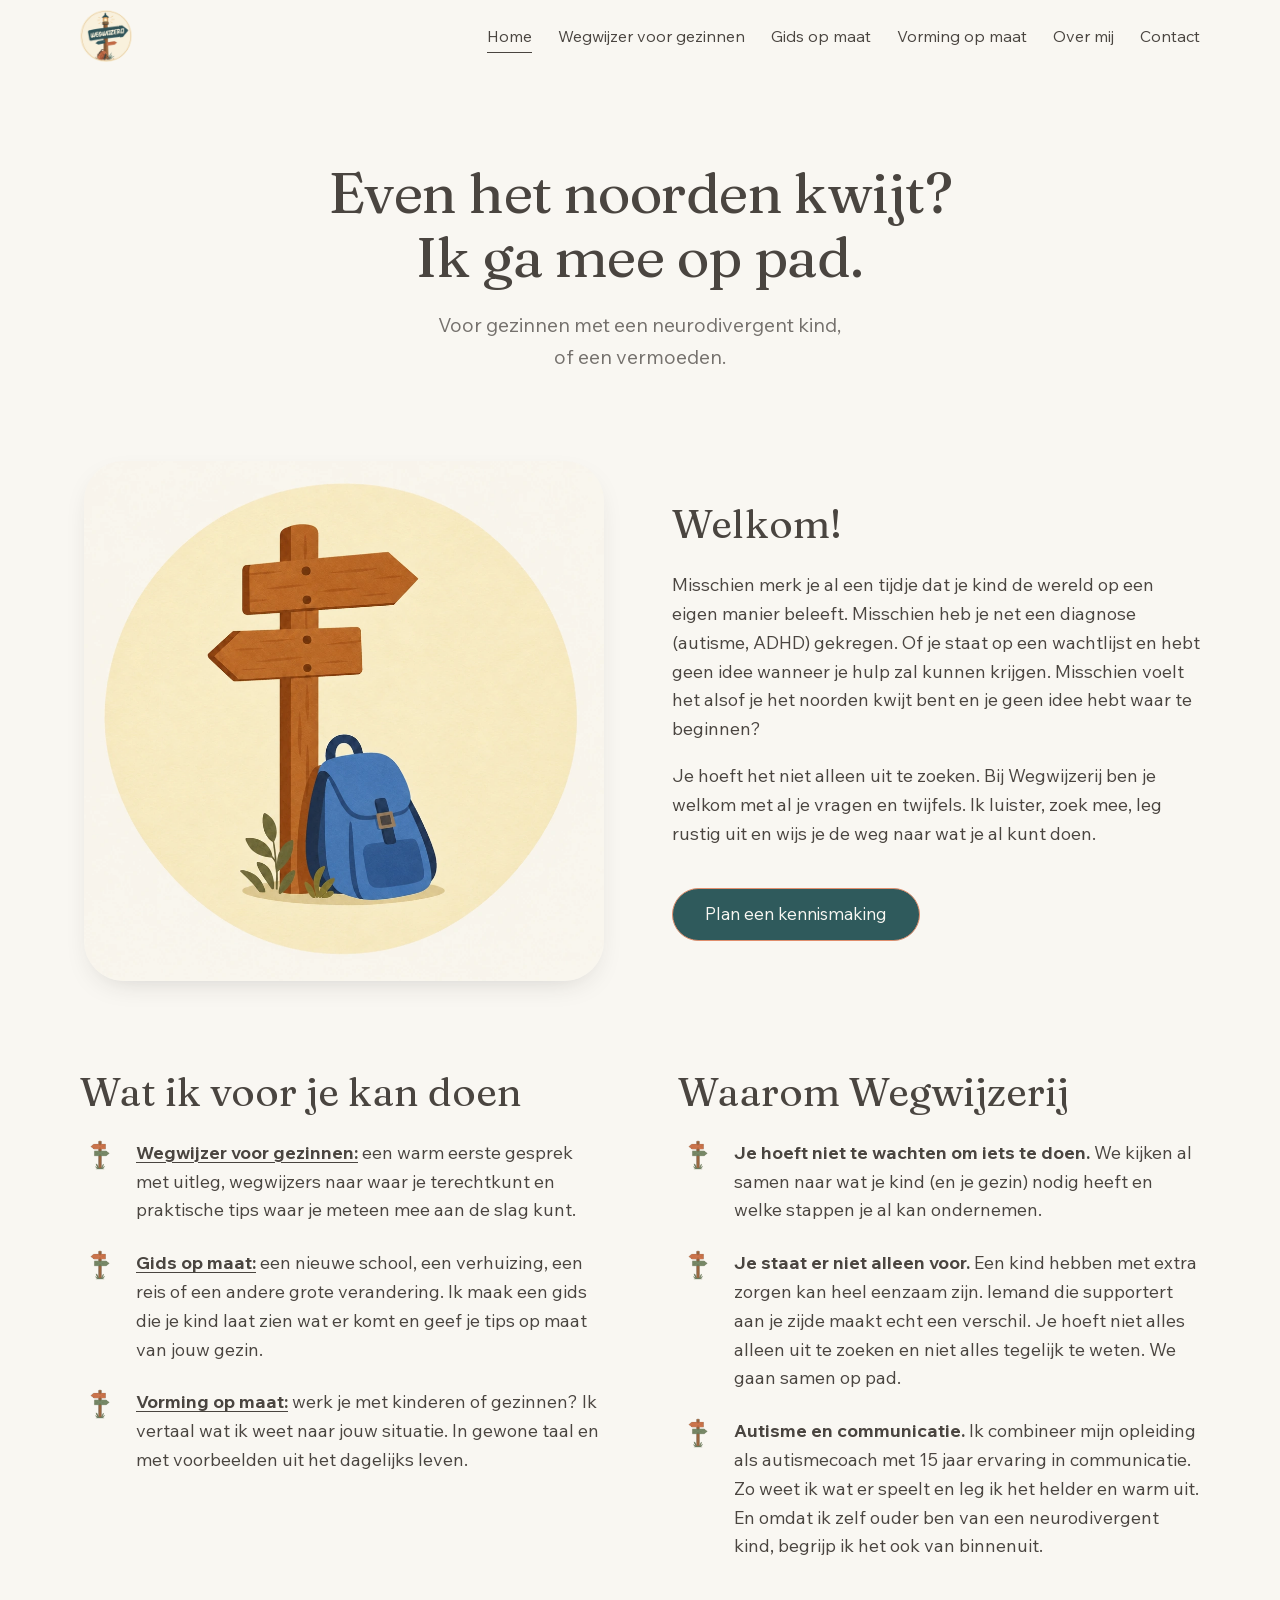
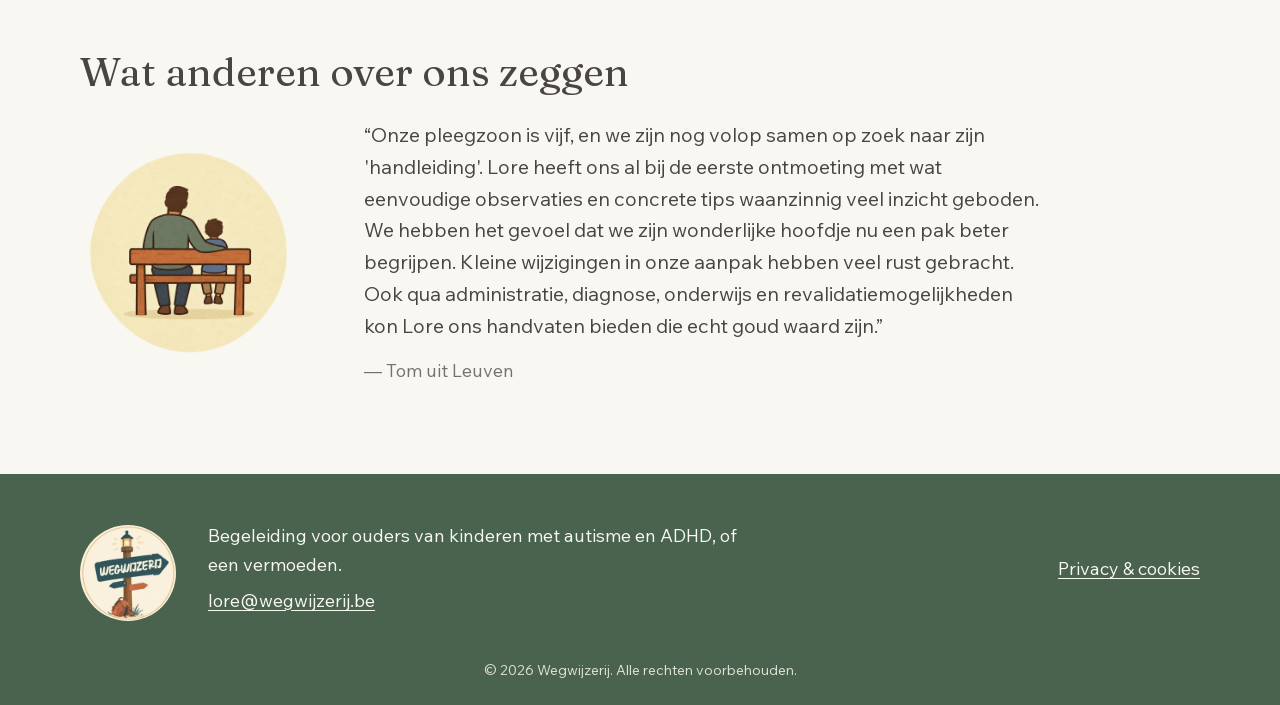
==== commit a82b0fff: "Add files via upload" ====
--- a/index.html
+++ b/index.html
@@ -11,9 +11,9 @@
 <meta property="og:title" content="Wegwijzerij – begeleiding voor ouders van kinderen met autisme of ADHD">
 <meta property="og:description" content="Begeleiding voor ouders van kinderen met autisme en ADHD, of een vermoeden. Uitleg, wegwijzers en praktische tips, in de regio Leuven of online.">
 <meta property="og:url" content="https://wegwijzerij.be/">
-<meta property="og:image" content="https://wegwijzerij.be/assets/img/logo-banner.png">
+<meta property="og:image" content="https://wegwijzerij.be/assets/img/logo.png">
 <meta property="og:locale" content="nl_BE">
-<link rel="icon" href="assets/img/7ee538_72dd637df55749018c7bbe8f2faf2ca0.png" type="image/png">
+<link rel="icon" href="assets/img/logo.png" type="image/png">
 <link rel="preload" href="assets/fonts/fraunces-latin.woff2" as="font" type="font/woff2" crossorigin>
 <link rel="preload" href="assets/fonts/madefor-latin.woff2" as="font" type="font/woff2" crossorigin>
 <link rel="stylesheet" href="assets/site.css">
@@ -23,7 +23,7 @@
 <a class="skip" href="#inhoud">Naar de inhoud</a>
 <header class="site-header">
   <div class="wrap header-inner">
-    <a class="brand" href="./"><img src="assets/img/7ee538_72dd637df55749018c7bbe8f2faf2ca0.png" alt="Wegwijzerij – naar de homepagina" width="52" height="52"></a>
+    <a class="brand" href="./"><img src="assets/img/logo.png" alt="Wegwijzerij – naar de homepagina" width="52" height="52"></a>
     <button class="nav-toggle" type="button" aria-expanded="false" aria-controls="hoofdmenu" aria-label="Menu openen">
       <span></span><span></span><span></span>
     </button>
@@ -89,7 +89,7 @@
 </main>
 <footer class="site-footer">
   <div class="wrap footer-inner">
-    <a class="footer-logo" href="contact/"><img src="assets/img/logo-banner.png" alt="Lore Dupont – Wegwijzerij, wegwijzer &amp; autismecoach" width="300" height="90" loading="lazy"></a>
+    <a class="footer-logo" href="contact/"><img src="assets/img/logo.png" alt="Wegwijzerij" width="96" height="96" loading="lazy"></a>
     <div class="footer-text">
       <p>Begeleiding voor ouders van kinderen met autisme en ADHD, of een vermoeden.</p>
       <p><a href="mailto:lore@wegwijzerij.be">lore@wegwijzerij.be</a></p>
--- a/assets/site.css
+++ b/assets/site.css
@@ -178,13 +178,12 @@
 .site-footer{background:var(--footer);color:#F9F7F2;padding:48px 0 24px}
 .site-footer a{color:#F9F7F2}
 .footer-inner{display:grid;grid-template-columns:auto 1fr auto;gap:32px;align-items:center}
-.footer-logo img{width:300px;height:auto;border-radius:14px}
+.footer-logo img{width:96px;height:96px;border-radius:50%}
 .footer-text p{margin:0 0 .4em;max-width:30em}
 .footer-links{list-style:none;margin:0;padding:0}
 .copyright{text-align:center;font-size:14px;opacity:.85;margin:36px 0 0}
 @media (max-width:760px){
   .footer-inner{grid-template-columns:1fr;justify-items:center;text-align:center;gap:20px}
-  .footer-logo img{width:260px}
 }
 
 @media (prefers-reduced-motion:reduce){*{transition:none!important;scroll-behavior:auto!important}}
